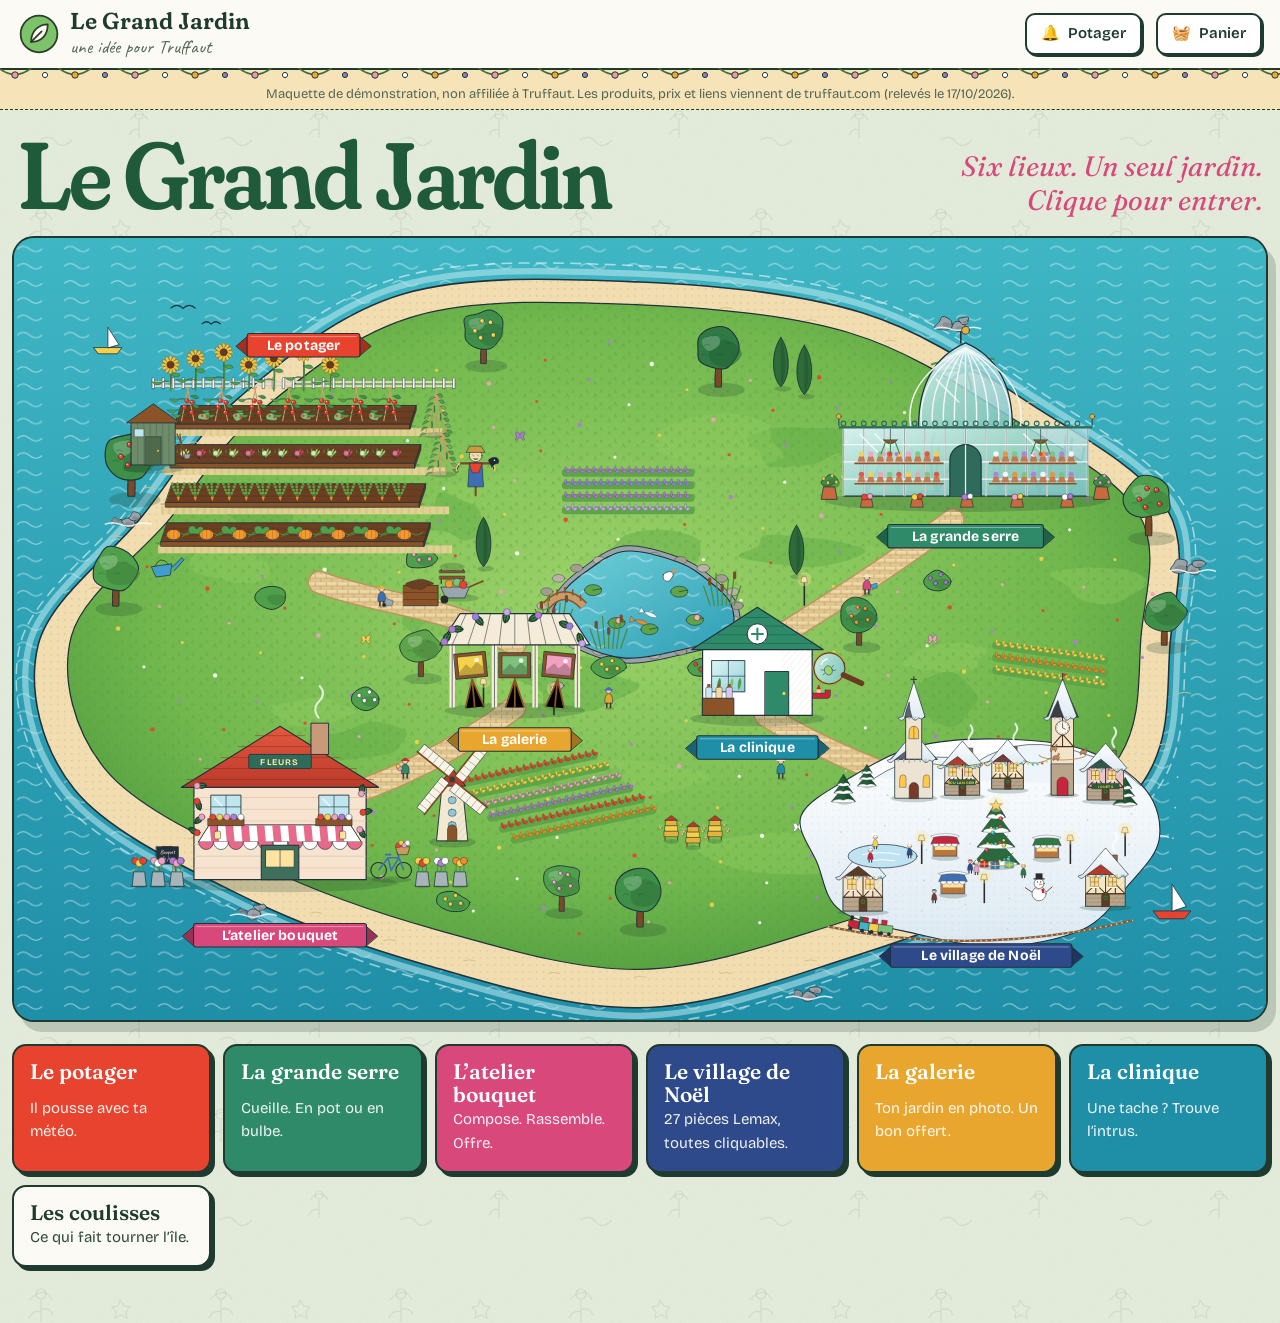
==== index.html @ f0d8591c "Grande serre : nouvelle allée « La serre tropicale » avec 8 plantes d'intérieur Monstera, ficus lyra" ====
<!doctype html>
<html lang="fr">
<head>
<meta charset="utf-8">
<meta name="viewport" content="width=device-width, initial-scale=1">
<title>Le Grand Jardin</title>
<meta name="description" content="Maquette de démonstration : un site ludique et interactif imaginé pour Truffaut — potager virtuel, jardin-boutique, atelier bouquet, village de Noël, galerie et clinique des plantes.">
<link rel="preconnect" href="https://fonts.googleapis.com">
<link rel="preconnect" href="https://fonts.gstatic.com" crossorigin>
<link href="https://fonts.googleapis.com/css2?family=Bricolage+Grotesque:opsz,wght@12..96,400;12..96,600;12..96,700&family=Caveat:wght@500;700&family=Fraunces:ital,opsz,wght,SOFT,WONK@0,9..144,400..700,0..100,0..1;1,9..144,400..700,0..100,0..1&display=swap" rel="stylesheet">
<style>:root {
  --sky: #E6EDDD;
  --paper: #FBFAF4;
  --ink: #1F3A2E;
  --ink-soft: #536656;
  --grass: #9BB86A;
  --leaf: #3F6B3A;
  --leaf-dark: #2B4F2B;
  --sun: #F0A830;
  --peony: #EE9AAE;
  --lilac: #8E7CC3;
  --wood: #B98556;
  --wood-dark: #7E5432;
  --tomato: #E04E2E;
  --water: #6FAFC9;
  --line: #1F3A2E;
  --r-big: 16px;
  --r: 12px;
  --shadow: 3px 4px 0 rgba(31, 58, 46, .22);
  --hand: 'Caveat', 'Segoe Print', cursive;
  --ui: 'Bricolage Grotesque', 'Segoe UI', sans-serif;
  --display: 'Fraunces', Georgia, serif;
}

* { box-sizing: border-box; }
html, body { margin: 0; }
body {
  min-height: 100vh;
  background-color: var(--sky);
  background-image:
    url("data:image/svg+xml,%3Csvg xmlns='http://www.w3.org/2000/svg' width='180' height='180'%3E%3Cg fill='none' stroke='%231F3A2E' stroke-opacity='.09' stroke-width='1.2'%3E%3Cpath d='M30 40c8-10 18-10 22 0M41 40v22M41 52c-6-2-10 2-12 6M41 50c6-3 10 0 12 5'/%3E%3Ccircle cx='41' cy='34' r='5'/%3E%3Cpath d='M130 120c6-8 14-8 18 0M139 120v18M139 130c-5-2-8 1-10 5'/%3E%3Ccircle cx='139' cy='115' r='4'/%3E%3Cpath d='M120 40l4 6 6 1-4 5 1 6-6-3-6 3 1-6-4-5 6-1z'/%3E%3Cpath d='M40 140q10-6 16 2t16-2'/%3E%3C/g%3E%3C/svg%3E"),
    url("data:image/svg+xml,%3Csvg xmlns='http://www.w3.org/2000/svg' width='220' height='220'%3E%3Cfilter id='n'%3E%3CfeTurbulence type='fractalNoise' baseFrequency='.9' numOctaves='2'/%3E%3CfeColorMatrix values='0 0 0 0 .12 0 0 0 0 .2 0 0 0 0 .15 0 0 0 .06 0'/%3E%3C/filter%3E%3Crect width='220' height='220' filter='url(%23n)'/%3E%3C/svg%3E");
  color: var(--ink);
  font-family: var(--ui);
  font-size: 17px;
  line-height: 1.55;
}
h1, h2, .modal h2 { font-family: var(--display); font-weight: 600; font-variation-settings: "SOFT" 100, "WONK" 1; letter-spacing: -.015em; }
button, input, select, textarea { font: inherit; color: inherit; }
img { max-width: 100%; }
a { color: var(--leaf-dark); }
:focus-visible { outline: 2px dashed var(--tomato); outline-offset: 3px; }
[hidden] { display: none !important; }
h1:focus { outline: none; }
.sr { position: absolute; width: 1px; height: 1px; overflow: hidden; clip: rect(0 0 0 0); }
/* Trait plus fin et plus « gravure » sur tous les dessins */
svg [stroke-width="3"] { stroke-width: 2; }
svg [stroke-width="2.5"] { stroke-width: 1.7; }
svg [stroke-width="4"] { stroke-width: 2.6; }
svg [stroke-width="5"] { stroke-width: 3; }

/* ---------- top bar ---------- */
.topbar {
  position: sticky; top: env(safe-area-inset-top, 0px); z-index: 40;
  display: flex; align-items: center; gap: 14px;
  padding: 10px 18px;
  background: var(--paper);
  border-bottom: 2px solid var(--line);
}
.topbar::after { content: ''; position: absolute; left: 0; right: 0; bottom: -14px; height: 14px; pointer-events: none;
  background: url("data:image/svg+xml,%3Csvg xmlns='http://www.w3.org/2000/svg' width='120' height='14'%3E%3Cg stroke='%231F3A2E' stroke-width='1' %3E%3Cpath d='M0 1 Q15 12 30 1 T60 1 T90 1 T120 1' fill='none' stroke='%233F6B3A' stroke-width='1.6'/%3E%3Ccircle cx='15' cy='7' r='3.2' fill='%23EE9AAE'/%3E%3Ccircle cx='45' cy='7' r='2.6' fill='%23FFFFFF'/%3E%3Ccircle cx='75' cy='7' r='3.2' fill='%23F0A830'/%3E%3Ccircle cx='105' cy='7' r='2.6' fill='%238E7CC3'/%3E%3C/g%3E%3C/svg%3E") repeat-x; }
.brand { display: flex; align-items: center; gap: 10px; color: var(--ink); text-decoration: none; }
.brand svg { width: 42px; height: 42px; }
.brand b { font-family: var(--display); font-size: 23px; font-weight: 600; line-height: 1; font-variation-settings: "SOFT" 100, "WONK" 1; }
.brand small { display: block; font-family: var(--hand); font-size: 19px; color: var(--ink-soft); line-height: 1.1; }
.topbar .spacer { flex: 1; }
.chip-btn {
  position: relative;
  display: inline-flex; align-items: center; gap: 8px;
  padding: 7px 14px;
  border: 2px solid var(--line); border-radius: 10px;
  background: #fff; cursor: pointer; text-decoration: none; color: var(--ink);
  font-weight: 600; font-size: 15px;
  box-shadow: 2px 2px 0 var(--line);
  transition: transform .12s, box-shadow .12s;
}
.chip-btn:hover { transform: translate(-1px, -1px); box-shadow: 3px 3px 0 var(--line); }
.chip-btn:active { transform: translate(1px, 1px); box-shadow: 0 0 0 var(--line); }
.chip-btn .count {
  position: absolute; top: -9px; right: -9px;
  min-width: 24px; height: 24px; padding: 0 6px;
  display: grid; place-items: center;
  border: 2px solid var(--line); border-radius: 999px;
  background: var(--tomato); color: #fff; font-size: 13px;
}
.chip-btn .count:empty { display: none; }
.ribbon {
  padding: 5px 18px;
  margin-top: 0; padding-top: 14px; background: #F6E4B8; border-bottom: 1px dashed var(--line);
  font-size: 13px; text-align: center; color: var(--ink-soft);
}

/* ---------- generic pieces ---------- */
.view { min-height: calc(100vh - 110px); }
.page { width: min(1200px, 100% - 32px); margin: 0 auto; padding: 28px 0 60px; }
.page-head { display: flex; flex-wrap: wrap; align-items: end; justify-content: space-between; gap: 16px; margin-bottom: 20px; }
.page-head h1 { margin: 0; font-size: clamp(36px, 5.6vw, 64px); line-height: .98; }
.page-head p { margin: 6px 0 0; max-width: 60ch; color: var(--ink-soft); }
.hand { font-family: var(--hand); font-size: 1.2em; line-height: 1.15; }
.panel {
  background: var(--paper);
  border: 2px solid var(--line); border-radius: var(--r-big);
  box-shadow: var(--shadow);
}
.btn {
  display: inline-flex; align-items: center; justify-content: center; gap: 8px;
  padding: 10px 20px;
  border: 2px solid var(--line); border-radius: 10px;
  background: var(--leaf); color: #fff;
  font-weight: 600; font-size: 16px; text-decoration: none; cursor: pointer;
  box-shadow: 3px 3px 0 var(--line);
  transition: transform .12s, box-shadow .12s, background .2s;
}
.btn:hover { transform: translate(-1px, -1px); box-shadow: 4px 4px 0 var(--line); }
.btn:active { transform: translate(2px, 2px); box-shadow: 0 0 0 var(--line); }
.btn.sun { background: var(--sun); color: var(--ink); }
.btn.white { background: #fff; color: var(--ink); }
.btn.red { background: var(--tomato); color: #fff; }
.btn.small { padding: 6px 14px; font-size: 14px; }
.btn[disabled] { opacity: .5; pointer-events: none; }
.tag {
  display: inline-block; padding: 2px 10px;
  border: 1.5px solid var(--line); border-radius: 999px;
  background: #fff; font-size: 13px; font-weight: 600;
}
.field { display: grid; gap: 4px; font-weight: 600; font-size: 15px; }
.field input, .field select, .field textarea {
  padding: 9px 12px; border: 2px solid var(--line); border-radius: 10px; background: #fff; font-weight: 400;
}

/* ---------- toasts & modal ---------- */
.toasts { position: fixed; right: 16px; bottom: 16px; z-index: 80; display: grid; gap: 10px; width: min(360px, calc(100% - 32px)); }
.toast {
  display: flex; gap: 12px; align-items: flex-start;
  padding: 12px 14px;
  background: var(--paper); border: 2px solid var(--line); border-radius: 12px;
  box-shadow: var(--shadow);
  animation: pop .35s cubic-bezier(.3, 1.6, .5, 1);
}
.toast .ico { font-size: 26px; line-height: 1; }
.toast b { display: block; }
.toast span { font-size: 15px; color: var(--ink-soft); }
@keyframes pop { from { transform: scale(.6) translateY(20px); opacity: 0; } }
.modal-back {
  position: fixed; inset: 0; z-index: 70;
  display: grid; place-items: center; padding: 16px;
  background: rgba(31, 58, 46, .5);
  animation: fade .2s;
}
@keyframes fade { from { opacity: 0; } }
.modal {
  position: relative;
  width: min(560px, 100%); max-height: calc(100vh - 32px); overflow: auto;
  padding: 26px 26px 22px;
  background: var(--paper); border: 2px solid var(--line); border-radius: var(--r-big);
  box-shadow: 6px 8px 0 rgba(31, 58, 46, .28);
  animation: pop .3s cubic-bezier(.3, 1.6, .5, 1);
}
.modal h2 { margin: 0 0 6px; font-size: 30px; line-height: 1.08; padding-right: 36px; }
.modal .close {
  position: absolute; top: 12px; right: 12px;
  width: 36px; height: 36px; border: 2px solid var(--line); border-radius: 50%;
  background: #fff; font-size: 20px; font-weight: 600; cursor: pointer;
}
.modal .actions { display: flex; flex-wrap: wrap; gap: 10px; margin-top: 18px; }

/* ---------- hub map ---------- */
.hub { width: min(1240px, 100% - 24px); margin: 0 auto; padding: 22px 0 50px; }
.hub-intro { display: flex; flex-wrap: wrap; align-items: end; justify-content: space-between; gap: 12px 30px; margin: 0 8px 16px; }
.hub-intro h1 { margin: 0; font-size: clamp(40px, 6.5vw, 82px); line-height: .9; }
.hub-intro p { margin: 0; max-width: 44ch; font-size: 18px; line-height: 1.45; color: var(--ink-soft); }
.map-wrap { position: relative; border: 2px solid var(--line); border-radius: 22px; overflow: hidden; background: #A9D3DB; box-shadow: 6px 8px 0 rgba(31,58,46,.22); }
.map-wrap svg { display: block; width: 100%; height: auto; }
.place { cursor: pointer; }
.place .bob { transform-box: fill-box; transform-origin: 50% 100%; transition: transform .25s cubic-bezier(.3, 1.8, .5, 1); }
.place:hover .bob, .place:focus .bob { transform: translateY(-8px) scale(1.04); }
.place:focus { outline: none; }
.place:focus .sign rect { stroke-width: 3.5; }
.sign text { font-family: var(--hand); font-size: 28px; font-weight: 700; fill: var(--ink); }
.hub-list { display: grid; grid-template-columns: repeat(auto-fill, minmax(230px, 1fr)); gap: 14px; margin-top: 20px; }
.hub-card { display: flex; gap: 12px; align-items: center; padding: 14px 16px; text-decoration: none; color: var(--ink); }
.hub-card:hover { background: #fff; }
.hub-card .em { width: 54px; height: 54px; flex: none; display: grid; place-items: center; font-size: 28px; border: 1.5px solid var(--line); border-radius: 50%; background: #F6E4B8; }
.hub-card b { display: block; font-family: var(--display); font-weight: 600; font-size: 19px; line-height: 1.15; }
.hub-card span { font-size: 14px; color: var(--ink-soft); line-height: 1.3; display: block; }

/* clouds drifting over the map: the one ambient motion of the hub */
.cloud { animation: drift 60s linear infinite; }
.cloud.c2 { animation-duration: 85s; animation-delay: -30s; }
@keyframes drift { from { transform: translateX(-260px); } to { transform: translateX(1500px); } }
.wave { animation: wave 4s ease-in-out infinite; }
@keyframes wave { 50% { transform: translateY(5px); } }

@media (prefers-reduced-motion: reduce) {
  *, *::before, *::after { animation-duration: .01ms !important; animation-iteration-count: 1 !important; transition-duration: .01ms !important; }
}
@media (max-width: 640px) {
  body { font-size: 16px; }
  .topbar { padding: 8px 12px; gap: 8px; }
  .brand small { display: none; }
  .brand b { font-size: 18px; }
  .chip-btn { padding: 6px 10px; font-size: 14px; }
  .chip-btn .lbl { display: none; }
  .ribbon { font-size: 14px; }
}

/* ---------- en-têtes fleuris & Gaston ---------- */
.deco-head { position: relative; align-items: center; min-height: 170px; padding: 18px 0 6px; margin-bottom: 0; }
.deco-head .head-text { position: relative; z-index: 2; max-width: 700px; padding-left: clamp(0px, 13vw, 200px); }
.deco-head .head-text p { font-size: 18px; }
.corner { position: absolute; z-index: 1; pointer-events: none; width: clamp(150px, 20vw, 250px); }
.corner svg { display: block; width: 100%; height: auto; }
.c-left { left: -110px; top: -40px; transform: rotate(-10deg); }
.c-right { right: -110px; top: -40px; transform: scaleX(-1) rotate(-6deg); opacity: .95; }
.garland { display: block; width: 100%; height: 34px; margin: 4px 0 22px; }
.gaston { position: relative; z-index: 3; display: flex; align-items: flex-end; gap: 0; margin-right: clamp(0px, 8vw, 150px); padding: 0; border: 0; background: none; cursor: pointer; }
.gaston-svg { width: 130px; height: auto; flex: none; transition: transform .3s; }
.gaston:hover .gaston-svg { transform: translateX(-4px) rotate(-3deg); }
.bubble { position: relative; max-width: 230px; margin: 0 -6px 66px 0; padding: 10px 14px; background: #fff; border: 2px solid var(--line); border-radius: 16px 16px 4px 16px;
  font-family: var(--hand); font-size: 22px; line-height: 1.1; text-align: left; box-shadow: 3px 3px 0 rgba(31,58,46,.2); }
.bubble::after { content: ''; position: absolute; right: -10px; bottom: 8px; width: 16px; height: 16px; background: #fff; border-right: 2px solid var(--line); border-bottom: 2px solid var(--line); transform: rotate(-45deg) skew(10deg, 10deg); }
.bubble.pop { animation: pop .35s cubic-bezier(.3, 1.6, .5, 1); }
@media (max-width: 860px) {
  .deco-head .head-text { padding-left: 0; padding-top: 70px; }
  .c-left { left: -40px; top: -30px; width: 150px; }
  .c-right { display: none; }
  .gaston { margin: 0 0 0 auto; }
  .gaston-svg { width: 96px; }
  .bubble { font-size: 19px; max-width: 200px; margin-bottom: 46px; }
}

.walk-bar { display: flex; justify-content: flex-end; margin: -8px 0 12px; }
.bq-stats { margin-top: 10px; }

.hub-intro { position: relative; }
.hub-intro .gaston { margin-right: 0; }

/* ---------- Accueil : carte illustrée ---------- */
.hub2 { width: min(1320px, 100% - 24px); margin: 0 auto; padding: 22px 0 56px; }
.hub2-head { display: flex; flex-wrap: wrap; align-items: end; justify-content: space-between; gap: 10px 28px; margin: 0 6px 18px; }
.hub2-head h1 { margin: 0; font-size: clamp(44px, 7.4vw, 96px); line-height: .9; color: #1F5A3A; letter-spacing: -.03em; }
.hub2-head p { margin: 0; font-family: var(--display); font-size: clamp(20px, 2.2vw, 28px); line-height: 1.2; color: #D9487A; font-style: italic; text-align: right; }
.map2 { border: 2px solid var(--line); border-radius: 22px; overflow: hidden; box-shadow: 8px 10px 0 rgba(31, 58, 46, .2); background: #1F8FA8; }
.map2 svg { display: block; width: 100%; height: auto; }
.map2 .place { cursor: pointer; }
.map2 .place .bob { transform-box: fill-box; transform-origin: 50% 100%; transition: transform .3s cubic-bezier(.3, 1.6, .5, 1), filter .3s; }
.map2 .place:hover .bob, .map2 .place:focus-visible .bob { transform: translateY(-6px); filter: drop-shadow(0 10px 8px rgba(0, 0, 0, .18)); }
.map2 .place:focus { outline: none; }
.hsign text { font-family: var(--ui); font-weight: 700; font-size: 18px; fill: #fff; letter-spacing: .01em; }
.hsign { transition: transform .3s; }
.map2 .place:hover .hsign, .map2 .place:focus-visible .hsign { transform-box: fill-box; transform-origin: center; }
.hsmall { font-family: var(--ui); font-weight: 700; font-size: 11px; letter-spacing: .14em; fill: #FFE3A0; }
.tiles { display: grid; grid-template-columns: repeat(auto-fill, minmax(190px, 1fr)); gap: 12px; margin-top: 22px; }
.tile { display: grid; gap: 2px; padding: 14px 16px 16px; border: 2px solid var(--line); border-radius: 14px; background: var(--c); color: #fff; text-decoration: none;
  box-shadow: 4px 4px 0 var(--line); transition: transform .15s, box-shadow .15s; }
.tile:hover { transform: translate(-2px, -2px); box-shadow: 6px 6px 0 var(--line); }
.tile b { font-family: var(--display); font-weight: 600; font-size: 21px; line-height: 1.1; }
.tile span { font-size: 15px; opacity: .92; }
.tile-ghost { background: #FBFAF4; color: var(--ink); }
@media (max-width: 640px) { .hub2-head p { text-align: left; } .tiles { grid-template-columns: 1fr 1fr; } .tile b { font-size: 18px; } .tile span { font-size: 13px; } }

.hchalk { font-family: var(--hand); font-size: 8px; fill: #FBF5E8; }

.hsign2 { font-family: var(--ui); font-weight: 700; font-size: 4.6px; letter-spacing: .08em; fill: #F6D04A; }
.hbulb { animation: blink 1.6s steps(2) infinite; }

/* ---------- Silence ça truffe ---------- */
.logo-title { display: inline-flex; flex-wrap: wrap; align-items: baseline; gap: 0 .25em; }
.logo-title span:first-child { color: var(--leaf-dark); }
.logo-title span:last-child { position: relative; font-style: italic; font-weight: 500; color: var(--tomato); }
.logo-title span:last-child::after { content: ''; position: absolute; left: 0; right: -4px; bottom: -6px; height: 12px;
  background: url("data:image/svg+xml,%3Csvg xmlns='http://www.w3.org/2000/svg' viewBox='0 0 200 12' preserveAspectRatio='none'%3E%3Cpath d='M2 8 C40 2 80 12 120 6 S180 4 198 7' fill='none' stroke='%23F0A830' stroke-width='4' stroke-linecap='round'/%3E%3C/svg%3E") no-repeat center / 100% 100%; }
.potager .time { display: flex; align-items: center; gap: 12px; flex-wrap: wrap; margin-top: 12px; }
.potager .time .hand { font-size: 21px; line-height: 1.2; }
.potager .time-btns { display: flex; gap: 8px; flex-wrap: wrap; }
.pg-grid { display: grid; grid-template-columns: 210px minmax(0, 1fr) 290px; gap: 18px; align-items: start; }
.seeds { padding: 16px; }
.seeds h2, .alerts h2, .advice h2 { margin: 0; font-size: 21px; line-height: 1.2; }
.seeds > p.hand { margin: 4px 0 12px; font-size: 16px; line-height: 1.2; color: var(--ink-soft); }
.seed-list { display: grid; grid-template-columns: 1fr 1fr; gap: 8px; }
.seed {
  position: relative; display: grid; justify-items: center; gap: 0;
  padding: 6px 4px 6px; border: 2px solid var(--line); border-radius: 16px; background: #fff; cursor: pointer;
  font-weight: 700; font-size: 14px; line-height: 1.1;
  transition: transform .12s;
}
.seed svg { width: 52px; height: 52px; }
.seed:hover { transform: translateY(-2px); }
.seed.on { background: var(--sun); transform: rotate(-3deg) scale(1.04); }
.seed.season::after { content: ''; position: absolute; top: 6px; right: 6px; width: 10px; height: 10px; border-radius: 50%; background: var(--grass); border: 2px solid var(--line); }
.seed em { font-style: normal; font-family: var(--hand); font-weight: 400; color: var(--ink-soft); font-size: 13px; }
.legend { display: flex; align-items: center; gap: 6px; margin: 10px 0 0; font-size: 13px; color: var(--ink-soft); }
.dot-season { width: 10px; height: 10px; border-radius: 50%; background: var(--grass); border: 2px solid var(--line); }

.toolbar { display: flex; flex-wrap: wrap; align-items: center; gap: 12px; margin-bottom: 12px; }
.tool-btn {
  display: inline-flex; align-items: center; gap: 10px;
  padding: 6px 16px 6px 8px; border: 2px solid var(--line); border-radius: 10px; background: #fff; cursor: pointer;
  font-weight: 600; box-shadow: 3px 3px 0 var(--line);
}
.tool-btn svg { width: 54px; height: 40px; transition: transform .3s; }
.tool-btn.on { background: #CDEBFA; }
.tool-btn.on svg { transform: rotate(-22deg); }
.harvest { font-weight: 700; }
.board { position: relative; border-radius: 34px; }
.board-svg { display: block; width: 100%; height: auto; }
.plot { cursor: pointer; }
.plot:focus { outline: none; }
.plot:focus > rect:first-child, .plot:hover > rect:first-child { stroke-width: 5; }
.seeding .plot:hover > rect:nth-child(2) { fill: #9C6B42; }
.plot-label { font-family: var(--hand); font-size: 21px; font-weight: 700; fill: var(--ink); }
.bounce { animation: bob 1.6s ease-in-out infinite; }
@keyframes bob { 50% { transform: translateY(-4px); } }
.can-cursor { position: absolute; left: 0; top: 0; font-size: 34px; pointer-events: none; display: none; transform-origin: 0 0; }
.tool-water { cursor: none; }
.tool-water .plot { cursor: none; }
.tool-water .can-cursor { display: block; }
.pour-can { animation: tilt 1.2s ease-in-out forwards; transform-origin: 0 20px; transform-box: fill-box; }
@keyframes tilt { 30%, 80% { transform: rotate(-35deg); } }
.drop { opacity: 0; animation: fall .7s ease-in 3 forwards; }
@keyframes fall { 0% { opacity: 1; transform: translateY(0); } 100% { opacity: 0; transform: translateY(70px); } }

.side { display: grid; gap: 16px; }
.weather { padding: 14px 16px; }
.w-now { display: grid; grid-template-columns: auto 1fr; gap: 4px 12px; align-items: center; }
.w-ico { font-size: 44px; line-height: 1; grid-row: span 2; }
.w-now b { font-size: 30px; line-height: 1; }
.w-now b small { font-size: 18px; color: var(--ink-soft); }
.w-now > div span { display: block; font-size: 14px; color: var(--ink-soft); }
.w-now .btn { grid-column: 2; justify-self: start; margin-top: 4px; }
.w-days { display: grid; grid-template-columns: repeat(5, 1fr); gap: 4px; margin-top: 12px; text-align: center; }
.w-days div { display: grid; padding: 4px 0; border: 2px solid var(--line); border-radius: 12px; background: #fff; font-size: 13px; line-height: 1.2; }
.w-days i { font-style: normal; font-size: 20px; }
.w-src { margin: 8px 0 0; font-size: 12px; color: var(--ink-soft); }
.alerts { padding: 14px 16px; }
.alerts h2 { display: flex; align-items: center; gap: 8px; }
.alerts ul { list-style: none; margin: 10px 0 12px; padding: 0; display: grid; gap: 8px; max-height: 330px; overflow: auto; }
.alerts li { display: flex; gap: 10px; padding: 8px 10px; border: 2px solid var(--line); border-radius: 14px; background: #fff; font-size: 14px; line-height: 1.25; }
.alerts li[data-goto] { cursor: pointer; }
.alerts li[data-goto]:hover { background: #FFF6D6; }
.alerts li > span { font-size: 22px; }
.alerts li b { display: block; }
.alerts li div span { color: var(--ink-soft); }
.alerts .hand { font-size: 18px; }

.advice { display: grid; grid-template-columns: 260px 1fr; gap: 24px; margin-top: 22px; padding: 22px; }
.advice-intro .field { margin: 12px 0 8px; }
.advice-intro .hand { color: var(--ink-soft); line-height: 1.2; }
.adv-head { display: flex; gap: 14px; align-items: center; margin-bottom: 8px; }
.adv-head b { display: block; font-size: 24px; line-height: 1.1; }
.adv-ico svg { width: 66px; height: 66px; }
.tag.ok { background: #CFF0B9; }
.tag.wait { background: #FFE8B0; }
.advice dl { display: grid; grid-template-columns: max-content 1fr; gap: 4px 16px; margin: 0; font-size: 15px; }
.advice dt { font-weight: 700; }
.advice dd { margin: 0; color: var(--ink-soft); }
.tip { font-size: 19px; line-height: 1.25; margin: 12px 0; }

.choice-row { display: grid; grid-template-columns: 1fr 1fr; gap: 10px; margin: 12px 0 14px; }
.choice { padding: 12px; border: 2px solid var(--line); border-radius: 16px; background: #fff; cursor: pointer; font-weight: 700; line-height: 1.25; }
.choice.on { background: var(--sun); }
.small { font-size: 14px; }
.stage-pick { display: grid; grid-template-columns: repeat(5, 1fr); gap: 6px; }
.stage-opt { display: grid; justify-items: center; padding: 4px; border: 2px solid var(--line); border-radius: 14px; background: #fff; cursor: pointer; font-size: 12px; font-weight: 700; line-height: 1.1; }
.stage-opt svg { width: 100%; height: 64px; }
.stage-opt.on { background: #CFF0B9; }
#pl-prev { display: block; max-height: 160px; margin: 10px 0; border: 2px solid var(--line); border-radius: 14px; }
.city-res { list-style: none; padding: 0; margin: 10px 0 0; display: grid; gap: 6px; }
.city-res button { width: 100%; text-align: left; padding: 8px 12px; border: 2px solid var(--line); border-radius: 12px; background: #fff; cursor: pointer; }
.city-res small { color: var(--ink-soft); }
.plot-sheet { display: grid; grid-template-columns: 170px 1fr; gap: 18px; align-items: start; }
.ps-art { display: grid; gap: 8px; }
.ps-art svg { width: 100%; background: #9AD67C; border: 2px solid var(--line); border-radius: 18px; }
.ps-art img { border: 2px solid var(--line); border-radius: 14px; }
.plot-sheet .tag { margin: 0 0 10px; }
.meter { display: grid; grid-template-columns: 120px 1fr 48px; gap: 8px; align-items: center; margin: 6px 0; font-size: 14px; font-weight: 700; }
.m-track { height: 16px; border: 2px solid var(--line); border-radius: 999px; background: #fff; overflow: hidden; }
.m-fill { height: 100%; border-right: 2px solid var(--line); }
.m-fill.grow { background: var(--sun); }
.m-fill.wet { background: var(--water); }
.m-fill.dry { background: var(--tomato); }
.m-fill.health { background: var(--grass); }
.confetti { position: fixed; inset: 0; pointer-events: none; z-index: 90; overflow: hidden; }
.confetti i { position: absolute; top: -20px; width: 12px; height: 18px; border: 2px solid var(--line); border-radius: 3px; animation: conf 1.8s ease-in forwards; }
@keyframes conf { to { top: 110%; transform: rotate(540deg); } }

@media (max-width: 1100px) {
  .pg-grid { grid-template-columns: 190px minmax(0, 1fr); }
  .side { grid-column: 1 / -1; grid-template-columns: 1fr 1fr; }
}
@media (max-width: 760px) {
  .pg-grid { grid-template-columns: 1fr; }
  .seed-list { grid-template-columns: repeat(5, 1fr); }
  .seed svg { width: 40px; height: 40px; }
  .seed { font-size: 12px; }
  .side { grid-template-columns: 1fr; }
  .advice { grid-template-columns: 1fr; }
  .plot-sheet { grid-template-columns: 1fr; }
  .ps-art svg { max-width: 220px; }
  .potager .time .hand { text-align: left; }
  .choice-row { grid-template-columns: 1fr; }
  .meter { grid-template-columns: 100px 1fr 44px; }
}
@media (max-width: 460px) {
  .seed-list { grid-template-columns: repeat(4, 1fr); }
}

/* ---------- Jardin-boutique ---------- */
.walk-ctrl { display: flex; gap: 8px; align-items: center; }
.walk-ctrl .btn { padding: 8px 16px; }
.walk-ctrl select { padding: 9px 12px; border: 2px solid var(--line); border-radius: 999px; background: #fff; font-weight: 700; }
.garden-scroll { overflow-x: auto; overflow-y: hidden; border-radius: 30px; padding: 0; scrollbar-color: var(--leaf) transparent; }
.garden-svg { display: block; }
.zone-sign { font-family: var(--hand); font-size: 23px; fill: var(--ink); }
.plant-tag { font-family: var(--hand); font-size: 15px; fill: var(--ink); }
.shop-plant { cursor: pointer; }
.shop-plant:focus { outline: none; }
.shop-plant:hover .sway, .shop-plant:focus .sway { animation: shake .5s ease-in-out; }
.shop-plant:focus > g:nth-child(2) rect { stroke-width: 5; }
.sway { transform-box: fill-box; transform-origin: 50% 100%; }
@keyframes shake { 25% { transform: rotate(-4deg); } 75% { transform: rotate(4deg); } }
.walking .hopper { animation: hop .35s ease-in-out infinite; }
.walking .l1 { animation: legA .35s ease-in-out infinite; }
.walking .l2 { animation: legA .35s ease-in-out infinite reverse; }
@keyframes hop { 50% { transform: translateY(-5px); } }
@keyframes legA { 50% { transform: translateY(-4px); } }
.fly { animation: flyleaf .9s cubic-bezier(.4, -0.3, .6, 1) forwards; }
@keyframes flyleaf { to { transform: translate(var(--dx), var(--dy)) scale(.4) rotate(220deg); opacity: .6; } }
.hint { color: var(--ink-soft); font-size: 18px; margin: 10px 4px 0; }
.form-opt { display: grid; grid-template-columns: auto 1fr auto; gap: 12px; align-items: center; padding: 12px; margin: 8px 0; border: 2px solid var(--line); border-radius: 18px; background: #fff; }
.form-opt.off { opacity: .55; border-style: dashed; grid-template-columns: auto 1fr; }
.fo-em { font-size: 32px; }
.form-opt b { display: block; font-size: 18px; }
.form-opt span { display: block; font-size: 14px; color: var(--ink-soft); line-height: 1.3; }
.form-opt .fo-price { color: var(--ink); font-weight: 700; font-size: 16px; }
.basket-list { list-style: none; padding: 0; margin: 12px 0; display: grid; gap: 8px; }
.basket-list li { display: flex; justify-content: space-between; gap: 12px; align-items: center; padding: 10px 12px; border: 2px solid var(--line); border-radius: 14px; background: #fff; }
.basket-list li span { display: block; font-size: 13px; color: var(--ink-soft); }
.qty { display: flex; align-items: center; gap: 8px; }
.qty button { width: 30px; height: 30px; border: 2px solid var(--line); border-radius: 50%; background: var(--sun); font-weight: 700; cursor: pointer; }
.basket-total { font-size: 20px; text-align: right; margin: 6px 0 0; }
.link-list { padding-left: 20px; }
.link-list li { margin: 6px 0; }
.jiggle { animation: jig .5s; }
@keyframes jig { 25% { transform: rotate(-10deg) scale(1.1); } 75% { transform: rotate(8deg) scale(1.1); } }
@media (max-width: 640px) {
  .walk-ctrl { width: 100%; }
  .walk-ctrl select { flex: 1; min-width: 0; }
  .form-opt { grid-template-columns: auto 1fr; }
  .form-opt .btn { grid-column: 1 / -1; }
}

/* ---------- Mon bouquet ---------- */
.bq-stats { display: flex; gap: 8px; }
.bq-stats .tag { font-size: 16px; padding: 4px 14px; }
.shelf { display: flex; gap: 10px; overflow-x: auto; padding: 14px 14px 10px; border-radius: 26px 26px 10px 10px; background: #E9D2A8; }
.bucket { flex: 0 0 auto; position: relative; display: grid; justify-items: center; width: 118px; padding: 0 0 4px; border: 3px solid transparent; border-radius: 18px; background: transparent; cursor: pointer; }
.bucket:hover { background: rgba(255,255,255,.4); }
.bucket.on { border-color: var(--line); background: var(--sun); }
.b-scene { width: 108px; height: 157px; display: block; overflow: visible; }
.b-name { font-family: var(--hand); font-size: 15px; line-height: 1.05; text-align: center; margin-top: 2px; }
.workbench { display: grid; grid-template-columns: minmax(0, 1fr) 300px; gap: 18px; margin-top: 14px; }
.table {
  position: relative; overflow: hidden; height: min(62vh, 560px); min-height: 420px;
  border: 2px solid var(--line); border-radius: 26px;
  background:
    repeating-linear-gradient(0deg, transparent 0 86px, rgba(70, 40, 15, .35) 86px 89px),
    repeating-linear-gradient(90deg, rgba(255,255,255,.05) 0 3px, transparent 3px 22px),
    linear-gradient(180deg, #D49A62, #C0844C);
  box-shadow: inset 0 0 40px rgba(60, 30, 10, .25), var(--shadow);
  touch-action: none;
}
.table.holding { cursor: none; }
.table-empty { position: absolute; inset: 0; z-index: 1; display: grid; place-items: center; margin: 0; padding: 40px; text-align: center; font-size: 30px; color: #FFF3DE; text-shadow: 0 2px 0 rgba(60,30,10,.4); pointer-events: none; }
.hand-cursor { position: absolute; left: 0; top: 0; z-index: 50; display: none; pointer-events: none; width: 80px; }
.hand-cursor .held { transform: rotate(-12deg); transform-origin: 50% 60%; }
.hand-cursor .held svg { width: 80px; height: 240px; display: block; }
.hand-cursor .hand-svg { position: absolute; left: 6px; top: 96px; width: 70px; }
.stem { position: absolute; width: 80px; height: 240px; transform-origin: 50% 100%; cursor: grab; touch-action: none; filter: drop-shadow(3px 8px 5px rgba(60, 30, 10, .35)); }
.stem svg { display: block; pointer-events: none; overflow: visible; }
.stem.dragging { cursor: grabbing; filter: drop-shadow(10px 18px 10px rgba(60, 30, 10, .3)); }
.stem:focus { outline: none; }
.stem.sel svg { filter: drop-shadow(0 0 0 #fff) drop-shadow(0 0 4px #fff); }
.stem-tools { position: absolute; top: -8px; left: 50%; display: none; gap: 4px; transform: translateX(-50%); }
.stem.sel .stem-tools { display: flex; }
.done .stem-tools { display: none !important; }
.stem-tools button { width: 28px; height: 28px; padding: 0; border: 2px solid var(--line); border-radius: 50%; background: #fff; font-weight: 700; cursor: pointer; font-size: 14px; line-height: 1; }
.stem.gather { transition: left 1s cubic-bezier(.5, 0, .3, 1), top 1s cubic-bezier(.5, 0, .3, 1), transform 1s cubic-bezier(.5, 0, .3, 1); cursor: default; }
.wrap-layer { position: absolute; inset: 0; width: 100%; height: 100%; pointer-events: none; z-index: 40; }
.wrap-in { animation: pop .5s cubic-bezier(.3, 1.6, .5, 1); transform-box: fill-box; transform-origin: 50% 0; }
.bq-side { padding: 18px; display: grid; gap: 12px; align-content: start; }
.bq-side h2 { margin: 0; font-size: 22px; }
.bq-side .hand { font-size: 18px; line-height: 1.25; color: var(--ink-soft); margin: 0; }
.bq-list { list-style: none; margin: 0; padding: 0; display: grid; gap: 4px; }
.bq-list li { display: flex; justify-content: space-between; gap: 8px; padding: 4px 0; border-bottom: 2px dotted rgba(46,58,42,.3); font-size: 15px; }
.o-mode { border: 2px solid var(--line); border-radius: 14px; padding: 8px 12px; font-size: 15px; }
.o-mode legend { font-weight: 700; padding: 0 4px; }
.o-mode label { display: flex; gap: 8px; align-items: center; margin: 4px 0; }
.bq-total { margin: 0; font-size: 18px; }
.ref { color: var(--ink-soft); margin-top: 10px; }
@media (max-width: 900px) {
  .workbench { grid-template-columns: 1fr; }
  .table { height: 460px; }
}

.table-props { position: absolute; inset: 0; width: 100%; height: 100%; pointer-events: none; z-index: 0; }
.table .stem { z-index: 3; }
.b-name { font-size: 17px; font-weight: 700; }

.bq-cats { display: flex; flex-wrap: wrap; gap: 8px; margin: 4px 0 10px; }
.bq-cat { border: 2px solid var(--line); border-radius: 999px; background: #fff; padding: 6px 14px; font: inherit; font-weight: 700; font-size: 15px; cursor: pointer; }
.bq-cat small { font-weight: 400; opacity: .7; margin-left: 2px; }
.bq-cat:hover { background: #FFF6E2; }
.bq-cat.on { background: var(--sun); }

/* plantes en pot à offrir avec le bouquet */
.bq-pots { margin-top: 26px; }
.bq-pots h2 { margin: 0; font-size: 26px; }
.bq-pots > .hand { margin: 2px 0 14px; font-size: 20px; color: var(--ink-soft); }
.pot-grid { list-style: none; margin: 0; padding: 0; display: grid; grid-template-columns: repeat(auto-fill, minmax(170px, 1fr)); gap: 16px; }
.pot-card { display: grid; gap: 2px; padding: 0 0 12px; background: #fff; border: 2px solid var(--line); border-radius: 18px; overflow: hidden; text-align: center; box-shadow: 0 6px 0 rgba(46,58,42,.12); transition: transform .2s; }
.pot-card:hover { transform: translateY(-3px); }
.pot-card img { display: block; width: 100%; height: auto; aspect-ratio: 300 / 340; margin-bottom: 4px; }
.pot-card b { font-size: 17px; padding: 0 10px; }
.pot-card i { font-size: 14px; color: var(--ink-soft); padding: 0 10px; }
.pot-card span { justify-self: center; margin-top: 6px; padding: 3px 10px; border-radius: 999px; background: #EAF6EE; font-size: 13px; font-weight: 600; }

/* ---------- Village de Noël ---------- */
.village-wrap { overflow: auto; max-height: 78vh; border-radius: 16px; padding: 0; cursor: grab; scrollbar-color: var(--leaf) transparent; }
.village-wrap.grabbing { cursor: grabbing; }
.vzoom { min-width: 100%; }
.zoom { display: inline-flex; align-items: center; gap: 8px; margin-right: 8px; white-space: nowrap; font-weight: 600; font-variant-numeric: tabular-nums; }
.zoom .btn { width: 38px; padding: 4px 0; font-size: 20px; }
.lantern { animation: swing 2.4s ease-in-out infinite; transform-box: fill-box; transform-origin: 50% 0; }
@keyframes swing { 50% { transform: rotate(8deg); } }
.village-svg { display: block; width: 100%; height: auto; }
.village-svg.night .sky1 { stop-color: #1E2A5A; }
.village-svg.night .sky2 { stop-color: #5A6DB0; }
.village-svg.day .sky1 { stop-color: #8FD3F2; }
.village-svg.day .sky2 { stop-color: #DDF2FB; }
.village-svg.day .stars, .village-svg.day .glow { display: none; }
.village-svg.night .moon-cut { fill: #2A3770; }
.village-svg.day .moon { opacity: 0; }
.village-svg.day .moon-cut { fill: transparent; }
.village-svg.day .lit { fill: #F6E7C1; }
.stars circle { animation: twinkle 3s ease-in-out infinite; }
@keyframes twinkle { 50% { opacity: .3; } }
.bulb.b0 { fill: #EE5D45; } .bulb.b1 { fill: #FFD35A; } .bulb.b2 { fill: #5BB7E6; }
.night .bulb { animation: blink 1.4s steps(2) infinite; }
.night .bulb.b1 { animation-delay: .45s; } .night .bulb.b2 { animation-delay: .9s; }
@keyframes blink { 50% { opacity: .35; } }
.vsign { font-family: var(--hand); font-size: 13px; fill: var(--ink); }
.vitem { cursor: pointer; }
.vitem:focus { outline: none; }
.vitem:hover, .vitem:focus, .vitem.hl { filter: drop-shadow(0 0 6px #FFE58A) drop-shadow(0 0 2px #fff); }
.bell { animation: ring 1.2s ease-in-out infinite; transform-box: fill-box; transform-origin: 50% 0; }
@keyframes ring { 25% { transform: rotate(18deg); } 75% { transform: rotate(-18deg); } }
.ringer { animation: pull 1.2s ease-in-out infinite; }
@keyframes pull { 25%, 75% { transform: translateY(0); } 0%, 50%, 100% { transform: translateY(4px); } }
.cup { animation: cupspin 1.6s linear infinite; transform-box: fill-box; transform-origin: 50% 50%; }
@keyframes cupspin { to { transform: rotate(360deg); } }
.flame { animation: flick .5s ease-in-out infinite alternate; transform-box: fill-box; transform-origin: 50% 100%; }
@keyframes flick { to { transform: scale(1.12, .9) skewX(4deg); } }
.musician { animation: bob 0.9s ease-in-out infinite; }
.note { fill: #fff; animation: notes 2.4s ease-out infinite; }
.day .note { fill: var(--ink); }
.note.n2 { animation-delay: 1.2s; }
@keyframes notes { from { transform: translateY(10px); opacity: 0; } 40% { opacity: 1; } to { transform: translateY(-30px); opacity: 0; } }
.smoke { animation: smoke 2s ease-out infinite; }
@keyframes smoke { from { opacity: .9; transform: translateY(0); } to { opacity: 0; transform: translateY(-16px); } }
.tail { animation: wag .4s ease-in-out infinite alternate; transform-box: fill-box; transform-origin: 100% 100%; }
@keyframes wag { to { transform: rotate(25deg); } }
.snow circle { animation: snowfall linear infinite; }
@keyframes snowfall { to { transform: translate(30px, 840px); } }
.v-ctrl { display: flex; gap: 8px; }
.v-list { margin-top: 18px; padding: 18px 22px; }
.v-list h2 { margin: 0 0 10px; font-size: 22px; }
.v-list ul { list-style: none; margin: 0; padding: 0; display: grid; grid-template-columns: repeat(auto-fill, minmax(280px, 1fr)); gap: 6px 18px; }
.v-list button { width: 100%; display: flex; justify-content: space-between; gap: 10px; padding: 6px 4px; border: 0; border-bottom: 2px dotted rgba(46,58,42,.3); background: none; cursor: pointer; text-align: left; font-size: 15px; }
.v-list button:hover { color: var(--leaf-dark); }
.v-list button b { white-space: nowrap; }
.v-price { font-size: 26px; font-weight: 700; margin: 8px 0 0; }

.decor { pointer-events: none; }
.day .glow, .day [fill="url(#lampG)"] { display: none; }
.sparkle circle { animation: twinkle 2.6s ease-in-out infinite; }
.sparkle circle:nth-child(3n) { animation-delay: .9s; }
.sparkle circle:nth-child(3n+1) { animation-delay: 1.7s; }
.v-ctrl { flex-wrap: wrap; justify-content: flex-end; gap: 8px; }

/* ---------- Village en photos ---------- */
.diorama { position: relative; width: 100%; aspect-ratio: 1400 / 820; overflow: hidden; background: #E9DCCB; }
.dio-bg, .dio-snow { position: absolute; inset: 0; width: 100%; height: 100%; }
.dio-snow { pointer-events: none; z-index: 2000; }
.dio-snow circle { animation: snowfall linear infinite; }
.bok { animation: twinkle 4s ease-in-out infinite; }
.ph { position: absolute; aspect-ratio: 1; padding: 0; border: 0; background: none; cursor: pointer; mix-blend-mode: multiply; transition: transform .25s; }
.ph img { display: block; width: 100%; height: 100%; object-fit: contain;
  -webkit-mask-image: radial-gradient(closest-side, #000 72%, transparent 100%); mask-image: radial-gradient(closest-side, #000 72%, transparent 100%); }
.ph:hover, .ph:focus-visible { transform: translateY(-6px) scale(1.06); z-index: 1999 !important; outline: none; }
.ph:focus-visible img { outline: 2px dashed var(--tomato); }

.ph.fly { animation: fly 6s ease-in-out infinite; }
@keyframes fly { 50% { transform: translate(18px, -12px) rotate(-2deg); } }
.ph-tag { position: absolute; left: 50%; bottom: 4%; transform: translateX(-50%); padding: 3px 9px; border: 1.5px solid var(--line); border-radius: 999px; background: #FBFAF4; color: var(--ink);
  font-size: 12px; font-weight: 600; white-space: nowrap; opacity: 0; transition: opacity .2s; pointer-events: none; }
.ph:hover .ph-tag, .ph:focus-visible .ph-tag { opacity: 1; }
.ph.noimg img { display: none; }
.seg-mode { display: inline-flex; gap: 6px; }

/* ---------- Promenade ---------- */
.nwalk-ctrl { display: flex; gap: 8px; align-items: center; justify-content: center; margin: 0 0 10px; }
.nwalk-ctrl .btn { padding: 8px 18px; font-size: 18px; }
.nwalk-ctrl select { padding: 9px 12px; border: 2px solid var(--line); border-radius: 10px; background: #fff; font-weight: 600; }
.walkwrap { position: relative; overflow-x: auto; overflow-y: hidden; max-height: none; cursor: pointer; scrollbar-color: var(--leaf) transparent; }
.walk-svg { display: block; max-width: none; }
.walk-snow { position: absolute; inset: 0; width: 100%; height: 100%; pointer-events: none; }
.walk-snow circle { animation: snowfall linear infinite; }
.walkbox { position: relative; }
.walk-snow { border-radius: 16px; }
.npass { position: absolute; left: 12px; bottom: 14px; display: inline-flex; flex-wrap: wrap; align-items: center; gap: 8px; max-width: calc(100% - 24px); padding: 8px 10px;
  background: rgba(251, 250, 244, .95); border: 2px solid var(--line); border-radius: 12px; box-shadow: 3px 3px 0 rgba(31,58,46,.25); z-index: 5; }
.npass .hand { font-size: 18px; color: var(--ink-soft); }
.np-lbl { font-size: 12px; font-weight: 700; color: var(--ink-soft); }
.np-item { display: grid; padding: 4px 10px; border: 1.5px solid var(--line); border-radius: 8px; background: var(--sun); cursor: pointer; text-align: left; line-height: 1.2; }
.np-item b { font-size: 14px; }
.np-item span { font-size: 12px; }
.zone-post { font-family: var(--hand); font-size: 20px; font-weight: 700; fill: var(--ink); }
.arch-txt { font-family: var(--display); font-style: italic; font-size: 26px; font-weight: 600; fill: #F6D36A; }
.walking .nhop { animation: hop .32s ease-in-out infinite; }

.walk-svg .layer-photo image { mix-blend-mode: multiply; }
.walk-svg.photo-wait .layer-photo, .walk-svg.photo-ko .layer-photo { display: none; }
.walk-svg.photo-ok .layer-drawn { display: none; }
.walk-svg.photo-wait .layer-drawn { opacity: .0; }
.walk-svg .ph-s { transition: transform .25s; transform-box: fill-box; transform-origin: 50% 100%; }
.walk-svg .ph-s:hover, .walk-svg .ph-s:focus { transform: translateY(-6px) scale(1.04); filter: none; }
.walk-svg .ph-s.fly { animation: fly 6s ease-in-out infinite; }

.walk-svg .sky-pale { display: none; }
.walk-svg.photo-ok .sky-pale { display: inline; }
.walk-svg.photo-ok .stars, .walk-svg.photo-ok .moon { display: none; }

/* ---------- Promenade en 5 scènes illustrées ---------- */
.scene-stage { position: relative; aspect-ratio: 16 / 9; overflow: hidden; border: 2px solid var(--line); border-radius: 18px; background: #0d1838; box-shadow: var(--shadow); outline: none; }
.scene-stage:focus-visible { box-shadow: 0 0 0 4px var(--sun), var(--shadow); }
.scene-layer { position: absolute; inset: 0; opacity: 0; transition: opacity .85s ease, transform .9s cubic-bezier(.4, 0, .2, 1); }
.scene-layer.from-far { transform: scale(.88); }
.scene-layer.from-near { transform: scale(1.14); }
.scene-layer.on, .scene-layer.from-far.on, .scene-layer.from-near.on { opacity: 1; transform: none; }
.scene-layer.to-near { opacity: 0; transform: scale(1.35); pointer-events: none; }
.scene-layer.to-far { opacity: 0; transform: scale(.85); pointer-events: none; }
.sc-img { position: absolute; inset: 0; width: 100%; height: 100%; object-fit: cover; display: block; animation: drift 24s ease-in-out infinite alternate; }
@keyframes drift { from { transform: scale(1); } to { transform: scale(1.045) translateY(-.6%); } }
.scene-stage .walk-snow { z-index: 3; border-radius: 16px; }

/* points produits */
.spot { position: absolute; z-index: 4; width: 44px; height: 44px; margin: -22px 0 0 -22px; padding: 0; border: 0; background: none; cursor: pointer; }
.spot-dot { position: absolute; left: 50%; top: 50%; width: 22px; height: 22px; margin: -11px 0 0 -11px; border: 3px solid #fff; border-radius: 50%; background: radial-gradient(circle at 40% 35%, #FFF6C8, #F2B33A 70%);
  box-shadow: 0 0 0 0 rgba(255, 214, 110, .75), 0 2px 8px rgba(0, 0, 0, .45); animation: spot-pulse 2.2s ease-out infinite; animation-delay: inherit; }
.spot-dot::after { content: '+'; position: absolute; inset: 0; display: grid; place-items: center; font: 800 15px/1 var(--sans, sans-serif); color: #5A3412; }
@keyframes spot-pulse { 0% { box-shadow: 0 0 0 0 rgba(255, 214, 110, .75), 0 2px 8px rgba(0,0,0,.45); } 70% { box-shadow: 0 0 0 16px rgba(255, 214, 110, 0), 0 2px 8px rgba(0,0,0,.45); } 100% { box-shadow: 0 0 0 0 rgba(255, 214, 110, 0), 0 2px 8px rgba(0,0,0,.45); } }
.spot-tag { position: absolute; left: 50%; bottom: calc(100% + 4px); transform: translate(-50%, 6px); display: grid; gap: 1px; min-width: 150px; max-width: 240px; padding: 7px 11px; border: 2px solid var(--line); border-radius: 12px;
  background: #FBFAF4; color: var(--ink); text-align: center; line-height: 1.2; opacity: 0; pointer-events: none; transition: opacity .2s, transform .2s; box-shadow: 3px 3px 0 rgba(31, 58, 46, .25); }
.spot-tag b { font-size: 13.5px; } .spot-tag span { font-size: 12.5px; color: var(--ink-soft); font-weight: 700; }
.spot:hover .spot-tag, .spot:focus-visible .spot-tag, .spot.hl .spot-tag { opacity: 1; transform: translate(-50%, 0); }
.spot:hover .spot-dot, .spot:focus-visible .spot-dot, .spot.hl .spot-dot { transform: scale(1.25); background: radial-gradient(circle at 40% 35%, #FFFFFF, #FFC94A 70%); }
.spot:focus-visible { outline: none; }

/* panneaux de navigation dans la scène d'entrée */
.spot-nav { position: absolute; z-index: 4; transform: translate(-50%, -50%); padding: 0; border: 0; background: none; cursor: pointer; }
.spot-nav span { display: inline-block; padding: 5px 11px; border: 2px solid rgba(255, 233, 168, .9); border-radius: 999px; background: rgba(13, 24, 56, .55); color: #FFE9A8; font-weight: 700; font-size: 13px;
  white-space: nowrap; opacity: 0; transition: opacity .2s; backdrop-filter: blur(2px); }
.scene-stage:hover .spot-nav span { opacity: .75; }
.spot-nav:hover span, .spot-nav:focus-visible span { opacity: 1; background: rgba(13, 24, 56, .85); }
.spot-nav:focus-visible { outline: none; }

/* flèches, légende */
.sc-arrow { position: absolute; z-index: 5; top: 50%; width: 52px; height: 52px; margin-top: -26px; border: 2px solid rgba(255, 255, 255, .85); border-radius: 50%; background: rgba(13, 24, 56, .5);
  color: #fff; font-size: 34px; line-height: 1; cursor: pointer; backdrop-filter: blur(3px); transition: background .2s; }
.sc-arrow:hover, .sc-arrow:focus-visible { background: rgba(13, 24, 56, .85); outline: none; }
.sc-arrow.prev { left: 14px; } .sc-arrow.next { right: 14px; }
.sc-caption { position: absolute; z-index: 5; left: 50%; bottom: 14px; transform: translateX(-50%); margin: 0; max-width: calc(100% - 150px); padding: 8px 16px; border-radius: 14px;
  background: rgba(13, 24, 56, .62); color: #F6EFDC; font-size: 15px; text-align: center; backdrop-filter: blur(3px); }
.sc-caption b { font-family: var(--display, Georgia, serif); font-size: 19px; color: #FFE2A0; margin-right: 6px; }

/* vignettes des scènes */
.sc-strip { list-style: none; display: grid; grid-template-columns: repeat(5, minmax(0, 1fr)); gap: 10px; margin: 12px 0 0; padding: 0; }
.sc-strip button { width: 100%; display: grid; gap: 4px; padding: 5px; border: 2px solid transparent; border-radius: 12px; background: none; cursor: pointer; font-weight: 700; font-size: 13.5px; color: var(--ink); text-align: left; }
.sc-strip img { width: 100%; height: auto; aspect-ratio: 16 / 9; object-fit: cover; border-radius: 8px; display: block; opacity: .7; transition: opacity .2s; }
.sc-strip button:hover img, .sc-strip button[aria-current="step"] img { opacity: 1; }
.sc-strip button[aria-current="step"] { border-color: var(--line); background: var(--sun); }
.sc-here { display: flex; flex-wrap: wrap; align-items: center; gap: 8px; margin-top: 12px; padding: 12px 14px; }
@media (max-width: 700px) {
  .sc-strip { grid-template-columns: repeat(5, 120px); overflow-x: auto; }
  .sc-caption { display: none; }
  .sc-arrow { width: 40px; height: 40px; margin-top: -20px; font-size: 26px; }
  .spot { transform: scale(.85); }
}
@media (prefers-reduced-motion: reduce) { .sc-img, .spot-dot { animation: none; } .scene-layer { transition: opacity .3s; } }

.v-photo { display: block; width: 180px; height: 180px; object-fit: contain; margin: 0 auto 6px; border-radius: 12px; background: #fff; }

/* ---------- Galerie ---------- */
.gal-grid { display: grid; grid-template-columns: 330px minmax(0, 1fr); gap: 24px; align-items: start; }
.share { padding: 20px; display: grid; gap: 12px; position: sticky; top: 90px; }
.share h2 { margin: 0; font-size: 22px; }
.dropzone { position: relative; display: grid; place-items: center; min-height: 130px; border: 2px dashed var(--line); border-radius: 18px; background: #fff; cursor: pointer; text-align: center; font-weight: 700; overflow: hidden; }
.dropzone input { position: absolute; inset: 0; opacity: 0; cursor: pointer; }
.dropzone img { max-height: 180px; margin-top: 6px; border-radius: 10px; }
.seg { display: flex; gap: 14px; border: 0; padding: 0; margin: 0; font-weight: 700; font-size: 15px; }
.seg legend { padding: 0; margin-bottom: 4px; }
.seg label { display: flex; gap: 6px; align-items: center; font-weight: 500; }
.consent { display: flex; gap: 8px; align-items: flex-start; font-size: 14px; line-height: 1.3; }
.gal-filter, .cl-filter { display: flex; flex-wrap: wrap; gap: 8px; align-items: center; margin-bottom: 16px; }
.chip-btn.on { background: var(--sun); }
.wall { display: grid; grid-template-columns: repeat(auto-fill, minmax(230px, 1fr)); gap: 26px 20px; }
.polaroid { margin: 0; padding: 10px 10px 12px; background: #fff; border: 2px solid var(--line); border-radius: 6px; box-shadow: 0 6px 0 rgba(46,58,42,.18); transform: rotate(var(--r)); transition: transform .2s; }
.polaroid:hover { transform: rotate(0) scale(1.02); }
.polaroid svg, .polaroid img { display: block; width: 100%; aspect-ratio: 300 / 220; object-fit: cover; border: 2px solid var(--line); border-radius: 3px; }
.polaroid figcaption { display: grid; grid-template-columns: 1fr auto; gap: 0 8px; margin-top: 8px; font-family: var(--hand); font-size: 18px; line-height: 1.2; }
.polaroid figcaption span { grid-column: 1; font-size: 15px; color: var(--ink-soft); }
.polaroid figcaption b { font-weight: 400; }
.like { grid-row: 1 / span 2; grid-column: 2; align-self: center; padding: 4px 10px; border: 2px solid var(--line); border-radius: 999px; background: #fff; cursor: pointer; font-family: var(--ui); font-weight: 700; font-size: 14px; }
.like.on { background: #FBD0DC; color: #B0233F; }
.coupon { text-align: center; }
.c-em { font-size: 54px; }
.c-ticket { display: grid; gap: 2px; margin: 14px auto; padding: 16px; max-width: 320px; border: 2px dashed var(--line); border-radius: 18px; background: var(--sun); }
.c-ticket b { font-size: 44px; line-height: 1; }
.c-ticket code { font-size: 22px; font-weight: 700; letter-spacing: .08em; margin-top: 6px; }
.coupon .actions { justify-content: center; }
@media (max-width: 860px) { .gal-grid { grid-template-columns: 1fr; } .share { position: static; } }

/* ---------- Coulisses ---------- */
.cs-head { display: grid; grid-template-columns: 60px 1fr 1.3fr; gap: 20px; padding: 0 22px 8px; font-family: var(--hand); font-size: 20px; }
.cs-list { list-style: none; margin: 0; padding: 0; display: grid; gap: 14px; }
.cs-list li { display: grid; grid-template-columns: 60px 1fr 1.3fr; gap: 20px; align-items: center; padding: 18px 22px; }
.cs-em { font-size: 40px; }
.cs-list h2 { margin: 0 0 2px; font-size: 21px; line-height: 1.2; }
.cs-list p { margin: 0; }
.cs-back { padding: 12px 16px; border: 2px dashed var(--line); border-radius: 16px; background: #EAF6EE; font-size: 15px; color: var(--ink-soft); }
@media (max-width: 760px) { .cs-head { display: none; } .cs-list li { grid-template-columns: 48px 1fr; } .cs-back { grid-column: 1 / -1; } }

/* ---------- Clinique des plantes ---------- */
.cl-filter .hand { font-size: 20px; margin-right: 4px; }
.pest-grid { display: grid; grid-template-columns: repeat(auto-fill, minmax(170px, 1fr)); gap: 16px; }
.pest { display: grid; justify-items: start; gap: 6px; padding: 10px 10px 14px; text-align: left; cursor: pointer; border-radius: 22px; transition: transform .15s; }
.pest:hover { transform: translateY(-3px) rotate(-1deg); background: #fff; }
.pest svg { width: 100%; border: 2px solid var(--line); border-radius: 14px; }
.pest b { font-size: 17px; line-height: 1.15; }
.pest .tag { line-height: 1.3; padding: 1px 9px; }
.pest-sheet { display: grid; grid-template-columns: 150px 1fr; gap: 18px; align-items: start; margin-bottom: 12px; }
.pest-sheet svg { width: 100%; border: 2px solid var(--line); border-radius: 18px; }
.pest-sheet h2 { margin: 6px 0; }
.pest-sheet p { margin: 0; }
.remedy { padding: 12px 14px; margin: 8px 0; border: 2px solid var(--line); border-radius: 16px; }
.remedy p { margin: 4px 0 0; font-size: 15px; }
.r1 { background: #E3F5D8; } .r2 { background: #FFF1CC; } .r3 { background: #E2F1FA; }
.photo-help { display: grid; grid-template-columns: 1fr 1fr; gap: 24px; margin-top: 26px; padding: 22px; }
.photo-help h2 { margin: 0 0 6px; font-size: 22px; }
.photo-help label.btn { cursor: pointer; margin-top: 6px; }
.ph-res { display: grid; gap: 10px; align-content: start; justify-items: start; min-height: 120px; padding: 14px; border: 2px dashed var(--line); border-radius: 18px; background: #fff; }
.ph-res img { max-height: 220px; border-radius: 12px; border: 2px solid var(--line); }
.ph-res .hand { color: var(--ink-soft); font-size: 18px; margin: 0; }
.steps-mini { margin: 0; padding-left: 20px; font-size: 15px; }
@media (max-width: 760px) { .photo-help { grid-template-columns: 1fr; } .pest-sheet { grid-template-columns: 100px 1fr; } }
.pest > .tag { align-self: start; line-height: 1.2; padding: 2px 9px; }
</style>
</head>
<body>
<div id="deco-defs"></div>
<header class="topbar">
  <a class="brand" href="#" aria-label="Le Grand Jardin, retour à la carte">
    <svg viewBox="0 0 48 48" aria-hidden="true"><circle cx="24" cy="24" r="21" fill="#7CC46A" stroke="#2E3A2A" stroke-width="3"/><path d="M15 33 C15 20 24 13 34 13 C34 25 27 33 15 33 Z" fill="#FFFCF2" stroke="#2E3A2A" stroke-width="3" stroke-linejoin="round"/><path d="M15 33 L27 21" stroke="#2E3A2A" stroke-width="3" stroke-linecap="round"/></svg>
    <span><b>Le Grand Jardin</b><small>une idée pour Truffaut</small></span>
  </a>
  <span class="spacer"></span>
  <a class="chip-btn" id="home-btn" href="#" hidden><span aria-hidden="true">🗺️</span><span class="lbl">La carte</span></a>
  <a class="chip-btn" id="bell-btn" href="#potager" aria-label="Alertes du potager"><span aria-hidden="true">🔔</span><span class="lbl">Potager</span><span class="count" id="bell-count"></span></a>
  <button class="chip-btn" id="basket-btn" type="button" aria-label="Mon panier"><span aria-hidden="true">🧺</span><span class="lbl">Panier</span><span class="count" id="basket-count"></span></button>
</header>
<div class="ribbon">Maquette de démonstration, non affiliée à Truffaut. Les produits, prix et liens viennent de truffaut.com (relevés le 17/10/2026).</div>
<main id="view" class="view"></main>
<div class="toasts" id="toasts" aria-live="polite"></div>
<script>/* ============================================================
   DONNÉES — produits relevés sur truffaut.com le 17/10/2026
   (noms, prix et liens réels ; susceptibles d'évoluer)
   ============================================================ */
const T = 'https://www.truffaut.com/';

/* ---------- Potager « Silence ça truffe » ---------- */
// base : température de base (°C) ; gdd : degrés-jours jusqu'à la récolte
// water : besoin en eau (1 faible → 1.4 fort) ; tender : craint le gel
const VEGGIES = {
  tomate:   { name: 'Tomate', base: 10, gdd: 1150, water: 1.35, tender: true,  color: '#F2694A', bulb: false,
    when: 'Plantation de mi-mai à début juin, après les Saints de glace.', sun: 'Plein soleil, à l’abri du vent.',
    space: '60 cm entre les pieds.', drink: 'Arrosage au pied, régulier, sans mouiller les feuilles.',
    friends: 'Basilic, œillet d’Inde, carotte.', tip: 'Pince les gourmands à l’aisselle des feuilles pour des fruits plus gros.',
    product: { label: "Plant de tomate cerise 'Apéro' bio", url: T + 'plants-tomate-cerise-apero-ab-pot-1l-937644.html' } },
  courgette:{ name: 'Courgette', base: 10, gdd: 700, water: 1.35, tender: true, color: '#5BA84A', bulb: false,
    when: 'Plantation en mai, quand le sol a dépassé 15 °C.', sun: 'Plein soleil.', space: '1 m entre les pieds, elle s’étale !',
    drink: 'Beaucoup d’eau, au pied, le matin.', friends: 'Haricot, capucine, maïs.', tip: 'Récolte les courgettes jeunes (15-20 cm) : le pied en produira davantage.' },
  salade:   { name: 'Salade', base: 4, gdd: 520, water: 1.1, tender: false, color: '#9BD66B', bulb: false,
    when: 'De mars à septembre, par petites séries toutes les 3 semaines.', sun: 'Soleil doux ou mi-ombre en été.', space: '25-30 cm.',
    drink: 'Sol toujours frais, arrosage léger et fréquent.', friends: 'Radis, carotte, fraisier.', tip: 'Le paillage garde la fraîcheur et éloigne la terre des feuilles.',
    product: { label: "Plants de laitues 'Grenadine' et 'Kyrio' — 12 plants · 3,99 €", url: T + 'laitue-grenadine-laitue-kyrio-barquette-12-plants-552226.html' } },
  fraise:   { name: 'Fraisier', base: 5, gdd: 650, water: 1.1, tender: false, color: '#E8455B', bulb: false,
    when: 'Plantation de fin août à octobre, ou en mars-avril.', sun: 'Soleil.', space: '30-40 cm.',
    drink: 'Régulier, surtout pendant la formation des fruits.', friends: 'Salade, épinard, ail.', tip: 'Paille sous les fruits pour qu’ils restent propres et ne pourrissent pas.',
    product: { label: "Fraisiers 'Gariguette' — 6 plants · 7,99 €", url: T + 'fraisier-gariguette-barquette-6-plants-60385.html' } },
  carotte:  { name: 'Carotte', base: 5, gdd: 1100, water: 1.0, tender: false, color: '#F59A3A', bulb: false,
    when: 'Semis de mars à juillet, directement en terre.', sun: 'Soleil.', space: 'Rangs espacés de 25 cm, éclaircir à 5 cm.',
    drink: 'Modéré et régulier, sinon les racines se fendent.', friends: 'Poireau, oignon, salade.', tip: 'Associe-la au poireau : chacun éloigne la mouche de l’autre.' },
  radis:    { name: 'Radis', base: 5, gdd: 380, water: 1.1, tender: false, color: '#E5487A', bulb: false,
    when: 'De mars à septembre, prêt en un mois.', sun: 'Soleil ou mi-ombre.', space: '3-5 cm.', drink: 'Frais en permanence, sinon il devient piquant.',
    friends: 'Salade, carotte.', tip: 'Le légume idéal pour faire jardiner les enfants : récolte en 4 semaines.' },
  basilic:  { name: 'Basilic', base: 12, gdd: 600, water: 1.15, tender: true, color: '#3FA05A', bulb: false,
    when: 'En pleine terre à partir de mi-mai.', sun: 'Plein soleil, au chaud.', space: '25 cm.', drink: 'Le matin, au pied.',
    friends: 'Tomate, poivron.', tip: 'Coupe les fleurs dès qu’elles apparaissent pour garder des feuilles parfumées.' },
  ail:      { name: 'Ail', base: 3, gdd: 1500, water: 0.7, tender: false, color: '#EDE3C8', bulb: true,
    when: 'Bulbes plantés d’octobre à février, pointe vers le haut.', sun: 'Plein soleil.', space: '10-15 cm.',
    drink: 'Très peu : l’ail craint l’humidité.', friends: 'Fraisier, tomate, carotte.', tip: 'Récolte quand les feuilles jaunissent, puis laisse sécher au soleil.',
    product: { label: "Bulbes d'ail 'Thermidrome' — 500 g · 6,79 €", url: T + 'ail-thermidrome-60-500g-677703.html' } },
  echalote: { name: 'Échalote', base: 4, gdd: 1300, water: 0.8, tender: false, color: '#C9805A', bulb: true,
    when: 'Bulbes plantés de février à avril (ou en automne pour les grises).', sun: 'Soleil.', space: '15 cm.',
    drink: 'Peu, sol bien drainé.', friends: 'Carotte, fraisier, salade.', tip: 'Ne recouvre pas totalement le bulbe : la pointe doit dépasser.',
    product: { label: "Bulbes d'échalote 'Griselle' — 250 g · 3,99 €", url: T + 'bulbes-echalotes-griselle-en-filet-250g-677706.html' } },
  tulipe:   { name: 'Tulipe', base: 3, gdd: 950, water: 0.8, tender: false, color: '#F0577B', bulb: true,
    when: 'Bulbes plantés d’octobre à décembre, floraison au printemps.', sun: 'Soleil.', space: '10 cm, à 3 fois la hauteur du bulbe.',
    drink: 'Très peu en hiver, un peu au démarrage.', friends: 'Muscari, myosotis, pensée.', tip: 'Après la floraison, laisse le feuillage jaunir : il recharge le bulbe pour l’an prochain.' },
};

const STAGES = ['Planté', 'Levée', 'Jeune pousse', 'En croissance', 'En fleurs', 'Prêt à récolter'];
const STAGE_AT = [0, 0.06, 0.22, 0.48, 0.75, 1];

/* ---------- Jardin-boutique ---------- */
// forms : 'plante' (en pot / en godet) et/ou 'bulbe'. Seuls les formats réellement vendus ont un prix.
const SHOP = [
  { id: 'monstera', zone: 'serre', name: 'Monstera deliciosa', kind: 'monstera', color: '#3F8F4E',
    forms: { plante: { label: 'H 45-50 cm, pot 14 cm', price: 10.49, url: T + 'monstera-deliciosa-45-50-cm-pot-d14-cm-1024371.html' } } },
  { id: 'ficus-lyrata', zone: 'serre', name: 'Ficus lyrata', kind: 'lyrata', color: '#4A8A3E',
    forms: { plante: { label: 'Pot de 17 cm', price: 25.99, url: T + 'ficus-lyrata-pot-d-17cm-1092183.html' } } },
  { id: 'sansevieria', zone: 'serre', name: "Sansevieria 'Laurentii'", tag: 'Sansevieria', kind: 'sansevieria', color: '#3B7445',
    forms: { plante: { label: 'H 55 cm, pot 17 cm', price: 16.99, url: T + 'sansevieria-laurentii-h55-cm-pot-d17-cm-873392.html' } } },
  { id: 'pothos', zone: 'serre', name: 'Pothos en suspension', tag: 'Pothos', kind: 'pothos', color: '#6DB04A',
    forms: { plante: { label: 'Suspension Ø 18/20 cm', price: 15.99, url: T + 'pothos-suspension-18-20cm-63130.html' } } },
  { id: 'orchidee', zone: 'serre', name: 'Orchidée Phalaenopsis 2 tiges', tag: 'Orchidée', kind: 'orchid', color: '#F2A0C8',
    forms: { plante: { label: 'Pot de 12 cm, coloris variables', price: 17.99, url: T + 'phaleno-plante-12cm-2-tiges-pot-coloris-variables-261303.html' } } },
  { id: 'anthurium', zone: 'serre', name: 'Anthurium', kind: 'anthurium', color: '#D8263A',
    forms: { plante: { label: 'Pot de 12 cm, H 35 cm, 4-5 fleurs', price: 10.99, url: T + 'anthurium-plante-12cm-35cm-4-5-fleurs-pot-296367.html' } } },
  { id: 'cactee', zone: 'serre', name: 'Cactée', kind: 'cactus', color: '#4E9A5E',
    forms: { plante: { label: 'Pot de 15 cm', price: 14.99, url: T + 'cactee-pot-d-15cm-63236.html' } } },
  { id: 'ficus-ginseng', zone: 'serre', name: 'Bonsaï Ficus Ginseng', tag: 'Ficus Ginseng', kind: 'bonsai', color: '#5DA64E',
    forms: { plante: { label: 'H 30-40 cm, pot 17 cm', price: 33.99, url: T + 'ficus-ginseng-bonsai-plantes-d-interieur-depolluante-30-40-cm-de-haut-pot-17-cm.html' } } },
  { id: 'rosier-jv', zone: 'roseraie', name: "Rosier 'Jules Verne®'", kind: 'rose', color: '#F3A6B8',
    forms: { plante: { label: 'Pot de 5 L', price: 29.99, url: T + 'rosier-jules-verne-adecohuit-c5l-627891.html' } } },
  { id: 'rosier-ep', zone: 'roseraie', name: "Rosier 'Edith Piaf®'", kind: 'rose', color: '#C8243C',
    forms: { plante: { label: 'Pot de 5 L', price: 29.99, url: T + 'rosier-edith-piaf-c-5l-627883.html' } } },
  { id: 'rosier-ann', zone: 'roseraie', name: "Rosier 'Annapurna®'", kind: 'rose', color: '#FFFFFF',
    forms: { plante: { label: 'Pot de 5 L', price: 29.99, url: T + 'rosier-annapurna-pot-5l-830735.html' } } },
  { id: 'rosier-nd', zone: 'roseraie', name: "Rosier grimpant 'New Dawn'", kind: 'climber', color: '#F8D2D8',
    forms: { plante: { label: 'Pot de 5 L', price: 44.99, url: T + 'rosier-grimpant-new-dawn-pot-5-litres-830746.html' } } },
  { id: 'olivier', zone: 'mediterranee', name: 'Olivier sur tige', kind: 'olive', color: '#8FA86A',
    forms: { plante: { label: 'H 80-100 cm, pot 19 cm', price: 43.99, url: T + 'olea-europaea-olivier-sur-tige-plantes-de-jardin-80-100-cm-de-haut-pot-19-cm.html' } } },
  { id: 'citron', zone: 'mediterranee', name: "Citronnier 'Eureka' 4 saisons", kind: 'lemon', color: '#FFD94A',
    forms: { plante: { label: 'Pot de 10 L, 140-160 cm', price: 122.74, url: T + 'citrus-limon-var-eureka-citron-toute-l-annee-4-saisons-couleur-floraison-blanc-taille-pot-de-10-litres-140-160-cm.html' } } },
  { id: 'lavande', zone: 'mediterranee', name: 'Lavande officinale', kind: 'lavender', color: '#9C7FD6',
    forms: { plante: { label: 'Pot de 1 L', price: 5.99, url: T + 'lavande-officinale-ctr-1-litre-26562.html' } } },
  { id: 'mimosa', zone: 'mediterranee', name: 'Mimosa chenille', kind: 'mimosa', color: '#FFE04D',
    forms: { plante: { label: '80-90 cm, pot 19 cm', price: 104.95, url: T + 'mimosa-chenille-acacia-longifolia-plante-fleurie-80-90-cm-19-cm-plante-d-exterieur.html' } } },
  { id: 'hortensia', zone: 'ombre', name: "Hortensia paniculé 'Phantom'", kind: 'hydrangea', color: '#F4EEDC',
    forms: { plante: { label: 'Conteneur de 10 L', price: 46.99, url: T + 'hydrangea-paniculata-phantom-conteneur-10-litres-489852.html' } } },
  { id: 'camelia', zone: 'ombre', name: 'Camélia blanc', kind: 'camellia', color: '#FFFFFF',
    forms: { plante: { label: 'H 60-80 cm', price: 53.0, url: T + 'camelia-blanc-camellia-japonica-wit-60-80-cm-pot.html' } } },
  { id: 'bambou', zone: 'ombre', name: "Bambou non traçant 'Asian Wonder'", kind: 'bamboo', color: '#6DAF4C',
    forms: { plante: { label: 'Pot de 5 L', price: 39.99, url: T + 'fargesia-scabrida-asian-wonder-c5l-814658.html' } } },
  { id: 'cyclamen', zone: 'ombre', name: "Cyclamen Indiaka® en jardinière", kind: 'cyclamen', color: '#E14C8B',
    forms: { plante: { label: 'Jardinière 40 cm', price: 24.99, url: T + 'cyclamen-indiaka-jardiniere-l40cm-804087.html' } } },
  { id: 'pensee', zone: 'massif', name: 'Pensées', kind: 'pansy', color: '#7A5BD0',
    forms: { plante: { label: 'Barquette de 10 plants', price: 8.49, url: T + 'pensee-barquette-10-plants-coloris-variables-25130.html' } } },
  { id: 'dahlia', zone: 'massif', name: "Dahlia décoratif 'Byzance'", kind: 'dahlia', color: '#E8563F',
    forms: { bulbe: { label: '1 bulbe', price: null, url: T + '1-bulbe-dahlia-decoratif-byzance-1126242.html' } } },
  { id: 'dahlia-p', zone: 'massif', name: "Dahlia pompon 'Sorbet'", kind: 'dahlia', color: '#F6A0C0',
    forms: { bulbe: { label: 'Bulbes, spécial pot', price: null, url: T + 'bulbe-fleurs-garden-container-dahlia-pompon-sorbet-1055197.html' } } },
  { id: 'lis', zone: 'massif', name: "Lis nain 'Sunshine'", kind: 'lily', color: '#FFC23D',
    forms: { bulbe: { label: 'Bulbes, spécial pot', price: null, url: T + 'bulbe-fleurs-garden-container-lis-nain-sunshine-831764.html' } } },
  { id: 'glaieul', zone: 'massif', name: 'Glaïeuls en mélange', kind: 'gladiolus', color: '#F2694A',
    forms: { bulbe: { label: 'Bulbes en mélange', price: null, url: T + 'bulbe-fleurs-promotion-glaieul-mix-1055190.html' } } },
  { id: 'freesia', zone: 'massif', name: 'Freesias en mélange', kind: 'freesia', color: '#FFE36B',
    forms: { bulbe: { label: 'Bulbes en mélange', price: null, url: T + 'bulbe-fleurs-promotion-freesia-mix-1055195.html' } } },
  { id: 'fraisier', zone: 'potager', name: "Fraisiers 'Gariguette'", kind: 'strawberry', color: '#E8455B',
    forms: { plante: { label: 'Barquette de 6 plants', price: 7.99, url: T + 'fraisier-gariguette-barquette-6-plants-60385.html' } } },
  { id: 'laitue', zone: 'potager', name: "Laitues 'Grenadine' et 'Kyrio'", kind: 'lettuce', color: '#9BD66B',
    forms: { plante: { label: 'Barquette de 12 plants', price: 3.99, url: T + 'laitue-grenadine-laitue-kyrio-barquette-12-plants-552226.html' } } },
  { id: 'tomate', zone: 'potager', name: "Tomate cerise 'Apéro' bio", kind: 'tomato', color: '#F2694A',
    forms: { plante: { label: 'Pot de 1 L', price: null, url: T + 'plants-tomate-cerise-apero-ab-pot-1l-937644.html' } } },
  { id: 'romarin', zone: 'potager', name: 'Romarin', kind: 'herb', color: '#5E8C61',
    forms: { plante: { label: 'Pot de 1 L', price: 5.99, url: T + 'romarin-ctr-1-litre-26564.html' } } },
  { id: 'menthe', zone: 'potager', name: 'Menthe verte', kind: 'herb', color: '#57B86A',
    forms: { plante: { label: 'Pot de 1 L', price: 5.99, url: T + 'menthe-verte-ctr-1-litre-19931.html' } } },
  { id: 'ciboulette', zone: 'potager', name: 'Ciboulette', kind: 'chive', color: '#4E9E4E',
    forms: { plante: { label: 'Pot de 1 L', price: 5.99, url: T + 'ciboulette-ctr-1-litre-25071.html' } } },
  { id: 'ail-s', zone: 'potager', name: "Ail 'Thermidrome'", kind: 'garlic', color: '#EDE3C8',
    forms: { bulbe: { label: 'Filet de 500 g', price: 6.79, url: T + 'ail-thermidrome-60-500g-677703.html' } } },
  { id: 'echalote-s', zone: 'potager', name: "Échalote 'Griselle'", kind: 'garlic', color: '#C9805A',
    forms: { bulbe: { label: 'Filet de 250 g', price: 3.99, url: T + 'bulbes-echalotes-griselle-en-filet-250g-677706.html' } } },
];
const ZONES = [
  { id: 'serre', name: 'La serre tropicale' },
  { id: 'roseraie', name: 'La roseraie' },
  { id: 'mediterranee', name: 'Le coin méditerranéen' },
  { id: 'ombre', name: 'Le sous-bois' },
  { id: 'massif', name: 'Les massifs à bulbes' },
  { id: 'potager', name: 'Le potager' },
];

/* ---------- Atelier bouquet ----------
   Toutes les fleurs et feuillages des bouquets de fleurs fraîches vendus par Truffaut
   (compositions relevées sur truffaut.com le 18/10/2026).
   Prix à la tige = indicatif (Bouquet XL 22 tiges à 38,99 € ÷ 22). */
const BOUQUET_REF = { label: 'Bouquet de fleurs XL - 22 tiges', price: 38.99, url: T + 'bouquet-fleurs-xl-22-tiges-1136745.html' };
const BOUQUETS = {
  xl: ['Bouquet XL 22 tiges', 'bouquet-fleurs-xl-22-tiges-1136745.html'],
  octobre: ['Bouquet « Octobre Rose » 14 tiges', 'bouquet-fleurs-octobre-rose-14-tiges-1136746.html'],
  bulle: ['Bouquet « Bulle » 15 tiges', 'bouquet-fleurs-bulle-15-tiges-1136744.html'],
  bulle2: ['Bouquet « Bulle » 15 tiges', 'bouquet-fleurs-bulle-15-tiges-1136720.html'],
  bulle3: ['Bouquet « Bulle » 15 tiges', 'bouquet-fleurs-bulle-15-tiges-1125274.html'],
  promo16: ['Bouquet « Promo » 16 tiges', 'bouquet-fleurs-promo-16-tiges-1136743.html'],
  promo15: ['Bouquet « Promo » 15 tiges', 'bouquet-fleurs-promo-15-tiges-1125272.html'],
  promo16b: ['Bouquet « Promo » 16 tiges', 'bouquet-fleurs-promo-16-tiges-1112015.html'],
  promo17: ['Bouquet « Promo » 17 tiges', 'bouquet-fleurs-promo-17-tiges-1100434.html'],
  malin9: ['Bouquet « Prix Malin » 9 tiges', 'bouquet-fleurs-prix-malin-9-tiges-1136742.html'],
  malin12: ['Bouquet « Prix Malin » 12 tiges', 'bouquet-fleurs-prix-malin-12-tiges-1136718.html'],
  malin12b: ['Bouquet « Prix Malin » 12 tiges', 'bouquet-fleurs-prix-malin-12-tiges-1125269.html'],
  malin12c: ['Bouquet « Prix Malin » 12 tiges', 'bouquet-fleurs-malin-12-tiges-1125266.html'],
  france21: ['Bouquet Fleurs de France 21 tiges', 'bouquet-fleurs-france-21-tiges-1125264.html'],
  france19: ['Bouquet Fleurs de France 19 tiges', 'bouquet-fleurs-19-tiges-fleurs-france-1125263.html'],
  floRouge: ['Bouquet « Florelites » rouge/blanc', 'bouquet-fleurs-florelites-rouge-1057675.html'],
  floRose: ['Bouquet « Florelites » rose', 'bouquet-fleurs-florelites-rose-1057674.html'],
  floBlanc: ['Bouquet « Florelites » blanc', 'bouquet-fleurs-florelites-blanc-1057673.html'],
  rosophila: ['Bouquet « Rosophila Premium » orange', 'bouquet-fleurs-rosophila-premium-orange-20-tiges-1137381.html'],
  message: ['Bouquet « Message »', 'bouquet-fleurs-variees-message-fleurs-france-1053674.html'],
  ceremonie: ['Bouquet « Luxe cérémonie » 25 tiges', 'bouquet-fleurs-luxe-ceremonie-1071977.html'],
  mojito: ['Bouquet exotique « Mojito »', 'bouquet-fleurs-exotiques-mojito-8-tiges-814324.html'],
};
const STEM_CATS = [
  { id: 'roses', name: 'Roses' },
  { id: 'vedettes', name: 'Fleurs vedettes' },
  { id: 'legeres', name: 'Fleurs légères' },
  { id: 'feuillages', name: 'Feuillages et graminées' },
  { id: 'exotiques', name: 'Exotiques' },
];
const STEM_DEF = (cat, id, name, petal, heart, type, from, extra = {}) => ({ cat, id, name, petal, heart, type, from, ...extra });
const STEMS = [
  // Roses
  STEM_DEF('roses', 'rose', "Rose 'Heidi'", '#F5A3BC', '#E2789A', 'rose', ['xl']),
  STEM_DEF('roses', 'rose_rouge', 'Rose rouge', '#C8102E', '#8E0B22', 'rose', ['floRouge']),
  STEM_DEF('roses', 'rose_blanche', "Rose 'Athena Royal'", '#F8F4EA', '#E6DCC4', 'rose', ['bulle', 'malin12b', 'floBlanc']),
  STEM_DEF('roses', 'rose_jaune', 'Rose jaune', '#F7D046', '#E8A800', 'rose', ['malin12']),
  STEM_DEF('roses', 'rose_orange', 'Rose orange', '#F58A3C', '#E0601E', 'rose', ['promo15', 'rosophila']),
  STEM_DEF('roses', 'rose_penny', "Rose 'Penny Lane'", '#F6E7C1', '#E9C98E', 'rose', ['promo17']),
  STEM_DEF('roses', 'rose_sorbet', "Rose 'Avalanche Sorbet'", '#F8C9B5', '#F09C8A', 'rose', ['france21']),
  STEM_DEF('roses', 'rose_wedding', "Rose rose 'Wedding'", '#F4B6C6', '#E58AA3', 'rose', ['ceremonie', 'floRose', 'malin9', 'france19']),
  STEM_DEF('roses', 'rose_ramonda', "Rose branchue 'Ramonda'", '#F2A7A0', '#E07B78', 'sprayrose', ['octobre', 'bulle2', 'rosophila']),
  // Fleurs vedettes
  STEM_DEF('vedettes', 'chrys', "Chrysanthème 'Serenity'", '#F7F1D8', '#C9D86B', 'pompom', ['xl']),
  STEM_DEF('vedettes', 'chrys_fuego', "Chrysanthème unifleur 'Fuego'", '#E8532A', '#B83216', 'disbud', ['promo16']),
  STEM_DEF('vedettes', 'chrys_barca', "Chrysanthème unifleur 'Barca'", '#B3202E', '#7C1020', 'disbud', ['malin12', 'floRouge']),
  STEM_DEF('vedettes', 'chrys_couture', "Chrysanthème unifleur 'Couture'", '#F3E6B8', '#B9C86A', 'disbud', ['bulle2', 'france19']),
  STEM_DEF('vedettes', 'germini', "Germini 'Lollipop'", '#FF8A4C', '#7A4B2A', 'daisy', ['xl', 'promo16', 'bulle3']),
  STEM_DEF('vedettes', 'germini_cerise', "Germini 'Fancy' cerise", '#D6246E', '#3A1F12', 'daisy', ['bulle']),
  STEM_DEF('vedettes', 'germini_rose', 'Germini rose cœur vert', '#F49AC1', '#7DA23C', 'daisy', ['floRose', 'bulle2', 'france19']),
  STEM_DEF('vedettes', 'germini_blanc', 'Germini blanc cœur noir', '#FAF8F2', '#2A1E14', 'daisy', ['floBlanc']),
  STEM_DEF('vedettes', 'germini_rouge', 'Germini rouge cœur noir', '#D3202A', '#24140C', 'daisy', ['floRouge']),
  STEM_DEF('vedettes', 'germini_lila', "Germini 'Dusty' lilas", '#C9A2D8', '#5A3A2A', 'daisy', ['promo16b', 'promo15']),
  STEM_DEF('vedettes', 'tournesol', 'Tournesol (Helianthus)', '#F6C21C', '#4A2C12', 'sunflower', ['promo15', 'malin12b']),
  STEM_DEF('vedettes', 'dahlia', 'Dahlia orange', '#F07A2E', '#C24E10', 'dahlia', ['bulle3']),
  STEM_DEF('vedettes', 'dahlia_fox', "Dahlia 'Purple Fox'", '#8A2C72', '#561446', 'dahlia', ['promo15']),
  STEM_DEF('vedettes', 'pivoine_corail', "Pivoine 'Coral Sunset'", '#F58C74', '#F2C46A', 'peony', ['france21']),
  STEM_DEF('vedettes', 'pivoine_rose', 'Pivoine rose', '#F2A6BE', '#F7D7E2', 'peony', ['france19', 'ceremonie']),
  STEM_DEF('vedettes', 'lys_blanc', 'Lys asiatique blanc', '#FBFAF4', '#DCE3B0', 'lily', ['floBlanc', 'floRouge', 'ceremonie']),
  STEM_DEF('vedettes', 'lys_rose', 'Lys oriental rose', '#F07FA8', '#C2305E', 'lily', ['floRose', 'message'], { spots: true }),
  STEM_DEF('vedettes', 'calla', 'Calla jaune', '#F9D23C', '#E3A100', 'calla', ['bulle3']),
  STEM_DEF('vedettes', 'hortensia', "Hortensia 'Hard Blue'", '#6F93D8', '#4A6DC0', 'hydrangea', ['promo17']),
  STEM_DEF('vedettes', 'oeillet', 'Œillet cerise', '#D4245C', '#9E1440', 'carnation', ['malin12c']),
  STEM_DEF('vedettes', 'oeillet_antiqua', "Œillet 'Antiqua'", '#E7B7A4', '#C98272', 'carnation', ['promo16b']),
  STEM_DEF('vedettes', 'brassica', "Chou d'ornement 'Crane Queen'", '#E9B7D3', '#B04C8C', 'cabbage', ['xl']),
  STEM_DEF('vedettes', 'brassica_red', "Chou d'ornement 'Red Crane'", '#B0477E', '#6E1446', 'cabbage', ['promo16', 'malin9']),
  STEM_DEF('vedettes', 'agapanthe', 'Agapanthe blanche', '#F4F6F8', '#B8C6D8', 'agapanthus', ['bulle3', 'malin12c']),
  STEM_DEF('vedettes', 'muflier', 'Muflier rose', '#F28DB2', '#D9628F', 'spike', ['xl', 'malin12c']),
  STEM_DEF('vedettes', 'giroflee_rose', 'Giroflée rose', '#F2A2C9', '#D96BA6', 'stock', ['france21']),
  STEM_DEF('vedettes', 'giroflee_blanche', 'Giroflée blanche', '#FBF8F0', '#E4DCC6', 'stock', ['ceremonie']),
  // Fleurs légères
  STEM_DEF('legeres', 'trach', 'Trachelium bleu', '#8E7BD9', '#6E5CC0', 'cloud', ['xl']),
  STEM_DEF('legeres', 'limo', 'Limonium bleu', '#7D9BE6', '#5C78C8', 'spray', ['xl', 'promo16', 'malin9']),
  STEM_DEF('legeres', 'limo_rouge', "Limonium 'Fijn' rouge", '#C2263E', '#8C1528', 'spray', ['bulle2', 'promo16b']),
  STEM_DEF('legeres', 'limo_blanc', 'Limonium blanc', '#F4F2EA', '#D8D4C4', 'spray', ['floBlanc', 'floRouge']),
  STEM_DEF('legeres', 'limo_rose', 'Limonium rose', '#F09AC0', '#D86A98', 'spray', ['floRose']),
  STEM_DEF('legeres', 'santini_orange', "Chrysanthème 'Santini Doria' orange", '#F28A2E', '#7AA03A', 'santini', ['promo16', 'promo16b', 'bulle']),
  STEM_DEF('legeres', 'santini_rose', "Chrysanthème 'Santini Doria' rose", '#F29BB5', '#E7C83A', 'santini', ['malin12b']),
  STEM_DEF('legeres', 'santini_mauve', "Chrysanthème 'Santini Purpetta'", '#B47CC7', '#E8D24A', 'santini', ['bulle2']),
  STEM_DEF('legeres', 'santini_saumon', 'Chrysanthème Santini saumon', '#F6A68A', '#9AB84A', 'santini', ['malin12c', 'promo17']),
  STEM_DEF('legeres', 'santini_bicolore', "Chrysanthème 'Santini Yin Yang'", '#8E3E5E', '#F2D7A0', 'santini', ['malin9', 'france19']),
  STEM_DEF('legeres', 'alstro_rose', 'Alstroemeria rose', '#F48FB0', '#F6C744', 'alstro', ['bulle', 'malin12b', 'rosophila']),
  STEM_DEF('legeres', 'alstro_mauve', 'Alstroemeria mauve', '#B48AD6', '#F3D34A', 'alstro', ['promo16b']),
  STEM_DEF('legeres', 'alstro_blanc', 'Alstroemeria blanche', '#FBF8F2', '#F2D64B', 'alstro', ['ceremonie']),
  STEM_DEF('legeres', 'mini_oeillet', 'Mini-œillet cerise', '#C8205A', '#8F1240', 'minicarnation', ['france21', 'france19']),
  STEM_DEF('legeres', 'spraycar', "Mini-œillet 'Spraycar' orange", '#F2853A', '#C9561A', 'minicarnation', ['promo16']),
  STEM_DEF('legeres', 'dianthus', 'Œillet de poète', '#E86AA0', '#8E1A4E', 'barbatus', ['france19']),
  STEM_DEF('legeres', 'gypso', 'Gypsophile', '#FFFFFF', '#E3E8DA', 'gypso', ['floRouge', 'floRose', 'floBlanc', 'rosophila']),
  STEM_DEF('legeres', 'aster', 'Aster blanc', '#FBFBF6', '#F2C230', 'asters', ['france19', 'ceremonie']),
  STEM_DEF('legeres', 'matricaire', "Matricaire 'Vegmo Single'", '#FFFFFF', '#F5C518', 'matricaria', ['france21', 'promo17']),
  STEM_DEF('legeres', 'solidago', "Solidago (verge d'or)", '#F2C524', '#D9A20C', 'solidago', ['promo17', 'malin12b', 'malin12c']),
  STEM_DEF('legeres', 'astilbe', 'Astilbe cerise', '#D2306E', '#A8174E', 'astilbe', ['bulle']),
  STEM_DEF('legeres', 'hypericum_peche', 'Hypericum pêche', '#F6B58E', '#E58A5A', 'hypericum', ['bulle']),
  STEM_DEF('legeres', 'hypericum_rose', 'Hypericum rose', '#E98AA2', '#C9587A', 'hypericum', ['malin9']),
  STEM_DEF('legeres', 'hypericum_rouge', 'Hypericum rouge', '#B81E2C', '#7E0E18', 'hypericum', ['malin12']),
  STEM_DEF('legeres', 'thlaspi', 'Thlaspi', '#B6CC6A', '#8EAA48', 'thlaspi', ['france19', 'ceremonie']),
  STEM_DEF('legeres', 'alchemille', 'Alchémille et buplèvre', '#C9D84A', '#A4B82E', 'alchemilla', ['bulle3', 'promo15']),
  STEM_DEF('legeres', 'carthame', 'Carthame', '#F28A1E', '#F6C02C', 'carthamus', ['malin12', 'malin12b']),
  STEM_DEF('legeres', 'kniphofia', 'Kniphofia (tritoma)', '#E8452A', '#F5C842', 'kniphofia', ['promo15']),
  STEM_DEF('legeres', 'amarante_rouge', 'Amarante rouge', '#9E1F3A', '#6E0F26', 'amaranth', ['bulle2']),
  STEM_DEF('legeres', 'amarante_verte', 'Amarante verte', '#9DB84E', '#6E8E2A', 'amaranth', ['malin12'], { upright: true }),
  // Feuillages et graminées
  STEM_DEF('feuillages', 'pistache', 'Feuillage de pistachier', '#6C9E57', '#4E7F3E', 'foliage', ['xl', 'octobre', 'bulle', 'promo16', 'promo15', 'promo17', 'france21', 'floRose']),
  STEM_DEF('feuillages', 'euca', "Eucalyptus 'Cinerea'", '#9FBFB4', '#7FA69A', 'euca', ['xl', 'octobre', 'france21']),
  STEM_DEF('feuillages', 'euca_baby', "Eucalyptus 'Baby Blue'", '#9DBFC2', '#7FA4A8', 'eucababy', ['ceremonie']),
  STEM_DEF('feuillages', 'chene_orange', 'Feuille de chêne peinte orange', '#E67A2C', '#B8501A', 'oak', ['bulle']),
  STEM_DEF('feuillages', 'chene_rouge', 'Feuille de chêne teintée rouge', '#B8322A', '#7E1A14', 'oak', ['promo16', 'malin9']),
  STEM_DEF('feuillages', 'chene_nature', 'Feuille de chêne naturelle', '#8E8A3E', '#6E6A2A', 'oak', ['malin12']),
  STEM_DEF('feuillages', 'panicum', "Panicum 'Warrior'", '#9C5C5A', '#C6A79A', 'panicum', ['promo16', 'bulle2', 'malin12']),
  STEM_DEF('feuillages', 'aralia', 'Aralia', '#3E7E3A', '#2E6A2A', 'aralia', ['promo17']),
  STEM_DEF('feuillages', 'phoenix', 'Phoenix (palmier)', '#4F8A3A', '#3A6E2C', 'phoenix', ['floRouge', 'floRose', 'floBlanc', 'message']),
  STEM_DEF('feuillages', 'beargrass', 'Beargrass', '#6E9A4A', '#4E7A34', 'beargrass', ['message']),
  STEM_DEF('feuillages', 'dracena', 'Dracaena mauve', '#8E4E7E', '#5E2A50', 'dracaena', ['promo16b']),
  // Exotiques
  STEM_DEF('exotiques', 'nutans', 'Nutans (protéa pique-fleurs)', '#F27A1E', '#F6C23C', 'nutans', ['bulle', 'bulle3']),
  STEM_DEF('exotiques', 'heliconia', 'Héliconia', '#D8262E', '#F2C230', 'heliconia', ['mojito']),
  STEM_DEF('exotiques', 'heliconia_tropic', "Héliconia 'Tropic'", '#F0568A', '#F6A23A', 'heliconia', ['mojito']),
  STEM_DEF('exotiques', 'alpinia', 'Alpinia (gingembre rouge)', '#D21F3C', '#9E1028', 'alpinia', ['mojito']),
  STEM_DEF('exotiques', 'ananas', 'Mini-ananas décoratif', '#E86E3A', '#5E9A48', 'ananas', ['mojito']),
];
const STEM_PRICE = Math.round((BOUQUET_REF.price / 22) * 100) / 100; // ≈ 1,77 €

/* ---------- Village de Noël (gamme Lemax et villages de Noël) ---------- */
const VIMG = 'https://images.truffaut.com/media/catalog/';
const VILLAGE = [
  { id: 'tour', img: VIMG + 'productcdn:///Articles/jpg/0516000/516798_2569040.jpg', name: "Tour horloge illuminée 'Christmas Clock Tower' + adaptateur 4,5 V", price: 89.0, url: T + 'tour-horloge-illumine-avec-adaptateur-4-5v-516798.html',
    note: 'L’horloge s’illumine, s’anime et sonne les douze coups de minuit.' },
  { id: 'place', img: VIMG + 'product/6/3/636c464b370071.84502216.jpg', name: 'La Place du Village et ses boutiques, lumineuse et animée', price: null, url: T + 'village-de-noel-lumineux-et-anime-la-place-du-village-et-ses-boutiques.html',
    note: '7 LED multicolores. Actuellement indisponible.' },
  { id: 'bonbons', img: VIMG + 'product/6/3/6342befc216ea1.81805563.jpg', name: 'La maison des bonbons de Noël + adaptateur 4,5 V', price: null, url: T + 'la-maison-des-bonbons-de-noel-avec-adaptateur-4-5-v.html',
    note: 'Lumineuse, musicale et animée. Actuellement indisponible.' },
  { id: 'photo', img: VIMG + 'productcdn:///Articles/jpg/1132000/1132038_2953836.jpg', name: 'Lot de 3 figurines : séance photo givrée', price: 12.99, url: T + 'lot-3-figurines-noel-seance-photo-givree-8-3cm-1132038.html' },
  { id: 'cloches', img: VIMG + 'productcdn:///Articles/jpg/1132000/1132050_2953971.jpg', name: "Scène animée 'Les cloches de Noël sonnent'", price: 49.99, url: T + 'scene-animee-noel-cloches-noel-sonnent-19cm-1132050.html',
    note: 'Trois jeunes sonneurs tirent les cordes des cloches en rythme.' },
  { id: 'tasses', img: VIMG + 'productcdn:///Articles/jpg/1111000/1111068_2823271.jpg', name: "Scène animée Carnival 'Tasses du Père Noël'", price: 59.99, url: T + 'la-toupie-the-menthe-poivree-pere-noel-20x18-5cm-17-5cm-1111068.html',
    note: 'Les enfants tourbillonnent dans des tasses colorées.' },
  { id: 'feu', img: VIMG + 'productcdn:///Articles/jpg/1090000/1090831_2711971.jpg', name: 'Scène animée : Festival de musique autour du feu', price: 39.99, url: T + 'scene-animee-festival-musique-autour-feu-17-9x11-4x12-0cm-1090831.html',
    note: 'Des musiciens animent la scène autour d’un feu rougeoyant.' },
  { id: 'traineau', img: VIMG + 'productcdn:///Articles/jpg/0414000/414421_1514119.jpg', name: 'Père Noël dans les airs', price: 49.99, url: T + 'pere-noel-dans-airs-414421.html',
    note: 'Le traîneau du Père Noël passe dans le ciel sous les yeux d’un papa et de ses enfants.' },
  { id: 'train', img: VIMG + 'productcdn:///Articles/jpg/0938000/938569_1451419.jpg', name: 'Train express du Père Noël 1:76', price: 149.0, url: T + 'train-express-pere-noel-1-76-92x77cm-938569.html',
    note: 'Une locomotive et deux wagons chargés de cadeaux.' },
  { id: 'caravane', img: VIMG + 'productcdn:///Articles/jpg/0725000/725144_2821033.jpg', name: 'Caravane ambiance Noël', price: 44.99, url: T + 'caravane-ambiance-noel-725144.html',
    note: 'Deux campeurs dans leurs fauteuils, un chien et un bonhomme de neige.' },
  { id: 'rennes', img: VIMG + 'product/d/0/d072357f7e4d205e.jpg', name: 'Maison des rennes lumineuse (LuVille)', price: null, url: T + 'village-de-noel-miniature-maison-des-rennes-h15-5.html',
    note: 'Un renne s’est pris dans les guirlandes du sapin. Actuellement indisponible.' },
  { id: 'churros', img: VIMG + 'productcdn:///Articles/jpg/1132000/1132047_2953950.jpg', name: "Stand de marché de Noël 'Churros'", price: 19.99, url: T + 'stand-marche-noel-churros-13cm-1132047.html' },
  { id: 'crepes', img: VIMG + 'productcdn:///Articles/jpg/1132000/1132048_2953953.jpg', name: "Stand de marché de Noël 'Crêpes'", price: 18.99, url: T + 'stand-marche-noel-crepes-11cm-1132048.html' },
  { id: 'choco', img: VIMG + 'productcdn:///Articles/jpg/1132000/1132046_2953947.jpg', name: "Stand de marché de Noël 'Chocolatier'", price: 18.99, url: T + 'stand-marche-noel-chocolatier-11-5cm-1132046.html' },
  { id: 'bretzels', img: VIMG + 'productcdn:///Articles/jpg/1132000/1132049_2953956.jpg', name: "Stand de marché de Noël 'Bretzels'", price: 18.99, url: T + 'stand-marche-noel-bretzels-12-7cm-1132049.html' },
  { id: 'marrons', img: VIMG + 'productcdn:///Articles/jpg/0771000/771049_2821036.jpg', name: 'Stand de marrons chauds', price: 12.99, url: T + 'figurine-stand-marrons-chaud-771049.html' },
  { id: 'glace', img: VIMG + 'productcdn:///Articles/jpg/1132000/1132029_2953920.jpg', name: 'Figurine : rendez-vous sur la glace', price: 6.19, url: T + 'figurine-noel-rendez-vous-sur-glace-7cm-1132029.html' },
  { id: 'ski', img: VIMG + 'productcdn:///Articles/jpg/1132000/1132033_2953926.jpg', name: 'Figurine : leçon de ski', price: 8.19, url: T + 'figurine-noel-lecon-ski-6cm-1132033.html' },
  { id: 'sapin', img: VIMG + 'productcdn:///Articles/jpg/1064000/1064959_2711785.jpg', name: 'Sapin de Noël enneigé H.16,5 cm', price: 17.99, url: T + 'arbre-noel-enneige-1064959.html' },
  { id: 'arbre-led', img: VIMG + 'productcdn:///Articles/jpg/0663000/663504_2569097.jpg', name: 'Arbre électrique multicolore 24 lampes', price: 15.99, url: T + 'arbre-electrique-multicolor-24-lampes-sur-piles-663504.html' },
  { id: 'ecureuils', img: VIMG + 'productcdn:///Articles/jpg/0222000/222270_2568989.jpg', name: 'Figurine : écureuils sur tronc', price: 3.99, url: T + 'ecureuils-sur-tronc-222270.html' },
  { id: 'horloge', img: VIMG + 'productcdn:///Articles/jpg/0556000/556683_2569100.jpg', name: 'Figurine : horloge sur la voie publique', price: 2.99, url: T + 'horloge-voie-publique-556683.html' },
  { id: 'puits', img: VIMG + 'productcdn:///Articles/jpg/0613000/613146_2568998.jpg', name: 'Figurine : puits avec seaux', price: 4.39, url: T + 'puits-613146.html' },
  { id: 'scout', img: VIMG + 'productcdn:///Articles/jpg/1064000/1064954_2069509.jpg', name: 'Figurine : la maison du scout', price: 5.99, url: T + 'figurine-maison-scout-1064954.html' },
  { id: 'chef', img: VIMG + 'productcdn:///Articles/jpg/0613000/613265_2823349.jpg', name: 'Le chef de train', price: 3.79, url: T + 'le-chef-train-613265.html' },
  { id: 'acheteurs', img: VIMG + 'productcdn:///Articles/jpg/1132000/1132036_2953938.jpg', name: 'Lot de 4 figurines : les acheteurs festifs', price: 9.99, url: T + 'lot-4-figurines-noel-acheteurs-festifs-5cm-1132036.html' },
  { id: 'niche', img: VIMG + 'productcdn:///Articles/jpg/1111000/1111044_2823259.jpg', name: 'Figurine : niche de Noël', price: 16.99, url: T + 'figurine-noel-dans-niche-8-4cm-1111044.html' },
];

/* ---------- Clinique des plantes ---------- */
const PESTS = [
  { id: 'pucerons', name: 'Pucerons', cat: 'insecte', plants: ['rosier', 'potager', 'fruitier', 'interieur'],
    signs: 'Petits insectes verts ou noirs en colonies sur les jeunes pousses, feuilles enroulées et collantes, fourmis qui vont et viennent.',
    soft: 'Jet d’eau puissant, puis pulvérisation de savon noir dilué (1 c. à soupe par litre) le soir. Installe des coccinelles : une larve dévore jusqu’à 100 pucerons par jour.',
    strong: 'Insecticide autorisé en agriculture biologique à base de pyrèthre naturel, en dernier recours et jamais sur des fleurs butinées.',
    resist: 'Rosiers rustiques comme ‘New Dawn’ ou les rosiers botaniques ; capucines plantées en « plante piège » à côté.',
    prevent: 'Évite l’excès d’engrais azoté qui fait des pousses tendres, très appréciées des pucerons.' },
  { id: 'cochenilles', name: 'Cochenilles', cat: 'insecte', plants: ['interieur', 'mediterraneen', 'fruitier'],
    signs: 'Petits amas blancs cotonneux ou carapaces brunes collées aux tiges, miellat collant, feuilles qui noircissent (fumagine).',
    soft: 'Retire-les avec un coton imbibé d’alcool à 70°, puis pulvérise savon noir + huile de colza.',
    strong: 'Huile blanche (paraffinique) en fin d’hiver sur les agrumes et oliviers.',
    resist: 'Plantes d’intérieur au feuillage coriace comme le zamioculcas, moins touchées.',
    prevent: 'Aère la pièce et douche régulièrement le feuillage : elles aiment l’air sec et chaud.' },
  { id: 'limaces', name: 'Limaces et escargots', cat: 'mollusque', plants: ['potager', 'massif'],
    signs: 'Feuilles trouées de grands trous irréguliers, jeunes plants rasés en une nuit, traces argentées brillantes.',
    soft: 'Barrières de cendre, coquilles d’œufs broyées ou laine de mouton autour des plants ; ramassage le soir à la lampe après la pluie.',
    strong: 'Granulés anti-limaces au phosphate ferrique, utilisables en agriculture biologique et sans danger pour les hérissons.',
    resist: 'Aromatiques (romarin, thym, sauge), lavande et géraniums vivaces, qu’elles boudent.',
    prevent: 'Arrose le matin plutôt que le soir pour que le sol soit sec la nuit.' },
  { id: 'doryphore', name: 'Doryphores', cat: 'insecte', plants: ['potager'],
    signs: 'Coléoptères rayés jaune et noir et larves orangées sur les pommes de terre et aubergines, feuillage dévoré jusqu’aux nervures.',
    soft: 'Ramassage manuel tous les deux jours, en regardant sous les feuilles pour écraser les pontes orange.',
    strong: 'Produit à base de Bacillus thuringiensis var. tenebrionis sur les jeunes larves.',
    resist: 'Variétés de pommes de terre précoces, récoltées avant le pic des doryphores.',
    prevent: 'Fais tourner les cultures : ne replante pas de pommes de terre au même endroit pendant 3 ans.' },
  { id: 'pyrale', name: 'Pyrale du buis', cat: 'insecte', plants: ['haie'],
    signs: 'Chenilles vertes rayées de noir dans des toiles soyeuses, buis qui brunit et se dénude par l’intérieur.',
    soft: 'Pièges à phéromones pour capturer les papillons mâles ; taille et destruction des rameaux infestés.',
    strong: 'Bacillus thuringiensis var. kurstaki (biologique) pulvérisé dès l’apparition des chenilles.',
    resist: 'Remplace le buis par l’ilex crenata, le chèvrefeuille arbustif ou le Ligustrum delavayanum, à l’allure très proche.',
    prevent: 'Inspecte l’intérieur des buis dès mars, au réveil des chenilles.' },
  { id: 'aleurodes', name: 'Aleurodes (mouches blanches)', cat: 'insecte', plants: ['potager', 'interieur'],
    signs: 'Nuage de petites mouches blanches qui s’envolent quand on secoue la plante, surtout sur tomates et sous serre.',
    soft: 'Pièges jaunes englués suspendus au-dessus des plants ; pulvérisation de savon noir sous les feuilles.',
    strong: 'Lâcher d’Encarsia formosa, une micro-guêpe qui parasite les larves (sous serre).',
    resist: 'Œillets d’Inde plantés entre les tomates, réputés pour les éloigner.',
    prevent: 'Aère bien la serre, les aleurodes adorent la chaleur confinée.' },
  { id: 'acariens', name: 'Araignées rouges', cat: 'insecte', plants: ['interieur', 'potager', 'fruitier'],
    signs: 'Feuilles piquetées de points jaunâtres, aspect plombé, très fines toiles sous les feuilles.',
    soft: 'Brumise le feuillage tous les jours : elles détestent l’humidité. Douche complète pour les plantes en pot.',
    strong: 'Acaricide à base d’huile de colza ou lâcher de Phytoseiulus, un acarien prédateur.',
    resist: 'Plantes à feuillage épais et ciré, moins sensibles.',
    prevent: 'Éloigne les plantes d’intérieur des radiateurs.' },
  { id: 'otiorhynque', name: 'Otiorhynques', cat: 'insecte', plants: ['haie', 'interieur', 'massif'],
    signs: 'Encoches régulières en demi-lune sur le bord des feuilles (rhododendrons, fusains, fraisiers), plante qui dépérit car les larves mangent les racines.',
    soft: 'Nématodes Heterorhabditis arrosés au sol au printemps ou à la fin de l’été, quand la terre dépasse 12 °C.',
    strong: 'Pas de traitement chimique autorisé pour le jardin amateur : les nématodes sont la solution.',
    resist: 'Arbustes au feuillage fin, moins attaqués que les persistants à larges feuilles.',
    prevent: 'Secoue les branches le soir au-dessus d’un drap pour ramasser les adultes.' },
  { id: 'carpocapse', name: 'Carpocapse (ver des pommes)', cat: 'insecte', plants: ['fruitier'],
    signs: 'Pommes et poires véreuses avec un trou entouré de sciure brune, fruits qui tombent avant maturité.',
    soft: 'Bandes-pièges en carton ondulé autour du tronc dès juin ; nichoirs à mésanges, grandes dévoreuses de chenilles.',
    strong: 'Virus de la granulose (Carpovirusine), biologique, au moment des éclosions.',
    resist: 'Variétés anciennes et rustiques, moins attaquées.',
    prevent: 'Ramasse les fruits tombés au sol chaque semaine.' },
  { id: 'oidium', name: 'Oïdium (blanc)', cat: 'maladie', plants: ['rosier', 'potager', 'fruitier'],
    signs: 'Feutrage blanc poudreux sur les feuilles, comme saupoudrées de farine, surtout par temps chaud et humide.',
    soft: 'Pulvérisation de lait écrémé dilué à 10 % ou de bicarbonate de soude (1 c. à café par litre).',
    strong: 'Soufre mouillable, autorisé en agriculture biologique, hors forte chaleur.',
    resist: "Rosiers labellisés ADR (résistants aux maladies), courgettes 'Partenon' ou 'Diamant' tolérantes.",
    prevent: 'Espace les plants pour que l’air circule.' },
  { id: 'mildiou', name: 'Mildiou', cat: 'maladie', plants: ['potager'],
    signs: 'Taches brunes huileuses sur les feuilles de tomates et pommes de terre, duvet blanc dessous, fruits qui brunissent.',
    soft: 'Supprime et jette (pas au compost) les feuilles touchées ; arrose uniquement au pied.',
    strong: 'Bouillie bordelaise en prévention après les pluies, en respectant les doses de cuivre.',
    resist: "Tomates greffées ou tolérantes comme 'Fantasio F1'.",
    prevent: 'Abrite les tomates sous un auvent : la pluie sur le feuillage déclenche la maladie.' },
  { id: 'rouille', name: 'Rouille', cat: 'maladie', plants: ['rosier', 'massif', 'potager'],
    signs: 'Pustules orangées sous les feuilles, taches jaunes dessus ; touche rosiers, poireaux, roses trémières.',
    soft: 'Retire les feuilles atteintes ; purin de prêle en pulvérisation préventive.',
    strong: 'Soufre ou bouillie bordelaise au début de l’attaque.',
    resist: 'Rosiers ADR, résistants aux maladies du feuillage.',
    prevent: 'Ramasse les feuilles mortes à l’automne : la rouille y passe l’hiver.' },
  { id: 'taches-noires', name: 'Maladie des taches noires', cat: 'maladie', plants: ['rosier'],
    signs: 'Taches noires à bords frangés sur les feuilles de rosier, qui jaunissent et tombent dès l’été.',
    soft: 'Ramasse toutes les feuilles tombées ; purin de prêle en prévention au printemps.',
    strong: 'Fongicide autorisé pour le jardin amateur dès les premières taches.',
    resist: "Rosiers ADR, comme 'Jules Verne®' ou 'Brocéliande®'.",
    prevent: 'Arrose le pied, jamais le feuillage.' },
  { id: 'processionnaire', name: 'Chenilles processionnaires', cat: 'insecte', plants: ['arbre'],
    signs: 'Nids soyeux blancs au bout des branches de pins ou de chênes, chenilles qui se déplacent en file indienne. Poils très urticants.',
    soft: 'Écopiège autour du tronc en hiver et nichoirs à mésanges. Ne jamais les toucher.',
    strong: 'Bacillus thuringiensis en automne sur les jeunes chenilles ; retrait des nids par un professionnel.',
    resist: 'Essences peu attaquées comme le cèdre ou les feuillus hors chênes.',
    prevent: 'Garde chiens et enfants à distance des nids et des processions.' },
];
const PLANT_FILTERS = [
  { id: 'tous', name: 'Tout voir' }, { id: 'potager', name: 'Potager' }, { id: 'rosier', name: 'Rosiers' },
  { id: 'fruitier', name: 'Arbres fruitiers' }, { id: 'interieur', name: 'Plantes d’intérieur' },
  { id: 'haie', name: 'Haies et buis' }, { id: 'massif', name: 'Massifs' }, { id: 'arbre', name: 'Grands arbres' },
  { id: 'mediterraneen', name: 'Agrumes et oliviers' },
];

/* ============================================================
   CŒUR : outils, stockage, notifications, fenêtres, routeur
   ============================================================ */
const $ = (sel, root = document) => root.querySelector(sel);
const $$ = (sel, root = document) => Array.from(root.querySelectorAll(sel));
const esc = (s) => String(s).replace(/[&<>"']/g, (c) => ({ '&': '&amp;', '<': '&lt;', '>': '&gt;', '"': '&quot;', "'": '&#39;' }[c]));
const euro = (n) => (n == null ? 'Prix en magasin' : n.toFixed(2).replace('.', ',') + ' €');
const rand = (a, b) => a + Math.random() * (b - a);
const clamp = (v, a, b) => Math.max(a, Math.min(b, v));
const todayISO = (offset = 0) => { const d = new Date(); d.setDate(d.getDate() + offset); return d.toISOString().slice(0, 10); };

const store = {
  get(key, fallback) { try { const v = localStorage.getItem('gj-' + key); return v ? JSON.parse(v) : fallback; } catch (e) { return fallback; } },
  set(key, value) { try { localStorage.setItem('gj-' + key, JSON.stringify(value)); return true; } catch (e) { return false; } },
};

function toast(icon, title, text = '', ms = 4200) {
  const box = $('#toasts');
  const el = document.createElement('div');
  el.className = 'toast';
  el.setAttribute('role', 'status');
  el.innerHTML = `<div class="ico" aria-hidden="true">${icon}</div><div><b>${esc(title)}</b>${text ? `<span>${esc(text)}</span>` : ''}</div>`;
  box.appendChild(el);
  while (box.children.length > 3) box.firstElementChild.remove();
  setTimeout(() => { el.style.transition = 'opacity .3s'; el.style.opacity = '0'; setTimeout(() => el.remove(), 320); }, ms);
}

function modal(html, { onMount, wide } = {}) {
  closeModal();
  const back = document.createElement('div');
  back.className = 'modal-back';
  back.id = 'modal-back';
  back.innerHTML = `<div class="modal" role="dialog" aria-modal="true" ${wide ? 'style="width:min(760px,100%)"' : ''}>
      <button class="close" type="button" aria-label="Fermer">×</button>${html}</div>`;
  document.body.appendChild(back);
  const box = $('.modal', back);
  back.addEventListener('click', (e) => { if (e.target === back) closeModal(); });
  $('.close', back).addEventListener('click', closeModal);
  const first = box.querySelector('button:not(.close), a, input, select');
  (first || $('.close', back)).focus();
  if (onMount) onMount(box);
  return box;
}
function closeModal() { const m = $('#modal-back'); if (m) m.remove(); }
document.addEventListener('keydown', (e) => { if (e.key === 'Escape') closeModal(); });

/* Shared hand-drawn helpers (SVG strings) */
const INK = '#1F3A2E';
const S = (d, fill, extra = '') => `<path d="${d}" fill="${fill}" stroke="${INK}" stroke-width="3" stroke-linejoin="round" stroke-linecap="round" ${extra}/>`;
const C = (x, y, r, fill, extra = '') => `<circle cx="${x}" cy="${y}" r="${r}" fill="${fill}" stroke="${INK}" stroke-width="3" ${extra}/>`;
// a soft, irregular blob (for bushes, clouds, islands)
function blob(cx, cy, rx, ry, n = 9, jitter = 0.18, seed = 1) {
  let s = seed;
  const rnd = () => { s = (s * 9301 + 49297) % 233280; return s / 233280; };
  const pts = [];
  for (let i = 0; i < n; i++) {
    const a = (i / n) * Math.PI * 2;
    const k = 1 + (rnd() - 0.5) * jitter * 2;
    pts.push([cx + Math.cos(a) * rx * k, cy + Math.sin(a) * ry * k]);
  }
  let d = '';
  for (let i = 0; i < n; i++) {
    const p0 = pts[(i - 1 + n) % n], p1 = pts[i], p2 = pts[(i + 1) % n], p3 = pts[(i + 2) % n];
    if (i === 0) d += `M${p1[0].toFixed(1)},${p1[1].toFixed(1)}`;
    const c1 = [p1[0] + (p2[0] - p0[0]) / 6, p1[1] + (p2[1] - p0[1]) / 6];
    const c2 = [p2[0] - (p3[0] - p1[0]) / 6, p2[1] - (p3[1] - p1[1]) / 6];
    d += `C${c1[0].toFixed(1)},${c1[1].toFixed(1)} ${c2[0].toFixed(1)},${c2[1].toFixed(1)} ${p2[0].toFixed(1)},${p2[1].toFixed(1)}`;
  }
  return d + 'Z';
}

/* ---------- Router ---------- */
const ROUTES = {};
let current = null;
function route(path, mod) { ROUTES[path] = mod; }
function go(path) { location.hash = "#" + path; }
function render() {
  const path = (location.hash.replace(/^#\/?/, '') || '').split('?')[0];
  const mod = ROUTES[path] || ROUTES[''];
  if (current && current.unmount) current.unmount();
  closeModal();
  const view = $('#view');
  view.innerHTML = '';
  view.className = 'view view-' + (path || 'hub');
  current = mod;
  document.title = (mod.title ? mod.title + ' — ' : '') + 'Le Grand Jardin';
  $('#home-btn').hidden = !path;
  mod.mount(view);
  window.scrollTo(0, 0);
  const h = view.querySelector('h1');
  if (h) { h.setAttribute('tabindex', '-1'); h.focus({ preventScroll: true }); }
}
window.addEventListener('hashchange', render);

/* ---------- Hub : la carte de l'île ---------- */
const PLACES = [
  { path: 'potager', em: '🥕', name: 'Silence ça truffe', sub: 'Ton potager virtuel qui pousse avec la météo' },
  { path: 'jardin', em: '🧺', name: 'Le jardin-boutique', sub: 'Balade-toi et cueille plantes et bulbes' },
  { path: 'bouquet', em: '💐', name: 'Mon bouquet', sub: 'Compose ton bouquet sur la table du fleuriste' },
  { path: 'noel', em: '🎄', name: 'Le village de Noël', sub: 'Un village enneigé où tout s’achète en miniature' },
  { path: 'galerie', em: '📸', name: 'Montre ton jardin', sub: 'Partage une photo, reçois un bon de réduction' },
  { path: 'clinique', em: '🔍', name: 'Ma plante est envahie', sub: 'Trouve l’intrus et le bon remède' },
];

function hubMap() {
  const sea = `<rect width="1200" height="760" fill="#A9D3DB"/><rect width="1200" height="760" fill="url(#hatchL)"/>
    <g class="wave" stroke="#fff" stroke-width="3" fill="none" stroke-linecap="round" opacity=".7">
      <path d="M60 90 q15 -10 30 0 t30 0"/><path d="M1080 650 q15 -10 30 0 t30 0"/><path d="M120 640 q15 -10 30 0 t30 0"/><path d="M1060 120 q15 -10 30 0 t30 0"/>
    </g>`;
  const island = `<path d="${blob(600, 395, 545, 330, 14, 0.12, 7)}" fill="#EBD9A8" stroke="${INK}" stroke-width="4"/>
    <path d="${blob(600, 388, 515, 300, 14, 0.12, 7)}" fill="#A9CB86" stroke="${INK}" stroke-width="3"/>`;
  const river = `<path d="M600 95 C640 200 560 260 610 360 S700 520 640 690" fill="none" stroke="${INK}" stroke-width="30" stroke-linecap="round"/>
    <path d="M600 95 C640 200 560 260 610 360 S700 520 640 690" fill="none" stroke="#8CC3CF" stroke-width="22" stroke-linecap="round"/>
    <rect x="575" y="342" width="70" height="30" rx="6" fill="#C48A55" stroke="${INK}" stroke-width="3" transform="rotate(-8 610 357)"/>`;
  const paths = `<path d="M330 250 Q450 330 600 360 T880 270 M600 360 Q480 480 330 560 M600 360 Q760 470 900 560 M600 360 L600 420" fill="none" stroke="#E3CF9C" stroke-width="18" stroke-linecap="round" stroke-dasharray="1 0"/>`;
  const tree = (x, y, i) => `<g><rect x="${x - 5}" y="${y}" width="10" height="24" fill="#7E5432" stroke="${INK}" stroke-width="3"/><path d="${blob(x, y - 12, 32, 28, 9, .16, i + 3)}" fill="${i % 2 ? '#4E7D3A' : '#5E9446'}" stroke="${INK}" stroke-width="3"/><path d="${blob(x + 7, y - 6, 22, 18, 8, .16, i + 9)}" fill="url(#hatch)"/>${[0, 1, 2, 3].map((k) => `<path d="M${x - 16 + (k * 11)} ${y - 18 + (k % 2) * 10} q5 -6 10 0" fill="none" stroke="${INK}" stroke-width="1" opacity=".6"/>`).join('')}${i % 3 === 0 ? Deco.berries(x + 10, y - 20, '#E04E2E') : ''}</g>`;
  const trees = [[180, 400], [230, 450], [990, 400], [1040, 340], [470, 620], [760, 640], [420, 170], [800, 170], [700, 250], [140, 300]].map(([x, y], i) => tree(x, y, i)).join('');
  const cluster = (x, y, i, n = 6) => Array.from({ length: n }, (_, k) => { const a = k * 2.3 + i, r = 6 + k * 3.2, fx = x + Math.cos(a) * r, fy = y + Math.sin(a) * r * .6;
      return (k % 4 === 0 ? Deco.leaf(fx - 6, fy + 4, 13, -40 - k * 20, '#4E7D3A') : '') + (k % 3 === 2 ? Deco.tulip(fx, fy + 8, .62, ['#E04E2E', '#F0A830', '#EE9AAE'][(i + k) % 3]) : Deco.daisy(fx, fy, 10, ['#FFFFFF', '#EE9AAE', '#F0A830', '#8E7CC3', '#FFFFFF'][(i + k) % 5], '#F0A830', 9)); }).join('');
  const meadow = [[520, 470], [700, 470], [560, 560], [380, 470], [820, 420], [930, 650], [140, 470], [1080, 450], [480, 300], [740, 545], [300, 420], [1000, 200], [660, 150], [560, 205], [250, 640], [1110, 560], [820, 690], [390, 700]]
    .map(([x, y], i) => cluster(x, y, i)).join('')
    + Array.from({ length: 30 }, (_, k) => { const a = (k / 30) * Math.PI * 2; return cluster(600 + Math.cos(a) * 488, 392 + Math.sin(a) * 282, k, 3); }).join('');
  const shore = `<path d="${blob(600, 395, 545, 330, 14, 0.12, 7)}" fill="url(#dots)"/>`;
  const arch = `<g transform="translate(610 345)"><path d="M-46 14 V-26 Q0 -66 46 -26 V14" fill="none" stroke="${INK}" stroke-width="7"/><path d="M-46 14 V-26 Q0 -66 46 -26 V14" fill="none" stroke="#B98556" stroke-width="4"/>${[[-46, -10], [-40, -36], [-20, -52], [6, -55], [30, -46], [46, -22], [46, 4]].map(([x, y], k) => Deco.leaf(x, y, 12, k * 50, '#4E7D3A') + Deco.rose(x, y, 6, k % 2 ? '#EE9AAE' : '#D9475C')).join('')}</g>`;

  const sign = (x, y, label, w) => `<g class="sign" transform="translate(${x} ${y})">
      <rect x="-3" y="0" width="6" height="34" fill="#8C5A31" stroke="${INK}" stroke-width="3"/>
      <rect x="${-w / 2}" y="-32" width="${w}" height="40" rx="5" fill="#E9CFA0" stroke="${INK}" stroke-width="3"/><path d="M${-w / 2 + 8} -24 h${w * .4} M${w * .1} 2 h${w * .35}" stroke="${INK}" stroke-width=".8" opacity=".4"/>
      <text x="0" y="-3" text-anchor="middle">${label}</text></g>`;

  const potager = `<g class="bob">
      ${[0, 1, 2].map((i) => `<rect x="${250 + i * 60}" y="210" width="48" height="90" rx="10" fill="#8B5E3C" stroke="${INK}" stroke-width="3"/>
      ${[0, 1, 2].map((j) => `<path d="M${274 + i * 60} ${236 + j * 26} q-10 -14 0 -20 q10 6 0 20" fill="#5DB565" stroke="${INK}" stroke-width="2.5"/>`).join('')}`).join('')}
      <path d="M445 300 L445 220 M425 245 L465 245" stroke="${INK}" stroke-width="5" stroke-linecap="round"/>
      <path d="M432 244 h26 l-4 30 h-18 z" fill="#C25B4A" stroke="${INK}" stroke-width="2"/><path d="M436 252 h18 M435 262 h20" stroke="${INK}" stroke-width="1" opacity=".5"/>
      <circle cx="445" cy="208" r="15" fill="#F3E2C0" stroke="${INK}" stroke-width="3"/><path d="M439 205 l3 3 M442 205 l-3 3 M448 205 l3 3 M451 205 l-3 3" stroke="${INK}" stroke-width="1.5"/><path d="M439 215 q6 4 12 0" stroke="${INK}" stroke-width="1.5" fill="none"/>
      <g transform="translate(470 222) rotate(10)"><path d="M0 0 c10 -10 22 -4 18 6 l-8 2 l-4 6 z" fill="#2B2B2B" stroke="${INK}" stroke-width="1.5"/><circle cx="12" cy="0" r="1.5" fill="#fff"/></g>
      <path d="M425 200 L465 200 L455 186 L435 186 Z" fill="#E7B84A" stroke="${INK}" stroke-width="3"/>
    </g>${sign(350, 320, 'Silence ça truffe', 210)}`;
  const serre = `<g class="bob">
      <path d="M770 300 L770 230 Q840 170 910 230 L910 300 Z" fill="#CFEFF6" stroke="${INK}" stroke-width="3"/>
      <path d="M793 300 L793 212 M817 300 L817 196 M840 300 L840 190 M863 300 L863 196 M887 300 L887 212 M770 262 L910 262" stroke="${INK}" stroke-width="2.5" fill="none"/>
      ${Deco.leaf(782, 296, 22, -60, '#4E7D3A')}${Deco.leaf(820, 298, 24, -110, '#5E9446')}${Deco.leaf(850, 296, 20, -70, '#4E7D3A')}${Deco.leaf(892, 298, 22, -120, '#5E9446')}
      ${Deco.rose(802, 284, 9, '#EE9AAE')}${Deco.daisy(840, 276, 9, '#FFFFFF')}${Deco.tulip(870, 300, .6, '#F0A830')}${Deco.rose(890, 282, 8, '#D9475C')}
      <path d="M770 300 L770 230 Q840 170 910 230 L910 300" fill="url(#hatchL)"/>
    </g>${sign(830, 330, 'Le jardin-boutique', 200)}`;
  const atelier = `<g class="bob" transform="translate(130 40)">
      <rect x="240" y="500" width="130" height="80" fill="#F7D9C4" stroke="${INK}" stroke-width="3"/>
      <path d="M228 504 L305 450 L382 504 Z" fill="#E86F5A" stroke="${INK}" stroke-width="3"/>
      <path d="M240 520 h130 M240 540 h130 M240 560 h130" stroke="${INK}" stroke-width=".8" opacity=".25"/><rect x="335" y="500" width="35" height="80" fill="url(#hatch)"/>
      <path d="M246 488 L364 488 M262 474 L348 474 M282 462 L330 462" stroke="${INK}" stroke-width="1" opacity=".5"/>
      <rect x="290" y="530" width="30" height="50" fill="#C48A55" stroke="${INK}" stroke-width="3"/><circle cx="314" cy="556" r="2.5" fill="${INK}"/>
      <rect x="246" y="544" width="36" height="9" fill="#B98556" stroke="${INK}" stroke-width="2"/>${Deco.daisy(252, 542, 5, '#EE9AAE', '#F0A830', 8)}${Deco.daisy(264, 540, 5, '#FFFFFF', '#F0A830', 8)}${Deco.daisy(276, 542, 5, '#F0A830', '#E04E2E', 8)}
      <rect x="250" y="520" width="28" height="24" fill="#CFEFF6" stroke="${INK}" stroke-width="3"/>
      <rect x="390" y="545" width="60" height="30" rx="5" fill="#C48A55" stroke="${INK}" stroke-width="3"/>
      ${['#F5A3BC', '#FFD35A', '#8E7BD9', '#FF8A4C'].map((c, i) => `<circle cx="${400 + i * 13}" cy="${538 - (i % 2) * 6}" r="8" fill="${c}" stroke="${INK}" stroke-width="2.5"/>`).join('')}
    </g>${sign(450, 650, 'Mon bouquet', 160)}`;
  const noel = `<g class="bob">
      <path d="${blob(905, 520, 120, 70, 10, .1, 4)}" fill="#FFFFFF" stroke="${INK}" stroke-width="3"/>
      <rect x="850" y="490" width="44" height="40" fill="#E86F5A" stroke="${INK}" stroke-width="3"/><path d="M843 492 L872 466 L901 492 Z" fill="#fff" stroke="${INK}" stroke-width="3"/>
      <rect x="912" y="498" width="40" height="34" fill="#5B8FD6" stroke="${INK}" stroke-width="3"/><path d="M906 500 L932 478 L958 500 Z" fill="#fff" stroke="${INK}" stroke-width="3"/>
      <rect x="864" y="505" width="14" height="12" fill="#FFD35A" stroke="${INK}" stroke-width="2"/><rect x="925" y="510" width="12" height="10" fill="#FFD35A" stroke="${INK}" stroke-width="2"/>
      <path d="M975 530 L990 480 L1005 530 Z" fill="#3D8B4C" stroke="${INK}" stroke-width="3"/><circle cx="990" cy="478" r="5" fill="#FFD35A" stroke="${INK}" stroke-width="2"/>
    </g>${sign(905, 610, 'Le village de Noël', 210)}`;
  const galerie = `<g class="bob" transform="translate(-15 150)">
      <rect x="160" y="300" width="8" height="60" fill="#8C5A31" stroke="${INK}" stroke-width="3"/><rect x="262" y="300" width="8" height="60" fill="#8C5A31" stroke="${INK}" stroke-width="3"/>
      <rect x="150" y="240" width="130" height="80" rx="8" fill="#C48A55" stroke="${INK}" stroke-width="3"/>
      <rect x="162" y="252" width="40" height="30" fill="#BFE6A8" stroke="${INK}" stroke-width="2.5" transform="rotate(-6 182 267)"/>
      <rect x="212" y="256" width="40" height="30" fill="#FCE6A0" stroke="${INK}" stroke-width="2.5" transform="rotate(5 232 271)"/>
      <rect x="190" y="286" width="44" height="26" fill="#F7C9D6" stroke="${INK}" stroke-width="2.5"/>
    </g>${sign(200, 545, 'Montre ton jardin', 200)}`;
  const clinique = `<g class="bob" transform="translate(15 0)">
      <rect x="975" y="230" width="100" height="70" fill="#FFFFFF" stroke="${INK}" stroke-width="3"/>
      <path d="M965 234 L1025 190 L1085 234 Z" fill="#5DB565" stroke="${INK}" stroke-width="3"/>
      <rect x="1012" y="258" width="26" height="42" fill="#C48A55" stroke="${INK}" stroke-width="3"/>
      <circle cx="1025" cy="214" r="11" fill="#fff" stroke="${INK}" stroke-width="3"/>
      <path d="M1025 207 V221 M1018 214 H1032" stroke="${INK}" stroke-width="3"/><rect x="1045" y="234" width="30" height="66" fill="url(#hatch)"/>
      ${Deco.daisy(985, 296, 6, '#EE9AAE', '#F0A830', 8)}${Deco.daisy(998, 300, 6, '#FFFFFF', '#F0A830', 8)}${Deco.tulip(1060, 304, .5, '#E04E2E')}
      <circle cx="1095" cy="275" r="15" fill="#CFEFF6" stroke="${INK}" stroke-width="4"/><path d="M1105 287 L1120 302" stroke="${INK}" stroke-width="6" stroke-linecap="round"/>
    </g>${sign(1048, 330, 'Plante envahie ?', 180)}`;

  const clouds = `<g class="cloud"><path d="${blob(120, 70, 70, 26, 9, .2, 11)}" fill="#fff" stroke="${INK}" stroke-width="3" opacity=".95"/></g>
    <g class="cloud c2"><path d="${blob(80, 150, 55, 20, 9, .2, 21)}" fill="#fff" stroke="${INK}" stroke-width="3" opacity=".95"/></g>`;

  const place = (path, label, inner) => `<a class="place" href="#${path}" aria-label="${label}">${inner}</a>`;
  return `<svg viewBox="0 0 1200 760" role="img" aria-label="Carte de l’île du Grand Jardin">
    ${sea}${island}${shore}${river}${paths}${meadow}${trees}${arch}
    ${place('potager', 'Silence ça truffe, ton potager virtuel', potager)}
    ${place('jardin', 'Le jardin-boutique', serre)}
    ${place('bouquet', 'Mon bouquet, l’atelier du fleuriste', atelier)}
    ${place('noel', 'Le village de Noël', noel)}
    ${place('galerie', 'Montre ton jardin', galerie)}
    ${place('clinique', 'Ma plante est envahie', clinique)}
    ${clouds}
  </svg>`;
}

route('', {
  title: '',
  mount(el) {
    el.innerHTML = `<div class="hub">
      <div class="hub-intro">
        <h1>Le Grand<br>Jardin</h1>
        <p>Une île où les tomates poussent avec la vraie météo, où l’on cueille les rosiers au lieu de les commander, et où un escargot a un avis sur tout. Choisis un endroit sur la carte.</p>
        ${Deco.gaston(['Bienvenue. Je fais la visite, mais prévois la journée.', 'Le potager, c’est par là. Enfin, je crois.', 'On m’a dit qu’il y avait des churros au village de Noël.'])}
      </div>
      <div class="map-wrap">${hubMap()}</div>
      <nav class="hub-list" aria-label="Tous les espaces">
        ${PLACES.map((p) => `<a class="hub-card panel" href="#${p.path}"><span class="em" aria-hidden="true">${p.em}</span><span><b>${p.name}</b><span>${p.sub}</span></span></a>`).join('')}
        <a class="hub-card panel" href="#coulisses"><span class="em" aria-hidden="true">⚙️</span><span><b>Dans les coulisses</b><span>Les automatisations qui font tourner l’île</span></span></a>
      </nav>
    </div>`;
  },
});

/* ============================================================
   DÉCOR : motifs, fleurs détaillées, bouquets d'angle, guirlandes, Gaston
   ============================================================ */
const Deco = (() => {
  // Motifs partagés (hachures, papier) injectés une seule fois dans la page
  const DEFS = `<svg width="0" height="0" style="position:absolute" aria-hidden="true" focusable="false"><defs>
    <pattern id="hatch" width="6" height="6" patternUnits="userSpaceOnUse" patternTransform="rotate(40)"><path d="M0 0 V6" stroke="${INK}" stroke-width="1.1" opacity=".38"/></pattern>
    <pattern id="hatchL" width="5" height="5" patternUnits="userSpaceOnUse" patternTransform="rotate(-35)"><path d="M0 0 V5" stroke="#fff" stroke-width="1.2" opacity=".55"/></pattern>
    <pattern id="dots" width="9" height="9" patternUnits="userSpaceOnUse"><circle cx="2" cy="2" r="1" fill="${INK}" opacity=".3"/></pattern>
    <radialGradient id="petalShade" cx=".5" cy=".85" r=".9"><stop offset="0" stop-color="#000" stop-opacity=".18"/><stop offset=".6" stop-color="#000" stop-opacity="0"/></radialGradient>
  </defs></svg>`;

  const shade = (c, k = -0.18) => { // assombrit ou éclaircit une couleur hex
    const n = parseInt(c.slice(1), 16); let r = n >> 16, g = (n >> 8) & 255, b = n & 255;
    const f = (v) => Math.round(clamp(k < 0 ? v * (1 + k) : v + (255 - v) * k, 0, 255));
    return '#' + ((1 << 24) + (f(r) << 16) + (f(g) << 8) + f(b)).toString(16).slice(1);
  };

  /* Feuille nervurée, ombrée d'un côté */
  function leaf(x, y, len, ang, fill = '#5E9446', w = .42) {
    const L = len, W = len * w;
    const d = `M0 0 C${L * .25} ${-W} ${L * .7} ${-W * .9} ${L} 0 C${L * .7} ${W * .8} ${L * .25} ${W * .9} 0 0Z`;
    const half = `M0 0 C${L * .7} ${W * .1} ${L * .9} 0 ${L} 0 C${L * .7} ${W * .8} ${L * .25} ${W * .9} 0 0Z`;
    let veins = `<path d="M0 0 Q${L * .5} ${-W * .08} ${L * .96} 0" fill="none" stroke="${INK}" stroke-width="1.1"/>`;
    for (let i = 1; i <= 3; i++) { const t = i / 4.2; veins += `<path d="M${L * t} ${-W * .04} q${L * .12} ${-W * .35} ${L * .2} ${-W * .55} M${L * t} ${W * .02} q${L * .12} ${W * .32} ${L * .2} ${W * .5}" fill="none" stroke="${INK}" stroke-width=".8" opacity=".7"/>`; }
    return `<g transform="translate(${x} ${y}) rotate(${ang})"><path d="${d}" fill="${fill}" stroke="${INK}" stroke-width="1.6" stroke-linejoin="round"/><path d="${half}" fill="url(#hatch)"/>${veins}</g>`;
  }

  /* Pivoine : pétales en couches avec ombre */
  function peony(x, y, r, c = '#EE9AAE') {
    const dark = shade(c, -0.22), light = shade(c, 0.35);
    let g = '';
    for (let i = 0; i < 9; i++) { const a = i * 40; g += `<path d="M0 0 C${-r * .7} ${-r * .5} ${-r * .55} ${-r * 1.1} 0 ${-r} C${r * .55} ${-r * 1.1} ${r * .7} ${-r * .5} 0 0Z" fill="${dark}" stroke="${INK}" stroke-width="1.4" transform="rotate(${a})"/>`; }
    for (let i = 0; i < 7; i++) { const a = i * 51 + 20; g += `<path d="M0 0 C${-r * .55} ${-r * .35} ${-r * .45} ${-r * .82} 0 ${-r * .76} C${r * .45} ${-r * .82} ${r * .55} ${-r * .35} 0 0Z" fill="${c}" stroke="${INK}" stroke-width="1.3" transform="rotate(${a})"/>`; }
    for (let i = 0; i < 6; i++) { const a = i * 60 + 10; g += `<path d="M0 0 C${-r * .35} ${-r * .2} ${-r * .3} ${-r * .5} 0 ${-r * .48} C${r * .3} ${-r * .5} ${r * .35} ${-r * .2} 0 0Z" fill="${light}" stroke="${INK}" stroke-width="1.1" transform="rotate(${a})"/>`; }
    g += `<circle r="${r * .16}" fill="#F6D36A" stroke="${INK}" stroke-width="1"/><circle r="${r * 1.02}" fill="url(#petalShade)"/>`;
    return `<g transform="translate(${x} ${y})">${g}</g>`;
  }

  /* Rose ancienne vue de face, spirale de pétales */
  function rose(x, y, r, c = '#D9475C') {
    const dark = shade(c, -0.25), light = shade(c, 0.25);
    let g = `<circle r="${r}" fill="${dark}" stroke="${INK}" stroke-width="1.5"/>`;
    for (let i = 0; i < 5; i++) g += `<path d="M${-r * .9} 0 A${r * .9} ${r * .9} 0 0 1 ${r * .5} ${-r * .72}" fill="none" stroke="${INK}" stroke-width="1.2" transform="rotate(${i * 72})"/>`;
    g += `<circle r="${r * .66}" fill="${c}" stroke="${INK}" stroke-width="1.3"/>`;
    g += `<path d="M${-r * .45} ${r * .1} A${r * .45} ${r * .45} 0 1 1 ${r * .2} ${r * .42} M${-r * .2} ${-r * .05} A${r * .22} ${r * .22} 0 1 1 ${r * .12} ${r * .18}" fill="none" stroke="${INK}" stroke-width="1.2" stroke-linecap="round"/>`;
    g += `<path d="M${-r * .5} ${-r * .3} q${r * .2} ${-r * .2} ${r * .45} ${-r * .15}" fill="none" stroke="${light}" stroke-width="2" stroke-linecap="round"/><circle r="${r}" fill="url(#petalShade)"/>`;
    return `<g transform="translate(${x} ${y})">${g}</g>`;
  }

  /* Marguerite / cosmos */
  function daisy(x, y, r, c = '#FFFFFF', heart = '#F0A830', n = 13) {
    let g = '';
    for (let i = 0; i < n; i++) g += `<path d="M0 ${-r * .2} C${-r * .22} ${-r * .55} ${-r * .14} ${-r} 0 ${-r} C${r * .14} ${-r} ${r * .22} ${-r * .55} 0 ${-r * .2}Z" fill="${c}" stroke="${INK}" stroke-width="1.2" transform="rotate(${(360 / n) * i})"/><path d="M0 ${-r * .3} V${-r * .8}" stroke="${INK}" stroke-width=".6" opacity=".4" transform="rotate(${(360 / n) * i})"/>`;
    g += `<circle r="${r * .3}" fill="${heart}" stroke="${INK}" stroke-width="1.3"/><circle r="${r * .3}" fill="url(#dots)"/>`;
    return `<g transform="translate(${x} ${y})">${g}</g>`;
  }

  /* Tulipe en coupe */
  function tulip(x, y, s, c = '#E04E2E') {
    const dark = shade(c, -0.25);
    return `<g transform="translate(${x} ${y}) scale(${s})"><path d="M-14 -4 C-18 -22 -12 -34 -6 -36 L0 -26 L6 -36 C12 -34 18 -22 14 -4 C8 4 -8 4 -14 -4Z" fill="${c}" stroke="${INK}" stroke-width="1.5"/>
      <path d="M-6 -36 C-2 -22 2 -22 6 -36 L0 -26Z" fill="${dark}" stroke="${INK}" stroke-width="1.2"/><path d="M4 -2 C10 -10 12 -20 10 -28" fill="none" stroke="${INK}" stroke-width=".9" opacity=".6"/><path d="M-14 -4 C-8 4 8 4 14 -4 C6 0 -6 0 -14 -4Z" fill="url(#hatch)"/></g>`;
  }

  /* Petit bouton floral, brin de lavande, baies */
  const bud = (x, y, a, c) => `<g transform="translate(${x} ${y}) rotate(${a})"><path d="M0 0 C-6 -6 -5 -14 0 -18 C5 -14 6 -6 0 0Z" fill="${c}" stroke="${INK}" stroke-width="1.2"/><path d="M-4 -2 L0 4 L4 -2" fill="#5E9446" stroke="${INK}" stroke-width="1"/></g>`;
  function lavender(x, y, h, a) {
    let g = `<path d="M0 0 Q2 ${-h * .5} 0 ${-h}" fill="none" stroke="#6E8B55" stroke-width="1.6"/>`;
    for (let i = 0; i < 7; i++) g += `<ellipse cx="${i % 2 ? 3 : -3}" cy="${-h + i * 5}" rx="3.2" ry="4.4" fill="${i % 3 ? '#8E7CC3' : '#A897D8'}" stroke="${INK}" stroke-width=".9"/>`;
    return `<g transform="translate(${x} ${y}) rotate(${a})">${g}</g>`;
  }
  const berries = (x, y, c = '#C8243C') => [[0, 0], [7, -3], [3, 6], [-6, 4]].map(([dx, dy]) => `<circle cx="${x + dx}" cy="${y + dy}" r="4" fill="${c}" stroke="${INK}" stroke-width="1"/><circle cx="${x + dx - 1.3}" cy="${y + dy - 1.3}" r="1.1" fill="#fff" opacity=".7"/>`).join('');

  /* Bouquet d'angle : pivoines, roses, marguerites, lavande, feuillage */
  function corner(variant = 0) {
    const pal = [['#EE9AAE', '#D9475C', '#F0A830'], ['#F3B6A0', '#B9475E', '#FFFFFF'], ['#C9B6E8', '#E04E2E', '#F6D36A']][variant % 3];
    return `<svg viewBox="0 0 300 240" aria-hidden="true" class="corner-svg">
      ${leaf(40, 60, 90, -20, '#4E7D3A')}${leaf(30, 110, 100, 10, '#6B9A4E')}${leaf(120, 30, 80, -70, '#5E9446')}${leaf(150, 120, 70, 30, '#4E7D3A')}
      ${leaf(200, 40, 70, -10, '#6B9A4E')}${leaf(60, 160, 80, 50, '#5E9446')}
      ${lavender(210, 120, 70, 40)}${lavender(225, 110, 60, 55)}${lavender(30, 200, 60, -30)}
      ${berries(250, 70)}${berries(110, 190, '#8E7CC3')}
      ${peony(90, 80, 46, pal[0])}${rose(170, 70, 28, pal[1])}${daisy(60, 150, 22, pal[2] === '#FFFFFF' ? '#FFFFFF' : '#FFFFFF', pal[2] === '#FFFFFF' ? '#F0A830' : pal[2])}
      ${rose(140, 140, 20, pal[1])}${daisy(200, 160, 14)}${bud(240, 30, 30, pal[0])}${bud(18, 30, -40, pal[1])}${tulip(250, 180, .9, '#F0A830')}
    </svg>`;
  }

  /* Guirlande horizontale : tige ondulante, feuilles et petites fleurs */
  function garland(w = 600, seed = 1) {
    let d = `M0 20`; const step = 60;
    for (let x = 0; x < w; x += step) d += ` Q${x + step / 4} ${x / step % 2 ? 6 : 34} ${x + step / 2} 20 T${x + step} 20`;
    let g = `<path d="${d}" fill="none" stroke="#4E7D3A" stroke-width="2"/>`;
    const pal = ['#EE9AAE', '#F0A830', '#FFFFFF', '#8E7CC3', '#E04E2E'];
    for (let x = 20, i = seed; x < w - 10; x += 34, i++) {
      g += leaf(x, 20, 18, i % 2 ? -40 : 140, i % 3 ? '#5E9446' : '#7FA85A');
      if (i % 3 === 0) g += daisy(x + 12, 20 + (i % 2 ? -8 : 8), 7, pal[i % 5], '#F0A830', 9);
      else if (i % 5 === 1) g += bud(x + 6, 18, i % 2 ? 20 : -20, pal[(i + 2) % 5]);
    }
    return `<svg class="garland" viewBox="0 0 ${w} 40" preserveAspectRatio="xMidYMid slice" aria-hidden="true">${g}</svg>`;
  }

  /* Gaston, l'escargot pince-sans-rire */
  function snail(s = 1) {
    return `<svg viewBox="0 0 150 100" class="gaston-svg" aria-hidden="true"><g transform="scale(${s})">
      <path d="M8 88 C20 70 50 74 70 76 L118 80 C132 80 138 70 134 58 C132 50 136 40 128 36" fill="#E8C9A0" stroke="${INK}" stroke-width="2"/>
      <path d="M8 88 H128 C136 88 140 82 136 76" fill="#E8C9A0" stroke="${INK}" stroke-width="2"/>
      <path d="M12 86 C30 80 60 82 120 84" fill="url(#hatch)" stroke="none"/>
      <path d="M128 36 L122 14 M134 38 L140 16" stroke="${INK}" stroke-width="2" stroke-linecap="round"/>
      <circle cx="122" cy="12" r="5" fill="#fff" stroke="${INK}" stroke-width="1.6"/><circle cx="140" cy="14" r="5" fill="#fff" stroke="${INK}" stroke-width="1.6"/>
      <path d="M118 11 h8" stroke="${INK}" stroke-width="2.4"/><path d="M136 13 h8" stroke="${INK}" stroke-width="2.4"/>
      <path d="M126 58 q6 4 10 -1" fill="none" stroke="${INK}" stroke-width="1.6" stroke-linecap="round"/>
      <circle cx="68" cy="50" r="34" fill="#C77A45" stroke="${INK}" stroke-width="2.2"/>
      <path d="M68 50 m-24 0 a24 24 0 1 1 24 24 a18 18 0 1 1 -14 -22 a11 11 0 1 1 10 14 a5 5 0 1 1 -4 -6" fill="none" stroke="${INK}" stroke-width="1.8"/>
      <path d="M42 66 A34 34 0 0 0 100 64 A30 30 0 0 1 42 66Z" fill="url(#hatch)"/>
      <path d="M50 28 q10 -8 22 -6" fill="none" stroke="#F3D3A8" stroke-width="3" stroke-linecap="round"/>
      <path d="M40 22 C46 10 60 8 66 16 C60 14 50 16 40 22Z" fill="#5E9446" stroke="${INK}" stroke-width="1.4"/>${daisy(66, 17, 7, '#FFFFFF', '#F0A830', 9)}
    </g></svg>`;
  }
  function gaston(lines, id = 'g') {
    return `<button class="gaston" type="button" data-lines="${esc(JSON.stringify(lines))}" data-i="0" aria-label="Gaston l’escargot. Cliquer pour qu’il parle encore.">
      <span class="bubble" aria-live="polite">${esc(lines[0])}</span>${snail()}</button>`;
  }
  // Un clic sur Gaston : il passe à sa réplique suivante
  document.addEventListener('click', (e) => {
    const g = e.target.closest('.gaston'); if (!g) return;
    const lines = JSON.parse(g.dataset.lines); const i = (+g.dataset.i + 1) % lines.length;
    g.dataset.i = i; const b = $('.bubble', g); b.textContent = lines[i]; b.classList.remove('pop'); void b.offsetWidth; b.classList.add('pop');
  });

  /* En-tête de page fleuri */
  function head(title, intro, lines, variant = 0, extra = '') {
    return `<div class="page-head deco-head">
      <div class="corner c-left">${corner(variant)}</div><div class="corner c-right">${corner(variant + 1)}</div>
      <div class="head-text"><h1>${title}</h1><p>${intro}</p>${extra}</div>
      ${lines ? gaston(lines) : ''}
    </div>${garland(1200, variant + 2)}`;
  }

  return { DEFS, leaf, peony, rose, daisy, tulip, bud, lavender, berries, corner, garland, snail, gaston, head, shade };
})();

/* ============================================================
   FLEURS ILLUSTRÉES — rendu « film d'animation » pour l'atelier bouquet
   Volume, lumière venant d'en haut à gauche, dégradés, pas de contour noir.
   Chaque tige se dessine dans un cadre 80 × 240 (base de la tige en bas au milieu).
   ============================================================ */
const Fleurs = (() => {
  const sh = (c, k) => Deco.shade(c, k);
  const n1 = (v) => (+v).toFixed(1);
  let seed = 1;
  const rnd = () => { seed = (seed * 16807) % 2147483647; return (seed - 1) / 2147483646; };
  const r = (a, b) => a + rnd() * (b - a);
  const reseed = (s) => { seed = 1 + Math.abs(Math.round(s * 7919)) % 2147483000; for (let i = 0; i < 12; i++) rnd(); };

  /* ---------- dégradés partagés ---------- */
  const petalGrad = (id, c) => `
    <linearGradient id="fl-${id}" x1="0" y1="0" x2="0" y2="1"><stop offset="0" stop-color="${sh(c, .5)}"/><stop offset=".42" stop-color="${sh(c, .08)}"/><stop offset="1" stop-color="${sh(c, -.38)}"/></linearGradient>
    <linearGradient id="fl-${id}-in" x1="0" y1="0" x2="0" y2="1"><stop offset="0" stop-color="${sh(c, .15)}"/><stop offset="1" stop-color="${sh(c, -.5)}"/></linearGradient>
    <linearGradient id="fl-${id}-sat" x1="0" y1="0" x2="0" y2="1"><stop offset="0" stop-color="${sh(c, .28)}"/><stop offset=".5" stop-color="${c}"/><stop offset="1" stop-color="${sh(c, -.32)}"/></linearGradient>
    <radialGradient id="fl-${id}-dome" cx=".38" cy=".3" r=".75"><stop offset="0" stop-color="${sh(c, .4)}"/><stop offset=".55" stop-color="${c}"/><stop offset="1" stop-color="${sh(c, -.5)}"/></radialGradient>`;
  const DEFS = `<svg width="0" height="0" style="position:absolute" aria-hidden="true" focusable="false"><defs>
    ${STEMS.map((f) => petalGrad(f.id, f.petal) + petalGrad(f.id + '-h', f.heart)).join('')}
    <linearGradient id="fl-ao" x1="0" y1="1" x2="0" y2="0"><stop offset="0" stop-color="#1d1206" stop-opacity=".45"/><stop offset=".55" stop-color="#1d1206" stop-opacity="0"/></linearGradient>
    <linearGradient id="fl-leafshade" x1="0" y1="0" x2="1" y2="0"><stop offset="0" stop-color="#0d2208" stop-opacity=".38"/><stop offset=".5" stop-color="#0d2208" stop-opacity="0"/><stop offset="1" stop-color="#fff8c0" stop-opacity=".12"/></linearGradient>
    <radialGradient id="fl-shadow" cx=".5" cy=".5" r=".5"><stop offset="0" stop-color="#1d1206" stop-opacity=".35"/><stop offset="1" stop-color="#1d1206" stop-opacity="0"/></radialGradient>
    <radialGradient id="fl-gloss" cx=".35" cy=".3" r=".6"><stop offset="0" stop-color="#fff" stop-opacity=".55"/><stop offset="1" stop-color="#fff" stop-opacity="0"/></radialGradient>
    <radialGradient id="fl-euca" cx=".38" cy=".35" r=".75"><stop offset="0" stop-color="#E4EFEA"/><stop offset=".45" stop-color="#A9C7BD"/><stop offset="1" stop-color="#6C9488"/></radialGradient>
    <radialGradient id="fl-ger-disc" cx=".45" cy=".4" r=".6"><stop offset="0" stop-color="#3A2112"/><stop offset=".7" stop-color="#5A3418"/><stop offset="1" stop-color="#2A160A"/></radialGradient>
    <linearGradient id="fl-zinc" x1="0" y1="0" x2="1" y2="0"><stop offset="0" stop-color="#6F7E86"/><stop offset=".22" stop-color="#C9D3D8"/><stop offset=".38" stop-color="#F2F6F7"/><stop offset=".6" stop-color="#A9B6BD"/><stop offset="1" stop-color="#5E6C74"/></linearGradient>
    <linearGradient id="fl-water" x1="0" y1="0" x2="0" y2="1"><stop offset="0" stop-color="#2E3E45"/><stop offset="1" stop-color="#55707A"/></linearGradient>
    <linearGradient id="fl-skin" x1="0" y1="0" x2="1" y2="1"><stop offset="0" stop-color="#FBE0CB"/><stop offset=".6" stop-color="#F0C4A4"/><stop offset="1" stop-color="#D99C7A"/></linearGradient>
    <linearGradient id="fl-kraft" x1="0" y1="0" x2="1" y2="0"><stop offset="0" stop-color="#B98C5A"/><stop offset=".3" stop-color="#E2C08F"/><stop offset=".55" stop-color="#D3AC77"/><stop offset="1" stop-color="#A57744"/></linearGradient>
    <linearGradient id="fl-ribbon" x1="0" y1="0" x2="0" y2="1"><stop offset="0" stop-color="#F58A74"/><stop offset=".5" stop-color="#E04E3A"/><stop offset="1" stop-color="#A92A1E"/></linearGradient>
  </defs></svg>`;

  /* ---------- outils de forme ---------- */
  // Contour fermé à partir de points, lissé (Catmull-Rom → Bézier)
  function smooth(pts, closed = true) {
    const P = pts, n = P.length; let d = `M${n1(P[0][0])} ${n1(P[0][1])}`;
    const last = closed ? n : n - 1;
    for (let i = 0; i < last; i++) {
      const p0 = P[(i - 1 + n) % n], p1 = P[i], p2 = P[(i + 1) % n], p3 = P[(i + 2) % n];
      const a = closed || i > 0 ? p0 : p1, b = closed || i < n - 2 ? p3 : p2;
      d += ` C${n1(p1[0] + (p2[0] - a[0]) / 6)} ${n1(p1[1] + (p2[1] - a[1]) / 6)} ${n1(p2[0] - (b[0] - p1[0]) / 6)} ${n1(p2[1] - (b[1] - p1[1]) / 6)} ${n1(p2[0])} ${n1(p2[1])}`;
    }
    return d + (closed ? 'Z' : '');
  }
  // Pétale vertical (base en 0,0, pointe vers le haut) : largeur maxi w, longueur L
  function petalPath(L, w, { tip = .55, notch = 0, wave = 0, base = .12 } = {}) {
    const pts = [[0, 0]], N = 9;
    for (let i = 1; i <= N; i++) { const t = i / N, y = -L * t, ww = w * Math.pow(Math.sin(Math.PI * (base + (1 - base) * t * (1 - tip * .3))), .8) * (t > .85 ? 1 - (t - .85) * 2.6 : 1); pts.push([ww + (wave ? Math.sin(t * 11) * wave : 0), y]); }
    pts.push([w * .18, -L - (notch ? 0 : w * .1)]);
    if (notch) pts.push([0, -L + notch]);
    pts.push([-w * .18, -L - (notch ? 0 : w * .1)]);
    for (let i = N; i >= 1; i--) { const p = pts[i]; pts.push([-p[0] + (wave ? Math.sin(i * 1.7) * wave * .6 : 0), p[1]]); }
    return smooth(pts);
  }
  // Bord froncé (chou) : lobe arrondi ondulé
  function ruffleLobe(L, W, waves = 5, amp = .1) {
    const pts = [[0, 0]], N = 26;
    for (let i = 0; i <= N; i++) {
      const a = Math.PI * i / N, k = 1 + amp * Math.sin(a * waves * 2 + .6);
      pts.push([-W * Math.cos(a) * k, (-L * .45 - L * .55 * Math.sin(a)) * k]);
    }
    return smooth(pts);
  }

  /* ---------- feuille réaliste : deux moitiés (pli central), nervures, brillance ---------- */
  function leaf(x, y, L, ang, { col = '#4E8A3A', w = .36, serr = 0, curl = 0, gloss = .25, veins = 4 } = {}) {
    const W = L * w, N = serr ? 22 : 12, top = [], bot = [];
    for (let i = 0; i <= N; i++) {
      const t = i / N, prof = Math.pow(Math.sin(Math.PI * Math.pow(t, .72)), .9), z = serr && i % 2 && i < N ? 1 - serr : 1;
      const mid = -W * .12 * Math.sin(Math.PI * t) + curl * t * t * L * .2;
      top.push([L * t, mid - W * prof * z]); bot.push([L * t, mid + W * prof * .92 * z]);
    }
    const ribPts = top.map((p, i) => [p[0], (p[1] + bot[i][1]) / 2]);
    const line = (pts) => pts.map((p, i) => `${i ? 'L' : 'M'}${n1(p[0])} ${n1(p[1])}`).join(' ');
    const upper = line(top) + ' ' + line([...ribPts].reverse()).replace('M', 'L') + 'Z';
    const lower = line(bot) + ' ' + line([...ribPts].reverse()).replace('M', 'L') + 'Z';
    const all = line(top) + ' ' + line([...bot].reverse()).replace('M', 'L') + 'Z';
    let v = '';
    for (let i = 1; i <= veins; i++) { const t = i / (veins + 1.2), k = Math.round(t * N), rp = ribPts[k]; const k2 = Math.min(N, k + 2);
      v += `<path d="M${n1(rp[0])} ${n1(rp[1])} Q${n1(top[k2][0] - L * .02)} ${n1((rp[1] + top[k2][1]) / 2)} ${n1(top[k2][0])} ${n1(top[k2][1] * .8 + rp[1] * .2)} M${n1(rp[0])} ${n1(rp[1])} Q${n1(bot[k2][0] - L * .02)} ${n1((rp[1] + bot[k2][1]) / 2)} ${n1(bot[k2][0])} ${n1(bot[k2][1] * .8 + rp[1] * .2)}" fill="none" stroke="${sh(col, .35)}" stroke-width=".5" opacity=".7"/>`; }
    return `<g transform="translate(${n1(x)} ${n1(y)}) rotate(${n1(ang)})">
      <path d="${lower}" fill="${sh(col, -.2)}"/><path d="${upper}" fill="${sh(col, .14)}"/>
      <path d="${all}" fill="url(#fl-leafshade)"/>${v}
      <path d="${line(ribPts)}" fill="none" stroke="${sh(col, .45)}" stroke-width=".8" stroke-linecap="round"/>
      ${gloss ? `<path d="M${n1(L * .2)} ${n1(top[3][1] * .45)} Q${n1(L * .45)} ${n1(top[6][1] * .7)} ${n1(L * .7)} ${n1(top[Math.round(N * .7)][1] * .5)}" fill="none" stroke="#fff" stroke-width="1.3" stroke-linecap="round" opacity="${gloss}"/>` : ''}
      <path d="${all}" fill="none" stroke="${sh(col, -.5)}" stroke-width=".6" stroke-linejoin="round"/></g>`;
  }

  /* ---------- tige cylindrique (ombre à droite, reflet à gauche) ---------- */
  function stalk(top, { w = 3.4, col = '#5E9A48', bend = -4, x2 = 40 } = {}) {
    const d = `M40 238 Q${40 + bend} ${(238 + top) / 2} ${x2} ${top}`;
    return `<path d="${d}" stroke="${sh(col, -.55)}" stroke-width="${w + 1.2}" fill="none" stroke-linecap="round"/>
      <path d="${d}" stroke="${sh(col, -.12)}" stroke-width="${w}" fill="none" stroke-linecap="round"/>
      <path d="${d}" stroke="${sh(col, .3)}" stroke-width="${w * .32}" fill="none" stroke-linecap="round" transform="translate(${-w * .22} 0)" opacity=".9"/>
      <ellipse cx="40" cy="237.5" rx="${w * .55}" ry="${w * .22}" fill="${sh(col, .45)}"/>`;
  }
  const pointOn = (top, t, bend = -4, x2 = 40) => { const u = 1 - t; return [u * u * 40 + 2 * u * t * (40 + bend) + t * t * x2, u * u * 238 + 2 * u * t * ((238 + top) / 2) + t * t * top]; };

  /* =================== LES FLEURS =================== */

  // Rose 'Heidi' : rose en coupe vue de trois quarts
  function rose(f) {
    const id = f.id, c = f.petal, ol = sh(c, -.55);
    const P = (d, fill, sw = .6) => `<path d="${d}" fill="${fill}" stroke="${ol}" stroke-width="${sw}" stroke-linejoin="round"/>`;
    const sepal = (a) => `<path d="M0 0 C-3 4 -4 12 -1 18 C1 12 2 5 2 0Z" fill="#4C7F36" stroke="#21401A" stroke-width=".5" transform="rotate(${a})"/>`;
    return `<g>
      <g transform="translate(0 15)">${[-120, -70, 70, 120, 180].map(sepal).join('')}</g>
      ${P('M-2 -4 C-10 -27 -30 -26 -31 -12 C-32 -3 -26 5 -17 9 Z', `url(#fl-${id}-in)`)}
      ${P('M2 -4 C10 -29 31 -27 31 -11 C32 -2 26 6 17 9 Z', `url(#fl-${id}-in)`)}
      ${P('M-13 -6 C-12 -31 13 -33 15 -7 Z', `url(#fl-${id}-in)`)}
      <path d="M-29 -14 C-26 -22 -16 -24 -10 -19 M28 -14 C25 -23 14 -25 9 -20 M-10 -25 C-5 -31 5 -31 10 -26" fill="none" stroke="${sh(c, .4)}" stroke-width="1.2" stroke-linecap="round" opacity=".55"/>
      ${P('M-13 -8 C-13 -21 13 -23 13 -8 C13 1 -13 1 -13 -8Z', `url(#fl-${id}-h-in)`)}
      <path d="M-7 -10 C-6 -17 7 -17 6 -10 C5 -5 -3 -5 -3 -10 C-3 -13 2 -13 2 -10" fill="none" stroke="${sh(f.heart, -.5)}" stroke-width="1" stroke-linecap="round"/>
      <path d="M-9 -15 C-6 -19 0 -19 3 -17" fill="none" stroke="${sh(c, .6)}" stroke-width="1.3" stroke-linecap="round"/>
      ${P('M-27 -7 C-32 8 -19 23 -2 23 C-7 12 -9 0 -5 -9 C-13 -13 -23 -13 -27 -7Z', `url(#fl-${id})`)}
      ${P('M27 -7 C32 8 19 23 2 23 C7 12 9 0 5 -9 C13 -13 23 -13 27 -7Z', `url(#fl-${id})`)}
      ${P('M-17 -3 C-17 14 -8 23 0 23 C8 23 17 14 17 -3 C10 4 -10 4 -17 -3Z', `url(#fl-${id})`)}
      <path d="M-17 -3 C-10 4 10 4 17 -3 C11 8 -11 8 -17 -3Z" fill="${sh(c, .55)}" opacity=".95"/>
      <path d="M-27 -7 C-23 -12 -14 -13 -6 -9 C-14 -8 -22 -6 -27 -7Z M27 -7 C23 -12 14 -13 6 -9 C14 -8 22 -6 27 -7Z" fill="${sh(c, .6)}"/>
      <path d="M-22 4 C-20 12 -14 17 -8 19 M9 10 C10 15 8 19 5 21" fill="none" stroke="${sh(c, -.35)}" stroke-width=".8" opacity=".7"/>
      <path d="M-24 0 C-23 6 -20 10 -16 13" fill="none" stroke="#fff" stroke-width="1.6" stroke-linecap="round" opacity=".45"/>
      <ellipse cx="0" cy="20" rx="17" ry="4" fill="url(#fl-shadow)"/>
    </g>`;
  }

  // Chrysanthème 'Serenity' : pompon en dôme, centaines de pétales-cuillères
  function pompom(f) {
    const c = f.petal, h = f.heart, RX = 25, RY = 20, H = 11;
    const spoon = 'M0 0 C-2.6 -1.5 -3.6 -6.5 -1.6 -8.6 C-.6 -9.6 .6 -9.6 1.6 -8.6 C3.6 -6.5 2.6 -1.5 0 0Z';
    let g = `<ellipse cx="0" cy="8" rx="${RX * .85}" ry="${RY * .55}" fill="${sh('#5B8A3C', -.3)}"/>`;
    const rings = [1, .88, .76, .64, .53, .43, .33, .24, .15, .07];
    rings.forEach((rr, j) => {
      const n = Math.max(5, Math.round(30 * rr) + 3);
      for (let i = 0; i < n; i++) {
        const th = (i / n) * Math.PI * 2 + j * .37 + r(-.06, .06);
        const px = Math.cos(th) * rr * RX, py = Math.sin(th) * rr * RY - (1 - rr * rr) * H;
        const light = -(px / RX) * .22 - (py / RY) * .28 + (1 - rr) * .15 - (rr > .9 && Math.sin(th) > 0 ? .12 : 0);
        const base = rr < .2 ? h : (rr < .35 ? sh(h, .45) : c);
        const fill = sh(base, Math.max(-.45, Math.min(.35, light - .05)));
        const s = (.62 + .55 * rr) * r(.9, 1.1);
        g += `<path d="${spoon}" fill="${fill}" stroke="${sh(base, -.42)}" stroke-width=".35" transform="translate(${n1(px)} ${n1(py)}) rotate(${n1(th * 180 / Math.PI + 90)}) scale(${n1(s)} ${n1(s * (.75 + .25 * Math.abs(Math.cos(th))))})"/>`;
      }
    });
    g += `<ellipse cx="-7" cy="-11" rx="12" ry="8" fill="url(#fl-gloss)" opacity=".7"/>`;
    return `<g>${g}</g>`;
  }

  // Germini : mini-gerbera vu de trois quarts
  function gerbera(f) {
    return `<g transform="rotate(-8) scale(1.12)">${ray({ id: f.id, c: f.petal, heart: f.heart, n: 22, L: 31, w: 4, sq: .66, disc: 10, notch: 1.6 })}</g>`;
  }

  // Trachelium : dôme de minuscules fleurs étoilées violettes
  function trachelium(f) {
    const c = f.petal, RX = 24, RY = 17;
    let g = `<ellipse cx="0" cy="6" rx="${RX * .7}" ry="7" fill="#3E6630"/><ellipse cx="0" cy="0" rx="${RX}" ry="${RY}" fill="url(#fl-${f.id}-dome)"/>`;
    const pts = [];
    for (let i = 0; i < 170; i++) { let u, v; do { u = r(-1, 1); v = r(-1, 1); } while (u * u + v * v > 1); pts.push([u * RX * 1.02, v * RY - (1 - u * u - v * v) * 4]); }
    pts.sort((a, b) => a[1] - b[1]).forEach(([x, y]) => {
      const light = -(x / RX) * .25 - (y / RY) * .3;
      const fill = sh(c, Math.max(-.45, Math.min(.42, light + r(-.08, .08))));
      const rot = r(0, 72);
      g += `<path d="M0 -2.3 L.7 -.7 L2.2 -.7 L1 .3 L1.4 1.9 L0 1 L-1.4 1.9 L-1 .3 L-2.2 -.7 L-.7 -.7Z" fill="${fill}" stroke="${sh(c, -.45)}" stroke-width=".25" transform="translate(${n1(x)} ${n1(y)}) rotate(${n1(rot)})"/>`;
      if (rnd() < .35) g += `<path d="M${n1(x)} ${n1(y)} l${n1(r(-1.5, 1.5))} ${n1(r(-3.5, -2))}" stroke="${sh(c, .55)}" stroke-width=".35"/>`;
    });
    g += `<ellipse cx="-8" cy="-7" rx="10" ry="6" fill="url(#fl-gloss)" opacity=".5"/>`;
    return `<g>${g}</g>`;
  }

  // Limonium (statice) : tiges ramifiées et grappes de calices papier
  function limonium(f) {
    const c = f.petal;
    let st = '', fl = '';
    const tips = [];
    const branch = (x, y, ang, len, depth) => {
      const rad = ang * Math.PI / 180, x2 = x + Math.sin(rad) * len, y2 = y - Math.cos(rad) * len;
      st += `<path d="M${n1(x)} ${n1(y)} Q${n1((x + x2) / 2 + r(-2, 2))} ${n1((y + y2) / 2)} ${n1(x2)} ${n1(y2)}" stroke="#6F8F5A" stroke-width="${n1(1.6 - (3 - depth) * .35)}" fill="none" stroke-linecap="round"/>`;
      if (depth <= 0) { tips.push([x2, y2, ang]); return; }
      branch(x2, y2, ang - r(18, 30), len * r(.6, .75), depth - 1);
      branch(x2, y2, ang + r(18, 30), len * r(.6, .75), depth - 1);
      if (rnd() < .5) tips.push([(x + x2) / 2, (y + y2) / 2, ang + 40]);
    };
    [-24, -6, 12, 28].forEach((a) => branch(40, 118, a + r(-4, 4), r(30, 38), 2));
    tips.forEach(([x, y, a]) => {
      for (let k = 0; k < 5; k++) {
        const t = k / 5, rad = a * Math.PI / 180, cx = x - Math.sin(rad) * t * 9 + (k % 2 ? 2 : -2), cy = y + Math.cos(rad) * t * 9 - 1;
        const col = sh(c, r(-.3, .25));
        fl += `<path d="M${n1(cx - 2.6)} ${n1(cy + 1)} C${n1(cx - 3)} ${n1(cy - 2.6)} ${n1(cx + 2.8)} ${n1(cy - 3)} ${n1(cx + 2.6)} ${n1(cy + .6)} C${n1(cx + 1)} ${n1(cy + 2.2)} ${n1(cx - 1)} ${n1(cy + 2.2)} ${n1(cx - 2.6)} ${n1(cy + 1)}Z" fill="${col}" stroke="${sh(c, -.5)}" stroke-width=".3"/>`;
        if (rnd() < .6) fl += `<circle cx="${n1(cx + r(-.6, .6))}" cy="${n1(cy - 1.4)}" r=".9" fill="#FFF8E6"/>`;
      }
    });
    return st + fl;
  }

  // Chou d'ornement 'Crane Queen' : rosette froncée, cœur fuchsia
  function cabbage(f) {
    const c = f.petal, h = f.heart, sq = .74;
    const layer = (n, L, W, off, col, waves, vein) => {
      const items = [];
      for (let i = 0; i < n; i++) {
        const a = off + i * 360 / n + r(-6, 6), rad = a * Math.PI / 180;
        const lobe = ruffleLobe(L * r(.92, 1.06), W, waves, .14);
        items.push([Math.cos(rad), `<g transform="scale(1 ${sq}) rotate(${n1(a)})"><path d="${lobe}" fill="${col}" stroke="${sh(col, -.5)}" stroke-width=".5"/><path d="${lobe}" fill="url(#fl-ao)" opacity=".8"/>
          <path d="M0 -2 L0 ${-L * .85} M0 ${-L * .4} l${-W * .5} ${-L * .3} M0 ${-L * .4} l${W * .5} ${-L * .3} M0 ${-L * .62} l${-W * .35} ${-L * .22} M0 ${-L * .62} l${W * .35} ${-L * .22}" stroke="${vein}" stroke-width=".7" fill="none" opacity=".85"/></g>`]);
      }
      return items.sort((a, b) => b[0] - a[0]).map((x) => x[1]).join('');
    };
    return `<g transform="translate(0 4)">
      <ellipse cx="0" cy="10" rx="24" ry="7" fill="url(#fl-shadow)"/>
      ${layer(8, 30, 15, 10, '#86A893', 7, '#E8D7E4')}
      <g transform="translate(0 -6) scale(1 .95)">${layer(7, 23, 12, 34, sh(c, -.12), 6, '#F7E6F0')}</g>
      <g transform="translate(0 -11) scale(1 .9)">${layer(6, 16, 10, 5, sh(h, .25), 5, sh(h, .6))}</g>
      <g transform="translate(0 -15) scale(1 .85)">${layer(5, 9, 7, 20, sh(h, -.05), 4, sh(h, .5))}</g>
      <g transform="translate(0 -17)"><ellipse rx="6" ry="4.4" fill="url(#fl-${f.id}-h-dome)"/>
        <path d="M-5 -1 q2 -3 4 -1 q2 -3 4 0 M-3 2 q2 -2 4 0 q1 -2 3 0" fill="none" stroke="${sh(h, -.45)}" stroke-width=".7"/>
        <ellipse cx="-2" cy="-1.6" rx="3" ry="1.4" fill="#fff" opacity=".25"/></g>
    </g>`;
  }

  // Muflier (gueule-de-loup) : épi de fleurs à deux lèvres, boutons au sommet
  function snapdragon(f) {
    const c = f.petal, ol = sh(c, -.55);
    let g = '';
    const N = 17;
    for (let i = 0; i < N; i++) {
      const t = i / (N - 1), y = 12 + t * 100, side = i % 2 ? 1 : -1, x = 40 + side * .8;
      if (t < .26) { // boutons serrés au sommet
        const s = .45 + t * 1.8;
        g += `<g transform="translate(${n1(x)} ${n1(y)}) rotate(${side * 28}) scale(${n1(s)})"><path d="M0 2 C-3 -2 -2.5 -8 0 -10 C2.5 -8 3 -2 0 2Z" fill="${t < .1 ? '#A5C46E' : `url(#fl-${f.id}-sat)`}" stroke="${ol}" stroke-width=".5"/><path d="M-2.6 1 L0 4.5 L2.6 1" fill="#5E8C3E"/></g>`;
        continue;
      }
      const s = .5 + t * .38;
      g += `<g transform="translate(${n1(x)} ${n1(y)}) scale(${n1(side * s)} ${n1(s)}) rotate(${n1(-6 + r(-6, 6))})">
        <path d="M-1 1 L3 5 L4 -1Z" fill="#5E8C3E"/>
        <path d="M1 -1.5 C4 -6 8 -10 12.5 -10 C14 -13 18 -12.5 18 -9 C21 -10.5 23.5 -6.5 20.5 -4 C16 -2.5 8 -1.5 1 -1.5Z" fill="url(#fl-${f.id})" stroke="${ol}" stroke-width=".5"/>
        <path d="M14.5 -10 C14.5 -7.5 16 -5.5 18 -5" fill="none" stroke="${ol}" stroke-width=".45" opacity=".7"/>
        <path d="M1 0 C7 1 14 .8 20 0 C23.5 1.2 24 5.5 20 6.5 C18 9.5 12.5 9.5 10.5 7.5 C7 7.5 2.5 4.5 1 0Z" fill="url(#fl-${f.id}-sat)" stroke="${ol}" stroke-width=".5"/>
        <path d="M13 5 C14 7 16 8 18 7.5" fill="none" stroke="${ol}" stroke-width=".4" opacity=".6"/>
        <path d="M9 -1.2 C13 -.6 17 -.6 21 -1.6" fill="none" stroke="${sh(c, -.65)}" stroke-width="1" stroke-linecap="round"/>
        <ellipse cx="15.5" cy="1.8" rx="3.6" ry="1.7" fill="#F5C842"/><ellipse cx="15" cy="1.3" rx="1.6" ry=".7" fill="#FFF0A8"/>
        <path d="M4 -4 C7 -7.5 10 -8.6 13 -8.6" fill="none" stroke="#fff" stroke-width=".9" opacity=".55" stroke-linecap="round"/></g>`;
    }
    return g;
  }

  // Feuillage de pistachier : feuilles composées vernissées, rachis rougeâtre
  function pistachio(f) {
    let g = '';
    const compound = (x, y, ang, len, k) => {
      let s = `<g transform="translate(${n1(x)} ${n1(y)}) rotate(${n1(ang)})"><path d="M0 0 Q${n1(len * .1)} ${n1(-len * .5)} 0 ${n1(-len)}" stroke="#8A4E3A" stroke-width="1.1" fill="none"/>`;
      const pairs = 4;
      for (let i = 0; i < pairs; i++) {
        const t = .18 + i * .21, yy = -len * t, L = 15 - i * 1.2;
        const col = [f.petal, f.heart, '#3F6E34'][(i + k) % 3];
        s += leaf(0, yy, L, -150 + i * 8, { col, w: .34, gloss: .4, veins: 2 }) + leaf(0, yy, L, -30 - i * 8, { col: sh(col, -.08), w: .34, gloss: .4, veins: 2 });
      }
      s += leaf(0, -len, 13, -90, { col: f.petal, w: .34, gloss: .4, veins: 2 }) + '</g>';
      return s;
    };
    g += stalk(16, { w: 2.6, col: '#7B5A3E', bend: -3 });
    [[.12, -48], [.3, 42], [.46, -40], [.6, 38], [.74, -30], [.86, 24]].forEach(([t, a], k) => {
      const [x, y] = pointOn(16, t, -3); g += compound(x, y, a, 46 - k * 3, k);
    });
    g += compound(40, 18, -4, 34, 2);
    return g;
  }

  // Eucalyptus 'Cinerea' : feuilles rondes argentées, paires opposées
  function eucalyptus() {
    let g = stalk(12, { w: 2.2, col: '#8C7466', bend: -3 });
    const one = (x, y, side, R, tilt) => {
      const rx = R, ry = R * r(.78, .92), ang = side * tilt;
      return `<g transform="translate(${n1(x + side * R * .78)} ${n1(y - R * .25)}) rotate(${n1(ang)})"><path d="M${n1(-rx)} 0 C${n1(-rx)} ${n1(-ry * 1.1)} ${n1(rx * .9)} ${n1(-ry * 1.15)} ${n1(rx)} ${n1(-ry * .1)} C${n1(rx * 1.02)} ${n1(ry * .9)} ${n1(-rx * .95)} ${n1(ry * 1.1)} ${n1(-rx)} 0Z" fill="url(#fl-euca)" stroke="#557A70" stroke-width=".5" transform="scale(${side} 1)"/>
        <path d="M${n1(-side * rx * .95)} 0 Q0 ${n1(-ry * .12)} ${n1(side * rx * .75)} ${n1(-ry * .2)}" stroke="#E8F2EE" stroke-width=".55" fill="none" opacity=".75"/>
        <ellipse cx="${n1(-rx * .25)}" cy="${n1(-ry * .4)}" rx="${n1(rx * .32)}" ry="${n1(ry * .18)}" fill="#fff" opacity=".3"/></g>`;
    };
    for (let i = 0; i < 12; i++) {
      const t = .07 + i * .079, [x, y] = pointOn(12, t, -3), R = 13.5 - i * .7;
      const front = i % 2 ? one(x, y, 1, R * r(.9, 1.05), r(-28, -12)) : one(x, y, -1, R * r(.9, 1.05), r(-28, -12));
      const back = i % 2 ? one(x, y + 3, -1, R * r(.75, .9), r(-30, -15)) : one(x, y + 3, 1, R * r(.75, .9), r(-30, -15));
      g += back + front;
    }
    return g;
  }

  /* =================== NOUVELLES ESPÈCES (tous les bouquets Truffaut) =================== */
  const lum = (c) => { const n = parseInt(c.slice(1), 16); return ((n >> 16) * .3 + ((n >> 8) & 255) * .59 + (n & 255) * .11) / 255; };
  // Tige fine (rameau) ombrée
  function twig(x0, y0, x1, y1, w = 1.4, col = '#5E9A48', bow = 0) {
    const d = `M${n1(x0)} ${n1(y0)} Q${n1((x0 + x1) / 2 + bow)} ${n1((y0 + y1) / 2)} ${n1(x1)} ${n1(y1)}`;
    return `<path d="${d}" stroke="${sh(col, -.5)}" stroke-width="${n1(w + .7)}" fill="none" stroke-linecap="round"/><path d="${d}" stroke="${col}" stroke-width="${n1(w)}" fill="none" stroke-linecap="round"/><path d="${d}" stroke="${sh(col, .35)}" stroke-width="${n1(w * .3)}" fill="none" stroke-linecap="round" transform="translate(${n1(-w * .2)} 0)"/>`;
  }
  const leaves = (ys, L, o = {}, x = 40) => ys.map((y, i) => leaf(x, y, L * r(.9, 1.08), i % 2 ? -28 + r(-8, 8) : -152 + r(-8, 8), o)).join('');
  const isDark = (c) => lum(c) < .35;

  // Fleur radiée générique : germini, tournesol, marguerites…
  function ray({ id, c, heart, n = 20, L = 28, w = 4, sq = .66, inner = true, notch = 1.4, disc = 10, tip = .2, discFill, ring, seeds = 0, outline }) {
    const ol = outline || sh(c, -.5);
    const layer = (n, L, w, off, fill) => {
      let back = '', front = '';
      for (let i = 0; i < n; i++) {
        const a = off + i * 360 / n + r(-3, 3), rad = a * Math.PI / 180;
        const p = `<g transform="scale(1 ${sq}) rotate(${n1(a)})"><path d="${petalPath(L * r(.93, 1.05), w, { notch, base: .05, tip })}" fill="${fill}" stroke="${ol}" stroke-width=".45"/><path d="M0 ${-disc * .4} L0 ${n1(-L * .85)}" stroke="${sh(c, -.25)}" stroke-width=".45" opacity=".55"/></g>`;
        if (Math.cos(rad) > 0) back += p; else front += p;
      }
      return back + front;
    };
    let g = layer(n, L, w, 0, `url(#fl-${id}-sat)`);
    if (inner) g += layer(Math.round(n * .9), L * .78, w * .9, 180 / n, `url(#fl-${id}-in)`);
    const dark = isDark(heart), dRy = disc * sq;
    g += `<ellipse cy="1" rx="${n1(disc * 1.2)}" ry="${n1(dRy * 1.2)}" fill="url(#fl-shadow)"/><ellipse rx="${disc}" ry="${n1(dRy)}" fill="${discFill || (dark ? 'url(#fl-ger-disc)' : `url(#fl-${id}-h-dome)`)}"/>`;
    if (seeds) for (let i = 0; i < seeds; i++) { const a = i * 2.39996, rr = Math.sqrt(i / seeds) * disc * .92; g += `<circle cx="${n1(Math.cos(a) * rr)}" cy="${n1(Math.sin(a) * rr * sq)}" r="${n1(.35 + rr / disc * .35)}" fill="${i % 4 ? '#6A3E18' : '#C88A2A'}"/>`; }
    else {
      const rn = Math.round(disc * 2.6);
      for (let i = 0; i < rn; i++) { const a = i / rn * Math.PI * 2; g += `<circle cx="${n1(Math.cos(a) * disc * .82)}" cy="${n1(Math.sin(a) * disc * .82 * sq)}" r="${n1(disc * .12)}" fill="${ring || (dark ? (i % 3 ? '#F2B230' : '#FFD25A') : sh(heart, .45))}"/>`; }
    }
    g += `<ellipse cx="${n1(-disc * .28)}" cy="${n1(-dRy * .3)}" rx="${n1(disc * .34)}" ry="${n1(dRy * .25)}" fill="#fff" opacity=".2"/>`;
    return g;
  }

  // Rosette de lobes froncés (pivoine, chou)
  function rosette(layers, id, sq = .72) {
    return layers.map(({ n, L, W, off = 0, fill, waves = 5, amp = .1, dy = 0, sy = 1, vein }) => {
      const items = [];
      for (let i = 0; i < n; i++) {
        const a = off + i * 360 / n + r(-7, 7), rad = a * Math.PI / 180, lobe = ruffleLobe(L * r(.9, 1.07), W * r(.92, 1.06), waves, amp);
        const col = fill.startsWith('url') ? null : fill;
        items.push([Math.cos(rad), `<g transform="scale(1 ${sq}) rotate(${n1(a)})"><path d="${lobe}" fill="${fill}" stroke="${col ? sh(col, -.45) : 'rgba(80,20,30,.45)'}" stroke-width=".45"/><path d="${lobe}" fill="url(#fl-ao)" opacity=".65"/>${vein ? `<path d="M0 -2 L0 ${n1(-L * .8)}" stroke="${vein}" stroke-width=".6" opacity=".7"/>` : ''}</g>`]);
      }
      return `<g transform="translate(0 ${dy}) scale(1 ${sy})">${items.sort((a, b) => b[0] - a[0]).map((x) => x[1]).join('')}</g>`;
    }).join('');
  }
  // Disque froncé (fleurons de giroflée)
  function ruffDisc(R, waves = 7, amp = .14) {
    const pts = []; for (let i = 0; i < 28; i++) { const a = i / 28 * Math.PI * 2, k = R * (1 + amp * Math.sin(a * waves + R)); pts.push([Math.cos(a) * k, Math.sin(a) * k]); }
    return smooth(pts);
  }

  /* ----- Roses branchues ----- */
  function rosebud(f, x, y, ang, s) {
    return `<g transform="translate(${n1(x)} ${n1(y)}) rotate(${n1(ang)}) scale(${n1(s)})"><path d="M0 2 C-5 -2 -5 -11 0 -16 C5 -11 5 -2 0 2Z" fill="url(#fl-${f.id})" stroke="${sh(f.petal, -.55)}" stroke-width=".6"/><path d="M-1 -14 C1 -10 1 -5 -1 0" stroke="${sh(f.petal, -.4)}" stroke-width=".6" fill="none"/>
      <path d="M0 3 C-4 0 -7 -4 -6 -8 C-4 -4 -2 -2 0 0 C2 -2 4 -4 6 -8 C7 -4 4 0 0 3Z" fill="#4C7F36" stroke="#21401A" stroke-width=".4"/></g>`;
  }
  function sprayrose(f) {
    let g = stalk(110, { w: 2.8 }) + leaves([180, 150], 22, { col: '#3F6E30', serr: .18 });
    const heads = [[22, 52, .5], [40, 34, .58], [58, 50, .5]];
    heads.forEach(([x, y]) => { g += twig(40, 110, x, y + 10, 1.5, '#5E9A48', (x - 40) * -.2); });
    g += twig(40, 90, 14, 32, 1.1) + twig(40, 96, 66, 30, 1.1);
    g += rosebud(f, 14, 32, -25, .7) + rosebud(f, 66, 30, 25, .65);
    heads.forEach(([x, y, s]) => { g += `<g transform="translate(${x} ${y}) scale(${s})">${rose(f)}</g>`; });
    return g;
  }

  /* ----- Chrysanthèmes ----- */
  function disbud(f) {
    // Grosse boule de pétales incurvés (chrysanthème unifleur), vue un peu en plongée
    const c = f.petal, h = f.heart, R = 24;
    const pet = 'M0 0 C-4.4 -2 -5.6 -9 -3 -12.6 C-1.6 -14.4 1.6 -14.4 3 -12.6 C5.6 -9 4.4 -2 0 0Z';
    const items = [];
    for (let k = 0; k < 10; k++) {
      const phi = -.5 + k * .17, rr = Math.cos(phi), y0 = -Math.sin(phi) * R * .9, n = Math.round(30 * rr) + 4;
      for (let i = 0; i < n; i++) {
        const th = (i / n) * Math.PI * 2 + k * .37, z = Math.sin(th) * rr;
        if (z < -.35 && k < 8) continue;
        const x = Math.cos(th) * rr * R, y = y0 + Math.sin(th) * rr * R * .32;
        const ax = 0, ay = -R * .95, ang = Math.atan2(ax - x, -(ay - y)) * 180 / Math.PI;
        const light = -(x / R) * .25 - (y / R) * .22 + z * .12 + (k > 8 ? .1 : 0);
        const base = k > 8 ? sh(h, .3) : c, sc = (.5 + .45 * rr) * (1 - Math.max(0, k - 6) * .08);
        items.push([z + k * .05, `<g transform="translate(${n1(x)} ${n1(y + 7)}) rotate(${n1(ang + r(-8, 8))}) scale(${n1(sc * .95)} ${n1(sc)})"><path d="${pet}" fill="${sh(base, Math.max(-.48, Math.min(.38, light)))}" stroke="${sh(base, -.5)}" stroke-width=".4"/><path d="M-2.6 -12 C-1.2 -13.6 1.2 -13.6 2.6 -12" stroke="${sh(base, Math.min(.6, light + .35))}" stroke-width=".9" fill="none" stroke-linecap="round"/></g>`]);
      }
    }
    for (let i = 0; i < 9; i++) { const a = i * 40 + r(-10, 10); items.push([9, `<g transform="translate(${n1(Math.cos(i) * 2.5)} ${n1(-R * .78 + Math.sin(i) * 1.6)}) rotate(${n1(a)}) scale(.42)"><path d="${pet}" fill="${sh(h, .2 + r(-.1, .1))}" stroke="${sh(h, -.4)}" stroke-width=".6"/></g>`]); }
    items.sort((a, b) => a[0] - b[0]);
    return `<g><ellipse cx="0" cy="16" rx="18" ry="5" fill="url(#fl-shadow)"/><ellipse cx="0" cy="13" rx="9" ry="4.4" fill="#4C7A36"/>${items.map((x) => x[1]).join('')}<ellipse cx="-8" cy="-10" rx="10" ry="7" fill="url(#fl-gloss)" opacity=".5"/></g>`;
  }
  const chrysLeaf = (x, y, L, ang) => leaf(x, y, L, ang, { col: '#4C7A3A', w: .42, serr: .3, gloss: .15 });
  function sprayHeads(f, pts, head, { split = 96, leafY = [170, 135], leafFn = chrysLeaf } = {}) {
    let g = stalk(split, { w: 2.8 }) + leafY.map((y, i) => leafFn(40, y, 28, i % 2 ? -30 : -150)).join('');
    pts.forEach(([x, y], i) => { g += twig(40, split, x, y + 3, 1.3, '#5E9A48', (x - 40) * -.25 + (i % 2 ? 3 : -3)); });
    [...pts].sort((a, b) => a[1] - b[1]).forEach(([x, y, s = 1]) => { g += `<g transform="translate(${n1(x)} ${n1(y)}) rotate(${n1(r(-14, 14))}) scale(${n1(s)})">${head()}</g>`; });
    return g;
  }
  function santini(f) {
    const mid = isDark(f.petal) && !isDark(f.heart);
    return sprayHeads(f, [[20, 44, .9], [40, 26, 1], [60, 40, .95], [28, 66, .85], [53, 64, .85]], () => ray({ id: f.id, c: f.petal, heart: f.heart, n: 16, L: 11, w: 2.7, sq: .8, disc: 4.2, notch: .6, ring: mid ? sh(f.heart, -.2) : null }));
  }
  function asters(f) {
    return sprayHeads(f, [[16, 46, .9], [30, 32, 1], [46, 22, 1], [62, 36, .95], [24, 62, .85], [50, 52, .9], [66, 58, .8]], () => ray({ id: f.id, c: f.petal, heart: f.heart, n: 18, L: 8.5, w: 1.5, sq: .78, disc: 2.8, notch: 0, inner: false, tip: .6, outline: '#9AA090' }), { split: 100, leafFn: (x, y, L, a) => leaf(x, y, L * .8, a, { col: '#4E7D3A', w: .18 }) });
  }
  function matricaria(f) {
    const pts = [[14, 50, .85], [26, 36, .95], [40, 26, 1], [55, 34, .95], [67, 48, .85], [22, 62, .8], [40, 50, .9], [58, 62, .8], [32, 74, .75]];
    return sprayHeads(f, pts, () => ray({ id: f.id, c: f.petal, heart: f.heart, n: 13, L: 6.5, w: 2.1, sq: .8, disc: 3.2, notch: .5, inner: false, ring: '#F8DA4A', outline: '#9AA090' }) + `<ellipse cy="-1" rx="2.6" ry="1.8" fill="#F8D23A"/><ellipse cx="-.8" cy="-1.6" rx="1" ry=".6" fill="#FFF3A0"/>`,
      { split: 104, leafFn: (x, y, L, a) => leaf(x, y, L * .9, a, { col: '#5E8E44', w: .3, serr: .45, gloss: 0, veins: 2 }) });
  }
  function sunflower(f) {
    let g = stalk(52, { w: 4.6, col: '#5E8E40' }) + leaf(40, 170, 40, -160, { col: '#4E7D34', w: .55, serr: .08 }) + leaf(39, 120, 36, -22, { col: '#5A8A3E', w: .55, serr: .08 });
    for (let y = 60; y < 230; y += 6) g += `<path d="M${40 + (y % 12 ? 2.5 : -2.5)} ${y} l${y % 12 ? 1.6 : -1.6} -1.2" stroke="#B9D69A" stroke-width=".5"/>`;
    g += `<g transform="translate(40 38) rotate(-6)">${ray({ id: f.id, c: f.petal, heart: f.heart, n: 24, L: 23, w: 5, sq: .72, disc: 13, notch: 0, tip: .55, seeds: 150, discFill: 'url(#fl-ger-disc)' })}</g>`;
    return g;
  }

  /* ----- Dahlia ----- */
  function dahlia(f) {
    const id = f.id, c = f.petal, sq = .7;
    let g = `<ellipse cy="4" rx="26" ry="10" fill="url(#fl-shadow)"/>`;
    [[16, 27, 6], [15, 22, 5.6], [14, 17.5, 4.8], [12, 13, 4], [10, 9, 3.2], [8, 5.5, 2.4]].forEach(([n, L, w], k) => {
      let back = '', front = '';
      for (let i = 0; i < n; i++) {
        const a = k * 11 + i * 360 / n + r(-3, 3), rad = a * Math.PI / 180;
        const p = `<g transform="scale(1 ${sq}) rotate(${n1(a)})"><path d="${petalPath(L, w, { tip: .95, base: .05 })}" fill="url(#fl-${id}${k % 2 ? '' : '-sat'})" stroke="${sh(c, -.5)}" stroke-width=".4"/><path d="M0 -2 L0 ${n1(-L * .82)}" stroke="${sh(c, -.3)}" stroke-width=".7" opacity=".5"/><path d="M${n1(-w * .35)} ${n1(-L * .25)} Q${n1(-w * .45)} ${n1(-L * .6)} ${n1(-w * .1)} ${n1(-L * .85)}" stroke="#fff" stroke-width=".6" fill="none" opacity=".35"/></g>`;
        if (Math.cos(rad) > 0) back += p; else front += p;
      }
      g += `<g transform="translate(0 ${n1(-k * 2)})">${back}${front}</g>`;
    });
    g += `<g transform="translate(0 -12)">${Array.from({ length: 9 }, (_, i) => `<circle cx="${n1(Math.cos(i * 2.4) * i * .3)}" cy="${n1(Math.sin(i * 2.4) * i * .22)}" r="1.5" fill="${sh(f.heart, i % 2 ? .1 : -.15)}"/>`).join('')}</g>`;
    return `<g>${g}</g>`;
  }

  /* ----- Pivoine ----- */
  function peony(f) {
    const id = f.id, c = f.petal;
    return `<g><ellipse cy="12" rx="22" ry="6" fill="url(#fl-shadow)"/>
      <g transform="translate(0 12)">${[-140, -40, 90].map((a) => `<path d="M0 0 C-3 5 -3 12 0 16 C3 12 3 5 0 0Z" fill="#4C7F36" transform="rotate(${a + 180})"/>`).join('')}</g>
      ${rosette([
        { n: 6, L: 27, W: 16, waves: 3, amp: .06, fill: `url(#fl-${id}-in)` },
        { n: 7, L: 22, W: 13, off: 25, waves: 4, amp: .09, fill: `url(#fl-${id})`, dy: -4, sy: .95 },
        { n: 9, L: 15, W: 9, off: 10, waves: 5, amp: .16, fill: sh(c, .12), dy: -9, sy: .9 },
        { n: 9, L: 10, W: 6.5, off: 30, waves: 4, amp: .2, fill: sh(c, .28), dy: -13, sy: .85 },
        { n: 6, L: 6, W: 4.5, off: 0, waves: 3, amp: .22, fill: sh(c, .4), dy: -16, sy: .8 },
      ], id, .7)}
      ${lum(f.heart) > .6 && f.heart !== '#F7D7E2' ? Array.from({ length: 10 }, (_, i) => `<circle cx="${n1(Math.cos(i * 2.4) * (2 + i * .4))}" cy="${n1(-16 + Math.sin(i * 2.4) * (1 + i * .25))}" r=".9" fill="${f.heart}"/>`).join('') : ''}
      <ellipse cx="-8" cy="-12" rx="10" ry="6" fill="url(#fl-gloss)" opacity=".45"/></g>`;
  }

  /* ----- Lys ----- */
  function lilyHead(f) {
    const id = f.id, c = f.petal, sq = .74;
    let back = '', front = '';
    for (let i = 0; i < 6; i++) {
      const a = i * 60 + 30 + r(-5, 5), rad = a * Math.PI / 180, outer = i % 2 === 0, L = outer ? 29 : 31, w = outer ? 6.2 : 7.8;
      let spots = '';
      if (f.spots) for (let k = 0; k < 9; k++) spots += `<circle cx="${n1(r(-w * .5, w * .5))}" cy="${n1(-r(4, L * .55))}" r="${n1(r(.5, 1))}" fill="${sh(f.heart, -.25)}"/>`;
      const p = `<g transform="scale(1 ${sq}) rotate(${n1(a)})"><path d="${petalPath(L, w, { tip: .95, base: .06, wave: f.spots ? .45 : 0 })}" fill="url(#fl-${id})" stroke="${sh(c, -.42)}" stroke-width=".45"/>
        <path d="M0 -3 L0 ${n1(-L * .78)}" stroke="${f.spots ? f.heart : '#C9D88A'}" stroke-width="${f.spots ? 2 : 1.4}" opacity=".6" stroke-linecap="round"/>${spots}
        <path d="M${n1(-w * .45)} ${n1(-L * .3)} Q${n1(-w * .5)} ${n1(-L * .62)} ${n1(-w * .15)} ${n1(-L * .86)}" stroke="#fff" stroke-width=".8" fill="none" opacity=".45"/></g>`;
      if (Math.cos(rad) > 0) back += p; else front += p;
    }
    let st = `<circle r="3.2" fill="#B9C870"/>`;
    for (let i = 0; i < 6; i++) { const a = i * 60 - 60 + r(-8, 8), rad = a * Math.PI / 180, ex = Math.sin(rad) * 13, ey = -Math.cos(rad) * 13 * sq - 9;
      st += `<path d="M0 0 Q${n1(ex * .4)} ${n1(ey * .8)} ${n1(ex)} ${n1(ey)}" stroke="#D8DFA8" stroke-width=".7" fill="none"/><ellipse cx="${n1(ex)}" cy="${n1(ey)}" rx="2.4" ry=".9" fill="#9A4A1E" transform="rotate(${n1(r(-30, 30))} ${n1(ex)} ${n1(ey)})"/>`; }
    st += `<path d="M0 0 Q1 -8 2 -15" stroke="#B9C870" stroke-width="1.1" fill="none"/><circle cx="2" cy="-15.5" r="1.5" fill="#8EA650"/>`;
    return back + st + front;
  }
  function lily(f) {
    let g = stalk(50, { w: 3.4 });
    for (let i = 0; i < 9; i++) g += leaf(40, 220 - i * 17, 26 - i, i % 2 ? -40 : -140, { col: '#4C8038', w: .16, veins: 0, gloss: .3 });
    g += twig(40, 80, 64, 58, 1.6) + `<g transform="translate(64 58) rotate(28)"><path d="M0 2 C-5 -6 -4 -22 0 -30 C4 -22 5 -6 0 2Z" fill="${lum(f.petal) > .85 ? '#DDE6C2' : sh(f.petal, -.05)}" stroke="#5E7A3E" stroke-width=".5"/><path d="M0 -2 L0 -27" stroke="#9AB070" stroke-width=".5"/><path d="M-2 -8 Q-3 -18 -1 -25" stroke="#fff" stroke-width=".8" opacity=".45" fill="none"/></g>`;
    g += `<g transform="translate(40 38) rotate(-8) scale(1.05)">${lilyHead(f)}</g>`;
    return g;
  }

  /* ----- Calla ----- */
  function calla(f) {
    const id = f.id, c = f.petal;
    return stalk(56, { w: 4.2, col: '#6BA24E', bend: -6 }) + `<g transform="translate(40 40) rotate(-14)">
      <path d="M-10 -18 C-13 -33 5 -40 15 -30 C11 -24 5 -19 -1 -15 Z" fill="url(#fl-${id}-in)" stroke="${sh(c, -.45)}" stroke-width=".5"/>
      <path d="M-1 6 C-2 -5 0 -15 3 -22" stroke="${sh(f.heart, -.1)}" stroke-width="3.6" stroke-linecap="round" fill="none"/><path d="M-1.6 2 C-2.4 -6 -1 -14 1.6 -20" stroke="#FFE27A" stroke-width="1" stroke-linecap="round" fill="none"/>
      <path d="M0 20 C-8 12 -14 -4 -12 -19 C-10 -26 -4 -24 -2 -15 C2 -19 10 -24 16 -30 C13 -13 8 6 0 20Z" fill="url(#fl-${id})" stroke="${sh(c, -.45)}" stroke-width=".5"/>
      <path d="M-12 -19 C-9 -24 -5 -22 -2 -15 M-2 -15 C4 -20 10 -25 16 -30" fill="none" stroke="${sh(c, .55)}" stroke-width="1.4" stroke-linecap="round"/>
      <path d="M-9 -6 C-8 4 -4 12 0 16" stroke="#fff" stroke-width="1.4" opacity=".45" fill="none" stroke-linecap="round"/>
      <path d="M-3 16 C-1 19 1 20 2 21 C2 23 -1 24 -3 21Z" fill="#7FB05A"/></g>`;
  }

  /* ----- Hortensia ----- */
  function hydrangea(f) {
    const c = f.petal, RX = 26, RY = 20;
    let g = stalk(52, { w: 4, col: '#5E8E40' }) + leaf(40, 150, 40, -155, { col: '#3F7230', w: .5, serr: .1 }) + leaf(39, 112, 38, -25, { col: '#487C36', w: .5, serr: .1 });
    let h = `<ellipse cy="8" rx="${RX * .8}" ry="8" fill="#3E6630"/><ellipse rx="${RX}" ry="${RY}" fill="url(#fl-${f.id}-dome)"/>`;
    const pts = []; for (let i = 0; i < 64; i++) { let u, v; do { u = r(-1, 1); v = r(-1, 1); } while (u * u + v * v > .95); pts.push([u * RX, v * RY - (1 - u * u - v * v) * 5]); }
    pts.sort((a, b) => a[1] - b[1]).forEach(([x, y]) => {
      const light = -(x / RX) * .25 - (y / RY) * .3 + r(-.06, .06), col = sh(lum(c) > .5 ? c : sh(c, r(-.05, .1)), Math.max(-.4, Math.min(.4, light)));
      const s = r(.85, 1.15), rot = r(0, 90);
      h += `<g transform="translate(${n1(x)} ${n1(y)}) rotate(${n1(rot)}) scale(${n1(s)})">${[0, 90, 180, 270].map((k) => `<ellipse cy="-2.6" rx="2.3" ry="2.9" fill="${col}" stroke="${sh(c, -.45)}" stroke-width=".3" transform="rotate(${k})"/>`).join('')}<circle r=".8" fill="${sh(c, .5)}"/></g>`;
    });
    return g + `<g transform="translate(40 36)">${h}<ellipse cx="-9" cy="-8" rx="10" ry="6" fill="url(#fl-gloss)" opacity=".35"/></g>`;
  }

  /* ----- Œillets ----- */
  function carnHead(f, s = 1) {
    const id = f.id;
    let g = `<path d="M-4 18 C-4.5 11 -5 5 -6 0 L6 0 C5 5 4.5 11 4 18Z" fill="#86AE76" stroke="#3E5E32" stroke-width=".5"/><path d="M-3.2 16 C-3.6 10 -4 5 -4.6 1" stroke="#C4DCB4" stroke-width="1" fill="none"/>
      <path d="M-6 1 L-4.5 -3 L-3 1 M3 1 L4.5 -3 L6 1" fill="#86AE76" stroke="#3E5E32" stroke-width=".4"/>`;
    [[[-70, -38, -6, 26, 70], 15, 7.5, `url(#fl-${id}-in)`, 0], [[-50, -18, 18, 50], 12.5, 6.8, `url(#fl-${id})`, -1.5], [[-30, 0, 30], 9.5, 5.6, `url(#fl-${id}-sat)`, -3]].forEach(([angs, L, W, fill, dy]) => {
      [...angs].sort((a, b) => Math.abs(b) - Math.abs(a)).forEach((a) => {
        g += `<g transform="translate(0 ${-1 + dy}) rotate(${n1(a + r(-5, 5))}) scale(1 .85)"><path d="${ruffleLobe(L * r(.92, 1.06), W, 11, .09)}" fill="${fill}" stroke="${sh(f.petal, -.45)}" stroke-width=".4"/><path d="M0 -2 L0 ${n1(-L * .7)}" stroke="${sh(f.petal, -.3)}" stroke-width=".4" opacity=".5"/></g>`;
      });
    });
    g += `<ellipse cx="-4" cy="-11" rx="5" ry="3" fill="url(#fl-gloss)" opacity=".45"/>`;
    return `<g transform="scale(${s})">${g}</g>`;
  }
  const narrowLeaves = (ys, col = '#6E9E8E') => ys.map((y, i) => leaf(40, y, 26, i % 2 ? -35 : -145, { col, w: .12, veins: 0, gloss: .2 })).join('');
  function carnation(f) { return stalk(56, { w: 3, col: '#78A88E' }) + narrowLeaves([200, 170, 140, 110]) + `<g transform="translate(40 42) rotate(-6)">${carnHead(f, 1.65)}</g>`; }
  function minicarnation(f) {
    let g = stalk(100, { w: 2.6, col: '#78A88E' }) + narrowLeaves([200, 165, 132]);
    [[22, 40, .75], [42, 28, .85], [60, 46, .72]].forEach(([x, y]) => { g += twig(40, 100, x, y + 14, 1.4, '#78A88E', (x - 40) * -.2); });
    g += twig(40, 104, 70, 70, 1.1, '#78A88E') + `<g transform="translate(70 70) rotate(30) scale(.6)"><path d="M-4 14 C-4.5 9 -5 4 -5 0 L5 0 C5 4 4.5 9 4 14Z" fill="#86AE76" stroke="#3E5E32" stroke-width=".5"/><path d="M-4 0 C-3 -5 3 -5 4 0Z" fill="url(#fl-${f.id})"/></g>`;
    [[22, 40, 1], [42, 28, 1.12], [60, 46, .95]].forEach(([x, y, s]) => { g += `<g transform="translate(${x} ${y}) rotate(${n1(r(-12, 12))})">${carnHead(f, s)}</g>`; });
    return g;
  }
  function barbatus(f) {
    let g = stalk(52, { w: 3, col: '#5E8E50' }) + narrowLeaves([200, 165, 130, 95], '#4E7E40');
    let h = `<ellipse cy="5" rx="20" ry="7" fill="#3E6630"/>${Array.from({ length: 12 }, (_, i) => `<path d="M0 0 L-1.4 -9 L1.4 -9Z" fill="#5E8E44" transform="rotate(${i * 30}) scale(1 .45)"/>`).join('')}`;
    const pts = []; for (let i = 0; i < 26; i++) { let u, v; do { u = r(-1, 1); v = r(-1, 1); } while (u * u + v * v > 1); pts.push([u * 18, v * 8 - (1 - u * u - v * v) * 4]); }
    pts.sort((a, b) => a[1] - b[1]).forEach(([x, y], k) => {
      const col = sh(k % 3 ? f.petal : sh(f.petal, .35), -(y / 8) * .15 - (x / 18) * .1);
      h += `<g transform="translate(${n1(x)} ${n1(y)}) scale(1 .8) rotate(${n1(r(0, 72))})">${[0, 72, 144, 216, 288].map((a) => `<path d="${ruffleLobe(4.4, 2.2, 5, .12)}" fill="${col}" stroke="${sh(f.petal, -.45)}" stroke-width=".25" transform="rotate(${a})"/>`).join('')}<circle r="1.6" fill="none" stroke="${f.heart}" stroke-width="1"/><circle r=".6" fill="#fff"/></g>`;
    });
    return g + `<g transform="translate(40 40)">${h}</g>`;
  }

  /* ----- Agapanthe ----- */
  function agapanthus(f) {
    const c = f.petal;
    let g = stalk(52, { w: 3.8, col: '#6E9E5A', bend: -3 });
    let h = '';
    const pts = []; for (let i = 0; i < 52; i++) { const u = 1 - 2 * (i + .5) / 52, th = i * 2.39996 + r(-.2, .2), rr = Math.sqrt(1 - u * u); pts.push([Math.cos(th) * rr, u, Math.sin(th) * rr]); }
    pts.sort((a, b) => a[2] - b[2]).forEach(([x, y, z]) => {
      const px = x * 22, py = y * 19 - 4, ang = Math.atan2(px, -(py + 4)) * 180 / Math.PI;
      h += `<path d="M0 6 L${n1(px * .85)} ${n1(py * .85)}" stroke="#7FA86A" stroke-width=".55"/>`;
      const sc = 1 + z * .15, tint = sh(c, -.12 + z * .12);
      h += `<g transform="translate(${n1(px)} ${n1(py)}) rotate(${n1(ang)}) scale(${n1(sc)})">${[-34, 0, 34].map((a) => `<path d="${petalPath(7.5, 2, { tip: .8 })}" fill="${tint}" stroke="#7E8CA4" stroke-width=".4" transform="rotate(${a})"/><path d="M0 -1 L0 -6" stroke="${sh(f.heart, -.25)}" stroke-width=".8" transform="rotate(${a})"/>`).join('')}</g>`;
    });
    return g + `<g transform="translate(40 38)">${h}</g>`;
  }

  /* ----- Giroflée ----- */
  function stock(f) {
    const c = f.petal;
    let g = stalk(14, { w: 3.6, col: '#7E9E86' }) + leaves([215, 195, 175, 155, 135], 26, { col: '#7E9E86', w: .2, gloss: .15, veins: 0 });
    for (let i = 0; i < 20; i++) {
      const t = i / 19, y = 14 + t * 102, col = i % 3, x = 40 + (col - 1) * (4 + t * 5) + r(-1, 1), R = 2.5 + t * 4.2;
      if (t < .15) { g += `<ellipse cx="${n1(x)}" cy="${n1(y)}" rx="${n1(R * .6)}" ry="${n1(R)}" fill="#AFC48E" stroke="#5E7A4E" stroke-width=".4"/><ellipse cx="${n1(x)}" cy="${n1(y - R * .4)}" rx="${n1(R * .4)}" ry="${n1(R * .5)}" fill="${sh(c, .1)}"/>`; continue; }
      g += `<g transform="translate(${n1(x)} ${n1(y)}) rotate(${n1(r(0, 60))})"><path d="${ruffDisc(R, 6)}" fill="${sh(c, col === 1 ? .05 : -.12)}" stroke="${sh(c, -.45)}" stroke-width=".4"/><path d="${ruffDisc(R * .62, 5, .18)}" fill="${sh(c, .25)}" stroke="${sh(c, -.3)}" stroke-width=".3"/><circle r="${n1(R * .18)}" fill="${sh(c, -.25)}"/><ellipse cx="${n1(-R * .3)}" cy="${n1(-R * .35)}" rx="${n1(R * .3)}" ry="${n1(R * .18)}" fill="#fff" opacity=".4"/></g>`;
    }
    return g;
  }

  /* ----- Gypsophile ----- */
  function gypso() {
    let st = '', fl = '';
    const br = (x, y, ang, len, d) => {
      const rad = ang * Math.PI / 180, x2 = x + Math.sin(rad) * len, y2 = y - Math.cos(rad) * len;
      st += `<path d="M${n1(x)} ${n1(y)} L${n1(x2)} ${n1(y2)}" stroke="#7E9A6E" stroke-width="${n1(.4 + d * .3)}"/>`;
      if (!d) { for (let k = 0; k < 4; k++) { const fx = x2 + r(-2.4, 2.4), fy = y2 + r(-2.4, 2.4); fl += `<circle cx="${n1(fx)}" cy="${n1(fy)}" r="${n1(r(1, 1.5))}" fill="#FFFFFF" stroke="#C9CDBE" stroke-width=".3"/><circle cx="${n1(fx - .3)}" cy="${n1(fy - .3)}" r=".45" fill="#F6F2E0"/>`; } return; }
      for (let k = 0; k < 3; k++) br(x2, y2, ang + r(-35, 35), len * r(.55, .7), d - 1);
    };
    [-28, -10, 8, 26].forEach((a) => br(40, 108, a + r(-5, 5), r(26, 32), 3));
    return stalk(108, { w: 2, col: '#7E9A6E' }) + leaf(40, 190, 18, -150, { col: '#6E8E5E', w: .14, veins: 0 }) + st + fl;
  }

  /* ----- Astilbe ----- */
  function astilbe(f) {
    let g = stalk(16, { w: 2.4, col: '#7A5A44', bend: -3 }) + leaf(40, 190, 22, -150, { col: '#3F6E30', serr: .22 }) + leaf(40, 170, 20, -30, { col: '#3F6E30', serr: .22 }) + leaf(40, 150, 18, -200, { col: '#4A7D38', serr: .22 });
    let d = '';
    for (let i = 0; i < 22; i++) {
      const t = i / 21, y = 18 + t * 92, len = 3 + t * 15, side = i % 2 ? 1 : -1;
      g += `<path d="M40 ${n1(y)} q${n1(side * len * .5)} ${n1(-len * .5)} ${n1(side * len)} ${n1(-len * .7)}" stroke="#9A5A5E" stroke-width=".45" fill="none"/>`;
      for (let k = 0; k < 4 + t * 8; k++) {
        const u = k / (4 + t * 8), px = 40 + side * len * u + r(-1.3, 1.3), py = y - len * .7 * u * u - len * .2 * u + r(-1.3, 1.3);
        d += `<circle cx="${n1(px)}" cy="${n1(py)}" r="${n1(r(.7, 1.1))}" fill="${sh(f.petal, r(-.25, .3) - (px - 40) * .008)}"/>`;
      }
    }
    return g + d;
  }

  /* ----- Kniphofia ----- */
  function kniphofia(f) {
    let g = stalk(70, { w: 3.6, col: '#6E9A50' });
    const mix = (a, b, t) => { const A = parseInt(a.slice(1), 16), B = parseInt(b.slice(1), 16); const ch = (s) => Math.round(((A >> s) & 255) * (1 - t) + ((B >> s) & 255) * t); return '#' + ((1 << 24) + (ch(16) << 16) + (ch(8) << 8) + ch(0)).toString(16).slice(1); };
    for (let row = 0; row < 16; row++) {
      const t = row / 15, y = 12 + t * 58, n = 5;
      for (let k = 0; k < n; k++) {
        const u = (k / (n - 1)) * 2 - 1, x = 40 + u * (5 + t * 3), col = t < .12 ? mix('#9AB860', f.petal, t / .12) : mix(f.petal, f.heart, Math.min(1, Math.max(0, (t - .35) / .6)));
        g += `<path d="M0 0 C-1.4 2.5 -1.3 8 0 11 C1.3 8 1.4 2.5 0 0Z" fill="${sh(col, -u * .12 * Math.sign(u) - .02)}" stroke="${sh(col, -.45)}" stroke-width=".3" transform="translate(${n1(x)} ${n1(y)}) rotate(${n1(u * 28)}) scale(${n1(.8 + t * .3)})"/>`;
      }
    }
    return g;
  }

  /* ----- Carthame ----- */
  function carthHead(f) {
    let g = `<ellipse cy="2" rx="7" ry="8" fill="#6E9A48" stroke="#3E5E2A" stroke-width=".5"/>`;
    for (let i = 0; i < 9; i++) g += `<path d="M0 0 L-2 -9 L2 -9Z" fill="#7FA858" stroke="#3E5E2A" stroke-width=".3" transform="translate(0 4) rotate(${-120 + i * 30})"/>`;
    g += `<ellipse cy="-1" rx="5" ry="3" fill="#8DB662"/>`;
    for (let i = 0; i < 26; i++) { const x = r(-4.5, 4.5), h = r(4, 9); g += `<path d="M${n1(x * .6)} -2 Q${n1(x)} ${n1(-h * .6)} ${n1(x * 1.3)} ${n1(-h)}" stroke="${sh(f.petal, r(-.2, .25))}" stroke-width="1.1" fill="none" stroke-linecap="round"/>`; }
    return g;
  }
  function carthamus(f) {
    let g = stalk(100, { w: 2.8, col: '#7FA858' }) + leaf(40, 180, 26, -150, { col: '#5E8E40', serr: .35, w: .3 }) + leaf(40, 140, 22, -30, { col: '#5E8E40', serr: .35, w: .3 });
    const pts = [[24, 44], [42, 30], [58, 48]];
    pts.forEach(([x, y]) => { g += twig(40, 100, x, y + 8, 1.6, '#7FA858', (x - 40) * -.2) + leaf(x + (x - 40) * .1, y + 26, 12, x < 40 ? -150 : -30, { col: '#5E8E40', serr: .35, w: .3, veins: 1 }); });
    pts.forEach(([x, y]) => { g += `<g transform="translate(${x} ${y}) rotate(${n1((x - 40) * .4)})">${carthHead(f)}</g>`; });
    return g;
  }

  /* ----- Amarante ----- */
  function amaranth(f) {
    let g = stalk(40, { w: 3, col: f.upright ? '#7E9E50' : '#7A3A40' }) + leaves([190, 160, 125], 26, { col: f.upright ? '#5E8E40' : '#6E5040', w: .38 });
    const chain = (x0, y0, pts, rad0) => {
      let s = '';
      pts.forEach(([x, y], i) => { const t = i / pts.length, rr = rad0 * (1 - t * .55); for (let k = 0; k < 3; k++) s += `<circle cx="${n1(x + r(-rr * .6, rr * .6))}" cy="${n1(y + r(-1, 1))}" r="${n1(rr * r(.5, .8))}" fill="${sh(f.petal, r(-.25, .2) - t * .1)}"/>`; });
      return s;
    };
    const curve = (x0, y0, dx, dy, n, up) => Array.from({ length: n }, (_, i) => { const t = i / (n - 1); return up ? [x0 + dx * t + Math.sin(t * 3) * 2, y0 - dy * t] : [x0 + dx * t * (1 - t * .6), y0 + dy * t * t + t * 8]; });
    if (f.upright) {
      [[40, 44, 0, 34, 3.6], [40, 54, -12, 22, 2.8], [40, 54, 12, 24, 2.8], [40, 66, -18, 14, 2.2], [40, 66, 17, 14, 2.2]].forEach(([x, y, dx, dy, rr]) => { g += twig(40, 72, x + dx * .1, y, 1.2, '#7E9E50') + chain(x, y, curve(x, y, dx, dy, 14, true), rr); });
    } else {
      [[40, 40, -18, 70, 3.4], [40, 40, 14, 80, 3.6], [40, 42, -4, 92, 3.8], [40, 44, 22, 52, 2.8], [40, 44, -26, 46, 2.6]].forEach(([x, y, dx, dy, rr]) => { g += chain(x, y, curve(x, y, dx, dy, 22, false), rr); });
      g += `<ellipse cx="40" cy="40" rx="6" ry="4" fill="${sh(f.petal, -.2)}"/>`;
    }
    return g;
  }

  /* ----- Hypericum ----- */
  function berry(f, x, y, s) {
    return `<g transform="translate(${n1(x)} ${n1(y)}) scale(${n1(s)})"><path d="M-2 3.4 L-3.6 5.4 M2 3.4 L3.6 5.4 M0 4 L0 6" stroke="#4E7D3A" stroke-width=".8"/><ellipse rx="3.3" ry="4" fill="url(#fl-${f.id}-dome)" stroke="${sh(f.petal, -.5)}" stroke-width=".4"/><ellipse cx="-1.1" cy="-1.5" rx="1.1" ry="1.5" fill="#fff" opacity=".55"/><circle cy="-4" r=".55" fill="${sh(f.heart, -.5)}"/></g>`;
  }
  function hypericum(f) {
    let g = stalk(104, { w: 2.4, col: '#7A6A44' }) + leaves([196, 176, 150, 128], 18, { col: '#4E8038', w: .4, veins: 2 });
    const clusters = [[20, 52], [40, 36], [60, 50], [30, 74], [54, 76]];
    clusters.forEach(([x, y]) => { g += twig(40, 104, x, y + 6, 1.1, '#7A6A44', (x - 40) * -.2) + leaf(x, y + 14, 11, x < 40 ? -160 : -20, { col: '#4E8038', w: .4, veins: 1 }); });
    clusters.forEach(([x, y]) => { for (let k = 0; k < 5; k++) { const bx = x + Math.cos(k * 1.3) * 4.5, by = y + Math.sin(k * 1.3) * 3 - (k ? 0 : 3); g += `<path d="M${x} ${y + 5} L${n1(bx)} ${n1(by + 3)}" stroke="#6A7A44" stroke-width=".6"/>` + berry(f, bx, by, r(.85, 1.05)); } });
    return g;
  }

  /* ----- Thlaspi ----- */
  function thlaspi(f) {
    let g = stalk(110, { w: 2.2, col: '#8EAA48' }) + leaves([196, 170], 16, { col: '#7E9E40', w: .3 });
    [[26, 20, -14], [42, 12, 0], [58, 22, 14]].forEach(([x, y, a]) => {
      g += twig(40, 110, x, y, 1.1, '#8EAA48', -a * .2);
      for (let k = 0; k < 13; k++) { const t = k / 12, px = 40 + (x - 40) * (1 - t * .55) + (k % 2 ? 4 : -4), py = y + (110 - y) * t * .7, s = 1 - t * .35;
        g += `<path d="M${n1(px - (k % 2 ? 4 : -4))} ${n1(py + 2)} L${n1(px)} ${n1(py)}" stroke="#8EAA48" stroke-width=".5"/><g transform="translate(${n1(px)} ${n1(py)}) scale(${n1(s)})"><path d="M0 2.6 C-3.4 2.6 -3.4 -2.8 -.6 -2.6 L0 -1.4 L.6 -2.6 C3.4 -2.8 3.4 2.6 0 2.6Z" fill="${sh(f.petal, r(-.12, .12))}" stroke="${sh(f.petal, -.45)}" stroke-width=".35"/><ellipse cx="-.9" cy=".2" rx=".8" ry="1.1" fill="#fff" opacity=".35"/></g>`; }
    });
    return g;
  }

  /* ----- Alchémille / buplèvre ----- */
  function alchemilla(f) {
    let g = stalk(104, { w: 2.2, col: '#8EAA48' });
    for (let i = 0; i < 4; i++) { const y = 200 - i * 26; g += `<g transform="translate(40 ${y}) rotate(${i % 2 ? 12 : -12})"><ellipse rx="${n1(11 - i)}" ry="${n1(9.5 - i * .8)}" fill="url(#fl-${f.id}-h-dome)" stroke="${sh(f.heart, -.45)}" stroke-width=".4"/><path d="M${n1(-9 + i)} 0 L${n1(9 - i)} 0" stroke="${sh(f.heart, .4)}" stroke-width=".5"/></g>`; }
    [[18, 46], [32, 30], [48, 26], [62, 42], [26, 64], [54, 62]].forEach(([x, y]) => {
      g += twig(40, 104, x, y, .9, '#8EAA48', (x - 40) * -.2);
      for (let k = 0; k < 14; k++) { const px = x + r(-6, 6), py = y + r(-4.5, 4.5); g += `<g transform="translate(${n1(px)} ${n1(py)}) rotate(${n1(r(0, 90))})"><path d="M0 -1.6 L.5 -.5 L1.6 0 L.5 .5 L0 1.6 L-.5 .5 L-1.6 0 L-.5 -.5Z" fill="${sh(f.petal, r(-.2, .25))}"/></g>`; }
    });
    return g;
  }

  /* ----- Solidago ----- */
  function solidago(f) {
    let g = stalk(20, { w: 2.4, col: '#7E9A4A', bend: -2 }) + leaves([210, 190, 170, 150, 132, 116], 20, { col: '#5E8E40', w: .16, veins: 0, serr: .08 });
    for (let i = 0; i < 12; i++) {
      const t = i / 11, y = 22 + t * 78, len = 4 + t * 18, side = i % 2 ? 1 : -1;
      g += `<path d="M40 ${n1(y)} q${n1(side * len * .6)} ${n1(-len * .5)} ${n1(side * len)} ${n1(-len * .1)}" stroke="#7E9A4A" stroke-width=".6" fill="none"/>`;
      for (let k = 0; k < len * .9; k++) { const u = k / (len * .9), px = 40 + side * len * u, py = y - len * .5 * Math.sin(u * Math.PI * .8) * .9 - 1.4; g += `<circle cx="${n1(px + r(-.6, .6))}" cy="${n1(py)}" r="${n1(r(.8, 1.2))}" fill="${sh(f.petal, r(-.18, .25))}"/>`; }
    }
    return g;
  }

  /* ----- Exotiques ----- */
  function nutans(f) {
    let g = stalk(56, { w: 4, col: '#6E8E60' });
    for (let i = 0; i < 9; i++) g += `<g transform="translate(40 ${200 - i * 16}) rotate(${i % 2 ? -40 : 220})"><path d="M0 0 C4 -5 14 -6 17 -2 C14 3 4 4 0 0Z" fill="${sh('#7E9A78', r(-.1, .1))}" stroke="#4E6A48" stroke-width=".5"/><path d="M15 -3 L18 -2.2 L15 -.8" fill="#C84A2A"/></g>`;
    let h = `<ellipse cy="8" rx="15" ry="6" fill="#7E9A68"/><ellipse cy="2" rx="13" ry="9" fill="url(#fl-${f.id}-dome)"/>`;
    const styles = [];
    for (let i = 0; i < 46; i++) { const a = r(-170, -10) * Math.PI / 180, rr = r(.2, 1), L = 18 + r(-3, 3); styles.push([Math.cos(a) * rr * 8, Math.sin(a) * rr * 4, Math.cos(a), Math.sin(a), L, Math.sin(a) * rr]); }
    styles.sort((a, b) => b[5] - a[5]).forEach(([x, y, cx, cy, L]) => {
      const ex = x + cx * L, ey = y + cy * L * .9 - 6, mx = x + cx * L * .3, my = y + cy * L * .9 - 10;
      h += `<path d="M${n1(x)} ${n1(y)} Q${n1(mx)} ${n1(my)} ${n1(ex)} ${n1(ey)}" stroke="${sh(f.petal, -.3)}" stroke-width="1.6" fill="none" stroke-linecap="round"/><path d="M${n1(x)} ${n1(y)} Q${n1(mx)} ${n1(my)} ${n1(ex)} ${n1(ey)}" stroke="${sh(f.petal, .15)}" stroke-width=".8" fill="none" stroke-linecap="round"/><ellipse cx="${n1(ex)}" cy="${n1(ey)}" rx="1.6" ry="1.2" fill="${f.heart}" stroke="${sh(f.heart, -.45)}" stroke-width=".3"/>`;
    });
    return g + `<g transform="translate(40 46)">${h}</g>`;
  }
  function heliconia(f) {
    let g = stalk(110, { w: 4, col: '#4E7E3A' });
    let pts = '';
    for (let i = 0; i < 7; i++) {
      const t = i / 6, y = 110 - t * 92, side = i % 2 ? 1 : -1, x = 40 + side * 2, s = 1.1 - t * .45;
      pts += `${i ? 'L' : 'M'}${x} ${y} `;
      g += `<g transform="translate(${x} ${y}) scale(${n1(side * s)} ${n1(s)})"><path d="M0 0 C6 1 20 -2 26 -14 C18 -12 8 -9 0 -6Z" fill="url(#fl-${f.id}-sat)" stroke="${sh(f.petal, -.5)}" stroke-width=".5"/><path d="M0 -6 C8 -9 18 -12 26 -14" stroke="${f.heart}" stroke-width="2" fill="none" stroke-linecap="round"/><path d="M4 -2 C10 -3 16 -5 21 -10" stroke="#fff" stroke-width=".8" opacity=".4" fill="none"/>${i < 5 ? `<path d="M8 -9 l3 -6 l2 5" fill="#E6D25A" stroke="#8A7A2A" stroke-width=".3"/>` : ''}</g>`;
    }
    g = g.replace(stalk(110, { w: 4, col: '#4E7E3A' }), stalk(110, { w: 4, col: '#4E7E3A' }) + `<path d="${pts}" stroke="${sh(f.petal, -.3)}" stroke-width="2.4" fill="none" stroke-linejoin="round"/>`);
    return g;
  }
  function alpinia(f) {
    let g = stalk(62, { w: 4, col: '#4E7E3A' }) + leaf(40, 200, 48, -160, { col: '#3E7230', w: .22 });
    for (let row = 0; row < 11; row++) {
      const t = row / 10, y = 64 - t * 48, w = 12 - t * 7;
      for (let k = -1; k <= 1; k++) {
        const x = 40 + k * w * .6 + (row % 2 ? 2 : -2);
        g += `<g transform="translate(${n1(x)} ${n1(y)}) rotate(${n1(k * 22)})"><path d="M0 4 C-${n1(w * .55)} 2 -${n1(w * .5)} -6 0 -9 C${n1(w * .5)} -6 ${n1(w * .55)} 2 0 4Z" fill="${sh(f.petal, -k * .1 - t * .05 + (row % 2 ? .05 : -.05))}" stroke="${sh(f.petal, -.5)}" stroke-width=".4"/><path d="M-${n1(w * .2)} -1 Q-${n1(w * .25)} -5 0 -7" stroke="#fff" stroke-width=".7" opacity=".4" fill="none"/></g>`;
        if (row % 3 === 1 && k === 1) g += `<path d="M${n1(x + 3)} ${n1(y - 2)} q4 -2 6 1 q-3 2 -6 -1z" fill="#FBF6EA" stroke="#C8B8A0" stroke-width=".3"/>`;
      }
    }
    return g;
  }
  function ananas(f) {
    let g = stalk(62, { w: 4, col: '#8E8A60' });
    let fr = `<ellipse rx="10" ry="13" fill="url(#fl-${f.id}-dome)" stroke="${sh(f.petal, -.5)}" stroke-width=".5"/>`;
    for (let i = -3; i <= 3; i++) for (let j = -4; j <= 4; j++) { const x = i * 3 + (j % 2 ? 1.5 : 0), y = j * 3; if ((x / 10) ** 2 + (y / 13) ** 2 > .82) continue;
      fr += `<path d="M${n1(x)} ${n1(y - 1.6)} L${n1(x + 1.5)} ${n1(y)} L${n1(x)} ${n1(y + 1.6)} L${n1(x - 1.5)} ${n1(y)}Z" fill="none" stroke="${sh(f.petal, -.45)}" stroke-width=".45"/><circle cx="${n1(x)}" cy="${n1(y)}" r=".4" fill="#5A3A1A"/>`; }
    fr += `<ellipse cx="-3.5" cy="-4" rx="3" ry="5" fill="#fff" opacity=".2"/>`;
    let crown = '';
    for (let i = 0; i < 11; i++) { const a = -60 + i * 12; crown += `<path d="M0 0 C-1.6 -6 -1 -14 0 ${-18 + Math.abs(a) * .12} C1 -14 1.6 -6 0 0Z" fill="${sh(f.heart, (i % 2 ? .1 : -.15))}" stroke="${sh(f.heart, -.5)}" stroke-width=".35" transform="rotate(${a})"/>`; }
    return g + `<g transform="translate(40 30) scale(1.25)">${crown}</g><g transform="translate(40 48) scale(1.3)">${fr}</g>`;
  }

  /* ----- Feuillages ----- */
  function oakLeaf(x, y, L, ang, col) {
    const W = L * .36, top = [], bot = [], N = 30;
    for (let i = 0; i <= N; i++) { const t = i / N, lobe = .6 + .4 * Math.abs(Math.sin(t * Math.PI * 4.5)), prof = Math.pow(Math.sin(Math.PI * Math.pow(t, .8)), .8) * lobe; top.push([L * t, -W * prof]); bot.push([L * t, W * prof * .95]); }
    const d = smooth([...top, ...bot.reverse()]);
    return `<g transform="translate(${n1(x)} ${n1(y)}) rotate(${n1(ang)})"><path d="${d}" fill="${col}" stroke="${sh(col, -.5)}" stroke-width=".5"/><path d="${d}" fill="url(#fl-leafshade)"/><path d="M0 0 L${n1(L * .95)} 0" stroke="${sh(col, .35)}" stroke-width=".8"/>${[.25, .45, .65].map((t) => `<path d="M${n1(L * t)} 0 l${n1(L * .1)} ${n1(-W * .6)} M${n1(L * t)} 0 l${n1(L * .1)} ${n1(W * .6)}" stroke="${sh(col, .3)}" stroke-width=".5"/>`).join('')}</g>`;
  }
  function oak(f) {
    let g = stalk(20, { w: 2.4, col: '#7A5A3A', bend: -3 });
    [[.12, -150], [.28, -30], [.44, -160], [.6, -24], [.74, -150], [.88, -40]].forEach(([t, a], i) => { const [x, y] = pointOn(20, t, -3); g += oakLeaf(x, y, 30 - i * 2, a + r(-8, 8), sh(i % 2 ? f.petal : f.heart, r(-.05, .08))); });
    return g + oakLeaf(40, 22, 24, -96, f.petal);
  }
  function panicum(f) {
    let g = stalk(30, { w: 1.8, col: '#8E6A5A', bend: -2 });
    for (let i = 0; i < 4; i++) g += leaf(40, 210 - i * 30, 46, i % 2 ? -62 : -118, { col: '#7E8A5A', w: .06, veins: 0, gloss: .2 });
    let st = '', sd = '';
    const br = (x, y, ang, len, d) => {
      const rad = ang * Math.PI / 180, x2 = x + Math.sin(rad) * len, y2 = y - Math.cos(rad) * len;
      st += `<path d="M${n1(x)} ${n1(y)} L${n1(x2)} ${n1(y2)}" stroke="${f.petal}" stroke-width="${n1(.25 + d * .15)}"/>`;
      if (!d) { sd += `<ellipse cx="${n1(x2)}" cy="${n1(y2)}" rx=".7" ry="1.1" fill="${sh(f.petal, r(-.2, .2))}" transform="rotate(${n1(ang)} ${n1(x2)} ${n1(y2)})"/>`; return; }
      for (let k = 0; k < 3; k++) br(x2, y2, ang + r(-30, 30), len * r(.5, .7), d - 1);
    };
    for (let i = 0; i < 8; i++) { const y = 34 + i * 9; br(40, y, (i % 2 ? 1 : -1) * r(20, 50), 12 + i * 2.5, 2); }
    br(40, 32, 0, 14, 2);
    return g + st + sd;
  }
  function aralia(f) {
    let g = stalk(62, { w: 2.8, col: '#5E8E40', bend: -3 });
    let h = '';
    const lobes = 9;
    for (let i = 0; i < lobes; i++) {
      const a = -100 + i * (200 / (lobes - 1)), L = 30 - Math.abs(a) * .06;
      h += `<g transform="scale(1 .82) rotate(${n1(a)})"><path d="${petalPath(L, 6.5, { tip: .9, base: .02, wave: .5 })}" fill="${sh(f.petal, i % 2 ? .05 : -.05)}" stroke="${sh(f.petal, -.5)}" stroke-width=".5"/><path d="M0 0 L0 ${n1(-L * .92)}" stroke="${sh(f.petal, .45)}" stroke-width=".8"/><path d="M-2 ${n1(-L * .3)} Q-3.4 ${n1(-L * .55)} -1.6 ${n1(-L * .8)}" stroke="#fff" stroke-width="1" opacity=".35" fill="none"/></g>`;
    }
    return g + `<g transform="translate(40 62) scale(1.55)">${h}<circle r="2.4" fill="${sh(f.petal, .3)}"/></g>`;
  }
  function phoenix(f) {
    let g = '';
    const rach = (t) => [40 - 10 * t * t, 238 - 222 * t];
    g += `<path d="M40 238 Q40 120 30 16" stroke="${sh(f.petal, -.45)}" stroke-width="2.6" fill="none"/><path d="M40 238 Q40 120 30 16" stroke="${sh(f.petal, .15)}" stroke-width="1.6" fill="none"/>`;
    for (let i = 0; i < 26; i++) {
      const t = .22 + i * .03, [x, y] = rach(t), L = 30 - i * .7;
      g += leaf(x, y, L, -150 + i * 1.5, { col: sh(f.petal, i % 2 ? .05 : -.08), w: .07, veins: 0, gloss: .25 }) + leaf(x, y, L, -30 - i * 1.5, { col: sh(f.petal, i % 2 ? -.08 : .05), w: .07, veins: 0, gloss: .25 });
    }
    return g;
  }
  function beargrass(f) {
    let g = '';
    for (let i = 0; i < 16; i++) {
      const a = r(-1, 1), ex = 40 + a * 30, ey = 14 + Math.abs(a) * 30 + r(0, 14), cx = 40 + a * 6;
      const col = sh(f.petal, r(-.15, .15));
      g += `<path d="M${n1(39 + r(-1.2, 1.2))} 238 Q${n1(cx)} 100 ${n1(ex)} ${n1(ey)}" stroke="${sh(col, -.4)}" stroke-width="1.6" fill="none" stroke-linecap="round"/><path d="M${n1(39.2)} 238 Q${n1(cx)} 100 ${n1(ex)} ${n1(ey)}" stroke="${col}" stroke-width=".9" fill="none" stroke-linecap="round"/>`;
    }
    return g;
  }
  function dracaena(f) {
    let g = stalk(100, { w: 3.4, col: '#6E5A4A' });
    [-60, -38, -18, 0, 16, 36, 58].forEach((a, i) => { g += leaf(40, 100 - Math.abs(a) * .2, 64 - Math.abs(a) * .3, a - 90, { col: sh(f.petal, i % 2 ? .06 : -.06), w: .13, gloss: .3, veins: 0 }); });
    return g;
  }
  function eucababy(f) {
    let g = stalk(14, { w: 2, col: '#8C7466', bend: -3 });
    [[.35, 20, -28], [.55, -18, -24], [.7, 16, -18]].forEach(([t, dx, dy]) => { const [x, y] = pointOn(14, t, -3); g += twig(x, y, x + dx, y + dy, 1, '#8C7466'); });
    const spots = [];
    for (let i = 0; i < 46; i++) { const t = .05 + i * .02, [x, y] = pointOn(14, t, -3); spots.push([x + r(-11, 11) * (1 - t * .4), y + r(-3, 3), r(4, 6.5) * (1 - t * .3)]); }
    [[.35, 20, -28], [.55, -18, -24], [.7, 16, -18]].forEach(([t, dx, dy]) => { const [x, y] = pointOn(14, t, -3); for (let k = 0; k < 6; k++) spots.push([x + dx * k / 5 + r(-3, 3), y + dy * k / 5 + r(-3, 3), r(3.5, 5)]); });
    spots.forEach(([x, y, R]) => { g += `<g transform="translate(${n1(x)} ${n1(y)}) rotate(${n1(r(0, 180))})"><ellipse rx="${n1(R)}" ry="${n1(R * r(.55, .9))}" fill="url(#fl-euca)" stroke="#557A70" stroke-width=".4"/><ellipse cx="${n1(-R * .3)}" cy="${n1(-R * .25)}" rx="${n1(R * .3)}" ry="${n1(R * .15)}" fill="#fff" opacity=".3"/></g>`; });
    return g;
  }

  /* ----- Alstroemeria ----- */
  function alstroFlower(f) {
    const id = f.id, c = f.petal, sq = .78;
    let back = '', front = '';
    for (let i = 0; i < 6; i++) {
      const a = i * 60 + r(-6, 6), rad = a * Math.PI / 180, outer = i % 2 === 0, L = outer ? 13 : 12.5, w = outer ? 5.6 : 3.8;
      let streaks = '';
      if (!outer && i !== 0) for (let k = 0; k < 5; k++) streaks += `<path d="M${n1(r(-1.4, 1.4))} ${n1(-r(3, 5))} l${n1(r(-.4, .4))} ${n1(-r(1.6, 3))}" stroke="#4A1E2A" stroke-width=".45" stroke-linecap="round"/>`;
      const p = `<g transform="scale(1 ${sq}) rotate(${n1(a)})"><path d="${petalPath(L, w, { tip: .5, base: .08, notch: outer ? 0 : 0 })}" fill="url(#fl-${id}${outer ? '-sat' : '-in'})" stroke="${sh(c, -.45)}" stroke-width=".4"/>
        ${!outer ? `<path d="${petalPath(L * .55, w * .75, { tip: .5, base: .1 })}" fill="${f.heart}" opacity=".85"/>` : `<path d="M0 -2 L0 ${n1(-L * .8)}" stroke="${sh(c, -.2)}" stroke-width=".4" opacity=".5"/><ellipse cx="0" cy="${n1(-L * .92)}" rx="1" ry=".6" fill="#6E9A48"/>`}${streaks}</g>`;
      if (Math.cos(rad) > 0) back += p; else front += p;
    }
    let st = '';
    for (let i = 0; i < 6; i++) { const ex = -6 + i * 2.4, ey = -9 - Math.abs(i - 2.5) * .6; st += `<path d="M0 0 Q${n1(ex * .4)} ${n1(ey * .4)} ${n1(ex)} ${n1(ey)}" stroke="${sh(c, .3)}" stroke-width=".55" fill="none"/><ellipse cx="${n1(ex)}" cy="${n1(ey)}" rx="1" ry=".55" fill="#7A3A2A"/>`; }
    return back + st + front;
  }
  function alstro(f) {
    let g = stalk(84, { w: 2.8 });
    for (let i = 0; i < 7; i++) g += leaf(40, 210 - i * 17, 22, i % 2 ? -30 : -150, { col: '#5A8E44', w: .16, veins: 0, curl: i % 2 ? 1 : -1 });
    const fl = [[18, 46, .95, -22], [38, 32, 1.05, -4], [60, 44, .95, 20], [28, 64, .85, -30], [54, 66, .85, 28]];
    for (let i = 0; i < 7; i++) g += leaf(40, 86, 13, -180 + i * 30, { col: '#5A8E44', w: .2, veins: 0 });
    fl.forEach(([x, y]) => { g += twig(40, 84, x, y + 4, 1.1, '#6E9E52', (x - 40) * -.3); });
    g += twig(40, 84, 70, 74, .9, '#6E9E52') + `<g transform="translate(70 74) rotate(50)"><path d="M0 2 C-3 -2 -2.6 -9 0 -11 C2.6 -9 3 -2 0 2Z" fill="${sh(f.petal, -.05)}" stroke="#5E7A3E" stroke-width=".4"/><path d="M0 -10 L0 -2" stroke="#7FA858" stroke-width=".8"/></g>`;
    fl.sort((a, b) => a[1] - b[1]).forEach(([x, y, s, rot]) => { g += `<g transform="translate(${x} ${y}) rotate(${rot}) scale(${s})">${alstroFlower(f)}</g>`; });
    return g;
  }

  const FULL = { sprayrose, alstro, disbud: (f) => stalk(54, { w: 3.6 }) + chrysLeaf(40, 165, 34, -155) + chrysLeaf(39, 125, 32, -25) + `<g transform="translate(40 40)">${disbud(f)}</g>`,
    santini, asters, matricaria, sunflower, dahlia: (f) => stalk(50, { w: 3.4 }) + leaf(40, 160, 34, -155, { col: '#3F6E30', w: .4, serr: .12 }) + leaf(39, 118, 30, -25, { col: '#487A38', w: .4, serr: .12 }) + `<g transform="translate(40 42)">${dahlia(f)}</g>`,
    peony: (f) => stalk(54, { w: 3.6 }) + leaf(40, 160, 34, -155, { col: '#3F6E30', w: .3 }) + leaf(39, 120, 30, -25, { col: '#487A38', w: .3 }) + `<g transform="translate(40 42) scale(1.05)">${peony(f)}</g>`,
    lily, calla, hydrangea, carnation, minicarnation, barbatus, agapanthus, stock, gypso, astilbe, kniphofia, carthamus, amaranth, hypericum, thlaspi, alchemilla, solidago,
    nutans, heliconia, alpinia, ananas, oak, panicum, aralia, phoenix, beargrass, dracaena, eucababy };
  const FOLIAGE = ['foliage', 'euca', 'eucababy', 'oak', 'panicum', 'aralia', 'phoenix', 'beargrass', 'dracaena'];

  /* ---------- assemblage d'une tige ---------- */
  const CFG = {
    rose: { top: 52, at: [40, 40], leaves: (s) => leaf(40, 150, 26, -150, { col: '#3F6E30', serr: .18 }) + leaf(39, 150, 22, -100, { col: '#4A7D38', serr: .18 }) + leaf(41, 150, 22, -205, { col: '#4A7D38', serr: .18 }) + leaf(39, 105, 24, -28, { col: '#45783A', serr: .18 }) + [190, 172, 128, 90].map((y, i) => `<path d="M${40 + (i % 2 ? 1.8 : -1.8)} ${y} l${i % 2 ? 3.5 : -3.5} -1.5 l${i % 2 ? -3.2 : 3.2} -1.8z" fill="#7A4A2A"/>`).join('') },
    pompom: { top: 50, at: [40, 38], leaves: () => leaf(40, 160, 34, -155, { col: '#4C7A3A', w: .42, serr: .28, gloss: .15 }) + leaf(39, 120, 32, -25, { col: '#557F40', w: .42, serr: .28, gloss: .15 }) },
    daisy: { top: 40, at: [40, 36], leaves: () => '', hairy: true },
    cloud: { top: 44, at: [40, 36], leaves: () => leaf(40, 150, 30, -150, { col: '#4E7D3A', serr: .12 }) + leaf(39, 108, 28, -30, { col: '#58864A', serr: .12 }) + leaf(39, 75, 20, -160, { col: '#4E7D3A', serr: .1 }) },
    spray: { top: 118, at: [0, 0], leaves: () => leaf(40, 196, 16, -160, { col: '#6F8F5A', w: .22 }) + leaf(40, 160, 14, -20, { col: '#6F8F5A', w: .22 }), col: '#6F8F5A', w: 2.4 },
    cabbage: { top: 52, at: [40, 40], leaves: () => [200, 176, 150, 124, 98].map((y, i) => `<path d="M37.4 ${y} q2.6 -2 5.2 0" stroke="#7F9C78" stroke-width="1" fill="none"/>`).join(''), col: '#9DB98E', w: 5.2 },
    spike: { top: 12, at: [0, 0], leaves: () => leaf(40, 205, 34, -160, { col: '#4F7E3C', w: .18 }) + leaf(40, 180, 32, -18, { col: '#5A8A45', w: .18 }) + leaf(40, 150, 28, -165, { col: '#4F7E3C', w: .18 }) + leaf(40, 128, 24, -12, { col: '#5A8A45', w: .18 }) },
  };
  const HEADS = { rose, pompom: pompom, daisy: gerbera, cloud: trachelium, spray: limonium, cabbage, spike: snapdragon, foliage: pistachio, euca: eucalyptus };

  function stemInner(f, v = 0) {
    reseed(v + f.id.length * 31 + f.id.charCodeAt(0));
    if (FULL[f.type]) return FULL[f.type](f);
    if (f.type === 'foliage' || f.type === 'euca') return HEADS[f.type](f);
    const C = CFG[f.type];
    let s = stalk(C.top, { w: C.w || 3.2, col: C.col || '#5E9A48' }) + C.leaves(v);
    if (C.hairy) for (let y = 60; y < 230; y += 7) s += `<path d="M${40 + (y % 14 ? 1.8 : -1.8)} ${y} l${y % 14 ? 1.6 : -1.6} -1.2" stroke="#B9D69A" stroke-width=".5"/>`;
    const head = HEADS[f.type](f);
    s += f.type === 'spray' || f.type === 'spike' ? head : `<g transform="translate(${C.at[0]} ${C.at[1]})">${head}</g>`;
    return s;
  }
  function stem(f, v = 0, W = 80, H = 240) {
    return `<svg viewBox="0 0 80 240" width="${W}" height="${H}" overflow="visible" aria-hidden="true">${stemInner(f, v)}</svg>`;
  }

  /* ---------- seau en zinc garni ---------- */
  function bucket(f) {
    const fan = FOLIAGE.includes(f.type) ? [-16, 0, 16] : [-15, -5, 5, 15];
    const stems = fan.map((a, i) => `<g transform="translate(55 128) rotate(${a}) translate(-20 -118) scale(.5)">${stemInner(f, i + 1)}</g>`).join('');
    return `<svg class="b-scene" viewBox="0 0 110 160" overflow="visible" aria-hidden="true">
      <ellipse cx="55" cy="156" rx="34" ry="4" fill="url(#fl-shadow)"/>
      <ellipse cx="55" cy="104" rx="33" ry="7" fill="url(#fl-water)"/>
      ${stems}
      <path d="M22 104 L28 152 Q55 158 82 152 L88 104 Q55 113 22 104Z" fill="url(#fl-zinc)" stroke="#4E5B62" stroke-width=".8"/>
      <path d="M24 118 Q55 126 86 118 M26.5 138 Q55 145 83.5 138" fill="none" stroke="#7D8C93" stroke-width="1.6"/>
      <path d="M24 119.4 Q55 127.4 86 119.4 M26.5 139.4 Q55 146.4 83.5 139.4" fill="none" stroke="#F4F8F9" stroke-width=".7" opacity=".8"/>
      <path d="M21 104 Q55 114 89 104" fill="none" stroke="#E9EFF1" stroke-width="3.4" stroke-linecap="round"/><path d="M21 104 Q55 114 89 104" fill="none" stroke="#4E5B62" stroke-width=".7"/>
      <circle cx="24.5" cy="110" r="2.4" fill="#9AA8AF" stroke="#4E5B62" stroke-width=".6"/><circle cx="85.5" cy="110" r="2.4" fill="#9AA8AF" stroke="#4E5B62" stroke-width=".6"/>
      <path d="M36 112 L39 150" stroke="#fff" stroke-width="3" opacity=".25" stroke-linecap="round"/>
    </svg>`;
  }

  /* ---------- main du fleuriste ---------- */
  const hand = () => `<svg class="hand-svg" viewBox="0 0 80 70" overflow="visible"><path d="M18 30 q-6 -18 8 -18 q6 0 8 10 q2 -14 12 -12 q8 2 6 14 q6 -10 14 -4 q6 6 -2 18 q-4 24 -26 26 q-22 0 -24 -20 q-8 -8 -2 -14z" fill="url(#fl-skin)" stroke="#B57A5A" stroke-width="1.2" stroke-linejoin="round"/>
    <path d="M34 22 q1 7 0 14 M46 24 q1 6 0 12" stroke="#C98A68" stroke-width="1.4" stroke-linecap="round" fill="none"/>
    <path d="M24 16 q3 -2 6 1 M38 13 q3 -2 6 1 M57 21 q2 -2 5 0" stroke="#fff" stroke-width="1.4" stroke-linecap="round" fill="none" opacity=".55"/>
    <path d="M22 50 q14 14 34 2" stroke="#C98A68" stroke-width="1" fill="none" opacity=".6"/></svg>`;

  /* ---------- papier kraft et ruban ---------- */
  const wrap = (cx = 0, cy = 0) => `
    <path d="M${cx - 72} ${cy - 72} Q${cx} ${cy - 84} ${cx + 72} ${cy - 72} L${cx + 14} ${cy + 30} L${cx - 14} ${cy + 30} Z" fill="url(#fl-kraft)" stroke="#8A6236" stroke-width="1" stroke-linejoin="round"/>
    <path d="M${cx - 72} ${cy - 72} L${cx - 40} ${cy - 50} L${cx - 14} ${cy + 30}Z" fill="#9C7040" opacity=".35"/>
    <path d="M${cx + 72} ${cy - 72} L${cx + 42} ${cy - 48} L${cx + 14} ${cy + 30}" fill="none" stroke="#F3DDB4" stroke-width="1.2" opacity=".8"/>
    <path d="M${cx - 30} ${cy - 60} L${cx - 6} ${cy + 20} M${cx + 26} ${cy - 62} L${cx + 6} ${cy + 18}" stroke="#8A6236" stroke-width=".7" opacity=".5"/>
    <path d="M${cx - 22} ${cy - 6} q-24 -18 -6 -22 q14 0 6 22 q16 -24 26 -12 q4 14 -26 12" fill="url(#fl-ribbon)" stroke="#8E2216" stroke-width="1"/>
    <path d="M${cx - 4} ${cy - 4} q-4 14 -10 26 M${cx + 2} ${cy - 4} q6 12 12 24" stroke="#C93A2A" stroke-width="4" stroke-linecap="round" fill="none"/>
    <ellipse cx="${cx - 2}" cy="${cy - 5}" rx="4" ry="3.4" fill="#C93A2A" stroke="#8E2216" stroke-width=".8"/>
    <path d="M${cx - 26} ${cy - 18} q4 -4 8 -1" stroke="#fff" stroke-width="1.2" fill="none" opacity=".5" stroke-linecap="round"/>`;

  return { DEFS, stem, stemInner, bucket, hand, wrap, FOLIAGE };
})();

/* ============================================================
   PAGE D'ACCUEIL — carte illustrée détaillée et colorée
   ============================================================ */
const HubMap = (() => {
  const K = '#22303A'; // encre de la carte
  const sw = (w = 1.2) => `stroke="${K}" stroke-width="${w}" stroke-linejoin="round" stroke-linecap="round"`;
  const shadow = (x, y, rx, ry) => `<ellipse cx="${x}" cy="${y}" rx="${rx}" ry="${ry}" fill="#1E3B2A" opacity=".22"/>`;

  /* ---- motifs ---- */
  const defs = `<defs>
    <linearGradient id="hSea" x1="0" y1="0" x2="0" y2="1"><stop offset="0" stop-color="#3FB6C4"/><stop offset="1" stop-color="#1F8FA8"/></linearGradient>
    <radialGradient id="hIsle" cx=".5" cy=".45" r=".6"><stop offset="0" stop-color="#9ED36A"/><stop offset=".7" stop-color="#72B84E"/><stop offset="1" stop-color="#4E9A3E"/></radialGradient>
    <linearGradient id="hPond" x1="0" y1="0" x2="1" y2="1"><stop offset="0" stop-color="#6FD0D8"/><stop offset="1" stop-color="#2E9DB5"/></linearGradient>
    <linearGradient id="hGlass" x1="0" y1="0" x2="1" y2="1"><stop offset="0" stop-color="#DDF4F6" stop-opacity=".95"/><stop offset=".5" stop-color="#A7DCE3" stop-opacity=".8"/><stop offset="1" stop-color="#7CC3CF" stop-opacity=".85"/></linearGradient>
    <linearGradient id="hWood" x1="0" y1="0" x2="0" y2="1"><stop offset="0" stop-color="#B9773E"/><stop offset="1" stop-color="#8A5428"/></linearGradient>
    <linearGradient id="hRoofR" x1="0" y1="0" x2="0" y2="1"><stop offset="0" stop-color="#E5583E"/><stop offset="1" stop-color="#B83A2A"/></linearGradient>
    <linearGradient id="hSnow" x1="0" y1="0" x2="0" y2="1"><stop offset="0" stop-color="#FFFFFF"/><stop offset="1" stop-color="#DCE9F2"/></linearGradient>
    <linearGradient id="hPath" x1="0" y1="0" x2="0" y2="1"><stop offset="0" stop-color="#F1DDB0"/><stop offset="1" stop-color="#DDBF86"/></linearGradient>
    <pattern id="hCobble" width="14" height="10" patternUnits="userSpaceOnUse"><rect width="14" height="10" fill="url(#hPath)"/><path d="M0 5 h14 M7 0 v5 M0 5 v5 M14 5 v5" stroke="#B9965C" stroke-width=".8"/></pattern>
    <pattern id="hWaves" width="60" height="22" patternUnits="userSpaceOnUse"><path d="M4 14 q8 -7 16 0 t16 0" fill="none" stroke="#fff" stroke-width="1.6" opacity=".45"/></pattern>
    <pattern id="hGrass" width="18" height="16" patternUnits="userSpaceOnUse"><path d="M3 12 l2 -5 l2 5 M11 6 l1.5 -4 l1.5 4" stroke="#4E9A3E" stroke-width="1" fill="none" opacity=".55"/></pattern>
    <filter id="hSoft"><feGaussianBlur stdDeviation="1.2"/></filter>
  </defs>`;

  /* ---- éléments ---- */
  const tree = (x, y, s = 1, c = '#3E8F48', fruit = null) => `<g transform="translate(${x} ${y}) scale(${s})">${shadow(4, 4, 30, 9)}
    <path d="M-4 0 Q-5 -18 -2 -30 L3 -30 Q5 -18 4 0Z" fill="#7A4A26" ${sw(1.2)}/>
    <path d="${blob(0, -48, 30, 26, 10, .14, Math.round(x))}" fill="${c}" ${sw(1.4)}/><path d="${blob(8, -42, 20, 16, 8, .16, Math.round(y))}" fill="${Deco.shade(c, -0.2)}" opacity=".55"/>
    <path d="${blob(-9, -56, 12, 9, 7, .2, 3)}" fill="${Deco.shade(c, 0.25)}" opacity=".8"/>
    ${[[-14, -52], [-4, -64], [12, -54], [2, -40], [-18, -40]].map(([a, b]) => `<path d="M${a - 4} ${b} q4 -4 8 0" fill="none" stroke="${K}" stroke-width=".7" opacity=".5"/>`).join('')}
    ${fruit ? [[-12, -46], [10, -58], [14, -40], [-4, -36], [-2, -60]].map(([a, b]) => `<circle cx="${a}" cy="${b}" r="3.2" fill="${fruit}" ${sw(.7)}/><circle cx="${a - 1}" cy="${b - 1}" r=".9" fill="#fff" opacity=".7"/>`).join('') : ''}</g>`;
  const cypress = (x, y, s = 1) => `<g transform="translate(${x} ${y}) scale(${s})">${shadow(3, 3, 12, 4)}<path d="M0 -70 C14 -50 14 -14 0 0 C-14 -14 -14 -50 0 -70Z" fill="#2E6B3A" ${sw(1.2)}/><path d="M0 -70 C8 -50 8 -14 0 0Z" fill="#22552E" opacity=".6"/></g>`;
  const bush = (x, y, s = 1, c = '#4FA04A', fl = null) => `<g transform="translate(${x} ${y}) scale(${s})"><path d="${blob(0, -10, 18, 12, 8, .2, Math.round(x + y))}" fill="${c}" ${sw(1.1)}/><path d="${blob(5, -7, 11, 7, 7, .2, 2)}" fill="${Deco.shade(c, -0.22)}" opacity=".5"/>${fl ? [[-8, -14], [4, -18], [10, -9], [-2, -8]].map(([a, b]) => `<circle cx="${a}" cy="${b}" r="2.4" fill="${fl}" ${sw(.5)}/>`).join('') : ''}</g>`;
  const fence = (x1, y1, x2, y2, n) => { let g = `<path d="M${x1} ${y1 - 8} L${x2} ${y2 - 8} M${x1} ${y1 - 3} L${x2} ${y2 - 3}" stroke="#F4EBD9" stroke-width="2.6"/><path d="M${x1} ${y1 - 8} L${x2} ${y2 - 8} M${x1} ${y1 - 3} L${x2} ${y2 - 3}" stroke="${K}" stroke-width=".5" opacity=".6"/>`;
    for (let i = 0; i <= n; i++) { const t = i / n, x = x1 + (x2 - x1) * t, y = y1 + (y2 - y1) * t; g += `<path d="M${x - 1.6} ${y} v-12 l1.6 -2.4 l1.6 2.4 v12z" fill="#FBF5E8" ${sw(.6)}/>`; } return g; };
  const tulipRow = (x, y, len, c, ang = 0) => `<g transform="translate(${x} ${y}) rotate(${ang})"><rect x="0" y="-5" width="${len}" height="10" rx="5" fill="#5DA548"/>${Array.from({ length: Math.floor(len / 9) }, (_, i) => `<path d="M${5 + i * 9} -1 q-3 -5 0 -7 q3 2 0 7 q3 -5 6 -1 q-3 4 -6 1z" fill="${c}" stroke="${Deco.shade(c, -0.35)}" stroke-width=".5"/>`).join('')}</g>`;
  const bannerSign = (x, y, label, c) => { const w = label.length * 11 + 34; return `<g class="hsign" transform="translate(${x} ${y})">
    <path d="M${-w / 2 - 14} 2 l14 -12 v24z M${w / 2 + 14} 2 l-14 -12 v24z" fill="${Deco.shade(c, -0.3)}" ${sw(1.1)}/>
    <rect x="${-w / 2}" y="-14" width="${w}" height="30" rx="3" fill="${c}" ${sw(1.3)}/><path d="M${-w / 2 + 4} -10 h${w - 8}" stroke="#fff" stroke-width="1" opacity=".5"/>
    <text x="0" y="7" text-anchor="middle">${label}</text></g>`; };

  /* ---- les six lieux ---- */
  const potager = () => {
    // planche de culture allongée, vue de trois-quarts
    const bed = (x, y, w, crop, seed) => {
      let g = `${shadow(x + w / 2, y + 26, w / 2 + 8, 6)}<path d="M${x + 8} ${y} H${x + w + 8} L${x + w} ${y + 24} H${x} Z" fill="#6B4022" ${sw(1.1)}/>
        <path d="M${x} ${y + 24} H${x + w} V${y + 30} H${x} Z" fill="#8A5428" ${sw(1)}/><path d="M${x + w} ${y + 24} L${x + w + 8} ${y} V${y + 6} L${x + w} ${y + 30} Z" fill="#6B3A1E" ${sw(1)}/>
        ${[0.33, 0.66].map((t) => `<path d="M${x + 8 - 8 * t} ${y + 24 * t} H${x + w + 8 - 8 * t}" stroke="#4E2E16" stroke-width=".8" opacity=".6"/>`).join('')}`;
      const n = Math.floor(w / 22);
      for (let i = 0; i < n; i++) {
        const cx = x + 16 + i * (w - 20) / n, cy = y + 14;
        if (crop === 'tomato' && i % 2 === 0) g += `<path d="M${cx - 8} ${cy + 6} L${cx} ${cy - 34} L${cx + 8} ${cy + 6} M${cx} ${cy - 34} l-2 -4 M${cx} ${cy - 34} l2 -4" stroke="#C9A06A" stroke-width="1.4" fill="none"/>
          ${[[-6, -8], [5, -14], [-3, -22], [4, -26], [0, -2]].map(([dx, dy], k) => `<path d="M${cx + dx} ${cy + dy} q${dx > 0 ? 7 : -7} -3 ${dx > 0 ? 10 : -10} 2 q-4 4 -10 -2z" fill="${k % 2 ? '#3E8F48' : '#4FA04A'}" ${sw(.4)}/>`).join('')}
          ${[[-4, -12], [5, -5], [-1, -20], [6, -18]].map(([dx, dy]) => `<circle cx="${cx + dx}" cy="${cy + dy}" r="3" fill="#E33B26" ${sw(.4)}/><circle cx="${cx + dx - 1}" cy="${cy + dy - 1}" r=".8" fill="#fff" opacity=".8"/>`).join('')}`;
        if (crop === 'tomato' && i % 2 === 1) g += `<path d="${blob(cx, cy, 7, 5, 7, .3, i)}" fill="#7DC27A" ${sw(.5)}/>${[[-3, -1], [3, 1]].map(([dx, dy]) => `<circle cx="${cx + dx}" cy="${cy + dy}" r="1.6" fill="#E8432E"/>`).join('')}`;
        if (crop === 'salad') { const red = (i + seed) % 3 === 0; g += Array.from({ length: 7 }, (_, k) => `<path d="M${cx} ${cy + 3} q${Math.cos(k * .9) * 10} ${-6 + Math.sin(k * .9) * 4} ${Math.cos(k * .9) * 8} ${-10 + Math.sin(k * .9) * 3} q-4 2 ${(-Math.cos(k * .9) * 8).toFixed(2)} ${(10 - Math.sin(k * .9) * 3).toFixed(2)}z" fill="${red ? (k % 2 ? '#B8344A' : '#D45468') : (k % 2 ? '#8CCB5E' : '#B2DD7A')}" ${sw(.35)}/>`).join('') + `<circle cx="${cx}" cy="${cy - 3}" r="3.4" fill="${red ? '#E07A8A' : '#D4EE9E'}" ${sw(.35)}/>`; }
        if (crop === 'carrot') g += `<path d="M${cx} ${cy + 4} q-6 -10 -9 -18 M${cx} ${cy + 4} q0 -12 -1 -20 M${cx} ${cy + 4} q6 -10 9 -17" stroke="#4E9A3E" stroke-width="1" fill="none"/>${[-8, -1, 8].map((dx) => Array.from({ length: 4 }, (_, k) => `<circle cx="${cx + dx * (0.4 + k * .18)}" cy="${cy - 2 - k * 4}" r="1.7" fill="#5DA548"/>`).join('')).join('')}<path d="M${cx - 2.4} ${cy + 3} q2.4 -2 4.8 0 l-2.4 6z" fill="#F28C28" ${sw(.4)}/>`;
        if (crop === 'pumpkin') g += `<path d="M${cx - 10} ${cy + 4} q8 -10 20 -4 q6 4 14 -2" stroke="#4E9A3E" stroke-width="1.2" fill="none"/>${i % 2 ? `<path d="M${cx} ${cy} c-8 -10 6 -14 8 -6 c6 -8 14 0 6 6z" fill="#4FA04A" ${sw(.5)}/>` : `<ellipse cx="${cx}" cy="${cy + 1}" rx="9" ry="6.5" fill="#F29A2E" ${sw(.6)}/>${[-5, 0, 5].map((dx) => `<path d="M${cx + dx} ${cy - 5} q${dx * .3} 6 0 12" stroke="#C26A1A" stroke-width=".7" fill="none"/>`).join('')}<path d="M${cx} ${cy - 5} l1 -4" stroke="#5E3B1E" stroke-width="1.6"/>`}`;
      }
      return `<g>${g}</g>`;
    };
    const sunflower = (x, y, h) => `<g transform="translate(${x} ${y})"><path d="M0 0 Q2 ${-h / 2} 0 ${-h}" stroke="#4E8A3E" stroke-width="2"/>${[-.35, -.65].map((t, k) => `<path d="M0 ${h * t} q${k ? 10 : -10} -4 ${k ? 12 : -12} 2 q-6 4 -12 -2z" fill="#4FA04A" ${sw(.4)}/>`).join('')}
      ${Array.from({ length: 12 }, (_, k) => `<ellipse cx="0" cy="${-h - 7}" rx="2.2" ry="5" fill="#F6C43A" ${sw(.35)} transform="rotate(${k * 30} 0 ${-h})"/>`).join('')}<circle cy="${-h}" r="4.6" fill="#6B3A1E" ${sw(.5)}/><circle cy="${-h}" r="4.6" fill="url(#dots)"/></g>`;
    const beans = (x, y) => `<g transform="translate(${x} ${y})">${shadow(0, 2, 18, 4)}<path d="M-14 0 L0 -54 L14 0 M-4 0 L0 -54 L4 0" stroke="#C9A06A" stroke-width="1.6" fill="none"/>${Array.from({ length: 14 }, (_, k) => { const t = k / 14, side = k % 2 ? 1 : -1; return `<path d="M${side * 14 * (1 - t)} ${-54 * t} q${side * 6} -3 ${side * 7} 3 q-4 3 ${-side * 7} -3z" fill="${k % 3 ? '#4FA04A' : '#6DB35A'}" ${sw(.35)}/>`; }).join('')}
      ${[[-6, -16], [5, -26], [-3, -36]].map(([a, b2]) => `<path d="M${a} ${b2} q1 6 0 9" stroke="#2F7A3A" stroke-width="1.6"/>`).join('')}</g>`;
    return `<g class="bob">
      
      ${fence(178, 192, 562, 192, 30)}
      ${[200, 232, 268, 300, 332, 370, 404].map((x, i) => sunflower(x, 196, 34 + (i % 3) * 8)).join('')}
      ${[0, 1, 2, 3].map((k) => `<path d="M${196 - k * 4} ${248 + k * 50} H${548 + k * 4}" stroke="#E9D59A" stroke-width="10" opacity=".9"/><path d="M${196 - k * 4} ${248 + k * 50} H${548 + k * 4}" stroke="#D9BE84" stroke-width="10" stroke-dasharray="3 6" opacity=".6"/>`).join('')}
      ${bed(206, 214, 300, 'tomato', 1)}${bed(200, 264, 312, 'salad', 2)}${bed(194, 314, 324, 'carrot', 3)}${bed(188, 364, 336, 'pumpkin', 4)}
      ${beans(540, 250)}${beans(548, 300)}
      ${shadow(560, 420, 16, 5)}<g transform="translate(590 330)"><path d="M0 0 V-58 M-20 -42 H20" stroke="#7A4A26" stroke-width="2.6"/><path d="M-8 -42 L-10 -12 L10 -12 L8 -42Z" fill="#3E6FB3" ${sw(.8)}/><path d="M-8 -42 L8 -42 L4 -30 L-4 -30Z" fill="#E8432E" ${sw(.6)}/>
        <path d="M-20 -42 q-6 4 -4 10 M20 -42 q6 4 4 10" stroke="#E2C27A" stroke-width="2"/><circle cy="-52" r="8" fill="#F0DDB0" ${sw(.8)}/><path d="M-12 -56 h24 l-5 -8 h-14z" fill="#C99A3E" ${sw(.8)}/><path d="M-4 -53 l2 2 M2 -53 l2 2 M-3 -48 q3 2 6 0" stroke="${K}" stroke-width=".7"/>
        <g transform="translate(16 -46)"><path d="M0 0 c7 -7 16 -3 13 4 l-5 1 l-3 4z" fill="#1F2A30" ${sw(.5)}/><circle cx="8" cy="0" r="1" fill="#fff"/></g></g>
      <g transform="translate(150 290)">${shadow(28, 4, 40, 7)}<rect x="0" y="-56" width="56" height="56" fill="#6E8B6A" ${sw(1.1)}/>${Array.from({ length: 7 }, (_, k) => `<path d="M${k * 8} -56 v56" stroke="${K}" stroke-width=".5" opacity=".5"/>`).join('')}
        <path d="M-6 -54 L28 -78 L62 -54Z" fill="#8A5428" ${sw(1.1)}/><rect x="18" y="-36" width="20" height="36" fill="#4E6A4A" ${sw(.7)}/><circle cx="34" cy="-18" r="1.4" fill="#E8B23A"/><rect x="4" y="-46" width="12" height="10" fill="#BFE6EE" ${sw(.5)}/>
        <path d="M58 -40 l14 30 M62 -40 l4 30" stroke="#7A4A26" stroke-width="1.6"/><path d="M68 -14 h8 l-2 6 h-6z" fill="#9AA6AE" ${sw(.5)}/></g>
      <g transform="translate(560 452)">${shadow(10, 8, 24, 5)}<path d="M-14 -6 h36 l-6 14 h-24z" fill="#9AA6AE" ${sw(.9)}/><circle cx="-10" cy="10" r="5" fill="#2A2A2A"/><path d="M22 -6 l18 -8" stroke="#7A4A26" stroke-width="2.4"/>${[[-4, -10, '#F29A2E'], [6, -12, '#7DC27A'], [14, -9, '#E8432E']].map(([a2, b2, cc]) => `<circle cx="${a2}" cy="${b2}" r="5" fill="${cc}" ${sw(.5)}/>`).join('')}</g>
      <g transform="translate(176 420) rotate(-8)"><path d="M0 0 h26 l-4 14 h-18z" fill="#3E9FCF" ${sw(.9)}/><path d="M26 4 l14 -10 l2 3 l-14 12" fill="#3E9FCF" ${sw(.9)}/><path d="M4 0 q9 -14 18 0" fill="none" ${sw(.9)}/></g>
      <g transform="translate(520 470)"><rect x="-22" y="-26" width="44" height="26" fill="#8A5428" ${sw(.9)}/>${[0, 1, 2].map((k) => `<path d="M-22 ${-26 + k * 9} h44" stroke="#6B3A1E" stroke-width="1"/>`).join('')}<path d="${blob(0, -28, 18, 6, 8, .4, 4)}" fill="#6B4022" ${sw(.5)}/></g></g>`;
  };

  const serre = () => {
    const x = 1060, y = 330;
    let ribs = '';
    for (let i = 0; i <= 12; i++) ribs += `<path d="M${x + i * 26} ${y} V${y - 88}" stroke="#F4F7F7" stroke-width="2.2"/><path d="M${x + i * 26} ${y} V${y - 88}" stroke="${K}" stroke-width=".5"/>`;
    for (let j = 1; j < 4; j++) ribs += `<path d="M${x} ${y - j * 22} H${x + 312}" stroke="#F4F7F7" stroke-width="1.6"/>`;
    let dome = '';
    for (let i = -5; i <= 5; i++) dome += `<path d="M${x + 156} ${y - 190} Q${x + 156 + i * 16} ${y - 150} ${x + 156 + i * 14} ${y - 88}" stroke="#F4F7F7" stroke-width="1.8" fill="none"/>`;
    const plants = [[x + 30, '#2F8A4A'], [x + 70, '#3FA05A'], [x + 120, '#2E7A44'], [x + 200, '#3FA05A'], [x + 250, '#2F8A4A'], [x + 290, '#45A85C']].map(([px, c], i) => `<path d="M${px} ${y - 4} q-14 -30 -4 -${50 + (i % 3) * 14} M${px} ${y - 4} q12 -26 18 -${40 + (i % 2) * 18} M${px} ${y - 4} q-2 -30 2 -${60 + (i % 2) * 10}" stroke="${c}" stroke-width="5" fill="none" opacity=".75" stroke-linecap="round"/>`).join('')
      + `<path d="M${x + 156} ${y - 4} C${x + 150} ${y - 80} ${x + 160} ${y - 130} ${x + 156} ${y - 160}" stroke="#7A4A26" stroke-width="4"/>${[0, 40, 80, 120, 160, 200, 240, 280, 320].map((a) => `<path d="M${x + 156} ${y - 160} q${Math.cos(a / 57) * 30} ${-10 + Math.sin(a / 57) * 16} ${Math.cos(a / 57) * 46} ${Math.sin(a / 57) * 24}" stroke="#2F8A4A" stroke-width="5" fill="none" opacity=".8" stroke-linecap="round"/>`).join('')}`;
    return `<g class="bob">${shadow(x + 156, y + 6, 180, 14)}
      ${plants}
      <path d="M${x} ${y} V${y - 88} H${x + 312} V${y}Z" fill="url(#hGlass)" ${sw(1.6)}/>
      <path d="M${x + 96} ${y - 88} Q${x + 96} ${y - 170} ${x + 156} ${y - 196} Q${x + 216} ${y - 170} ${x + 216} ${y - 88}Z" fill="url(#hGlass)" ${sw(1.6)}/>
      ${ribs}${dome}
      <path d="M${x + 20} ${y - 80} l30 30 M${x + 40} ${y - 80} l18 18 M${x + 230} ${y - 80} l30 30 M${x + 118} ${y - 150} l30 30" stroke="#fff" stroke-width="3" opacity=".7"/>
      ${[0, 1].map((r) => `<path d="M${x + 14} ${y - 16 - r * 26} H${x + 128} M${x + 186} ${y - 16 - r * 26} H${x + 298}" stroke="#8A5428" stroke-width="3"/>` + Array.from({ length: 9 }, (_, k) => `<path d="M${x + 18 + k * 12 + (k > 8 ? 60 : 0)} ${y - 18 - r * 26} l2 -7 h6 l2 7z" fill="#C8693E" opacity=".85"/><circle cx="${x + 23 + k * 12}" cy="${y - 28 - r * 26}" r="3.4" fill="${['#E8432E', '#F6D04A', '#F2A0C0', '#7DC27A'][(k + r) % 4]}" opacity=".85"/>` + `<path d="M${x + 190 + k * 12} ${y - 18 - r * 26} l2 -7 h6 l2 7z" fill="#C8693E" opacity=".85"/><circle cx="${x + 195 + k * 12}" cy="${y - 28 - r * 26}" r="3.4" fill="${['#B279D6', '#FFFFFF', '#F28C28', '#7DC27A'][(k + r) % 4]}" opacity=".85"/>`).join('')).join('')}
      <path d="M${x - 6} ${y - 88} H${x + 318}" stroke="#2F6B5A" stroke-width="4"/>${Array.from({ length: 24 }, (_, k) => `<circle cx="${x + k * 13}" cy="${y - 93}" r="3" fill="none" stroke="#2F6B5A" stroke-width="1.4"/>`).join('')}
      ${[x - 6, x + 318].map((px) => `<path d="M${px} ${y - 90} v-10" stroke="#2F6B5A" stroke-width="2"/><circle cx="${px}" cy="${y - 102}" r="3.2" fill="#E8B23A" ${sw(.6)}/>`).join('')}
      ${[x + 60, x + 252].map((px) => `<path d="M${px} ${y - 86} v14" stroke="${K}" stroke-width=".8"/><path d="M${px - 9} ${y - 72} q9 10 18 0z" fill="#8A5428" ${sw(.6)}/>${[-6, 0, 6].map((dx, k) => `<path d="M${px + dx} ${y - 70} q${dx * .6} 10 ${dx} 16" stroke="#3E8F48" stroke-width="1.4" fill="none"/><circle cx="${px + dx * 1.3}" cy="${y - 54}" r="2.6" fill="${['#F2A0C0', '#E8432E', '#B279D6'][k]}"/>`).join('')}`).join('')}<path d="M${x + 150} ${y - 196} v-14" ${sw(2)}/><circle cx="${x + 156}" cy="${y - 212}" r="5" fill="#E8B23A" ${sw(1)}/>
      <path d="M${x + 136} ${y} v-46 a20 20 0 0 1 40 0 v46" fill="#2F6B5A" ${sw(1.4)}/><path d="M${x + 156} ${y} v-66" stroke="#F4F7F7" stroke-width="1.6"/>
      ${[x - 18, x + 330].map((px, i) => `<g transform="translate(${px} ${y + 4})"><path d="M-10 0 h20 l-3 -16 h-14z" fill="#C8693E" ${sw(1)}/>${bush(0, -14, .9, '#3E8F48', i ? '#F2A0C0' : '#F6D04A')}</g>`).join('')}
      ${[0, 1, 2, 3, 4].map((k) => `<g transform="translate(${x + 30 + k * 64} ${y + 14})"><path d="M-8 0 h16 l-2 -10 h-12z" fill="#C8693E" ${sw(.8)}/><circle cx="-3" cy="-13" r="4" fill="${['#E8432E', '#F6D04A', '#B279D6', '#F2A0C0', '#FFFFFF'][k]}" ${sw(.6)}/><circle cx="4" cy="-14" r="3.6" fill="${['#F2A0C0', '#E8432E', '#FFFFFF', '#F6D04A', '#B279D6'][k]}" ${sw(.6)}/></g>`).join('')}</g>`;
  };

  const atelier = () => {
    const x = 230, y = 820;
    return `<g class="bob">${shadow(x + 110, y + 4, 150, 12)}
      <rect x="${x}" y="${y - 120}" width="220" height="120" fill="#F7E4D0" ${sw(1.5)}/>
      ${Array.from({ length: 8 }, (_, r) => `<path d="M${x} ${y - 120 + r * 15} h220" stroke="#E2C6A8" stroke-width="1"/>`).join('')}
      <path d="M${x - 16} ${y - 118} L${x + 110} ${y - 196} L${x + 236} ${y - 118}Z" fill="url(#hRoofR)" ${sw(1.5)}/>
      ${Array.from({ length: 5 }, (_, k) => { const yy = y - 128 - k * 14, half = 120 - k * 22; return `<path d="M${x + 110 - half} ${yy} h${half * 2}" stroke="#8E2A1E" stroke-width="1" opacity=".6"/>`; }).join('')}
      <rect x="${x + 150}" y="${y - 200}" width="22" height="40" fill="#C99A7A" ${sw(1.2)}/><path d="M${x + 160} ${y - 206} q-10 -12 0 -22 q10 -10 0 -20" stroke="#fff" stroke-width="4" fill="none" opacity=".75"/>
      <path d="M${x + 20} ${y - 70} h180 l14 22 h-208z" fill="#fff" ${sw(1.2)}/>${Array.from({ length: 9 }, (_, k) => `<path d="M${x + 20 + k * 20} ${y - 70} h10 l2 22 h-10z" fill="#E86A8A"/>`).join('')}
      ${Array.from({ length: 11 }, (_, k) => `<path d="M${x + 6 + k * 19} ${y - 48} a9.5 9.5 0 0 0 19 0" fill="${k % 2 ? '#fff' : '#E86A8A'}" ${sw(.8)}/>`).join('')}
      <rect x="${x + 86}" y="${y - 44}" width="48" height="44" fill="#3E6F5A" ${sw(1.3)}/><rect x="${x + 92}" y="${y - 38}" width="36" height="22" fill="#FFE3A0" ${sw(.8)}/><path d="M${x + 110} ${y - 38} v22" stroke="${K}" stroke-width=".8"/>
      ${[x + 22, x + 160].map((wx) => `<rect x="${wx}" y="${y - 108}" width="38" height="30" fill="#BFE6EE" ${sw(1.1)}/><path d="M${wx + 19} ${y - 108} v30 M${wx} ${y - 93} h38" stroke="${K}" stroke-width=".8"/><path d="M${wx + 4} ${y - 104} l10 10" stroke="#fff" stroke-width="2" opacity=".7"/>
        <rect x="${wx - 4}" y="${y - 78}" width="46" height="9" fill="#8A5428" ${sw(.8)}/>${[0, 1, 2, 3, 4].map((k) => `<circle cx="${wx + 2 + k * 9}" cy="${y - 80}" r="4" fill="${['#E8432E', '#F6D04A', '#F2A0C0', '#B279D6', '#FFFFFF'][k]}" ${sw(.5)}/>`).join('')}`).join('')}
      ${[[x + 4, y - 120], [x + 4, y - 100], [x + 10, y - 80], [x + 4, y - 60], [x + 214, y - 110], [x + 216, y - 86], [x + 212, y - 64]].map(([a, b], k) => Deco.leaf(a, b, 12, k * 70, '#3E8F48') + `<circle cx="${a}" cy="${b}" r="4" fill="${k % 2 ? '#E8432E' : '#F2A0C0'}" ${sw(.6)}/>`).join('')}
      <g transform="translate(${x + 252} ${y - 2})">${shadow(0, 2, 26, 4)}<circle cx="-16" cy="-10" r="10" fill="none" ${sw(1.4)}/><circle cx="16" cy="-10" r="10" fill="none" ${sw(1.4)}/><path d="M-16 -10 L-4 -26 L10 -26 L16 -10 M-4 -26 L0 -10 L10 -26 M-8 -30 h8 M10 -26 l-2 -6 h6" fill="none" stroke="#3E6FB3" stroke-width="2"/>
        <path d="M6 -40 h18 l-3 10 h-12z" fill="#C99A5A" ${sw(.8)}/>${[0, 1, 2, 3].map((k) => `<circle cx="${9 + k * 4}" cy="${-42 - (k % 2) * 3}" r="3.2" fill="${['#E8432E', '#F6D04A', '#F2A0C0', '#FFFFFF'][k]}" ${sw(.4)}/>`).join('')}</g>
      <g transform="translate(${x - 34} ${y - 2})"><path d="M-12 0 l6 -40 h12 l6 40 M-6 -20 h12" stroke="#8A5428" stroke-width="2" fill="none"/><rect x="-14" y="-40" width="28" height="22" fill="#22303A" ${sw(1)}/><text x="0" y="-31" text-anchor="middle" class="hchalk">Bouquet</text><text x="0" y="-23" text-anchor="middle" class="hchalk">du jour</text></g>
      ${[x + 30, x + 190].map((lx) => `<path d="M${lx} ${y - 70} v8" stroke="${K}" stroke-width=".8"/><rect x="${lx - 4}" y="${y - 62}" width="8" height="10" rx="2" fill="#FFE59A" ${sw(.6)}/>`).join('')}
      <rect x="${x + 70}" y="${y - 160}" width="80" height="18" rx="2" fill="#2F6B5A" ${sw(1)}/><text x="${x + 110}" y="${y - 147}" text-anchor="middle" class="hsmall">FLEURS</text>
      ${[0, 1, 2, 3, 4, 5].map((k) => { const bx = x - 70 + k * 24 + (k > 2 ? 290 : 0), by = y + 8; const cols = [['#E8432E', '#F6D04A'], ['#F2A0C0', '#FFFFFF'], ['#B279D6', '#F2A0C0'], ['#F6D04A', '#E8432E'], ['#FFFFFF', '#B279D6'], ['#F28C28', '#F6D04A']][k];
        return `<g>${shadow(bx, by, 11, 3)}<path d="M${bx - 9} ${by} l2 -18 h14 l2 18z" fill="#A7B4BA" ${sw(.9)}/>${[-5, 0, 5].map((dx, j) => `<path d="M${bx + dx} ${by - 18} v-12" stroke="#3E8F48" stroke-width="1.2"/><circle cx="${bx + dx}" cy="${by - 32 + (j % 2) * 3}" r="4.6" fill="${cols[j % 2]}" ${sw(.6)}/>`).join('')}</g>`; }).join('')}</g>`;
  };

  const noel = () => {
    const snowRoof = (x1, y1, px, py, x2) => `<path d="M${x1 - 4} ${y1 + 1} L${px} ${py - 5} L${x2 + 4} ${y1 + 1} q-4 6 -8 2 q-4 6 -8 1 q-${(x2 - x1) * .2} -${(y1 - py) * .3} -${(x2 - px) - 6} -${(y1 - py) * .55} q-${(px - x1) * .4} ${(y1 - py) * .25} -${px - x1 - 4} ${(y1 - py) * .55} q-4 5 -8 0z" fill="url(#hSnow)" ${sw(.8)}/>
      ${Array.from({ length: Math.floor((x2 - x1) / 7) }, (_, k) => `<path d="M${x1 + 3 + k * 7} ${y1 + 2} l1 ${3 + (k % 3)} l1 ${-(3 + (k % 3))}" fill="#E8F4FA" ${sw(.3)}/>`).join('')}`;
    const win = (x, y, w, h) => `<rect x="${x}" y="${y}" width="${w}" height="${h}" fill="#FFC94A" ${sw(.6)}/><rect x="${x}" y="${y}" width="${w}" height="${h}" fill="#FFE9A8" opacity=".6"/><path d="M${x + w / 2} ${y} v${h} M${x} ${y + h / 2} h${w}" stroke="#6B3A22" stroke-width=".6"/><path d="M${x - 1} ${y + h + 1} h${w + 2}" stroke="#fff" stroke-width="1.6"/>`;
    const garland = (x1, y1, x2, y2, n) => { const mx = (x1 + x2) / 2, my = Math.max(y1, y2) + 8; let g = `<path d="M${x1} ${y1} Q${mx} ${my} ${x2} ${y2}" stroke="#2F5A3A" stroke-width=".8" fill="none"/>`; for (let i = 1; i < n; i++) { const t = i / n, x = (1 - t) * (1 - t) * x1 + 2 * (1 - t) * t * mx + t * t * x2, y = (1 - t) * (1 - t) * y1 + 2 * (1 - t) * t * my + t * t * y2; g += `<circle cx="${x.toFixed(1)}" cy="${(y + 1.6).toFixed(1)}" r="1.5" fill="${['#E8432E', '#F6D04A', '#3FB6C4', '#7DC27A'][i % 4]}" class="hbulb" style="animation-delay:${(i % 4) * .3}s"/>`; } return g; };
    const tudor = (x, y, w, h, wall, roof, sign) => { const py = y - h - w * .55;
      return `<g>${shadow(x + w / 2, y + 2, w * .66, 4)}<rect x="${x}" y="${y - h}" width="${w}" height="${h}" fill="${wall}" ${sw(1)}/>
      <rect x="${x}" y="${y - h * .38}" width="${w}" height="${h * .38}" fill="#B9A58A" ${sw(.8)}/>${Array.from({ length: 3 }, (_, r) => `<path d="M${x} ${y - h * .38 + r * h * .13} h${w}" stroke="${K}" stroke-width=".35" opacity=".5"/>`).join('')}
      <path d="M${x} ${y - h * .38} h${w} M${x + w * .25} ${y - h} v${h * .62} M${x + w * .5} ${y - h} v${h * .62} M${x + w * .75} ${y - h} v${h * .62} M${x} ${y - h * .38} l${w * .25} ${-h * .3} l${w * .25} ${h * .3} l${w * .25} ${-h * .3} l${w * .25} ${h * .3}" stroke="#4A2E1A" stroke-width="1.3" fill="none"/>
      <rect x="${x + w * .66}" y="${y - h}" width="${w * .34}" height="${h}" fill="url(#hatch)" opacity=".45"/>
      <rect x="${x + w * .68}" y="${py + 4}" width="${w * .12}" height="${h * .55}" fill="#9A6A4A" ${sw(.7)}/><path class="smoke" d="M${x + w * .74} ${py} q-5 -7 0 -13 q5 -6 0 -12" stroke="#fff" stroke-width="2.6" fill="none" opacity=".8" stroke-linecap="round"/>
      <path d="M${x - 3} ${y - h + 1} L${x + w / 2} ${py} L${x + w + 3} ${y - h + 1}Z" fill="${roof}" ${sw(1)}/>${Array.from({ length: 3 }, (_, k) => { const yy = y - h - (y - h - py) * ((k + 1) / 4), half = (w / 2 + 3) * (1 - (k + 1) / 4); return `<path d="M${x + w / 2 - half} ${yy} h${half * 2}" stroke="${K}" stroke-width=".4" opacity=".45"/>`; }).join('')}
      ${snowRoof(x, y - h, x + w / 2, py, x + w)}
      ${win(x + w * .12, y - h * .88, w * .2, h * .28)}${win(x + w * .58, y - h * .88, w * .2, h * .28)}
      <path d="M${x + w * .4} ${y} v${-h * .3} a${w * .1} ${w * .1} 0 0 1 ${w * .2} 0 v${h * .3}z" fill="#5E3B22" ${sw(.7)}/><circle cx="${x + w * .5}" cy="${y - h * .26}" r="${w * .045}" fill="none" stroke="#2F7A44" stroke-width="1.4"/>
      ${Array.from({ length: 6 }, (_, k) => `<circle cx="${x + 2 + k * (w - 4) / 5}" cy="${y - h + 3}" r="1.3" fill="${['#E8432E', '#F6D04A', '#3FB6C4'][k % 3]}" class="hbulb" style="animation-delay:${k * .2}s"/>`).join('')}
      ${sign ? `<rect x="${x + w * .12}" y="${y - h * .5}" width="${w * .76}" height="7" fill="#2F5A3A" ${sw(.5)}/><text x="${x + w / 2}" y="${y - h * .5 + 5.6}" text-anchor="middle" class="hsign2">${sign}</text>` : ''}</g>`; };
    const fir = (x, y, s) => `<g transform="translate(${x} ${y}) scale(${s})">${shadow(2, 2, 14, 4)}<rect x="-2.4" y="-4" width="4.8" height="6" fill="#6B4528"/>
      ${[[0, 22, 26], [-16, 17, 22], [-30, 12, 20]].map(([yy, w, h]) => `<path d="M${-w} ${yy} L0 ${yy - h} L${w} ${yy}Z" fill="#245F38" ${sw(.8)}/><path d="M0 ${yy - h} L${w} ${yy} L${w * .2} ${yy}Z" fill="#1B4A2C" opacity=".7"/><path d="M${-w * .9} ${yy - 1} q${w * .45} -5 ${w * .9} -1 q${w * .45} -5 ${w * .9} 1 l0 2 q-${w * .9} 3 -${w * 1.8} 0z" fill="#fff" ${sw(.4)}/>`).join('')}</g>`;
    const tree = (x, y) => `<g transform="translate(${x} ${y})">${shadow(0, 2, 24, 6)}<rect x="-3" y="-6" width="6" height="8" fill="#6B4528"/>
      ${[[0, 30, 34], [-22, 24, 28], [-42, 18, 24], [-60, 12, 20]].map(([yy, w, h]) => `<path d="M${-w} ${yy} L0 ${yy - h} L${w} ${yy}Z" fill="#2B6A3C" ${sw(.8)}/><path d="M${-w * .9} ${yy - 1} q${w * .45} -5 ${w * .9} -1 q${w * .45} -5 ${w * .9} 1 l0 2 q-${w * .9} 3 -${w * 1.8} 0z" fill="#fff" ${sw(.4)}/>`).join('')}
      ${garland(-24, -6, 22, -14, 8)}${garland(-16, -30, 15, -36, 6)}${garland(-10, -50, 9, -54, 5)}
      ${[[-12, -18, '#E8432E'], [10, -24, '#F6D04A'], [-4, -40, '#3FB6C4'], [6, -58, '#E8432E'], [-18, -4, '#F6D04A'], [16, -6, '#3FB6C4']].map(([a2, b2, c]) => `<circle cx="${a2}" cy="${b2}" r="2.6" fill="${c}" ${sw(.4)}/><circle cx="${a2 - .8}" cy="${b2 - .8}" r=".7" fill="#fff"/>`).join('')}
      <path d="M0 -82 l2.6 5 h5.4 l-4.4 3.4 l1.8 5.4 l-5.4 -3.4 l-5.4 3.4 l1.8 -5.4 l-4.4 -3.4 h5.4z" fill="#F6D04A" ${sw(.5)}/><circle cy="-76" r="10" fill="#FFE59A" opacity=".35"/>
      ${[[-20, 4, '#C8243C'], [-6, 6, '#3E6FB3'], [12, 5, '#7DC27A']].map(([a2, b2, c]) => `<rect x="${a2}" y="${b2 - 8}" width="10" height="8" fill="${c}" ${sw(.5)}/><path d="M${a2 + 5} ${b2 - 8} v8 M${a2} ${b2 - 4} h10" stroke="#F6D04A" stroke-width="1"/>`).join('')}</g>`;
    const stall = (x, y, c) => `<g transform="translate(${x} ${y})">${shadow(0, 2, 18, 4)}<rect x="-15" y="-16" width="30" height="16" fill="#B9773E" ${sw(.7)}/><rect x="-13" y="-14" width="26" height="6" fill="#FFE3A0"/><path d="M-18 -16 l4 -9 h28 l4 9z" fill="${c}" ${sw(.7)}/>${[-12, -4, 4, 12].map((dx) => `<path d="M${dx - 4} -16 a4 4 0 0 0 8 0" fill="#fff" ${sw(.4)}/>`).join('')}<path d="M-18 -26 q18 -6 36 0 l-2 2 q-16 -4 -32 0z" fill="#fff" ${sw(.4)}/></g>`;
    const kid = (x, y, c, h) => `<g transform="translate(${x} ${y})"><path d="M-1.6 0 v-4 M1.6 0 v-4" stroke="#2A2A2A" stroke-width="1.3"/><path d="M-3.4 -4 q0 -8 3.4 -9 q3.4 1 3.4 9z" fill="${c}" ${sw(.4)}/><circle cy="-15.5" r="2.6" fill="#F0C9A8" ${sw(.4)}/><path d="M-3 -16 q3 -4 6 0z" fill="${h}"/><circle cy="-19" r="1.2" fill="#fff"/></g>`;
    return `<g class="bob"><path d="${blob(1232, 770, 228, 132, 13, .1, 9)}" fill="url(#hSnow)" ${sw(1.4)}/><path d="${blob(1232, 770, 228, 132, 13, .1, 9)}" fill="url(#dots)" opacity=".25"/>
      ${Array.from({ length: 40 }, (_, i) => `<circle cx="${1010 + (i * 53) % 480}" cy="${650 + (i * 31) % 240}" r="1.1" fill="#BFD6EA"/>`).join('')}
      <path d="M1100 690 q60 -40 130 -20 q60 -40 140 -10 q40 10 70 40" fill="#EEF5FA" ${sw(.8)}/>
      ${fir(1060, 720, .7)}${fir(1090, 700, .55)}${fir(1420, 724, .7)}${fir(1398, 700, .55)}
      <g>${shadow(1150, 716, 30, 5)}<rect x="1126" y="664" width="48" height="52" fill="#EDE3D2" ${sw(1)}/><path d="M1120 666 L1150 636 L1180 666Z" fill="#5A6470" ${sw(1)}/>${snowRoof(1126, 664, 1150, 636, 1174)}
        <rect x="1140" y="610" width="20" height="56" fill="#EDE3D2" ${sw(1)}/><path d="M1136 612 L1150 570 L1164 612Z" fill="#5A6470" ${sw(1)}/><path d="M1150 570 v-10 M1146 564 h8" stroke="${K}" stroke-width="1.2"/>${snowRoof(1140, 610, 1150, 572, 1160)}
        <path d="M1144 630 a6 6 0 0 1 12 0 v10 h-12z" fill="#FFC94A" ${sw(.6)}/><path d="M1150 624 v16" stroke="#6B3A22" stroke-width=".6"/>${[1132, 1162].map((wx) => `<path d="M${wx} 690 a4 4 0 0 1 8 0 v12 h-8z" fill="#FFC94A" ${sw(.5)}/>`).join('')}<path d="M1144 716 v-14 a6 6 0 0 1 12 0 v14z" fill="#7A3A2A" ${sw(.6)}/></g>
      ${tudor(1190, 712, 44, 40, '#F3E3C8', '#B83A2A', 'BOULANGERIE')}
      <g>${shadow(1340, 712, 20, 4)}<rect x="1326" y="610" width="28" height="102" fill="#F3E3C8" ${sw(1)}/><path d="M1326 650 h28 M1340 610 v40 M1326 650 l14 -16 l14 16" stroke="#4A2E1A" stroke-width="1.3" fill="none"/>
        <rect x="1326" y="672" width="28" height="40" fill="#B9A58A" ${sw(.8)}/><path d="M1333 712 v-16 a7 7 0 0 1 14 0 v16z" fill="#C8243C" ${sw(.7)}/><circle cx="1340" cy="626" r="9" fill="#FBF6E6" ${sw(.8)}/><path d="M1340 626 v-6 M1340 626 l4 2" stroke="${K}" stroke-width=".9"/>
        ${Array.from({ length: 12 }, (_, k) => `<path d="M1340 618 v1.4" stroke="${K}" stroke-width=".6" transform="rotate(${k * 30} 1340 626)"/>`).join('')}
        <path d="M1320 612 L1340 566 L1360 612Z" fill="#3E3E46" ${sw(1)}/>${snowRoof(1326, 610, 1340, 568, 1354)}<path d="M1340 566 v-10" stroke="${K}" stroke-width="1"/><path d="M1340 556 l7 2 l-7 2" fill="#C8243C"/>
        <path d="M1310 660 a30 7 0 0 0 60 0" fill="none" stroke="#C99A6A" stroke-width="1.4"/>${[0, 1, 2].map((k) => `<g><g transform="scale(.5)"><path d="M-10 0 c0 -7 4 -10 11 -8 l4 -7 l3 2 l-3 6 c3 1 3 6 0 7 l-1 4 h-2 v-4 h-8 l-1 4 h-2z" fill="#C9874F" stroke="${K}" stroke-width=".8"/></g><animateMotion dur="8s" begin="${-k * 2.6}s" repeatCount="indefinite" path="M1312 660 a28 6 0 1 0 56 0 a28 6 0 1 0 -56 0"/></g>`).join('')}</g>
      ${tudor(1372, 718, 46, 42, '#E8C7C7', '#2F5A4A', 'JOUETS')}${tudor(1250, 704, 40, 36, '#F6E7C1', '#7A3A3A')}
      ${garland(1174, 672, 1250, 668, 10)}${garland(1290, 668, 1326, 664, 6)}
      ${tree(1255, 800)}
      ${stall(1190, 790, '#C8243C')}${stall(1320, 792, '#2F7A44')}${stall(1200, 838, '#3E6FB3')}
      ${tudor(1060, 860, 50, 46, '#F3E3C8', '#5E3B22')}${tudor(1370, 854, 50, 42, '#F6E7C1', '#B83A2A')}
      <ellipse cx="1110" cy="790" rx="44" ry="15" fill="#BFE3F2" ${sw(.9)}/><path d="M1084 788 q24 -5 48 0 M1092 796 q18 -3 34 0" stroke="#fff" stroke-width="1.2" fill="none"/>
      ${['#C8243C', '#2E4A8A', '#F6D04A'].map((c, k) => `<g>${kid(0, 0, c, '#fff')}<animateMotion dur="10s" begin="${-k * 3.3}s" repeatCount="indefinite" path="M1074 790 a36 9 0 1 0 72 0 a36 9 0 1 0 -72 0"/></g>`).join('')}
      <g transform="translate(1310 846)"><circle cy="-8" r="9" fill="#fff" ${sw(.7)}/><circle cy="-21" r="6.4" fill="#fff" ${sw(.7)}/><path d="M0 -21 l6 1 l-6 1z" fill="#F28C28"/><circle cx="-2" cy="-23" r=".8" fill="${K}"/><circle cx="2" cy="-23" r=".8" fill="${K}"/><rect x="-4.4" y="-34" width="8.8" height="7" fill="#2A2A2A"/><path d="M-7 -27 h14" stroke="#2A2A2A" stroke-width="1.6"/><path d="M-6 -15 q6 3 12 0 l1 6 h-3 l-1 -4" fill="#C8243C"/><path d="M-9 -10 l-9 -6 M9 -10 l8 -7" stroke="#6B4528" stroke-width="1.2"/></g>
      ${[[1160, 800], [1350, 800], [1240, 850], [1420, 790]].map(([a2, b2]) => lamppost(a2, b2)).join('')}
      ${kid(1222, 812, '#2E4A8A', '#C8243C')}${kid(1230, 814, '#F2A0C0', '#fff')}${kid(1290, 818, '#2F7A44', '#F6D04A')}${kid(1176, 850, '#7A3A3A', '#2E4A8A')}
      <path d="M1040 880 Q1230 920 1430 872" stroke="#8C5A31" stroke-width="5" fill="none"/><path d="M1040 880 Q1230 920 1430 872" stroke="#CFC6B8" stroke-width="2" fill="none" stroke-dasharray="2 5"/><path id="hTrain" d="M1040 880 Q1230 920 1430 872" fill="none"/>
      ${[[0, 'loco'], [-.5, '#3FB6C4'], [-1, '#F6D04A'], [-1.5, '#7DC27A']].map(([d, c]) => `<g>${c === 'loco' ? `<g transform="translate(0 -6)"><rect x="-12" y="-8" width="16" height="10" rx="4" fill="#C8243C" ${sw(.6)}/><rect x="2" y="-14" width="10" height="16" fill="#2F6B3A" ${sw(.6)}/><rect x="-10" y="-14" width="4" height="6" fill="#2A2A2A"/><circle cx="-8" cy="3" r="2.6" fill="${K}"/><circle cx="7" cy="3" r="2.6" fill="${K}"/><circle cx="-13" cy="-3" r="1.6" fill="#FFE59A"/></g>` : `<g transform="translate(0 -6)"><rect x="-9" y="-8" width="18" height="10" fill="${c}" ${sw(.6)}/><rect x="-6" y="-14" width="7" height="6" fill="#C8243C" ${sw(.4)}/><circle cx="-5" cy="3" r="2.4" fill="${K}"/><circle cx="5" cy="3" r="2.4" fill="${K}"/></g>`}<animateMotion dur="16s" begin="${d}s" repeatCount="indefinite" rotate="auto" keyPoints="0;1" keyTimes="0;1" calcMode="linear"><mpath href="#hTrain"/></animateMotion></g>`).join('')}
      <g><g transform="translate(0 0)"><path d="M-30 0 l6 -9 l4 2 l2 -6 l4 4 l-4 9z M-16 2 l6 -9 l4 2 l2 -6 l4 4 l-4 9z" fill="#A9774C" ${sw(.5)}/><path d="M0 4 h22 q5 0 5 -5 v-6 h-7 v4 h-18z" fill="#C8243C" ${sw(.6)}/><circle cx="12" cy="-6" r="3" fill="#F0C9A8"/><path d="M9 -8 l3 -6 l3 6z" fill="#C8243C"/></g><animateMotion dur="20s" repeatCount="indefinite" path="M980 600 C1100 540 1260 560 1500 520"/></g>
    </g>`;
  };

  const galerie = () => {
    const x = 640, y = 600;
    return `<g class="bob">${shadow(x, y + 4, 90, 10)}
      <path d="M${x - 80} ${y} v-80 M${x + 80} ${y} v-80 M${x - 26} ${y} v-80 M${x + 26} ${y} v-80" stroke="#F4EBD9" stroke-width="7"/><path d="M${x - 80} ${y} v-80 M${x + 80} ${y} v-80 M${x - 26} ${y} v-80 M${x + 26} ${y} v-80" stroke="${K}" stroke-width=".8"/>
      <path d="M${x - 96} ${y - 80} H${x + 96} L${x + 70} ${y - 120} H${x - 70}Z" fill="#F4EBD9" ${sw(1.4)}/>${Array.from({ length: 9 }, (_, k) => `<path d="M${x - 80 + k * 20} ${y - 80} L${x - 62 + k * 15.5} ${y - 120}" stroke="${K}" stroke-width=".7"/>`).join('')}
      ${[[-80, -100], [-50, -116], [-10, -122], [30, -118], [70, -104], [86, -82], [-90, -84]].map(([a, b], k) => Deco.leaf(x + a, y + b, 14, k * 50, '#3E8F48') + `<circle cx="${x + a}" cy="${y + b}" r="4.4" fill="${['#B279D6', '#9C7FE6', '#C9A6F0'][k % 3]}" ${sw(.5)}/>`).join('')}
      ${[[-54, '#F6D04A', 'tilt-l'], [0, '#7DC27A', ''], [54, '#F2A0C0', 'tilt-r']].map(([dx, c, cl]) => `<g transform="translate(${x + dx} ${y - 30}) rotate(${dx / 10})"><path d="M-12 30 l12 -36 l12 36 M0 -6 v36" stroke="#8A5428" stroke-width="2.2"/>
        <rect x="-20" y="-40" width="40" height="32" fill="#8A5428" ${sw(1)}/><rect x="-16" y="-36" width="32" height="24" fill="${c}" ${sw(.6)}/><path d="M-16 -16 l10 -10 l6 6 l8 -8 l8 8 v8 h-32z" fill="${Deco.shade(c, -0.3)}" opacity=".7"/><circle cx="8" cy="-30" r="3" fill="#fff" opacity=".85"/></g>`).join('')}</g>`;
  };

  const clinique = () => {
    const x = 950, y = 610;
    return `<g class="bob">${shadow(x, y + 4, 86, 10)}
      <rect x="${x - 70}" y="${y - 86}" width="140" height="86" fill="#FFFFFF" ${sw(1.5)}/><rect x="${x + 30}" y="${y - 86}" width="40" height="86" fill="url(#hatch)" opacity=".35"/>
      <path d="M${x - 84} ${y - 84} L${x} ${y - 138} L${x + 84} ${y - 84}Z" fill="#2F8A6A" ${sw(1.5)}/>${Array.from({ length: 4 }, (_, k) => `<path d="M${x - 70 + k * 18} ${y - 92 - k * 11} h${140 - k * 36}" stroke="#1F6A4E" stroke-width="1"/>`).join('')}
      <circle cx="${x}" cy="${y - 104}" r="13" fill="#fff" ${sw(1.2)}/><path d="M${x} ${y - 112} v16 M${x - 8} ${y - 104} h16" stroke="#2F8A6A" stroke-width="4"/>
      <rect x="${x - 58}" y="${y - 70}" width="42" height="40" fill="url(#hGlass)" ${sw(1.1)}/><path d="M${x - 37} ${y - 70} v40 M${x - 58} ${y - 50} h42" stroke="${K}" stroke-width=".8"/>
      ${[[-50, '#3E8F48'], [-34, '#7DC27A'], [-24, '#4FA04A']].map(([dx, c]) => `<path d="M${x + dx} ${y - 32} q-3 -10 2 -16 q4 6 -2 16" fill="${c}"/>`).join('')}
      <rect x="${x + 10}" y="${y - 56}" width="30" height="56" fill="#2F8A6A" ${sw(1.2)}/><circle cx="${x + 34}" cy="${y - 28}" r="2" fill="#F6D04A"/>
      <rect x="${x - 70}" y="${y - 22}" width="40" height="22" fill="#8A5428" ${sw(1)}/>${[0, 1, 2].map((k) => `<g transform="translate(${x - 62 + k * 13} ${y - 22})"><rect x="-4" y="-14" width="8" height="14" rx="2" fill="${['#C8E7F0', '#F6D9A0', '#D8C8F0'][k]}" ${sw(.6)}/><rect x="-2" y="-18" width="4" height="4" fill="#8A5428"/></g>`).join('')}
      <g transform="translate(${x + 92} ${y - 60}) rotate(-20)"><circle r="20" fill="url(#hGlass)" stroke="#C99A3E" stroke-width="5"/><circle r="20" fill="none" ${sw(1)}/><path d="M-8 -8 a10 10 0 0 1 10 -4" stroke="#fff" stroke-width="3" fill="none"/><path d="M14 14 l18 18" stroke="#6B3A22" stroke-width="7" stroke-linecap="round"/>
        <g transform="translate(-2 2)"><ellipse rx="5" ry="6" fill="#9ED36A" ${sw(.6)}/><path d="M-5 -2 l-4 -2 M5 -2 l4 -2 M-5 2 l-4 1 M5 2 l4 1" stroke="${K}" stroke-width=".6"/></g></g></g>`;
  };

  const pond = () => `<g><path d="${blob(800, 470, 128, 68, 11, .14, 5)}" fill="#9AA3A8" ${sw(1.2)}/>${Array.from({ length: 22 }, (_, i) => { const a = i / 22 * Math.PI * 2; return `<ellipse cx="${(800 + Math.cos(a) * 124).toFixed(0)}" cy="${(470 + Math.sin(a) * 64).toFixed(0)}" rx="8" ry="5" fill="${i % 2 ? '#B9B2A6' : '#A39C90'}" ${sw(.5)}/>`; }).join('')}<path d="${blob(800, 470, 120, 62, 11, .14, 5)}" fill="url(#hPond)" ${sw(1.5)}/><path d="${blob(800, 470, 120, 62, 11, .14, 5)}" fill="url(#hWaves)"/>
    ${[[740, 450], [770, 492], [850, 452], [870, 488], [812, 500]].map(([a, b], i) => `<path d="M${a} ${b} m-11 0 a11 7 0 1 0 22 0 a11 7 0 1 0 -22 0 M${a} ${b} l11 -2" fill="#5DA548" ${sw(.8)}/>${i % 2 ? `<circle cx="${a + 3}" cy="${b - 3}" r="4" fill="#F7A8C4" ${sw(.6)}/><circle cx="${a + 3}" cy="${b - 3}" r="1.6" fill="#F6D04A"/>` : ''}`).join('')}
    <g transform="translate(830 430)"><path d="M0 0 c6 -6 14 -4 12 2 l-4 6 c-4 2 -10 0 -8 -8z" fill="#fff" ${sw(.8)}/><path d="M10 -2 l5 -6 l2 4" fill="#F28C28"/></g>
    <path d="M680 470 q24 -26 48 0" fill="none" stroke="#8A5428" stroke-width="12"/><path d="M680 470 q24 -26 48 0" fill="none" stroke="#C99A6A" stroke-width="8"/>${[0, 1, 2, 3, 4].map((k) => `<path d="M${684 + k * 10} ${466 - (k === 2 ? 12 : k % 4 ? 9 : 2)} v-8" stroke="#8A5428" stroke-width="2"/>`).join('')}</g>`;

  const paths = `<path d="M390 440 C470 470 560 470 640 520 M960 520 C1040 470 1120 420 1200 360 M640 600 C560 660 470 700 400 720 M960 610 C1040 660 1150 700 1220 720 M860 480 C900 490 930 500 950 520" fill="none" stroke="#B9965C" stroke-width="30" stroke-linecap="round"/>
    <path d="M390 440 C470 470 560 470 640 520 M960 520 C1040 470 1120 420 1200 360 M640 600 C560 660 470 700 400 720 M960 610 C1040 660 1150 700 1220 720 M860 480 C900 490 930 500 950 520" fill="none" stroke="url(#hCobble)" stroke-width="26" stroke-linecap="round"/>`;

  const fields = [[560, 700, '#E8432E'], [575, 714, '#F6D04A'], [590, 728, '#F2A0C0'], [605, 742, '#B279D6'], [620, 756, '#E8432E'], [635, 770, '#F28C28']].map(([x, y, c]) => tulipRow(x, y, 190, c, -12)).join('')
    + [[700, 300, '#B279D6'], [700, 316, '#9C7FE6'], [700, 332, '#B279D6'], [700, 348, '#C9A6F0']].map(([x, y, c]) => tulipRow(x, y, 170, c, 0)).join('')
    + [[1250, 520, '#F6D04A'], [1250, 536, '#F28C28'], [1250, 552, '#F6D04A']].map(([x, y, c]) => tulipRow(x, y, 150, c, 8)).join('');

  const greenery = [[150, 330, 1.1, '#3E8F48', '#E8432E'], [130, 470, 1, '#4FA04A', null], [600, 160, .9, '#3E8F48', '#F6D04A'], [900, 190, 1, '#2F7A44', null], [1450, 380, 1, '#4FA04A', '#E8432E'], [1470, 520, .9, '#3E8F48', null], [520, 560, .8, '#5DA548', null], [1080, 520, .8, '#3E8F48', '#F28C28'], [800, 880, 1, '#3E8F48', null], [700, 860, .8, '#4FA04A', '#F2A0C0']]
    .map(([x, y, s, c, f]) => tree(x, y, s, c, f)).join('')
    + [[980, 190], [1010, 200], [600, 420], [1000, 430]].map(([x, y]) => cypress(x, y, .9)).join('')
    + [[520, 420, '#F2A0C0'], [760, 560, '#F6D04A'], [880, 560, '#E8432E'], [1180, 450, '#B279D6'], [450, 600, '#FFFFFF'], [1040, 760, '#F2A0C0'], [560, 860, '#F6D04A'], [330, 470, null]].map(([x, y, f]) => bush(x, y, 1.1, '#4FA04A', f)).join('');

  const boats = `<g class="wave"><g transform="translate(1480 860)"><path d="M-24 0 h48 l-8 10 h-32z" fill="#E8432E" ${sw(1)}/><path d="M0 0 v-34 l18 28z" fill="#fff" ${sw(1)}/></g></g>
    <g class="wave" style="animation-delay:-2s"><g transform="translate(120 140)"><path d="M-18 0 h36 l-6 8 h-24z" fill="#F6D04A" ${sw(1)}/><path d="M0 0 v-26 l14 22z" fill="#fff" ${sw(1)}/></g></g>`;
  const birds = `<g class="cloud" style="animation-duration:70s"><path d="M200 90 q8 -8 16 0 q8 -8 16 0 M240 110 q6 -6 12 0 q6 -6 12 0" fill="none" stroke="${K}" stroke-width="1.6"/></g>`;


  /* ---- détails supplémentaires ---- */
  const person = (x, y, c = '#3E6FB3', hat = '#E8B23A', act = '') => `<g transform="translate(${x} ${y})">${shadow(1, 1, 6, 2)}
    <path d="M-2.4 0 v-6 M2.4 0 v-6" stroke="#3A3A3A" stroke-width="2" stroke-linecap="round"/><path d="M-5 -6 Q-5.5 -17 0 -18 Q5.5 -17 5 -6Z" fill="${c}" ${sw(.7)}/>
    <circle cy="-21.5" r="3.6" fill="#F0C9A8" ${sw(.6)}/><path d="M-5.5 -22.5 h11 M-3.4 -22.5 q3.4 -5 6.8 0" fill="${hat}" stroke="${hat}" stroke-width="1.6"/>${act}</g>`;
  const windmill = (x, y) => `<g transform="translate(${x} ${y})">${shadow(0, 2, 30, 7)}
    <path d="M-20 0 L-13 -70 L13 -70 L20 0Z" fill="#F3E9D2" ${sw(1.2)}/><path d="M5 -70 L13 -70 L20 0 L8 0Z" fill="url(#hatch)" opacity=".5"/>
    ${[-56, -40, -24].map((yy) => `<rect x="-5" y="${yy}" width="10" height="9" rx="4" fill="#8FC7D6" ${sw(.6)}/>`).join('')}<path d="M-6 0 v-14 a6 6 0 0 1 12 0 v14z" fill="#8A5428" ${sw(.7)}/>
    <path d="M-17 -70 L0 -92 L17 -70Z" fill="#B83A2A" ${sw(1.2)}/>
    <g><animateTransform attributeName="transform" type="rotate" from="0 0 -78" to="360 0 -78" dur="14s" repeatCount="indefinite"/>
      ${[0, 90, 180, 270].map((a) => `<g transform="rotate(${a} 0 -78)"><path d="M0 -78 V-136" stroke="#7A4A26" stroke-width="2.4"/><path d="M1 -84 h12 v-50 h-12" fill="#FBF5E8" ${sw(.7)}/>${[0, 1, 2, 3, 4].map((k) => `<path d="M1 ${-92 - k * 9} h12" stroke="${K}" stroke-width=".4"/>`).join('')}</g>`).join('')}
      <circle cx="0" cy="-78" r="3.5" fill="#3A3A3A"/></g></g>`;
  const beehive = (x, y) => `<g transform="translate(${x} ${y})">${shadow(0, 1, 10, 3)}<path d="M-8 0 v-6 M8 0 v-6" stroke="#7A4A26" stroke-width="1.6"/>${[0, 1, 2].map((k) => `<rect x="${-9 + k}" y="${-12 - k * 7}" width="${18 - k * 2}" height="7" fill="${k % 2 ? '#F6D04A' : '#E8B23A'}" ${sw(.6)}/>`).join('')}<path d="M-8 -26 L0 -32 L8 -26Z" fill="#B83A2A" ${sw(.6)}/>
    ${[[12, -20], [16, -12], [-14, -16]].map(([a, b]) => `<g transform="translate(${a} ${b})"><ellipse rx="2.2" ry="1.6" fill="#F6D04A" ${sw(.4)}/><path d="M-1 -1.5 q-1 -2 0.5 -2.5 M1 -1.5 q1 -2 -0.5 -2.5" stroke="#fff" stroke-width=".8"/></g>`).join('')}</g>`;
  const butterfly = (x, y, c, d) => `<g><g><path d="M0 0 c-6 -8 -12 -2 -6 3 c-6 3 -2 8 6 -1 c8 9 12 4 6 1 c6 -5 0 -11 -6 -3z" fill="${c}" ${sw(.5)}><animateTransform attributeName="transform" type="scale" values="1 1;.3 1;1 1" dur=".4s" repeatCount="indefinite"/></path></g>
    <animateMotion dur="${d}s" repeatCount="indefinite" path="M${x} ${y} c40 -30 80 30 120 0 s60 -40 20 -60 s-100 10 -140 60z"/></g>`;
  const reeds = (x, y) => Array.from({ length: 7 }, (_, i) => { const dx = (i - 3) * 5, h = 26 + (i % 3) * 8; return `<path d="M${x + dx} ${y} q${dx * .3} ${-h * .5} ${dx * .6} ${-h}" stroke="#4E8A3E" stroke-width="1.6" fill="none"/>${i % 2 ? `<rect x="${x + dx * 1.6 - 2}" y="${y - h - 2}" width="4" height="10" rx="2" fill="#7A4A26"/>` : ''}`; }).join('');
  const koi = (x, y, c, d) => `<g><path d="M0 0 c6 -4 14 -3 18 0 c-4 3 -12 4 -18 0z M0 0 l-6 -4 v8z" fill="${c}" ${sw(.4)} opacity=".9"/><animateMotion dur="${d}s" repeatCount="indefinite" rotate="auto" path="M${x} ${y} a50 22 0 1 0 100 0 a50 22 0 1 0 -100 0"/></g>`;
  const lamppost = (x, y) => `<g transform="translate(${x} ${y})"><path d="M0 0 v-30" stroke="#2A2A2A" stroke-width="2"/><path d="M-4 -30 h8 l-1.6 -7 h-4.8z" fill="#FFE59A" ${sw(.6)}/><circle cy="-34" r="9" fill="#FFE59A" opacity=".35"/></g>`;
  const shore = () => {
    const isle = blob(800, 520, 730, 450, 16, .08, 21);
    let rocks = '';
    [[140, 360], [110, 560], [300, 860], [1010, 965], [1440, 760], [1500, 420], [1200, 110], [520, 120]].forEach(([x, y], i) => {
      rocks += `<g transform="translate(${x} ${y})">${[[-10, 0, 12], [6, 4, 9], [14, -4, 7]].map(([a, b, r]) => `<path d="${blob(a, b, r, r * .7, 7, .3, i + a)}" fill="#9AA3A8" ${sw(1)}/><path d="${blob(a + 2, b + 2, r * .6, r * .35, 6, .3, i)}" fill="#7C858A" opacity=".7"/>`).join('')}<path d="M-24 6 q10 -4 20 0 t20 0 t20 0" stroke="#fff" stroke-width="2" fill="none" opacity=".8"/></g>`;
    });
    return `<path d="${blob(800, 520, 752, 470, 16, .08, 21)}" fill="none" stroke="#fff" stroke-width="3" stroke-dasharray="14 8" opacity=".55"/>
      <path d="${blob(800, 520, 741, 460, 16, .08, 21)}" fill="none" stroke="#BFEAF0" stroke-width="8" opacity=".55"/>${rocks}
      ${Array.from({ length: 40 }, (_, i) => { const a = i / 40 * Math.PI * 2; const x = 800 + Math.cos(a) * 705, y = 515 + Math.sin(a) * 430; return `<path d="M${(x - 8).toFixed(0)} ${y.toFixed(0)} q8 -3 16 0" stroke="#D9BE84" stroke-width="1.2" fill="none"/>`; }).join('')}`;
  };
  const patches = Array.from({ length: 26 }, (_, i) => { const a = i * 2.4, r = 120 + (i * 37) % 500; const x = 800 + Math.cos(a) * r, y = 510 + Math.sin(a) * r * .55; return `<path d="${blob(x, y, 40 + (i % 4) * 14, 18 + (i % 3) * 6, 9, .3, i)}" fill="${i % 2 ? '#8FCB5E' : '#5EA845'}" opacity=".45"/>`; }).join('');
  const extras = () => `
    ${windmill(560, 770)}
    ${[[840, 770], [868, 778], [896, 770]].map(([x, y]) => beehive(x, y)).join('')}
    ${reeds(690, 500)}${reeds(905, 470)}${reeds(760, 525)}
    ${koi(770, 470, '#F28C28', 11)}${koi(790, 462, '#FFFFFF', 15)}
    ${[[718, 520], [705, 545], [694, 572]].map(([x, y]) => `<ellipse cx="${x}" cy="${y}" rx="9" ry="5" fill="#B9B2A6" ${sw(.7)}/>`).join('')}
    <g transform="translate(860 520)"><path d="M0 0 l10 -1 M3 -1 l3 -6 M5 -1 l5 -5 M3 1 l3 6 M5 1 l5 5" stroke="#3FB6C4" stroke-width="1.4"/><animateMotion dur="7s" repeatCount="indefinite" path="M0 0 c20 -20 40 10 60 -10 s-20 -30 -60 10z"/></g>
    ${butterfly(420, 520, '#F6D04A', 18)}${butterfly(1150, 520, '#F2A0C0', 22)}${butterfly(620, 260, '#B279D6', 20)}${butterfly(980, 760, '#FFFFFF', 24)}
    ${person(470, 470, '#3E6FB3', '#E8B23A', `<path d="M5 -10 l10 4 l-2 6 h-10z" fill="#9AA6AE" stroke="${K}" stroke-width=".5"/><circle cx="3" cy="-1" r="2.4" fill="#2A2A2A"/>`)}
    ${person(1090, 455, '#D9487A', '#F6E7C1', `<path d="M5 -12 l8 -2 v6 l-6 2z" fill="#3E9FCF" stroke="${K}" stroke-width=".5"/>`)}
    ${person(500, 690, '#2F8A6A', '#B83A2A', `<circle cx="-7" cy="-12" r="3" fill="#F2A0C0" stroke="${K}" stroke-width=".5"/><circle cx="-9" cy="-15" r="2.6" fill="#F6D04A" stroke="${K}" stroke-width=".5"/>`)}
    ${person(1160, 690, '#2E4A8A', '#C8243C')}${person(1172, 694, '#F6D04A', '#fff')}
    ${person(760, 600, '#E8A62E', '#3E6FB3')}${person(980, 690, '#1F8FA8', '#F6E7C1')}
    <g transform="translate(560 440)"><rect x="-16" y="-8" width="32" height="4" fill="#8A5428" ${sw(.6)}/><rect x="-16" y="-15" width="32" height="3" fill="#8A5428" ${sw(.6)}/><path d="M-14 -4 v6 M14 -4 v6 M-14 -15 v-2 M14 -15 v-2" stroke="#2A2A2A" stroke-width="1.4"/></g>
    ${[[600, 600], [690, 610], [930, 610], [1010, 470]].map(([x, y]) => lamppost(x, y)).join('')}`;

  const place = (path, label, inner, sign) => `<a class="place" href="#${path}" aria-label="${label}">${inner}${sign}</a>`;
  function svg() {
    return `<svg viewBox="0 0 1600 1000" role="img" aria-label="Carte de l’île du Grand Jardin">${defs}
      <rect width="1600" height="1000" fill="url(#hSea)"/><rect width="1600" height="1000" fill="url(#hWaves)"/>
      <path d="${blob(800, 520, 730, 450, 16, .08, 21)}" fill="#F1DDB0" ${sw(2)}/><path d="${blob(800, 520, 730, 450, 16, .08, 21)}" fill="url(#dots)" opacity=".5"/>
      ${shore()}<path d="${blob(800, 510, 690, 412, 16, .08, 21)}" fill="url(#hIsle)" ${sw(1.6)}/>${patches}<path d="${blob(800, 510, 690, 412, 16, .08, 21)}" fill="url(#hGrass)"/>
      ${Array.from({ length: 220 }, (_, i) => { const a = i * 2.39996, r = 60 + Math.sqrt(i / 220) * 600; const x = 800 + Math.cos(a) * r * 1.02, y = 510 + Math.sin(a) * r * .58; return `<circle cx="${x.toFixed(0)}" cy="${y.toFixed(0)}" r="${i % 4 ? 2 : 2.8}" fill="${['#FFFFFF', '#F6D04A', '#F2A0C0', '#E8432E', '#B279D6'][i % 5]}" opacity=".9"/>`; }).join('')}
      ${paths}${fields}${pond()}${greenery}${boats}${extras()}
      ${place('potager', 'Silence ça truffe, le potager', potager(), bannerSign(370, 136, 'Le potager', '#E8432E'))}
      ${place('jardin', 'La grande serre, le jardin-boutique', serre(), bannerSign(1216, 380, 'La grande serre', '#2F8A6A'))}
      ${place('bouquet', 'L’atelier bouquet', atelier(), bannerSign(340, 890, 'L’atelier bouquet', '#D9487A'))}
      ${place('noel', 'Le village de Noël', noel(), bannerSign(1236, 916, 'Le village de Noël', '#2E4A8A'))}
      ${place('galerie', 'La galerie', galerie(), bannerSign(640, 640, 'La galerie', '#E8A62E'))}
      ${place('clinique', 'La clinique des plantes', clinique(), bannerSign(950, 650, 'La clinique', '#1F8FA8'))}
      ${birds}
    </svg>`;
  }

  const TILES = [
    ['potager', 'Le potager', 'Il pousse avec ta météo.', '#E8432E'],
    ['jardin', 'La grande serre', 'Cueille. En pot ou en bulbe.', '#2F8A6A'],
    ['bouquet', 'L’atelier bouquet', 'Compose. Rassemble. Offre.', '#D9487A'],
    ['noel', 'Le village de Noël', '27 pièces Lemax, toutes cliquables.', '#2E4A8A'],
    ['galerie', 'La galerie', 'Ton jardin en photo. Un bon offert.', '#E8A62E'],
    ['clinique', 'La clinique', 'Une tache ? Trouve l’intrus.', '#1F8FA8'],
  ];
  function mount(el) {
    el.innerHTML = `<div class="hub2">
      <header class="hub2-head"><h1>Le Grand Jardin</h1><p>Six lieux. Un seul jardin.<br>Clique pour entrer.</p></header>
      <div class="map2">${svg()}</div>
      <nav class="tiles" aria-label="Tous les espaces">${TILES.map(([p, n, t, c]) => `<a class="tile" href="#${p}" style="--c:${c}"><b>${n}</b><span>${t}</span></a>`).join('')}
        <a class="tile tile-ghost" href="#coulisses" style="--c:#22303A"><b>Les coulisses</b><span>Ce qui fait tourner l’île.</span></a></nav>
    </div>`;
  }
  return { mount };
})();
route('', { title: '', mount: (el) => HubMap.mount(el) });

/* ============================================================
   SILENCE ÇA TRUFFE — le potager virtuel qui pousse avec la météo
   ============================================================ */
const PLANT_MONTHS = { tomate: [5, 6], courgette: [5, 6], salade: [3, 4, 5, 6, 7, 8, 9], fraise: [3, 4, 8, 9, 10], carotte: [3, 4, 5, 6, 7],
  radis: [3, 4, 5, 6, 7, 8, 9], basilic: [5, 6, 7], ail: [10, 11, 12, 1, 2], echalote: [2, 3, 4, 10, 11], tulipe: [10, 11, 12] };
const MONTHS = ['janvier', 'février', 'mars', 'avril', 'mai', 'juin', 'juillet', 'août', 'septembre', 'octobre', 'novembre', 'décembre'];
const COLS = 4, ROWS = 3;
const PG = { x0: 60, y0: 70, w: 175, h: 135, gx: 22, gy: 42 };

const Potager = (() => {
  let state, el, tool = null, selectedSeed = null, onMove = null;
  const defaultState = () => ({ loc: { name: 'Paris', lat: 48.8566, lon: 2.3522 }, plots: Array(COLS * ROWS).fill(null), offset: 0, harvests: 0, weather: null });
  const load = () => { state = Object.assign(defaultState(), store.get('potager', {})); if (state.plots.length !== COLS * ROWS) state.plots = Array(COLS * ROWS).fill(null); };
  const save = () => store.set('potager', state);
  const viewDate = () => todayISO(state.offset);

  /* ---------- météo (Open-Meteo, gratuit, sans clé) ---------- */
  async function fetchWeather(force) {
    const w = state.weather;
    const fresh = w && w.lat === state.loc.lat && w.lon === state.loc.lon && Date.now() - w.at < 3 * 3600e3;
    if (fresh && !force) return;
    const url = `https://api.open-meteo.com/v1/forecast?latitude=${state.loc.lat}&longitude=${state.loc.lon}` +
      '&daily=temperature_2m_max,temperature_2m_min,precipitation_sum,weather_code&past_days=92&forecast_days=16&timezone=auto';
    try {
      const r = await fetch(url);
      if (!r.ok) throw new Error(r.status);
      const j = await r.json();
      const days = {};
      j.daily.time.forEach((d, i) => { days[d] = { tmax: j.daily.temperature_2m_max[i], tmin: j.daily.temperature_2m_min[i], rain: j.daily.precipitation_sum[i] || 0, code: j.daily.weather_code[i] }; });
      state.weather = { lat: state.loc.lat, lon: state.loc.lon, at: Date.now(), days, live: true };
    } catch (e) {
      state.weather = { lat: state.loc.lat, lon: state.loc.lon, at: Date.now(), days: {}, live: false };
    }
    save();
  }
  // Météo d'un jour : réelle si connue, sinon une saison moyenne pour la France
  function dayWeather(iso) {
    const real = state.weather && state.weather.days[iso];
    if (real && real.tmax != null) return real;
    const d = new Date(iso + 'T12:00:00');
    const doy = Math.floor((d - new Date(d.getFullYear(), 0, 0)) / 864e5);
    const mean = 12 + 8 * Math.sin((2 * Math.PI * (doy - 110)) / 365);
    let h = 0; for (const c of iso) h = (h * 31 + c.charCodeAt(0)) % 9973;
    const wet = h % 10 < 3;
    return { tmax: mean + 5, tmin: mean - 5, rain: wet ? (h % 9) + 1 : 0, code: wet ? 61 : (h % 3 ? 2 : 0), synthetic: true };
  }
  const wIcon = (c) => (c === 0 ? '☀️' : c <= 2 ? '🌤️' : c === 3 ? '☁️' : c <= 48 ? '🌫️' : c <= 67 ? '🌧️' : c <= 77 ? '❄️' : c <= 82 ? '🌦️' : '⛈️');

  /* ---------- simulation : rejouée jour après jour depuis la plantation ---------- */
  function simulate(p, until = viewDate()) {
    const v = VEGGIES[p.veg];
    let progress = p.start || 0, moisture = 60, health = 100, frost = false, thirstyDays = 0;
    const waterings = new Set(p.water || []);
    const d = new Date(p.planted + 'T12:00:00');
    const end = new Date(until + 'T12:00:00');
    let last = null;
    while (d <= end) {
      const iso = d.toISOString().slice(0, 10);
      const w = dayWeather(iso);
      if (waterings.has(iso)) moisture = Math.min(100, moisture + 45);
      const mean = (w.tmax + w.tmin) / 2;
      const gdd = Math.max(0, mean - v.base);
      const factor = moisture < 12 ? 0.15 : moisture < 30 ? 0.65 : 1;
      if (health > 0) progress += (gdd / v.gdd) * factor * (health / 100 * 0.5 + 0.5);
      const small = progress < STAGE_AT[2] ? 0.6 : 1;
      const loss = clamp(2.5 + 0.45 * Math.max(0, w.tmax - 10), 2, 14) * v.water * small;
      moisture = clamp(moisture - loss + w.rain * 6, 0, 100);
      if (moisture < 12) { health -= 7; thirstyDays++; } else if (moisture >= 30 && moisture <= 92) { health += 3; thirstyDays = 0; }
      if (w.rain > 20 && moisture > 96) health -= 3;
      if (w.tmin < 0 && v.tender && progress > STAGE_AT[1]) { health -= 30; frost = true; }
      health = clamp(health, 0, 100);
      last = w;
      d.setDate(d.getDate() + 1);
    }
    progress = Math.min(progress, 1);
    let stage = 0; STAGE_AT.forEach((t, i) => { if (progress >= t) stage = i; });
    const lastWater = (p.water || []).filter((x) => x <= until).sort().pop() || null;
    return { progress, moisture, health, stage, frost, lastWater, dead: health <= 0, thirstyDays, last };
  }

  /* ---------- alertes ---------- */
  function alerts() {
    const out = [];
    const tomorrow = dayWeather(todayISO(state.offset + 1));
    state.plots.forEach((p, i) => {
      if (!p) return;
      const s = simulate(p), v = VEGGIES[p.veg];
      const where = `${v.name} (carré ${i + 1})`;
      if (s.dead) out.push({ i, icon: '🥀', title: `${where} a rendu l’âme`, text: 'Trop longtemps sans eau. Une minute de silence, puis on replante.' });
      else if (s.moisture < 12) out.push({ i, icon: '🆘', title: `${where} : SOS arrosoir`, text: 'La terre est sèche comme un biscuit et les feuilles tombent. Vite !' });
      else if (s.moisture < 30 && tomorrow.rain < 3) out.push({ i, icon: '💧', title: `${where} fait la tête`, text: 'Elle a soif et aucune pluie n’est annoncée demain.' });
      if (!s.dead && v.tender && tomorrow.tmin < 1) out.push({ i, icon: '🥶', title: `Bonnet conseillé pour ${v.name.toLowerCase()}`, text: `${Math.round(tomorrow.tmin)} °C cette nuit. Un voile d’hivernage fera l’affaire.` });
      if (!s.dead && s.stage === 5) out.push({ i, icon: '🧺', title: `${where} est prêt`, text: 'Il n’attendra pas éternellement. Clique dessus pour récolter.' });
    });
    if (tomorrow.rain >= 5 && state.plots.some(Boolean)) out.push({ icon: '🌧️', title: `${Math.round(tomorrow.rain)} mm de pluie demain`, text: 'Pose l’arrosoir, le ciel s’en charge.' });
    return out;
  }
  function updateBell() {
    if (!state) load();
    const n = alerts().filter((a) => a.i != null && a.icon !== '🧺').length;
    const b = $('#bell-count'); if (b) b.textContent = n ? n : '';
  }

  /* ---------- dessins ---------- */
  function vegSVG(id, stage, opts = {}) {
    const v = VEGGIES[id];
    const thirsty = opts.thirsty, dead = opts.dead;
    const leaf = dead ? '#B08B5A' : thirsty ? '#B5C27A' : '#5E9446';
    const leaf2 = dead ? '#9A7448' : thirsty ? '#9DAA62' : '#3F6B3A';
    const droop = thirsty || dead ? 18 : 0;
    const L = (x, y, len, ang, c = leaf) => Deco.leaf(x, y, len, ang + (ang > -90 ? droop : -droop), c, .46);
    const stem = (h) => `<path d="M0 0 Q${droop / 3} ${-h / 2} ${droop / 2} ${-h}" stroke="${INK}" stroke-width="3" fill="none" stroke-linecap="round"/><path d="M0 0 Q${droop / 3} ${-h / 2} ${droop / 2} ${-h}" stroke="${leaf2}" stroke-width="1.5" fill="none" stroke-linecap="round"/>`;
    let g = '';
    const mound = `<ellipse cx="0" cy="2" rx="30" ry="9" fill="#7A4E2D" stroke="${INK}" stroke-width="2.5"/><ellipse cx="0" cy="2" rx="30" ry="9" fill="url(#dots)"/>`;
    if (stage === 0) {
      g = mound + (v.bulb
        ? `<path d="M-8 0 C-10 -12 -4 -18 0 -22 C4 -18 10 -12 8 0 Z" fill="#EAD9B5" stroke="${INK}" stroke-width="2.5"/>`
        : `<ellipse cx="-8" cy="-2" rx="4" ry="3" fill="#E8D7A6" stroke="${INK}" stroke-width="2"/><ellipse cx="7" cy="-1" rx="4" ry="3" fill="#E8D7A6" stroke="${INK}" stroke-width="2"/>`);
      return g;
    }
    const tall = ['ail', 'echalote', 'tulipe'].includes(id);
    if (tall) {
      const n = Math.min(stage + 1, 5), h = [0, 22, 38, 56, 70, 76][stage];
      for (let i = 0; i < n; i++) {
        const a = (i - (n - 1) / 2) * 14;
        g += `<path d="M0 0 Q${a * .4} ${-h * .6} ${a + droop} ${-h + Math.abs(a) * .6}" stroke="${INK}" stroke-width="7" fill="none" stroke-linecap="round"/><path d="M0 0 Q${a * .4} ${-h * .6} ${a + droop} ${-h + Math.abs(a) * .6}" stroke="${id === 'tulipe' ? leaf : '#7FBF5A'}" stroke-width="3.5" fill="none" stroke-linecap="round"/>`;
      }
      if (id === 'tulipe' && stage >= 4) g += `<path d="M${droop / 2} ${-h - 6} l-11 -6 l3 -16 l8 8 l8 -8 l3 16 Z" fill="${dead ? '#B08B5A' : v.color}" stroke="${INK}" stroke-width="2.5" stroke-linejoin="round"/>`;
      if (id !== 'tulipe' && stage >= 5) g += `<ellipse cx="0" cy="-3" rx="13" ry="10" fill="${v.color}" stroke="${INK}" stroke-width="2.5"/>`;
      return mound + g;
    }
    const sizes = [0, 12, 22, 34, 42, 46];
    const s = sizes[stage];
    if (id === 'salade') {
      const n = 4 + stage * 2;
      for (let i = 0; i < n; i++) g += L(0, -4, s * .9, -90 + (i - (n - 1) / 2) * (150 / n), i % 2 ? leaf : '#9BD66B');
      if (stage >= 4) g += `<ellipse cx="0" cy="-10" rx="${s * .45}" ry="${s * .32}" fill="#B9E37E" stroke="${INK}" stroke-width="2.5"/>`;
      return mound + g;
    }
    if (id === 'carotte' || id === 'radis') {
      const n = 3 + stage;
      for (let i = 0; i < n; i++) { const a = (i - (n - 1) / 2) * 11; g += `<path d="M0 -2 Q${a * .5} ${-s * .6} ${a + droop} ${-s}" stroke="${INK}" stroke-width="4" fill="none" stroke-linecap="round"/><path d="M0 -2 Q${a * .5} ${-s * .6} ${a + droop} ${-s}" stroke="${leaf}" stroke-width="2" fill="none"/>`; for (let k = 1; k < 4; k++) g += `<circle cx="${a * (k / 4) + droop * k / 4}" cy="${-s * k / 4 - 2}" r="${3 + stage * .4}" fill="${leaf}" stroke="${INK}" stroke-width="1.5"/>`; }
      if (stage >= 4) g += `<path d="M-9 0 Q0 ${id === 'radis' ? -14 : -10} 9 0 Q0 ${id === 'radis' ? 12 : 8} -9 0Z" fill="${v.color}" stroke="${INK}" stroke-width="2.5"/>`;
      return mound + g;
    }
    // plantes buissonnantes : tomate, courgette, fraise, basilic
    const h = s * (id === 'tomate' ? 1.5 : id === 'fraise' ? .7 : 1);
    g += stem(h);
    const pairs = Math.min(stage + 1, 5);
    for (let i = 0; i < pairs; i++) {
      const y = -h * (0.2 + i / (pairs + .5)) ;
      const len = (id === 'courgette' ? 26 : id === 'basilic' ? 15 : 19) * (0.6 + stage * .1);
      g += L(droop * (-y / h) / 2, y, len, -20 - i * 4) + L(droop * (-y / h) / 2, y, len, -160 + i * 4, leaf2);
    }
    if (id === 'courgette' && stage >= 3) g += `<path d="${blob(0, -h * .45, s * .8, s * .45, 8, .2, 3)}" fill="${leaf}" stroke="${INK}" stroke-width="2.5" opacity=".95"/>`;
    const top = `${droop / 2} ${-h}`;
    if (stage === 4) {
      const fc = id === 'fraise' ? '#FFFFFF' : id === 'basilic' ? '#FFFFFF' : '#FFD35A';
      g += `<g transform="translate(${top})">${[0, 72, 144, 216, 288].map((a) => `<ellipse cx="0" cy="-6" rx="3.5" ry="6" fill="${fc}" stroke="${INK}" stroke-width="1.8" transform="rotate(${a})"/>`).join('')}<circle r="3" fill="#F5A623" stroke="${INK}" stroke-width="1.5"/></g>`;
    }
    if (stage === 5 && !dead) {
      if (id === 'tomate') g += [[-14, -h * .45], [12, -h * .6], [-6, -h * .8], [16, -h * .3]].map(([x, y]) => C(x, y, 7, '#E04E2E') + `<path d="M${x - 3} ${y - 6} l3 3 l3 -3" stroke="#3F6B3A" stroke-width="2" fill="none"/><circle cx="${x - 2.5}" cy="${y - 2}" r="1.8" fill="#fff" opacity=".75"/>`).join('');
      if (id === 'courgette') g += `<rect x="-26" y="-14" width="34" height="12" rx="6" fill="#4E9E3E" stroke="${INK}" stroke-width="2.5" transform="rotate(-12)"/><rect x="2" y="-10" width="30" height="11" rx="5" fill="#5BA84A" stroke="${INK}" stroke-width="2.5" transform="rotate(10)"/>`;
      if (id === 'fraise') g += [[-16, -4], [14, -6], [2, -2]].map(([x, y]) => `<path d="M${x - 6} ${y - 6} Q${x} ${y - 9} ${x + 6} ${y - 6} Q${x + 5} ${y + 5} ${x} ${y + 8} Q${x - 5} ${y + 5} ${x - 6} ${y - 6}Z" fill="#E8455B" stroke="${INK}" stroke-width="2"/>`).join('');
      if (id === 'basilic') g += `<path d="${blob(0, -h * .55, s * .55, s * .5, 9, .25, 9)}" fill="#3FA05A" stroke="${INK}" stroke-width="2.5"/>`;
    }
    return g;
  }
  const iconSVG = (id) => `<svg viewBox="-40 -80 80 92" aria-hidden="true"><g>${vegSVG(id, 5)}</g></svg>`;

  /* ---------- rendu ---------- */
  function plotXY(i) { const c = i % COLS, r = Math.floor(i / COLS); return [PG.x0 + c * (PG.w + PG.gx), PG.y0 + r * (PG.h + PG.gy)]; }
  function boardSVG() {
    let plots = '';
    state.plots.forEach((p, i) => {
      const [x, y] = plotXY(i);
      let inner = '', label = 'Vide', lab = `Carré ${i + 1}, vide. Clique pour planter.`;
      let soil = '#8B5E3C';
      if (p) {
        const s = simulate(p), v = VEGGIES[p.veg];
        soil = s.moisture > 60 ? '#5E3B22' : s.moisture > 30 ? '#7A4E2D' : '#A87A4F';
        inner = `<g transform="translate(${x + PG.w / 2} ${y + PG.h - 30}) scale(1.5)">${vegSVG(p.veg, s.stage, { thirsty: s.moisture < 30, dead: s.dead })}</g>`;
        const drop = s.dead ? '🥀' : s.moisture < 12 ? '🆘' : s.moisture < 30 ? '💧' : '';
        if (drop) inner += `<text x="${x + PG.w - 26}" y="${y + 30}" font-size="24" class="bounce">${drop}</text>`;
        if (s.stage === 5 && !s.dead) inner += `<text x="${x + 10}" y="${y + 30}" font-size="24" class="bounce">✨</text>`;
        label = v.name;
        lab = `Carré ${i + 1} : ${v.name}, ${STAGES[s.stage].toLowerCase()}, humidité ${Math.round(s.moisture)} %.`;
      }
      plots += `<g class="plot" data-i="${i}" tabindex="0" role="button" aria-label="${lab}">
        <rect x="${x}" y="${y}" width="${PG.w}" height="${PG.h}" rx="16" fill="#B98556" stroke="${INK}" stroke-width="3"/><path d="M${x + 6} ${y + 4} h${PG.w - 20} M${x + 10} ${y + PG.h - 4} h${PG.w - 24}" stroke="${INK}" stroke-width=".8" opacity=".45"/>
        <rect x="${x + 9}" y="${y + 9}" width="${PG.w - 18}" height="${PG.h - 18}" rx="11" fill="${soil}" stroke="${INK}" stroke-width="2.5"/>
        ${[0, 1, 2].map((k) => `<path d="M${x + 22} ${y + 38 + k * 30} q${(PG.w - 44) / 2} -6 ${PG.w - 44} 0" stroke="rgba(0,0,0,.18)" stroke-width="3" fill="none"/>`).join('')}
        ${inner}
        <g transform="translate(${x + PG.w / 2} ${y + PG.h + 4})"><rect x="-58" y="0" width="116" height="26" rx="4" fill="#F3E9D2" stroke="${INK}" stroke-width="2.5"/>
        <text x="0" y="19" text-anchor="middle" class="plot-label">${label}</text></g>
      </g>`;
    });
    const fence = Array.from({ length: 20 }, (_, k) => `<path d="M${20 + k * 45} 640 v-34 l8 -9 l8 9 v34" fill="#F3E9D2" stroke="${INK}" stroke-width="2.5"/><path d="M${30 + k * 45} 640 v-30" stroke="${INK}" stroke-width=".8" opacity=".4"/>`).join('') + Array.from({ length: 10 }, (_, k) => Deco.rose(40 + k * 92, 612, 8, ['#D9475C', '#EE9AAE'][k % 2]) + Deco.leaf(50 + k * 92, 616, 14, -20, '#4E7D3A')).join('');
    return `<svg viewBox="0 0 900 650" class="board-svg" role="group" aria-label="Ton potager">
      <rect x="6" y="6" width="888" height="638" rx="34" fill="#A9CB86" stroke="${INK}" stroke-width="3"/>
      <rect x="6" y="6" width="888" height="638" rx="34" fill="url(#dots)" opacity=".5"/>
      ${Array.from({ length: 18 }, (_, k) => { const x = 30 + k * 49; return (k % 3 === 0 ? Deco.daisy(x, 36, 9, '#FFFFFF', '#F0A830', 11) : k % 3 === 1 ? Deco.tulip(x, 48, .55, ['#E04E2E', '#EE9AAE', '#F0A830'][k % 3]) : Deco.leaf(x - 8, 40, 20, -30, '#4E7D3A') + Deco.bud(x + 4, 40, 15, '#8E7CC3')); }).join('')}
      ${Array.from({ length: 6 }, (_, k) => Deco.daisy(24, 120 + k * 80, 7, k % 2 ? '#EE9AAE' : '#FFFFFF', '#F0A830', 9) + Deco.daisy(876, 120 + k * 80, 7, k % 2 ? '#FFFFFF' : '#8E7CC3', '#F0A830', 9)).join('')}
      ${plots}
      <path d="M14 622 H886" stroke="${INK}" stroke-width="3"/>${fence}
      <g id="fx"></g>
    </svg>`;
  }

  function weatherCard() {
    const w = state.weather;
    const t = dayWeather(viewDate());
    const next = [1, 2, 3, 4, 5].map((k) => ({ iso: todayISO(state.offset + k), ...dayWeather(todayISO(state.offset + k)) }));
    const live = w && w.live && !t.synthetic;
    return `<div class="weather panel">
      <div class="w-now">
        <span class="w-ico" aria-hidden="true">${wIcon(t.code)}</span>
        <div><b>${Math.round(t.tmax)}° <small>/ ${Math.round(t.tmin)}°</small></b>
        <span>${esc(state.loc.name)} · ${t.rain >= 0.5 ? `${Math.round(t.rain)} mm de pluie` : 'pas de pluie'}</span></div>
        <button class="btn white small" id="loc-btn" type="button">Changer de ville</button>
      </div>
      <div class="w-days">${next.map((d) => `<div><span>${new Date(d.iso + 'T12:00').toLocaleDateString('fr-FR', { weekday: 'short' })}</span><i aria-hidden="true">${wIcon(d.code)}</i><b>${Math.round(d.tmax)}°</b></div>`).join('')}</div>
      <p class="w-src">${live ? 'Météo réelle, mise à jour automatiquement (Open-Meteo).' : 'Météo simulée : connexion indisponible ou date hors prévisions.'}</p>
    </div>`;
  }

  function adviceCard(id) {
    const v = VEGGIES[id];
    const m = new Date(viewDate() + 'T12:00').getMonth() + 1;
    const ok = PLANT_MONTHS[id].includes(m);
    return `<div class="advice-card">
      <div class="adv-head"><span class="adv-ico">${iconSVG(id)}</span><div><b>${v.name}</b>
      <span class="tag ${ok ? 'ok' : 'wait'}">${ok ? `C’est le bon moment en ${MONTHS[m - 1]} !` : `Attends ${MONTHS[PLANT_MONTHS[id][0] - 1]}`}</span></div></div>
      <dl>
        <dt>Quand</dt><dd>${v.when}</dd><dt>Où</dt><dd>${v.sun}</dd><dt>Espacement</dt><dd>${v.space}</dd>
        <dt>Arrosage</dt><dd>${v.drink}</dd><dt>Bons voisins</dt><dd>${v.friends}</dd>
      </dl>
      <p class="hand tip">💡 ${v.tip}</p>
      ${v.product ? `<a class="btn small sun" href="${v.product.url}" target="_blank" rel="noopener">Acheter : ${esc(v.product.label)}</a>` : ''}
    </div>`;
  }

  function draw() {
    const al = alerts();
    const dateLabel = state.offset === 0 ? 'Aujourd’hui' : `Dans ${state.offset} jour${state.offset > 1 ? 's' : ''} (simulation)`;
    const nowM = new Date(viewDate() + 'T12:00').getMonth() + 1;
    el.innerHTML = `<div class="page potager">
      ${Deco.head('<span class="logo-title"><span>Silence</span> <span>ça truffe</span></span>',
        'Ton potager, en double. Il pousse avec la vraie météo de chez toi et il a soif quand le vrai a soif. Non, il ne s’arrose pas tout seul : c’est toi qui notes chaque arrosage.',
        ['Je ne dis rien, mais tes salades ont l’air délicieuses.', 'Un conseil : arrose le matin. Le soir, c’est l’heure de mes amis les limaces.', 'J’ai fait le tour du potager. Il m’a fallu la journée.', 'Les tomates, c’est surfait. Vive la laitue.'], 0,
        `<div class="time"><span class="hand">${new Date(viewDate() + 'T12:00').toLocaleDateString('fr-FR', { weekday: 'long', day: 'numeric', month: 'long' })} · <b>${dateLabel}</b></span>
          <div class="time-btns"><button class="btn white small" id="t-back" type="button" ${state.offset ? '' : 'disabled'}>Revenir à aujourd’hui</button>
          <button class="btn white small" id="t-next" type="button">Avancer d’un jour</button></div></div>`)}
      <div class="pg-grid">
        <aside class="seeds panel">
          <h2>Mes graines et bulbes</h2>
          <p class="hand">Choisis une plante, puis clique sur un carré vide.</p>
          <div class="seed-list">${Object.keys(VEGGIES).map((id) => `<button class="seed ${selectedSeed === id ? 'on' : ''} ${PLANT_MONTHS[id].includes(nowM) ? 'season' : ''}" data-seed="${id}" type="button" aria-pressed="${selectedSeed === id}">
            ${iconSVG(id)}<span>${VEGGIES[id].name}</span>${VEGGIES[id].bulb ? '<em>bulbe</em>' : ''}</button>`).join('')}</div>
          <p class="legend"><span class="dot-season"></span> à planter en ce moment</p>
        </aside>
        <section class="board-col">
          <div class="toolbar">
            <button class="tool-btn ${tool === 'water' ? 'on' : ''}" id="can-btn" type="button" aria-pressed="${tool === 'water'}">
              <svg viewBox="0 0 80 60" aria-hidden="true"><path d="M14 22 h34 v26 a6 6 0 0 1 -6 6 h-22 a6 6 0 0 1 -6 -6 Z" fill="#5BB7E6" stroke="${INK}" stroke-width="3"/><path d="M48 30 L72 14 L75 19 L50 40" fill="#5BB7E6" stroke="${INK}" stroke-width="3" stroke-linejoin="round"/><path d="M20 22 Q31 4 42 22" fill="none" stroke="${INK}" stroke-width="3"/></svg>
              <span>${tool === 'water' ? 'Arrosoir en main : clique sur un carré' : 'Prendre l’arrosoir'}</span></button>
            <span class="harvest">🧺 ${state.harvests} récolte${state.harvests > 1 ? 's' : ''}</span>
            ${state.plots.some(Boolean) ? '' : '<button class="btn sun small" id="demo-btn" type="button">Remplir avec un potager d’exemple</button>'}
          </div>
          <div class="board ${tool ? 'tool-' + tool : ''} ${selectedSeed ? 'seeding' : ''}">${boardSVG()}<div class="can-cursor" aria-hidden="true"><svg viewBox="0 0 80 60" width="64" height="48"><path d="M14 22 h34 v26 a6 6 0 0 1 -6 6 h-22 a6 6 0 0 1 -6 -6 Z" fill="#5BB7E6" stroke="#2E3A2A" stroke-width="3"/><path d="M48 30 L72 14 L75 19 L50 40" fill="#5BB7E6" stroke="#2E3A2A" stroke-width="3" stroke-linejoin="round"/><path d="M20 22 Q31 4 42 22" fill="none" stroke="#2E3A2A" stroke-width="3"/></svg></div></div>
        </section>
        <aside class="side">
          ${weatherCard()}
          <div class="alerts panel">
            <h2>Alertes <span class="tag">${al.length}</span></h2>
            ${al.length ? `<ul>${al.map((a) => `<li ${a.i != null ? `data-goto="${a.i}"` : ''}><span aria-hidden="true">${a.icon}</span><div><b>${esc(a.title)}</b><span>${esc(a.text)}</span></div></li>`).join('')}</ul>` : '<p class="hand">Rien à signaler. Les vers de terre font leur travail.</p>'}
            <button class="btn white small" id="notif-btn" type="button">Recevoir les alertes sur mon téléphone</button>
          </div>
        </aside>
      </div>
      <section class="advice panel">
        <div class="advice-intro"><h2>Que veux-tu planter ?</h2>
          <label class="field"><span class="sr">Plante</span><select id="adv-select">${Object.keys(VEGGIES).map((id) => `<option value="${id}">${VEGGIES[id].name}</option>`).join('')}</select></label>
          <p class="hand">Les conseils s’adaptent au mois en cours et à ta météo.</p></div>
        <div id="adv-body"></div>
      </section>
    </div>`;
    const firstSeason = Object.keys(VEGGIES).find((id) => PLANT_MONTHS[id].includes(nowM)) || 'tomate';
    const sel = $('#adv-select', el); sel.value = selectedSeed || firstSeason;
    $('#adv-body', el).innerHTML = adviceCard(sel.value);
    sel.addEventListener('change', () => { $('#adv-body', el).innerHTML = adviceCard(sel.value); });
    bind();
    updateBell();
  }

  function bind() {
    $$('.seed', el).forEach((b) => b.addEventListener('click', () => {
      selectedSeed = selectedSeed === b.dataset.seed ? null : b.dataset.seed; tool = null; draw();
      if (selectedSeed) toast('🌱', `${VEGGIES[selectedSeed].name} en main`, 'Clique sur un carré vide pour la planter.', 2500);
    }));
    $('#can-btn', el).addEventListener('click', () => { tool = tool === 'water' ? null : 'water'; selectedSeed = null; draw(); });
    $('#t-next', el).addEventListener('click', () => { state.offset++; save(); draw(); });
    $('#t-back', el).addEventListener('click', () => { state.offset = 0; save(); draw(); });
    $('#loc-btn', el).addEventListener('click', askLocation);
    $('#notif-btn', el).addEventListener('click', askNotif);
    const demo = $('#demo-btn', el); if (demo) demo.addEventListener('click', seedDemo);
    $$('.alerts li[data-goto]', el).forEach((li) => li.addEventListener('click', () => openPlot(+li.dataset.goto)));
    $$('.plot', el).forEach((g) => {
      const act = () => clickPlot(+g.dataset.i);
      g.addEventListener('click', act);
      g.addEventListener('keydown', (e) => { if (e.key === 'Enter' || e.key === ' ') { e.preventDefault(); act(); } });
    });
    const board = $('.board', el), cur = $('.can-cursor', el);
    board.addEventListener('mousemove', (e) => { const r = board.getBoundingClientRect(); cur.style.transform = `translate(${e.clientX - r.left + 6}px, ${e.clientY - r.top - 34}px)`; });
  }

  function clickPlot(i) {
    const p = state.plots[i];
    if (tool === 'water') { if (p) water(i); else toast('🤔', 'Tu arroses de la terre', 'Ce carré est vide. Plante d’abord, arrose ensuite.'); return; }
    if (!p) { if (selectedSeed) plantDialog(i, selectedSeed); else toast('👈', 'Choisis d’abord une graine', 'Dans la liste « Mes graines et bulbes ».'); return; }
    openPlot(i);
  }

  function water(i) {
    const p = state.plots[i];
    const before = simulate(p);
    p.water = p.water || [];
    const d = viewDate();
    if (!p.water.includes(d)) p.water.push(d);
    save();
    // animation : l'arrosoir penche et les gouttes tombent
    const [x, y] = plotXY(i);
    const fx = $('#fx', el);
    fx.innerHTML = `<g class="pour" transform="translate(${x + PG.w - 20} ${y - 6})">
      <g class="pour-can"><path d="M-30 0 h40 v30 a6 6 0 0 1 -6 6 h-28 a6 6 0 0 1 -6 -6 Z" fill="#5BB7E6" stroke="${INK}" stroke-width="3"/><path d="M-30 10 L-62 -6 L-65 -1 L-30 20" fill="#5BB7E6" stroke="${INK}" stroke-width="3" stroke-linejoin="round"/></g>
      ${Array.from({ length: 9 }, (_, k) => `<path class="drop" style="animation-delay:${(k % 3) * .15 + .3}s" d="M${-80 + (k % 3) * 12 - Math.floor(k / 3) * 8} 10 q4 7 0 10 q-4 -3 0 -10Z" fill="#5BB7E6" stroke="${INK}" stroke-width="1.5"/>`).join('')}
    </g>`;
    setTimeout(() => draw(), 1300);
    if (before.moisture > 85) toast('🌊', 'Elle nage déjà', 'La terre était bien humide : n’en fais pas une piscine.');
    else if (before.dead) toast('🥀', 'Trop tard pour celle-ci…', 'Arrache-la et replante.');
    else toast('💧', `${VEGGIES[p.veg].name} arrosée`, 'Glou glou. C’est noté dans ton carnet.');
  }

  function plantDialog(i, id) {
    const v = VEGGIES[id];
    const box = modal(`<h2>Planter : ${v.name}</h2>
      <p>Comment est ta plante dans ton vrai potager ?</p>
      <div class="choice-row">
        <button class="choice on" data-mode="new" type="button">${v.bulb ? '🧅 Je viens de planter le bulbe' : '🌰 Je viens de semer ou de planter'}</button>
        <button class="choice" data-mode="grown" type="button">📷 Elle a déjà poussé</button>
      </div>
      <div class="mode-new">
        <label class="field">Planté le<input type="date" id="pl-date" value="${viewDate()}" min="${todayISO(-90)}" max="${viewDate()}"></label>
        <p class="hand small">Si tu as planté il y a quelque temps, indique la date : on rejoue la vraie météo depuis ce jour-là.</p>
      </div>
      <div class="mode-grown" hidden>
        <label class="field">Prends ton potager en photo (facultatif)<input type="file" accept="image/*" capture="environment" id="pl-photo"></label>
        <img id="pl-prev" alt="" hidden>
        <p><b>À quoi ressemble-t-elle le plus ?</b></p>
        <div class="stage-pick">${[1, 2, 3, 4, 5].map((s) => `<button class="stage-opt ${s === 2 ? 'on' : ''}" data-stage="${s}" type="button"><svg viewBox="-40 -80 80 92" aria-hidden="true">${vegSVG(id, s)}</svg><span>${STAGES[s]}</span></button>`).join('')}</div>
      </div>
      <div class="actions"><button class="btn" id="pl-ok" type="button">Planter dans le carré ${i + 1}</button></div>`, {});
    let mode = 'new', stage = 2, photo = null;
    $$('.choice', box).forEach((b) => b.addEventListener('click', () => {
      mode = b.dataset.mode; $$('.choice', box).forEach((x) => x.classList.toggle('on', x === b));
      $('.mode-new', box).hidden = mode !== 'new'; $('.mode-grown', box).hidden = mode !== 'grown';
    }));
    $$('.stage-opt', box).forEach((b) => b.addEventListener('click', () => { stage = +b.dataset.stage; $$('.stage-opt', box).forEach((x) => x.classList.toggle('on', x === b)); }));
    $('#pl-photo', box).addEventListener('change', (e) => {
      const f = e.target.files[0]; if (!f) return;
      shrinkImage(f, 360).then((url) => { photo = url; const im = $('#pl-prev', box); im.src = url; im.hidden = false; im.alt = 'Ta photo'; });
    });
    $('#pl-ok', box).addEventListener('click', () => {
      const planted = mode === 'new' ? ($('#pl-date', box).value || viewDate()) : viewDate();
      state.plots[i] = { veg: id, planted, start: mode === 'grown' ? STAGE_AT[stage] + 0.01 : 0, water: [], photo };
      save(); closeModal(); selectedSeed = null; draw();
      toast('🌱', `${v.name} plantée`, 'Elle grandira au rythme de la météo. Maintenant, patience.');
    });
  }

  function openPlot(i) {
    const p = state.plots[i]; if (!p) return;
    const v = VEGGIES[p.veg], s = simulate(p);
    const bar = (val, cls, label) => `<div class="meter"><span>${label}</span><div class="m-track"><div class="m-fill ${cls}" style="width:${Math.round(val)}%"></div></div><b>${Math.round(val)} %</b></div>`;
    const box = modal(`<div class="plot-sheet">
        <div class="ps-art"><svg viewBox="-60 -110 120 125" aria-hidden="true"><g transform="scale(1.3)">${vegSVG(p.veg, s.stage, { thirsty: s.moisture < 30, dead: s.dead })}</g></svg>
        ${p.photo ? `<img src="${p.photo}" alt="Ta photo de ${v.name.toLowerCase()}">` : ''}</div>
        <div><h2>${v.name}</h2><p class="tag">${s.dead ? 'Fanée' : STAGES[s.stage]}</p>
        ${bar(s.progress * 100, 'grow', 'Croissance')}${bar(s.moisture, s.moisture < 30 ? 'dry' : 'wet', 'Humidité du sol')}${bar(s.health, s.health < 40 ? 'dry' : 'health', 'Santé')}
        <p class="small">Planté le ${new Date(p.planted + 'T12:00').toLocaleDateString('fr-FR')} · ${s.lastWater ? 'dernier arrosage le ' + new Date(s.lastWater + 'T12:00').toLocaleDateString('fr-FR') : 'jamais arrosé'}</p></div>
      </div>
      <p class="hand tip">💡 ${v.tip}</p>
      <div class="actions">
        ${s.stage === 5 && !s.dead ? '<button class="btn sun" id="ps-harvest" type="button">Récolter</button>' : ''}
        ${s.dead ? '' : '<button class="btn" id="ps-water" type="button">J’ai arrosé aujourd’hui</button>'}
        <button class="btn white" id="ps-remove" type="button">${s.dead ? 'Arracher' : 'Retirer du potager'}</button>
      </div>`);
    const w = $('#ps-water', box); if (w) w.addEventListener('click', () => { closeModal(); water(i); });
    const h = $('#ps-harvest', box); if (h) h.addEventListener('click', () => { state.plots[i] = null; state.harvests++; save(); closeModal(); draw(); confetti(); toast('🧺', `Belle récolte de ${v.name.toLowerCase()} !`, 'Le carré est libre pour une nouvelle plantation.'); });
    $('#ps-remove', box).addEventListener('click', () => { state.plots[i] = null; save(); closeModal(); draw(); });
  }

  function askLocation() {
    const box = modal(`<h2>Où est ton potager ?</h2><p>La météo de ta ville fait pousser tes plantes.</p>
      <label class="field">Ville<input id="city" placeholder="Ex. Lyon, Nantes, Lille…" autocomplete="off"></label>
      <ul class="city-res" id="city-res"></ul>
      <div class="actions"><button class="btn white" id="geo" type="button">📍 Utiliser ma position</button></div>`);
    const input = $('#city', box), res = $('#city-res', box);
    let timer;
    input.addEventListener('input', () => {
      clearTimeout(timer);
      timer = setTimeout(async () => {
        const q = input.value.trim(); if (q.length < 2) { res.innerHTML = ''; return; }
        try {
          const r = await fetch(`https://geocoding-api.open-meteo.com/v1/search?name=${encodeURIComponent(q)}&count=5&language=fr&format=json`);
          const j = await r.json();
          res.innerHTML = (j.results || []).map((c) => `<li><button type="button" data-lat="${c.latitude}" data-lon="${c.longitude}" data-name="${esc(c.name)}">${esc(c.name)} <small>${esc([c.admin1, c.country].filter(Boolean).join(', '))}</small></button></li>`).join('') || '<li class="hand">Aucune ville trouvée.</li>';
          $$('button', res).forEach((b) => b.addEventListener('click', () => setLoc(b.dataset.name, +b.dataset.lat, +b.dataset.lon)));
        } catch (e) { res.innerHTML = '<li class="hand">Recherche indisponible sans connexion.</li>'; }
      }, 300);
    });
    $('#geo', box).addEventListener('click', () => {
      if (!navigator.geolocation) return toast('📍', 'Position indisponible', 'Tape le nom de ta ville.');
      navigator.geolocation.getCurrentPosition((pos) => setLoc('Ma position', +pos.coords.latitude.toFixed(3), +pos.coords.longitude.toFixed(3)),
        () => toast('📍', 'Position refusée', 'Tape le nom de ta ville à la place.'));
    });
  }
  async function setLoc(name, lat, lon) {
    state.loc = { name, lat, lon }; save(); closeModal();
    toast('🌦️', `Météo de ${name}`, 'Mise à jour en cours…', 2500);
    await fetchWeather(true); draw();
  }

  async function askNotif() {
    if (!('Notification' in window)) return toast('🔔', 'Pas de notifications ici', 'Ton navigateur ne les gère pas : les alertes restent visibles dans la cloche.');
    try {
      const p = await Notification.requestPermission();
      if (p === 'granted') {
        const al = alerts();
        new Notification('Silence ça truffe', { body: al.length ? al[0].title + ' — ' + al[0].text : 'Tu seras prévenu·e quand tes plantes auront besoin de toi.' });
        toast('🔔', 'Alertes activées', 'Tu seras prévenu·e quand une plante a soif ou qu’il va geler.');
      } else toast('🔕', 'Alertes refusées', 'Tu peux les réactiver dans les réglages du navigateur.');
    } catch (e) { toast('🔔', 'Notifications indisponibles', 'Elles fonctionneront une fois le site en ligne (https).'); }
  }

  function seedDemo() {
    const d = (k) => todayISO(state.offset - k);
    const plan = [['ail', 30, [20, 8]], ['fraise', 55, [40, 25, 12, 3]], ['salade', 38, [30, 20, 10]], ['tulipe', 14, [10]], ['radis', 32, [25, 15, 6, 1]], ['echalote', 20, []],
      ['tomate', 85, [70, 50, 30, 15, 5]], null, ['carotte', 60, [45, 30, 15]], ['basilic', 40, [35]], null, null];
    state.plots = plan.map((x) => (x ? { veg: x[0], planted: d(x[1]), start: 0, water: x[2].map((k) => d(k)) } : null));
    save(); draw();
    toast('🌻', 'Potager d’exemple planté', 'Les plantes ont poussé avec la vraie météo des dernières semaines.');
  }

  function confetti() {
    const box = document.createElement('div'); box.className = 'confetti'; box.setAttribute('aria-hidden', 'true');
    box.innerHTML = Array.from({ length: 28 }, (_, k) => `<i style="left:${rand(5, 95)}%;background:${['#FFD35A', '#EE5D45', '#7CC46A', '#5BB7E6', '#F28DB2'][k % 5]};animation-delay:${rand(0, .4)}s;transform:rotate(${rand(0, 360)}deg)"></i>`).join('');
    document.body.appendChild(box); setTimeout(() => box.remove(), 2200);
  }

  return {
    title: 'Silence ça truffe',
    async mount(view) {
      el = view; load(); draw();
      await fetchWeather(); draw();
    },
    unmount() { tool = null; selectedSeed = null; },
    updateBell,
    vegSVG,
  };
})();
route('potager', Potager);

/* Réduit une photo pour la garder dans le navigateur */
function shrinkImage(file, max) {
  return new Promise((resolve) => {
    const r = new FileReader();
    r.onload = () => {
      const img = new Image();
      img.onload = () => {
        const k = Math.min(1, max / Math.max(img.width, img.height));
        const c = document.createElement('canvas'); c.width = img.width * k; c.height = img.height * k;
        c.getContext('2d').drawImage(img, 0, 0, c.width, c.height);
        resolve(c.toDataURL('image/jpeg', 0.75));
      };
      img.src = r.result;
    };
    r.readAsDataURL(file);
  });
}

/* ============================================================
   LE JARDIN-BOUTIQUE — balade et cueillette dans un jardin dessiné
   ============================================================ */
const Jardin = (() => {
  let el, walkerX = 140, target = 140, raf = null, facing = 1, keyHandler = null, k = 1;
  const H = 600, GROUND = 500;
  const basket = () => store.get('basket', []);
  const setBasket = (b) => { store.set('basket', b); updateCount(); };
  function updateCount() { const n = basket().reduce((s, x) => s + x.qty, 0); const c = $('#basket-count'); if (c) c.textContent = n || ''; }

  /* ---------- dessins de plantes (origine = pied de la plante) ---------- */
  const leafP = (x, y, l, a, c = '#5E9446') => Deco.leaf(x, y, l, a, c, .44);
  const bush = (cx, cy, rx, ry, n, j, seed, fill) => `<path d="${blob(cx, cy, rx, ry, n, j, seed)}" fill="${fill}" stroke="${INK}" stroke-width="3"/>`
    + `<path d="${blob(cx + rx * .2, cy + ry * .25, rx * .75, ry * .66, n, j, seed + 3)}" fill="url(#hatch)"/>`
    + Array.from({ length: 9 }, (_, i) => { const a = i * 0.83 + seed, x = cx + Math.cos(a) * rx * .6, y = cy + Math.sin(a) * ry * .55; return `<path d="M${(x - 7).toFixed(1)} ${y.toFixed(1)} q7 -8 14 0" fill="none" stroke="${INK}" stroke-width="1" opacity=".55"/>`; }).join('')
    + `<path d="${blob(cx - rx * .3, cy - ry * .4, rx * .32, ry * .2, 7, .2, seed + 5)}" fill="#fff" opacity=".16"/>`;
  const pot = (w = 60, c = '#D9774B') => `<path d="M${-w / 2} -${w * .7} L${w / 2} -${w * .7} L${w * .38} 0 L${-w * .38} 0 Z" fill="${c}" stroke="${INK}" stroke-width="3" stroke-linejoin="round"/><rect x="${-w / 2 - 4}" y="-${w * .7 + 10}" width="${w + 8}" height="12" rx="4" fill="${c}" stroke="${INK}" stroke-width="3"/>`;
  const trunk = (h, w = 12) => `<path d="M${-w / 2} 0 Q${-w / 3} ${-h / 2} -2 ${-h} L2 ${-h} Q${w / 3} ${-h / 2} ${w / 2} 0 Z" fill="#8C5A31" stroke="${INK}" stroke-width="3"/>`;
  const flower5 = (x, y, r, c, heart = '#F0A830') => Deco.daisy(x, y, r * 1.5, c, heart, 7);
  const rose = (x, y, r, c) => Deco.rose(x, y, r * 1.05, c);

  // plantes de la serre : dessinées dans un repère 300×340 (pied du pot en 150,320), ramené à l'échelle du jardin
  const SV = (inner) => `<g transform="translate(-105 -224) scale(.7)">${inner}</g>`;
  const IK = () => `stroke="${INK}" stroke-width="4.3"`;
  const DRAW = {
    rose: (c, s) => { let g = ''; for (let i = 0; i < 5; i++) g += `<path d="M0 0 Q${(i - 2) * 10} -60 ${(i - 2) * 26} -${100 + (i % 2) * 20}" stroke="${INK}" stroke-width="4" fill="none"/>`;
      g += bush(0, -95, 62, 52, 10, .18, s, '#4FA65A');
      [[-30, -110], [18, -128], [34, -88], [-8, -80], [-38, -78], [4, -140]].forEach(([x, y]) => { g += rose(x, y, 12, c); });
      return g; },
    climber: (c) => { let g = `<path d="M-70 0 V-170 Q0 -250 70 -170 V0" fill="none" stroke="${INK}" stroke-width="13"/><path d="M-70 0 V-170 Q0 -250 70 -170 V0" fill="none" stroke="#C48A55" stroke-width="7"/>`;
      for (let i = 0; i < 16; i++) { const t = i / 15, a = Math.PI * t; const x = -Math.cos(a) * 70, y = -170 - Math.sin(a) * 50; g += leafP(x, y, 22, i * 40, i % 2 ? '#5DB565' : '#3D8B4C'); }
      [[-70, -120], [-62, -190], [-30, -222], [10, -226], [48, -205], [70, -140], [70, -80], [-70, -60]].forEach(([x, y]) => { g += rose(x, y, 11, c); });
      return g; },
    olive: (c, s) => trunk(120, 18) + bush(0, -150, 75, 48, 10, .22, s, '#8FA86A') + Array.from({ length: 10 }, (_, i) => `<ellipse cx="${-50 + (i * 37) % 100}" cy="${-170 + (i * 23) % 50}" rx="5" ry="3.5" fill="#4E5B33" stroke="${INK}" stroke-width="1.5"/>`).join('') + pot(70, '#D9774B'),
    lemon: (c, s) => trunk(110, 14) + bush(0, -160, 68, 62, 10, .18, s, '#3F8F4E') + [[-30, -170], [22, -190], [30, -140], [-10, -130], [-40, -140]].map(([x, y]) => `<ellipse cx="${x}" cy="${y}" rx="10" ry="8" fill="#FFD94A" stroke="${INK}" stroke-width="2.5"/>`).join('') + pot(76, '#E8D9B8'),
    lavender: () => { let g = ''; for (let i = 0; i < 9; i++) { const a = (i - 4) * 9; g += `<path d="M0 0 Q${a * .4} -40 ${a * 1.4} -90" stroke="#7E9C6A" stroke-width="3" fill="none"/>`; for (let k2 = 0; k2 < 5; k2++) g += `<ellipse cx="${a * 1.4 - (a * .1) * k2}" cy="${-90 + k2 * 7}" rx="4" ry="5" fill="#9C7FD6" stroke="${INK}" stroke-width="1.5"/>`; }
      return bush(0, -18, 46, 22, 8, .2, 4, '#9DB88A') + g; },
    mimosa: (c, s) => trunk(110, 14) + bush(0, -150, 80, 55, 11, .2, s, '#8BB36A') + Array.from({ length: 26 }, (_, i) => `<circle cx="${(Math.sin(i * 12.9898) * 62).toFixed(1)}" cy="${(-150 + Math.cos(i * 78.233) * 40).toFixed(1)}" r="6" fill="#FFE04D" stroke="${INK}" stroke-width="1.5"/>`).join(''),
    hydrangea: (c, s) => bush(0, -70, 78, 58, 10, .15, s, '#4FA65A') + [[-40, -100, 0], [10, -118, 1], [44, -84, 2], [-12, -70, 3], [-52, -60, 4]].map(([x, y, i]) => `<path d="M${x} ${y - 26} Q${x + 18} ${y} ${x} ${y + 14} Q${x - 18} ${y} ${x} ${y - 26}Z" fill="${c}" stroke="${INK}" stroke-width="2.5"/>` + `<circle cx="${x}" cy="${y - 4}" r="3" fill="#E6DCC0"/>`).join(''),
    camellia: (c, s) => bush(0, -90, 62, 80, 10, .15, s, '#2F7A44') + [[-26, -130], [20, -110], [-8, -70], [30, -60], [-36, -84], [10, -150]].map(([x, y]) => Deco.peony(x, y, 13, c === '#FFFFFF' ? '#FBF6EE' : c)).join(''),
    bamboo: () => { let g = ''; for (let i = 0; i < 6; i++) { const x = -40 + i * 16; g += `<rect x="${x - 4}" y="-210" width="8" height="210" fill="#8CC56A" stroke="${INK}" stroke-width="2.5"/>`; for (let j = 1; j < 5; j++) g += `<path d="M${x - 5} ${-j * 45} h10" stroke="${INK}" stroke-width="2.5"/>` + leafP(x, -j * 45 - 10, 30, i % 2 ? -30 : -150, '#6DAF4C'); } return g; },
    cyclamen: (c) => `<rect x="-60" y="-34" width="120" height="34" rx="6" fill="#D9774B" stroke="${INK}" stroke-width="3"/>` + [-40, -14, 12, 38].map((x, i) => `<ellipse cx="${x}" cy="-40" rx="16" ry="11" fill="#3D7D4C" stroke="${INK}" stroke-width="2.5"/><path d="M${x} -46 Q${x + 4} -70 ${x} -84" stroke="${INK}" stroke-width="2.5" fill="none"/><path d="M${x - 2} -84 l-10 -18 l8 2 l4 -12 l4 12 l8 -2 l-10 18Z" fill="${c}" stroke="${INK}" stroke-width="2" transform="rotate(${180} ${x} -84)"/>`).join(''),
    pansy: (c) => [-44, -14, 16, 46].map((x, i) => `<path d="${blob(x, -14, 18, 12, 7, .2, i + 2)}" fill="#5DB565" stroke="${INK}" stroke-width="2.5"/><g transform="translate(${x} -30)"><circle cx="-7" cy="-6" r="9" fill="${['#7A5BD0', '#FFD35A', '#F28DB2', '#FFFFFF'][i]}" stroke="${INK}" stroke-width="2"/><circle cx="7" cy="-6" r="9" fill="${['#7A5BD0', '#FFD35A', '#F28DB2', '#FFFFFF'][i]}" stroke="${INK}" stroke-width="2"/><circle cx="0" cy="5" r="10" fill="${['#9C7FE6', '#FFC23D', '#E86FA0', '#C9B8F0'][i]}" stroke="${INK}" stroke-width="2"/><circle r="3" fill="${INK}"/></g>`).join(''),
    dahlia: (c) => { let g = ''; [[-28, -120], [24, -140], [0, -95]].forEach(([x, y], i) => { g += `<path d="M0 0 Q${x * .3} ${y * .5} ${x} ${y}" stroke="#4E8E3E" stroke-width="4" fill="none"/>` + leafP(x * .5, y * .5, 22, i % 2 ? -20 : -160); g += `<g transform="translate(${x} ${y})">${Array.from({ length: 12 }, (_, k2) => `<ellipse cx="0" cy="-12" rx="5" ry="12" fill="${c}" stroke="${INK}" stroke-width="1.8" transform="rotate(${k2 * 30})"/>`).join('')}<circle r="7" fill="${c}" stroke="${INK}" stroke-width="2"/></g>`; }); return g; },
    lily: (c) => `<path d="M0 0 V-110" stroke="#4E8E3E" stroke-width="5"/>` + [-20, -45, -70].map((y, i) => leafP(0, y, 26, i % 2 ? -30 : -150)).join('') + [[-20, -116], [18, -122], [0, -136]].map(([x, y]) => `<g transform="translate(${x} ${y})">${[0, 60, 120, 180, 240, 300].map((a) => `<path d="M0 0 Q6 -10 0 -20 Q-6 -10 0 0Z" fill="${c}" stroke="${INK}" stroke-width="2" transform="rotate(${a})"/>`).join('')}</g>`).join(''),
    gladiolus: (c) => [-18, 0, 18].map((x, i) => `<path d="M${x} 0 Q${x * .5} -80 ${x * 1.2} -160" stroke="#4E8E3E" stroke-width="4" fill="none"/>` + [0, 1, 2, 3, 4].map((j) => `<path d="M${x * 1.2 - j * x * .05} ${-80 - j * 18} q-12 -2 -10 -12 q10 -4 12 8 q2 -12 12 -8 q2 10 -10 12z" fill="${['#F2694A', '#F7B0C8', '#FFD35A'][i]}" stroke="${INK}" stroke-width="1.8"/>`).join('')).join(''),
    freesia: (c) => [-24, 0, 24].map((x, i) => `<path d="M${x} 0 Q${x} -60 ${x + 14} -90" stroke="#4E8E3E" stroke-width="3.5" fill="none"/>` + [0, 1, 2].map((j) => `<path d="M${x + 14 + j * 10} ${-90 + j * 3} q-8 -12 2 -18 q10 8 -2 18z" fill="${['#FFE36B', '#F6A0C0', '#FFFFFF'][i]}" stroke="${INK}" stroke-width="1.8"/>`).join('') + leafP(x, -20, 30, -100 + i * 10, '#6DAF4C')).join(''),
    strawberry: () => [-36, 0, 36].map((x, i) => `<path d="${blob(x, -18, 24, 18, 7, .2, i + 5)}" fill="#4FA65A" stroke="${INK}" stroke-width="2.5"/><path d="M${x - 10} -6 q4 -8 8 0 q-2 12 -4 14 q-2 -2 -4 -14z" fill="#E8455B" stroke="${INK}" stroke-width="2"/>${flower5(x + 10, -32, 5, '#FFFFFF')}`).join(''),
    lettuce: (c) => [-40, 0, 40].map((x, i) => `<g transform="translate(${x} 0)">${Array.from({ length: 7 }, (_, k2) => leafP(0, -6, 24, -170 + k2 * 27, i === 1 ? '#B7484A' : (k2 % 2 ? '#9BD66B' : '#7CC46A'))).join('')}<ellipse cx="0" cy="-12" rx="10" ry="8" fill="${i === 1 ? '#D86A6C' : '#B9E37E'}" stroke="${INK}" stroke-width="2"/></g>`).join(''),
    tomato: () => `<path d="M0 0 V-150 M-20 0 V-150 M20 0 V-150" stroke="#C48A55" stroke-width="5"/><path d="M0 0 Q-10 -70 4 -140" stroke="#4E8E3E" stroke-width="5" fill="none"/>` + [-30, -60, -90, -120].map((y, i) => leafP(2, y, 28, i % 2 ? -25 : -155, i % 2 ? '#5DB565' : '#3D8B4C')).join('') + [[-14, -70], [-4, -84], [16, -100], [8, -116], [-16, -126]].map(([x, y]) => C(x, y, 7, '#EE5D45')).join(''),
    herb: (c) => `<path d="${blob(0, -30, 40, 30, 9, .25, 6)}" fill="${c}" stroke="${INK}" stroke-width="3"/>` + Array.from({ length: 8 }, (_, i) => leafP(-28 + (i * 9), -40 - (i % 3) * 10, 14, -60 - i * 8, c)).join('') + pot(54),
    chive: () => Array.from({ length: 12 }, (_, i) => `<path d="M${-14 + i * 2.5} -38 Q${-20 + i * 4} -80 ${-34 + i * 6} -110" stroke="${INK}" stroke-width="5" fill="none" stroke-linecap="round"/><path d="M${-14 + i * 2.5} -38 Q${-20 + i * 4} -80 ${-34 + i * 6} -110" stroke="#5DB565" stroke-width="2.5" fill="none" stroke-linecap="round"/>`).join('') + [[-30, -112], [6, -116], [30, -106]].map(([x, y]) => `<circle cx="${x}" cy="${y}" r="7" fill="#C9A0E6" stroke="${INK}" stroke-width="2"/>`).join('') + pot(54),
    garlic: (c) => `<path d="M-36 0 Q-40 -30 -10 -38 L10 -38 Q40 -30 36 0 Z" fill="#E9D9A8" stroke="${INK}" stroke-width="3"/><path d="M-12 -38 l-6 -12 h36 l-6 12" fill="#E9D9A8" stroke="${INK}" stroke-width="3"/>` + [[-18, -16], [6, -20], [22, -10], [-4, -6]].map(([x, y]) => `<path d="M${x - 9} ${y + 6} C${x - 12} ${y - 6} ${x - 4} ${y - 12} ${x} ${y - 16} C${x + 4} ${y - 12} ${x + 12} ${y - 6} ${x + 9} ${y + 6} Z" fill="${c}" stroke="${INK}" stroke-width="2"/>`).join(''),
    /* ---------- la serre tropicale : plantes d'intérieur (dessinées sur une grille 300×340, ramenées à l'échelle .7) ---------- */
    monstera: (c) => { const L = 'M0 -6 C-34 0 -66 -22 -66 -58 C-66 -94 -32 -114 0 -108 C32 -114 66 -94 66 -58 C66 -22 34 0 0 -6Z';
      const lf = (x, y, r, s) => `<g transform="translate(${x} ${y}) rotate(${r}) scale(${s})"><g mask="url(#jd-mono)"><path d="${L}" fill="${c}" stroke="${INK}" stroke-width="${(3 / .7 / s).toFixed(1)}"/><path d="M0 -6 C34 0 66 -22 66 -58 C66 -94 32 -114 0 -108Z" fill="url(#hatch)"/><path d="M0 -6 Q2 -58 0 -104" stroke="${INK}" stroke-width="${(1.4 / .7 / s).toFixed(1)}" fill="none"/></g></g>`;
      const stems = ['M152 242 Q150 170 152 112', 'M142 242 Q122 200 104 152', 'M158 242 Q184 200 200 146', 'M140 244 Q112 230 88 210', 'M160 244 Q190 230 214 208'].map((d) => `<path d="${d}" stroke="${INK}" stroke-width="8" fill="none" stroke-linecap="round"/><path d="${d}" stroke="#4E8E3E" stroke-width="4" fill="none" stroke-linecap="round"/>`).join('');
      return SV(`<mask id="jd-mono" maskUnits="userSpaceOnUse" x="-80" y="-125" width="160" height="135"><path d="${L}" fill="#fff"/><path d="M-72 -60 L-24 -56 M-68 -88 L-22 -72 M-64 -26 L-24 -38 M-42 -114 L-14 -84 M-38 -2 L-14 -22 M72 -60 L24 -56 M68 -88 L22 -72 M64 -26 L24 -38 M42 -114 L14 -84 M38 -2 L14 -22" stroke="#000" stroke-width="6" stroke-linecap="round"/><ellipse cx="-40" cy="-45" rx="3.5" ry="5.5"/><ellipse cx="40" cy="-45" rx="3.5" ry="5.5"/></mask>
        <rect x="143" y="58" width="14" height="190" rx="7" fill="#8C6B4C" ${IK()}/><path d="M146 80 h8 M146 120 h8 M146 160 h8 M146 200 h8" stroke="#6E8A3C" stroke-width="3" stroke-linecap="round"/>${stems}`)
        + pot(76, '#F3F0E8') + SV(lf(152, 112, 0, .8) + lf(104, 152, -38, .88) + lf(200, 146, 36, .84) + lf(88, 210, -72, .66) + lf(214, 208, 70, .66)); },
    lyrata: (c) => { const L = 'M0 0 C-22 -6 -30 -30 -24 -46 C-20 -54 -27 -62 -23 -72 C-16 -86 16 -86 23 -72 C27 -62 20 -54 24 -46 C30 -30 22 -6 0 0Z';
      const lf = (x, y, r, s) => `<g transform="translate(${x} ${y}) rotate(${r}) scale(${s})"><path d="${L}" fill="${c}" stroke="${INK}" stroke-width="${(3 / .7 / s).toFixed(1)}" stroke-linejoin="round"/><path d="M0 0 C22 -6 30 -30 24 -46 C20 -54 27 -62 23 -72 C16 -86 0 -84 0 -84Z" fill="url(#hatch)"/><path d="M0 -2 Q1 -40 0 -80 M0 -18 Q-10 -22 -19 -32 M0 -18 Q10 -22 19 -32 M0 -40 Q-9 -44 -18 -54 M0 -40 Q9 -44 18 -54 M0 -60 Q-8 -64 -16 -74 M0 -60 Q8 -64 16 -74" stroke="${INK}" stroke-width="${(1.1 / .7 / s).toFixed(1)}" fill="none" opacity=".75"/></g>`;
      return SV(`<path d="M146 246 Q142 170 148 112 Q151 86 149 72 L153 72 Q156 88 154 114 Q150 172 156 246Z" fill="#8C5A31" ${IK()}/>`
        + [[153, 180, 112, .8], [148, 172, -108, .85], [153, 146, 82, .92], [147, 140, -78, .92], [153, 112, 52, .85], [147, 108, -48, .85], [151, 86, 28, .7], [149, 82, -8, .72]].map((a) => lf(...a)).join('')) + pot(80); },
    sansevieria: (c) => { const L = 'M-11 0 C-15 -50 -10 -120 0 -165 C10 -120 15 -50 11 0Z';
      const lf = (x, y, r, sx, sy) => `<g transform="translate(${x} ${y}) rotate(${r}) scale(${sx} ${sy})"><path d="${L}" fill="${c}" stroke="#E3D35A" stroke-width="7"/>
        ${[[-22, 12], [-46, 13], [-70, 12], [-94, 10], [-118, 7]].map(([yy, w]) => `<path d="M${-w} ${yy} q${w / 2} -6 ${w} 0 t${w} 0" stroke="#A9C98A" stroke-width="3" fill="none" opacity=".75"/>`).join('')}
        <path d="${L}" fill="none" stroke="${INK}" stroke-width="3.6" stroke-linejoin="round"/><path d="M2 -6 C6 -60 4 -120 0 -158 L4 -120 C9 -60 10 -30 9 -4Z" fill="url(#hatch)"/></g>`;
      return SV(lf(150, 246, 0, 1.05, 1.12) + lf(136, 246, -13, 1, 1) + lf(164, 246, 12, 1, 1.02) + lf(124, 248, -25, .95, .84) + lf(176, 248, 24, .95, .88) + lf(143, 248, -5, .92, .72) + lf(158, 248, 7, .92, .66)) + pot(72, '#4A504E'); },
    pothos: (c) => { const L = 'M0 0 C-7 -3 -17 0 -17 10 C-17 20 -7 25 0 32 C7 25 17 20 17 10 C17 0 7 -3 0 0Z';
      const lf = (x, y, r, s = 1) => `<g transform="translate(${x} ${y}) rotate(${r}) scale(${s})"><path d="${L}" fill="${c}" stroke="${INK}" stroke-width="3.4" stroke-linejoin="round"/><path d="M-2 4 C-8 10 -6 20 0 28 C2 18 4 10 -2 4Z" fill="#EDE27A" opacity=".8"/><path d="M0 0 C7 -3 17 0 17 10 C17 20 7 25 0 32Z" fill="url(#hatch)"/></g>`;
      const vines = ['M106 104 C90 140 96 200 82 260 C78 280 80 292 78 300', 'M194 104 C214 150 204 210 220 270 C224 284 222 294 222 300', 'M132 106 C122 160 136 220 126 288', 'M172 106 C182 150 170 200 184 252'];
      return `<path d="M-70 0 V-232 H-6" stroke="${INK}" stroke-width="7" fill="none" stroke-linejoin="round"/><path d="M-70 0 V-232 H-6" stroke="#4E5A55" stroke-width="3.5" fill="none" stroke-linejoin="round"/><path d="M-6 -232 q6 0 6 6 v4" stroke="${INK}" stroke-width="3" fill="none"/>`
        + SV(`<circle cx="150" cy="10" r="6" fill="none" ${IK()}/><path d="M150 16 L101 100 M150 16 L199 100" stroke="${INK}" stroke-width="2.6"/>`
        + [[118, 102, 140, .9], [132, 98, 160], [168, 98, 200], [182, 102, 220, .9], [150, 97, 180]].map((a) => lf(...a)).join('')
        + `<path d="M100 100 A50 7 0 0 0 200 100 L188 156 Q150 166 112 156Z" fill="#8FB09A" ${IK()}/><path d="M104 104 A46 6 0 0 0 196 104 L186 154 Q170 158 160 158Z" fill="url(#hatch)"/><path d="M150 16 L150 107" stroke="${INK}" stroke-width="2.6"/>`
        + vines.map((d) => `<path d="${d}" stroke="${INK}" stroke-width="5" fill="none" stroke-linecap="round"/><path d="${d}" stroke="#5C8F3E" stroke-width="2.4" fill="none" stroke-linecap="round"/>`).join('')
        + [[100, 130, 30], [91, 165, -35], [94, 196, 30, 1.05], [86, 230, -30], [81, 262, 25, .95], [222, 272, -25, .95], [205, 136, -30], [209, 170, 35, 1.05], [207, 205, -30], [215, 240, 30], [127, 168, 25, .95], [131, 205, -30], [131, 240, 25, .95], [127, 270, -20, .85], [178, 160, -25, .95], [175, 192, 30], [179, 225, -25, .9]].map((a) => lf(...a)).join('')); },
    orchid: (c) => { const F = (x, y, r, s) => `<g transform="translate(${x} ${y}) rotate(${r}) scale(${s})" stroke="${INK}" stroke-width="${(2.2 / .7 / s).toFixed(1)}">
        <ellipse cx="0" cy="-17" rx="9" ry="15" fill="#FBEAF2"/><ellipse cx="0" cy="16" rx="7.5" ry="14" transform="rotate(38)" fill="#FBEAF2"/><ellipse cx="0" cy="16" rx="7.5" ry="14" transform="rotate(-38)" fill="#FBEAF2"/>
        <ellipse cx="-17" cy="-1" rx="16" ry="14" fill="${c}"/><ellipse cx="17" cy="-1" rx="16" ry="14" fill="${c}"/><ellipse cx="17" cy="-1" rx="16" ry="14" fill="url(#hatch)" stroke="none"/>
        <path d="M-7 4 C-11 14 -5 22 0 22 C5 22 11 14 7 4 C4 1 -4 1 -7 4Z" fill="#B8205F"/><circle cx="0" cy="3" r="3" fill="#F2BE2E" stroke-width="1"/></g>`;
      const lf = (x, y, r, sx = 1, sy = 1) => `<g transform="translate(${x} ${y}) scale(${sx} ${sy}) rotate(${r})"><path d="M0 0 C18 -18 58 -22 80 -8 C86 -4 84 6 74 8 C50 13 18 10 0 0Z" fill="#4E8E3E" stroke="${INK}" stroke-width="4" stroke-linejoin="round"/><path d="M0 0 C30 10 60 10 74 8 C84 6 86 -4 80 -8 C60 4 30 4 0 0Z" fill="url(#hatch)"/><path d="M4 0 Q40 -8 76 -2" stroke="${INK}" stroke-width="1.6" fill="none"/></g>`;
      return SV(`<path d="M156 246 L162 70" stroke="${INK}" stroke-width="6" stroke-linecap="round"/><path d="M156 246 L162 70" stroke="#C9A66B" stroke-width="3" stroke-linecap="round"/><path d="M156 244 C158 170 160 104 166 80 C172 58 198 52 220 66 C236 78 246 100 250 122" stroke="${INK}" stroke-width="5" fill="none" stroke-linecap="round"/><path d="M156 244 C158 170 160 104 166 80 C172 58 198 52 220 66 C236 78 246 100 250 122" stroke="#6E8E3A" stroke-width="2.4" fill="none" stroke-linecap="round"/>
        <ellipse cx="251" cy="128" rx="6" ry="8" fill="#E6EFC8" stroke="${INK}" stroke-width="3"/><ellipse cx="252" cy="142" rx="4.4" ry="6" fill="#E6EFC8" stroke="${INK}" stroke-width="3"/>`
        + F(178, 62, -8, .78) + F(205, 62, 6, .88) + F(228, 82, 14, .9) + F(242, 106, 22, .8))
        + pot(64, '#F3F0E8') + SV(lf(152, 238, -38, .72, .72) + lf(146, 240, -14, -1, 1) + lf(154, 240, -10)
        + `<path d="M128 246 C116 254 112 266 120 274 M176 246 C190 252 194 264 186 272" stroke="${INK}" stroke-width="6.5" fill="none" stroke-linecap="round"/><path d="M128 246 C116 254 112 266 120 274 M176 246 C190 252 194 264 186 272" stroke="#B5C6A8" stroke-width="3.5" fill="none" stroke-linecap="round"/>`); },
    anthurium: (c) => { const L = 'M0 0 C-10 8 -30 6 -34 -10 C-38 -32 -20 -58 0 -80 C20 -58 38 -32 34 -10 C30 6 10 8 0 0Z', S = 'M0 0 C-8 6 -24 4 -28 -8 C-32 -26 -16 -44 0 -56 C16 -44 32 -26 28 -8 C24 4 8 6 0 0Z';
      const lf = (x, y, r, s = 1) => `<g transform="translate(${x} ${y}) rotate(${r}) scale(${s})"><path d="${L}" fill="#2F6B3A" stroke="${INK}" stroke-width="${(3 / .7 / s).toFixed(1)}" stroke-linejoin="round"/><path d="M0 0 C10 8 30 6 34 -10 C38 -32 20 -58 0 -80Z" fill="url(#hatch)"/><path d="M0 -2 Q1 -40 0 -76 M0 -4 Q-20 -10 -26 -28 Q-24 -46 -12 -62 M0 -4 Q20 -10 26 -28 Q24 -46 12 -62" stroke="${INK}" stroke-width="${(1.1 / .7 / s).toFixed(1)}" fill="none" opacity=".7"/></g>`;
      const sp = (x, y, r, s) => `<g transform="translate(${x} ${y}) rotate(${r}) scale(${s})"><path d="${S}" fill="${c}" stroke="${INK}" stroke-width="${(3 / .7 / s).toFixed(1)}" stroke-linejoin="round"/><path d="M0 0 C8 6 24 4 28 -8 C32 -26 16 -44 0 -56Z" fill="url(#hatch)"/><ellipse cx="-11" cy="-26" rx="5" ry="11" transform="rotate(-22 -11 -26)" fill="#fff" opacity=".5"/><path d="M0 -6 Q7 -24 5 -40" stroke="${INK}" stroke-width="9" stroke-linecap="round" fill="none"/><path d="M0 -6 Q7 -24 5 -40" stroke="#F3DE93" stroke-width="5" stroke-linecap="round" fill="none"/></g>`;
      const stems = ['M150 246 Q150 190 150 128', 'M146 246 Q124 200 108 154', 'M154 246 Q180 200 194 148', 'M144 246 Q114 230 90 204', 'M156 246 Q186 228 212 200', 'M148 246 Q136 180 126 124', 'M152 246 Q170 170 180 110', 'M152 246 Q158 210 160 168'].map((d) => `<path d="${d}" stroke="${INK}" stroke-width="6.5" fill="none" stroke-linecap="round"/><path d="${d}" stroke="#4E8E3E" stroke-width="3" fill="none" stroke-linecap="round"/>`).join('');
      return SV(stems) + pot(76, '#E8D9B8') + SV(lf(150, 128, -4, .88) + lf(108, 154, -42) + lf(194, 148, 40) + lf(90, 204, -76, .78) + lf(212, 200, 74, .78) + sp(126, 124, -20, .88) + sp(180, 110, 14, .92) + sp(160, 168, 6, .72)); },
    cactus: (c) => { const body = ['M134 246 L134 92 Q134 64 150 64 Q166 64 166 92 L166 246Z', 'M134 176 L120 176 Q106 176 106 162 L106 120 Q106 104 117 104 Q128 104 128 120 L128 160 L134 160Z', 'M166 156 L182 156 Q196 156 196 142 L196 98 Q196 84 185 84 Q174 84 174 98 L174 140 L166 140Z'];
      const ribs = [[144, 78, 246], [150, 70, 246], [156, 78, 246], [114, 110, 172], [120, 110, 172], [180, 92, 152], [188, 92, 152]];
      const fl = (x, y) => `<g transform="translate(${x} ${y})">${[0, 60, 120, 180, 240, 300].map((a) => `<ellipse cx="0" cy="-5" rx="2.8" ry="5.4" transform="rotate(${a})" fill="#F26C9E" stroke="${INK}" stroke-width="1.4"/>`).join('')}<circle r="2.4" fill="#FFD54A" stroke="${INK}" stroke-width="1"/></g>`;
      return SV(body.map((d) => `<path d="${d}" fill="${c}" ${IK()} stroke-linejoin="round"/>`).join('')
        + `<path d="M158 70 Q166 74 166 92 L166 246 L158 246Z M188 86 Q196 88 196 98 L196 142 Q196 156 182 156 L188 150Z" fill="url(#hatch)"/>`
        + ribs.map(([x, y0, y1]) => `<path d="M${x} ${y0} V${y1}" stroke="${INK}" stroke-width="1.6" opacity=".45"/>` + Array.from({ length: Math.floor((y1 - y0) / 12) }, (_, k) => `<path d="M${x + 3} ${y0 + 6 + k * 12} l-2.5 -2.5 M${x + 3} ${y0 + 6 + k * 12} l2.5 -2.5" stroke="#FFF6D8" stroke-width="1.6" stroke-linecap="round"/>`).join('')).join('')
        + `<ellipse cx="112" cy="214" rx="22" ry="17" fill="#5DAA6A" ${IK()}/><path d="M104 199 Q98 214 104 229 M112 197 V231 M120 199 Q126 214 120 229" stroke="${INK}" stroke-width="1.6" fill="none" opacity=".45"/>${fl(104, 199)}${fl(119, 197)}`) + pot(80); },
    bonsai: (c) => { const g = `<g transform="translate(-105 -212.8) scale(.7)">${[[70, 124, 19], [232, 120, 19], [98, 108, 30], [204, 104, 30], [150, 74, 34], [118, 84, 24], [184, 82, 24], [150, 108, 20]].map(([x, y, r], i) => bush(x, y, r * 1.1, r * .9, 9, .16, i + 3, c)).join('')}</g>`;
      return `<g transform="translate(-105 -212.8) scale(.7)"><rect x="76" y="292" width="20" height="12" rx="2" fill="#4A2F22" ${IK()}/><rect x="204" y="292" width="20" height="12" rx="2" fill="#4A2F22" ${IK()}/>
        <ellipse cx="150" cy="262" rx="96" ry="10" fill="#3B261B" ${IK()}/><ellipse cx="150" cy="263" rx="88" ry="7" fill="#7FAF4A"/>
        ${['M150 156 C140 132 122 120 100 112', 'M150 156 C162 130 180 118 202 108', 'M150 158 C150 132 149 110 150 82', 'M142 170 C120 156 96 140 72 126', 'M160 168 C184 150 206 134 230 122'].map((d) => `<path d="${d}" stroke="${INK}" stroke-width="9" fill="none" stroke-linecap="round"/><path d="${d}" stroke="#8C5A31" stroke-width="5" fill="none" stroke-linecap="round"/>`).join('')}
        <path d="M112 262 C108 244 120 232 128 222 C134 212 130 196 136 180 C140 168 146 160 150 150 C156 162 158 172 164 182 C170 196 166 212 172 222 C180 232 192 244 188 262Z" fill="#C49A6C" ${IK()}/><path d="M150 150 C156 162 158 172 164 182 C170 196 166 212 172 222 C180 232 192 244 188 262 L160 262 C162 230 156 190 150 150Z" fill="url(#hatch)"/>
        <path d="M118 262 C122 250 130 244 134 236 M182 262 C178 250 170 244 166 236" stroke="${INK}" stroke-width="2" fill="none" opacity=".6"/></g>${g}
        <g transform="translate(-105 -212.8) scale(.7)"><path d="M54 262 A96 10 0 0 0 246 262 L236 294 Q150 304 64 294Z" fill="#7A4E36" ${IK()}/><path d="M150 272 Q200 270 244 264 L236 294 Q190 300 150 302Z" fill="url(#hatch)"/></g>`; },
  };

  /* ---------- placement ---------- */
  function layout() {
    let x = 120; const items = [], signs = [];
    ZONES.forEach((z) => {
      const list = SHOP.filter((p) => p.zone === z.id);
      signs.push({ x: x + 10, name: z.name });
      x += 150;
      list.forEach((p, i) => { const wide = ['climber', 'olive', 'lemon', 'mimosa', 'hydrangea'].includes(p.kind) ? 300 : 225; items.push({ p, x: x + wide / 2, depth: i % 2 }); x += wide; });
      x += 90;
    });
    return { items, signs, W: x + 120 };
  }

  function sceneSVG() {
    const { items, signs, W } = layout();
    const hills = `<path d="M0 330 Q${W * .1} 250 ${W * .2} 320 T${W * .4} 310 T${W * .6} 300 T${W * .8} 320 T${W} 300 V${GROUND} H0Z" fill="#C9DDB0" stroke="${INK}" stroke-width="3"/>` + `<path d="M0 360 Q${W * .1} 300 ${W * .2} 350 T${W * .4} 340 T${W * .6} 330 T${W * .8} 350 T${W} 330 V${GROUND} H0Z" fill="url(#hatch)" opacity=".5"/>`;
    const sun = `<g transform="translate(260 110)"><circle r="44" fill="#FFD35A" stroke="${INK}" stroke-width="3"/>${Array.from({ length: 10 }, (_, i) => `<path d="M0 -58 v-14" stroke="${INK}" stroke-width="3" stroke-linecap="round" transform="rotate(${i * 36})"/>`).join('')}</g>`;
    const clouds = [600, 1500, 2600, 3500, 4400].filter((x) => x < W).map((x, i) => `<path d="${blob(x, 90 + (i % 2) * 40, 70, 24, 9, .22, i + 31)}" fill="#fff" stroke="${INK}" stroke-width="3"/>`).join('');
    const fence = Array.from({ length: Math.ceil(W / 42) }, (_, i) => `<path d="M${i * 42 + 6} ${GROUND - 40} v-56 l10 -12 l10 12 v56" fill="#F6E7C1" stroke="${INK}" stroke-width="2.5"/>`).join('') + `<rect x="0" y="${GROUND - 88}" width="${W}" height="10" fill="#F6E7C1" stroke="${INK}" stroke-width="2.5"/>`;
    const ground = `<rect x="0" y="${GROUND - 40}" width="${W}" height="${H - GROUND + 40}" fill="#A9CB86" stroke="${INK}" stroke-width="3"/><rect x="0" y="${GROUND - 40}" width="${W}" height="${H - GROUND + 40}" fill="url(#dots)" opacity=".5"/>
      <path d="M0 ${GROUND + 30} C${W * .25} ${GROUND + 10} ${W * .5} ${GROUND + 50} ${W} ${GROUND + 28} V${GROUND + 80} C${W * .5} ${GROUND + 100} ${W * .25} ${GROUND + 60} 0 ${GROUND + 82}Z" fill="#EBD9A2" stroke="${INK}" stroke-width="3"/>
      ${Array.from({ length: Math.ceil(W / 60) }, (_, i) => `<ellipse cx="${i * 60 + 20}" cy="${GROUND + 52 + (i % 3) * 8}" rx="9" ry="5" fill="#D9C68C"/>`).join('')}`;
    const border = Array.from({ length: Math.ceil(W / 88) }, (_, i) => { const x = 30 + i * 88, y = GROUND + 96;
      const k = i % 5; return Deco.leaf(x - 16, y + 2, 22, -150, '#4E7D3A') + Deco.leaf(x + 14, y + 2, 22, -30, '#5E9446') + (k === 0 ? Deco.daisy(x, y - 10, 11) : k === 1 ? Deco.tulip(x, y, .8, '#E04E2E') : k === 2 ? Deco.rose(x, y - 8, 10, '#EE9AAE') : k === 3 ? Deco.lavender(x, y, 34, -8) + Deco.lavender(x + 8, y, 30, 10) : Deco.tulip(x, y, .8, '#F0A830')); }).join('');
    const signSVG = signs.map((s) => `<g transform="translate(${s.x + 60} ${GROUND - 20})"><rect x="-4" y="-40" width="8" height="60" fill="#8C5A31" stroke="${INK}" stroke-width="3"/>
      <rect x="-112" y="-104" width="224" height="66" rx="12" fill="#F6E7C1" stroke="${INK}" stroke-width="3"/><text x="0" y="-62" text-anchor="middle" class="zone-sign">${s.name}</text></g>`).join('');
    const plants = items.map(({ p, x, depth }) => {
      const y = GROUND - 30 + depth * 16;
      const form = p.forms.bulbe && !p.forms.plante ? 'bulbe' : 'plante';
      const label = `${p.name}${form === 'bulbe' ? ', vendu en bulbes' : ''}. Cliquer pour cueillir.`;
      return `<g class="shop-plant" data-id="${p.id}" data-x="${x}" tabindex="0" role="button" aria-label="${esc(label)}" transform="translate(${x} ${y}) scale(1.45)">
        <g class="sway">${DRAW[p.kind](p.color, x % 17 + 2)}</g>
        <g transform="translate(0 30)"><rect x="-66" y="-12" width="132" height="26" rx="7" fill="#fff" stroke="${INK}" stroke-width="2.5"/>
        <text x="0" y="6" text-anchor="middle" class="plant-tag">${esc(p.tag || shortName(p.name))}</text></g>
        ${form === 'bulbe' ? `<g transform="translate(46 -8)"><circle r="15" fill="#EAD9B5" stroke="${INK}" stroke-width="2.5"/><text y="5" text-anchor="middle" font-size="13" font-weight="700">bulbe</text></g>` : ''}
      </g>`;
    }).join('');
    return { W, svg: `<svg class="garden-svg" viewBox="0 0 ${W} ${H}" style="width:${W * k}px;height:${H * k}px" role="group" aria-label="Le jardin-boutique">
      <rect width="${W}" height="${H}" fill="#D8EBEE"/>${sun}${clouds}${hills}${fence}${ground}${border}${signSVG}${plants}
      <g id="walker" transform="translate(${walkerX} ${GROUND + 40}) scale(1.3)">${walkerSVG()}</g>
      <g id="flyfx"></g></svg>` };
  }
  const shortName = (n) => n.replace(/^Rosier( grimpant)? /, 'Rosier ').replace(/ ?—.*$/, '').replace(/'([^']+)'.*$/, '‘$1’').slice(0, 20);

  function walkerSVG() {
    return `<g class="hopper"><g class="walker-body" transform="scale(${facing} 1)">
      <ellipse cx="0" cy="4" rx="26" ry="6" fill="rgba(0,0,0,.15)"/>
      <rect class="leg l1" x="-12" y="-34" width="10" height="34" rx="5" fill="#5B6FA8" stroke="${INK}" stroke-width="3"/>
      <rect class="leg l2" x="2" y="-34" width="10" height="34" rx="5" fill="#5B6FA8" stroke="${INK}" stroke-width="3"/>
      <path d="M-22 -30 Q-24 -84 0 -86 Q24 -84 22 -30 Z" fill="#5E9446" stroke="${INK}" stroke-width="3"/>
      <path d="M-14 -30 L-12 -66 Q0 -70 12 -66 L14 -30 Z" fill="#E9CFA0" stroke="${INK}" stroke-width="2"/><path d="M-12 -66 L-18 -82 M12 -66 L18 -82" stroke="${INK}" stroke-width="2"/>
      <rect x="-7" y="-52" width="14" height="10" rx="2" fill="none" stroke="${INK}" stroke-width="1.4"/><path d="M-4 -52 v-6 M3 -52 v-8" stroke="#7E5432" stroke-width="2"/>
      <path d="M8 -86 Q22 -80 22 -30 L16 -30 Q16 -70 6 -84Z" fill="url(#hatch)"/>
      <rect x="-14" y="-4" width="12" height="6" rx="3" fill="#7E5432" stroke="${INK}" stroke-width="2"/><rect x="2" y="-4" width="12" height="6" rx="3" fill="#7E5432" stroke="${INK}" stroke-width="2"/>
      <circle cx="0" cy="-104" r="22" fill="#F6D2B5" stroke="${INK}" stroke-width="3"/>
      <path d="M4 -108 q4 -3 8 0" stroke="${INK}" stroke-width="1.6" fill="none"/><circle cx="8" cy="-105" r="2" fill="${INK}"/><path d="M18 -104 q5 3 2 7 q-3 1 -4 -1" fill="#F0BFA0" stroke="${INK}" stroke-width="1.4"/>
      <path d="M2 -96 q8 4 14 -2 q-2 6 -8 6 q-4 0 -6 -4" fill="#7E5432" stroke="${INK}" stroke-width="1.2"/><path d="M6 -94 q4 3 8 0" stroke="${INK}" stroke-width="1.4" fill="none"/>
      <circle cx="14" cy="-98" r="4" fill="#F5A3BC" opacity=".7"/>
      <ellipse cx="0" cy="-120" rx="36" ry="8" fill="#F2D27A" stroke="${INK}" stroke-width="3"/>
      <path d="M-18 -122 Q-16 -146 0 -146 Q16 -146 18 -122 Z" fill="#F2D27A" stroke="${INK}" stroke-width="3"/>
      <path d="M-17 -126 H17" stroke="#E04E2E" stroke-width="5"/>${Deco.daisy(14, -127, 5, '#FFFFFF', '#F0A830', 8)}<path d="M-30 -118 q30 6 60 0" stroke="${INK}" stroke-width=".8" fill="none" opacity=".5"/>
      <path d="M14 -70 Q34 -60 36 -46" stroke="${INK}" stroke-width="9" fill="none" stroke-linecap="round"/><path d="M14 -70 Q34 -60 36 -46" stroke="#7CC46A" stroke-width="5" fill="none" stroke-linecap="round"/>
      <g transform="translate(40 -40)"><path d="M-22 -6 Q0 -40 22 -6" fill="none" stroke="${INK}" stroke-width="4"/><path d="M-24 -6 H24 L18 18 H-18 Z" fill="#D8A15F" stroke="${INK}" stroke-width="3"/><path d="M-20 2 H20 M-19 10 H19 M-8 -6 L-6 18 M8 -6 L6 18" stroke="${INK}" stroke-width="1.5"/>
      <g id="basket-load"></g></g>
    </g></g>`;
  }

  /* ---------- marche ---------- */
  function step() {
    const d = target - walkerX;
    const g = $('#walker', el); if (!g) return;
    if (Math.abs(d) < 2) { walkerX = target; g.classList.remove('walking'); raf = null; place(); return; }
    walkerX += Math.sign(d) * Math.min(Math.abs(d), 7);
    const f = Math.sign(d);
    if (f !== facing) { facing = f; $('.walker-body', g).setAttribute('transform', `scale(${facing} 1)`); }
    g.classList.add('walking');
    place();
    raf = requestAnimationFrame(step);
  }
  function place() {
    const g = $('#walker', el); if (!g) return;
    g.setAttribute('transform', `translate(${walkerX} ${GROUND + 40}) scale(1.3)`);
    const sc = $('.garden-scroll', el);
    const want = walkerX * k - sc.clientWidth / 2;
    if (Math.abs(sc.scrollLeft - want) > sc.clientWidth * 0.25) sc.scrollLeft += (want - sc.scrollLeft) * 0.12;
  }
  function walkTo(x, then) {
    target = x; if (!raf) raf = requestAnimationFrame(step);
    if (then) { const t0 = Date.now(); const wait = () => { if (Math.abs(walkerX - target) < 3 || Date.now() - t0 > 2500) then(); else setTimeout(wait, 60); }; wait(); }
  }

  /* ---------- cueillette ---------- */
  function pick(id, evt) {
    const item = SHOP.find((p) => p.id === id);
    const g = $(`.shop-plant[data-id="${id}"]`, el);
    walkTo(+g.dataset.x - 70 * facing, () => chooseForm(item, evt));
  }
  function chooseForm(item, evt) {
    const opt = (key, title, emoji) => {
      const f = item.forms[key];
      return f ? `<div class="form-opt"><span class="fo-em" aria-hidden="true">${emoji}</span><div><b>${title}</b><span>${esc(f.label)}</span><span class="fo-price">${euro(f.price)}</span></div>
          <button class="btn small" data-form="${key}" type="button">Mettre dans le panier</button></div>`
        : `<div class="form-opt off"><span class="fo-em" aria-hidden="true">${emoji}</span><div><b>${title}</b><span>Pas vendu sous cette forme en ligne</span></div></div>`;
    };
    const box = modal(`<h2>${esc(item.name)}</h2>
      <p class="hand" style="font-size:19px;margin:0 0 12px">Tu la veux en plante ou en bulbe ?</p>
      ${opt('plante', 'Plante en pot', '🪴')}${opt('bulbe', 'Bulbe à planter', '🧅')}
      <p class="small"><a href="${(item.forms.plante || item.forms.bulbe).url}" target="_blank" rel="noopener">Voir la fiche produit sur truffaut.com</a></p>`);
    $$('[data-form]', box).forEach((b) => b.addEventListener('click', () => { add(item, b.dataset.form); closeModal(); }));
  }
  function add(item, form) {
    const b = basket();
    const ex = b.find((x) => x.id === item.id && x.form === form);
    if (ex) ex.qty++; else b.push({ id: item.id, form, qty: 1 });
    setBasket(b);
    // une feuille s'envole de la plante vers le panier du jardinier
    const g = $(`.shop-plant[data-id="${item.id}"]`, el);
    const fx = $('#flyfx', el);
    const x0 = +g.dataset.x, y0 = GROUND - 120;
    const x1 = walkerX + 40 * facing, y1 = GROUND;
    fx.innerHTML = `<g class="fly" style="--dx:${x1 - x0}px;--dy:${y1 - y0}px"><g transform="translate(${x0} ${y0})">${leafP(0, 0, 30, -30, item.color === '#FFFFFF' ? '#5DB565' : item.color)}</g></g>`;
    setTimeout(() => { fx.innerHTML = ''; fillBasket(); }, 900);
    const btn = $('#basket-btn'); btn.classList.remove('jiggle'); void btn.offsetWidth; btn.classList.add('jiggle');
    toast('🧺', `${item.name} dans ton panier`, form === 'bulbe' ? 'En bulbe, à planter.' : 'En plante, prête à planter.', 2600);
  }
  function fillBasket() {
    const load = $('#basket-load'); if (!load) return;
    const items = basket().slice(-5);
    load.innerHTML = items.map((x, i) => { const p = SHOP.find((s) => s.id === x.id); return `<circle cx="${-14 + i * 7}" cy="${-8 - (i % 2) * 4}" r="7" fill="${p ? p.color : '#5DB565'}" stroke="${INK}" stroke-width="2"/>`; }).join('');
  }

  function openBasket() {
    const b = basket();
    const rows = b.map((x, i) => { const p = SHOP.find((s) => s.id === x.id); const f = p.forms[x.form];
      return `<li><div><b>${esc(p.name)}</b><span>${x.form === 'bulbe' ? 'Bulbe' : 'Plante'} · ${esc(f.label)} · ${euro(f.price)}</span></div>
        <div class="qty"><button type="button" data-i="${i}" data-d="-1" aria-label="Retirer un">−</button><b>${x.qty}</b><button type="button" data-i="${i}" data-d="1" aria-label="Ajouter un">+</button></div></li>`; }).join('');
    const total = b.reduce((s, x) => { const f = SHOP.find((p) => p.id === x.id).forms[x.form]; return s + (f.price || 0) * x.qty; }, 0);
    const unknown = b.some((x) => SHOP.find((p) => p.id === x.id).forms[x.form].price == null);
    const box = modal(`<h2>Mon panier</h2>
      ${b.length ? `<ul class="basket-list">${rows}</ul>
        <p class="basket-total">Total : <b>${euro(total)}</b>${unknown ? '<br><span class="small">+ articles dont le prix s’affiche sur la fiche produit</span>' : ''}</p>
        <div class="actions"><button class="btn sun" id="order" type="button">Commander</button><button class="btn white" id="empty" type="button">Vider le panier</button></div>`
      : `<p class="hand" style="font-size:20px">Ton panier est vide. Va te balader dans le jardin-boutique et clique sur les plantes pour les cueillir.</p>
         <div class="actions"><a class="btn" href="#jardin" id="to-garden">Aller au jardin</a></div>`}`);
    $$('.qty button', box).forEach((btn) => btn.addEventListener('click', () => {
      const bb = basket(); const it = bb[+btn.dataset.i]; it.qty += +btn.dataset.d; if (it.qty <= 0) bb.splice(+btn.dataset.i, 1); setBasket(bb); openBasket();
    }));
    const tg = $('#to-garden', box); if (tg) tg.addEventListener('click', closeModal);
    const em = $('#empty', box); if (em) em.addEventListener('click', () => { setBasket([]); openBasket(); });
    const or = $('#order', box); if (or) or.addEventListener('click', () => {
      modal(`<h2>Finaliser sur truffaut.com</h2>
        <p>Dans la version en ligne, ton panier serait transmis directement au panier Truffaut. Dans cette maquette, ouvre chaque fiche pour commander :</p>
        <ul class="link-list">${basket().map((x) => { const p = SHOP.find((s) => s.id === x.id); const f = p.forms[x.form]; return `<li><a href="${f.url}" target="_blank" rel="noopener">${esc(p.name)} (${x.qty})</a></li>`; }).join('')}</ul>`);
    });
  }

  function mount(view) {
    el = view;
    k = window.innerWidth < 700 ? 0.62 : window.innerHeight < 800 ? 0.8 : 0.92;
    const { svg } = sceneSVG();
    el.innerHTML = `<div class="page jardin">
      ${Deco.head('Le jardin-boutique', 'Promène-toi dans les allées et cueille ce qui te plaît. Ici, personne ne te dira « on ne touche pas aux fleurs ». Tu choisis en pot ou en bulbe, et hop, dans le panier.',
        ['Je te suis, mais à mon rythme.', 'Le rosier ‘Edith Piaf’ ? Je ne regrette rien.', 'Les bulbes, c’est comme moi : ça prend son temps, mais ça finit par sortir.'], 1)}
      <div class="walk-bar"><div class="walk-ctrl"><button class="btn white" id="go-l" type="button" aria-label="Marcher vers la gauche">◀</button>
        <select id="zone-jump" aria-label="Aller directement à">${ZONES.map((z) => `<option value="${z.id}">${z.name}</option>`).join('')}</select>
        <button class="btn white" id="go-r" type="button" aria-label="Marcher vers la droite">▶</button></div></div>
      <div class="garden-scroll panel" tabindex="0" aria-label="Le jardin. Flèches gauche et droite pour marcher.">${svg}</div>
      <p class="hand hint">Astuce : utilise les flèches du clavier pour te promener.</p>
    </div>`;
    fillBasket();
    const { W, items, signs } = layout();
    const sc = $('.garden-scroll', el);
    sc.scrollLeft = walkerX * k - sc.clientWidth / 2;
    $$('.shop-plant', el).forEach((g) => {
      g.addEventListener('click', (e) => pick(g.dataset.id, e));
      g.addEventListener('keydown', (e) => { if (e.key === 'Enter' || e.key === ' ') { e.preventDefault(); pick(g.dataset.id, e); } });
    });
    const move = (dir) => walkTo(clamp(target + dir * 260, 80, W - 80));
    $('#go-l', el).addEventListener('click', () => move(-1));
    $('#go-r', el).addEventListener('click', () => move(1));
    $('#zone-jump', el).addEventListener('change', (e) => { const i = ZONES.findIndex((z) => z.id === e.target.value); walkTo(signs[i].x + 150); });
    keyHandler = (e) => { if (document.querySelector('#modal-back')) return; if (e.key === 'ArrowRight') { e.preventDefault(); move(1); } if (e.key === 'ArrowLeft') { e.preventDefault(); move(-1); } };
    window.addEventListener('keydown', keyHandler);
  }

  return {
    title: 'Le jardin-boutique', mount,
    unmount() { if (raf) cancelAnimationFrame(raf); raf = null; window.removeEventListener('keydown', keyHandler); },
    openBasket, updateCount, DRAW,
  };
})();
route('jardin', Jardin);

/* ============================================================
   MON BOUQUET — la table du fleuriste
   ============================================================ */
const Bouquet = (() => {
  let el, table, cat = 'roses', inHand = null, stems = [], selected = null, finished = false, moveHandler = null, keyHandler = null;
  const SW = 80, SH = 240; // taille d'une tige dessinée (base au milieu du bas)

  const stemSVG = (f, v = 0) => Fleurs.stem(f, v, SW, SH);

  const fromText = (f) => (f.from || []).map((k) => BOUQUETS[k] ? BOUQUETS[k][0] : '').filter((v, i, a) => v && a.indexOf(v) === i).join(', ');
  function bucketsHTML() {
    return STEMS.filter((f) => f.cat === cat).map((f) => `<button class="bucket ${inHand === f.id ? 'on' : ''}" data-id="${f.id}" type="button" aria-pressed="${inHand === f.id}" aria-label="Prendre : ${esc(f.name)}" title="${esc(f.name)} — dans : ${esc(fromText(f))}">
      ${Fleurs.bucket(f)}<span class="b-name">${esc(f.name)}</span></button>`).join('');
  }
  function catsHTML() {
    return STEM_CATS.map((c) => `<button class="bq-cat ${c.id === cat ? 'on' : ''}" type="button" data-cat="${c.id}" aria-pressed="${c.id === cat}">${esc(c.name)} <small>${STEMS.filter((f) => f.cat === c.id).length}</small></button>`).join('');
  }
  function showCat(id) {
    cat = id;
    $$('.bq-cat', el).forEach((b) => { b.classList.toggle('on', b.dataset.cat === id); b.setAttribute('aria-pressed', b.dataset.cat === id); });
    const sh = $('#shelf', el); sh.innerHTML = bucketsHTML(); sh.scrollLeft = 0;
    $$('.bucket', sh).forEach((b) => b.addEventListener('click', () => take(b.dataset.id)));
  }

  const POTS = [
    ['monstera', 'Monstera', 'Monstera deliciosa', 'Lumière vive indirecte'],
    ['ficus-lyrata', 'Figuier lyre', 'Ficus lyrata', 'Lumière vive'],
    ['sansevieria', 'Langue de belle-mère', 'Sansevieria trifasciata', 'Arrosage rare'],
    ['pothos', 'Pothos', 'Epipremnum aureum', 'Mi-ombre, en suspension'],
    ['orchidee', 'Orchidée papillon', 'Phalaenopsis', 'Sans soleil direct'],
    ['anthurium', 'Anthurium', 'Anthurium andreanum', 'Air humide'],
    ['cactus', 'Cierge du Pérou', 'Cereus peruvianus', 'Plein soleil'],
    ['bonsai', 'Bonsaï Ficus Ginseng', 'Ficus microcarpa', 'Substrat légèrement humide'],
    ['olivier', 'Olivier', 'Olea europaea', 'Plein soleil, sol drainant'],
    ['lavande', 'Lavande vraie', 'Lavandula angustifolia', 'Plein soleil, sol sec'],
    ['hortensia', 'Hortensia', 'Hydrangea macrophylla', 'Mi-ombre, sol frais'],
    ['citronnier', 'Citronnier', 'Citrus limon', 'Hivernage hors gel'],
  ];
  function potsHTML() {
    return `<section class="bq-pots" aria-labelledby="bq-pots-t">
      <h2 id="bq-pots-t">Et une plante en pot avec ton bouquet ?</h2>
      <p class="hand">Des fleurs qui durent une semaine, une plante qui dure des années : le duo parfait à offrir.</p>
      <ul class="pot-grid">${POTS.map(([id, name, latin, tip]) => `<li class="pot-card">
        <img src="img/plantes/${id}.svg" alt="${esc(name)} en pot, illustration" width="300" height="340" loading="lazy">
        <b>${esc(name)}</b><i>${esc(latin)}</i><span>${esc(tip)}</span></li>`).join('')}</ul>
    </section>`;
  }

  function draw() {
    el.innerHTML = `${Fleurs.DEFS}<div class="page bouquet-page">
      ${Deco.head('Mon bouquet', 'À toi le tablier de fleuriste. Prends une fleur dans un seau, pose-la sur la table, recommence. Arrange, tourne, hésite, puis rassemble le tout dans ta main.',
        ['Un chou dans un bouquet ? Audacieux. J’adore.', 'Moi, je mange les fleurs. Mais je respecte ton art.', 'L’eucalyptus, c’est le jean blanc du bouquet : ça va avec tout.'], 2,
        '<div class="bq-stats"><span class="tag" id="bq-count">0 tige</span><span class="tag" id="bq-price">0,00 €</span></div>')}
      <div class="bq-cats" role="group" aria-label="Familles de fleurs">${catsHTML()}</div>
      <div class="shelf panel" id="shelf" role="group" aria-label="Les seaux de fleurs">${bucketsHTML()}</div>
      <div class="workbench">
        <div class="table" id="table" aria-label="La table du fleuriste">
          <p class="table-empty hand" id="table-empty">Clique sur un seau pour prendre une fleur en main, puis clique sur la table pour la poser.</p>
          <div class="hand-cursor" id="hand-cursor" aria-hidden="true"></div>
          <svg class="wrap-layer" id="wrap-layer" viewBox="0 0 400 300" aria-hidden="true"></svg>
          <svg class="table-props" viewBox="0 0 1000 560" preserveAspectRatio="xMaxYMax slice" aria-hidden="true">
            <g transform="translate(905 470)"><circle r="44" fill="#D9B98A" stroke="${INK}" stroke-width="2"/><circle r="44" fill="url(#hatch)"/><circle r="14" fill="#7E5432" stroke="${INK}" stroke-width="2"/>
              <path d="M-40 -18 C-80 -30 -120 10 -170 0" fill="none" stroke="#D9B98A" stroke-width="4"/><path d="M-40 -18 C-80 -30 -120 10 -170 0" fill="none" stroke="${INK}" stroke-width="1" stroke-dasharray="3 4"/></g>
            <g transform="translate(830 90) rotate(25)"><path d="M0 0 L-70 -12 M0 0 L-70 12" stroke="#9AA6AE" stroke-width="7" stroke-linecap="round"/><path d="M0 0 L-70 -12 M0 0 L-70 12" stroke="${INK}" stroke-width="1.2"/>
              <circle cx="16" cy="-12" r="12" fill="none" stroke="#E04E2E" stroke-width="6"/><circle cx="16" cy="12" r="12" fill="none" stroke="#E04E2E" stroke-width="6"/><circle r="3" fill="${INK}"/></g>
            ${Deco.leaf(80, 500, 40, -20, '#5E9446')}${Deco.leaf(120, 520, 34, 200, '#4E7D3A')}
            <path d="M200 520 c6 -8 14 -6 12 2 c-2 6 -10 6 -12 -2z" fill="#EE9AAE" stroke="${INK}" stroke-width="1"/><path d="M640 500 c6 -8 14 -6 12 2 c-2 6 -10 6 -12 -2z" fill="#F0A830" stroke="${INK}" stroke-width="1"/>
            <g transform="translate(60 70) rotate(-12)"><rect x="-40" y="-26" width="80" height="52" fill="#FBFAF4" stroke="${INK}" stroke-width="1.5"/><text x="0" y="-4" text-anchor="middle" font-family="Caveat, cursive" font-size="17" fill="${INK}">Commande n°42</text><text x="0" y="14" text-anchor="middle" font-family="Caveat, cursive" font-size="13" fill="${INK}">« faire joli »</text></g>
          </svg>
        </div>
        <aside class="bq-side panel" id="bq-side"></aside>
      </div>
      ${potsHTML()}
      <p class="small ref">${STEMS.length} fleurs et feuillages : toutes les variétés des bouquets de fleurs fraîches vendus par Truffaut (relevé du 18/10/2026). Survole un seau pour voir dans quels bouquets on la trouve. Prix à la tige indicatif : ${euro(STEM_PRICE)} (${esc(BOUQUET_REF.label)} à ${euro(BOUQUET_REF.price)} ÷ 22).</p>
    </div>`;
    table = $('#table', el);
    $$('.bucket', el).forEach((b) => b.addEventListener('click', () => take(b.dataset.id)));
    $$('.bq-cat', el).forEach((b) => b.addEventListener('click', () => showCat(b.dataset.cat)));
    table.addEventListener('click', onTableClick);
    moveHandler = (e) => {
      const r = table.getBoundingClientRect();
      const hc = $('#hand-cursor', el); if (!hc) return;
      hc.style.transform = `translate(${e.clientX - r.left - SW / 2}px, ${e.clientY - r.top - 40}px)`;
    };
    table.addEventListener('pointermove', moveHandler);
    stems.forEach(renderStem);
    side();
  }

  function take(id) {
    if (finished) undoFinish();
    inHand = inHand === id ? null : id;
    $$('.bucket', el).forEach((b) => { b.classList.toggle('on', b.dataset.id === inHand); b.setAttribute('aria-pressed', b.dataset.id === inHand); });
    const hc = $('#hand-cursor', el);
    if (inHand) {
      const f = STEMS.find((s) => s.id === inHand);
      hc.innerHTML = `<div class="held">${stemSVG(f)}</div>${handSVG()}`;
      hc.style.display = 'block';
      table.classList.add('holding');
      const r = table.getBoundingClientRect();
      hc.style.transform = `translate(${r.width / 2 - SW / 2}px, ${r.height / 3}px)`;
    } else { hc.style.display = 'none'; table.classList.remove('holding'); }
  }
  const handSVG = Fleurs.hand;

  function onTableClick(e) {
    if (!inHand || e.target.closest('.stem')) return;
    const r = table.getBoundingClientRect();
    const x = e.clientX - r.left, y = e.clientY - r.top;
    const s = { uid: Date.now() + Math.random(), id: inHand, x, y: Math.min(y + SH - 50, r.height + 40), rot: rand(-12, 12), v: Math.floor(rand(0, 1000)) };
    stems.push(s); renderStem(s); side();
    if (stems.length === 1) toast('🌸', 'Première fleur posée', 'Clique encore sur la table pour en ajouter une autre, ou change de seau.', 2400);
  }

  function renderStem(s) {
    const f = STEMS.find((x) => x.id === s.id);
    const d = document.createElement('div');
    d.className = 'stem'; d.dataset.uid = s.uid; d.tabIndex = 0;
    d.setAttribute('role', 'button'); d.setAttribute('aria-label', `${f.name} sur la table. Glisser pour déplacer, flèches pour tourner, Suppr pour retirer.`);
    d.innerHTML = stemSVG(f, s.v || 0) + `<span class="stem-tools"><button type="button" data-a="l" aria-label="Tourner à gauche">↺</button><button type="button" data-a="r" aria-label="Tourner à droite">↻</button><button type="button" data-a="x" aria-label="Retirer">✕</button></span>`;
    place(d, s);
    d.style.zIndex = Fleurs.FOLIAGE.includes(f.type) ? 2 : 5 + stems.indexOf(s);
    table.appendChild(d);
    $('#table-empty', el).hidden = true;
    let drag = null;
    d.addEventListener('pointerdown', (e) => {
      if (e.target.closest('.stem-tools') || finished) return;
      select(s);
      drag = { x: e.clientX, y: e.clientY, sx: s.x, sy: s.y };
      d.setPointerCapture(e.pointerId); d.classList.add('dragging');
    });
    d.addEventListener('pointermove', (e) => { if (!drag) return; s.x = drag.sx + e.clientX - drag.x; s.y = drag.sy + e.clientY - drag.y; place(d, s); });
    d.addEventListener('pointerup', () => { drag = null; d.classList.remove('dragging'); });
    d.addEventListener('wheel', (e) => { if (finished) return; e.preventDefault(); s.rot = clamp(s.rot + (e.deltaY > 0 ? 6 : -6), -80, 80); place(d, s); }, { passive: false });
    d.addEventListener('focus', () => select(s));
    d.addEventListener('keydown', (e) => {
      if (finished) return;
      if (e.key === 'ArrowLeft') { s.rot -= 6; place(d, s); e.preventDefault(); }
      if (e.key === 'ArrowRight') { s.rot += 6; place(d, s); e.preventDefault(); }
      if (e.key === 'Delete' || e.key === 'Backspace') { remove(s); e.preventDefault(); }
    });
    $$('.stem-tools button', d).forEach((b) => b.addEventListener('click', (e) => {
      e.stopPropagation();
      if (b.dataset.a === 'l') s.rot -= 10; if (b.dataset.a === 'r') s.rot += 10;
      if (b.dataset.a === 'x') return remove(s);
      place(d, s);
    }));
  }
  function place(d, s) { d.style.left = (s.x - SW / 2) + 'px'; d.style.top = (s.y - SH) + 'px'; d.style.transform = `rotate(${s.rot}deg)`; }
  function select(s) { selected = s; $$('.stem', table).forEach((x) => x.classList.toggle('sel', +x.dataset.uid === s.uid)); }
  function remove(s) { stems = stems.filter((x) => x !== s); const d = $(`.stem[data-uid="${s.uid}"]`, table); if (d) d.remove(); if (!stems.length) $('#table-empty', el).hidden = false; side(); }

  function counts() { const c = {}; stems.forEach((s) => { c[s.id] = (c[s.id] || 0) + 1; }); return c; }
  function side() {
    const n = stems.length, c = counts();
    $('#bq-count', el).textContent = `${n} tige${n > 1 ? 's' : ''}`;
    $('#bq-price', el).textContent = euro(n * STEM_PRICE);
    $('#bq-side', el).innerHTML = finished ? orderPanel() : `<h2>Sur la table</h2>
      ${n ? `<ul class="bq-list">${Object.keys(c).map((id) => `<li><span>${esc(STEMS.find((f) => f.id === id).name)}</span><b>× ${c[id]}</b></li>`).join('')}</ul>` : '<p class="hand">La table est vide. La recette des pros : 3 fleurs vedettes, 2 fleurs légères, et du feuillage pour faire chic.</p>'}
      <button class="btn sun" id="finish" type="button" ${n < 3 ? 'disabled' : ''}>Terminer mon bouquet</button>
      ${n && n < 3 ? '<p class="small">Encore au moins ' + (3 - n) + ' tige' + (3 - n > 1 ? 's' : '') + '.</p>' : ''}
      ${n ? '<button class="btn white small" id="clear" type="button">Tout débarrasser</button>' : ''}`;
    const fi = $('#finish', el); if (fi) fi.addEventListener('click', finish);
    const cl = $('#clear', el); if (cl) cl.addEventListener('click', () => { stems = []; $$('.stem', table).forEach((d) => d.remove()); $('#table-empty', el).hidden = false; side(); });
    if (finished) bindOrder();
  }

  /* ---------- le geste du fleuriste : rassembler les tiges dans la main ---------- */
  function finish() {
    take(null); inHand = null;
    const r = table.getBoundingClientRect();
    const bx = r.width / 2, by = r.height * 0.86;
    const sorted = [...stems].sort((a, b) => a.x - b.x);
    sorted.forEach((s, i) => {
      const t = sorted.length > 1 ? i / (sorted.length - 1) - 0.5 : 0;
      s.saved = { x: s.x, y: s.y, rot: s.rot };
      s.x = bx + t * 14; s.y = by + Math.abs(t) * 16; s.rot = t * 95 + rand(-4, 4);
      const d = $(`.stem[data-uid="${s.uid}"]`, table);
      d.classList.add('gather'); d.classList.remove('sel'); place(d, s);
    });
    finished = true;
    table.classList.add('done');
    setTimeout(() => {
      const w = $('#wrap-layer', el);
      const cx = 0, cy = 0;
      w.setAttribute('viewBox', `0 0 ${r.width} ${r.height}`);
      w.innerHTML = `<g transform="translate(${bx} ${by - 30}) scale(1.5)"><g class="wrap-in">
        ${Fleurs.wrap(cx, cy)}
        <g transform="translate(${cx - 26} ${cy + 4}) scale(.65)">${handSVG().replace('<svg class="hand-svg" viewBox="0 0 80 70" overflow="visible">', '').replace('</svg>', '')}</g>
      </g></g>`;
      side();
      toast('💐', 'Bouquet terminé', 'Le fleuriste du magasin est un peu jaloux. Tu peux le commander.');
    }, 1100);
  }
  function undoFinish() {
    finished = false; table.classList.remove('done'); $('#wrap-layer', el).innerHTML = '';
    stems.forEach((s) => { if (s.saved) Object.assign(s, s.saved); const d = $(`.stem[data-uid="${s.uid}"]`, table); if (d) { place(d, s); setTimeout(() => d.classList.remove('gather'), 1000); } });
    side();
  }

  function orderPanel() {
    const n = stems.length, c = counts();
    return `<h2>Ton bouquet</h2>
      <ul class="bq-list">${Object.keys(c).map((id) => `<li><span>${esc(STEMS.find((f) => f.id === id).name)}</span><b>× ${c[id]}</b></li>`).join('')}</ul>
      <label class="field">Emballage<select id="o-wrap"><option value="0">Papier kraft (inclus)</option><option value="2.5">Papier blanc et ruban (+2,50 €)</option></select></label>
      <label class="field">Petit mot sur la carte<textarea id="o-msg" rows="2" maxlength="140" placeholder="Joyeux anniversaire !"></textarea></label>
      <fieldset class="o-mode"><legend>Réception</legend>
        <label><input type="radio" name="o-mode" value="store" checked> Retrait gratuit en magasin en 2 h</label>
        <label><input type="radio" name="o-mode" value="home"> Livraison à domicile en 2 à 3 jours</label></fieldset>
      <p class="bq-total">Total indicatif : <b id="o-total">${euro(n * STEM_PRICE)}</b></p>
      <button class="btn sun" id="o-go" type="button">Commander ce bouquet</button>
      <button class="btn white small" id="o-back" type="button">Défaire et retoucher</button>`;
  }
  function bindOrder() {
    const tot = () => euro(stems.length * STEM_PRICE + +$('#o-wrap', el).value);
    $('#o-wrap', el).addEventListener('change', () => { $('#o-total', el).textContent = tot(); });
    $('#o-back', el).addEventListener('click', undoFinish);
    $('#o-go', el).addEventListener('click', () => {
      const msg = $('#o-msg', el).value.trim();
      const mode = el.querySelector('input[name="o-mode"]:checked').value;
      modal(`<h2>Commande prête 💐</h2>
        <p>${stems.length} tiges, ${$('#o-wrap', el).selectedOptions[0].text.toLowerCase()}, ${mode === 'store' ? 'à retirer en magasin dans 2 h' : 'livré à domicile en 2 à 3 jours'}.${msg ? ` Carte : « ${esc(msg)} ».` : ''}</p>
        <p><b>Total indicatif : ${tot()}</b></p>
        <p class="small">Dans la version en ligne, cette composition serait transmise à l’atelier floral du magasin choisi, qui la prépare à l’identique. Dans cette maquette, aucune commande n’est passée.</p>
        <div class="actions"><a class="btn" href="https://www.truffaut.com/plantes/bouquets-de-fleurs.html" target="_blank" rel="noopener">Voir les bouquets sur truffaut.com</a></div>`);
    });
  }

  return {
    title: 'Mon bouquet',
    mount(view) {
      el = view; inHand = null; finished = false; draw();
      keyHandler = (e) => { if (e.key === 'Escape' && inHand) take(inHand); };
      window.addEventListener('keydown', keyHandler);
    },
    unmount() { window.removeEventListener('keydown', keyHandler); },
  };
})();
route('bouquet', Bouquet);

/* ============================================================
   LE VILLAGE DE NOËL — chaque élément est un produit Truffaut
   ============================================================ */
const Noel = (() => {
  let keys = null;
  let el, mode = 'walk', fails = 0, zoom = window.innerWidth < 700 ? 1.8 : 1.4;
  const W = 1400, H = 820;
  const it = (id) => VILLAGE.find((v) => v.id === id);
  /* ---------- Village en photos : les vrais produits Truffaut posés sur un décor de neige ---------- */
  // [id, x centre, bas, largeur] dans un repère 1400 × 820
  const SPOTS = [
    ['traineau', 760, 300, 210, 'fly'],
    ['sapin', 70, 470, 120], ['bonbons', 270, 478, 250, 'glow'], ['place', 560, 480, 320, 'glow'], ['tour', 1000, 486, 330, 'glow'], ['rennes', 1250, 476, 220, 'glow'], ['sapin', 1370, 470, 110],
    ['ecureuils', 70, 640, 110], ['churros', 190, 626, 150], ['crepes', 320, 630, 150], ['choco', 450, 626, 150], ['bretzels', 580, 630, 150], ['marrons', 700, 636, 120],
    ['cloches', 830, 630, 180, 'glow'], ['horloge', 925, 640, 80], ['tasses', 1035, 634, 200, 'glow'], ['feu', 1200, 636, 180, 'glow'], ['arbre-led', 1335, 630, 120, 'glow'],
    ['glace', 120, 800, 140], ['ski', 245, 790, 120], ['train', 500, 805, 310], ['chef', 690, 790, 90], ['acheteurs', 800, 798, 140], ['photo', 925, 796, 130],
    ['caravane', 1090, 806, 200], ['scout', 1230, 790, 120], ['niche', 1310, 796, 100], ['puits', 1375, 792, 90],
  ];
  function backdrop() {
    const bokeh = Array.from({ length: 46 }, (_, i) => { const x = (i * 157) % 1400, y = 18 + (i * 83) % 140, r = 6 + (i % 5) * 4; return `<circle cx="${x}" cy="${y}" r="${r}" fill="${i % 4 ? '#FFB347' : '#FFD98A'}" opacity="${.35 + (i % 3) * .15}" class="bok" style="animation-delay:${(i % 9) * .5}s"/>`; }).join('');
    const tier = (y, h, seed, tone) => `<path d="M0 ${y} ${Array.from({ length: 15 }, (_, i) => `Q${i * 100 + 50} ${y - 10 - ((i * seed) % 4) * 6} ${(i + 1) * 100} ${y + ((i * 3 + seed) % 3) * 3}`).join(' ')} V${y + h} H0Z" fill="${tone}"/>`;
    const rocks = (y, seed) => Array.from({ length: 16 }, (_, i) => { const x = i * 92 + (seed * 13) % 40; return `<path d="M${x} ${y} l${20 + (i % 3) * 8} ${-18 - (i % 4) * 6} l${30 + (i % 2) * 10} ${10 + (i % 3) * 4} l${18 + (i % 4) * 6} ${14} Z" fill="#8E969B"/><path d="M${x + 20 + (i % 3) * 8} ${y - 18 - (i % 4) * 6} l${30 + (i % 2) * 10} ${10 + (i % 3) * 4} l${18 + (i % 4) * 6} 14 l-${40} 0z" fill="#6F777C"/>`; }).join('');
    const flockTree = (x, y, s) => `<g transform="translate(${x} ${y}) scale(${s})" opacity=".85">${[[0, 70], [-26, 56], [-50, 42], [-72, 28]].map(([yy, w]) => `<path d="M${-w} ${yy} Q0 ${yy - 50} ${w} ${yy} Q${w * .5} ${yy - 8} 0 ${yy - 4} Q${-w * .5} ${yy - 8} ${-w} ${yy}Z" fill="#7F9A86"/><path d="M${-w * .9} ${yy - 2} Q0 ${yy - 40} ${w * .9} ${yy - 2}" fill="none" stroke="#F4F8FA" stroke-width="6" stroke-linecap="round"/>`).join('')}</g>`;
    return `<svg class="dio-bg" viewBox="0 0 1400 820" preserveAspectRatio="none" aria-hidden="true">
      <defs><linearGradient id="dioSky" x1="0" y1="0" x2="0" y2="1"><stop offset="0" stop-color="#B9C6D6"/><stop offset=".6" stop-color="#EADFD6"/><stop offset="1" stop-color="#F7EFE6"/></linearGradient>
        <filter id="blur8"><feGaussianBlur stdDeviation="7"/></filter><filter id="blur2"><feGaussianBlur stdDeviation="1.6"/></filter>
        <linearGradient id="snowT" x1="0" y1="0" x2="0" y2="1"><stop offset="0" stop-color="#FFFFFF"/><stop offset="1" stop-color="#E4ECF2"/></linearGradient></defs>
      <rect width="1400" height="820" fill="url(#dioSky)"/>
      <g filter="url(#blur8)">${bokeh}</g>
      <g filter="url(#blur2)">${[120, 330, 900, 1180, 1300].map((x, i) => flockTree(x, 360 + (i % 2) * 20, .9 + (i % 3) * .2)).join('')}
        <path d="M0 330 L180 230 L300 290 L460 190 L620 280 L780 210 L950 300 L1120 220 L1280 290 L1400 240 V420 H0Z" fill="#C9D2DA"/><path d="M180 230 L210 250 L240 244 L300 290 M460 190 L500 220 L540 214 M780 210 L820 236 L860 228 M1120 220 L1160 246 L1200 240" fill="none" stroke="#fff" stroke-width="8" stroke-linecap="round"/></g>
      ${tier(470, 360, 2, 'url(#snowT)')}<path d="M0 474 Q700 492 1400 474" stroke="#D7E2EA" stroke-width="10" fill="none" opacity=".8"/>
      ${tier(632, 200, 5, 'url(#snowT)')}<path d="M0 636 Q700 652 1400 636" stroke="#D7E2EA" stroke-width="10" fill="none" opacity=".8"/>
      ${tier(796, 40, 7, '#FFFFFF')}<g transform="translate(0 50)">${rocks(770, 4)}</g><path d="M0 812 Q350 800 700 812 T1400 810 V820 H0Z" fill="#fff"/>
      <g fill="#fff" opacity=".9">${Array.from({ length: 90 }, (_, i) => `<circle cx="${(i * 211) % 1400}" cy="${470 + (i * 37) % 350}" r="${i % 6 ? .9 : 1.8}"/>`).join('')}</g>
    </svg>`;
  }
  function photoScene() {
    const cards = SPOTS.map(([id, x, yb, w, fx], i) => {
      const v = it(id); if (!v || !v.img) return '';
      const left = ((x - w / 2) / 1400) * 100, top = ((yb - w * .92) / 820) * 100, width = (w / 1400) * 100;
      return `<button class="ph ${fx || ''}" type="button" data-id="${id}" style="left:${left.toFixed(2)}%;top:${top.toFixed(2)}%;width:${width.toFixed(2)}%;z-index:${Math.round(yb)}" aria-label="${esc(v.name)}">
        <img src="${v.img}?width=700&height=700&store=fr&image-type=image" alt="" loading="lazy" decoding="async"><span class="ph-tag">${esc(v.name.replace(/\s*[-–:].*$/, '').slice(0, 34))}</span></button>`;
    }).join('');
    const snow = `<svg class="dio-snow" viewBox="0 0 1400 820" preserveAspectRatio="none" aria-hidden="true">${Array.from({ length: 80 }, (_, i) => `<circle cx="${(i * 173) % 1400}" cy="-10" r="${1.5 + (i % 3)}" fill="#fff" opacity=".85" style="animation-duration:${7 + (i % 5) * 1.7}s;animation-delay:${-(i % 13)}s"/>`).join('')}</svg>`;
    return `<div class="diorama">${backdrop()}${cards}${snow}</div>`;
  }



  /* ---------- La promenade : 5 scènes illustrées, on avance de l'une à l'autre ---------- */
  // Chaque scène : image, et les produits Truffaut posés dedans [id, x %, y %]
  // nav : panneaux cliquables qui mènent à une autre scène [index, x %, y %, libellé]
  const SCENES = [
    { id: 'entree', name: 'L’entrée du village', img: 'img/noel/1-entree',
      intro: 'Les panneaux t’indiquent le chemin. Passe sous l’arche pour entrer dans le village.',
      items: [['sapin', 14, 40], ['arbre-led', 88, 36], ['acheteurs', 50, 63]],
      nav: [[2, 22.5, 51, 'Marché de Noël'], [4, 21.5, 60.5, 'Atelier du Père Noël'], [1, 34.5, 47, 'Grande rue'], [3, 34.5, 56, 'Patinoire'], [1, 50, 42, 'Entrer dans le village']] },
    { id: 'rue', name: 'La grande rue', img: 'img/noel/2-grande-rue',
      intro: 'Vitrines, guirlandes et sucres d’orge : la rue des boutiques.',
      items: [['choco', 16, 35], ['bonbons', 77.5, 64], ['acheteurs', 53, 63], ['photo', 25, 62]] },
    { id: 'marche', name: 'Le marché de Noël', img: 'img/noel/3-marche',
      intro: 'Une allée de chalets en bois. Chaque stand existe en miniature.',
      items: [['churros', 9, 70], ['crepes', 26, 64], ['marrons', 38, 62], ['choco', 70, 66], ['bretzels', 88, 70]] },
    { id: 'patinoire', name: 'La patinoire', img: 'img/noel/4-patinoire',
      intro: 'On patine autour du sapin, la grande roue tourne au-dessus des toits.',
      items: [['glace', 58, 54], ['arbre-led', 49, 38], ['tasses', 63, 18], ['place', 34, 28], ['acheteurs', 13, 72]] },
    { id: 'atelier', name: 'L’atelier du Père Noël', img: 'img/noel/5-atelier',
      intro: 'Sous l’aurore boréale, l’atelier où naissent les jouets.',
      items: [['tour', 50, 13], ['traineau', 8, 82], ['rennes', 5, 47], ['cloches', 50, 47]] },
  ];
  let sc = 0, busy = false;
  const pin = (id, x, y, i) => { const v = it(id); if (!v) return '';
    return `<button class="spot" type="button" data-id="${id}" style="left:${x}%;top:${y}%;animation-delay:${(i * .37) % 2}s" aria-label="${esc(v.name)}${v.price ? ', ' + euro(v.price) : ''}">
      <span class="spot-dot" aria-hidden="true"></span><span class="spot-tag"><b>${esc(v.name.replace(/\s*\+\s*adaptateur.*$/i, ''))}</b><span>${v.price ? euro(v.price) : 'Prix en magasin'}</span></span></button>`; };
  const navPin = ([to, x, y, label]) => `<button class="spot-nav" type="button" data-go="${to}" style="left:${x}%;top:${y}%" aria-label="Aller à : ${esc(label)}"><span>${esc(label)} ›</span></button>`;
  function sceneHTML(i) {
    const S = SCENES[i];
    return `<picture><img class="sc-img" src="${S.img}.webp" alt="${esc(S.name)}" width="1600" height="900" decoding="async"></picture>
      ${S.items.map(([id, x, y], k) => pin(id, x, y, k)).join('')}${(S.nav || []).map(navPin).join('')}`;
  }
  function stage() {
    return `<div class="scene-stage" id="stage" tabindex="0" aria-label="${esc(SCENES[sc].name)}. Flèches gauche et droite pour changer de scène.">
        <div class="scene-layer on" id="layer">${sceneHTML(sc)}</div>
        <svg class="walk-snow" viewBox="0 0 1600 900" preserveAspectRatio="none" aria-hidden="true">${Array.from({ length: 90 }, (_, i) => `<circle cx="${(i * 197) % 1600}" cy="-10" r="${1.4 + (i % 3)}" fill="#fff" opacity=".85" style="animation-duration:${6 + (i % 5) * 1.6}s;animation-delay:${-(i % 13)}s"/>`).join('')}</svg>
        <button class="sc-arrow prev" id="sc-prev" type="button" aria-label="Scène précédente">‹</button>
        <button class="sc-arrow next" id="sc-next" type="button" aria-label="Scène suivante">›</button>
        <p class="sc-caption" id="sc-cap"><b>${esc(SCENES[sc].name)}</b> <span>${esc(SCENES[sc].intro)}</span></p>
      </div>
      <ol class="sc-strip" aria-label="Les scènes du village">${SCENES.map((S, i) => `<li><button type="button" data-sc="${i}" aria-current="${i === sc ? 'step' : 'false'}"><img src="${S.img}-mini.webp" alt="" width="160" height="90" loading="lazy"><span>${i + 1}. ${esc(S.name)}</span></button></li>`).join('')}</ol>
      <div class="sc-here panel" id="sc-here">${hereHTML()}</div>`;
  }
  function hereHTML() {
    const ids = [...new Set(SCENES[sc].items.map(([id]) => id))];
    return `<span class="np-lbl">Dans cette scène</span>${ids.map((id) => { const v = it(id); return `<button class="np-item" type="button" data-id="${id}"><b>${esc(v.name.replace(/\s*\+\s*adaptateur.*$/i, ''))}</b><span>${v.price ? euro(v.price) : 'Prix en magasin'}</span></button>`; }).join('')}`;
  }
  function bindScene() {
    $$('#layer .spot, #sc-here .np-item', el).forEach((b) => b.addEventListener('click', () => info(b.dataset.id)));
    $$('#layer .spot-nav', el).forEach((b) => b.addEventListener('click', () => goScene(+b.dataset.go)));
    $$('#sc-here .np-item', el).forEach((b) => {
      b.addEventListener('mouseenter', () => $$('#layer .spot', el).forEach((s) => s.classList.toggle('hl', s.dataset.id === b.dataset.id)));
      b.addEventListener('mouseleave', () => $$('#layer .spot', el).forEach((s) => s.classList.remove('hl')));
    });
  }
  // On « avance » : la scène actuelle zoome vers le centre et s'efface, la suivante apparaît
  function goScene(i) {
    i = (i + SCENES.length) % SCENES.length;
    if (busy || i === sc) return;
    busy = true;
    const fwd = i > sc, old = $('#layer', el), st = $('#stage', el);
    const nl = document.createElement('div');
    nl.className = 'scene-layer ' + (fwd ? 'from-far' : 'from-near');
    nl.innerHTML = sceneHTML(i);
    old.removeAttribute('id'); nl.id = 'layer';
    old.classList.add(fwd ? 'to-near' : 'to-far');
    st.insertBefore(nl, old.nextSibling);
    sc = i;
    requestAnimationFrame(() => requestAnimationFrame(() => nl.classList.add('on')));
    setTimeout(() => { old.remove(); busy = false; }, 900);
    $('#sc-cap', el).innerHTML = `<b>${esc(SCENES[sc].name)}</b> <span>${esc(SCENES[sc].intro)}</span>`;
    st.setAttribute('aria-label', `${SCENES[sc].name}. Flèches gauche et droite pour changer de scène.`);
    $$('.sc-strip button', el).forEach((b) => b.setAttribute('aria-current', +b.dataset.sc === sc ? 'step' : 'false'));
    $('#sc-here', el).innerHTML = hereHTML();
    bindScene();
  }

  function info(id) {
    const v = it(id);
    modal(`${v.img ? `<img class="v-photo" src="${v.img}?width=500&height=500&store=fr&image-type=image" alt="" onerror="this.remove()">` : ''}<h2>${esc(v.name)}</h2>
      ${v.note ? `<p>${esc(v.note)}</p>` : ''}
      <p class="v-price">${euro(v.price)}</p>
      <div class="actions"><a class="btn sun" href="${v.url}" target="_blank" rel="noopener">Voir le produit sur truffaut.com</a></div>`);
  }

  function draw() {
    el.innerHTML = `<div class="page noel">
      ${Deco.head('Le village de Noël', 'Une balade en cinq scènes, de l’arche d’entrée jusqu’à l’atelier du Père Noël. Les points lumineux sont des produits vendus chez Truffaut : clique pour voir la fiche.',
        ['Même en miniature, je reste le plus lent du village.', 'Le traîneau me double tous les soirs. Vexant.', 'Les churros, c’est pour qui ? Pour moi ? Non ? D’accord.'], 1)}
      <div class="walk-bar"><div class="v-ctrl">
        <span class="seg-mode" role="group" aria-label="Affichage"><button class="btn small ${mode === 'walk' ? '' : 'white'}" data-mode="walk" type="button" aria-pressed="${mode === 'walk'}">Se promener</button><button class="btn small ${mode === 'photo' ? '' : 'white'}" data-mode="photo" type="button" aria-pressed="${mode === 'photo'}">Vue d’ensemble</button></span>
        ${mode === 'photo' ? `<span class="zoom" role="group" aria-label="Zoom"><button class="btn white small" id="z-out" type="button" aria-label="Dézoomer">−</button><span id="z-val">${Math.round(zoom * 100)} %</span><button class="btn white small" id="z-in" type="button" aria-label="Zoomer">+</button></span>` : ''}</div></div>
      ${mode === 'walk' ? `${stage()}
        <p class="hand hint">Flèches du clavier, boutons ‹ › ou vignettes pour avancer. Sur l’entrée, les panneaux mènent directement aux autres scènes.</p>`
      : `<div class="village-wrap panel" id="vwrap"><div class="vzoom" style="width:${zoom * 100}%">${photoScene()}</div></div>
        <p class="hand hint">Chaque pièce est la vraie photo du produit vendu chez Truffaut. Zoome, fais glisser, clique pour ouvrir la fiche.</p>`}
      <section class="v-list panel"><h2>Dans le village</h2>
        <ul>${VILLAGE.map((v) => `<li><button type="button" data-id="${v.id}"><span>${esc(v.name)}</span><b>${euro(v.price)}</b></button></li>`).join('')}</ul>
        <p class="small">Décors : illustrations du village (5 scènes). Les produits sont ceux de la gamme village de Noël vendue par Truffaut ; leur position dans les scènes est une mise en situation.</p>
      </section></div>`;
    $$('.v-list button', el).forEach((b) => b.addEventListener('click', () => {
      const k = SCENES.findIndex((S) => S.items.some(([id]) => id === b.dataset.id));
      if (mode === 'walk' && k >= 0 && k !== sc) { goScene(k); setTimeout(() => $$('#layer .spot', el).forEach((s) => s.classList.toggle('hl', s.dataset.id === b.dataset.id)), 950); $('#stage', el).scrollIntoView({ behavior: 'smooth', block: 'center' }); }
      info(b.dataset.id);
    }));
    $$('.seg-mode button', el).forEach((b) => b.addEventListener('click', () => { mode = b.dataset.mode; draw(); }));
    $$('.ph', el).forEach((b) => b.addEventListener('click', () => info(b.dataset.id)));
    $$('.ph img', el).forEach((im) => im.addEventListener('error', () => {
      im.closest('.ph').classList.add('noimg'); fails++;
      if (fails === 4 && mode === 'photo') { mode = 'walk'; draw(); toast('🖼️', 'Les photos des produits ne s’affichent pas ici', 'Voici la promenade illustrée. Ouvre le site en ligne (GitHub Pages) pour voir les vraies photos.', 7000); }
    }));
    if (keys) window.removeEventListener('keydown', keys);
    keys = null;
    if (mode === 'walk') {
      bindScene();
      $('#sc-prev', el).addEventListener('click', () => goScene(sc - 1));
      $('#sc-next', el).addEventListener('click', () => goScene(sc + 1));
      $$('.sc-strip button', el).forEach((b) => b.addEventListener('click', () => goScene(+b.dataset.sc)));
      // glisser du doigt pour changer de scène
      let tx = null; const st = $('#stage', el);
      st.addEventListener('touchstart', (e) => { tx = e.touches[0].clientX; }, { passive: true });
      st.addEventListener('touchend', (e) => { if (tx === null) return; const dx = e.changedTouches[0].clientX - tx; if (Math.abs(dx) > 50) goScene(sc + (dx < 0 ? 1 : -1)); tx = null; });
      keys = (e) => { if (document.querySelector('#modal-back') || location.hash !== '#noel' || /INPUT|SELECT|TEXTAREA/.test(document.activeElement.tagName)) return; if (e.key === 'ArrowRight') { e.preventDefault(); goScene(sc + 1); } if (e.key === 'ArrowLeft') { e.preventDefault(); goScene(sc - 1); } };
      window.addEventListener('keydown', keys);
      // précharge les autres scènes
      SCENES.forEach((S) => { const im = new Image(); im.src = S.img + '.webp'; });
      return;
    }
    const wrap = $('#vwrap', el), zbox = $('.vzoom', el);
    const setZoom = (z, cx = .5) => { const old = zoom; zoom = clamp(Math.round(z * 10) / 10, 1, 3); const ratio = zoom / old;
      const center = wrap.scrollLeft + wrap.clientWidth * cx; zbox.style.width = zoom * 100 + '%'; wrap.scrollLeft = center * ratio - wrap.clientWidth * cx;
      wrap.scrollTop = wrap.scrollTop * ratio; $('#z-val', el).textContent = Math.round(zoom * 100) + ' %'; };
    $('#z-in', el).addEventListener('click', () => setZoom(zoom + .4));
    $('#z-out', el).addEventListener('click', () => setZoom(zoom - .4));
    let drag = null;
    wrap.addEventListener('pointerdown', (e) => { if (zoom <= 1 || e.target.closest('.ph')) return; drag = { x: e.clientX, y: e.clientY, l: wrap.scrollLeft, t: wrap.scrollTop }; wrap.setPointerCapture(e.pointerId); wrap.classList.add('grabbing'); });
    wrap.addEventListener('pointermove', (e) => { if (!drag) return; wrap.scrollLeft = drag.l - (e.clientX - drag.x); wrap.scrollTop = drag.t - (e.clientY - drag.y); });
    wrap.addEventListener('pointerup', () => { drag = null; wrap.classList.remove('grabbing'); });
    if (zoom > 1) { wrap.scrollLeft = (wrap.scrollWidth - wrap.clientWidth) * .55; wrap.scrollTop = (wrap.scrollHeight - wrap.clientHeight) * .5; }
  }

  return { title: 'Le village de Noël',
    mount(view) { el = view; busy = false; draw(); },
    unmount() { if (keys) window.removeEventListener('keydown', keys); keys = null; } };
})();
route('noel', Noel);

/* ============================================================
   MONTRE TON JARDIN — galerie publique + bon de réduction
   ============================================================ */
const Galerie = (() => {
  let el, filter = 'tous';
  // Exemples dessinés pour la démonstration
  const SAMPLES = [
    { id: 's1', who: 'Exemple · Lyon', type: 'potager', text: 'Mes premières courgettes en carré !', art: 'veg', likes: 24 },
    { id: 's2', who: 'Exemple · Nantes', type: 'jardin', text: 'Les hortensias ont adoré l’été pluvieux.', art: 'hydra', likes: 41 },
    { id: 's3', who: 'Exemple · Lille', type: 'potager', text: 'Balcon de 4 m² : tomates cerises et basilic.', art: 'balcon', likes: 17 },
    { id: 's4', who: 'Exemple · Bordeaux', type: 'jardin', text: 'La roseraie de ma grand-mère, 30 ans cette année.', art: 'roses', likes: 63 },
    { id: 's5', who: 'Exemple · Rennes', type: 'jardin', text: 'Un coin d’ombre enfin fleuri.', art: 'shade', likes: 12 },
    { id: 's6', who: 'Exemple · Marseille', type: 'potager', text: 'Fraises en jardinière, récolte tous les matins.', art: 'fraise', likes: 29 },
  ];
  const art = (k) => {
    const sky = '<rect width="300" height="220" fill="#CDEFFA"/><rect y="150" width="300" height="70" fill="#8ED16F"/>';
    const D = Jardin.DRAW;
    const g = {
      veg: [0, 1, 2].map((i) => `<rect x="${20 + i * 92}" y="140" width="80" height="60" rx="8" fill="#7A4E2D" stroke="${INK}" stroke-width="3"/><g transform="translate(${60 + i * 92} 182) scale(.75)">${Potager.vegSVG(['courgette', 'salade', 'tomate'][i], 5)}</g>`).join(''),
      hydra: `<g transform="translate(90 190) scale(1.1)">${D.hydrangea('#9BB6F0', 3)}</g><g transform="translate(220 195)">${D.hydrangea('#F4A6C8', 5)}</g>`,
      balcon: `<rect x="0" y="160" width="300" height="60" fill="#E9D2A8"/><path d="M0 160 H300 M20 160 V220 M60 160 V220 M100 160 V220 M140 160 V220 M180 160 V220 M220 160 V220 M260 160 V220" stroke="${INK}" stroke-width="3"/><g transform="translate(90 160) scale(.8)">${D.tomato()}</g><g transform="translate(200 160) scale(.9)">${D.herb('#3FA05A')}</g>`,
      roses: `<g transform="translate(80 195)">${D.rose('#C8243C', 2)}</g><g transform="translate(200 195) scale(.9)">${D.climber('#F8D2D8')}</g>`,
      shade: `<rect width="300" height="220" fill="#B9DDC0"/><rect y="150" width="300" height="70" fill="#6FB35A"/><g transform="translate(80 200)">${D.camellia('#FFFFFF', 4)}</g><g transform="translate(210 200)">${D.cyclamen('#E14C8B')}</g>`,
      fraise: `<g transform="translate(150 190) scale(1.3)">${D.strawberry()}</g><rect x="60" y="190" width="180" height="24" rx="6" fill="#D9774B" stroke="${INK}" stroke-width="3"/>`,
    }[k];
    return `<svg viewBox="0 0 300 220" aria-hidden="true">${sky}${g}</svg>`;
  };
  const posts = () => store.get('posts', []);
  const likes = () => store.get('likes', {});

  function draw() {
    const all = [...posts(), ...SAMPLES].filter((p) => filter === 'tous' || p.type === filter);
    const lk = likes();
    el.innerHTML = `<div class="page galerie">
      ${Deco.head('Montre ton jardin', 'Publie une photo de ton jardin ou de ton potager sur le mur des jardiniers. On ne juge pas les pissenlits. En remerciement, un bon de réduction t’attend.',
        ['Joli jardin. Je passerai ce soir.', 'Ta laitue a un grand avenir. Dans mon estomac.', 'Moi je poste surtout des photos de feuilles. De près.'], 0)}
      <div class="gal-grid">
        <form class="share panel" id="share">
          <h2>Partager ma photo</h2>
          <label class="dropzone" id="drop"><input type="file" accept="image/*" capture="environment" id="g-file" required>
            <span id="drop-txt">📷 Prendre ou choisir une photo</span><img id="g-prev" alt="" hidden></label>
          <label class="field">Prénom<input id="g-name" maxlength="30" required placeholder="Camille"></label>
          <label class="field">Ville<input id="g-city" maxlength="40" placeholder="Tours"></label>
          <fieldset class="seg"><legend>C’est…</legend>
            <label><input type="radio" name="g-type" value="jardin" checked> un jardin</label>
            <label><input type="radio" name="g-type" value="potager"> un potager</label></fieldset>
          <label class="field">Un mot sur ta photo<textarea id="g-text" rows="2" maxlength="140" placeholder="Ce que tu as planté, ce dont tu es fier·e…"></textarea></label>
          <label class="consent"><input type="checkbox" id="g-ok" required> J’accepte que ma photo soit visible par tous les visiteurs.</label>
          <button class="btn sun" type="submit">Publier et recevoir mon bon</button>
        </form>
        <section>
          <div class="gal-filter" role="group" aria-label="Filtrer">${['tous', 'jardin', 'potager'].map((f) => `<button type="button" class="chip-btn ${filter === f ? 'on' : ''}" data-f="${f}" aria-pressed="${filter === f}">${{ tous: 'Tout', jardin: 'Jardins', potager: 'Potagers' }[f]}</button>`).join('')}</div>
          <div class="wall">${all.map((p, i) => `<figure class="polaroid" style="--r:${((i * 37) % 7) - 3}deg">
            ${p.img ? `<img src="${p.img}" alt="Photo de ${esc(p.who)}">` : art(p.art)}
            <figcaption><b>${esc(p.text || (p.type === 'potager' ? 'Mon potager' : 'Mon jardin'))}</b><span>${esc(p.who)}</span>
            <button type="button" class="like ${lk[p.id] ? 'on' : ''}" data-id="${p.id}" aria-pressed="${!!lk[p.id]}" aria-label="J’aime">♥ ${(p.likes || 0) + (lk[p.id] ? 1 : 0)}</button></figcaption></figure>`).join('')}</div>
        </section>
      </div></div>`;
    let img = null;
    $('#g-file', el).addEventListener('change', (e) => {
      const f = e.target.files[0]; if (!f) return;
      shrinkImage(f, 700).then((url) => { img = url; const p = $('#g-prev', el); p.src = url; p.hidden = false; p.alt = 'Aperçu'; $('#drop-txt', el).textContent = 'Changer de photo'; });
    });
    $('#share', el).addEventListener('submit', (e) => {
      e.preventDefault();
      if (!img) return toast('📷', 'Ajoute une photo', 'C’est elle qui débloque ton bon de réduction.');
      const name = $('#g-name', el).value.trim(), city = $('#g-city', el).value.trim();
      const post = { id: 'p' + Date.now(), img, who: city ? `${name} · ${city}` : name, type: el.querySelector('input[name="g-type"]:checked').value, text: $('#g-text', el).value.trim(), likes: 0 };
      const ps = posts(); ps.unshift(post);
      while (ps.length && !store.set('posts', ps)) ps.pop();
      const code = 'JARDIN-' + Math.random().toString(36).slice(2, 6).toUpperCase();
      draw();
      modal(`<div class="coupon"><span class="c-em" aria-hidden="true">🎁</span><h2>Merci ${esc(name)} !</h2><p>Ta photo est sur le mur. Voici ton bon :</p>
        <div class="c-ticket"><b>-10 %</b><span>sur ton prochain achat de plantes</span><code>${code}</code></div>
        <p class="small">Exemple pour la maquette : le montant, la durée et les conditions du bon seraient fixés par Truffaut, et le code généré automatiquement par la caisse.</p>
        <div class="actions"><button class="btn" type="button" id="c-copy">Copier le code</button></div></div>`, {
        onMount: (b) => $('#c-copy', b).addEventListener('click', () => { const ok = () => toast('📋', 'Code copié', code); if (navigator.clipboard) navigator.clipboard.writeText(code).then(ok, () => toast('📋', 'Sélectionne le code pour le copier', code)); else toast('📋', 'Sélectionne le code pour le copier', code); }),
      });
    });
    $$('.gal-filter button', el).forEach((b) => b.addEventListener('click', () => { filter = b.dataset.f; draw(); }));
    $$('.like', el).forEach((b) => b.addEventListener('click', () => { const l = likes(); l[b.dataset.id] = !l[b.dataset.id]; store.set('likes', l); draw(); }));
  }
  return { title: 'Montre ton jardin', mount(view) { el = view; draw(); } };
})();
route('galerie', Galerie);

/* ============================================================
   MA PLANTE EST ENVAHIE — trouver l'intrus, puis le remède
   ============================================================ */
const Clinique = (() => {
  let el, filter = 'tous';
  const leaf = (fill = '#7CC46A', extra = '') => `<path d="M20 120 C20 60 70 20 130 22 C132 82 90 124 20 120Z" fill="${fill}" stroke="${INK}" stroke-width="3" stroke-linejoin="round"/><path d="M20 120 C60 110 100 80 130 22 C132 82 90 124 20 120Z" fill="url(#hatch)"/><path d="M20 120 L120 32" stroke="${INK}" stroke-width="2"/>${[0.25, 0.42, 0.58, 0.74].map((t) => { const x = 20 + 100 * t, y = 120 - 88 * t; return `<path d="M${x} ${y} q-16 -6 -22 -22 M${x} ${y} q8 12 24 14" fill="none" stroke="${INK}" stroke-width="1" opacity=".6"/>`; }).join('')}${extra}`;
  const bug = (x, y, c, s = 1, a = 0) => `<g transform="translate(${x} ${y}) rotate(${a}) scale(${s})">
      <path d="M-7 -2 l-8 -5 l-3 -6 M7 -2 l8 -5 l3 -6 M-7 3 l-9 1 l-3 4 M7 3 l9 1 l3 4 M-6 7 l-6 6 M6 7 l6 6" fill="none" stroke="${INK}" stroke-width="1.1" stroke-linecap="round"/>
      <path d="M0 -14 C-9 -12 -10 4 -6 10 C-3 14 3 14 6 10 C10 4 9 -12 0 -14Z" fill="${c}" stroke="${INK}" stroke-width="1.5"/>
      <path d="M-7 0 q7 3 14 0 M-6 5 q6 3 12 0" fill="none" stroke="${INK}" stroke-width=".8" opacity=".6"/>
      <path d="M-4 9 l-3 5 M4 9 l3 5" stroke="${INK}" stroke-width="1.6" stroke-linecap="round"/>
      <circle cy="-15" r="4.5" fill="${Deco.shade(c, -0.25)}" stroke="${INK}" stroke-width="1.3"/><circle cx="-1.6" cy="-16" r="1" fill="#fff"/>
      <path d="M-2 -19 q-6 -8 -12 -9 M2 -19 q6 -8 12 -9" fill="none" stroke="${INK}" stroke-width="1"/>
      <path d="M-3 -10 q-2 6 0 12" stroke="#fff" stroke-width="1.4" fill="none" opacity=".6"/></g>`;
  const ART = {
    pucerons: () => leaf('#8BCB6A', [[58, 74, 20], [74, 62, -10], [88, 72, 40], [64, 90, 70], [94, 54, -30], [80, 86, 10]].map(([x, y, a]) => bug(x, y, '#B5DB6E', .62, a)).join('') + `<path d="M110 40 q10 -8 14 -2" stroke="${INK}" stroke-width="2" fill="none"/>`),
    cochenilles: () => `<path d="M30 130 L120 20" stroke="#8C5A31" stroke-width="12" stroke-linecap="round"/><path d="M30 130 L120 20" stroke="${INK}" stroke-width="2" fill="none"/>` + [[50, 104], [66, 86], [82, 66], [98, 48], [60, 96]].map(([x, y]) => `<path d="${blob(x, y, 9, 7, 7, .35, x)}" fill="#fff" stroke="${INK}" stroke-width="2"/>`).join(''),
    limaces: () => leaf('#8BCB6A', `<path d="${blob(70, 70, 14, 11, 9, .35, 3)}" fill="#FBFAF4" stroke="${INK}" stroke-width="1.6"/><path d="${blob(98, 50, 10, 8, 9, .35, 5)}" fill="#FBFAF4" stroke="${INK}" stroke-width="1.6"/><path d="M130 22 C131 30 128 34 124 38 q-6 -2 -4 -8 q-4 -4 2 -8z" fill="#FBFAF4" stroke="${INK}" stroke-width="1.4"/>`)
        + `<path d="M6 144 q50 -8 100 -2" stroke="#D6E9EE" stroke-width="5" fill="none" stroke-linecap="round"/><path d="M28 142 C34 126 70 124 98 128 C112 130 118 122 116 116 L122 106 M112 118 L114 104" fill="none" stroke="${INK}" stroke-width="1.6"/>
        <path d="M24 144 C30 126 70 122 100 128 C112 130 120 126 118 116 C114 110 106 112 104 118 C96 134 50 136 24 144Z" fill="#B88A5A" stroke="${INK}" stroke-width="2"/><path d="M40 136 q20 -6 40 -4" stroke="${INK}" stroke-width=".9" fill="none" opacity=".6"/><ellipse cx="72" cy="130" rx="14" ry="5" fill="url(#hatch)"/>
        <circle cx="122" cy="105" r="2.4" fill="${INK}"/><circle cx="114" cy="103" r="2.4" fill="${INK}"/>`,
    doryphore: () => leaf('#6FB35A', `<path d="M56 64 q8 -6 14 4 q6 10 -2 14 q-8 4 -10 -6z M92 44 q8 0 6 10 q-6 4 -10 -4z" fill="#FBFAF4" stroke="${INK}" stroke-width="1.4"/>`) + `<g transform="translate(92 92) rotate(-20)"><path d="M-16 -6 l-10 -6 M16 -6 l10 -6 M-17 4 l-12 2 M17 4 l12 2 M-14 14 l-8 8 M14 14 l8 8" stroke="${INK}" stroke-width="1.6" stroke-linecap="round"/>
        <path d="M0 -18 C-20 -16 -22 18 0 24 C22 18 20 -16 0 -18Z" fill="#F6D36A" stroke="${INK}" stroke-width="2"/><path d="M0 -18 V24" stroke="${INK}" stroke-width="1.6"/>
        ${[-13, -7, 7, 13].map((x) => `<path d="M${x} -12 Q${x * 1.1} 4 ${x * .8} 18" stroke="${INK}" stroke-width="2.6" fill="none"/>`).join('')}
        <path d="M-9 -22 C-8 -30 8 -30 9 -22 Z" fill="#F0A830" stroke="${INK}" stroke-width="1.6"/><circle cx="-3" cy="-25" r="1.6" fill="${INK}"/><circle cx="3" cy="-25" r="1.6" fill="${INK}"/><circle cx="0" cy="-22" r="1.3" fill="${INK}"/>
        <path d="M-12 -10 q-2 10 0 20" stroke="#fff" stroke-width="2" opacity=".6" fill="none"/></g>`,
    pyrale: () => `<path d="${blob(75, 80, 60, 50, 9, .2, 4)}" fill="#A4B66A" stroke="${INK}" stroke-width="3"/>` + `<path d="M40 70 q20 10 40 0 q20 -10 40 4" stroke="#fff" stroke-width="2" fill="none" opacity=".9"/><g transform="translate(70 94)"><path d="M-30 0 q8 -10 16 0 q8 -10 16 0 q8 -10 16 0 q8 -10 16 0" fill="none" stroke="${INK}" stroke-width="12" stroke-linecap="round"/><path d="M-30 0 q8 -10 16 0 q8 -10 16 0 q8 -10 16 0 q8 -10 16 0" fill="none" stroke="#9ED36A" stroke-width="7" stroke-linecap="round"/><circle cx="36" cy="-2" r="6" fill="${INK}"/></g>`,
    aleurodes: () => leaf('#8BCB6A', Array.from({ length: 16 }, (_, i) => `<circle cx="${50 + (i * 23) % 60}" cy="${60 + (i * 31) % 45}" r="1.4" fill="#F4F0D8" stroke="${INK}" stroke-width=".4"/>`).join('')) + [[46, 38, -20], [90, 28, 15], [112, 66, 30], [68, 18, -5], [124, 40, 10]].map(([x, y, a]) => `<g transform="translate(${x} ${y}) rotate(${a})"><path d="M0 0 C-14 -12 -18 2 -12 8 C-6 12 -2 6 0 0 C2 6 6 12 12 8 C18 2 14 -12 0 0Z" fill="#fff" stroke="${INK}" stroke-width="1.3"/><path d="M-3 1 l-8 2 M3 1 l8 2 M-4 -2 l-7 -5 M4 -2 l7 -5" stroke="${INK}" stroke-width=".6" opacity=".6"/><ellipse cx="0" cy="3" rx="1.8" ry="5" fill="#F6D36A" stroke="${INK}" stroke-width=".9"/><path d="M-1 -2 q-3 -5 -6 -6 M1 -2 q3 -5 6 -6" stroke="${INK}" stroke-width=".7" fill="none"/></g>`).join(''),
    acariens: () => leaf('#B8C77A', Array.from({ length: 30 }, (_, i) => `<circle cx="${40 + (i * 37) % 80}" cy="${40 + (i * 53) % 70}" r="2" fill="#F3E58A"/>`).join('') + `<path d="M50 90 l30 -40 M60 100 l40 -40 M50 70 l50 10" stroke="#fff" stroke-width="1" opacity=".9"/>`) + [[70, 66], [92, 78]].map(([x, y]) => `<circle cx="${x}" cy="${y}" r="3.5" fill="#EE5D45" stroke="${INK}" stroke-width="1"/>`).join(''),
    otiorhynque: () => leaf('#3D7D4C', `<path d="M130 22 C132 40 128 50 120 62 a8 8 0 0 1 -6 -12 a8 8 0 0 1 -8 -10" fill="#FFFCF2" stroke="${INK}" stroke-width="2"/>`) + `<g transform="translate(70 128)"><ellipse rx="16" ry="11" fill="#5A4B3A" stroke="${INK}" stroke-width="2.5"/><path d="M14 -2 l12 -6" stroke="${INK}" stroke-width="3"/><path d="M-10 8 l-4 8 M0 10 v8 M10 8 l4 8" stroke="${INK}" stroke-width="2"/></g>`,
    carpocapse: () => `<circle cx="75" cy="80" r="46" fill="#9ED36A" stroke="${INK}" stroke-width="3"/><path d="M75 34 q-4 -14 4 -20" stroke="#8C5A31" stroke-width="4" fill="none"/><circle cx="92" cy="74" r="8" fill="#7A4E2D" stroke="${INK}" stroke-width="2"/><path d="M92 74 q20 -10 22 14" stroke="#B88A5A" stroke-width="5" fill="none"/><path d="M110 92 q8 0 8 8" stroke="#F3D0B5" stroke-width="7" stroke-linecap="round" fill="none"/>`,
    oidium: () => leaf('#7CC46A', Array.from({ length: 22 }, (_, i) => `<circle cx="${42 + (i * 31) % 80}" cy="${44 + (i * 47) % 70}" r="${5 + (i % 3) * 2}" fill="#F4F4EE" opacity=".9"/>`).join('')),
    mildiou: () => leaf('#6FB35A', [[60, 80, 14], [95, 50, 11], [80, 95, 8]].map(([x, y, r]) => `<path d="${blob(x, y, r, r * .8, 7, .3, x)}" fill="#7A5A3A" stroke="${INK}" stroke-width="2"/>`).join('')) + `<circle cx="120" cy="120" r="20" fill="#C9803A" stroke="${INK}" stroke-width="2.5"/><path d="M110 112 q8 -6 14 4" stroke="#6B4A2A" stroke-width="5" fill="none"/>`,
    rouille: () => leaf('#8BCB6A', Array.from({ length: 14 }, (_, i) => `<circle cx="${45 + (i * 29) % 75}" cy="${45 + (i * 41) % 65}" r="4" fill="#F59A3A" stroke="${INK}" stroke-width="1.5"/>`).join('')),
    'taches-noires': () => leaf('#B8D06A', [[60, 80, 10], [90, 56, 8], [100, 84, 7], [70, 50, 6]].map(([x, y, r]) => `<path d="${blob(x, y, r, r, 9, .4, y)}" fill="#2E2A22"/><circle cx="${x}" cy="${y}" r="${r + 5}" fill="none" stroke="#E8D46A" stroke-width="3" opacity=".7"/>`).join('')),
    processionnaire: () => `<path d="M10 40 L140 30" stroke="#8C5A31" stroke-width="8" stroke-linecap="round"/><path d="${blob(110, 50, 24, 18, 8, .2, 9)}" fill="#F4F4EE" stroke="${INK}" stroke-width="2.5"/>` + Array.from({ length: 6 }, (_, i) => `<g transform="translate(${20 + i * 20} ${120})"><ellipse rx="9" ry="5" fill="#7A6040" stroke="${INK}" stroke-width="1.8"/><path d="M-6 -4 l-2 -5 M0 -5 v-6 M6 -4 l2 -5" stroke="#E8B04A" stroke-width="1.5"/></g>`).join(''),
  };
  const catLabel = { insecte: 'Insecte', maladie: 'Maladie', mollusque: 'Mollusque' };

  function card(p) {
    return `<button class="pest panel" type="button" data-id="${p.id}"><svg viewBox="0 0 150 150" aria-hidden="true"><rect width="150" height="150" fill="#FFFCF2"/>${ART[p.id]()}</svg>
      <span class="tag">${catLabel[p.cat]}</span><b>${esc(p.name)}</b></button>`;
  }
  function sheet(id) {
    const p = PESTS.find((x) => x.id === id);
    modal(`<div class="pest-sheet"><svg viewBox="0 0 150 150" aria-hidden="true"><rect width="150" height="150" fill="#fff"/>${ART[p.id]()}</svg>
      <div><span class="tag">${catLabel[p.cat]}</span><h2>${esc(p.name)}</h2><p>${esc(p.signs)}</p></div></div>
      <div class="remedy r1"><b>🌿 La solution douce</b><p>${esc(p.soft)}</p></div>
      <div class="remedy r2"><b>🧴 Si ça ne suffit pas</b><p>${esc(p.strong)}</p></div>
      <div class="remedy r3"><b>🌱 Des plantes qui résistent</b><p>${esc(p.resist)}</p></div>
      <p class="hand tip">💡 ${esc(p.prevent)}</p>
      <p class="small">Conseils généraux. En magasin, un conseiller Truffaut confirme le diagnostic et le produit adapté.</p>`, { wide: true });
  }

  function draw() {
    const list = PESTS.filter((p) => filter === 'tous' || p.plants.includes(filter));
    el.innerHTML = `<div class="page clinique">
      ${Deco.head('Ma plante est envahie', 'Une tache, un trou, une petite bête qui ricane ? Désigne le suspect qui ressemble le plus à ce que tu vois : on te donne son nom et la sentence.',
        ['Les limaces ? Je ne connais pas ces gens-là.', 'Je plaide non coupable. Enfin, presque.', 'Le puceron, c’est le colocataire qui ne paie jamais son loyer.'], 2)}
      <div class="cl-filter" role="group" aria-label="Quelle plante est touchée ?"><span class="hand">Quelle plante ?</span>
        ${PLANT_FILTERS.map((f) => `<button type="button" class="chip-btn ${filter === f.id ? 'on' : ''}" data-f="${f.id}" aria-pressed="${filter === f.id}">${f.name}</button>`).join('')}</div>
      <div class="pest-grid">${list.map(card).join('')}</div>
      <section class="photo-help panel">
        <div><h2>Rien ne ressemble à ta plante ?</h2>
          <p>Prends-la en photo, au plus près de la zone abîmée, et lance une recherche d’image. Tu pourras ensuite comparer avec les fiches ci-dessus.</p>
          <label class="btn white"><input type="file" accept="image/*" capture="environment" id="cl-file" class="sr"> 📷 Prendre ma plante en photo</label></div>
        <div class="ph-res" id="ph-res"><p class="hand">Ta photo apparaîtra ici.</p></div>
      </section></div>`;
    $$('.pest', el).forEach((b) => b.addEventListener('click', () => sheet(b.dataset.id)));
    $$('.cl-filter button', el).forEach((b) => b.addEventListener('click', () => { filter = b.dataset.f; draw(); }));
    $('#cl-file', el).addEventListener('change', (e) => {
      const f = e.target.files[0]; if (!f) return;
      shrinkImage(f, 600).then((url) => {
        $('#ph-res', el).innerHTML = `<img src="${url}" alt="Ta photo de plante">
          <ol class="steps-mini"><li>Ouvre Google Lens avec le bouton ci-dessous.</li><li>Dépose ta photo : Google cherche des images semblables.</li><li>Reviens ici et ouvre la fiche du nom trouvé.</li></ol>
          <a class="btn sun" href="https://lens.google.com/" target="_blank" rel="noopener">Chercher avec Google Lens</a>`;
      });
    });
  }
  return { title: 'Ma plante est envahie', mount(view) { el = view; draw(); } };
})();
route('clinique', Clinique);

/* ============================================================
   DANS LES COULISSES — les automatisations derrière l'île
   ============================================================ */
route('coulisses', {
  title: 'Dans les coulisses',
  mount(el) {
    const rows = [
      ['🌦️', 'Le potager pousse tout seul', 'Les plantes grandissent avec la météo réelle de la ville du client.',
        'Chaque nuit, la météo du jour est récupérée automatiquement (service Open-Meteo, déjà branché dans la maquette). Un modèle de croissance par degrés-jours calcule l’avancement et l’humidité du sol de chaque plante.'],
      ['🔔', 'Des alertes au bon moment', '« Ta tomate a soif », « gel annoncé cette nuit », « tes radis sont prêts ».',
        'Les alertes partent en notification sur le téléphone ou par e-mail, avec le produit utile en magasin (voile d’hivernage, paillage…). Un levier d’achat déclenché par un vrai besoin.'],
      ['🛒', 'Un catalogue toujours à jour', 'Le jardin-boutique, l’atelier bouquet et le village de Noël affichent les vrais produits, prix et disponibilités.',
        'Synchronisation automatique avec le catalogue truffaut.com : un produit retiré disparaît du jardin, un nouveau santon apparaît dans le village. Le panier est transmis directement au panier du site.'],
      ['💐', 'Le bouquet arrive à l’atelier', 'Le client compose son bouquet tige par tige.',
        'La composition (fleurs, quantités, emballage, message) part automatiquement à l’atelier floral du magasin choisi, avec le dessin du bouquet, pour un retrait en 2 h ou une livraison.'],
      ['🔍', 'Un diagnostic par photo', 'Le client photographie sa plante malade.',
        'Un modèle d’intelligence artificielle de reconnaissance d’images propose les intrus les plus probables, puis la fiche remède et les produits. En cas de doute, la demande est transmise à un conseiller.'],
      ['🎁', 'Des bons de réduction automatiques', 'Une photo publiée = un bon de réduction.',
        'Les photos sont vérifiées automatiquement (contenu, doublons) avant publication. Le code est généré et relié à la carte de fidélité, puis utilisable en caisse comme en ligne.'],
      ['📬', 'Des conseils personnalisés', 'En octobre, ceux qui ont un potager reçoivent : « C’est le moment de planter l’ail ».',
        'Les données du potager virtuel nourrissent des e-mails saisonniers sur mesure, au lieu d’une newsletter identique pour tout le monde.'],
    ];
    el.innerHTML = `<div class="page coulisses">
      ${Deco.head('Dans les coulisses', 'Ce que le client voit d’un côté, les automatisations qui le rendent possible de l’autre.', ['Ici, c’est le moteur. Moi, je suis plutôt diesel.'], 1)}
      <div class="cs-head" aria-hidden="true"><span></span><span>Côté client</span><span>En coulisses</span></div>
      <ol class="cs-list">${rows.map(([em, t, a, b]) => `<li class="panel"><span class="cs-em" aria-hidden="true">${em}</span>
        <div><h2>${t}</h2><p>${a}</p></div><p class="cs-back">${b}</p></li>`).join('')}</ol>
    </div>`;
  },
});

/* ============================================================
   DÉMARRAGE
   ============================================================ */
document.getElementById('basket-btn').addEventListener('click', () => {
  if (typeof Jardin !== 'undefined') Jardin.openBasket(); else go('jardin');
});
document.getElementById('deco-defs').innerHTML = Deco.DEFS;
render();
Potager.updateBell();
if (typeof Jardin !== 'undefined') Jardin.updateCount();
</script>
</body>
</html>
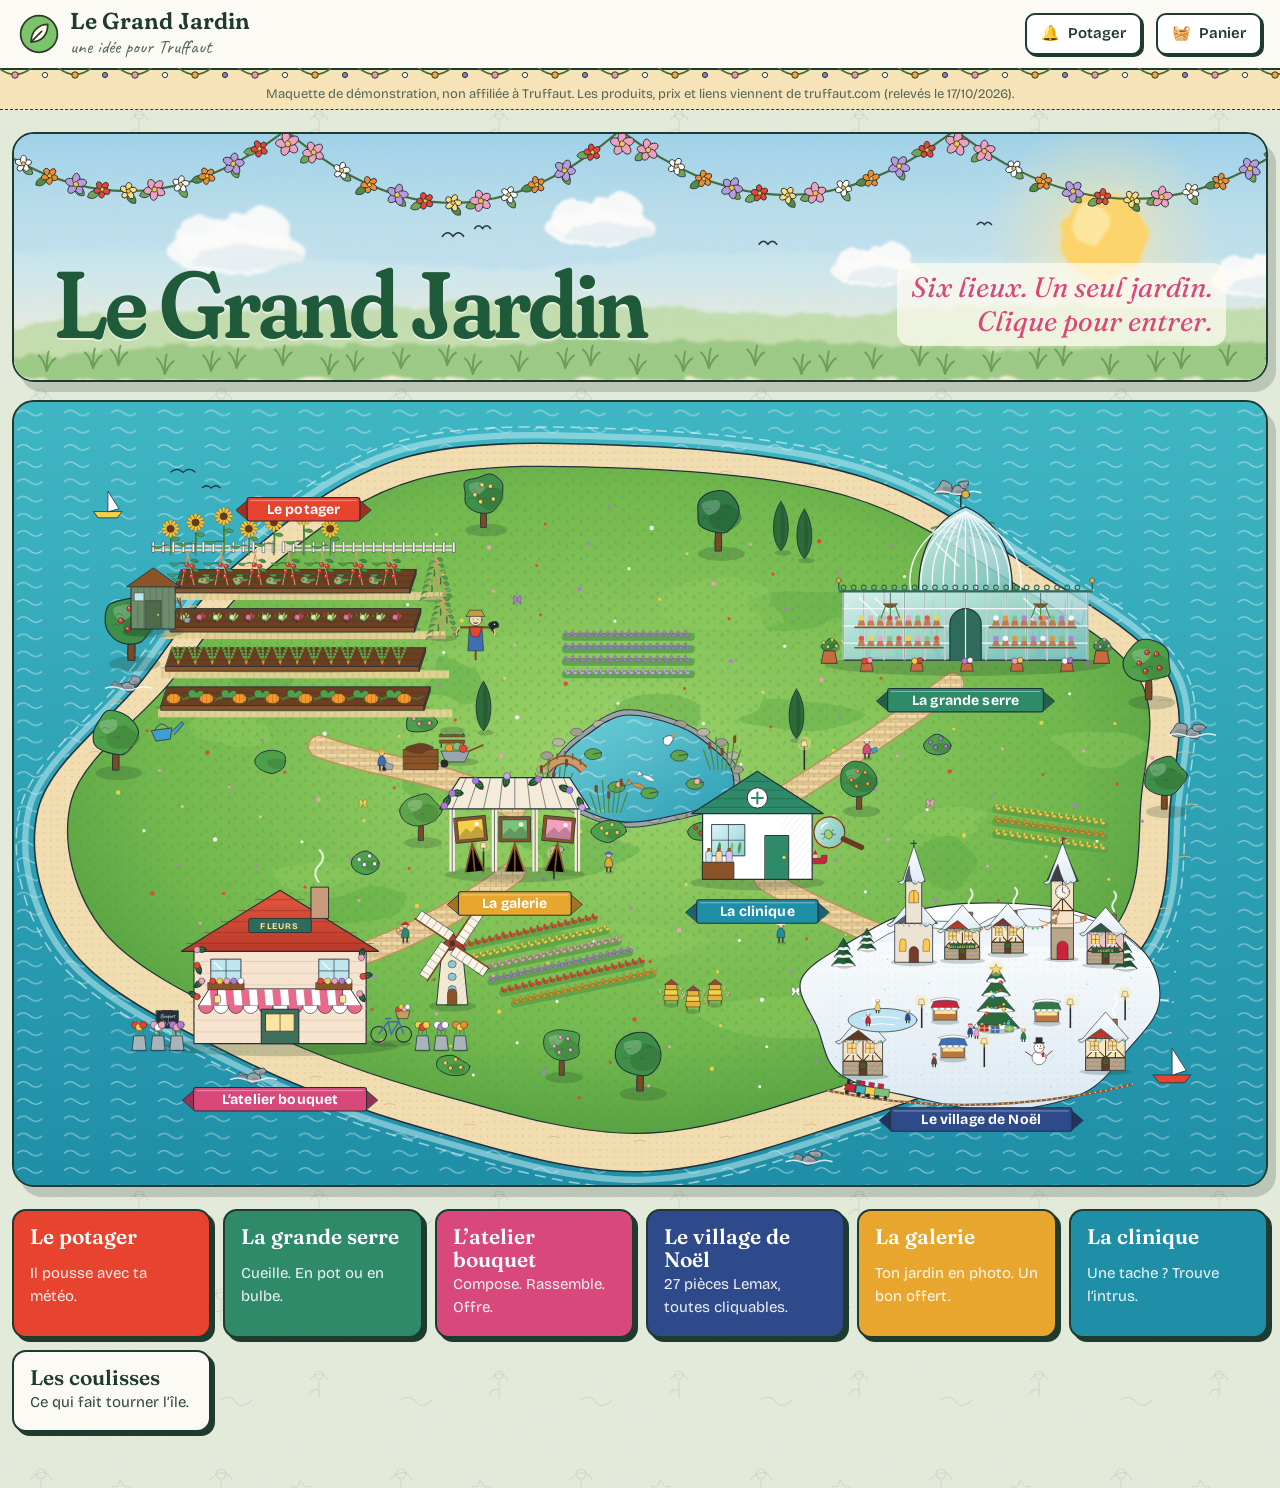
==== commit 94387c88: "Accueil : nouveau décor du haut, un ciel de jardin peint à l'aquarelle Bandeau peint derrière le tit" ====
--- a/index.html
+++ b/index.html
@@ -247,7 +247,11 @@
 
 /* ---------- Accueil : carte illustrée ---------- */
 .hub2 { width: min(1320px, 100% - 24px); margin: 0 auto; padding: 22px 0 56px; }
-.hub2-head { display: flex; flex-wrap: wrap; align-items: end; justify-content: space-between; gap: 10px 28px; margin: 0 6px 18px; }
+.hub2-head { position: relative; isolation: isolate; overflow: hidden; display: flex; flex-wrap: wrap; align-items: end; justify-content: space-between; gap: 10px 28px; min-height: 250px; box-sizing: border-box; margin: 0 0 18px; padding: 96px 40px 34px; border: 2px solid var(--line); border-radius: 22px; box-shadow: 8px 10px 0 rgba(31, 58, 46, .2); background: #CDE9F1; }
+.hub2-sky { position: absolute; inset: 0; z-index: -1; }
+.hub2-sky svg { display: block; width: 100%; height: 100%; }
+.hub2-head h1 { text-shadow: 0 2px 0 rgba(255, 255, 255, .55); }
+.hub2-head p { padding: 8px 14px; border-radius: 14px; background: rgba(255, 252, 242, .72); }
 .hub2-head h1 { margin: 0; font-size: clamp(44px, 7.4vw, 96px); line-height: .9; color: #1F5A3A; letter-spacing: -.03em; }
 .hub2-head p { margin: 0; font-family: var(--display); font-size: clamp(20px, 2.2vw, 28px); line-height: 1.2; color: #D9487A; font-style: italic; text-align: right; }
 .map2 { border: 2px solid var(--line); border-radius: 22px; overflow: hidden; box-shadow: 8px 10px 0 rgba(31, 58, 46, .2); background: #1F8FA8; }
@@ -267,7 +271,7 @@
 .tile b { font-family: var(--display); font-weight: 600; font-size: 21px; line-height: 1.1; }
 .tile span { font-size: 15px; opacity: .92; }
 .tile-ghost { background: #FBFAF4; color: var(--ink); }
-@media (max-width: 640px) { .hub2-head p { text-align: left; } .tiles { grid-template-columns: 1fr 1fr; } .tile b { font-size: 18px; } .tile span { font-size: 13px; } }
+@media (max-width: 640px) { .hub2-head { padding: 80px 20px 22px; min-height: 0; } .hub2-head p { text-align: left; } .tiles { grid-template-columns: 1fr 1fr; } .tile b { font-size: 18px; } .tile span { font-size: 13px; } }
 
 .hchalk { font-family: var(--hand); font-size: 8px; fill: #FBF5E8; }
 
@@ -2724,6 +2728,49 @@
     </svg>`;
   }
 
+  /* ---- le haut de l'accueil : un ciel de jardin peint à l'aquarelle ---- */
+  function paintedSky() {
+    const W = 1320, H = 250;
+    const flower = (x, y, r, c, k) => `<g transform="translate(${x.toFixed(1)} ${y.toFixed(1)}) rotate(${k * 37})">${[0, 72, 144, 216, 288].map((a) => `<ellipse cx="0" cy="${-r * .62}" rx="${r * .42}" ry="${r * .62}" fill="${c}" ${sw(.9)} transform="rotate(${a})"/>`).join('')}<circle r="${r * .3}" fill="#F6C343" ${sw(.7)}/></g>`;
+    const leafy = (x, y, a, c) => `<path d="M0 0 C4 -5 11 -5 14 0 C11 5 4 5 0 0Z" fill="${c}" ${sw(.8)} transform="translate(${x.toFixed(1)} ${y.toFixed(1)}) rotate(${a})"/>`;
+    // guirlandes de fleurs suspendues en festons sur le haut
+    const cols = ['#F2A0C0', '#FFFFFF', '#F28C28', '#B79BE0', '#E8432E', '#FFE07A'];
+    let garl = '', k = 0;
+    const span = [[-20, 300, 62], [300, 640, 74], [640, 980, 66], [980, 1340, 70]];
+    span.forEach(([x1, x2, sag]) => {
+      const mx = (x1 + x2) / 2, my = sag * 2 - 4;
+      garl += `<path d="M${x1} -4 Q${mx} ${my} ${x2} -4" fill="none" stroke="#3F6B3A" stroke-width="2.2"/>`;
+      for (let i = 1; i < 12; i++) {
+        const t = i / 12, x = (1 - t) * (1 - t) * x1 + 2 * (1 - t) * t * mx + t * t * x2, y = (1 - t) * (1 - t) * -4 + 2 * (1 - t) * t * my + t * t * -4;
+        garl += leafy(x - 2, y + 2, (i % 2 ? 140 : 30) + i * 3, i % 3 ? '#6FA552' : '#4E8A3E');
+        garl += flower(x, y, i % 3 === 1 ? 9 : 7, cols[k++ % cols.length], k);
+      }
+      garl += `<path d="M${x1 + 2} -2 l0 10" stroke="#3F6B3A" stroke-width="2"/>${flower(x1 + 2, 10, 10, '#F2A0C0', k++)}`;
+    });
+    const cloud = (x, y, s) => `<g transform="translate(${x} ${y}) scale(${s})" filter="url(#skyWc)"><ellipse cx="0" cy="0" rx="70" ry="22" fill="#fff" opacity=".9"/><ellipse cx="-28" cy="-14" rx="34" ry="22" fill="#fff" opacity=".9"/><ellipse cx="18" cy="-20" rx="38" ry="26" fill="#fff" opacity=".92"/><ellipse cx="10" cy="6" rx="60" ry="12" fill="#E3EEF6" opacity=".7"/></g>`;
+    const bird = (x, y, s) => `<path d="M${x - 9 * s} ${y} q${4.5 * s} ${-6 * s} ${9 * s} 0 q${4.5 * s} ${-6 * s} ${9 * s} 0" fill="none" stroke="${K}" stroke-width="1.6" stroke-linecap="round"/>`;
+    const tufts = Array.from({ length: 34 }, (_, i) => { const x = 10 + i * 40 + (i % 3) * 7, y = 244 - (i % 4) * 3; return `<path d="M${x} ${y} q-3 -12 -8 -16 M${x} ${y} q0 -14 2 -20 M${x} ${y} q4 -10 9 -13" fill="none" stroke="#5E9446" stroke-width="2" stroke-linecap="round" opacity=".8"/>`; }).join('');
+    return `<svg viewBox="0 0 ${W} ${H}" preserveAspectRatio="xMidYMin slice" aria-hidden="true" focusable="false">
+      <defs>
+        <linearGradient id="skyGrad" x1="0" y1="0" x2="0" y2="1"><stop offset="0" stop-color="#9FD3EC"/><stop offset=".55" stop-color="#CDE9F1"/><stop offset="1" stop-color="#FCEFD6"/></linearGradient>
+        <radialGradient id="skyGlow" cx=".5" cy=".5" r=".5"><stop offset="0" stop-color="#FFE9A6" stop-opacity=".95"/><stop offset=".5" stop-color="#FFE9A6" stop-opacity=".35"/><stop offset="1" stop-color="#FFE9A6" stop-opacity="0"/></radialGradient>
+        <filter id="skyWc" x="-20%" y="-30%" width="140%" height="160%"><feTurbulence type="fractalNoise" baseFrequency=".035" numOctaves="3" seed="7"/><feDisplacementMap in="SourceGraphic" scale="14"/><feGaussianBlur stdDeviation="1.4"/></filter>
+        <filter id="skyPaper"><feTurbulence type="fractalNoise" baseFrequency=".9" numOctaves="2" seed="3"/><feColorMatrix values="0 0 0 0 .45  0 0 0 0 .38  0 0 0 0 .25  0 0 0 .09 0"/></filter>
+      </defs>
+      <rect width="${W}" height="${H}" fill="url(#skyGrad)"/>
+      <g filter="url(#skyWc)" opacity=".5"><path d="M0 70 C200 40 420 110 640 74 C860 40 1080 100 ${W} 66 V120 C1080 150 860 96 640 128 C420 160 200 92 0 124Z" fill="#B9DDF0"/></g>
+      <circle cx="1130" cy="104" r="120" fill="url(#skyGlow)"/>
+      <circle cx="1130" cy="104" r="44" fill="#FFD66B" filter="url(#skyWc)"/><circle cx="1118" cy="92" r="20" fill="#FFF1B8" opacity=".7" filter="url(#skyWc)"/>
+      ${cloud(250, 120, 1)}${cloud(620, 96, .8)}${cloud(900, 140, .65)}${cloud(1290, 150, .7)}
+      ${bird(470, 104, 1.2)}${bird(500, 96, .9)}${bird(790, 112, 1)}${bird(1010, 92, .8)}
+      <g filter="url(#skyWc)"><path d="M0 206 C140 166 300 188 440 174 C600 158 760 194 900 180 C1060 164 1200 186 ${W} 172 V${H} H0Z" fill="#BFDDA8" opacity=".85"/>
+        <path d="M0 232 C180 206 360 222 560 212 C760 202 980 228 1160 214 C1240 208 1290 214 ${W} 210 V${H} H0Z" fill="#9CCB86"/></g>
+      ${tufts}
+      ${garl}
+      <rect width="${W}" height="${H}" filter="url(#skyPaper)"/>
+    </svg>`;
+  }
+
   const TILES = [
     ['potager', 'Le potager', 'Il pousse avec ta météo.', '#E8432E'],
     ['jardin', 'La grande serre', 'Cueille. En pot ou en bulbe.', '#2F8A6A'],
@@ -2734,7 +2781,7 @@
   ];
   function mount(el) {
     el.innerHTML = `<div class="hub2">
-      <header class="hub2-head"><h1>Le Grand Jardin</h1><p>Six lieux. Un seul jardin.<br>Clique pour entrer.</p></header>
+      <header class="hub2-head"><div class="hub2-sky" aria-hidden="true">${paintedSky()}</div><h1>Le Grand Jardin</h1><p>Six lieux. Un seul jardin.<br>Clique pour entrer.</p></header>
       <div class="map2">${svg()}</div>
       <nav class="tiles" aria-label="Tous les espaces">${TILES.map(([p, n, t, c]) => `<a class="tile" href="#${p}" style="--c:${c}"><b>${n}</b><span>${t}</span></a>`).join('')}
         <a class="tile tile-ghost" href="#coulisses" style="--c:#22303A"><b>Les coulisses</b><span>Ce qui fait tourner l’île.</span></a></nav>
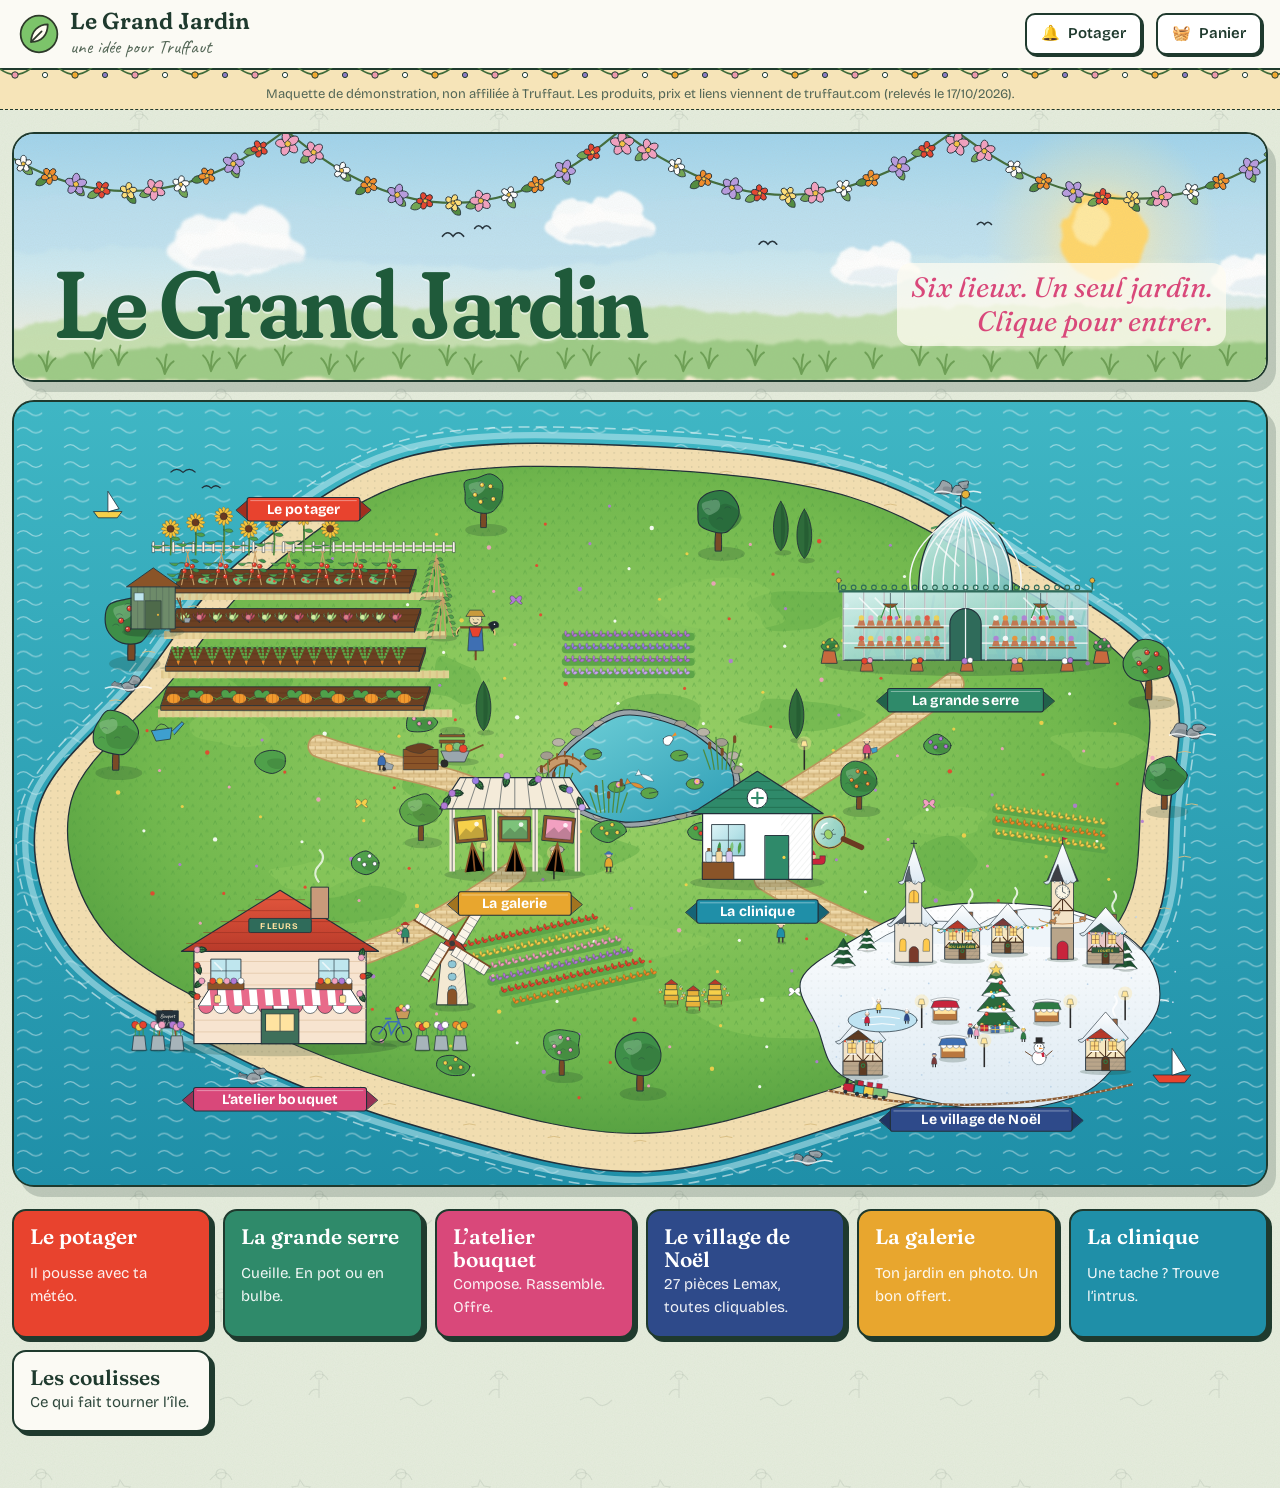
==== commit db54e16d: "Village de Noël : chaque bâtiment ouvre son équivalent Truffaut - 11 pièces Lemax ajoutées (brasseri" ====
--- a/index.html
+++ b/index.html
@@ -665,6 +665,7 @@
 .scene-layer.to-near { opacity: 0; transform: scale(1.35); pointer-events: none; }
 .scene-layer.to-far { opacity: 0; transform: scale(.85); pointer-events: none; }
 .sc-img { position: absolute; inset: 0; width: 100%; height: 100%; object-fit: cover; display: block; animation: drift 24s ease-in-out infinite alternate; }
+.sc-signs { position: absolute; inset: 0; width: 100%; height: 100%; pointer-events: none; animation: drift 24s ease-in-out infinite alternate; }
 @keyframes drift { from { transform: scale(1); } to { transform: scale(1.045) translateY(-.6%); } }
 .scene-stage .walk-snow { z-index: 3; border-radius: 16px; }
 
@@ -711,7 +712,7 @@
   .sc-arrow { width: 40px; height: 40px; margin-top: -20px; font-size: 26px; }
   .spot { transform: scale(.85); }
 }
-@media (prefers-reduced-motion: reduce) { .sc-img, .spot-dot { animation: none; } .scene-layer { transition: opacity .3s; } }
+@media (prefers-reduced-motion: reduce) { .sc-img, .sc-signs, .spot-dot { animation: none; } .scene-layer { transition: opacity .3s; } }
 
 .v-photo { display: block; width: 180px; height: 180px; object-fit: contain; margin: 0 auto 6px; border-radius: 12px; background: #fff; }
 
@@ -1059,6 +1060,21 @@
 /* ---------- Village de Noël (gamme Lemax et villages de Noël) ---------- */
 const VIMG = 'https://images.truffaut.com/media/catalog/';
 const VILLAGE = [
+  // équivalents des bâtiments dessinés dans la promenade (catalogue Lemax de truffaut.com, relevé le 21/10/2026)
+  { id: 'brasserie', img: VIMG + 'productcdn:///Articles/jpg/1132000/1132055_2982684.jpg', name: "Scène animée 'Yulesteiner Brewery', la brasserie", price: 139.0, url: T + 'scene-animee-noel-yulesteiner-brewery-27cm-1132055.html',
+    note: 'La brasserie du village, en version miniature animée (H. 27 cm).' },
+  { id: 'atelier', img: VIMG + 'productcdn:///Articles/jpg/0481000/481122_2569007.jpg', name: "Le magasin du Père Noël 'Santa's Workshop'", price: 139.0, url: T + 'le-magasin-pere-noel-481122.html',
+    note: 'L’atelier du Père Noël en scène lumineuse.' },
+  { id: 'jouets', img: VIMG + 'productcdn:///Articles/jpg/1132000/1132059_2969049.jpg', name: "Scène animée 'Fabrique de jouets Elf Made'", price: 139.0, url: T + 'scene-animee-noel-fabrique-jouets-elf-made-26-5cm-1132059.html',
+    note: 'La fabrique où les lutins préparent les jouets (H. 26,5 cm).' },
+  { id: 'lucy', img: VIMG + 'productcdn:///Articles/jpg/0163000/163106_2820859.jpg', name: 'La boutique aux chocolats de Lucy', price: 36.99, url: T + 'maison-lucys-chocolate-163106.html' },
+  { id: 'hollyjolly', img: VIMG + 'productcdn:///Articles/jpg/1132000/1132058_2953983.jpg', name: "Scène animée 'Chocolaterie Holly Jolly café Mme Claus'", price: 199.0, url: T + 'scene-animee-chocolaterie-holly-jolly-cafe-mme-claus-28cm-1132058.html' },
+  { id: 'patisserie', img: VIMG + 'productcdn:///Articles/jpg/0142000/142438_2820778.jpg', name: 'Pâtisserie Devaney', price: 35.99, url: T + 'patisserie-devaney-142438.html' },
+  { id: 'christkindl', img: VIMG + 'productcdn:///Articles/jpg/1132000/1132051_2953863.jpg', name: "Scène lumineuse 'Place Christkindl'", price: 129.0, url: T + 'scene-lumineuse-noel-place-christkind-27-5cm-1132051.html' },
+  { id: 'patinage', img: VIMG + 'productcdn:///Articles/jpg/0324000/324514_1508284.jpg', name: "Patinage d'hiver 'Winter Skating'", price: 39.99, url: T + 'patinoire-danse-s-glace-4-5-v-324514.html' },
+  { id: 'patins', img: VIMG + 'productcdn:///Articles/jpg/0365000/365380_1383631.jpg', name: 'Stand de location de patins, 3 éléments', price: 21.99, url: T + 'stand-location-patin-set3-365380.html' },
+  { id: 'visite', img: VIMG + 'productcdn:///Articles/jpg/1132000/1132039_2968911.jpg', name: 'Lot de 3 figurines : visite au Père Noël', price: 15.99, url: T + 'lot-3-figurines-visite-au-pere-noel-7-2cm-1132039.html' },
+  { id: 'promenade', img: VIMG + 'productcdn:///Articles/jpg/1132000/1132044_2953842.jpg', name: 'Figurine : promenade en traîneau', price: 24.99, url: T + 'figurine-noel-promenade-en-traineau-pendant-vacances-1132044.html' },
   { id: 'tour', img: VIMG + 'productcdn:///Articles/jpg/0516000/516798_2569040.jpg', name: "Tour horloge illuminée 'Christmas Clock Tower' + adaptateur 4,5 V", price: 89.0, url: T + 'tour-horloge-illumine-avec-adaptateur-4-5v-516798.html',
     note: 'L’horloge s’illumine, s’anime et sonne les douze coups de minuit.' },
   { id: 'place', img: VIMG + 'product/6/3/636c464b370071.84502216.jpg', name: 'La Place du Village et ses boutiques, lumineuse et animée', price: null, url: T + 'village-de-noel-lumineux-et-anime-la-place-du-village-et-ses-boutiques.html',
@@ -3883,26 +3899,36 @@
       items: [['sapin', 14, 40], ['arbre-led', 88, 36], ['acheteurs', 50, 63]],
       nav: [[2, 22.5, 51, 'Marché de Noël'], [4, 21.5, 60.5, 'Atelier du Père Noël'], [1, 34.5, 47, 'Grande rue'], [3, 34.5, 56, 'Patinoire'], [1, 50, 42, 'Entrer dans le village']] },
     { id: 'rue', name: 'La grande rue', img: 'img/noel/2-grande-rue',
-      intro: 'Vitrines, guirlandes et sucres d’orge : la rue des boutiques.',
-      items: [['choco', 16, 35], ['bonbons', 77.5, 64], ['acheteurs', 53, 63], ['photo', 25, 62]] },
+      intro: 'Chocolatiers, pâtisserie et brasserie : chaque vitrine existe en miniature.',
+      items: [['lucy', 16.5, 33], ['patisserie', 28.6, 46.5], ['brasserie', 73.4, 52], ['hollyjolly', 95, 39], ['photo', 25, 62], ['bonbons', 77.5, 64], ['acheteurs', 53, 63]],
+      signs: [{ pts: '1129,407 1228,384 1228,422 1129,442', text: 'Brasserie', x: 1178, y: 421, size: 21, len: 84, sk: -13.5 }] },
     { id: 'marche', name: 'Le marché de Noël', img: 'img/noel/3-marche',
       intro: 'Une allée de chalets en bois. Chaque stand existe en miniature.',
-      items: [['churros', 9, 70], ['crepes', 26, 64], ['marrons', 38, 62], ['choco', 70, 66], ['bretzels', 88, 70]] },
+      items: [['churros', 8, 20], ['bretzels', 32, 36], ['crepes', 82, 38], ['marrons', 30, 62], ['choco', 70, 66]],
+      signs: [{ pts: '-4,-8 148,42 205,134 205,187 -4,86', text: 'Churros', x: 98, y: 118, size: 64, len: 190, rot: 26 },
+        { pts: '1226,230 1412,193 1412,238 1228,307', text: 'Crêpes', x: 1318, y: 283, size: 52, len: 160, sk: -11.5 }] },
     { id: 'patinoire', name: 'La patinoire', img: 'img/noel/4-patinoire',
-      intro: 'On patine autour du sapin, la grande roue tourne au-dessus des toits.',
-      items: [['glace', 58, 54], ['arbre-led', 49, 38], ['tasses', 63, 18], ['place', 34, 28], ['acheteurs', 13, 72]] },
+      intro: 'On patine autour du sapin, sur la place bordée de maisons illuminées.',
+      items: [['place', 30, 28], ['christkindl', 78, 33], ['arbre-led', 49, 38], ['patinage', 60, 56], ['glace', 41, 55], ['patins', 20, 69], ['acheteurs', 86, 70]] },
     { id: 'atelier', name: 'L’atelier du Père Noël', img: 'img/noel/5-atelier',
       intro: 'Sous l’aurore boréale, l’atelier où naissent les jouets.',
-      items: [['tour', 50, 13], ['traineau', 8, 82], ['rennes', 5, 47], ['cloches', 50, 47]] },
+      items: [['atelier', 50, 47], ['tour', 50, 13], ['jouets', 93, 67], ['rennes', 4, 47], ['visite', 59, 74], ['promenade', 8, 82], ['traineau', 24, 15]],
+      signs: [{ pts: '1426,520 1600,520 1600,547 1426,547', text: 'Fabrique de jouets', x: 1510, y: 540, size: 17, len: 150 }] },
   ];
   let sc = 0, busy = false;
   const pin = (id, x, y, i) => { const v = it(id); if (!v) return '';
     return `<button class="spot" type="button" data-id="${id}" style="left:${x}%;top:${y}%;animation-delay:${(i * .37) % 2}s" aria-label="${esc(v.name)}${v.price ? ', ' + euro(v.price) : ''}">
       <span class="spot-dot" aria-hidden="true"></span><span class="spot-tag"><b>${esc(v.name.replace(/\s*\+\s*adaptateur.*$/i, ''))}</b><span>${v.price ? euro(v.price) : 'Prix en magasin'}</span></span></button>`; };
   const navPin = ([to, x, y, label]) => `<button class="spot-nav" type="button" data-go="${to}" style="left:${x}%;top:${y}%" aria-label="Aller à : ${esc(label)}"><span>${esc(label)} ›</span></button>`;
+  // enseignes repeintes sur le décor, pour que chaque bâtiment porte le nom de son équivalent Truffaut
+  const tfOf = (g, x, y) => `translate(${x} ${y})${g.sk ? ` skewY(${g.sk})` : ''}${g.rot ? ` rotate(${g.rot})` : ''} translate(${-x} ${-y})`;
+  const signsSVG = (S) => !S.signs ? '' : `<svg class="sc-signs" viewBox="0 0 1600 900" preserveAspectRatio="none" aria-hidden="true">${S.signs.map((g) => `
+    <polygon points="${g.pts}" fill="#2A1A10" stroke="#2A1A10" stroke-width="6" stroke-linejoin="round"/><polygon points="${g.pts}" fill="#E2B04A"/>
+    <g transform="${tfOf(g, g.x, g.y)}"><text x="${g.x}" y="${g.y}" text-anchor="middle" font-family="Georgia, 'Times New Roman', serif" font-weight="700" font-size="${g.size}" fill="#FFF4D6" textLength="${g.len}" lengthAdjust="spacingAndGlyphs">${esc(g.text)}</text></g>
+    ${g.mug ? `<g transform="${tfOf(g, g.mug[0], g.mug[1])} translate(${g.mug[0]} ${g.mug[1]})"><rect x="-6" y="-9" width="10" height="13" rx="1.5" fill="#F6C343" stroke="#2A1A10" stroke-width="1.4"/><path d="M-6 -9 q5 -5 10 0" fill="#FFF8E8" stroke="#2A1A10" stroke-width="1.2"/><path d="M4 -6 h3 a2 2 0 0 1 0 6 h-3" fill="none" stroke="#2A1A10" stroke-width="1.4"/></g>` : ''}`).join('')}</svg>`;
   function sceneHTML(i) {
     const S = SCENES[i];
-    return `<picture><img class="sc-img" src="${S.img}.webp" alt="${esc(S.name)}" width="1600" height="900" decoding="async"></picture>
+    return `<picture><img class="sc-img" src="${S.img}.webp" alt="${esc(S.name)}" width="1600" height="900" decoding="async"></picture>${signsSVG(S)}
       ${S.items.map(([id, x, y], k) => pin(id, x, y, k)).join('')}${(S.nav || []).map(navPin).join('')}`;
   }
   function stage() {
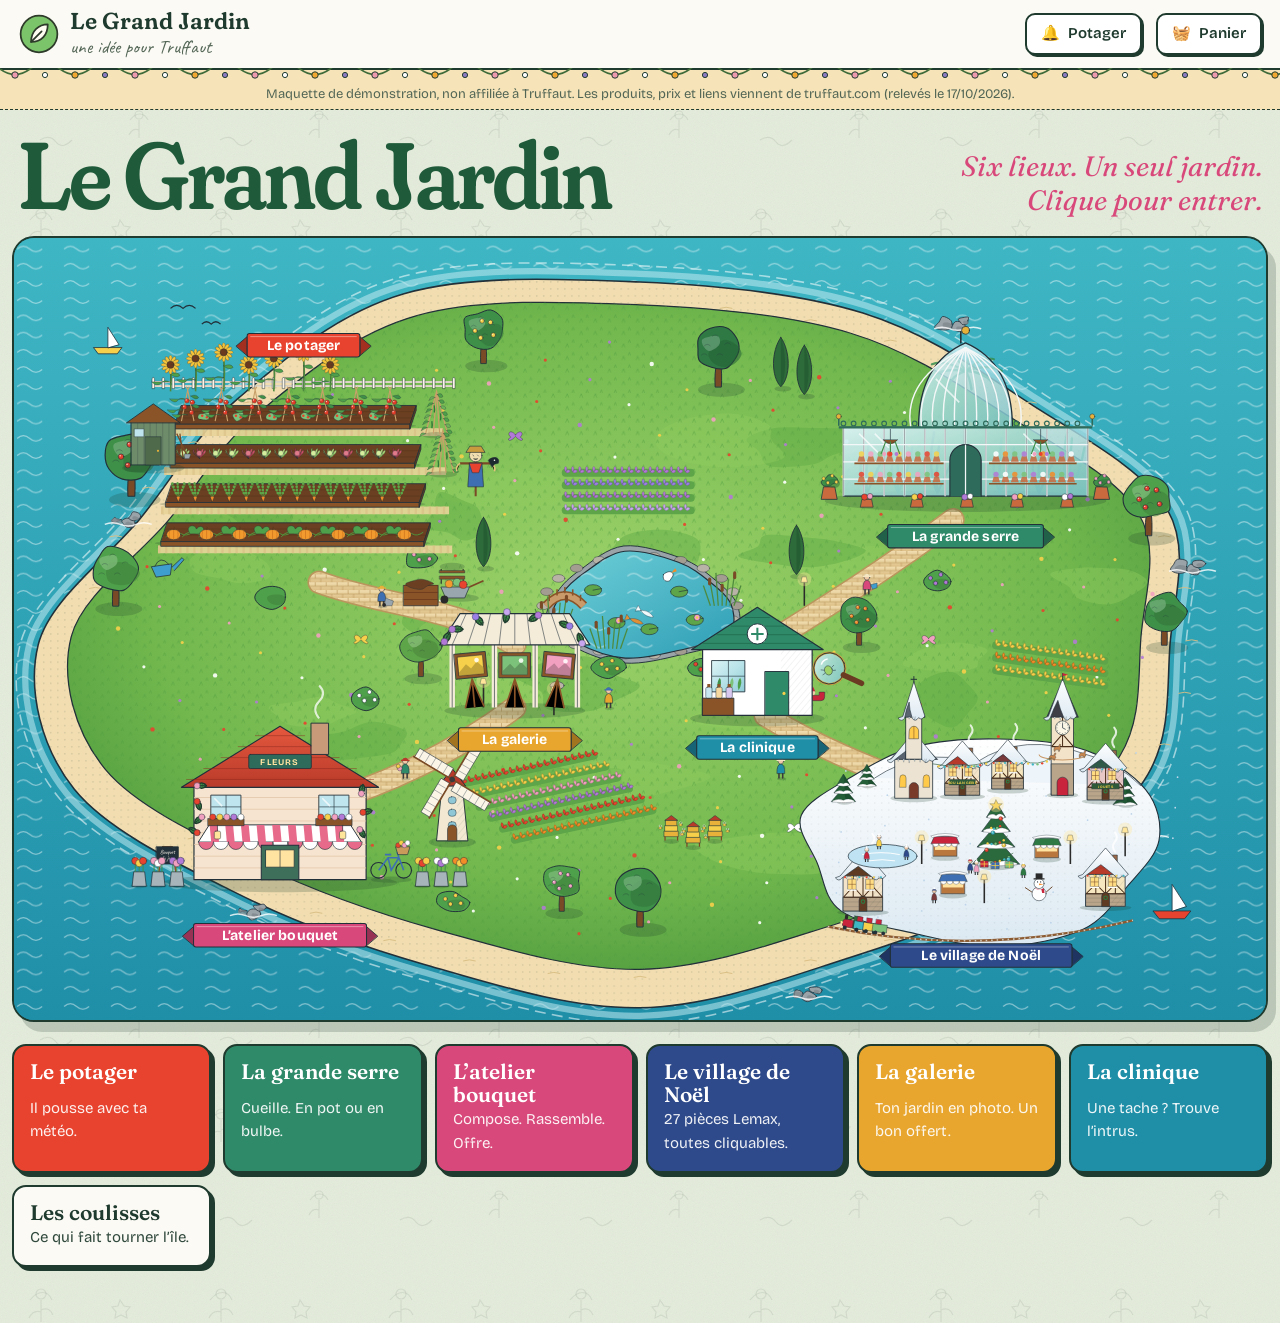
==== commit c073379d: "Jardin-boutique façon jardinerie Truffaut et plantes redessinées - Nouvelle balade : façade d'entrée" ====
--- a/index.html
+++ b/index.html
@@ -247,11 +247,7 @@
 
 /* ---------- Accueil : carte illustrée ---------- */
 .hub2 { width: min(1320px, 100% - 24px); margin: 0 auto; padding: 22px 0 56px; }
-.hub2-head { position: relative; isolation: isolate; overflow: hidden; display: flex; flex-wrap: wrap; align-items: end; justify-content: space-between; gap: 10px 28px; min-height: 250px; box-sizing: border-box; margin: 0 0 18px; padding: 96px 40px 34px; border: 2px solid var(--line); border-radius: 22px; box-shadow: 8px 10px 0 rgba(31, 58, 46, .2); background: #CDE9F1; }
-.hub2-sky { position: absolute; inset: 0; z-index: -1; }
-.hub2-sky svg { display: block; width: 100%; height: 100%; }
-.hub2-head h1 { text-shadow: 0 2px 0 rgba(255, 255, 255, .55); }
-.hub2-head p { padding: 8px 14px; border-radius: 14px; background: rgba(255, 252, 242, .72); }
+.hub2-head { display: flex; flex-wrap: wrap; align-items: end; justify-content: space-between; gap: 10px 28px; margin: 0 6px 18px; }
 .hub2-head h1 { margin: 0; font-size: clamp(44px, 7.4vw, 96px); line-height: .9; color: #1F5A3A; letter-spacing: -.03em; }
 .hub2-head p { margin: 0; font-family: var(--display); font-size: clamp(20px, 2.2vw, 28px); line-height: 1.2; color: #D9487A; font-style: italic; text-align: right; }
 .map2 { border: 2px solid var(--line); border-radius: 22px; overflow: hidden; box-shadow: 8px 10px 0 rgba(31, 58, 46, .2); background: #1F8FA8; }
@@ -271,7 +267,7 @@
 .tile b { font-family: var(--display); font-weight: 600; font-size: 21px; line-height: 1.1; }
 .tile span { font-size: 15px; opacity: .92; }
 .tile-ghost { background: #FBFAF4; color: var(--ink); }
-@media (max-width: 640px) { .hub2-head { padding: 80px 20px 22px; min-height: 0; } .hub2-head p { text-align: left; } .tiles { grid-template-columns: 1fr 1fr; } .tile b { font-size: 18px; } .tile span { font-size: 13px; } }
+@media (max-width: 640px) { .hub2-head p { text-align: left; } .tiles { grid-template-columns: 1fr 1fr; } .tile b { font-size: 18px; } .tile span { font-size: 13px; } }
 
 .hchalk { font-family: var(--hand); font-size: 8px; fill: #FBF5E8; }
 
@@ -425,21 +421,47 @@
 .walk-ctrl select { padding: 9px 12px; border: 2px solid var(--line); border-radius: 999px; background: #fff; font-weight: 700; }
 .garden-scroll { overflow-x: auto; overflow-y: hidden; border-radius: 30px; padding: 0; scrollbar-color: var(--leaf) transparent; }
 .garden-svg { display: block; }
-.zone-sign { font-family: var(--hand); font-size: 23px; fill: var(--ink); }
-.plant-tag { font-family: var(--hand); font-size: 15px; fill: var(--ink); }
+.garden-scroll { background: #DDEEF0; box-shadow: inset 0 0 0 1px rgba(31,58,46,.08); cursor: pointer; }
+.garden-svg text { pointer-events: none; }
+.zone-sign { font-family: var(--display); font-size: 21px; font-weight: 600; fill: #F7F3E6; letter-spacing: .01em; }
+.store-sign { font-family: var(--display); font-size: 23px; font-weight: 600; fill: #F7F3E6; }
+.store-sub { font-family: var(--ui); font-size: 9px; font-weight: 700; letter-spacing: .06em; fill: #CFE3C9; }
+.door-label { font-family: var(--hand); font-size: 20px; fill: #F7F3E6; opacity: .9; }
+.rack-head { font-family: var(--ui); font-size: 10px; font-weight: 800; letter-spacing: .22em; fill: #F7F3E6; }
+.till { font-family: var(--ui); font-size: 11px; font-weight: 700; fill: #1F3A2E; }
+.till-note { font-family: var(--hand); font-size: 11px; fill: #1F3A2E; }
+.ptag-name { font-family: var(--ui); font-size: 12px; font-weight: 700; fill: #1F3A2E; }
+.ptag-price { font-family: var(--ui); font-size: 15px; font-weight: 800; fill: #2E6B3F; }
+.ptag-note { font-family: var(--ui); font-size: 10.5px; fill: #6B776F; }
 .shop-plant { cursor: pointer; }
 .shop-plant:focus { outline: none; }
-.shop-plant:hover .sway, .shop-plant:focus .sway { animation: shake .5s ease-in-out; }
-.shop-plant:focus > g:nth-child(2) rect { stroke-width: 5; }
+.shop-plant .glow { fill: #FFF6C8; opacity: 0; transition: opacity .25s; }
+.shop-plant:hover .glow, .shop-plant:focus-visible .glow { opacity: .75; }
+.shop-plant .ptag { transition: transform .2s; }
+.shop-plant:hover .ptag, .shop-plant:focus-visible .ptag { transform: translateY(-4px); }
+.shop-plant:hover .ptag rect:first-child, .shop-plant:focus-visible .ptag rect:first-child { stroke: #2E6B3F; stroke-width: 2.5; }
+.shop-plant:hover .sway, .shop-plant:focus-visible .sway { animation: shake .6s ease-in-out; }
 .sway { transform-box: fill-box; transform-origin: 50% 100%; }
-@keyframes shake { 25% { transform: rotate(-4deg); } 75% { transform: rotate(4deg); } }
-.walking .hopper { animation: hop .35s ease-in-out infinite; }
-.walking .l1 { animation: legA .35s ease-in-out infinite; }
-.walking .l2 { animation: legA .35s ease-in-out infinite reverse; }
-@keyframes hop { 50% { transform: translateY(-5px); } }
+@keyframes shake { 25% { transform: rotate(-2.5deg); } 75% { transform: rotate(2.5deg); } }
+.hang { animation: hang 5s ease-in-out infinite alternate; }
+@keyframes hang { from { transform: rotate(-1.6deg); } to { transform: rotate(1.6deg); } }
+.checkout { cursor: pointer; }
+.checkout:focus { outline: none; }
+.checkout:hover rect:first-of-type, .checkout:focus-visible rect:first-of-type { stroke: #F0A830; stroke-width: 3; }
+.walking .hopper { animation: hop .36s ease-in-out infinite; }
+.walking .l1 { animation: legA .36s ease-in-out infinite; }
+.walking .l2 { animation: legA .36s ease-in-out infinite reverse; }
+.walking .wheel { animation: roll .5s linear infinite; }
+.wheel { transform-box: fill-box; transform-origin: center; }
+@keyframes roll { to { transform: rotate(360deg); } }
+@keyframes hop { 50% { transform: translateY(-3px); } }
 @keyframes legA { 50% { transform: translateY(-4px); } }
 .fly { animation: flyleaf .9s cubic-bezier(.4, -0.3, .6, 1) forwards; }
-@keyframes flyleaf { to { transform: translate(var(--dx), var(--dy)) scale(.4) rotate(220deg); opacity: .6; } }
+@keyframes flyleaf { to { transform: translate(var(--dx), var(--dy)) scale(.6); opacity: .7; } }
+.pick-head { display: flex; gap: 14px; align-items: center; margin-bottom: 8px; }
+.pick-head h2 { margin: 0 0 4px; }
+.pick-art { width: 110px; height: 148px; flex: 0 0 auto; background: radial-gradient(circle at 50% 60%, #F1F5EA, #fff 70%); border-radius: 16px; }
+@media (prefers-reduced-motion: reduce) { .hang, .walking .hopper, .walking .wheel, .walking .l1, .walking .l2 { animation: none; } }
 .hint { color: var(--ink-soft); font-size: 18px; margin: 10px 4px 0; }
 .form-opt { display: grid; grid-template-columns: auto 1fr auto; gap: 12px; align-items: center; padding: 12px; margin: 8px 0; border: 2px solid var(--line); border-radius: 18px; background: #fff; }
 .form-opt.off { opacity: .55; border-style: dashed; grid-template-columns: auto 1fr; }
@@ -467,12 +489,19 @@
 /* ---------- Mon bouquet ---------- */
 .bq-stats { display: flex; gap: 8px; }
 .bq-stats .tag { font-size: 16px; padding: 4px 14px; }
-.shelf { display: flex; gap: 10px; overflow-x: auto; padding: 14px 14px 10px; border-radius: 26px 26px 10px 10px; background: #E9D2A8; }
+/* étal du fleuriste : lambris clair, tablette en bois sous les seaux */
+.shelf { display: flex; gap: 10px; overflow-x: auto; padding: 18px 14px 12px; border-radius: 26px 26px 10px 10px;
+  background:
+    linear-gradient(180deg, transparent 0 calc(100% - 76px), #9C7448 calc(100% - 76px) calc(100% - 72px), #D9B88A calc(100% - 72px) calc(100% - 62px), #C49A66 calc(100% - 62px)),
+    repeating-linear-gradient(90deg, rgba(120, 100, 70, .14) 0 1px, transparent 1px 34px),
+    linear-gradient(180deg, #F3ECDC, #E6DBC2);
+  box-shadow: inset 0 -2px 0 #8A6236; }
+.b-price { font-family: var(--ui); font-size: 6.6px; font-weight: 800; fill: #3B2A16; }
 .bucket { flex: 0 0 auto; position: relative; display: grid; justify-items: center; width: 118px; padding: 0 0 4px; border: 3px solid transparent; border-radius: 18px; background: transparent; cursor: pointer; }
 .bucket:hover { background: rgba(255,255,255,.4); }
 .bucket.on { border-color: var(--line); background: var(--sun); }
 .b-scene { width: 108px; height: 157px; display: block; overflow: visible; }
-.b-name { font-family: var(--hand); font-size: 15px; line-height: 1.05; text-align: center; margin-top: 2px; }
+.b-name { font-family: var(--hand); font-size: 15px; line-height: 1.05; text-align: center; margin-top: 4px; color: #2A1E10; }
 .workbench { display: grid; grid-template-columns: minmax(0, 1fr) 300px; gap: 18px; margin-top: 14px; }
 .table {
   position: relative; overflow: hidden; height: min(62vh, 560px); min-height: 420px;
@@ -665,7 +694,6 @@
 .scene-layer.to-near { opacity: 0; transform: scale(1.35); pointer-events: none; }
 .scene-layer.to-far { opacity: 0; transform: scale(.85); pointer-events: none; }
 .sc-img { position: absolute; inset: 0; width: 100%; height: 100%; object-fit: cover; display: block; animation: drift 24s ease-in-out infinite alternate; }
-.sc-signs { position: absolute; inset: 0; width: 100%; height: 100%; pointer-events: none; animation: drift 24s ease-in-out infinite alternate; }
 @keyframes drift { from { transform: scale(1); } to { transform: scale(1.045) translateY(-.6%); } }
 .scene-stage .walk-snow { z-index: 3; border-radius: 16px; }
 
@@ -712,7 +740,7 @@
   .sc-arrow { width: 40px; height: 40px; margin-top: -20px; font-size: 26px; }
   .spot { transform: scale(.85); }
 }
-@media (prefers-reduced-motion: reduce) { .sc-img, .sc-signs, .spot-dot { animation: none; } .scene-layer { transition: opacity .3s; } }
+@media (prefers-reduced-motion: reduce) { .sc-img, .spot-dot { animation: none; } .scene-layer { transition: opacity .3s; } }
 
 .v-photo { display: block; width: 180px; height: 180px; object-fit: contain; margin: 0 auto 6px; border-radius: 12px; background: #fff; }
 
@@ -851,22 +879,6 @@
 /* ---------- Jardin-boutique ---------- */
 // forms : 'plante' (en pot / en godet) et/ou 'bulbe'. Seuls les formats réellement vendus ont un prix.
 const SHOP = [
-  { id: 'monstera', zone: 'serre', name: 'Monstera deliciosa', kind: 'monstera', color: '#3F8F4E',
-    forms: { plante: { label: 'H 45-50 cm, pot 14 cm', price: 10.49, url: T + 'monstera-deliciosa-45-50-cm-pot-d14-cm-1024371.html' } } },
-  { id: 'ficus-lyrata', zone: 'serre', name: 'Ficus lyrata', kind: 'lyrata', color: '#4A8A3E',
-    forms: { plante: { label: 'Pot de 17 cm', price: 25.99, url: T + 'ficus-lyrata-pot-d-17cm-1092183.html' } } },
-  { id: 'sansevieria', zone: 'serre', name: "Sansevieria 'Laurentii'", tag: 'Sansevieria', kind: 'sansevieria', color: '#3B7445',
-    forms: { plante: { label: 'H 55 cm, pot 17 cm', price: 16.99, url: T + 'sansevieria-laurentii-h55-cm-pot-d17-cm-873392.html' } } },
-  { id: 'pothos', zone: 'serre', name: 'Pothos en suspension', tag: 'Pothos', kind: 'pothos', color: '#6DB04A',
-    forms: { plante: { label: 'Suspension Ø 18/20 cm', price: 15.99, url: T + 'pothos-suspension-18-20cm-63130.html' } } },
-  { id: 'orchidee', zone: 'serre', name: 'Orchidée Phalaenopsis 2 tiges', tag: 'Orchidée', kind: 'orchid', color: '#F2A0C8',
-    forms: { plante: { label: 'Pot de 12 cm, coloris variables', price: 17.99, url: T + 'phaleno-plante-12cm-2-tiges-pot-coloris-variables-261303.html' } } },
-  { id: 'anthurium', zone: 'serre', name: 'Anthurium', kind: 'anthurium', color: '#D8263A',
-    forms: { plante: { label: 'Pot de 12 cm, H 35 cm, 4-5 fleurs', price: 10.99, url: T + 'anthurium-plante-12cm-35cm-4-5-fleurs-pot-296367.html' } } },
-  { id: 'cactee', zone: 'serre', name: 'Cactée', kind: 'cactus', color: '#4E9A5E',
-    forms: { plante: { label: 'Pot de 15 cm', price: 14.99, url: T + 'cactee-pot-d-15cm-63236.html' } } },
-  { id: 'ficus-ginseng', zone: 'serre', name: 'Bonsaï Ficus Ginseng', tag: 'Ficus Ginseng', kind: 'bonsai', color: '#5DA64E',
-    forms: { plante: { label: 'H 30-40 cm, pot 17 cm', price: 33.99, url: T + 'ficus-ginseng-bonsai-plantes-d-interieur-depolluante-30-40-cm-de-haut-pot-17-cm.html' } } },
   { id: 'rosier-jv', zone: 'roseraie', name: "Rosier 'Jules Verne®'", kind: 'rose', color: '#F3A6B8',
     forms: { plante: { label: 'Pot de 5 L', price: 29.99, url: T + 'rosier-jules-verne-adecohuit-c5l-627891.html' } } },
   { id: 'rosier-ep', zone: 'roseraie', name: "Rosier 'Edith Piaf®'", kind: 'rose', color: '#C8243C',
@@ -921,7 +933,6 @@
     forms: { bulbe: { label: 'Filet de 250 g', price: 3.99, url: T + 'bulbes-echalotes-griselle-en-filet-250g-677706.html' } } },
 ];
 const ZONES = [
-  { id: 'serre', name: 'La serre tropicale' },
   { id: 'roseraie', name: 'La roseraie' },
   { id: 'mediterranee', name: 'Le coin méditerranéen' },
   { id: 'ombre', name: 'Le sous-bois' },
@@ -1060,21 +1071,6 @@
 /* ---------- Village de Noël (gamme Lemax et villages de Noël) ---------- */
 const VIMG = 'https://images.truffaut.com/media/catalog/';
 const VILLAGE = [
-  // équivalents des bâtiments dessinés dans la promenade (catalogue Lemax de truffaut.com, relevé le 21/10/2026)
-  { id: 'brasserie', img: VIMG + 'productcdn:///Articles/jpg/1132000/1132055_2982684.jpg', name: "Scène animée 'Yulesteiner Brewery', la brasserie", price: 139.0, url: T + 'scene-animee-noel-yulesteiner-brewery-27cm-1132055.html',
-    note: 'La brasserie du village, en version miniature animée (H. 27 cm).' },
-  { id: 'atelier', img: VIMG + 'productcdn:///Articles/jpg/0481000/481122_2569007.jpg', name: "Le magasin du Père Noël 'Santa's Workshop'", price: 139.0, url: T + 'le-magasin-pere-noel-481122.html',
-    note: 'L’atelier du Père Noël en scène lumineuse.' },
-  { id: 'jouets', img: VIMG + 'productcdn:///Articles/jpg/1132000/1132059_2969049.jpg', name: "Scène animée 'Fabrique de jouets Elf Made'", price: 139.0, url: T + 'scene-animee-noel-fabrique-jouets-elf-made-26-5cm-1132059.html',
-    note: 'La fabrique où les lutins préparent les jouets (H. 26,5 cm).' },
-  { id: 'lucy', img: VIMG + 'productcdn:///Articles/jpg/0163000/163106_2820859.jpg', name: 'La boutique aux chocolats de Lucy', price: 36.99, url: T + 'maison-lucys-chocolate-163106.html' },
-  { id: 'hollyjolly', img: VIMG + 'productcdn:///Articles/jpg/1132000/1132058_2953983.jpg', name: "Scène animée 'Chocolaterie Holly Jolly café Mme Claus'", price: 199.0, url: T + 'scene-animee-chocolaterie-holly-jolly-cafe-mme-claus-28cm-1132058.html' },
-  { id: 'patisserie', img: VIMG + 'productcdn:///Articles/jpg/0142000/142438_2820778.jpg', name: 'Pâtisserie Devaney', price: 35.99, url: T + 'patisserie-devaney-142438.html' },
-  { id: 'christkindl', img: VIMG + 'productcdn:///Articles/jpg/1132000/1132051_2953863.jpg', name: "Scène lumineuse 'Place Christkindl'", price: 129.0, url: T + 'scene-lumineuse-noel-place-christkind-27-5cm-1132051.html' },
-  { id: 'patinage', img: VIMG + 'productcdn:///Articles/jpg/0324000/324514_1508284.jpg', name: "Patinage d'hiver 'Winter Skating'", price: 39.99, url: T + 'patinoire-danse-s-glace-4-5-v-324514.html' },
-  { id: 'patins', img: VIMG + 'productcdn:///Articles/jpg/0365000/365380_1383631.jpg', name: 'Stand de location de patins, 3 éléments', price: 21.99, url: T + 'stand-location-patin-set3-365380.html' },
-  { id: 'visite', img: VIMG + 'productcdn:///Articles/jpg/1132000/1132039_2968911.jpg', name: 'Lot de 3 figurines : visite au Père Noël', price: 15.99, url: T + 'lot-3-figurines-visite-au-pere-noel-7-2cm-1132039.html' },
-  { id: 'promenade', img: VIMG + 'productcdn:///Articles/jpg/1132000/1132044_2953842.jpg', name: 'Figurine : promenade en traîneau', price: 24.99, url: T + 'figurine-noel-promenade-en-traineau-pendant-vacances-1132044.html' },
   { id: 'tour', img: VIMG + 'productcdn:///Articles/jpg/0516000/516798_2569040.jpg', name: "Tour horloge illuminée 'Christmas Clock Tower' + adaptateur 4,5 V", price: 89.0, url: T + 'tour-horloge-illumine-avec-adaptateur-4-5v-516798.html',
     note: 'L’horloge s’illumine, s’anime et sonne les douze coups de minuit.' },
   { id: 'place', img: VIMG + 'product/6/3/636c464b370071.84502216.jpg', name: 'La Place du Village et ses boutiques, lumineuse et animée', price: null, url: T + 'village-de-noel-lumineux-et-anime-la-place-du-village-et-ses-boutiques.html',
@@ -2414,8 +2410,12 @@
 
   /* ---------- seau en zinc garni ---------- */
   function bucket(f) {
-    const fan = FOLIAGE.includes(f.type) ? [-16, 0, 16] : [-15, -5, 5, 15];
-    const stems = fan.map((a, i) => `<g transform="translate(55 128) rotate(${a}) translate(-20 -118) scale(.5)">${stemInner(f, i + 1)}</g>`).join('');
+    // brassée naturelle : tiges de hauteurs et d'inclinaisons différentes, les plus hautes au fond
+    const fan = FOLIAGE.includes(f.type)
+      ? [[-22, .47, 6], [-8, .52, 0], [6, .5, 2], [20, .46, 6]]
+      : [[-4, .53, -4], [-22, .48, 4], [14, .52, -1], [-12, .5, 1], [24, .46, 6], [3, .49, 5]];
+    const stems = fan.map(([a, sc, dy], i) => `<g transform="translate(55 ${128 + dy}) rotate(${a}) translate(${-40 * sc} ${-236 * sc}) scale(${sc})">${stemInner(f, i + 1)}</g>`).join('');
+    const price = typeof STEM_PRICE === 'number' ? euro(STEM_PRICE) : '';
     return `<svg class="b-scene" viewBox="0 0 110 160" overflow="visible" aria-hidden="true">
       <ellipse cx="55" cy="156" rx="34" ry="4" fill="url(#fl-shadow)"/>
       <ellipse cx="55" cy="104" rx="33" ry="7" fill="url(#fl-water)"/>
@@ -2426,6 +2426,7 @@
       <path d="M21 104 Q55 114 89 104" fill="none" stroke="#E9EFF1" stroke-width="3.4" stroke-linecap="round"/><path d="M21 104 Q55 114 89 104" fill="none" stroke="#4E5B62" stroke-width=".7"/>
       <circle cx="24.5" cy="110" r="2.4" fill="#9AA8AF" stroke="#4E5B62" stroke-width=".6"/><circle cx="85.5" cy="110" r="2.4" fill="#9AA8AF" stroke="#4E5B62" stroke-width=".6"/>
       <path d="M36 112 L39 150" stroke="#fff" stroke-width="3" opacity=".25" stroke-linecap="round"/>
+      ${price ? `<g transform="translate(70 128) rotate(8)"><path d="M0 -14 Q-6 -20 -12 -16" fill="none" stroke="#8A6236" stroke-width=".7"/><path d="M-1 -12 h26 l6 9 l-6 9 h-26z" fill="url(#fl-kraft)" stroke="#8A6236" stroke-width=".7"/><circle cx="2.5" cy="-3" r="1.4" fill="#F4F1E6" stroke="#8A6236" stroke-width=".5"/><text x="15" y=".2" text-anchor="middle" class="b-price">${price}</text></g>` : ''}
     </svg>`;
   }
 
@@ -2744,49 +2745,6 @@
     </svg>`;
   }
 
-  /* ---- le haut de l'accueil : un ciel de jardin peint à l'aquarelle ---- */
-  function paintedSky() {
-    const W = 1320, H = 250;
-    const flower = (x, y, r, c, k) => `<g transform="translate(${x.toFixed(1)} ${y.toFixed(1)}) rotate(${k * 37})">${[0, 72, 144, 216, 288].map((a) => `<ellipse cx="0" cy="${-r * .62}" rx="${r * .42}" ry="${r * .62}" fill="${c}" ${sw(.9)} transform="rotate(${a})"/>`).join('')}<circle r="${r * .3}" fill="#F6C343" ${sw(.7)}/></g>`;
-    const leafy = (x, y, a, c) => `<path d="M0 0 C4 -5 11 -5 14 0 C11 5 4 5 0 0Z" fill="${c}" ${sw(.8)} transform="translate(${x.toFixed(1)} ${y.toFixed(1)}) rotate(${a})"/>`;
-    // guirlandes de fleurs suspendues en festons sur le haut
-    const cols = ['#F2A0C0', '#FFFFFF', '#F28C28', '#B79BE0', '#E8432E', '#FFE07A'];
-    let garl = '', k = 0;
-    const span = [[-20, 300, 62], [300, 640, 74], [640, 980, 66], [980, 1340, 70]];
-    span.forEach(([x1, x2, sag]) => {
-      const mx = (x1 + x2) / 2, my = sag * 2 - 4;
-      garl += `<path d="M${x1} -4 Q${mx} ${my} ${x2} -4" fill="none" stroke="#3F6B3A" stroke-width="2.2"/>`;
-      for (let i = 1; i < 12; i++) {
-        const t = i / 12, x = (1 - t) * (1 - t) * x1 + 2 * (1 - t) * t * mx + t * t * x2, y = (1 - t) * (1 - t) * -4 + 2 * (1 - t) * t * my + t * t * -4;
-        garl += leafy(x - 2, y + 2, (i % 2 ? 140 : 30) + i * 3, i % 3 ? '#6FA552' : '#4E8A3E');
-        garl += flower(x, y, i % 3 === 1 ? 9 : 7, cols[k++ % cols.length], k);
-      }
-      garl += `<path d="M${x1 + 2} -2 l0 10" stroke="#3F6B3A" stroke-width="2"/>${flower(x1 + 2, 10, 10, '#F2A0C0', k++)}`;
-    });
-    const cloud = (x, y, s) => `<g transform="translate(${x} ${y}) scale(${s})" filter="url(#skyWc)"><ellipse cx="0" cy="0" rx="70" ry="22" fill="#fff" opacity=".9"/><ellipse cx="-28" cy="-14" rx="34" ry="22" fill="#fff" opacity=".9"/><ellipse cx="18" cy="-20" rx="38" ry="26" fill="#fff" opacity=".92"/><ellipse cx="10" cy="6" rx="60" ry="12" fill="#E3EEF6" opacity=".7"/></g>`;
-    const bird = (x, y, s) => `<path d="M${x - 9 * s} ${y} q${4.5 * s} ${-6 * s} ${9 * s} 0 q${4.5 * s} ${-6 * s} ${9 * s} 0" fill="none" stroke="${K}" stroke-width="1.6" stroke-linecap="round"/>`;
-    const tufts = Array.from({ length: 34 }, (_, i) => { const x = 10 + i * 40 + (i % 3) * 7, y = 244 - (i % 4) * 3; return `<path d="M${x} ${y} q-3 -12 -8 -16 M${x} ${y} q0 -14 2 -20 M${x} ${y} q4 -10 9 -13" fill="none" stroke="#5E9446" stroke-width="2" stroke-linecap="round" opacity=".8"/>`; }).join('');
-    return `<svg viewBox="0 0 ${W} ${H}" preserveAspectRatio="xMidYMin slice" aria-hidden="true" focusable="false">
-      <defs>
-        <linearGradient id="skyGrad" x1="0" y1="0" x2="0" y2="1"><stop offset="0" stop-color="#9FD3EC"/><stop offset=".55" stop-color="#CDE9F1"/><stop offset="1" stop-color="#FCEFD6"/></linearGradient>
-        <radialGradient id="skyGlow" cx=".5" cy=".5" r=".5"><stop offset="0" stop-color="#FFE9A6" stop-opacity=".95"/><stop offset=".5" stop-color="#FFE9A6" stop-opacity=".35"/><stop offset="1" stop-color="#FFE9A6" stop-opacity="0"/></radialGradient>
-        <filter id="skyWc" x="-20%" y="-30%" width="140%" height="160%"><feTurbulence type="fractalNoise" baseFrequency=".035" numOctaves="3" seed="7"/><feDisplacementMap in="SourceGraphic" scale="14"/><feGaussianBlur stdDeviation="1.4"/></filter>
-        <filter id="skyPaper"><feTurbulence type="fractalNoise" baseFrequency=".9" numOctaves="2" seed="3"/><feColorMatrix values="0 0 0 0 .45  0 0 0 0 .38  0 0 0 0 .25  0 0 0 .09 0"/></filter>
-      </defs>
-      <rect width="${W}" height="${H}" fill="url(#skyGrad)"/>
-      <g filter="url(#skyWc)" opacity=".5"><path d="M0 70 C200 40 420 110 640 74 C860 40 1080 100 ${W} 66 V120 C1080 150 860 96 640 128 C420 160 200 92 0 124Z" fill="#B9DDF0"/></g>
-      <circle cx="1130" cy="104" r="120" fill="url(#skyGlow)"/>
-      <circle cx="1130" cy="104" r="44" fill="#FFD66B" filter="url(#skyWc)"/><circle cx="1118" cy="92" r="20" fill="#FFF1B8" opacity=".7" filter="url(#skyWc)"/>
-      ${cloud(250, 120, 1)}${cloud(620, 96, .8)}${cloud(900, 140, .65)}${cloud(1290, 150, .7)}
-      ${bird(470, 104, 1.2)}${bird(500, 96, .9)}${bird(790, 112, 1)}${bird(1010, 92, .8)}
-      <g filter="url(#skyWc)"><path d="M0 206 C140 166 300 188 440 174 C600 158 760 194 900 180 C1060 164 1200 186 ${W} 172 V${H} H0Z" fill="#BFDDA8" opacity=".85"/>
-        <path d="M0 232 C180 206 360 222 560 212 C760 202 980 228 1160 214 C1240 208 1290 214 ${W} 210 V${H} H0Z" fill="#9CCB86"/></g>
-      ${tufts}
-      ${garl}
-      <rect width="${W}" height="${H}" filter="url(#skyPaper)"/>
-    </svg>`;
-  }
-
   const TILES = [
     ['potager', 'Le potager', 'Il pousse avec ta météo.', '#E8432E'],
     ['jardin', 'La grande serre', 'Cueille. En pot ou en bulbe.', '#2F8A6A'],
@@ -2797,7 +2755,7 @@
   ];
   function mount(el) {
     el.innerHTML = `<div class="hub2">
-      <header class="hub2-head"><div class="hub2-sky" aria-hidden="true">${paintedSky()}</div><h1>Le Grand Jardin</h1><p>Six lieux. Un seul jardin.<br>Clique pour entrer.</p></header>
+      <header class="hub2-head"><h1>Le Grand Jardin</h1><p>Six lieux. Un seul jardin.<br>Clique pour entrer.</p></header>
       <div class="map2">${svg()}</div>
       <nav class="tiles" aria-label="Tous les espaces">${TILES.map(([p, n, t, c]) => `<a class="tile" href="#${p}" style="--c:${c}"><b>${n}</b><span>${t}</span></a>`).join('')}
         <a class="tile tile-ghost" href="#coulisses" style="--c:#22303A"><b>Les coulisses</b><span>Ce qui fait tourner l’île.</span></a></nav>
@@ -3299,220 +3257,791 @@
 }
 
 /* ============================================================
-   LE JARDIN-BOUTIQUE — balade et cueillette dans un jardin dessiné
+   JARDIN-BOUTIQUE — kit de dessin botanique
+   Dégradés partagés, feuillages en volume, fleurs détaillées,
+   pots de pépinière, sachets de bulbes, étiquettes prix.
+   Chaque plante a son origine au pied (0,0) et pousse vers le haut.
+   ============================================================ */
+const JArt = (() => {
+  const sh = (c, k) => Deco.shade(c, k);
+  const f = (n) => Math.round(n * 10) / 10;
+  const rng = (seed) => { let s = (Math.abs(Math.round(seed * 9973)) % 2147483646) + 1; return () => { s = (s * 16807) % 2147483647; return (s - 1) / 2147483646; }; };
+  const tint = (c) => (c.toUpperCase() === '#FFFFFF' ? '#F8F3E7' : c);
+  const at = (x, y, inner, extra = '') => `<g transform="translate(${f(x)} ${f(y)})${extra}">${inner}</g>`;
+
+  /* ---------- dégradés partagés, injectés une seule fois dans la page ---------- */
+  let host = null; const seen = new Set();
+  function def(id, markup) {
+    if (!host || !host.isConnected) {
+      const s = document.createElementNS('http://www.w3.org/2000/svg', 'svg');
+      s.setAttribute('aria-hidden', 'true'); s.setAttribute('focusable', 'false');
+      s.style.cssText = 'position:absolute;width:0;height:0;overflow:hidden;pointer-events:none';
+      s.innerHTML = '<defs></defs>';
+      document.body.appendChild(s); host = s.firstChild; seen.clear();
+    }
+    if (!seen.has(id)) { seen.add(id); host.insertAdjacentHTML('beforeend', markup); }
+    return `url(#${id})`;
+  }
+  const hx = (c) => c.slice(1).toUpperCase();
+  const nk = (k) => String(Math.round(k * 100)).replace('-', 'm');
+  /* b : volume sphérique (lumière haut-gauche) · c : cylindre (pots, troncs)
+     l : feuille/pétale (clair en haut) · v : dégradé vertical simple */
+  function grad(kind, c, a = .35, b = -.35) {
+    const id = `j${kind}${hx(c)}${nk(a)}${nk(b)}`;
+    const stops = {
+      b: `<stop offset="0" stop-color="${sh(c, a)}"/><stop offset=".55" stop-color="${c}"/><stop offset="1" stop-color="${sh(c, b)}"/>`,
+      c: `<stop offset="0" stop-color="${sh(c, b)}"/><stop offset=".3" stop-color="${sh(c, a)}"/><stop offset=".62" stop-color="${c}"/><stop offset="1" stop-color="${sh(c, b * 1.25)}"/>`,
+      l: `<stop offset="0" stop-color="${sh(c, a)}"/><stop offset=".5" stop-color="${c}"/><stop offset="1" stop-color="${sh(c, b)}"/>`,
+      v: `<stop offset="0" stop-color="${sh(c, a)}"/><stop offset="1" stop-color="${sh(c, b)}"/>`,
+    }[kind];
+    const tag = kind === 'b' ? `<radialGradient id="${id}" cx=".36" cy=".3" r=".8">${stops}</radialGradient>`
+      : kind === 'c' ? `<linearGradient id="${id}" x1="0" y1="0" x2="1" y2="0">${stops}</linearGradient>`
+      : `<linearGradient id="${id}" x1="0" y1="0" x2="0" y2="1">${stops}</linearGradient>`;
+    return def(id, tag);
+  }
+  const shadowFill = () => def('jshadow', '<radialGradient id="jshadow"><stop offset="0" stop-color="#1B2A1E" stop-opacity=".38"/><stop offset=".6" stop-color="#1B2A1E" stop-opacity=".14"/><stop offset="1" stop-color="#1B2A1E" stop-opacity="0"/></radialGradient>');
+  const shadow = (x, y, rx, ry = rx * .18) => `<ellipse cx="${f(x)}" cy="${f(y)}" rx="${f(rx)}" ry="${f(ry)}" fill="${shadowFill()}"/>`;
+
+  /* ---------- feuilles et feuillages ---------- */
+  function leaf(x, y, L, ang, c, w = .38, rib = true) {
+    const W = L * w, tr = `translate(${f(x)} ${f(y)}) rotate(${Math.round(ang)})`;
+    const d = `M0 0C${f(L * .25)} ${f(-W)} ${f(L * .72)} ${f(-W * .85)} ${f(L)} 0C${f(L * .72)} ${f(W * .8)} ${f(L * .25)} ${f(W * .9)} 0 0Z`;
+    return `<path transform="${tr}" d="${d}" fill="${grad('l', c, .28, -.28)}" stroke="${sh(c, -.55)}" stroke-width=".7"/>`
+      + (rib && L > 13 ? `<path transform="${tr}" d="M${f(L * .1)} 0Q${f(L * .5)} ${f(-W * .12)} ${f(L * .88)} 0" fill="none" stroke="${sh(c, -.42)}" stroke-width=".6" opacity=".75"/>` : '');
+  }
+  /* Masse de feuillage : des dizaines de feuilles, plus claires côté lumière */
+  function crown(cx, cy, rx, ry, { c = '#4C8A3E', n = 60, L = 18, w = .42, seed = 1, base = true, spread = 70, up = 0 } = {}) {
+    const R = rng(seed);
+    let g = base ? `<path d="${blob(cx, cy, rx * .9, ry * .86, 11, .16, seed + 2)}" fill="${grad('b', sh(c, -.4), .2, -.35)}"/>` : '';
+    const pts = [];
+    for (let i = 0; i < n; i++) {
+      const a = R() * 6.2832, rr = Math.sqrt(R()) * 1.02, x = cx + Math.cos(a) * rx * rr, y = cy + Math.sin(a) * ry * rr;
+      pts.push({ x, y, a, t: -((x - cx) / rx) * .45 - ((y - cy) / ry) * .7 + (R() - .5) * .45 });
+    }
+    pts.sort((p, q) => p.t - q.t).forEach((p) => {
+      const tone = clamp(Math.round(p.t * 2), -2, 2) * .12, len = L * (.78 + R() * .45);
+      const ang = p.a * 57.3 * (1 - up) + -90 * up + (R() - .5) * spread;
+      g += leaf(p.x - Math.cos(p.a) * len * .3, p.y - Math.sin(p.a) * len * .3, len, ang, sh(c, tone), w);
+    });
+    return g;
+  }
+  const stalk = (x0, y0, x1, y1, w = 2.4, c = '#5A8A3C', bow = 0) => `<path d="M${f(x0)} ${f(y0)}Q${f((x0 + x1) / 2 + bow)} ${f((y0 + y1) / 2)} ${f(x1)} ${f(y1)}" fill="none" stroke="${sh(c, -.35)}" stroke-width="${f(w + 1)}" stroke-linecap="round"/><path d="M${f(x0)} ${f(y0)}Q${f((x0 + x1) / 2 + bow)} ${f((y0 + y1) / 2)} ${f(x1)} ${f(y1)}" fill="none" stroke="${c}" stroke-width="${f(w)}" stroke-linecap="round"/>`;
+
+  /* ---------- fleurs ---------- */
+  function roseHead(x, y, r, c, rot = 0) {
+    c = tint(c); const o = sh(c, -.5);
+    let g = '';
+    for (let i = 0; i < 5; i++) g += `<path d="M0 0C${f(-r * .95)} ${f(-r * .15)} ${f(-r * .85)} ${f(-r * 1.08)} 0 ${f(-r * 1.04)}C${f(r * .85)} ${f(-r * 1.08)} ${f(r * .95)} ${f(-r * .15)} 0 0Z" transform="rotate(${i * 72 + rot})" fill="${grad('b', sh(c, -.1), .3, -.3)}" stroke="${o}" stroke-width=".6"/>`;
+    g += `<circle r="${f(r * .64)}" fill="${grad('b', c, .45, -.22)}" stroke="${o}" stroke-width=".6"/>`;
+    g += `<path d="M${f(-r * .56)} ${f(r * .06)}A${f(r * .56)} ${f(r * .5)} 0 0 1 ${f(r * .46)} ${f(-r * .3)}M${f(-r * .3)} ${f(r * .32)}A${f(r * .42)} ${f(r * .4)} 0 0 0 ${f(r * .52)} ${f(r * .1)}M${f(-r * .18)} ${f(-r * .06)}A${f(r * .2)} ${f(r * .2)} 0 1 1 ${f(r * .1)} ${f(r * .17)}" fill="none" stroke="${sh(c, -.34)}" stroke-width="${f(Math.max(.6, r * .07))}" stroke-linecap="round"/>`;
+    g += `<ellipse cx="${f(-r * .3)}" cy="${f(-r * .4)}" rx="${f(r * .24)}" ry="${f(r * .12)}" fill="#fff" opacity=".38" transform="rotate(-30 ${f(-r * .3)} ${f(-r * .4)})"/>`;
+    return at(x, y, g);
+  }
+  function bud(x, y, r, c, ang = 0) {
+    c = tint(c);
+    return at(x, y, `<path d="M0 0C${f(-r)} ${f(-r * .6)} ${f(-r * .5)} ${f(-r * 1.8)} 0 ${f(-r * 2)}C${f(r * .5)} ${f(-r * 1.8)} ${f(r)} ${f(-r * .6)} 0 0Z" fill="${grad('b', c, .3, -.3)}" stroke="${sh(c, -.5)}" stroke-width=".6"/><path d="M0 0L${f(-r * .9)} ${f(-r * .95)}M0 0L${f(r * .9)} ${f(-r * 1.05)}M0 0L0 ${f(-r * 1.15)}" stroke="#4A7A35" stroke-width="${f(Math.max(.8, r * .32))}" stroke-linecap="round"/>`, ` rotate(${ang})`);
+  }
+  function doubleFlower(x, y, r, c) {
+    c = tint(c); const o = sh(c, c === '#F8F3E7' ? -.28 : -.45);
+    let g = '';
+    [[9, 1, -.1, 0], [8, .76, -.02, 20], [6, .52, .08, 8], [5, .3, .16, 36]].forEach(([n, k, t, off]) => {
+      const rr = r * k, col = sh(c, t);
+      for (let i = 0; i < n; i++) g += `<ellipse cx="0" cy="${f(-rr * .55)}" rx="${f(rr * .48)}" ry="${f(rr * .56)}" transform="rotate(${Math.round(i * 360 / n + off)})" fill="${grad('l', col, .3, -.16)}" stroke="${o}" stroke-width=".5"/>`;
+    });
+    return at(x, y, g + `<circle r="${f(r * .12)}" fill="${sh(c, -.12)}"/>`);
+  }
+  function dahliaHead(x, y, r, c, pompon = false) {
+    const o = sh(c, -.5); let g = '';
+    const layers = pompon ? [[13, 1, -.2], [12, .82, -.08], [10, .63, .04], [8, .44, .14], [6, .26, .24]] : [[14, 1, -.16], [13, .8, -.05], [11, .58, .07], [8, .36, .18]];
+    layers.forEach(([n, k, t], li) => {
+      const rr = r * k, col = sh(c, t);
+      for (let i = 0; i < n; i++) {
+        const d = pompon ? `M${f(-rr * .25)} 0Q${f(-rr * .34)} ${f(-rr * .9)} 0 ${f(-rr)}Q${f(rr * .34)} ${f(-rr * .9)} ${f(rr * .25)} 0Z` : `M${f(-rr * .19)} 0Q${f(-rr * .27)} ${f(-rr * .66)} 0 ${f(-rr)}Q${f(rr * .27)} ${f(-rr * .66)} ${f(rr * .19)} 0Z`;
+        g += `<path d="${d}" transform="rotate(${Math.round(i * 360 / n + li * 13)})" fill="${grad('l', col, .32, -.24)}" stroke="${o}" stroke-width=".5"/>`;
+      }
+    });
+    return at(x, y, g + `<circle r="${f(r * .12)}" fill="${sh(c, .3)}"/>`);
+  }
+  function lilyHead(x, y, r, c, rot = 0) {
+    const o = sh(c, -.5); let g = '';
+    for (let i = 0; i < 6; i++) {
+      const a = i * 60 + rot + (i % 2) * 6, k = i % 2 ? .9 : 1;
+      g += `<g transform="rotate(${a})"><path d="M0 0C${f(-r * .38 * k)} ${f(-r * .3)} ${f(-r * .3 * k)} ${f(-r * .8 * k)} 0 ${f(-r * k)}C${f(r * .3 * k)} ${f(-r * .8 * k)} ${f(r * .38 * k)} ${f(-r * .3)} 0 0Z" fill="${grad('l', sh(c, i % 2 ? -.06 : .05), .38, -.26)}" stroke="${o}" stroke-width=".6"/>`
+        + `<path d="M0 ${f(-r * .14)}V${f(-r * .72 * k)}" stroke="${sh(c, -.22)}" stroke-width=".7"/>`
+        + [.28, .38, .48].map((t, j) => `<circle cx="${f((j % 2 ? 1 : -1) * r * .07)}" cy="${f(-r * t)}" r="${f(r * .028 + .35)}" fill="#8A3A1C"/>`).join('') + '</g>';
+    }
+    for (let i = 0; i < 6; i++) g += `<g transform="rotate(${i * 60 + 30 + rot})"><path d="M0 0V${f(-r * .5)}" stroke="#C9D27A" stroke-width=".8"/><ellipse cy="${f(-r * .53)}" rx="${f(r * .05 + .6)}" ry="${f(r * .1 + .8)}" fill="#9A4A1E"/></g>`;
+    return at(x, y, g + `<circle r="${f(r * .08 + .6)}" fill="#7FA34A"/>`);
+  }
+  function funnel(x, y, s, c, side = 1) {
+    const o = sh(c, -.48);
+    return at(x, y, `<path d="M0 ${f(s * .2)}C${f(-s * 1.05)} ${f(-s * .2)} ${f(-s * 1.15)} ${f(-s * 1.15)} ${f(-s * .3)} ${f(-s * 1.2)}C${f(-s * .05)} ${f(-s * .9)} ${f(s * .05)} ${f(-s * .9)} ${f(s * .3)} ${f(-s * 1.2)}C${f(s * 1.15)} ${f(-s * 1.15)} ${f(s * 1.05)} ${f(-s * .2)} 0 ${f(s * .2)}Z" fill="${grad('l', c, .3, -.25)}" stroke="${o}" stroke-width=".55"/>`
+      + `<path d="M0 ${f(s * .15)}C${f(-s * .7)} ${f(-s * .1)} ${f(-s * .5)} ${f(-s * .7)} 0 ${f(-s * .55)}C${f(s * .5)} ${f(-s * .7)} ${f(s * .7)} ${f(-s * .1)} 0 ${f(s * .15)}Z" fill="${grad('l', sh(c, .12), .35, -.15)}" stroke="${o}" stroke-width=".45"/>`
+      + `<ellipse cy="${f(-s * .2)}" rx="${f(s * .18)}" ry="${f(s * .28)}" fill="${sh(c, .55)}" opacity=".9"/>`, ` rotate(${side * 14})`);
+  }
+  function gladSpike(x, y, h, c, lean = 0) {
+    let g = stalk(x, y, x + lean, y - h, 2.2, '#5E8C3E', lean * .2);
+    g += leaf(x, y - 4, h * .55, -96 + lean * .2, '#5E8C3E', .1, false) + leaf(x, y - 2, h * .45, -80, '#6B9A48', .1, false);
+    for (let i = 7; i >= 0; i--) {
+      const t = .38 + i * .085, px = x + lean * t * t, py = y - h * t, s = (1.08 - t * .6) * 10.5, side = i % 2 ? 1 : -1;
+      g += t > .93 ? bud(px, py, 2.6, '#7DA650', side * 10) : funnel(px + side * s * .35, py, s, sh(c, (i % 3) * .05), side);
+    }
+    return g;
+  }
+  function freesiaSpray(x, y, h, c, dir = 1) {
+    let g = stalk(x, y, x + dir * h * .3, y - h, 1.6, '#5E8C3E', -dir * 8);
+    const tx = x + dir * h * .3, ty = y - h;
+    g += `<path d="M${f(tx)} ${f(ty)}q${f(dir * 16)} -4 ${f(dir * 34)} 8" fill="none" stroke="#5E8C3E" stroke-width="1.4"/>`;
+    for (let i = 0; i < 5; i++) {
+      const px = tx + dir * (4 + i * 7.5), py = ty + (i > 2 ? (i - 2) * 2.5 : 0) - 1, s = i < 3 ? 7.5 - i * .6 : 0;
+      g += s ? at(px, py, `<path d="M0 0C-5 -2 ${f(-s)} ${f(-s * 1.1)} ${f(-s * .2)} ${f(-s * 1.5)}C${f(s * .3)} ${f(-s * 1.7)} ${f(s * 1.1)} ${f(-s * 1.3)} ${f(s * .9)} ${f(-s * .7)}C${f(s * .7)} -2 3 1 0 0Z" fill="${grad('l', c, .35, -.2)}" stroke="${sh(c, -.45)}" stroke-width=".5"/><ellipse cx="${f(s * .1)}" cy="${f(-s * .9)}" rx="${f(s * .3)}" ry="${f(s * .25)}" fill="${sh(c, .45)}"/>`, ` rotate(${dir * -16})`)
+        : `<ellipse cx="${f(px)}" cy="${f(py)}" rx="2.6" ry="1.7" fill="${grad('b', i === 3 ? sh(c, -.1) : '#8DB35A')}" stroke="#4E7A35" stroke-width=".4"/>`;
+    }
+    return g + leaf(x, y - 2, h * .5, -100 + dir * 10, '#6B9A48', .12, false);
+  }
+  function pansyFace(x, y, r, top, low, eye = '#2C1E3E') {
+    const o = sh(low, -.5), petal = (cx, cy, rx, ry, a, c) => `<ellipse cx="${f(cx)}" cy="${f(cy)}" rx="${f(rx)}" ry="${f(ry)}" transform="rotate(${a} ${f(cx)} ${f(cy)})" fill="${grad('b', c, .3, -.25)}" stroke="${o}" stroke-width=".55"/>`;
+    let g = petal(-r * .42, -r * .5, r * .5, r * .55, -20, top) + petal(r * .42, -r * .5, r * .5, r * .55, 20, top)
+      + petal(-r * .55, r * .05, r * .42, r * .38, 10, low) + petal(r * .55, r * .05, r * .42, r * .38, -10, low) + petal(0, r * .38, r * .58, r * .48, 0, low);
+    g += `<path d="M0 ${f(r * .05)}L${f(-r * .4)} ${f(r * .45)}M0 ${f(r * .05)}L0 ${f(r * .7)}M0 ${f(r * .05)}L${f(r * .4)} ${f(r * .45)}M0 0L${f(-r * .62)} ${f(r * .02)}M0 0L${f(r * .62)} ${f(r * .02)}" stroke="${eye}" stroke-width="${f(r * .1)}" stroke-linecap="round" opacity=".8"/>`;
+    g += `<ellipse cy="${f(r * .14)}" rx="${f(r * .36)}" ry="${f(r * .3)}" fill="${eye}" opacity=".55"/><circle cy="${f(r * .02)}" r="${f(r * .1)}" fill="#F7C531"/>`;
+    return at(x, y, g);
+  }
+  function cycFlower(x, y, s, c, lean = 0) {
+    const o = sh(c, -.45);
+    const pet = (a, k) => `<path d="M0 0C${f(-s * .35)} ${f(-s * .5)} ${f(-s * .5)} ${f(-s * 1.4)} ${f(-s * .1)} ${f(-s * 2)}C${f(s * .25)} ${f(-s * 1.5)} ${f(s * .3)} ${f(-s * .6)} 0 0Z" transform="rotate(${a})" fill="${grad('l', sh(c, k), .35, -.2)}" stroke="${o}" stroke-width=".5"/>`;
+    return at(x, y, pet(-30, -.06) + pet(26, -.02) + pet(-4, .06) + `<path d="M${f(-s * .3)} ${f(s * .1)}Q0 ${f(s * .45)} ${f(s * .3)} ${f(s * .1)}" fill="${sh(c, -.35)}" stroke="${o}" stroke-width=".4"/>`, ` rotate(${lean})`);
+  }
+  // fleuron d'hortensia à 4 pétales, en un seul tracé
+  function floret4(x, y, s) {
+    let d = '';
+    [[0, -s * .55], [s * .55, 0], [0, s * .55], [-s * .55, 0]].forEach(([dx, dy]) => { const cx = x + dx, cy = y + dy, r = s * .5; d += `M${f(cx + r)} ${f(cy)}a${f(r)} ${f(r)} 0 1 0 ${f(-2 * r)} 0a${f(r)} ${f(r)} 0 1 0 ${f(2 * r)} 0`; });
+    return d;
+  }
+  function lavSpike(x, y, h, c = '#8E72C8', lean = 0, seed = 1) {
+    const R = rng(seed);
+    let g = `<path d="M${f(x)} ${f(y)}Q${f(x + lean * .4)} ${f(y - h * .55)} ${f(x + lean)} ${f(y - h)}" fill="none" stroke="#8FA27E" stroke-width="1.2"/>`;
+    for (let i = 0; i < 8; i++) {
+      const t = .62 + i * .052, px = x + lean * t * t, py = y - h * t, s = 3.2 - i * .22, col = sh(c, (R() - .5) * .2 + i * .02);
+      g += `<ellipse cx="${f(px - s * .7)}" cy="${f(py)}" rx="${f(s)}" ry="${f(s * 1.25)}" fill="${grad('b', col, .3, -.3)}"/><ellipse cx="${f(px + s * .7)}" cy="${f(py - 1)}" rx="${f(s)}" ry="${f(s * 1.25)}" fill="${grad('b', sh(col, -.06), .3, -.3)}"/>`;
+    }
+    return g;
+  }
+  const fruit = (x, y, rx, ry, c, hl = .5) => `<ellipse cx="${f(x)}" cy="${f(y)}" rx="${f(rx)}" ry="${f(ry)}" fill="${grad('b', c, hl, -.35)}" stroke="${sh(c, -.55)}" stroke-width=".6"/>`;
+  function lemon(x, y, s, ang = 0) {
+    return at(x, y, `<path d="M${f(-s * 1.1)} 0C${f(-s * 1.1)} ${f(-s * .9)} ${f(s * 1.1)} ${f(-s * .9)} ${f(s * 1.1)} 0C${f(s * 1.1)} ${f(s * .9)} ${f(-s * 1.1)} ${f(s * .9)} ${f(-s * 1.1)} 0Z" fill="${grad('b', '#F5CF2E', .55, -.3)}" stroke="#A88414" stroke-width=".6"/><path d="M${f(s * 1.05)} 0l${f(s * .3)} -1l0 2Z" fill="#E2B620"/><ellipse cx="${f(-s * .35)}" cy="${f(-s * .38)}" rx="${f(s * .35)}" ry="${f(s * .16)}" fill="#fff" opacity=".45"/>`, ` rotate(${ang})`);
+  }
+  function blossom(x, y, r, c = '#FFFFFF', heart = '#F1C94B') {
+    c = tint(c); let g = '';
+    for (let i = 0; i < 5; i++) g += `<ellipse cy="${f(-r * .55)}" rx="${f(r * .38)}" ry="${f(r * .55)}" transform="rotate(${i * 72})" fill="${grad('b', c, .3, -.15)}" stroke="${sh(c, -.3)}" stroke-width=".4"/>`;
+    return at(x, y, g + `<circle r="${f(r * .22)}" fill="${heart}"/>`);
+  }
+  function strawberryFruit(x, y, s, ang = 0) {
+    let seeds = '';
+    for (let i = 0; i < 7; i++) seeds += `<circle cx="${f(((i % 3) - 1) * s * .38)}" cy="${f(s * (.2 + Math.floor(i / 3) * .38))}" r=".55" fill="#F6D46B"/>`;
+    return at(x, y, `<path d="M${f(-s * .85)} 0C${f(-s * .95)} ${f(s * .8)} ${f(-s * .2)} ${f(s * 1.5)} 0 ${f(s * 1.55)}C${f(s * .2)} ${f(s * 1.5)} ${f(s * .95)} ${f(s * .8)} ${f(s * .85)} 0C${f(s * .5)} ${f(-s * .3)} ${f(-s * .5)} ${f(-s * .3)} ${f(-s * .85)} 0Z" fill="${grad('b', '#D9283A', .4, -.38)}" stroke="#7E1420" stroke-width=".55"/>${seeds}<path d="M0 0l${f(-s * .7)} ${f(-s * .1)}M0 0l${f(s * .7)} ${f(-s * .1)}M0 0l${f(-s * .3)} ${f(-s * .45)}M0 0l${f(s * .3)} ${f(-s * .45)}" stroke="#4A8A35" stroke-width="1.3" stroke-linecap="round"/>`, ` rotate(${ang})`);
+  }
+  function trifoliate(x, y, s, ang, c = '#3F8A3A') {
+    return at(x, y, [-40, 0, 40].map((a) => `<g transform="rotate(${a})"><path d="M0 0C${f(-s * .5)} ${f(-s * .3)} ${f(-s * .55)} ${f(-s * 1.1)} 0 ${f(-s * 1.2)}C${f(s * .55)} ${f(-s * 1.1)} ${f(s * .5)} ${f(-s * .3)} 0 0Z" fill="${grad('l', sh(c, a ? -.05 : .08), .3, -.28)}" stroke="${sh(c, -.55)}" stroke-width=".55"/><path d="M0 -1V${f(-s * 1.05)}" stroke="${sh(c, -.4)}" stroke-width=".5"/></g>`).join(''), ` rotate(${ang})`);
+  }
+
+  /* ---------- contenants ---------- */
+  // pot de pépinière en plastique noir, origine au fond
+  function nursery(w, h, c = '#2F3431') {
+    return shadow(0, 1, w * .62) + `<path d="M${f(-w / 2)} ${f(-h)}L${f(w / 2)} ${f(-h)}L${f(w * .4)} 0L${f(-w * .4)} 0Z" fill="${grad('c', c, .28, -.4)}" stroke="#151916" stroke-width=".8"/>`
+      + `<rect x="${f(-w / 2 - 2)}" y="${f(-h - 5)}" width="${f(w + 4)}" height="7" rx="1.5" fill="${grad('c', sh(c, .1), .32, -.35)}" stroke="#151916" stroke-width=".8"/>`
+      + `<path d="M${f(-w * .43)} ${f(-h * .45)}H${f(w * .43)}" stroke="#151916" stroke-width=".6" opacity=".5"/>`;
+  }
+  function terracotta(w, h, c = '#C66B40') {
+    return shadow(0, 1, w * .62) + `<path d="M${f(-w / 2)} ${f(-h)}L${f(w / 2)} ${f(-h)}L${f(w * .38)} 0L${f(-w * .38)} 0Z" fill="${grad('c', c, .3, -.36)}" stroke="${sh(c, -.55)}" stroke-width=".8"/>`
+      + `<rect x="${f(-w / 2 - 4)}" y="${f(-h - 11)}" width="${f(w + 8)}" height="13" rx="2.5" fill="${grad('c', sh(c, .05), .34, -.32)}" stroke="${sh(c, -.55)}" stroke-width=".8"/>`
+      + `<path d="M${f(-w * .3)} ${f(-h * .75)}L${f(-w * .26)} ${f(-h * .12)}" stroke="#fff" stroke-width="3" opacity=".18" stroke-linecap="round"/>`;
+  }
+  const soil = (w, y) => `<ellipse cx="0" cy="${f(y)}" rx="${f(w / 2)}" ry="${f(w * .07 + 1)}" fill="#3A2A1E"/>`;
+  // étiquette plastique piquée dans le pot, avec la « photo » de la plante
+  const stake = (x, y, c) => at(x, y, `<path d="M-1.6 0V-10" stroke="#E9ECE6" stroke-width="3.2"/><rect x="-8" y="-28" width="16" height="20" rx="2" fill="#F7F8F4" stroke="#9AA197" stroke-width=".6"/><rect x="-6" y="-26" width="12" height="9" rx="1" fill="${grad('b', tint(c), .3, -.25)}"/><path d="M-5.5 -14.5h11M-5.5 -12h8" stroke="#9AA197" stroke-width=".9"/>`, ' rotate(-6)');
+  // barquette de plants alvéolée
+  function tray(w, n, c = '#25292A') {
+    let g = shadow(0, 1, w * .56) + `<path d="M${f(-w / 2)} -18L${f(w / 2)} -18L${f(w / 2 - 4)} 0L${f(-w / 2 + 4)} 0Z" fill="${grad('c', c, .25, -.35)}" stroke="#101213" stroke-width=".8"/>`;
+    for (let i = 1; i < n; i++) g += `<path d="M${f(-w / 2 + 2 + (w - 4) * i / n)} -16V-2" stroke="#101213" stroke-width=".7" opacity=".6"/>`;
+    return g + `<path d="M${f(-w / 2)} -18H${f(w / 2)}" stroke="#545A5B" stroke-width="1.6"/>`;
+  }
+  // cagette en bois
+  function crate(w, h) {
+    const c = '#D4A86C';
+    let g = shadow(0, 2, w * .6) + `<rect x="${f(-w / 2)}" y="${f(-h)}" width="${f(w)}" height="${f(h)}" fill="${sh(c, -.45)}"/>`;
+    [0, .38, .72].forEach((t) => { g += `<rect x="${f(-w / 2)}" y="${f(-h + h * t)}" width="${f(w)}" height="${f(h * .24)}" fill="${grad('v', c, .18, -.18)}" stroke="${sh(c, -.5)}" stroke-width=".6"/>`; });
+    g += `<rect x="${f(-w / 2 - 2)}" y="${f(-h - 2)}" width="8" height="${f(h + 2)}" fill="${grad('c', sh(c, -.08), .2, -.3)}" stroke="${sh(c, -.5)}" stroke-width=".6"/><rect x="${f(w / 2 - 6)}" y="${f(-h - 2)}" width="8" height="${f(h + 2)}" fill="${grad('c', sh(c, -.08), .2, -.3)}" stroke="${sh(c, -.5)}" stroke-width=".6"/>`;
+    return g;
+  }
+  // sachet de bulbes : la fleur est « photographiée » dans la fenêtre
+  function sachet(w, h, art, band = '#2E6B3F') {
+    return `<rect x="${f(-w / 2)}" y="${f(-h)}" width="${f(w)}" height="${f(h)}" rx="2" fill="#FBF8F0" stroke="#B9B4A4" stroke-width=".7"/>`
+      + `<rect x="${f(-w / 2)}" y="${f(-h)}" width="${f(w)}" height="${f(h * .14)}" rx="2" fill="${band}"/><circle cy="${f(-h + h * .07)}" r="2.4" fill="#F4F1E6"/>`
+      + `<svg x="${f(-w / 2 + 4)}" y="${f(-h + h * .17)}" width="${f(w - 8)}" height="${f(h * .6)}" viewBox="-40 -80 80 80" preserveAspectRatio="xMidYMid slice"><rect x="-40" y="-80" width="80" height="80" fill="${grad('v', '#CFE6D6', .3, -.08)}"/><ellipse cy="0" rx="60" ry="14" fill="#9DC68A"/>${art}</svg>`
+      + `<path d="M${f(-w / 2 + 6)} ${f(-h * .15)}h${f(w * .55)}M${f(-w / 2 + 6)} ${f(-h * .08)}h${f(w * .38)}" stroke="#7D7A70" stroke-width="1.6" stroke-linecap="round"/>`
+      + `<circle cx="${f(w / 2 - 10)}" cy="${f(-h * .11)}" r="6.5" fill="#F0A830"/>`;
+  }
+
+  /* ---------- étiquette prix de rayon ---------- */
+  function priceTag(name, price, note) {
+    const w = 156;
+    return `<g class="ptag"><rect x="${-w / 2}" y="0" width="${w}" height="46" rx="5" fill="#FFFFFF" stroke="#C9CEC4" stroke-width="1"/>
+      <rect x="${-w / 2}" y="0" width="7" height="46" rx="3" fill="#2E6B3F"/>
+      <text x="${-w / 2 + 15}" y="18" class="ptag-name">${esc(name)}</text>
+      <text x="${-w / 2 + 15}" y="37" class="ptag-price">${esc(price)}</text>
+      ${note ? `<text x="${w / 2 - 8}" y="37" text-anchor="end" class="ptag-note">${esc(note)}</text>` : ''}</g>`;
+  }
+
+  /* ============================================================
+     LES PLANTES DU JARDIN-BOUTIQUE  (c = couleur, s = graine)
+     ============================================================ */
+  const DRAW = {
+    rose: (c, s = 1) => {
+      const R = rng(s + 3); let g = '';
+      [-26, -12, 2, 14, 26].forEach((x, i) => { g += stalk(x * .3, -40, x, -120 - (i % 2) * 22, 2.2, '#5B7F3A', (i - 2) * 4); });
+      g += crown(0, -138, 62, 50, { c: '#3F7D3A', n: 70, L: 15, w: .55, seed: s + 1 });
+      const heads = [[-34, -150], [6, -172], [36, -142], [-12, -128], [20, -112], [-44, -116], [10, -146]];
+      heads.forEach(([x, y], i) => { g += roseHead(x + R() * 4, y, 11 + R() * 3, sh(tint(c), (R() - .5) * .1), Math.round(R() * 60)); });
+      [[-26, -178, -20], [30, -170, 25], [52, -120, 50], [-56, -140, -50]].forEach(([x, y, a]) => { g += bud(x, y, 4.5, c, a); });
+      return soil(46, -44) + g + nursery(46, 44) + stake(14, -40, c);
+    },
+    climber: (c, s = 2) => {
+      const R = rng(s + 11); let g = '';
+      // treillage en éventail
+      [-62, -40, -20, 0, 20, 40, 62].forEach((x) => { g += `<path d="M0 -52L${x} -300" stroke="#8B6A44" stroke-width="3.2" stroke-linecap="round"/><path d="M0 -52L${x} -300" stroke="#C49A66" stroke-width="1.4"/>`; });
+      [-150, -220, -280].forEach((y) => { const k = (-y - 52) / 248; g += `<path d="M${f(-62 * k - 4)} ${y}Q0 ${y - 10} ${f(62 * k + 4)} ${y}" fill="none" stroke="#8B6A44" stroke-width="2.6"/>`; });
+      g += crown(-20, -190, 44, 100, { c: '#3F7D3A', n: 70, L: 15, w: .55, seed: s, base: false });
+      g += crown(28, -220, 46, 80, { c: '#468A3E', n: 55, L: 15, w: .55, seed: s + 4, base: false });
+      for (let i = 0; i < 16; i++) { const x = -62 + R() * 124, y = -110 - R() * 190; g += roseHead(x, y, 9 + R() * 3, sh(tint(c), (R() - .5) * .14), Math.round(R() * 70)); }
+      for (let i = 0; i < 6; i++) g += bud(-60 + R() * 120, -120 - R() * 180, 3.6, c, -40 + R() * 80);
+      return soil(56, -52) + g + nursery(56, 52) + stake(-16, -48, c);
+    },
+    olive: (c, s = 3) => {
+      const R = rng(s + 5);
+      let g = `<path d="M-9 -58C-12 -100 4 -120 -4 -160C-8 -185 6 -200 2 -214L10 -214C14 -196 2 -182 6 -160C14 -122 -2 -100 9 -58Z" fill="${grad('c', '#8C826F', .3, -.4)}" stroke="#4B4436" stroke-width=".8"/>`
+        + `<path d="M-4 -150q-2 -14 4 -26M2 -110q-4 -10 0 -22" stroke="#5E5546" stroke-width="1" fill="none"/>`;
+      g += crown(0, -250, 88, 58, { c: '#8FA47E', n: 170, L: 19, w: .2, seed: s, spread: 90 });
+      for (let i = 0; i < 16; i++) g += fruit(-70 + R() * 140, -270 + R() * 50, 3.4, 2.4, R() > .5 ? '#3E4630' : '#6C7A3E', .35);
+      return soil(70, -62) + g + terracotta(70, 62) + stake(18, -58, '#7F9470');
+    },
+    lemon: (c, s = 4) => {
+      const R = rng(s + 9);
+      let g = `<path d="M-7 -70C-6 -120 -4 -160 -3 -200L4 -200C5 -160 7 -120 8 -70Z" fill="${grad('c', '#8A6B4A', .3, -.4)}" stroke="#4E3A26" stroke-width=".8"/>`;
+      g += crown(0, -240, 80, 70, { c: '#327535', n: 110, L: 18, w: .45, seed: s });
+      for (let i = 0; i < 9; i++) g += lemon(-60 + R() * 120, -275 + R() * 80, 8 + R() * 2, -30 + R() * 60);
+      for (let i = 0; i < 6; i++) g += blossom(-60 + R() * 120, -280 + R() * 80, 4);
+      return soil(80, -70) + g + terracotta(80, 70, '#E5D6B8') + stake(-22, -66, '#F5CF2E');
+    },
+    lavender: (c = '#8E72C8', s = 5) => [-62, 0, 62].map((x, i) => {
+      let g = crown(0, -42, 32, 18, { c: '#8FA27E', n: 46, L: 12, w: .16, seed: s + i, up: .6, spread: 80 });
+      for (let k = 0; k < 13; k++) g += lavSpike((k - 6) * 3.4, -36, 70 + (k * 7) % 22, c, (k - 6) * 4.2, s + k + i);
+      return at(x, 0, soil(34, -30) + g + nursery(34, 30) + (i === 1 ? stake(9, -27, c) : ''));
+    }).join(''),
+    mimosa: (c = '#FFE04D', s = 6) => {
+      const R = rng(s + 2);
+      let g = `<path d="M-7 -62C-8 -110 -2 -150 -2 -190L5 -190C6 -150 9 -110 8 -62Z" fill="${grad('c', '#7B6650', .3, -.4)}" stroke="#46392A" stroke-width=".8"/>`;
+      g += crown(0, -235, 96, 66, { c: '#6E9A4A', n: 120, L: 24, w: .14, seed: s, spread: 90 });
+      for (let i = 0; i < 46; i++) {
+        const x = -86 + R() * 172, y = -290 + R() * 106, a = -90 + (x / 86) * 60 + (R() - .5) * 50, L = 10 + R() * 5;
+        g += at(x, y, `<rect x="0" y="-3.2" width="${f(L)}" height="6.4" rx="3.2" fill="${grad('b', sh('#F6D02C', (R() - .5) * .14), .55, -.22)}" stroke="#C9A21E" stroke-width="1.4" stroke-dasharray="1 1.4"/>`, ` rotate(${Math.round(a)})`);
+      }
+      return soil(70, -62) + g + terracotta(70, 62) + stake(16, -58, '#F6D02C');
+    },
+    hydrangea: (c = '#F4EEDC', s = 7) => {
+      const R = rng(s + 7);
+      let g = crown(0, -112, 84, 56, { c: '#4C8A3E', n: 70, L: 22, w: .55, seed: s });
+      const cream = tint(c);
+      [[-52, -150, -14], [-14, -178, -4], [28, -168, 10], [60, -138, 22], [-30, -122, -10], [8, -130, 4]].forEach(([x, y, a]) => {
+        const h = 54 + R() * 14, w = 30 + R() * 6;
+        let p = `<path d="M${f(-w / 2)} 0C${f(-w / 2)} ${f(-h * .5)} ${f(-w * .18)} ${f(-h)} 0 ${f(-h)}C${f(w * .18)} ${f(-h)} ${f(w / 2)} ${f(-h * .5)} ${f(w / 2)} 0C${f(w / 4)} ${f(h * .14)} ${f(-w / 4)} ${f(h * .14)} ${f(-w / 2)} 0Z" fill="${grad('b', sh(cream, -.08), .3, -.25)}" stroke="${sh(cream, -.35)}" stroke-width=".6"/>`;
+        let d1 = '', d2 = '';
+        for (let k = 0; k < 46; k++) { const t = R(), yy = -h * t * .95, half = (w / 2) * (1 - t * .8) * .9, xx = (R() * 2 - 1) * half, fs = 2.1 + (1 - t) * 1.1; (R() > .62 ? (d2 += floret4(xx, yy, fs)) : (d1 += floret4(xx, yy, fs))); }
+        p += `<path d="${d1}" fill="${cream}" stroke="${sh(cream, -.3)}" stroke-width=".35"/><path d="${d2}" fill="${sh('#F2C9CF', .2)}" stroke="${sh('#E6A8B2', -.15)}" stroke-width=".35"/>`;
+        g += at(x, y, p, ` rotate(${a})`);
+      });
+      return soil(64, -54) + g + nursery(64, 54) + stake(-20, -50, cream);
+    },
+    camellia: (c = '#FFFFFF', s = 8) => {
+      const R = rng(s + 13);
+      let g = stalk(0, -46, 0, -90, 4, '#6B5236');
+      g += crown(0, -150, 60, 92, { c: '#255E33', n: 95, L: 18, w: .5, seed: s });
+      for (let i = 0; i < 18; i++) { const x = -48 + R() * 96, y = -220 + R() * 140; g += `<ellipse cx="${f(x)}" cy="${f(y)}" rx="4" ry="1.6" fill="#fff" opacity=".22" transform="rotate(-35 ${f(x)} ${f(y)})"/>`; }
+      [[-30, -196], [22, -214], [36, -150], [-40, -130], [4, -164], [-8, -104], [30, -98]].forEach(([x, y]) => { g += doubleFlower(x + R() * 4, y, 12 + R() * 3, c); });
+      return soil(54, -50) + g + nursery(54, 50) + stake(14, -46, c);
+    },
+    bamboo: (c, s = 9) => {
+      const R = rng(s + 1); let g = '', l = '';
+      for (let i = 0; i < 13; i++) {
+        const x0 = -16 + i * 2.6, x1 = (i - 6) * 13 + (R() - .5) * 10, y1 = -260 - R() * 70;
+        g += `<path d="M${f(x0)} -46Q${f(x0 + (x1 - x0) * .2)} ${f((y1 - 46) / 2)} ${f(x1)} ${f(y1)}" fill="none" stroke="#5E7E3A" stroke-width="3.6" stroke-linecap="round"/><path d="M${f(x0)} -46Q${f(x0 + (x1 - x0) * .2)} ${f((y1 - 46) / 2)} ${f(x1)} ${f(y1)}" fill="none" stroke="#9DBB62" stroke-width="1.6" stroke-linecap="round"/>`;
+        for (let k = 1; k < 6; k++) { const t = k / 6, xx = x0 + (x1 - x0) * (t * t * .8 + t * .2), yy = -46 + (y1 + 46) * t; g += `<path d="M${f(xx - 2.2)} ${f(yy)}h4.4" stroke="#4A6630" stroke-width="1.2"/>`; if (t > .35) l += `<g>${leaf(xx, yy, 20 + R() * 8, (x1 > 0 ? -20 : -160) + (R() - .5) * 60, sh('#6A9E45', (R() - .5) * .3), .15, false)}</g>`; }
+      }
+      return soil(52, -48) + g + l + crown(0, -250, 70, 70, { c: '#5E9640', n: 70, L: 22, w: .15, seed: s + 3, base: false }) + nursery(52, 48) + stake(-12, -44, '#6A9E45');
+    },
+    cyclamen: (c = '#E14C8B', s = 10) => {
+      const R = rng(s + 4);
+      let g = '';
+      for (let i = 0; i < 16; i++) {
+        const x = -52 + i * 7 + (R() - .5) * 6, y = -30 - R() * 14;
+        g += at(x, y, `<path d="M0 0C-12 -2 -14 -16 -6 -20C-2 -22 0 -18 0 -16C0 -18 2 -22 6 -20C14 -16 12 -2 0 0Z" fill="${grad('l', '#2F5E35', .2, -.3)}" stroke="#1D3B22" stroke-width=".55"/><path d="M0 -3C-6 -5 -8 -13 -4 -15C-2 -16 0 -13 0 -12C0 -13 2 -16 4 -15C8 -13 6 -5 0 -3Z" fill="none" stroke="#B9CDB0" stroke-width="1.2" opacity=".75"/>`, ` rotate(${Math.round((R() - .5) * 40)}) scale(${f(.9 + R() * .3)})`);
+      }
+      for (let i = 0; i < 11; i++) { const x = -48 + i * 9.6 + (R() - .5) * 5, top = -70 - R() * 22; g += `<path d="M${f(x)} -30Q${f(x + 3)} ${f(top + 10)} ${f(x)} ${f(top + 4)}" fill="none" stroke="#7A2E4A" stroke-width="1.1"/>` + cycFlower(x, top + 4, 7 + R() * 1.5, sh(c, (R() - .5) * .16), (R() - .5) * 20); }
+      const pc = '#5D6D63';
+      return shadow(0, 1, 70) + g + `<path d="M-64 -32H64L60 0H-60Z" fill="${grad('c', pc, .25, -.35)}" stroke="#2C3530" stroke-width=".8"/><rect x="-66" y="-36" width="132" height="7" rx="1.5" fill="${grad('c', sh(pc, .1), .3, -.3)}" stroke="#2C3530" stroke-width=".8"/>`;
+    },
+    pansy: (c, s = 11) => {
+      const R = rng(s + 2), cols = [['#4B2F8F', '#7A5BD0'], ['#F6C230', '#FFD94F'], ['#6E82D8', '#F4F2FA'], ['#E36A2E', '#F79A3C'], ['#8A2E6E', '#C25BA0']];
+      let g = '';
+      for (let i = 0; i < 5; i++) {
+        const x = -52 + i * 26;
+        g += crown(x, -24, 14, 9, { c: '#3F7D3A', n: 16, L: 9, w: .6, seed: s + i, base: false });
+        const [t, l] = cols[(i + s) % 5];
+        g += pansyFace(x - 5, -36 - R() * 4, 7.5, t, l) + pansyFace(x + 6, -28 - R() * 4, 6.5, t, l);
+      }
+      return g + tray(140, 5);
+    },
+    dahlia: (c, s = 12, p) => bulbDisplay('dahlia', c, s, p),
+    lily: (c, s = 13, p) => bulbDisplay('lily', c, s, p),
+    gladiolus: (c, s = 14, p) => bulbDisplay('glad', c, s, p),
+    freesia: (c, s = 15, p) => bulbDisplay('freesia', c, s, p),
+    strawberry: (c, s = 16) => {
+      const R = rng(s + 3); let g = '';
+      for (let i = 0; i < 6; i++) {
+        const x = -55 + i * 22;
+        for (let k = 0; k < 5; k++) g += `<path d="M${f(x)} -16Q${f(x + (k - 2) * 4)} -26 ${f(x + (k - 2) * 7)} -34" fill="none" stroke="#5E8C3E" stroke-width="1"/>` + trifoliate(x + (k - 2) * 7, -34, 6.5, (k - 2) * 22 + (R() - .5) * 10);
+        if (i % 2 === 0) g += strawberryFruit(x + 7, -18, 4.6, -15) + blossom(x - 8, -40, 3.2);
+        else g += strawberryFruit(x - 6, -16, 4, 20);
+      }
+      return g + tray(140, 6);
+    },
+    lettuce: (c, s = 17) => {
+      let g = '';
+      for (let i = 0; i < 6; i++) { const x = -60 + i * 24, red = i % 2 === 0; g += crown(x, -26, 13, 11, { c: red ? '#8E2E3A' : '#7DBA4A', n: 22, L: 10, w: .75, seed: s + i, base: true, spread: 40 }) + (red ? `<ellipse cx="${x}" cy="-28" rx="5" ry="4" fill="${grad('b', '#9CC65A', .3, -.2)}"/>` : ''); }
+      return g + tray(150, 6);
+    },
+    tomato: (c, s = 18) => [-58, 0, 58].map((x, i) => {
+      const R = rng(s + i);
+      let g = `<path d="M8 -26V-150" stroke="#C49A5C" stroke-width="3"/><path d="M8 -26V-150" stroke="#E2C18A" stroke-width="1.2"/>`;
+      g += stalk(0, -26, 4, -130, 2.4, '#5E8C3E', -6);
+      [-50, -72, -94, -116].forEach((y, k) => { const d = k % 2 ? 1 : -1; g += stalk(2, y, 2 + d * 26, y - 10, 1.2, '#5E8C3E') + [0, 1, 2].map((j) => leaf(2 + d * (8 + j * 8), y - 3 - j * 3, 10, d > 0 ? -30 + j * 10 : -150 - j * 10, '#4A8A3E', .45)).join(''); });
+      [[-12, -70], [16, -96]].forEach(([tx, ty]) => { for (let j = 0; j < 5; j++) g += fruit(tx + (j % 3) * 4.5 - 4, ty + Math.floor(j / 3) * 6 + j * 1.5, 3.6, 3.6, j === 4 ? '#F0A13A' : '#E2402E'); });
+      return at(x, 0, soil(30, -26) + g + nursery(30, 26) + (i === 1 ? stake(-9, -24, '#E2402E') : ''));
+    }).join(''),
+    herb: (c = '#5E8C61', s = 19, p) => {
+      const romarin = p ? p.id === 'romarin' : c === '#5E8C61';
+      return [-56, 0, 56].map((x, i) => {
+        const g = romarin
+          ? crown(0, -62, 25, 34, { c: '#5A8466', n: 150, L: 11, w: .12, seed: s + i, up: .55, spread: 50, base: false }) + Array.from({ length: 8 }, (_, k) => `<circle cx="${f(-16 + k * 4.5)}" cy="${f(-64 - (k * 7) % 18)}" r="1.6" fill="#A9B8E8"/>`).join('')
+          : crown(0, -54, 28, 26, { c: '#4FA34E', n: 64, L: 13, w: .62, seed: s + i, spread: 60 });
+        return at(x, 0, soil(30, -26) + g + nursery(30, 26) + (i === 1 ? stake(9, -24, romarin ? '#A9B8E8' : '#4FA34E') : ''));
+      }).join('');
+    },
+    chive: (c, s = 20) => [-56, 0, 56].map((x, i) => {
+      const R = rng(s + i); let g = '';
+      for (let k = 0; k < 18; k++) { const bx = -10 + k * 1.2, tx = (k - 9) * 3.2 + (R() - .5) * 4, ty = -80 - R() * 26; g += `<path d="M${f(bx)} -26Q${f(bx + (tx - bx) * .3)} -60 ${f(tx)} ${f(ty)}" fill="none" stroke="${sh('#4E9E4E', (R() - .5) * .3)}" stroke-width="1.7" stroke-linecap="round"/>`; }
+      [[-12, -100], [6, -110], [16, -92]].forEach(([fx, fy]) => { g += `<circle cx="${fx}" cy="${fy}" r="5.5" fill="${grad('b', '#B48AD9', .4, -.3)}" stroke="#7A5AA0" stroke-width=".5"/>` + Array.from({ length: 6 }, (_, k) => `<path d="M${fx} ${fy}l${f(Math.cos(k) * 5)} ${f(Math.sin(k) * 5)}" stroke="#E2CDF2" stroke-width=".6"/>`).join(''); });
+      return at(x, 0, soil(30, -26) + g + nursery(30, 26) + (i === 1 ? stake(9, -24, '#B48AD9') : ''));
+    }).join(''),
+    garlic: (c = '#EDE3C8', s = 21, p) => {
+      const shallot = p ? p.id.startsWith('echalote') : c !== '#EDE3C8';
+      const bulb = (x, y, k) => shallot
+        ? `<path d="M${f(x)} ${f(y + 9 * k)}C${f(x - 9 * k)} ${f(y + 6 * k)} ${f(x - 7 * k)} ${f(y - 6 * k)} ${f(x)} ${f(y - 12 * k)}C${f(x + 7 * k)} ${f(y - 6 * k)} ${f(x + 9 * k)} ${f(y + 6 * k)} ${f(x)} ${f(y + 9 * k)}Z" fill="${grad('b', '#B8683E', .35, -.35)}" stroke="#6E3618" stroke-width=".55"/>`
+        : `<path d="M${f(x)} ${f(y + 8 * k)}C${f(x - 12 * k)} ${f(y + 7 * k)} ${f(x - 11 * k)} ${f(y - 6 * k)} ${f(x)} ${f(y - 10 * k)}C${f(x + 11 * k)} ${f(y - 6 * k)} ${f(x + 12 * k)} ${f(y + 7 * k)} ${f(x)} ${f(y + 8 * k)}Z" fill="${grad('b', '#F1E8D6', .4, -.22)}" stroke="#9C8E70" stroke-width=".55"/><path d="M${f(x - 4 * k)} ${f(y + 6 * k)}Q${f(x - 5 * k)} ${f(y - 2 * k)} ${f(x)} ${f(y - 9 * k)}M${f(x + 4 * k)} ${f(y + 6 * k)}Q${f(x + 5 * k)} ${f(y - 2 * k)} ${f(x)} ${f(y - 9 * k)}" stroke="#C4A0B8" stroke-width=".7" fill="none"/>`;
+      let g = '';
+      [[-36, 0], [0, -6], [36, 0]].forEach(([bx, by], i) => {
+        let b = '';
+        [[-9, -36], [8, -38], [0, -24], [-10, -16], [10, -18], [0, -50]].forEach(([x, y]) => { b += bulb(x, y, 1); });
+        const net = shallot ? '#C8462E' : '#E2DCC6', nid = shallot ? 'jnetR' : 'jnetW';
+        const pat = def(nid, `<pattern id="${nid}" width="7" height="7" patternUnits="userSpaceOnUse" patternTransform="rotate(45)"><path d="M0 0H7M0 0V7" stroke="${net}" stroke-width="1.2"/></pattern>`);
+        b += `<path d="M-22 -10C-26 -40 -14 -60 0 -64C14 -60 26 -40 22 -10Z" fill="${pat}" stroke="${net}" stroke-width="1"/>`;
+        b += `<path d="M-3 -64q3 -10 8 -6l-5 6" fill="none" stroke="${net}" stroke-width="1.6"/><rect x="-10" y="-70" width="20" height="8" rx="1" fill="#F6E7C1" stroke="#9C8E70" stroke-width=".5"/>`;
+        g += at(bx, by - 26, b);
+      });
+      return crate(130, 40) + g;
+    },
+  };
+
+  /* Présentoir de bulbes : cagette de bulbes + panneau de sachets illustrés */
+  function bulbArt(type, c) {
+    if (type === 'dahlia') {
+      const pom = c === '#F6A0C0';
+      return leaf(-30, -12, 26, -40, '#3F7D3A', .5) + leaf(26, -10, 24, -150, '#46863E', .5) + stalk(-6, 0, -12, -44, 2, '#5E8C3E') + stalk(4, 0, 16, -30, 2, '#5E8C3E')
+        + dahliaHead(-12, -48, pom ? 17 : 22, c, pom) + dahliaHead(17, -28, pom ? 13 : 16, sh(c, .06), pom);
+    }
+    if (type === 'lily') return leaf(-20, -6, 22, -60, '#3F7D3A', .25) + leaf(18, -8, 22, -120, '#46863E', .25) + stalk(0, 0, -10, -36, 2, '#5E8C3E') + stalk(0, 0, 14, -28, 2, '#5E8C3E') + lilyHead(-11, -44, 22, c, 8) + lilyHead(16, -26, 16, sh(c, .05), -14);
+    if (type === 'glad') return gladSpike(-18, 4, 78, '#F2694A', 6) + gladSpike(2, 4, 70, '#F7B0C8', -2) + gladSpike(20, 4, 64, '#FFD35A', -8);
+    return freesiaSpray(-22, 2, 52, '#FFE36B', 1) + freesiaSpray(18, 2, 46, '#F6A0C0', -1) + freesiaSpray(-2, 2, 62, '#F4F2FA', 1);
+  }
+  function bulbsIn(type, s) {
+    const R = rng(s); let g = '';
+    for (let i = 0; i < 14; i++) {
+      const x = -48 + (i % 7) * 16 + (R() - .5) * 6, y = -36 - Math.floor(i / 7) * 8 + (R() - .5) * 4;
+      if (type === 'dahlia') g += at(x, y, [-18, 10, 40].map((a) => `<ellipse cx="0" cy="-6" rx="3.6" ry="8" transform="rotate(${a})" fill="${grad('b', '#9A6B43', .3, -.35)}" stroke="#5C3C22" stroke-width=".5"/>`).join(''));
+      else if (type === 'lily') g += at(x, y, `<ellipse rx="8" ry="6.5" fill="${grad('b', '#E9C8B8', .35, -.3)}" stroke="#9C7464" stroke-width=".5"/><path d="M-4 -4q4 -6 8 0M-6 1q6 -6 12 0" stroke="#B99484" stroke-width=".6" fill="none"/>`);
+      else g += at(x, y, `<ellipse rx="${type === 'glad' ? 8 : 5}" ry="${type === 'glad' ? 4.5 : 4.5}" fill="${grad('b', '#B88A5A', .35, -.35)}" stroke="#6E4C2E" stroke-width=".5"/><path d="M0 -4v-3" stroke="#9AB46A" stroke-width="1"/>`);
+    }
+    return g;
+  }
+  function bulbDisplay(type, c, s, p) {
+    const art = bulbArt(type, c);
+    let g = `<path d="M-58 -40V-262M58 -40V-262" stroke="#5E4630" stroke-width="5"/><path d="M-58 -40V-262M58 -40V-262" stroke="#8C6A48" stroke-width="2.4"/>`
+      + `<rect x="-74" y="-270" width="148" height="172" rx="4" fill="${grad('v', '#E9DCC0', .1, -.08)}" stroke="#8C7A5C" stroke-width=".8"/>`
+      + `<rect x="-74" y="-270" width="148" height="20" rx="4" fill="#2E6B3F"/><text x="0" y="-256" text-anchor="middle" class="rack-head">BULBES</text>`;
+    g += at(-35, -104, `<path d="M0 -142v-6" stroke="#6E6A60" stroke-width="1.4"/>` + sachet(66, 140, art)) + at(35, -104, `<path d="M0 -142v-6" stroke="#6E6A60" stroke-width="1.4"/>` + sachet(66, 140, art));
+    return g + crate(118, 44) + bulbsIn(type, s);
+  }
+
+  return { DRAW, grad, shadow, leaf, crown, stalk, roseHead, blossom, dahliaHead, lilyHead, pansyFace, nursery, terracotta, crate, priceTag, tint, rng, f, at, sh };
+})();
+
+/* ============================================================
+   LE JARDIN-BOUTIQUE — balade dans une jardinerie dessinée
+   Entrée → pépinière (roseraie, coin méditerranéen) → ombrière (sous-bois)
+   → serre vitrée (massifs à bulbes, potager) → caisses.
+   Les dessins des plantes sont dans jardin-art.js (JArt).
    ============================================================ */
 const Jardin = (() => {
-  let el, walkerX = 140, target = 140, raf = null, facing = 1, keyHandler = null, k = 1;
-  const H = 600, GROUND = 500;
+  let el, walkerX = 210, target = 210, raf = null, facing = 1, keyHandler = null, k = 1, geo = null;
+  const H = 640, BACK = 470, FLOOR = 548, TOP = 458, FEET = 624;
+  const { grad, shadow, crown, nursery, priceTag, tint, rng, f, at, sh } = JArt;
+  const DRAW = JArt.DRAW;
   const basket = () => store.get('basket', []);
   const setBasket = (b) => { store.set('basket', b); updateCount(); };
   function updateCount() { const n = basket().reduce((s, x) => s + x.qty, 0); const c = $('#basket-count'); if (c) c.textContent = n || ''; }
 
-  /* ---------- dessins de plantes (origine = pied de la plante) ---------- */
-  const leafP = (x, y, l, a, c = '#5E9446') => Deco.leaf(x, y, l, a, c, .44);
-  const bush = (cx, cy, rx, ry, n, j, seed, fill) => `<path d="${blob(cx, cy, rx, ry, n, j, seed)}" fill="${fill}" stroke="${INK}" stroke-width="3"/>`
-    + `<path d="${blob(cx + rx * .2, cy + ry * .25, rx * .75, ry * .66, n, j, seed + 3)}" fill="url(#hatch)"/>`
-    + Array.from({ length: 9 }, (_, i) => { const a = i * 0.83 + seed, x = cx + Math.cos(a) * rx * .6, y = cy + Math.sin(a) * ry * .55; return `<path d="M${(x - 7).toFixed(1)} ${y.toFixed(1)} q7 -8 14 0" fill="none" stroke="${INK}" stroke-width="1" opacity=".55"/>`; }).join('')
-    + `<path d="${blob(cx - rx * .3, cy - ry * .4, rx * .32, ry * .2, 7, .2, seed + 5)}" fill="#fff" opacity=".16"/>`;
-  const pot = (w = 60, c = '#D9774B') => `<path d="M${-w / 2} -${w * .7} L${w / 2} -${w * .7} L${w * .38} 0 L${-w * .38} 0 Z" fill="${c}" stroke="${INK}" stroke-width="3" stroke-linejoin="round"/><rect x="${-w / 2 - 4}" y="-${w * .7 + 10}" width="${w + 8}" height="12" rx="4" fill="${c}" stroke="${INK}" stroke-width="3"/>`;
-  const trunk = (h, w = 12) => `<path d="M${-w / 2} 0 Q${-w / 3} ${-h / 2} -2 ${-h} L2 ${-h} Q${w / 3} ${-h / 2} ${w / 2} 0 Z" fill="#8C5A31" stroke="${INK}" stroke-width="3"/>`;
-  const flower5 = (x, y, r, c, heart = '#F0A830') => Deco.daisy(x, y, r * 1.5, c, heart, 7);
-  const rose = (x, y, r, c) => Deco.rose(x, y, r * 1.05, c);
-
-  // plantes de la serre : dessinées dans un repère 300×340 (pied du pot en 150,320), ramené à l'échelle du jardin
-  const SV = (inner) => `<g transform="translate(-105 -224) scale(.7)">${inner}</g>`;
-  const IK = () => `stroke="${INK}" stroke-width="4.3"`;
-  const DRAW = {
-    rose: (c, s) => { let g = ''; for (let i = 0; i < 5; i++) g += `<path d="M0 0 Q${(i - 2) * 10} -60 ${(i - 2) * 26} -${100 + (i % 2) * 20}" stroke="${INK}" stroke-width="4" fill="none"/>`;
-      g += bush(0, -95, 62, 52, 10, .18, s, '#4FA65A');
-      [[-30, -110], [18, -128], [34, -88], [-8, -80], [-38, -78], [4, -140]].forEach(([x, y]) => { g += rose(x, y, 12, c); });
-      return g; },
-    climber: (c) => { let g = `<path d="M-70 0 V-170 Q0 -250 70 -170 V0" fill="none" stroke="${INK}" stroke-width="13"/><path d="M-70 0 V-170 Q0 -250 70 -170 V0" fill="none" stroke="#C48A55" stroke-width="7"/>`;
-      for (let i = 0; i < 16; i++) { const t = i / 15, a = Math.PI * t; const x = -Math.cos(a) * 70, y = -170 - Math.sin(a) * 50; g += leafP(x, y, 22, i * 40, i % 2 ? '#5DB565' : '#3D8B4C'); }
-      [[-70, -120], [-62, -190], [-30, -222], [10, -226], [48, -205], [70, -140], [70, -80], [-70, -60]].forEach(([x, y]) => { g += rose(x, y, 11, c); });
-      return g; },
-    olive: (c, s) => trunk(120, 18) + bush(0, -150, 75, 48, 10, .22, s, '#8FA86A') + Array.from({ length: 10 }, (_, i) => `<ellipse cx="${-50 + (i * 37) % 100}" cy="${-170 + (i * 23) % 50}" rx="5" ry="3.5" fill="#4E5B33" stroke="${INK}" stroke-width="1.5"/>`).join('') + pot(70, '#D9774B'),
-    lemon: (c, s) => trunk(110, 14) + bush(0, -160, 68, 62, 10, .18, s, '#3F8F4E') + [[-30, -170], [22, -190], [30, -140], [-10, -130], [-40, -140]].map(([x, y]) => `<ellipse cx="${x}" cy="${y}" rx="10" ry="8" fill="#FFD94A" stroke="${INK}" stroke-width="2.5"/>`).join('') + pot(76, '#E8D9B8'),
-    lavender: () => { let g = ''; for (let i = 0; i < 9; i++) { const a = (i - 4) * 9; g += `<path d="M0 0 Q${a * .4} -40 ${a * 1.4} -90" stroke="#7E9C6A" stroke-width="3" fill="none"/>`; for (let k2 = 0; k2 < 5; k2++) g += `<ellipse cx="${a * 1.4 - (a * .1) * k2}" cy="${-90 + k2 * 7}" rx="4" ry="5" fill="#9C7FD6" stroke="${INK}" stroke-width="1.5"/>`; }
-      return bush(0, -18, 46, 22, 8, .2, 4, '#9DB88A') + g; },
-    mimosa: (c, s) => trunk(110, 14) + bush(0, -150, 80, 55, 11, .2, s, '#8BB36A') + Array.from({ length: 26 }, (_, i) => `<circle cx="${(Math.sin(i * 12.9898) * 62).toFixed(1)}" cy="${(-150 + Math.cos(i * 78.233) * 40).toFixed(1)}" r="6" fill="#FFE04D" stroke="${INK}" stroke-width="1.5"/>`).join(''),
-    hydrangea: (c, s) => bush(0, -70, 78, 58, 10, .15, s, '#4FA65A') + [[-40, -100, 0], [10, -118, 1], [44, -84, 2], [-12, -70, 3], [-52, -60, 4]].map(([x, y, i]) => `<path d="M${x} ${y - 26} Q${x + 18} ${y} ${x} ${y + 14} Q${x - 18} ${y} ${x} ${y - 26}Z" fill="${c}" stroke="${INK}" stroke-width="2.5"/>` + `<circle cx="${x}" cy="${y - 4}" r="3" fill="#E6DCC0"/>`).join(''),
-    camellia: (c, s) => bush(0, -90, 62, 80, 10, .15, s, '#2F7A44') + [[-26, -130], [20, -110], [-8, -70], [30, -60], [-36, -84], [10, -150]].map(([x, y]) => Deco.peony(x, y, 13, c === '#FFFFFF' ? '#FBF6EE' : c)).join(''),
-    bamboo: () => { let g = ''; for (let i = 0; i < 6; i++) { const x = -40 + i * 16; g += `<rect x="${x - 4}" y="-210" width="8" height="210" fill="#8CC56A" stroke="${INK}" stroke-width="2.5"/>`; for (let j = 1; j < 5; j++) g += `<path d="M${x - 5} ${-j * 45} h10" stroke="${INK}" stroke-width="2.5"/>` + leafP(x, -j * 45 - 10, 30, i % 2 ? -30 : -150, '#6DAF4C'); } return g; },
-    cyclamen: (c) => `<rect x="-60" y="-34" width="120" height="34" rx="6" fill="#D9774B" stroke="${INK}" stroke-width="3"/>` + [-40, -14, 12, 38].map((x, i) => `<ellipse cx="${x}" cy="-40" rx="16" ry="11" fill="#3D7D4C" stroke="${INK}" stroke-width="2.5"/><path d="M${x} -46 Q${x + 4} -70 ${x} -84" stroke="${INK}" stroke-width="2.5" fill="none"/><path d="M${x - 2} -84 l-10 -18 l8 2 l4 -12 l4 12 l8 -2 l-10 18Z" fill="${c}" stroke="${INK}" stroke-width="2" transform="rotate(${180} ${x} -84)"/>`).join(''),
-    pansy: (c) => [-44, -14, 16, 46].map((x, i) => `<path d="${blob(x, -14, 18, 12, 7, .2, i + 2)}" fill="#5DB565" stroke="${INK}" stroke-width="2.5"/><g transform="translate(${x} -30)"><circle cx="-7" cy="-6" r="9" fill="${['#7A5BD0', '#FFD35A', '#F28DB2', '#FFFFFF'][i]}" stroke="${INK}" stroke-width="2"/><circle cx="7" cy="-6" r="9" fill="${['#7A5BD0', '#FFD35A', '#F28DB2', '#FFFFFF'][i]}" stroke="${INK}" stroke-width="2"/><circle cx="0" cy="5" r="10" fill="${['#9C7FE6', '#FFC23D', '#E86FA0', '#C9B8F0'][i]}" stroke="${INK}" stroke-width="2"/><circle r="3" fill="${INK}"/></g>`).join(''),
-    dahlia: (c) => { let g = ''; [[-28, -120], [24, -140], [0, -95]].forEach(([x, y], i) => { g += `<path d="M0 0 Q${x * .3} ${y * .5} ${x} ${y}" stroke="#4E8E3E" stroke-width="4" fill="none"/>` + leafP(x * .5, y * .5, 22, i % 2 ? -20 : -160); g += `<g transform="translate(${x} ${y})">${Array.from({ length: 12 }, (_, k2) => `<ellipse cx="0" cy="-12" rx="5" ry="12" fill="${c}" stroke="${INK}" stroke-width="1.8" transform="rotate(${k2 * 30})"/>`).join('')}<circle r="7" fill="${c}" stroke="${INK}" stroke-width="2"/></g>`; }); return g; },
-    lily: (c) => `<path d="M0 0 V-110" stroke="#4E8E3E" stroke-width="5"/>` + [-20, -45, -70].map((y, i) => leafP(0, y, 26, i % 2 ? -30 : -150)).join('') + [[-20, -116], [18, -122], [0, -136]].map(([x, y]) => `<g transform="translate(${x} ${y})">${[0, 60, 120, 180, 240, 300].map((a) => `<path d="M0 0 Q6 -10 0 -20 Q-6 -10 0 0Z" fill="${c}" stroke="${INK}" stroke-width="2" transform="rotate(${a})"/>`).join('')}</g>`).join(''),
-    gladiolus: (c) => [-18, 0, 18].map((x, i) => `<path d="M${x} 0 Q${x * .5} -80 ${x * 1.2} -160" stroke="#4E8E3E" stroke-width="4" fill="none"/>` + [0, 1, 2, 3, 4].map((j) => `<path d="M${x * 1.2 - j * x * .05} ${-80 - j * 18} q-12 -2 -10 -12 q10 -4 12 8 q2 -12 12 -8 q2 10 -10 12z" fill="${['#F2694A', '#F7B0C8', '#FFD35A'][i]}" stroke="${INK}" stroke-width="1.8"/>`).join('')).join(''),
-    freesia: (c) => [-24, 0, 24].map((x, i) => `<path d="M${x} 0 Q${x} -60 ${x + 14} -90" stroke="#4E8E3E" stroke-width="3.5" fill="none"/>` + [0, 1, 2].map((j) => `<path d="M${x + 14 + j * 10} ${-90 + j * 3} q-8 -12 2 -18 q10 8 -2 18z" fill="${['#FFE36B', '#F6A0C0', '#FFFFFF'][i]}" stroke="${INK}" stroke-width="1.8"/>`).join('') + leafP(x, -20, 30, -100 + i * 10, '#6DAF4C')).join(''),
-    strawberry: () => [-36, 0, 36].map((x, i) => `<path d="${blob(x, -18, 24, 18, 7, .2, i + 5)}" fill="#4FA65A" stroke="${INK}" stroke-width="2.5"/><path d="M${x - 10} -6 q4 -8 8 0 q-2 12 -4 14 q-2 -2 -4 -14z" fill="#E8455B" stroke="${INK}" stroke-width="2"/>${flower5(x + 10, -32, 5, '#FFFFFF')}`).join(''),
-    lettuce: (c) => [-40, 0, 40].map((x, i) => `<g transform="translate(${x} 0)">${Array.from({ length: 7 }, (_, k2) => leafP(0, -6, 24, -170 + k2 * 27, i === 1 ? '#B7484A' : (k2 % 2 ? '#9BD66B' : '#7CC46A'))).join('')}<ellipse cx="0" cy="-12" rx="10" ry="8" fill="${i === 1 ? '#D86A6C' : '#B9E37E'}" stroke="${INK}" stroke-width="2"/></g>`).join(''),
-    tomato: () => `<path d="M0 0 V-150 M-20 0 V-150 M20 0 V-150" stroke="#C48A55" stroke-width="5"/><path d="M0 0 Q-10 -70 4 -140" stroke="#4E8E3E" stroke-width="5" fill="none"/>` + [-30, -60, -90, -120].map((y, i) => leafP(2, y, 28, i % 2 ? -25 : -155, i % 2 ? '#5DB565' : '#3D8B4C')).join('') + [[-14, -70], [-4, -84], [16, -100], [8, -116], [-16, -126]].map(([x, y]) => C(x, y, 7, '#EE5D45')).join(''),
-    herb: (c) => `<path d="${blob(0, -30, 40, 30, 9, .25, 6)}" fill="${c}" stroke="${INK}" stroke-width="3"/>` + Array.from({ length: 8 }, (_, i) => leafP(-28 + (i * 9), -40 - (i % 3) * 10, 14, -60 - i * 8, c)).join('') + pot(54),
-    chive: () => Array.from({ length: 12 }, (_, i) => `<path d="M${-14 + i * 2.5} -38 Q${-20 + i * 4} -80 ${-34 + i * 6} -110" stroke="${INK}" stroke-width="5" fill="none" stroke-linecap="round"/><path d="M${-14 + i * 2.5} -38 Q${-20 + i * 4} -80 ${-34 + i * 6} -110" stroke="#5DB565" stroke-width="2.5" fill="none" stroke-linecap="round"/>`).join('') + [[-30, -112], [6, -116], [30, -106]].map(([x, y]) => `<circle cx="${x}" cy="${y}" r="7" fill="#C9A0E6" stroke="${INK}" stroke-width="2"/>`).join('') + pot(54),
-    garlic: (c) => `<path d="M-36 0 Q-40 -30 -10 -38 L10 -38 Q40 -30 36 0 Z" fill="#E9D9A8" stroke="${INK}" stroke-width="3"/><path d="M-12 -38 l-6 -12 h36 l-6 12" fill="#E9D9A8" stroke="${INK}" stroke-width="3"/>` + [[-18, -16], [6, -20], [22, -10], [-4, -6]].map(([x, y]) => `<path d="M${x - 9} ${y + 6} C${x - 12} ${y - 6} ${x - 4} ${y - 12} ${x} ${y - 16} C${x + 4} ${y - 12} ${x + 12} ${y - 6} ${x + 9} ${y + 6} Z" fill="${c}" stroke="${INK}" stroke-width="2"/>`).join(''),
-    /* ---------- la serre tropicale : plantes d'intérieur (dessinées sur une grille 300×340, ramenées à l'échelle .7) ---------- */
-    monstera: (c) => { const L = 'M0 -6 C-34 0 -66 -22 -66 -58 C-66 -94 -32 -114 0 -108 C32 -114 66 -94 66 -58 C66 -22 34 0 0 -6Z';
-      const lf = (x, y, r, s) => `<g transform="translate(${x} ${y}) rotate(${r}) scale(${s})"><g mask="url(#jd-mono)"><path d="${L}" fill="${c}" stroke="${INK}" stroke-width="${(3 / .7 / s).toFixed(1)}"/><path d="M0 -6 C34 0 66 -22 66 -58 C66 -94 32 -114 0 -108Z" fill="url(#hatch)"/><path d="M0 -6 Q2 -58 0 -104" stroke="${INK}" stroke-width="${(1.4 / .7 / s).toFixed(1)}" fill="none"/></g></g>`;
-      const stems = ['M152 242 Q150 170 152 112', 'M142 242 Q122 200 104 152', 'M158 242 Q184 200 200 146', 'M140 244 Q112 230 88 210', 'M160 244 Q190 230 214 208'].map((d) => `<path d="${d}" stroke="${INK}" stroke-width="8" fill="none" stroke-linecap="round"/><path d="${d}" stroke="#4E8E3E" stroke-width="4" fill="none" stroke-linecap="round"/>`).join('');
-      return SV(`<mask id="jd-mono" maskUnits="userSpaceOnUse" x="-80" y="-125" width="160" height="135"><path d="${L}" fill="#fff"/><path d="M-72 -60 L-24 -56 M-68 -88 L-22 -72 M-64 -26 L-24 -38 M-42 -114 L-14 -84 M-38 -2 L-14 -22 M72 -60 L24 -56 M68 -88 L22 -72 M64 -26 L24 -38 M42 -114 L14 -84 M38 -2 L14 -22" stroke="#000" stroke-width="6" stroke-linecap="round"/><ellipse cx="-40" cy="-45" rx="3.5" ry="5.5"/><ellipse cx="40" cy="-45" rx="3.5" ry="5.5"/></mask>
-        <rect x="143" y="58" width="14" height="190" rx="7" fill="#8C6B4C" ${IK()}/><path d="M146 80 h8 M146 120 h8 M146 160 h8 M146 200 h8" stroke="#6E8A3C" stroke-width="3" stroke-linecap="round"/>${stems}`)
-        + pot(76, '#F3F0E8') + SV(lf(152, 112, 0, .8) + lf(104, 152, -38, .88) + lf(200, 146, 36, .84) + lf(88, 210, -72, .66) + lf(214, 208, 70, .66)); },
-    lyrata: (c) => { const L = 'M0 0 C-22 -6 -30 -30 -24 -46 C-20 -54 -27 -62 -23 -72 C-16 -86 16 -86 23 -72 C27 -62 20 -54 24 -46 C30 -30 22 -6 0 0Z';
-      const lf = (x, y, r, s) => `<g transform="translate(${x} ${y}) rotate(${r}) scale(${s})"><path d="${L}" fill="${c}" stroke="${INK}" stroke-width="${(3 / .7 / s).toFixed(1)}" stroke-linejoin="round"/><path d="M0 0 C22 -6 30 -30 24 -46 C20 -54 27 -62 23 -72 C16 -86 0 -84 0 -84Z" fill="url(#hatch)"/><path d="M0 -2 Q1 -40 0 -80 M0 -18 Q-10 -22 -19 -32 M0 -18 Q10 -22 19 -32 M0 -40 Q-9 -44 -18 -54 M0 -40 Q9 -44 18 -54 M0 -60 Q-8 -64 -16 -74 M0 -60 Q8 -64 16 -74" stroke="${INK}" stroke-width="${(1.1 / .7 / s).toFixed(1)}" fill="none" opacity=".75"/></g>`;
-      return SV(`<path d="M146 246 Q142 170 148 112 Q151 86 149 72 L153 72 Q156 88 154 114 Q150 172 156 246Z" fill="#8C5A31" ${IK()}/>`
-        + [[153, 180, 112, .8], [148, 172, -108, .85], [153, 146, 82, .92], [147, 140, -78, .92], [153, 112, 52, .85], [147, 108, -48, .85], [151, 86, 28, .7], [149, 82, -8, .72]].map((a) => lf(...a)).join('')) + pot(80); },
-    sansevieria: (c) => { const L = 'M-11 0 C-15 -50 -10 -120 0 -165 C10 -120 15 -50 11 0Z';
-      const lf = (x, y, r, sx, sy) => `<g transform="translate(${x} ${y}) rotate(${r}) scale(${sx} ${sy})"><path d="${L}" fill="${c}" stroke="#E3D35A" stroke-width="7"/>
-        ${[[-22, 12], [-46, 13], [-70, 12], [-94, 10], [-118, 7]].map(([yy, w]) => `<path d="M${-w} ${yy} q${w / 2} -6 ${w} 0 t${w} 0" stroke="#A9C98A" stroke-width="3" fill="none" opacity=".75"/>`).join('')}
-        <path d="${L}" fill="none" stroke="${INK}" stroke-width="3.6" stroke-linejoin="round"/><path d="M2 -6 C6 -60 4 -120 0 -158 L4 -120 C9 -60 10 -30 9 -4Z" fill="url(#hatch)"/></g>`;
-      return SV(lf(150, 246, 0, 1.05, 1.12) + lf(136, 246, -13, 1, 1) + lf(164, 246, 12, 1, 1.02) + lf(124, 248, -25, .95, .84) + lf(176, 248, 24, .95, .88) + lf(143, 248, -5, .92, .72) + lf(158, 248, 7, .92, .66)) + pot(72, '#4A504E'); },
-    pothos: (c) => { const L = 'M0 0 C-7 -3 -17 0 -17 10 C-17 20 -7 25 0 32 C7 25 17 20 17 10 C17 0 7 -3 0 0Z';
-      const lf = (x, y, r, s = 1) => `<g transform="translate(${x} ${y}) rotate(${r}) scale(${s})"><path d="${L}" fill="${c}" stroke="${INK}" stroke-width="3.4" stroke-linejoin="round"/><path d="M-2 4 C-8 10 -6 20 0 28 C2 18 4 10 -2 4Z" fill="#EDE27A" opacity=".8"/><path d="M0 0 C7 -3 17 0 17 10 C17 20 7 25 0 32Z" fill="url(#hatch)"/></g>`;
-      const vines = ['M106 104 C90 140 96 200 82 260 C78 280 80 292 78 300', 'M194 104 C214 150 204 210 220 270 C224 284 222 294 222 300', 'M132 106 C122 160 136 220 126 288', 'M172 106 C182 150 170 200 184 252'];
-      return `<path d="M-70 0 V-232 H-6" stroke="${INK}" stroke-width="7" fill="none" stroke-linejoin="round"/><path d="M-70 0 V-232 H-6" stroke="#4E5A55" stroke-width="3.5" fill="none" stroke-linejoin="round"/><path d="M-6 -232 q6 0 6 6 v4" stroke="${INK}" stroke-width="3" fill="none"/>`
-        + SV(`<circle cx="150" cy="10" r="6" fill="none" ${IK()}/><path d="M150 16 L101 100 M150 16 L199 100" stroke="${INK}" stroke-width="2.6"/>`
-        + [[118, 102, 140, .9], [132, 98, 160], [168, 98, 200], [182, 102, 220, .9], [150, 97, 180]].map((a) => lf(...a)).join('')
-        + `<path d="M100 100 A50 7 0 0 0 200 100 L188 156 Q150 166 112 156Z" fill="#8FB09A" ${IK()}/><path d="M104 104 A46 6 0 0 0 196 104 L186 154 Q170 158 160 158Z" fill="url(#hatch)"/><path d="M150 16 L150 107" stroke="${INK}" stroke-width="2.6"/>`
-        + vines.map((d) => `<path d="${d}" stroke="${INK}" stroke-width="5" fill="none" stroke-linecap="round"/><path d="${d}" stroke="#5C8F3E" stroke-width="2.4" fill="none" stroke-linecap="round"/>`).join('')
-        + [[100, 130, 30], [91, 165, -35], [94, 196, 30, 1.05], [86, 230, -30], [81, 262, 25, .95], [222, 272, -25, .95], [205, 136, -30], [209, 170, 35, 1.05], [207, 205, -30], [215, 240, 30], [127, 168, 25, .95], [131, 205, -30], [131, 240, 25, .95], [127, 270, -20, .85], [178, 160, -25, .95], [175, 192, 30], [179, 225, -25, .9]].map((a) => lf(...a)).join('')); },
-    orchid: (c) => { const F = (x, y, r, s) => `<g transform="translate(${x} ${y}) rotate(${r}) scale(${s})" stroke="${INK}" stroke-width="${(2.2 / .7 / s).toFixed(1)}">
-        <ellipse cx="0" cy="-17" rx="9" ry="15" fill="#FBEAF2"/><ellipse cx="0" cy="16" rx="7.5" ry="14" transform="rotate(38)" fill="#FBEAF2"/><ellipse cx="0" cy="16" rx="7.5" ry="14" transform="rotate(-38)" fill="#FBEAF2"/>
-        <ellipse cx="-17" cy="-1" rx="16" ry="14" fill="${c}"/><ellipse cx="17" cy="-1" rx="16" ry="14" fill="${c}"/><ellipse cx="17" cy="-1" rx="16" ry="14" fill="url(#hatch)" stroke="none"/>
-        <path d="M-7 4 C-11 14 -5 22 0 22 C5 22 11 14 7 4 C4 1 -4 1 -7 4Z" fill="#B8205F"/><circle cx="0" cy="3" r="3" fill="#F2BE2E" stroke-width="1"/></g>`;
-      const lf = (x, y, r, sx = 1, sy = 1) => `<g transform="translate(${x} ${y}) scale(${sx} ${sy}) rotate(${r})"><path d="M0 0 C18 -18 58 -22 80 -8 C86 -4 84 6 74 8 C50 13 18 10 0 0Z" fill="#4E8E3E" stroke="${INK}" stroke-width="4" stroke-linejoin="round"/><path d="M0 0 C30 10 60 10 74 8 C84 6 86 -4 80 -8 C60 4 30 4 0 0Z" fill="url(#hatch)"/><path d="M4 0 Q40 -8 76 -2" stroke="${INK}" stroke-width="1.6" fill="none"/></g>`;
-      return SV(`<path d="M156 246 L162 70" stroke="${INK}" stroke-width="6" stroke-linecap="round"/><path d="M156 246 L162 70" stroke="#C9A66B" stroke-width="3" stroke-linecap="round"/><path d="M156 244 C158 170 160 104 166 80 C172 58 198 52 220 66 C236 78 246 100 250 122" stroke="${INK}" stroke-width="5" fill="none" stroke-linecap="round"/><path d="M156 244 C158 170 160 104 166 80 C172 58 198 52 220 66 C236 78 246 100 250 122" stroke="#6E8E3A" stroke-width="2.4" fill="none" stroke-linecap="round"/>
-        <ellipse cx="251" cy="128" rx="6" ry="8" fill="#E6EFC8" stroke="${INK}" stroke-width="3"/><ellipse cx="252" cy="142" rx="4.4" ry="6" fill="#E6EFC8" stroke="${INK}" stroke-width="3"/>`
-        + F(178, 62, -8, .78) + F(205, 62, 6, .88) + F(228, 82, 14, .9) + F(242, 106, 22, .8))
-        + pot(64, '#F3F0E8') + SV(lf(152, 238, -38, .72, .72) + lf(146, 240, -14, -1, 1) + lf(154, 240, -10)
-        + `<path d="M128 246 C116 254 112 266 120 274 M176 246 C190 252 194 264 186 272" stroke="${INK}" stroke-width="6.5" fill="none" stroke-linecap="round"/><path d="M128 246 C116 254 112 266 120 274 M176 246 C190 252 194 264 186 272" stroke="#B5C6A8" stroke-width="3.5" fill="none" stroke-linecap="round"/>`); },
-    anthurium: (c) => { const L = 'M0 0 C-10 8 -30 6 -34 -10 C-38 -32 -20 -58 0 -80 C20 -58 38 -32 34 -10 C30 6 10 8 0 0Z', S = 'M0 0 C-8 6 -24 4 -28 -8 C-32 -26 -16 -44 0 -56 C16 -44 32 -26 28 -8 C24 4 8 6 0 0Z';
-      const lf = (x, y, r, s = 1) => `<g transform="translate(${x} ${y}) rotate(${r}) scale(${s})"><path d="${L}" fill="#2F6B3A" stroke="${INK}" stroke-width="${(3 / .7 / s).toFixed(1)}" stroke-linejoin="round"/><path d="M0 0 C10 8 30 6 34 -10 C38 -32 20 -58 0 -80Z" fill="url(#hatch)"/><path d="M0 -2 Q1 -40 0 -76 M0 -4 Q-20 -10 -26 -28 Q-24 -46 -12 -62 M0 -4 Q20 -10 26 -28 Q24 -46 12 -62" stroke="${INK}" stroke-width="${(1.1 / .7 / s).toFixed(1)}" fill="none" opacity=".7"/></g>`;
-      const sp = (x, y, r, s) => `<g transform="translate(${x} ${y}) rotate(${r}) scale(${s})"><path d="${S}" fill="${c}" stroke="${INK}" stroke-width="${(3 / .7 / s).toFixed(1)}" stroke-linejoin="round"/><path d="M0 0 C8 6 24 4 28 -8 C32 -26 16 -44 0 -56Z" fill="url(#hatch)"/><ellipse cx="-11" cy="-26" rx="5" ry="11" transform="rotate(-22 -11 -26)" fill="#fff" opacity=".5"/><path d="M0 -6 Q7 -24 5 -40" stroke="${INK}" stroke-width="9" stroke-linecap="round" fill="none"/><path d="M0 -6 Q7 -24 5 -40" stroke="#F3DE93" stroke-width="5" stroke-linecap="round" fill="none"/></g>`;
-      const stems = ['M150 246 Q150 190 150 128', 'M146 246 Q124 200 108 154', 'M154 246 Q180 200 194 148', 'M144 246 Q114 230 90 204', 'M156 246 Q186 228 212 200', 'M148 246 Q136 180 126 124', 'M152 246 Q170 170 180 110', 'M152 246 Q158 210 160 168'].map((d) => `<path d="${d}" stroke="${INK}" stroke-width="6.5" fill="none" stroke-linecap="round"/><path d="${d}" stroke="#4E8E3E" stroke-width="3" fill="none" stroke-linecap="round"/>`).join('');
-      return SV(stems) + pot(76, '#E8D9B8') + SV(lf(150, 128, -4, .88) + lf(108, 154, -42) + lf(194, 148, 40) + lf(90, 204, -76, .78) + lf(212, 200, 74, .78) + sp(126, 124, -20, .88) + sp(180, 110, 14, .92) + sp(160, 168, 6, .72)); },
-    cactus: (c) => { const body = ['M134 246 L134 92 Q134 64 150 64 Q166 64 166 92 L166 246Z', 'M134 176 L120 176 Q106 176 106 162 L106 120 Q106 104 117 104 Q128 104 128 120 L128 160 L134 160Z', 'M166 156 L182 156 Q196 156 196 142 L196 98 Q196 84 185 84 Q174 84 174 98 L174 140 L166 140Z'];
-      const ribs = [[144, 78, 246], [150, 70, 246], [156, 78, 246], [114, 110, 172], [120, 110, 172], [180, 92, 152], [188, 92, 152]];
-      const fl = (x, y) => `<g transform="translate(${x} ${y})">${[0, 60, 120, 180, 240, 300].map((a) => `<ellipse cx="0" cy="-5" rx="2.8" ry="5.4" transform="rotate(${a})" fill="#F26C9E" stroke="${INK}" stroke-width="1.4"/>`).join('')}<circle r="2.4" fill="#FFD54A" stroke="${INK}" stroke-width="1"/></g>`;
-      return SV(body.map((d) => `<path d="${d}" fill="${c}" ${IK()} stroke-linejoin="round"/>`).join('')
-        + `<path d="M158 70 Q166 74 166 92 L166 246 L158 246Z M188 86 Q196 88 196 98 L196 142 Q196 156 182 156 L188 150Z" fill="url(#hatch)"/>`
-        + ribs.map(([x, y0, y1]) => `<path d="M${x} ${y0} V${y1}" stroke="${INK}" stroke-width="1.6" opacity=".45"/>` + Array.from({ length: Math.floor((y1 - y0) / 12) }, (_, k) => `<path d="M${x + 3} ${y0 + 6 + k * 12} l-2.5 -2.5 M${x + 3} ${y0 + 6 + k * 12} l2.5 -2.5" stroke="#FFF6D8" stroke-width="1.6" stroke-linecap="round"/>`).join('')).join('')
-        + `<ellipse cx="112" cy="214" rx="22" ry="17" fill="#5DAA6A" ${IK()}/><path d="M104 199 Q98 214 104 229 M112 197 V231 M120 199 Q126 214 120 229" stroke="${INK}" stroke-width="1.6" fill="none" opacity=".45"/>${fl(104, 199)}${fl(119, 197)}`) + pot(80); },
-    bonsai: (c) => { const g = `<g transform="translate(-105 -212.8) scale(.7)">${[[70, 124, 19], [232, 120, 19], [98, 108, 30], [204, 104, 30], [150, 74, 34], [118, 84, 24], [184, 82, 24], [150, 108, 20]].map(([x, y, r], i) => bush(x, y, r * 1.1, r * .9, 9, .16, i + 3, c)).join('')}</g>`;
-      return `<g transform="translate(-105 -212.8) scale(.7)"><rect x="76" y="292" width="20" height="12" rx="2" fill="#4A2F22" ${IK()}/><rect x="204" y="292" width="20" height="12" rx="2" fill="#4A2F22" ${IK()}/>
-        <ellipse cx="150" cy="262" rx="96" ry="10" fill="#3B261B" ${IK()}/><ellipse cx="150" cy="263" rx="88" ry="7" fill="#7FAF4A"/>
-        ${['M150 156 C140 132 122 120 100 112', 'M150 156 C162 130 180 118 202 108', 'M150 158 C150 132 149 110 150 82', 'M142 170 C120 156 96 140 72 126', 'M160 168 C184 150 206 134 230 122'].map((d) => `<path d="${d}" stroke="${INK}" stroke-width="9" fill="none" stroke-linecap="round"/><path d="${d}" stroke="#8C5A31" stroke-width="5" fill="none" stroke-linecap="round"/>`).join('')}
-        <path d="M112 262 C108 244 120 232 128 222 C134 212 130 196 136 180 C140 168 146 160 150 150 C156 162 158 172 164 182 C170 196 166 212 172 222 C180 232 192 244 188 262Z" fill="#C49A6C" ${IK()}/><path d="M150 150 C156 162 158 172 164 182 C170 196 166 212 172 222 C180 232 192 244 188 262 L160 262 C162 230 156 190 150 150Z" fill="url(#hatch)"/>
-        <path d="M118 262 C122 250 130 244 134 236 M182 262 C178 250 170 244 166 236" stroke="${INK}" stroke-width="2" fill="none" opacity=".6"/></g>${g}
-        <g transform="translate(-105 -212.8) scale(.7)"><path d="M54 262 A96 10 0 0 0 246 262 L236 294 Q150 304 64 294Z" fill="#7A4E36" ${IK()}/><path d="M150 272 Q200 270 244 264 L236 294 Q190 300 150 302Z" fill="url(#hatch)"/></g>`; },
-  };
-
-  /* ---------- placement ---------- */
+  const STYLE = { roseraie: 'outdoor', mediterranee: 'outdoor', ombre: 'shade', massif: 'serre', potager: 'serre' };
+  const TABLE = ['lavender', 'cyclamen', 'pansy', 'strawberry', 'lettuce', 'tomato', 'herb', 'chive'];
+  const WIDTH = { rose: 200, climber: 230, olive: 250, lemon: 240, mimosa: 270, hydrangea: 240, camellia: 205, bamboo: 210, dahlia: 200, lily: 196, gladiolus: 196, freesia: 196, garlic: 196, lavender: 230, cyclamen: 200, pansy: 200, strawberry: 200, lettuce: 210, tomato: 220, herb: 210, chive: 210 };
+  const SCALE = { pansy: 1.25, strawberry: 1.25, lettuce: 1.2, cyclamen: 1.15 };
+  const shortName = (n) => n.replace(/^Rosier( grimpant)? /, 'Rosier ').replace(/ (non traçant|décoratif|sur tige|officinale)/, '').replace(/ ?—.*$/, '').replace(/'([^']+)'.*$/, '‘$1’').replace(/ en (jardinière|mélange)$/, '').slice(0, 22);
+  const shortForm = (l) => l.split(',')[0].replace('Barquette de', 'Barq.').replace('Conteneur de', 'Cont.').replace('Bulbes, spécial pot', 'Spécial pot').replace('Bulbes en mélange', 'En mélange').slice(0, 15);
+
+  /* ---------- plan de la jardinerie ---------- */
   function layout() {
-    let x = 120; const items = [], signs = [];
+    let x = 330; const items = [], zones = [];
     ZONES.forEach((z) => {
-      const list = SHOP.filter((p) => p.zone === z.id);
-      signs.push({ x: x + 10, name: z.name });
-      x += 150;
-      list.forEach((p, i) => { const wide = ['climber', 'olive', 'lemon', 'mimosa', 'hydrangea'].includes(p.kind) ? 300 : 225; items.push({ p, x: x + wide / 2, depth: i % 2 }); x += wide; });
-      x += 90;
+      const zone = { ...z, style: STYLE[z.id] || 'outdoor', x0: x - 40, signX: x + 70 };
+      x += 190;
+      SHOP.filter((p) => p.zone === z.id).forEach((p, i) => {
+        const w = WIDTH[p.kind] || 210;
+        items.push({ p, x: x + w / 2, w, table: TABLE.includes(p.kind), depth: TABLE.includes(p.kind) ? 0 : i % 2, zone: z.id });
+        x += w;
+      });
+      x += 80; zone.x1 = x; zones.push(zone);
     });
-    return { items, signs, W: x + 120 };
-  }
-
+    // les tables de présentation regroupent les articles voisins de petite taille
+    const tables = [];
+    items.forEach((it, i) => {
+      if (!it.table) return;
+      const prev = items[i - 1];
+      if (prev && prev.table && prev.zone === it.zone) tables[tables.length - 1].x1 = it.x + it.w / 2 - 6;
+      else tables.push({ x0: it.x - it.w / 2 + 6, x1: it.x + it.w / 2 - 6 });
+    });
+    const checkout = { x0: x, x1: x + 400 };
+    return { items, zones, tables, checkout, W: x + 400 };
+  }
+
+  /* ---------- décor lointain (parallaxe) ---------- */
+  function farLayer(W) {
+    const R = rng(7); let g = '';
+    const W2 = W * 1.4;
+    g += `<path d="M0 360 ${Array.from({ length: Math.ceil(W2 / 300) + 1 }, (_, i) => `Q${i * 300 + 150} ${300 + (i % 3) * 18} ${(i + 1) * 300} ${352 + (i % 2) * 14}`).join(' ')} V${BACK} H0Z" fill="#B9CFAE"/>`;
+    for (let x = -40; x < W2; x += 70 + R() * 50) {
+      const h = 70 + R() * 70, w = 34 + R() * 26, y = 400 + R() * 20;
+      g += `<path d="${blob(x, y - h * .5, w, h * .55, 9, .18, Math.round(x))}" fill="${sh('#7FA27A', (R() - .5) * .2)}" opacity=".85"/>`;
+    }
+    for (let x = 0; x < W2; x += 120 + R() * 60) g += `<path d="${blob(x, 438, 70, 26, 9, .2, Math.round(x) + 3)}" fill="#97B78A"/>`;
+    for (let x = 300; x < W2; x += 700 + R() * 400) {
+      const y = 70 + R() * 70;
+      g += `<g opacity=".95"><path d="${blob(x, y, 70, 20, 10, .2, Math.round(x))}" fill="#FFFFFF"/><path d="${blob(x + 30, y - 12, 44, 18, 9, .2, Math.round(x) + 1)}" fill="#FFFFFF"/><path d="${blob(x + 6, y + 8, 60, 9, 9, .1, Math.round(x) + 2)}" fill="#E4EEF2"/></g>`;
+    }
+    return g;
+  }
+
+  /* ---------- façade d'entrée ---------- */
+  function entrance() {
+    let g = `<rect x="0" y="150" width="320" height="${BACK - 150}" fill="${grad('v', '#EEE6D3', .1, -.1)}"/>`;
+    for (let x = 8; x < 320; x += 16) g += `<path d="M${x} 176V${BACK}" stroke="#D6CBB3" stroke-width="1"/>`;
+    g += `<path d="M-10 150H330L320 176H0Z" fill="${grad('v', '#2E6B3F', .15, -.25)}"/><path d="M0 176H320" stroke="#1E4A2B" stroke-width="2"/>`;
+    g += `<rect x="30" y="192" width="270" height="64" rx="8" fill="${grad('v', '#2E6B3F', .12, -.2)}" stroke="#1E4A2B" stroke-width="1.5"/>
+      <g transform="translate(70 224)"><circle r="17" fill="#F4F1E6"/><path d="M-8 8C-10 -6 0 -12 10 -10C10 2 2 10 -8 8ZM-8 8L4 -4" fill="#4E9A4E" stroke="#2E6B3F" stroke-width="1.6" stroke-linecap="round"/></g>
+      <text x="96" y="222" class="store-sign">Le Grand Jardin</text><text x="97" y="243" class="store-sub">JARDINERIE · FLEURS · POTAGER</text>`;
+    g += `<rect x="92" y="282" width="136" height="${BACK - 282}" fill="#2D3B35"/><rect x="98" y="288" width="60" height="${BACK - 288}" fill="${grad('v', '#5E7C70', .15, -.3)}" stroke="#AEB5B0" stroke-width="2"/><rect x="162" y="288" width="60" height="${BACK - 288}" fill="${grad('v', '#5E7C70', .15, -.3)}" stroke="#AEB5B0" stroke-width="2"/>
+      <path d="M104 300L150 260M112 420L156 370M168 330L214 290" stroke="#fff" stroke-width="8" opacity=".12"/><rect x="88" y="276" width="144" height="8" fill="#AEB5B0"/>
+      <text x="160" y="310" text-anchor="middle" class="door-label">Bienvenue</text>`;
+    [44, 276].forEach((x, i) => { g += at(x, BACK + 6, `${shadow(0, 0, 30)}<path d="M-3 -40V-78" stroke="#6B5236" stroke-width="5"/>${crown(0, -100, 30, 30, { c: '#3E7D3A', n: 50, L: 11, w: .5, seed: 40 + i })}${JArt.terracotta(40, 40, '#B65A35')}`); });
+    return g;
+  }
+
+  /* ---------- fonds de chaque espace ---------- */
+  function hedge(x0, x1, y = 396) {
+    let g = `<path d="M${x0} ${BACK}V${y + 20}${Array.from({ length: Math.ceil((x1 - x0) / 60) }, (_, i) => `q30 ${-22 - (i % 3) * 6} 60 0`).join('')}V${BACK}Z" fill="${grad('v', '#4A7C43', .1, -.3)}"/>`;
+    for (let x = x0 + 30; x < x1 - 10; x += 110) g += crown(x, y + 26, 52, 22, { c: '#4E8446', n: 26, L: 13, w: .5, seed: Math.round(x), base: false });
+    return g;
+  }
+  function backStock(x0, x1, y, palette, seed) {
+    const R = rng(seed); let g = '';
+    for (let x = x0 + 24; x < x1 - 20; x += 40 + R() * 10) {
+      const c = palette[Math.floor(R() * palette.length)], h = 18 + R() * 12;
+      g += at(x, y, `<path d="M-11 -14H11L9 0H-9Z" fill="#33393A"/><path d="${blob(0, -14 - h * .5, 15, h * .6, 8, .2, Math.round(x))}" fill="${grad('b', '#5F8C55', .2, -.3)}"/>`
+        + (c ? Array.from({ length: 5 }, (_, i) => `<circle cx="${f(-9 + i * 4.5 + R() * 2)}" cy="${f(-14 - h * (.4 + R() * .6))}" r="${f(2.4 + R() * 1.4)}" fill="${grad('b', c, .4, -.3)}"/>`).join('') : ''));
+    }
+    return `<g opacity=".92">${g}</g>`;
+  }
+  function pergola(x0, x1) {
+    let g = '';
+    for (let x = x0 + 60; x < x1; x += 220) g += `<rect x="${x - 6}" y="250" width="12" height="${BACK - 246}" fill="${grad('c', '#9A7650', .25, -.35)}" stroke="#5E4630" stroke-width=".8"/>`;
+    g += `<rect x="${x0}" y="240" width="${x1 - x0}" height="14" fill="${grad('v', '#A98258', .2, -.3)}" stroke="#5E4630" stroke-width=".8"/>`;
+    for (let x = x0 + 20; x < x1; x += 46) g += `<rect x="${x - 4}" y="232" width="8" height="30" rx="2" fill="${grad('c', '#B48C60', .2, -.3)}" stroke="#5E4630" stroke-width=".6"/>`;
+    const R = rng(x0);
+    for (let x = x0 + 30; x < x1; x += 90) {
+      g += crown(x, 246, 50, 16, { c: '#4A8440', n: 22, L: 12, w: .5, seed: Math.round(x), base: false });
+      for (let i = 0; i < 4; i++) g += `<circle cx="${f(x - 40 + R() * 80)}" cy="${f(236 + R() * 24)}" r="${f(4 + R() * 2)}" fill="${grad('b', R() > .5 ? '#F2B6C4' : '#E7859C', .4, -.3)}"/>`;
+    }
+    for (let x = x0 + 60; x < x1; x += 220) g += crown(x, 340, 14, 80, { c: '#4A8440', n: 24, L: 11, w: .5, seed: Math.round(x) + 9, base: false });
+    return g;
+  }
+  function stoneWall(x0, x1) {
+    const R = rng(x0 + 1);
+    let g = '';
+    for (let x = x0 + 50; x < x1; x += 130 + R() * 60) g += `<path d="M${f(x)} ${BACK - 30}C${f(x - 22)} 380 ${f(x - 10)} 260 ${f(x)} ${f(200 + R() * 30)}C${f(x + 10)} 260 ${f(x + 22)} 380 ${f(x)} ${BACK - 30}Z" fill="${grad('b', '#3E6A3E', .2, -.35)}"/>`;
+    g += `<rect x="${x0}" y="420" width="${x1 - x0}" height="${BACK - 420}" fill="#CDBA94"/>`;
+    for (let row = 0; row < 3; row++) for (let x = x0 - (row % 2) * 20; x < x1; x += 34 + R() * 12) {
+      const w = 28 + R() * 12, y = 422 + row * 16;
+      g += `<rect x="${f(x)}" y="${y}" width="${f(w)}" height="14" rx="5" fill="${grad('b', sh('#DCC9A2', (R() - .5) * .16), .25, -.2)}" stroke="#A48E66" stroke-width=".6"/>`;
+    }
+    g += `<rect x="${x0}" y="414" width="${x1 - x0}" height="9" rx="3" fill="${grad('v', '#E2D2AE', .1, -.15)}" stroke="#A48E66" stroke-width=".6"/>`;
+    return g;
+  }
+  function ombriere(x0, x1) {
+    const R = rng(x0 + 5);
+    let g = `<rect x="${x0}" y="60" width="${x1 - x0}" height="${BACK - 60}" fill="${grad('v', '#5F8A64', .1, -.35)}"/>`;
+    for (let x = x0 + 20; x < x1; x += 50 + R() * 40) g += `<path d="M${f(x)} ${BACK}V120" stroke="#3E5A40" stroke-width="${f(6 + R() * 8)}" opacity=".6"/>`;
+    for (let x = x0; x < x1; x += 90) g += `<path d="${blob(x + R() * 30, 160 + R() * 60, 80, 50, 9, .2, Math.round(x))}" fill="${sh('#4D7A50', (R() - .5) * .2)}" opacity=".7"/>`;
+    for (let x = x0 + 20; x < x1; x += 70) { const y = BACK - 2; for (let i = 0; i < 7; i++) { const a = -150 + i * 20; g += JArt.leaf(x, y, 34 + R() * 10, a, '#3F7A45', .22, false); } }
+    for (let x = x0 + 10; x < x1; x += 260) g += `<rect x="${x - 4}" y="62" width="8" height="${BACK - 62}" fill="${grad('c', '#3D4B42', .3, -.3)}"/>`;
+    const net = '#24402D';
+    g += `<path d="M${x0} 50${Array.from({ length: Math.ceil((x1 - x0) / 260) }, () => 'q130 26 260 0').join('')}V80${Array.from({ length: Math.ceil((x1 - x0) / 260) }, () => 'q-130 26 -260 0').join('')}Z" fill="${net}" opacity=".88"/>`;
+    g += `<path d="M${x0} 50${Array.from({ length: Math.ceil((x1 - x0) / 260) }, () => 'q130 26 260 0').join('')}" fill="none" stroke="#14261A" stroke-width="2"/>`;
+    for (let i = 0; i < 26; i++) { const x = x0 + R() * (x1 - x0), y = 120 + R() * 320; g += `<ellipse cx="${f(x)}" cy="${f(y)}" rx="${f(10 + R() * 18)}" ry="${f(4 + R() * 6)}" fill="#F7F3D0" opacity=".14"/>`; }
+    return g;
+  }
+  function serre(x0, x1) {
+    let g = `<rect x="${x0}" y="128" width="${x1 - x0}" height="${BACK - 128}" fill="#FFFFFF" opacity=".26"/>`;
+    // panneaux vitrés, reflets et montants
+    for (let x = x0; x < x1; x += 100) {
+      g += `<path d="M${x + 14} 330L${x + 60} 150M${x + 30} 440L${x + 90} 210" stroke="#FFFFFF" stroke-width="10" opacity=".14"/>`;
+      g += `<rect x="${x - 3}" y="128" width="6" height="${BACK - 128}" fill="${grad('c', '#F2F4F1', .3, -.2)}" stroke="#AFB8B2" stroke-width=".6"/>`;
+    }
+    g += `<rect x="${x0}" y="300" width="${x1 - x0}" height="5" fill="#E9ECE8" stroke="#AFB8B2" stroke-width=".6"/>`;
+    g += `<rect x="${x0}" y="430" width="${x1 - x0}" height="${BACK - 430}" fill="${grad('v', '#CFC9BC', .1, -.12)}"/><path d="M${x0} 430H${x1}" stroke="#A9A293" stroke-width="1.5"/>`;
+    // toit en dents de scie (serre Venlo)
+    let roof = '';
+    for (let x = x0; x < x1; x += 160) roof += `<path d="M${x} 128L${x + 80} 44L${x + 160} 128Z" fill="#FFFFFF" fill-opacity=".22" stroke="#E8EBE7" stroke-width="4"/><path d="M${x + 80} 44V128M${x + 40} 86V128M${x + 120} 86V128" stroke="#E8EBE7" stroke-width="2"/>`;
+    g += roof + `<rect x="${x0}" y="124" width="${x1 - x0}" height="10" fill="${grad('v', '#F4F6F3', .2, -.2)}" stroke="#AFB8B2" stroke-width=".7"/>`;
+    // poutre treillis
+    let tr = `<path d="M${x0} 150H${x1}M${x0} 168H${x1}" stroke="#EEF1ED" stroke-width="3"/>`;
+    for (let x = x0; x < x1; x += 24) tr += `<path d="M${x} 150L${x + 12} 168L${x + 24} 150" fill="none" stroke="#EEF1ED" stroke-width="1.6"/>`;
+    g += `<g opacity=".95">${tr}</g>`;
+    // tablette du fond chargée de plantes
+    g += `<rect x="${x0}" y="452" width="${x1 - x0}" height="8" fill="${grad('v', '#9AA49C', .2, -.2)}"/>`;
+    return g;
+  }
+  function hangingBasket(x, seed, flower) {
+    const R = rng(seed);
+    let g = `<path d="M${x} 168L${x - 16} 228M${x} 168L${x + 16} 228M${x} 168V226" stroke="#6F7570" stroke-width=".9"/>`;
+    let trail = '';
+    for (let s = 0; s < 6; s++) { const sx = x - 22 + s * 9, len = 30 + R() * 50; for (let y = 236; y < 236 + len; y += 9) trail += JArt.leaf(sx + Math.sin(y * .2 + s) * 3, y, 9, s % 2 ? 60 : 120, '#4F9A4A', .6, false); if (flower) trail += `<circle cx="${f(sx)}" cy="${f(236 + len)}" r="3.2" fill="${grad('b', flower, .4, -.3)}"/>`; }
+    g += `<path d="M${x - 24} 228Q${x} 262 ${x + 24} 228Z" fill="${grad('b', '#8C6A44', .25, -.35)}" stroke="#5E4630" stroke-width=".7"/>` + crown(x, 224, 26, 10, { c: '#4F9A4A', n: 22, L: 10, w: .6, seed, base: false }) + trail;
+    return `<g class="hang" style="transform-origin:${x}px 168px">${g}</g>`;
+  }
+  function zoneSign(z) {
+    if (z.style === 'serre') return `<g transform="translate(${z.signX} 0)"><path d="M-80 168V198M80 168V198" stroke="#6F7570" stroke-width="1"/><rect x="-128" y="196" width="256" height="46" rx="6" fill="${grad('v', '#2E6B3F', .12, -.2)}" stroke="#1E4A2B" stroke-width="1.2"/><text y="226" text-anchor="middle" class="zone-sign">${esc(z.name)}</text></g>`;
+    const top = z.style === 'shade' ? 280 : 300;
+    return `<g transform="translate(${z.signX} 0)">${shadow(0, FLOOR - 2, 50)}<rect x="-5" y="${top}" width="10" height="${FLOOR - top}" fill="${grad('c', '#3D4B42', .3, -.3)}"/>
+      <rect x="-106" y="${top - 26}" width="212" height="52" rx="6" fill="${grad('v', '#2E6B3F', .12, -.2)}" stroke="#1E4A2B" stroke-width="1.2"/><text y="${top + 7}" text-anchor="middle" class="zone-sign">${esc(z.name)}</text></g>`;
+  }
+
+  /* ---------- sol ---------- */
+  function floorSeg(x0, x1, style) {
+    const base = { outdoor: '#E2D5B3', shade: '#CDBB97', serre: '#D9D4C8', entry: '#DAD3C4', checkout: '#D9D4C8' }[style];
+    const pat = style === 'outdoor' || style === 'shade'
+      ? JArt.grad('v', base, .1, -.12)
+      : JArt.grad('v', base, .1, -.1);
+    let g = `<rect x="${x0}" y="${BACK}" width="${x1 - x0}" height="${H - BACK}" fill="${pat}"/>`;
+    if (style === 'outdoor' || style === 'shade') g += `<rect x="${x0}" y="${BACK}" width="${x1 - x0}" height="${H - BACK}" fill="url(#jgravel)"/>`;
+    else for (let x = x0 + 80; x < x1; x += 160) g += `<path d="M${x} ${BACK}L${x - 40} ${H}" stroke="#BFB8A8" stroke-width="1"/>`;
+    if (style !== 'outdoor' && style !== 'shade') g += `<path d="M${x0} 560H${x1}" stroke="#BFB8A8" stroke-width="1"/>`;
+    g += `<rect x="${x0}" y="${BACK}" width="${x1 - x0}" height="16" fill="#000" opacity=".06"/>`;
+    return g;
+  }
+
+  /* ---------- mobilier ---------- */
+  function table(x0, x1) {
+    let g = shadow((x0 + x1) / 2, FLOOR, (x1 - x0) / 2 + 10, 8);
+    for (let x = x0 + 14; x <= x1 - 10; x += Math.max(60, (x1 - x0 - 28) / Math.max(1, Math.round((x1 - x0) / 220)))) g += `<rect x="${f(x - 3)}" y="${TOP + 10}" width="6" height="${FLOOR - TOP - 10}" fill="${grad('c', '#566760', .3, -.3)}"/>`;
+    g += `<rect x="${x0 - 4}" y="${TOP - 4}" width="${x1 - x0 + 8}" height="10" fill="${grad('v', '#C99D69', .25, -.1)}"/>`;
+    for (let x = x0; x < x1; x += 34) g += `<path d="M${x} ${TOP - 4}v10" stroke="#9C7448" stroke-width=".8"/>`;
+    g += `<rect x="${x0 - 6}" y="${TOP + 6}" width="${x1 - x0 + 12}" height="12" rx="2" fill="${grad('v', '#A57A4C', .15, -.3)}" stroke="#6E4E2E" stroke-width=".8"/>`;
+    g += `<rect x="${x0 + 10}" y="${FLOOR - 26}" width="${x1 - x0 - 20}" height="4" fill="#566760" opacity=".8"/>`;
+    return g;
+  }
+  function checkoutSVG(c) {
+    const x = c.x0 + 170;
+    let g = floorSeg(c.x0, c.x1, 'checkout');
+    g += `<rect x="${c.x0}" y="150" width="${c.x1 - c.x0}" height="${BACK - 150}" fill="${grad('v', '#EEE6D3', .1, -.1)}"/>`;
+    for (let xx = c.x0 + 8; xx < c.x1; xx += 16) g += `<path d="M${xx} 150V${BACK}" stroke="#D6CBB3" stroke-width="1"/>`;
+    g += `<g class="checkout" tabindex="0" role="button" aria-label="Passer en caisse : ouvrir mon panier">
+      <path d="M${x - 80} 168V196M${x + 80} 168V196" stroke="#6F7570" stroke-width="1"/><path d="M${c.x0} 168H${c.x1}" stroke="#AFB8B2" stroke-width="3"/>
+      <rect x="${x - 110}" y="194" width="220" height="50" rx="6" fill="${grad('v', '#2E6B3F', .12, -.2)}" stroke="#1E4A2B" stroke-width="1.2"/><text x="${x}" y="226" text-anchor="middle" class="zone-sign">Caisses →</text>
+      ${shadow(x, FLOOR + 2, 130, 10)}
+      <path d="M${x - 120} ${FLOOR}V420H${x + 120}V${FLOOR}Z" fill="${grad('v', '#C99D69', .15, -.25)}" stroke="#6E4E2E" stroke-width="1"/>
+      <rect x="${x - 128}" y="410" width="256" height="14" rx="3" fill="${grad('v', '#E9E4D8', .2, -.15)}" stroke="#8E877A" stroke-width=".8"/>
+      ${Array.from({ length: 7 }, (_, i) => `<path d="M${x - 110 + i * 36} 430V${FLOOR - 8}" stroke="#9C7448" stroke-width="1"/>`).join('')}
+      <rect x="${x + 40}" y="366" width="56" height="40" rx="4" fill="${grad('v', '#3C4743', .2, -.3)}"/><rect x="${x + 46}" y="372" width="44" height="22" rx="2" fill="#9FD3B2"/><text x="${x + 68}" y="388" text-anchor="middle" class="till">0,00</text>
+      <rect x="${x + 50}" y="402" width="36" height="8" fill="#3C4743"/>
+      ${at(x - 80, 410, `<path d="M-20 0H20L16 -22H-16Z" fill="${grad('c', '#C66B40', .3, -.35)}"/>${crown(0, -34, 22, 16, { c: '#4C8A3E', n: 26, L: 9, w: .5, seed: 5 })}${JArt.roseHead(-8, -38, 6, '#F3A6B8')}${JArt.roseHead(8, -34, 5.5, '#F8F3E7')}`)}
+      <g transform="translate(${x - 20} 380)"><rect x="-26" y="0" width="52" height="30" rx="3" fill="#FBF8F0" stroke="#B9B4A4"/><text y="13" text-anchor="middle" class="till-note">Clique ici</text><text y="24" text-anchor="middle" class="till-note">pour payer</text></g>
+    </g>`;
+    return g;
+  }
+
+  /* ---------- la scène complète ---------- */
   function sceneSVG() {
-    const { items, signs, W } = layout();
-    const hills = `<path d="M0 330 Q${W * .1} 250 ${W * .2} 320 T${W * .4} 310 T${W * .6} 300 T${W * .8} 320 T${W} 300 V${GROUND} H0Z" fill="#C9DDB0" stroke="${INK}" stroke-width="3"/>` + `<path d="M0 360 Q${W * .1} 300 ${W * .2} 350 T${W * .4} 340 T${W * .6} 330 T${W * .8} 350 T${W} 330 V${GROUND} H0Z" fill="url(#hatch)" opacity=".5"/>`;
-    const sun = `<g transform="translate(260 110)"><circle r="44" fill="#FFD35A" stroke="${INK}" stroke-width="3"/>${Array.from({ length: 10 }, (_, i) => `<path d="M0 -58 v-14" stroke="${INK}" stroke-width="3" stroke-linecap="round" transform="rotate(${i * 36})"/>`).join('')}</g>`;
-    const clouds = [600, 1500, 2600, 3500, 4400].filter((x) => x < W).map((x, i) => `<path d="${blob(x, 90 + (i % 2) * 40, 70, 24, 9, .22, i + 31)}" fill="#fff" stroke="${INK}" stroke-width="3"/>`).join('');
-    const fence = Array.from({ length: Math.ceil(W / 42) }, (_, i) => `<path d="M${i * 42 + 6} ${GROUND - 40} v-56 l10 -12 l10 12 v56" fill="#F6E7C1" stroke="${INK}" stroke-width="2.5"/>`).join('') + `<rect x="0" y="${GROUND - 88}" width="${W}" height="10" fill="#F6E7C1" stroke="${INK}" stroke-width="2.5"/>`;
-    const ground = `<rect x="0" y="${GROUND - 40}" width="${W}" height="${H - GROUND + 40}" fill="#A9CB86" stroke="${INK}" stroke-width="3"/><rect x="0" y="${GROUND - 40}" width="${W}" height="${H - GROUND + 40}" fill="url(#dots)" opacity=".5"/>
-      <path d="M0 ${GROUND + 30} C${W * .25} ${GROUND + 10} ${W * .5} ${GROUND + 50} ${W} ${GROUND + 28} V${GROUND + 80} C${W * .5} ${GROUND + 100} ${W * .25} ${GROUND + 60} 0 ${GROUND + 82}Z" fill="#EBD9A2" stroke="${INK}" stroke-width="3"/>
-      ${Array.from({ length: Math.ceil(W / 60) }, (_, i) => `<ellipse cx="${i * 60 + 20}" cy="${GROUND + 52 + (i % 3) * 8}" rx="9" ry="5" fill="#D9C68C"/>`).join('')}`;
-    const border = Array.from({ length: Math.ceil(W / 88) }, (_, i) => { const x = 30 + i * 88, y = GROUND + 96;
-      const k = i % 5; return Deco.leaf(x - 16, y + 2, 22, -150, '#4E7D3A') + Deco.leaf(x + 14, y + 2, 22, -30, '#5E9446') + (k === 0 ? Deco.daisy(x, y - 10, 11) : k === 1 ? Deco.tulip(x, y, .8, '#E04E2E') : k === 2 ? Deco.rose(x, y - 8, 10, '#EE9AAE') : k === 3 ? Deco.lavender(x, y, 34, -8) + Deco.lavender(x + 8, y, 30, 10) : Deco.tulip(x, y, .8, '#F0A830')); }).join('');
-    const signSVG = signs.map((s) => `<g transform="translate(${s.x + 60} ${GROUND - 20})"><rect x="-4" y="-40" width="8" height="60" fill="#8C5A31" stroke="${INK}" stroke-width="3"/>
-      <rect x="-112" y="-104" width="224" height="66" rx="12" fill="#F6E7C1" stroke="${INK}" stroke-width="3"/><text x="0" y="-62" text-anchor="middle" class="zone-sign">${s.name}</text></g>`).join('');
-    const plants = items.map(({ p, x, depth }) => {
-      const y = GROUND - 30 + depth * 16;
-      const form = p.forms.bulbe && !p.forms.plante ? 'bulbe' : 'plante';
-      const label = `${p.name}${form === 'bulbe' ? ', vendu en bulbes' : ''}. Cliquer pour cueillir.`;
-      return `<g class="shop-plant" data-id="${p.id}" data-x="${x}" tabindex="0" role="button" aria-label="${esc(label)}" transform="translate(${x} ${y}) scale(1.45)">
-        <g class="sway">${DRAW[p.kind](p.color, x % 17 + 2)}</g>
-        <g transform="translate(0 30)"><rect x="-66" y="-12" width="132" height="26" rx="7" fill="#fff" stroke="${INK}" stroke-width="2.5"/>
-        <text x="0" y="6" text-anchor="middle" class="plant-tag">${esc(p.tag || shortName(p.name))}</text></g>
-        ${form === 'bulbe' ? `<g transform="translate(46 -8)"><circle r="15" fill="#EAD9B5" stroke="${INK}" stroke-width="2.5"/><text y="5" text-anchor="middle" font-size="13" font-weight="700">bulbe</text></g>` : ''}
+    geo = layout();
+    const { items, zones, tables, checkout, W } = geo;
+    def();
+    let back = '', floor = floorSeg(0, 330, 'entry'), stock = '', signs = '', light = '';
+    zones.forEach((z, i) => {
+      const x0 = z.x0, x1 = (zones[i + 1] ? zones[i + 1].x0 : z.x1) + 1;
+      floor += floorSeg(x0, x1, z.style);
+      if (z.style === 'outdoor') {
+        back += hedge(x0, x1) + (z.id === 'roseraie' ? pergola(x0, x1) : stoneWall(x0, x1));
+        stock += backStock(x0, x1, BACK + 8, z.id === 'roseraie' ? ['#F3A6B8', '#C8243C', '#F8F3E7', null] : ['#9C7FD6', null, '#F5CF2E', null], i + 1);
+        for (let x = x0 + 100; x < x1; x += 520) light += `<path d="M${x} 0L${x + 140} 0L${x + 340} ${BACK}L${x + 120} ${BACK}Z" fill="url(#jray)"/>`;
+      } else if (z.style === 'shade') {
+        back += ombriere(x0, x1);
+        stock += backStock(x0, x1, BACK + 8, ['#F8F3E7', null, '#E14C8B', null], i + 9);
+      } else {
+        back += serre(x0, x1);
+        stock += backStock(x0, x1, 456, z.id === 'massif' ? ['#7A5BD0', '#FFD35A', '#F28DB2', '#F2694A'] : [null, '#E2402E', null, '#F5CF2E'], i + 17);
+        for (let x = x0 + 140; x < x1 - 60; x += 300) stock += hangingBasket(x, Math.round(x), ['#E0447A', '#F28DB2', null][Math.round(x / 300) % 3]);
+        for (let x = x0 + 60; x < x1; x += 480) light += `<path d="M${x} 130L${x + 70} 130L${x + 260} ${FLOOR}L${x + 120} ${FLOOR}Z" fill="url(#jray)"/>`;
+      }
+      signs += zoneSign(z);
+    });
+    // la serre se termine par un pignon, l'ombrière par un poteau
+    zones.forEach((z, i) => { if (z.style === 'serre' && (!zones[i - 1] || zones[i - 1].style !== 'serre')) back += `<rect x="${z.x0 - 8}" y="40" width="16" height="${BACK - 40}" fill="${grad('c', '#F2F4F1', .3, -.25)}" stroke="#AFB8B2" stroke-width=".8"/>`; });
+
+    const tablesSVG = tables.map((t) => table(t.x0, t.x1)).join('');
+    const plants = items.map(({ p, x, table: onTable, depth }, i) => {
+      const y = onTable ? TOP : FLOOR + depth * 10, sc = (SCALE[p.kind] || 1) * (onTable ? 1 : 1 - depth * .04);
+      const form = p.forms.plante ? 'plante' : 'bulbe', fm = p.forms[form];
+      const price = fm.price == null ? 'Prix sur la fiche' : euro(fm.price);
+      const tagY = onTable ? TOP + 22 : FLOOR + 18;
+      const label = `${p.name}, ${form === 'bulbe' ? 'vendu en bulbes' : 'en plante'}, ${fm.price == null ? 'prix affiché sur la fiche produit' : euro(fm.price)}. Cliquer pour cueillir.`;
+      return `<g class="shop-plant" data-id="${p.id}" data-x="${f(x)}" tabindex="0" role="button" aria-label="${esc(label)}">
+        <ellipse class="glow" cx="${f(x)}" cy="${f(y - 4)}" rx="${f(WIDTH[p.kind] * .42)}" ry="16"/>
+        <g transform="translate(${f(x)} ${f(y)}) scale(${f(sc)})"><g class="sway">${DRAW[p.kind](p.color, i + 2, p)}</g></g>
+        ${onTable ? '' : `<path d="M${f(x - 50)} ${tagY - 2}V${tagY + 2}" stroke="#7E8781" stroke-width="2"/>`}
+        <g transform="translate(${f(x)} ${tagY})">${priceTag(shortName(p.name), price, fm.price == null ? '' : shortForm(fm.label))}</g>
       </g>`;
     }).join('');
-    return { W, svg: `<svg class="garden-svg" viewBox="0 0 ${W} ${H}" style="width:${W * k}px;height:${H * k}px" role="group" aria-label="Le jardin-boutique">
-      <rect width="${W}" height="${H}" fill="#D8EBEE"/>${sun}${clouds}${hills}${fence}${ground}${border}${signSVG}${plants}
-      <g id="walker" transform="translate(${walkerX} ${GROUND + 40}) scale(1.3)">${walkerSVG()}</g>
-      <g id="flyfx"></g></svg>` };
-  }
-  const shortName = (n) => n.replace(/^Rosier( grimpant)? /, 'Rosier ').replace(/ ?—.*$/, '').replace(/'([^']+)'.*$/, '‘$1’').slice(0, 20);
-
+    const border = (() => { let g = `<rect x="0" y="${H - 12}" width="${W}" height="12" fill="${grad('v', '#7A5A3A', .2, -.2)}"/>`; const R = rng(3); for (let x = 6; x < W; x += 26 + R() * 30) { for (let j = 0; j < 5; j++) g += `<path d="M${f(x)} ${H - 10}q${f((j - 2) * 3)} -10 ${f((j - 2) * 6 + (R() - .5) * 4)} ${f(-14 - R() * 10)}" stroke="${sh('#5E8C3E', (R() - .5) * .3)}" stroke-width="1.6" fill="none" stroke-linecap="round"/>`; } return g; })();
+
+    const svg = `<svg class="garden-svg" viewBox="0 0 ${W} ${H}" style="width:${f(W * k)}px;height:${f(H * k)}px" role="group" aria-label="Le jardin-boutique, une jardinerie à parcourir">
+      <rect width="${W}" height="${H}" fill="url(#jsky)"/>
+      <g id="far">${farLayer(W)}</g>
+      ${entrance()}${back}${floor}${stock}${checkoutSVG(checkout)}${tablesSVG}${signs}${plants}
+      <g id="walker" transform="translate(${walkerX} ${FEET}) scale(1.1)">${walkerSVG()}</g>
+      <g id="flyfx"></g>${border}
+      <g class="light" pointer-events="none">${light}</g></svg>`;
+    return { W, svg };
+  }
+  // dégradés propres à la scène
+  function def() {
+    grad('v', '#FFFFFF');
+    const host = document.querySelector('svg[aria-hidden="true"] > defs');
+    if (!host || host.querySelector('#jsky')) return;
+    host.insertAdjacentHTML('beforeend', `<linearGradient id="jsky" x1="0" y1="0" x2="0" y2="1"><stop offset="0" stop-color="#A9D3E6"/><stop offset=".6" stop-color="#DDEEF0"/><stop offset="1" stop-color="#F2F0E2"/></linearGradient>
+      <linearGradient id="jray" x1="0" y1="0" x2="0" y2="1"><stop offset="0" stop-color="#FFF8DC" stop-opacity=".34"/><stop offset="1" stop-color="#FFF8DC" stop-opacity="0"/></linearGradient>
+      <pattern id="jgravel" width="22" height="14" patternUnits="userSpaceOnUse"><circle cx="3" cy="3" r="1.3" fill="#A8977A" opacity=".55"/><circle cx="14" cy="9" r="1.6" fill="#FFFFFF" opacity=".45"/><circle cx="9" cy="12" r="1" fill="#8E7E62" opacity=".5"/><circle cx="19" cy="4" r="1.1" fill="#C9BA98"/></pattern>`);
+  }
+
+  /* ---------- le jardinier et son chariot ---------- */
   function walkerSVG() {
     return `<g class="hopper"><g class="walker-body" transform="scale(${facing} 1)">
-      <ellipse cx="0" cy="4" rx="26" ry="6" fill="rgba(0,0,0,.15)"/>
-      <rect class="leg l1" x="-12" y="-34" width="10" height="34" rx="5" fill="#5B6FA8" stroke="${INK}" stroke-width="3"/>
-      <rect class="leg l2" x="2" y="-34" width="10" height="34" rx="5" fill="#5B6FA8" stroke="${INK}" stroke-width="3"/>
-      <path d="M-22 -30 Q-24 -84 0 -86 Q24 -84 22 -30 Z" fill="#5E9446" stroke="${INK}" stroke-width="3"/>
-      <path d="M-14 -30 L-12 -66 Q0 -70 12 -66 L14 -30 Z" fill="#E9CFA0" stroke="${INK}" stroke-width="2"/><path d="M-12 -66 L-18 -82 M12 -66 L18 -82" stroke="${INK}" stroke-width="2"/>
-      <rect x="-7" y="-52" width="14" height="10" rx="2" fill="none" stroke="${INK}" stroke-width="1.4"/><path d="M-4 -52 v-6 M3 -52 v-8" stroke="#7E5432" stroke-width="2"/>
-      <path d="M8 -86 Q22 -80 22 -30 L16 -30 Q16 -70 6 -84Z" fill="url(#hatch)"/>
-      <rect x="-14" y="-4" width="12" height="6" rx="3" fill="#7E5432" stroke="${INK}" stroke-width="2"/><rect x="2" y="-4" width="12" height="6" rx="3" fill="#7E5432" stroke="${INK}" stroke-width="2"/>
-      <circle cx="0" cy="-104" r="22" fill="#F6D2B5" stroke="${INK}" stroke-width="3"/>
-      <path d="M4 -108 q4 -3 8 0" stroke="${INK}" stroke-width="1.6" fill="none"/><circle cx="8" cy="-105" r="2" fill="${INK}"/><path d="M18 -104 q5 3 2 7 q-3 1 -4 -1" fill="#F0BFA0" stroke="${INK}" stroke-width="1.4"/>
-      <path d="M2 -96 q8 4 14 -2 q-2 6 -8 6 q-4 0 -6 -4" fill="#7E5432" stroke="${INK}" stroke-width="1.2"/><path d="M6 -94 q4 3 8 0" stroke="${INK}" stroke-width="1.4" fill="none"/>
-      <circle cx="14" cy="-98" r="4" fill="#F5A3BC" opacity=".7"/>
-      <ellipse cx="0" cy="-120" rx="36" ry="8" fill="#F2D27A" stroke="${INK}" stroke-width="3"/>
-      <path d="M-18 -122 Q-16 -146 0 -146 Q16 -146 18 -122 Z" fill="#F2D27A" stroke="${INK}" stroke-width="3"/>
-      <path d="M-17 -126 H17" stroke="#E04E2E" stroke-width="5"/>${Deco.daisy(14, -127, 5, '#FFFFFF', '#F0A830', 8)}<path d="M-30 -118 q30 6 60 0" stroke="${INK}" stroke-width=".8" fill="none" opacity=".5"/>
-      <path d="M14 -70 Q34 -60 36 -46" stroke="${INK}" stroke-width="9" fill="none" stroke-linecap="round"/><path d="M14 -70 Q34 -60 36 -46" stroke="#7CC46A" stroke-width="5" fill="none" stroke-linecap="round"/>
-      <g transform="translate(40 -40)"><path d="M-22 -6 Q0 -40 22 -6" fill="none" stroke="${INK}" stroke-width="4"/><path d="M-24 -6 H24 L18 18 H-18 Z" fill="#D8A15F" stroke="${INK}" stroke-width="3"/><path d="M-20 2 H20 M-19 10 H19 M-8 -6 L-6 18 M8 -6 L6 18" stroke="${INK}" stroke-width="1.5"/>
-      <g id="basket-load"></g></g>
+      <ellipse cx="40" cy="2" rx="96" ry="9" fill="url(#jshadow)"/>
+      <g class="cart">
+        <path d="M40 -40V-112" stroke="#1E4A2B" stroke-width="5" stroke-linecap="round"/><path d="M40 -40V-112" stroke="#3C8A50" stroke-width="2.6" stroke-linecap="round"/>
+        <rect x="32" y="-118" width="16" height="7" rx="3.5" fill="#2A2F2C"/>
+        <rect x="40" y="-46" width="118" height="10" rx="2" fill="${grad('v', '#C99D69', .25, -.2)}" stroke="#6E4E2E" stroke-width="1"/>
+        <path d="M40 -36H158M48 -36V-12M150 -36V-12" stroke="#1E4A2B" stroke-width="3.5"/><path d="M40 -36H158" stroke="#3C8A50" stroke-width="1.6"/>
+        <g transform="translate(52 -9)"><g class="wheel"><circle r="9" fill="#2A2F2C"/><circle r="3.4" fill="#9AA39D"/><path d="M0 -9V9M-9 0H9" stroke="#5A615C" stroke-width="1"/></g></g>
+        <g transform="translate(146 -9)"><g class="wheel"><circle r="9" fill="#2A2F2C"/><circle r="3.4" fill="#9AA39D"/><path d="M0 -9V9M-9 0H9" stroke="#5A615C" stroke-width="1"/></g></g>
+        <g id="basket-load" transform="translate(99 -46)"></g>
+      </g>
+      <rect class="leg l1" x="-12" y="-36" width="10" height="36" rx="5" fill="${grad('c', '#4F5F94', .25, -.3)}" stroke="${INK}" stroke-width="1.6"/>
+      <rect class="leg l2" x="2" y="-36" width="10" height="36" rx="5" fill="${grad('c', '#4F5F94', .25, -.3)}" stroke="${INK}" stroke-width="1.6"/>
+      <rect x="-14" y="-5" width="13" height="7" rx="3.5" fill="#5E4630" stroke="${INK}" stroke-width="1.2"/><rect x="2" y="-5" width="13" height="7" rx="3.5" fill="#5E4630" stroke="${INK}" stroke-width="1.2"/>
+      <path d="M-22 -32Q-24 -86 0 -88Q24 -86 22 -32Z" fill="${grad('c', '#3F7D46', .25, -.35)}" stroke="${INK}" stroke-width="1.8"/>
+      <path d="M-14 -32L-12 -68Q0 -72 12 -68L14 -32Z" fill="${grad('v', '#E9D3A8', .2, -.1)}" stroke="${INK}" stroke-width="1.4"/><path d="M-12 -68L-18 -84M12 -68L18 -84" stroke="${INK}" stroke-width="1.4"/>
+      <rect x="-7" y="-54" width="14" height="10" rx="2" fill="none" stroke="${INK}" stroke-width="1"/><path d="M-4 -54v-6M3 -54v-8" stroke="#7E5432" stroke-width="1.6"/>
+      <path d="M12 -76Q30 -84 38 -112" stroke="${INK}" stroke-width="9" fill="none" stroke-linecap="round"/><path d="M12 -76Q30 -84 38 -112" stroke="#3F7D46" stroke-width="6" fill="none" stroke-linecap="round"/><circle cx="39" cy="-114" r="5" fill="#F3CDB0" stroke="${INK}" stroke-width="1.2"/>
+      <circle cx="0" cy="-106" r="22" fill="${grad('b', '#F6D2B5', .2, -.15)}" stroke="${INK}" stroke-width="1.8"/>
+      <path d="M4 -110q4 -3 8 0" stroke="${INK}" stroke-width="1.4" fill="none"/><circle cx="8" cy="-107" r="2" fill="${INK}"/><path d="M18 -106q5 3 2 7q-3 1 -4 -1" fill="#F0BFA0" stroke="${INK}" stroke-width="1.1"/>
+      <path d="M2 -98q8 4 14 -2q-2 6 -8 6q-4 0 -6 -4" fill="#7E5432" stroke="${INK}" stroke-width="1"/><path d="M6 -96q4 3 8 0" stroke="${INK}" stroke-width="1.2" fill="none"/>
+      <circle cx="14" cy="-100" r="4" fill="#F5A3BC" opacity=".6"/>
+      <ellipse cx="0" cy="-122" rx="36" ry="8" fill="${grad('v', '#F4D98A', .2, -.2)}" stroke="${INK}" stroke-width="1.8"/>
+      <path d="M-18 -124Q-16 -148 0 -148Q16 -148 18 -124Z" fill="${grad('b', '#F2D27A', .3, -.2)}" stroke="${INK}" stroke-width="1.8"/>
+      <path d="M-17 -128H17" stroke="#2E6B3F" stroke-width="5"/>${Deco.daisy(14, -129, 5, '#FFFFFF', '#F0A830', 8)}
     </g></g>`;
   }
 
   /* ---------- marche ---------- */
+  function zoneAt(x) { const z = geo.zones.find((zz) => x >= zz.x0 && x < zz.x1 + 40); return z ? z.id : geo.zones[0].id; }
   function step() {
     const d = target - walkerX;
     const g = $('#walker', el); if (!g) return;
     if (Math.abs(d) < 2) { walkerX = target; g.classList.remove('walking'); raf = null; place(); return; }
-    walkerX += Math.sign(d) * Math.min(Math.abs(d), 7);
-    const f = Math.sign(d);
-    if (f !== facing) { facing = f; $('.walker-body', g).setAttribute('transform', `scale(${facing} 1)`); }
+    walkerX += Math.sign(d) * Math.min(Math.abs(d), Math.max(8, Math.abs(d) * .07));
+    const fc = Math.sign(d);
+    if (fc !== facing) { facing = fc; $('.walker-body', g).setAttribute('transform', `scale(${facing} 1)`); }
     g.classList.add('walking');
     place();
     raf = requestAnimationFrame(step);
   }
   function place() {
     const g = $('#walker', el); if (!g) return;
-    g.setAttribute('transform', `translate(${walkerX} ${GROUND + 40}) scale(1.3)`);
+    g.setAttribute('transform', `translate(${walkerX} ${FEET}) scale(1.1)`);
     const sc = $('.garden-scroll', el);
     const want = walkerX * k - sc.clientWidth / 2;
-    if (Math.abs(sc.scrollLeft - want) > sc.clientWidth * 0.25) sc.scrollLeft += (want - sc.scrollLeft) * 0.12;
-  }
+    if (Math.abs(sc.scrollLeft - want) > sc.clientWidth * 0.22) sc.scrollLeft += (want - sc.scrollLeft) * 0.12;
+    const sel = $('#zone-jump', el); const z = zoneAt(walkerX); if (sel && sel.value !== z && document.activeElement !== sel) sel.value = z;
+  }
+  function parallax() { const sc = $('.garden-scroll', el), far = $('#far', el); if (sc && far) far.setAttribute('transform', `translate(${f(sc.scrollLeft / k * .4)} 0)`); }
   function walkTo(x, then) {
-    target = x; if (!raf) raf = requestAnimationFrame(step);
-    if (then) { const t0 = Date.now(); const wait = () => { if (Math.abs(walkerX - target) < 3 || Date.now() - t0 > 2500) then(); else setTimeout(wait, 60); }; wait(); }
+    target = clamp(x, 80, geo.W - 120); if (!raf) raf = requestAnimationFrame(step);
+    if (then) { const t0 = Date.now(); const wait = () => { if (Math.abs(walkerX - target) < 3 || Date.now() - t0 > 6000) then(); else setTimeout(wait, 60); }; wait(); }
   }
 
   /* ---------- cueillette ---------- */
-  function pick(id, evt) {
+  function pick(id) {
     const item = SHOP.find((p) => p.id === id);
-    const g = $(`.shop-plant[data-id="${id}"]`, el);
-    walkTo(+g.dataset.x - 70 * facing, () => chooseForm(item, evt));
-  }
-  function chooseForm(item, evt) {
+    const x = +$(`.shop-plant[data-id="${id}"]`, el).dataset.x;
+    walkTo(walkerX < x ? x - 150 : x + 150, () => chooseForm(item));
+  }
+  function chooseForm(item) {
     const opt = (key, title, emoji) => {
-      const f = item.forms[key];
-      return f ? `<div class="form-opt"><span class="fo-em" aria-hidden="true">${emoji}</span><div><b>${title}</b><span>${esc(f.label)}</span><span class="fo-price">${euro(f.price)}</span></div>
-          <button class="btn small" data-form="${key}" type="button">Mettre dans le panier</button></div>`
+      const fm = item.forms[key];
+      return fm ? `<div class="form-opt"><span class="fo-em" aria-hidden="true">${emoji}</span><div><b>${title}</b><span>${esc(fm.label)}</span><span class="fo-price">${euro(fm.price)}</span></div>
+          <button class="btn small" data-form="${key}" type="button">Mettre dans le chariot</button></div>`
         : `<div class="form-opt off"><span class="fo-em" aria-hidden="true">${emoji}</span><div><b>${title}</b><span>Pas vendu sous cette forme en ligne</span></div></div>`;
     };
-    const box = modal(`<h2>${esc(item.name)}</h2>
-      <p class="hand" style="font-size:19px;margin:0 0 12px">Tu la veux en plante ou en bulbe ?</p>
+    const art = `<svg class="pick-art" viewBox="-130 -330 260 350" aria-hidden="true">${DRAW[item.kind](item.color, 3, item)}</svg>`;
+    const box = modal(`<div class="pick-head">${art}<div><h2>${esc(item.name)}</h2>
+      <p class="hand" style="font-size:19px;margin:0 0 4px">Tu la veux en plante ou en bulbe ?</p></div></div>
       ${opt('plante', 'Plante en pot', '🪴')}${opt('bulbe', 'Bulbe à planter', '🧅')}
       <p class="small"><a href="${(item.forms.plante || item.forms.bulbe).url}" target="_blank" rel="noopener">Voir la fiche produit sur truffaut.com</a></p>`);
     $$('[data-form]', box).forEach((b) => b.addEventListener('click', () => { add(item, b.dataset.form); closeModal(); }));
@@ -3522,73 +4051,77 @@
     const ex = b.find((x) => x.id === item.id && x.form === form);
     if (ex) ex.qty++; else b.push({ id: item.id, form, qty: 1 });
     setBasket(b);
-    // une feuille s'envole de la plante vers le panier du jardinier
     const g = $(`.shop-plant[data-id="${item.id}"]`, el);
     const fx = $('#flyfx', el);
-    const x0 = +g.dataset.x, y0 = GROUND - 120;
-    const x1 = walkerX + 40 * facing, y1 = GROUND;
-    fx.innerHTML = `<g class="fly" style="--dx:${x1 - x0}px;--dy:${y1 - y0}px"><g transform="translate(${x0} ${y0})">${leafP(0, 0, 30, -30, item.color === '#FFFFFF' ? '#5DB565' : item.color)}</g></g>`;
+    const x0 = +g.dataset.x, y0 = FLOOR - 140;
+    const x1 = walkerX + 110 * facing, y1 = FEET - 60;
+    fx.innerHTML = `<g class="fly" style="--dx:${x1 - x0}px;--dy:${y1 - y0}px"><g transform="translate(${x0} ${y0})">${miniPot(item.color, 1.6)}</g></g>`;
     setTimeout(() => { fx.innerHTML = ''; fillBasket(); }, 900);
     const btn = $('#basket-btn'); btn.classList.remove('jiggle'); void btn.offsetWidth; btn.classList.add('jiggle');
-    toast('🧺', `${item.name} dans ton panier`, form === 'bulbe' ? 'En bulbe, à planter.' : 'En plante, prête à planter.', 2600);
-  }
+    toast('🛒', `${item.name} dans ton chariot`, form === 'bulbe' ? 'En bulbes, à planter.' : 'En plante, prête à planter.', 2600);
+  }
+  const miniPot = (c, s = 1) => `<g transform="scale(${s})"><path d="M-7 -12H7L5.5 0H-5.5Z" fill="${grad('c', '#C66B40', .3, -.35)}" stroke="#6E3618" stroke-width=".5"/><circle cx="-3" cy="-17" r="6" fill="${grad('b', '#4C8A3E', .3, -.3)}"/><circle cx="4" cy="-18" r="5.5" fill="${grad('b', '#5A9A48', .3, -.3)}"/><circle cx="1" cy="-21" r="4" fill="${grad('b', tint(c), .4, -.3)}" stroke="${sh(tint(c), -.4)}" stroke-width=".4"/></g>`;
   function fillBasket() {
-    const load = $('#basket-load'); if (!load) return;
-    const items = basket().slice(-5);
-    load.innerHTML = items.map((x, i) => { const p = SHOP.find((s) => s.id === x.id); return `<circle cx="${-14 + i * 7}" cy="${-8 - (i % 2) * 4}" r="7" fill="${p ? p.color : '#5DB565'}" stroke="${INK}" stroke-width="2"/>`; }).join('');
+    const load = $('#basket-load', el); if (!load) return;
+    const items = basket().flatMap((x) => Array(Math.min(x.qty, 3)).fill(x)).slice(-8);
+    load.innerHTML = items.map((x, i) => { const p = SHOP.find((s) => s.id === x.id); return at(-46 + (i % 6) * 18 + (i >= 6 ? 9 : 0), i >= 6 ? -12 : 0, miniPot(p ? p.color : '#5DB565', 1.3)); }).join('');
   }
 
   function openBasket() {
     const b = basket();
-    const rows = b.map((x, i) => { const p = SHOP.find((s) => s.id === x.id); const f = p.forms[x.form];
-      return `<li><div><b>${esc(p.name)}</b><span>${x.form === 'bulbe' ? 'Bulbe' : 'Plante'} · ${esc(f.label)} · ${euro(f.price)}</span></div>
+    const rows = b.map((x, i) => { const p = SHOP.find((s) => s.id === x.id); const fm = p.forms[x.form];
+      return `<li><div><b>${esc(p.name)}</b><span>${x.form === 'bulbe' ? 'Bulbe' : 'Plante'} · ${esc(fm.label)} · ${euro(fm.price)}</span></div>
         <div class="qty"><button type="button" data-i="${i}" data-d="-1" aria-label="Retirer un">−</button><b>${x.qty}</b><button type="button" data-i="${i}" data-d="1" aria-label="Ajouter un">+</button></div></li>`; }).join('');
-    const total = b.reduce((s, x) => { const f = SHOP.find((p) => p.id === x.id).forms[x.form]; return s + (f.price || 0) * x.qty; }, 0);
+    const total = b.reduce((s, x) => { const fm = SHOP.find((p) => p.id === x.id).forms[x.form]; return s + (fm.price || 0) * x.qty; }, 0);
     const unknown = b.some((x) => SHOP.find((p) => p.id === x.id).forms[x.form].price == null);
     const box = modal(`<h2>Mon panier</h2>
       ${b.length ? `<ul class="basket-list">${rows}</ul>
         <p class="basket-total">Total : <b>${euro(total)}</b>${unknown ? '<br><span class="small">+ articles dont le prix s’affiche sur la fiche produit</span>' : ''}</p>
         <div class="actions"><button class="btn sun" id="order" type="button">Commander</button><button class="btn white" id="empty" type="button">Vider le panier</button></div>`
-      : `<p class="hand" style="font-size:20px">Ton panier est vide. Va te balader dans le jardin-boutique et clique sur les plantes pour les cueillir.</p>
+      : `<p class="hand" style="font-size:20px">Ton chariot est vide. Va te balader dans le jardin-boutique et clique sur les plantes pour les cueillir.</p>
          <div class="actions"><a class="btn" href="#jardin" id="to-garden">Aller au jardin</a></div>`}`);
     $$('.qty button', box).forEach((btn) => btn.addEventListener('click', () => {
-      const bb = basket(); const it = bb[+btn.dataset.i]; it.qty += +btn.dataset.d; if (it.qty <= 0) bb.splice(+btn.dataset.i, 1); setBasket(bb); openBasket();
+      const bb = basket(); const it = bb[+btn.dataset.i]; it.qty += +btn.dataset.d; if (it.qty <= 0) bb.splice(+btn.dataset.i, 1); setBasket(bb); fillBasket(); openBasket();
     }));
     const tg = $('#to-garden', box); if (tg) tg.addEventListener('click', closeModal);
-    const em = $('#empty', box); if (em) em.addEventListener('click', () => { setBasket([]); openBasket(); });
+    const em = $('#empty', box); if (em) em.addEventListener('click', () => { setBasket([]); fillBasket(); openBasket(); });
     const or = $('#order', box); if (or) or.addEventListener('click', () => {
       modal(`<h2>Finaliser sur truffaut.com</h2>
         <p>Dans la version en ligne, ton panier serait transmis directement au panier Truffaut. Dans cette maquette, ouvre chaque fiche pour commander :</p>
-        <ul class="link-list">${basket().map((x) => { const p = SHOP.find((s) => s.id === x.id); const f = p.forms[x.form]; return `<li><a href="${f.url}" target="_blank" rel="noopener">${esc(p.name)} (${x.qty})</a></li>`; }).join('')}</ul>`);
+        <ul class="link-list">${basket().map((x) => { const p = SHOP.find((s) => s.id === x.id); const fm = p.forms[x.form]; return `<li><a href="${fm.url}" target="_blank" rel="noopener">${esc(p.name)} (${x.qty})</a></li>`; }).join('')}</ul>`);
     });
   }
 
   function mount(view) {
     el = view;
-    k = window.innerWidth < 700 ? 0.62 : window.innerHeight < 800 ? 0.8 : 0.92;
+    k = window.innerWidth < 700 ? 0.6 : window.innerHeight < 800 ? 0.78 : 0.9;
     const { svg } = sceneSVG();
     el.innerHTML = `<div class="page jardin">
-      ${Deco.head('Le jardin-boutique', 'Promène-toi dans les allées et cueille ce qui te plaît. Ici, personne ne te dira « on ne touche pas aux fleurs ». Tu choisis en pot ou en bulbe, et hop, dans le panier.',
-        ['Je te suis, mais à mon rythme.', 'Le rosier ‘Edith Piaf’ ? Je ne regrette rien.', 'Les bulbes, c’est comme moi : ça prend son temps, mais ça finit par sortir.'], 1)}
+      ${Deco.head('Le jardin-boutique', 'Pousse la porte et promène-toi dans les allées : la pépinière, l’ombrière, puis la grande serre. Clique sur une plante pour la mettre dans ton chariot, en pot ou en bulbe, et passe en caisse au bout de l’allée.',
+        ['Je te suis, mais à mon rythme.', 'Le rosier ‘Edith Piaf’ ? Je ne regrette rien.', 'Les bulbes, c’est comme moi : ça prend son temps, mais ça finit par sortir.', 'Dans la serre, il fait bon. J’y passerais l’hiver.'], 1)}
       <div class="walk-bar"><div class="walk-ctrl"><button class="btn white" id="go-l" type="button" aria-label="Marcher vers la gauche">◀</button>
         <select id="zone-jump" aria-label="Aller directement à">${ZONES.map((z) => `<option value="${z.id}">${z.name}</option>`).join('')}</select>
         <button class="btn white" id="go-r" type="button" aria-label="Marcher vers la droite">▶</button></div></div>
       <div class="garden-scroll panel" tabindex="0" aria-label="Le jardin. Flèches gauche et droite pour marcher.">${svg}</div>
-      <p class="hand hint">Astuce : utilise les flèches du clavier pour te promener.</p>
+      <p class="hand hint">Astuce : flèches du clavier pour te promener, ou clique sur l’allée pour y aller.</p>
     </div>`;
     fillBasket();
-    const { W, items, signs } = layout();
     const sc = $('.garden-scroll', el);
     sc.scrollLeft = walkerX * k - sc.clientWidth / 2;
+    sc.addEventListener('scroll', parallax, { passive: true }); parallax();
     $$('.shop-plant', el).forEach((g) => {
-      g.addEventListener('click', (e) => pick(g.dataset.id, e));
-      g.addEventListener('keydown', (e) => { if (e.key === 'Enter' || e.key === ' ') { e.preventDefault(); pick(g.dataset.id, e); } });
+      g.addEventListener('click', (e) => { e.stopPropagation(); pick(g.dataset.id); });
+      g.addEventListener('keydown', (e) => { if (e.key === 'Enter' || e.key === ' ') { e.preventDefault(); pick(g.dataset.id); } });
     });
-    const move = (dir) => walkTo(clamp(target + dir * 260, 80, W - 80));
+    const co = $('.checkout', el);
+    const goPay = (e) => { e.stopPropagation(); walkTo(geo.checkout.x0 + 30, openBasket); };
+    co.addEventListener('click', goPay); co.addEventListener('keydown', (e) => { if (e.key === 'Enter' || e.key === ' ') { e.preventDefault(); goPay(e); } });
+    $('.garden-svg', el).addEventListener('click', (e) => { const r = e.currentTarget.getBoundingClientRect(); walkTo((e.clientX - r.left) / k); });
+    const move = (dir) => walkTo(target + dir * 280);
     $('#go-l', el).addEventListener('click', () => move(-1));
     $('#go-r', el).addEventListener('click', () => move(1));
-    $('#zone-jump', el).addEventListener('change', (e) => { const i = ZONES.findIndex((z) => z.id === e.target.value); walkTo(signs[i].x + 150); });
-    keyHandler = (e) => { if (document.querySelector('#modal-back')) return; if (e.key === 'ArrowRight') { e.preventDefault(); move(1); } if (e.key === 'ArrowLeft') { e.preventDefault(); move(-1); } };
+    $('#zone-jump', el).addEventListener('change', (e) => { const z = geo.zones.find((zz) => zz.id === e.target.value); walkTo(z.signX + 80); });
+    keyHandler = (e) => { if (document.querySelector('#modal-back')) return; if (e.target.closest && e.target.closest('select')) return; if (e.key === 'ArrowRight') { e.preventDefault(); move(1); } if (e.key === 'ArrowLeft') { e.preventDefault(); move(-1); } };
     window.addEventListener('keydown', keyHandler);
   }
 
@@ -3899,36 +4432,26 @@
       items: [['sapin', 14, 40], ['arbre-led', 88, 36], ['acheteurs', 50, 63]],
       nav: [[2, 22.5, 51, 'Marché de Noël'], [4, 21.5, 60.5, 'Atelier du Père Noël'], [1, 34.5, 47, 'Grande rue'], [3, 34.5, 56, 'Patinoire'], [1, 50, 42, 'Entrer dans le village']] },
     { id: 'rue', name: 'La grande rue', img: 'img/noel/2-grande-rue',
-      intro: 'Chocolatiers, pâtisserie et brasserie : chaque vitrine existe en miniature.',
-      items: [['lucy', 16.5, 33], ['patisserie', 28.6, 46.5], ['brasserie', 73.4, 52], ['hollyjolly', 95, 39], ['photo', 25, 62], ['bonbons', 77.5, 64], ['acheteurs', 53, 63]],
-      signs: [{ pts: '1129,407 1228,384 1228,422 1129,442', text: 'Brasserie', x: 1178, y: 421, size: 21, len: 84, sk: -13.5 }] },
+      intro: 'Vitrines, guirlandes et sucres d’orge : la rue des boutiques.',
+      items: [['choco', 16, 35], ['bonbons', 77.5, 64], ['acheteurs', 53, 63], ['photo', 25, 62]] },
     { id: 'marche', name: 'Le marché de Noël', img: 'img/noel/3-marche',
       intro: 'Une allée de chalets en bois. Chaque stand existe en miniature.',
-      items: [['churros', 8, 20], ['bretzels', 32, 36], ['crepes', 82, 38], ['marrons', 30, 62], ['choco', 70, 66]],
-      signs: [{ pts: '-4,-8 148,42 205,134 205,187 -4,86', text: 'Churros', x: 98, y: 118, size: 64, len: 190, rot: 26 },
-        { pts: '1226,230 1412,193 1412,238 1228,307', text: 'Crêpes', x: 1318, y: 283, size: 52, len: 160, sk: -11.5 }] },
+      items: [['churros', 9, 70], ['crepes', 26, 64], ['marrons', 38, 62], ['choco', 70, 66], ['bretzels', 88, 70]] },
     { id: 'patinoire', name: 'La patinoire', img: 'img/noel/4-patinoire',
-      intro: 'On patine autour du sapin, sur la place bordée de maisons illuminées.',
-      items: [['place', 30, 28], ['christkindl', 78, 33], ['arbre-led', 49, 38], ['patinage', 60, 56], ['glace', 41, 55], ['patins', 20, 69], ['acheteurs', 86, 70]] },
+      intro: 'On patine autour du sapin, la grande roue tourne au-dessus des toits.',
+      items: [['glace', 58, 54], ['arbre-led', 49, 38], ['tasses', 63, 18], ['place', 34, 28], ['acheteurs', 13, 72]] },
     { id: 'atelier', name: 'L’atelier du Père Noël', img: 'img/noel/5-atelier',
       intro: 'Sous l’aurore boréale, l’atelier où naissent les jouets.',
-      items: [['atelier', 50, 47], ['tour', 50, 13], ['jouets', 93, 67], ['rennes', 4, 47], ['visite', 59, 74], ['promenade', 8, 82], ['traineau', 24, 15]],
-      signs: [{ pts: '1426,520 1600,520 1600,547 1426,547', text: 'Fabrique de jouets', x: 1510, y: 540, size: 17, len: 150 }] },
+      items: [['tour', 50, 13], ['traineau', 8, 82], ['rennes', 5, 47], ['cloches', 50, 47]] },
   ];
   let sc = 0, busy = false;
   const pin = (id, x, y, i) => { const v = it(id); if (!v) return '';
     return `<button class="spot" type="button" data-id="${id}" style="left:${x}%;top:${y}%;animation-delay:${(i * .37) % 2}s" aria-label="${esc(v.name)}${v.price ? ', ' + euro(v.price) : ''}">
       <span class="spot-dot" aria-hidden="true"></span><span class="spot-tag"><b>${esc(v.name.replace(/\s*\+\s*adaptateur.*$/i, ''))}</b><span>${v.price ? euro(v.price) : 'Prix en magasin'}</span></span></button>`; };
   const navPin = ([to, x, y, label]) => `<button class="spot-nav" type="button" data-go="${to}" style="left:${x}%;top:${y}%" aria-label="Aller à : ${esc(label)}"><span>${esc(label)} ›</span></button>`;
-  // enseignes repeintes sur le décor, pour que chaque bâtiment porte le nom de son équivalent Truffaut
-  const tfOf = (g, x, y) => `translate(${x} ${y})${g.sk ? ` skewY(${g.sk})` : ''}${g.rot ? ` rotate(${g.rot})` : ''} translate(${-x} ${-y})`;
-  const signsSVG = (S) => !S.signs ? '' : `<svg class="sc-signs" viewBox="0 0 1600 900" preserveAspectRatio="none" aria-hidden="true">${S.signs.map((g) => `
-    <polygon points="${g.pts}" fill="#2A1A10" stroke="#2A1A10" stroke-width="6" stroke-linejoin="round"/><polygon points="${g.pts}" fill="#E2B04A"/>
-    <g transform="${tfOf(g, g.x, g.y)}"><text x="${g.x}" y="${g.y}" text-anchor="middle" font-family="Georgia, 'Times New Roman', serif" font-weight="700" font-size="${g.size}" fill="#FFF4D6" textLength="${g.len}" lengthAdjust="spacingAndGlyphs">${esc(g.text)}</text></g>
-    ${g.mug ? `<g transform="${tfOf(g, g.mug[0], g.mug[1])} translate(${g.mug[0]} ${g.mug[1]})"><rect x="-6" y="-9" width="10" height="13" rx="1.5" fill="#F6C343" stroke="#2A1A10" stroke-width="1.4"/><path d="M-6 -9 q5 -5 10 0" fill="#FFF8E8" stroke="#2A1A10" stroke-width="1.2"/><path d="M4 -6 h3 a2 2 0 0 1 0 6 h-3" fill="none" stroke="#2A1A10" stroke-width="1.4"/></g>` : ''}`).join('')}</svg>`;
   function sceneHTML(i) {
     const S = SCENES[i];
-    return `<picture><img class="sc-img" src="${S.img}.webp" alt="${esc(S.name)}" width="1600" height="900" decoding="async"></picture>${signsSVG(S)}
+    return `<picture><img class="sc-img" src="${S.img}.webp" alt="${esc(S.name)}" width="1600" height="900" decoding="async"></picture>
       ${S.items.map(([id, x, y], k) => pin(id, x, y, k)).join('')}${(S.nav || []).map(navPin).join('')}`;
   }
   function stage() {
@@ -4065,11 +4588,11 @@
     const D = Jardin.DRAW;
     const g = {
       veg: [0, 1, 2].map((i) => `<rect x="${20 + i * 92}" y="140" width="80" height="60" rx="8" fill="#7A4E2D" stroke="${INK}" stroke-width="3"/><g transform="translate(${60 + i * 92} 182) scale(.75)">${Potager.vegSVG(['courgette', 'salade', 'tomate'][i], 5)}</g>`).join(''),
-      hydra: `<g transform="translate(90 190) scale(1.1)">${D.hydrangea('#9BB6F0', 3)}</g><g transform="translate(220 195)">${D.hydrangea('#F4A6C8', 5)}</g>`,
-      balcon: `<rect x="0" y="160" width="300" height="60" fill="#E9D2A8"/><path d="M0 160 H300 M20 160 V220 M60 160 V220 M100 160 V220 M140 160 V220 M180 160 V220 M220 160 V220 M260 160 V220" stroke="${INK}" stroke-width="3"/><g transform="translate(90 160) scale(.8)">${D.tomato()}</g><g transform="translate(200 160) scale(.9)">${D.herb('#3FA05A')}</g>`,
-      roses: `<g transform="translate(80 195)">${D.rose('#C8243C', 2)}</g><g transform="translate(200 195) scale(.9)">${D.climber('#F8D2D8')}</g>`,
-      shade: `<rect width="300" height="220" fill="#B9DDC0"/><rect y="150" width="300" height="70" fill="#6FB35A"/><g transform="translate(80 200)">${D.camellia('#FFFFFF', 4)}</g><g transform="translate(210 200)">${D.cyclamen('#E14C8B')}</g>`,
-      fraise: `<g transform="translate(150 190) scale(1.3)">${D.strawberry()}</g><rect x="60" y="190" width="180" height="24" rx="6" fill="#D9774B" stroke="${INK}" stroke-width="3"/>`,
+      hydra: `<g transform="translate(95 200) scale(.62)">${D.hydrangea('#DCE6FA', 3)}</g><g transform="translate(215 205) scale(.58)">${D.hydrangea('#F8DDE6', 5)}</g>`,
+      balcon: `<rect x="0" y="160" width="300" height="60" fill="#E9D2A8"/><path d="M0 160 H300 M20 160 V220 M60 160 V220 M100 160 V220 M140 160 V220 M180 160 V220 M220 160 V220 M260 160 V220" stroke="${INK}" stroke-width="3"/><g transform="translate(90 162) scale(.62)">${D.tomato()}</g><g transform="translate(215 162) scale(.75)">${D.herb('#3FA05A', 3, { id: 'menthe' })}</g>`,
+      roses: `<g transform="translate(90 200) scale(.78)">${D.rose('#C8243C', 2)}</g><g transform="translate(215 205) scale(.6)">${D.climber('#F8D2D8')}</g>`,
+      shade: `<rect width="300" height="220" fill="#B9DDC0"/><rect y="150" width="300" height="70" fill="#6FB35A"/><g transform="translate(85 205) scale(.72)">${D.camellia('#FFFFFF', 4)}</g><g transform="translate(210 200)">${D.cyclamen('#E14C8B')}</g>`,
+      fraise: `<g transform="translate(150 196) scale(1.4)">${D.strawberry()}</g><rect x="40" y="192" width="220" height="26" rx="6" fill="#D9774B" stroke="${INK}" stroke-width="3"/>`,
     }[k];
     return `<svg viewBox="0 0 300 220" aria-hidden="true">${sky}${g}</svg>`;
   };
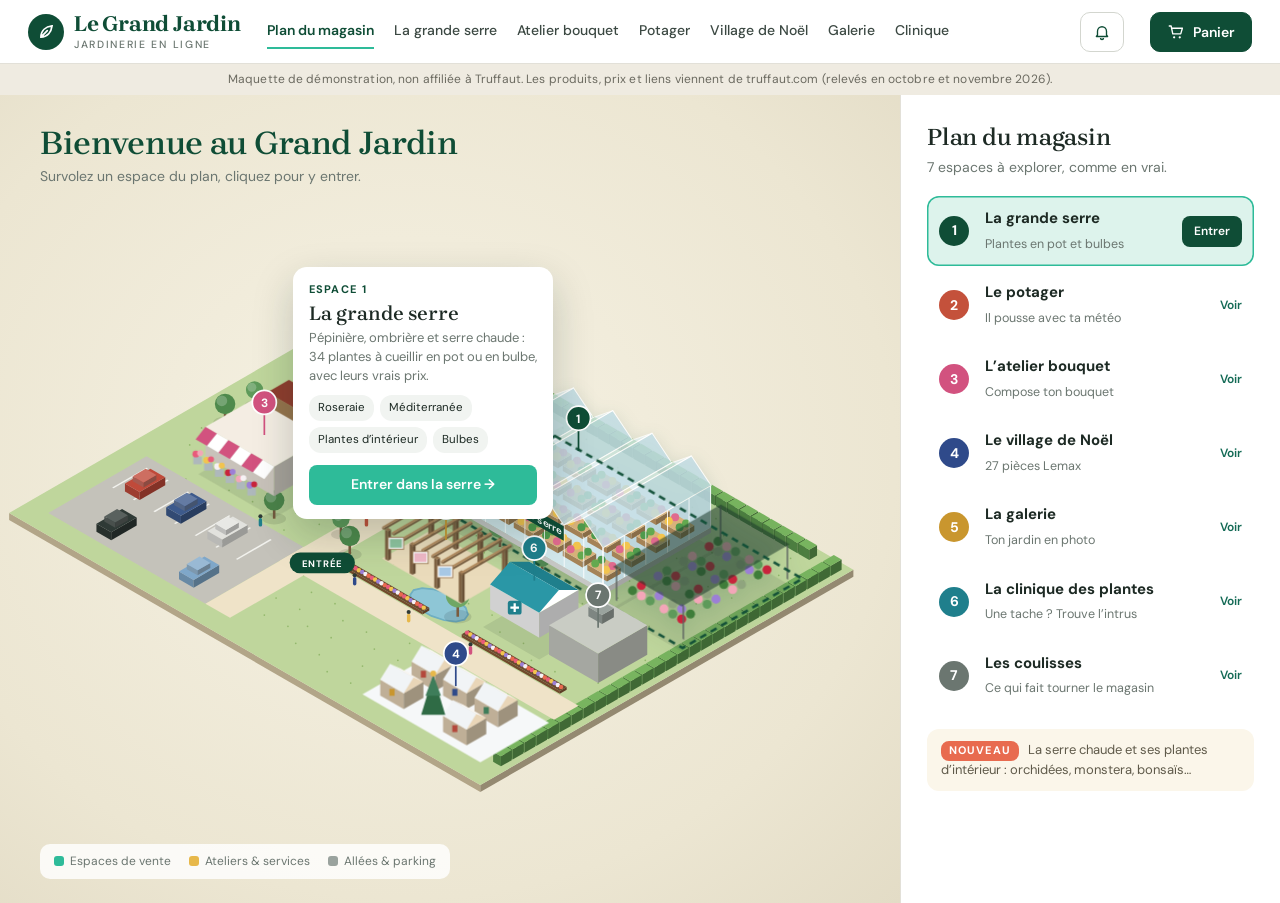
==== commit 0e1e8ebd: "Nouveau design : plan du magasin en accueil, allée de serre en perspective - Accueil : plan isométri" ====
--- a/index.html
+++ b/index.html
@@ -7,7 +7,7 @@
 <meta name="description" content="Maquette de démonstration : un site ludique et interactif imaginé pour Truffaut — potager virtuel, jardin-boutique, atelier bouquet, village de Noël, galerie et clinique des plantes.">
 <link rel="preconnect" href="https://fonts.googleapis.com">
 <link rel="preconnect" href="https://fonts.gstatic.com" crossorigin>
-<link href="https://fonts.googleapis.com/css2?family=Bricolage+Grotesque:opsz,wght@12..96,400;12..96,600;12..96,700&family=Caveat:wght@500;700&family=Fraunces:ital,opsz,wght,SOFT,WONK@0,9..144,400..700,0..100,0..1;1,9..144,400..700,0..100,0..1&display=swap" rel="stylesheet">
+<link href="https://fonts.googleapis.com/css2?family=Brygada+1918:ital,wght@0,500;0,600;0,700;1,500&family=DM+Sans:opsz,wght@9..40,400;9..40,500;9..40,600;9..40,700&family=Caveat:wght@500;700&family=Fraunces:ital,opsz,wght@0,9..144,400..700;1,9..144,400..600&display=swap" rel="stylesheet">
 <style>:root {
   --sky: #E6EDDD;
   --paper: #FBFAF4;
@@ -28,8 +28,9 @@
   --r: 12px;
   --shadow: 3px 4px 0 rgba(31, 58, 46, .22);
   --hand: 'Caveat', 'Segoe Print', cursive;
-  --ui: 'Bricolage Grotesque', 'Segoe UI', sans-serif;
-  --display: 'Fraunces', Georgia, serif;
+  --ui: 'DM Sans', 'Segoe UI', sans-serif;
+  --display: 'Brygada 1918', Georgia, serif;
+  --sapin: #0F4D36; --sapin-2: #136A55; --menthe: #2EBB99; --menthe-l: #DDF3EC; --gris: #6B7670; --ligne: #E2E0D8;
 }
 
 * { box-sizing: border-box; }
@@ -62,17 +63,25 @@
 /* ---------- top bar ---------- */
 .topbar {
   position: sticky; top: env(safe-area-inset-top, 0px); z-index: 40;
-  display: flex; align-items: center; gap: 14px;
-  padding: 10px 18px;
-  background: var(--paper);
-  border-bottom: 2px solid var(--line);
+  display: flex; align-items: center; gap: 26px;
+  height: 64px; padding: 0 28px;
+  background: #fff; border-bottom: 1px solid var(--ligne);
 }
-.topbar::after { content: ''; position: absolute; left: 0; right: 0; bottom: -14px; height: 14px; pointer-events: none;
-  background: url("data:image/svg+xml,%3Csvg xmlns='http://www.w3.org/2000/svg' width='120' height='14'%3E%3Cg stroke='%231F3A2E' stroke-width='1' %3E%3Cpath d='M0 1 Q15 12 30 1 T60 1 T90 1 T120 1' fill='none' stroke='%233F6B3A' stroke-width='1.6'/%3E%3Ccircle cx='15' cy='7' r='3.2' fill='%23EE9AAE'/%3E%3Ccircle cx='45' cy='7' r='2.6' fill='%23FFFFFF'/%3E%3Ccircle cx='75' cy='7' r='3.2' fill='%23F0A830'/%3E%3Ccircle cx='105' cy='7' r='2.6' fill='%238E7CC3'/%3E%3C/g%3E%3C/svg%3E") repeat-x; }
-.brand { display: flex; align-items: center; gap: 10px; color: var(--ink); text-decoration: none; }
-.brand svg { width: 42px; height: 42px; }
-.brand b { font-family: var(--display); font-size: 23px; font-weight: 600; line-height: 1; font-variation-settings: "SOFT" 100, "WONK" 1; }
-.brand small { display: block; font-family: var(--hand); font-size: 19px; color: var(--ink-soft); line-height: 1.1; }
+.brand { display: flex; align-items: center; gap: 10px; color: var(--sapin); text-decoration: none; flex: 0 0 auto; }
+.brand i { width: 36px; height: 36px; border-radius: 50%; background: var(--sapin); display: grid; place-items: center; }
+.brand b { display: block; font-family: var(--display); font-size: 22px; font-weight: 700; line-height: 1; letter-spacing: -.01em; }
+.brand small { display: block; font: 500 10.5px var(--ui); letter-spacing: .16em; text-transform: uppercase; color: var(--gris); margin-top: 3px; }
+.mainnav { display: flex; gap: 20px; overflow-x: auto; scrollbar-width: none; }
+.mainnav::-webkit-scrollbar { display: none; }
+.mainnav a { white-space: nowrap; font-size: 14px; font-weight: 500; color: #3B4842; text-decoration: none; padding: 6px 0; border-bottom: 2px solid transparent; }
+.mainnav a:hover { color: var(--sapin); }
+.mainnav a.on { color: var(--sapin); font-weight: 600; border-bottom-color: var(--menthe); }
+.top-btn { position: relative; display: inline-flex; align-items: center; gap: 8px; height: 40px; padding: 0 12px; border-radius: 10px; border: 1px solid #D3D6CF; background: #fff; color: var(--sapin); font: 600 14px var(--ui); cursor: pointer; text-decoration: none; }
+.top-btn.cart { background: var(--sapin); color: #fff; border-color: var(--sapin); padding: 0 16px; }
+.top-btn:hover { filter: brightness(1.08); }
+.top-btn .count { min-width: 20px; height: 20px; padding: 0 6px; border-radius: 10px; display: grid; place-items: center; font-size: 12px; background: var(--menthe); color: #fff; }
+#bell-btn .count { position: absolute; top: -7px; right: -7px; background: #E86B4F; }
+.top-btn .count:empty { display: none; }
 .topbar .spacer { flex: 1; }
 .chip-btn {
   position: relative;
@@ -94,11 +103,7 @@
   background: var(--tomato); color: #fff; font-size: 13px;
 }
 .chip-btn .count:empty { display: none; }
-.ribbon {
-  padding: 5px 18px;
-  margin-top: 0; padding-top: 14px; background: #F6E4B8; border-bottom: 1px dashed var(--line);
-  font-size: 13px; text-align: center; color: var(--ink-soft);
-}
+.ribbon { padding: 6px 18px; background: #EFEBE1; font-size: 12px; text-align: center; color: #6B6A60; letter-spacing: .01em; }
 
 /* ---------- generic pieces ---------- */
 .view { min-height: calc(100vh - 110px); }
@@ -206,12 +211,12 @@
 }
 @media (max-width: 640px) {
   body { font-size: 16px; }
-  .topbar { padding: 8px 12px; gap: 8px; }
+  .topbar { flex-wrap: wrap; height: auto; padding: 10px 16px 0; gap: 10px 12px; }
   .brand small { display: none; }
-  .brand b { font-size: 18px; }
-  .chip-btn { padding: 6px 10px; font-size: 14px; }
-  .chip-btn .lbl { display: none; }
-  .ribbon { font-size: 14px; }
+  .brand b { font-size: 19px; }
+  .mainnav { order: 3; flex: 1 0 100%; gap: 18px; padding-bottom: 4px; }
+  .top-btn .lbl { display: none; }
+  .ribbon { font-size: 12px; }
 }
 
 /* ---------- en-têtes fleuris & Gaston ---------- */
@@ -273,6 +278,85 @@
 
 .hsign2 { font-family: var(--ui); font-weight: 700; font-size: 4.6px; letter-spacing: .08em; fill: #F6D04A; }
 .hbulb { animation: blink 1.6s steps(2) infinite; }
+
+/* ============================================================
+   NOUVEAU DESIGN « jardinerie en ligne » : surcharges communes
+   (vert sapin, vert menthe, fonds clairs, ombres douces)
+   ============================================================ */
+body { background: #FAFAF7; background-image: none; color: #1D2A24; font-size: 16px; }
+h1, h2, .modal h2 { font-family: var(--display); font-weight: 600; letter-spacing: -.01em; color: #1D2A24; }
+a { color: var(--sapin-2); }
+:focus-visible { outline: 2px solid var(--menthe); outline-offset: 3px; }
+.page-head p { color: var(--gris); }
+.panel { background: #fff; border: 1px solid var(--ligne); border-radius: 16px; box-shadow: 0 6px 24px rgba(15, 40, 30, .07); }
+.btn { padding: 10px 20px; border: 0; border-radius: 8px; background: var(--sapin); color: #fff; font-weight: 600; font-size: 15px; box-shadow: none; transition: background .2s, transform .12s; }
+.btn:hover { transform: none; box-shadow: none; background: #136A55; }
+.btn:active { transform: translateY(1px); box-shadow: none; }
+.btn.sun { background: var(--menthe); color: #fff; }
+.btn.sun:hover { background: #27A887; }
+.btn.white { background: #fff; color: var(--sapin); box-shadow: inset 0 0 0 1.5px var(--sapin); }
+.btn.white:hover { background: var(--menthe-l); }
+.btn.red { background: #E86B4F; }
+.btn.small { padding: 7px 14px; font-size: 13.5px; }
+.tag { border: 1px solid #D3D6CF; background: #fff; font-weight: 600; }
+.field input, .field select, .field textarea { border: 1px solid #D3D6CF; border-radius: 10px; }
+.field input:focus, .field select:focus, .field textarea:focus { border-color: var(--menthe); outline: none; box-shadow: 0 0 0 3px var(--menthe-l); }
+.toast { background: #fff; border: 1px solid var(--ligne); border-radius: 14px; box-shadow: 0 12px 34px rgba(15, 40, 30, .16); animation: pop .3s ease-out; }
+.toast span { color: var(--gris); font-size: 14px; }
+.modal-back { background: rgba(15, 40, 30, .45); backdrop-filter: blur(2px); }
+.modal { background: #fff; border: 0; border-radius: 18px; box-shadow: 0 24px 70px rgba(15, 40, 30, .3); animation: pop .25s ease-out; }
+.modal h2 { font-size: 26px; }
+.modal .close { width: 34px; height: 34px; border: 1px solid #D3D6CF; font-size: 18px; color: #3B4842; }
+.modal .close:hover { background: var(--menthe-l); }
+.chip-btn { border: 1px solid #D3D6CF; border-radius: 18px; box-shadow: none; font-size: 14px; padding: 6px 14px; }
+.chip-btn:hover { transform: none; box-shadow: none; background: var(--menthe-l); }
+.chip-btn.on { background: var(--sapin); color: #fff; border-color: var(--sapin); }
+
+/* ---------- Accueil : plan du magasin ---------- */
+.view-hub { background: #fff; }
+.plan { display: grid; grid-template-columns: minmax(0, 1fr) 380px; min-height: calc(100vh - 92px); }
+.plan-map { position: relative; background: radial-gradient(ellipse at 45% 45%, #F6F2E4 0%, #ECE6D2 70%, #E3DCC6 100%); overflow: hidden; }
+.plan-title { position: absolute; left: 40px; top: 28px; z-index: 2; pointer-events: none; }
+.plan-title h1 { margin: 0; font: 600 clamp(26px, 2.6vw, 36px) var(--display); color: var(--sapin); letter-spacing: -.01em; }
+.plan-title p { margin: 4px 0 0; color: var(--gris); font-size: 14px; }
+.plan-svg { display: block; width: 100%; height: auto; margin-top: 30px; }
+.pz { cursor: pointer; outline: none; }
+.pz-hit { fill: transparent; }
+.pz-ring { fill: none; stroke: var(--c); stroke-width: 3; stroke-dasharray: 8 6; opacity: 0; transition: opacity .2s; pointer-events: none; }
+.pz.on .pz-ring, .pz:focus-visible .pz-ring { opacity: .95; }
+.pz { transition: filter .2s; }
+.pz.on { filter: drop-shadow(0 6px 10px rgba(15, 77, 54, .18)); }
+.plan-svg .pin { pointer-events: none; }
+.plan-tip { position: absolute; z-index: 3; width: 260px; background: #fff; border-radius: 14px; box-shadow: 0 16px 40px rgba(15, 40, 30, .22); padding: 14px 16px; }
+.plan-tip .k { font-size: 11px; letter-spacing: .12em; text-transform: uppercase; font-weight: 700; }
+.plan-tip h3 { margin: 4px 0; font: 600 20px var(--display); color: var(--encre, #1D2A24); }
+.plan-tip p { margin: 0 0 10px; font-size: 13px; color: var(--gris); line-height: 1.45; }
+.plan-tip .row { display: flex; gap: 6px; flex-wrap: wrap; margin-bottom: 12px; }
+.plan-tip .row span { font-size: 11.5px; background: #F1F4F1; padding: 4px 9px; border-radius: 12px; }
+.plan-tip .go { display: flex; justify-content: center; align-items: center; height: 40px; border-radius: 8px; background: var(--menthe); color: #fff; font-weight: 600; font-size: 14px; text-decoration: none; }
+.plan-tip .go:hover { background: #27A887; }
+.plan-legend { position: absolute; left: 40px; bottom: 24px; display: flex; flex-wrap: wrap; gap: 18px; font-size: 12px; color: var(--gris); background: rgba(255, 255, 255, .82); padding: 8px 14px; border-radius: 10px; }
+.plan-legend i { display: inline-block; width: 10px; height: 10px; border-radius: 3px; margin-right: 6px; vertical-align: -1px; }
+.plan-side { background: #fff; border-left: 1px solid var(--ligne); padding: 28px 26px; }
+.plan-side h2 { margin: 0; font: 600 24px var(--display); }
+.plan-side > p { margin: 6px 0 18px; color: var(--gris); font-size: 14px; }
+.plan-list a { display: grid; grid-template-columns: 34px 1fr auto; gap: 12px; align-items: center; padding: 11px 12px; border-radius: 12px; margin-bottom: 4px; text-decoration: none; color: inherit; }
+.plan-list a:hover, .plan-list a.on { background: var(--menthe-l); box-shadow: inset 0 0 0 1.5px var(--menthe); }
+.plan-list .n { width: 30px; height: 30px; border-radius: 50%; display: grid; place-items: center; color: #fff; font-weight: 700; font-size: 14px; }
+.plan-list b { display: block; font-size: 15px; }
+.plan-list small { font-size: 12.5px; color: var(--gris); }
+.plan-list em { font-style: normal; font-size: 12px; color: var(--sapin-2); font-weight: 600; }
+.plan-list a.on em { background: var(--sapin); color: #fff; padding: 6px 12px; border-radius: 8px; }
+.plan-note { margin-top: 18px; padding: 12px 14px; border-radius: 12px; background: #FBF6EA; font-size: 13px; color: #5F5A4A; line-height: 1.45; }
+.plan-note b { display: inline-block; margin-right: 6px; font-size: 11px; letter-spacing: .1em; text-transform: uppercase; color: #fff; background: #E86B4F; padding: 2px 8px; border-radius: 8px; }
+@media (max-width: 900px) {
+  .plan { grid-template-columns: 1fr; }
+  .plan-title { position: static; padding: 20px 16px 0; }
+  .plan-svg { margin-top: 0; }
+  .plan-tip { display: none; }
+  .plan-legend { position: static; margin: 0 16px 16px; }
+  .plan-side { border-left: 0; border-top: 1px solid var(--ligne); padding: 20px 16px 40px; }
+}
 
 /* ---------- Silence ça truffe ---------- */
 .logo-title { display: inline-flex; flex-wrap: wrap; align-items: baseline; gap: 0 .25em; }
@@ -415,75 +499,90 @@
   .seed-list { grid-template-columns: repeat(4, 1fr); }
 }
 
-/* ---------- Jardin-boutique ---------- */
-.walk-ctrl { display: flex; gap: 8px; align-items: center; }
-.walk-ctrl .btn { padding: 8px 16px; }
-.walk-ctrl select { padding: 9px 12px; border: 2px solid var(--line); border-radius: 999px; background: #fff; font-weight: 700; }
-.garden-scroll { overflow-x: auto; overflow-y: hidden; border-radius: 30px; padding: 0; scrollbar-color: var(--leaf) transparent; }
-.garden-svg { display: block; }
-.garden-scroll { background: #DDEEF0; box-shadow: inset 0 0 0 1px rgba(31,58,46,.08); cursor: pointer; }
-.garden-svg text { pointer-events: none; }
-.zone-sign { font-family: var(--display); font-size: 21px; font-weight: 600; fill: #F7F3E6; letter-spacing: .01em; }
-.store-sign { font-family: var(--display); font-size: 23px; font-weight: 600; fill: #F7F3E6; }
-.store-sub { font-family: var(--ui); font-size: 9px; font-weight: 700; letter-spacing: .06em; fill: #CFE3C9; }
-.door-label { font-family: var(--hand); font-size: 20px; fill: #F7F3E6; opacity: .9; }
-.rack-head { font-family: var(--ui); font-size: 10px; font-weight: 800; letter-spacing: .22em; fill: #F7F3E6; }
-.till { font-family: var(--ui); font-size: 11px; font-weight: 700; fill: #1F3A2E; }
-.till-note { font-family: var(--hand); font-size: 11px; fill: #1F3A2E; }
-.ptag-name { font-family: var(--ui); font-size: 12px; font-weight: 700; fill: #1F3A2E; }
-.ptag-price { font-family: var(--ui); font-size: 15px; font-weight: 800; fill: #2E6B3F; }
-.ptag-note { font-family: var(--ui); font-size: 10.5px; fill: #6B776F; }
-.shop-plant { cursor: pointer; }
-.shop-plant:focus { outline: none; }
-.shop-plant .glow { fill: #FFF6C8; opacity: 0; transition: opacity .25s; }
-.shop-plant:hover .glow, .shop-plant:focus-visible .glow { opacity: .75; }
-.shop-plant .ptag { transition: transform .2s; }
-.shop-plant:hover .ptag, .shop-plant:focus-visible .ptag { transform: translateY(-4px); }
-.shop-plant:hover .ptag rect:first-child, .shop-plant:focus-visible .ptag rect:first-child { stroke: #2E6B3F; stroke-width: 2.5; }
-.shop-plant:hover .sway, .shop-plant:focus-visible .sway { animation: shake .6s ease-in-out; }
-.sway { transform-box: fill-box; transform-origin: 50% 100%; }
-@keyframes shake { 25% { transform: rotate(-2.5deg); } 75% { transform: rotate(2.5deg); } }
-.hang { animation: hang 5s ease-in-out infinite alternate; }
-@keyframes hang { from { transform: rotate(-1.6deg); } to { transform: rotate(1.6deg); } }
-.checkout { cursor: pointer; }
-.checkout:focus { outline: none; }
-.checkout:hover rect:first-of-type, .checkout:focus-visible rect:first-of-type { stroke: #F0A830; stroke-width: 3; }
-.walking .hopper { animation: hop .36s ease-in-out infinite; }
-.walking .l1 { animation: legA .36s ease-in-out infinite; }
-.walking .l2 { animation: legA .36s ease-in-out infinite reverse; }
-.walking .wheel { animation: roll .5s linear infinite; }
-.wheel { transform-box: fill-box; transform-origin: center; }
-@keyframes roll { to { transform: rotate(360deg); } }
-@keyframes hop { 50% { transform: translateY(-3px); } }
-@keyframes legA { 50% { transform: translateY(-4px); } }
-.fly { animation: flyleaf .9s cubic-bezier(.4, -0.3, .6, 1) forwards; }
-@keyframes flyleaf { to { transform: translate(var(--dx), var(--dy)) scale(.6); opacity: .7; } }
-.pick-head { display: flex; gap: 14px; align-items: center; margin-bottom: 8px; }
-.pick-head h2 { margin: 0 0 4px; }
-.pick-art { width: 110px; height: 148px; flex: 0 0 auto; background: radial-gradient(circle at 50% 60%, #F1F5EA, #fff 70%); border-radius: 16px; }
-@media (prefers-reduced-motion: reduce) { .hang, .walking .hopper, .walking .wheel, .walking .l1, .walking .l2 { animation: none; } }
-.hint { color: var(--ink-soft); font-size: 18px; margin: 10px 4px 0; }
-.form-opt { display: grid; grid-template-columns: auto 1fr auto; gap: 12px; align-items: center; padding: 12px; margin: 8px 0; border: 2px solid var(--line); border-radius: 18px; background: #fff; }
-.form-opt.off { opacity: .55; border-style: dashed; grid-template-columns: auto 1fr; }
-.fo-em { font-size: 32px; }
-.form-opt b { display: block; font-size: 18px; }
-.form-opt span { display: block; font-size: 14px; color: var(--ink-soft); line-height: 1.3; }
-.form-opt .fo-price { color: var(--ink); font-weight: 700; font-size: 16px; }
+/* ---------- La grande serre : allée en perspective ---------- */
+.view-jardin { background: #fff; }
+.serre-stage { position: relative; height: min(calc(100vh - 92px), 860px); min-height: 520px; overflow: hidden; background: #E9EEF0; user-select: none; }
+.serre-svg { display: block; width: 100%; height: 100%; }
+.serre-svg text { pointer-events: none; }
+.bay { cursor: pointer; outline: none; }
+.bay .hit { fill: transparent; }
+.bay:hover use, .bay:focus-visible use { filter: brightness(1.08) saturate(1.1); }
+.bay:hover .tag rect:first-child, .bay:focus-visible .tag rect:first-child { stroke: #2EBB99; stroke-width: 2.5; }
+.checkout { cursor: pointer; outline: none; }
+.checkout:hover .zsign rect:first-of-type { filter: brightness(1.2); }
+
+.serre-crumb { position: absolute; left: 24px; top: 18px; display: flex; gap: 8px; align-items: center; background: rgba(255, 255, 255, .92); padding: 8px 14px; border-radius: 20px; font-size: 13px; color: var(--gris); box-shadow: 0 2px 10px rgba(0, 0, 0, .08); }
+.serre-crumb b { color: var(--sapin); }
+.serre-mini { position: absolute; right: 22px; top: 18px; width: 228px; background: rgba(255, 255, 255, .95); border-radius: 14px; padding: 12px 12px 10px; box-shadow: 0 6px 24px rgba(0, 0, 0, .12); }
+.serre-mini h4 { margin: 0 0 6px; font: 600 13px var(--ui); color: var(--sapin); display: flex; justify-content: space-between; }
+.serre-mini h4 span { color: var(--gris); font-weight: 500; }
+.serre-mini ol { list-style: none; margin: 0; padding: 0; display: grid; gap: 3px; }
+.serre-mini button { width: 100%; display: flex; justify-content: space-between; align-items: center; gap: 8px; padding: 6px 10px; border: 0; border-radius: 8px; background: #F1F4F0; font: 500 12.5px var(--ui); color: #3B4842; cursor: pointer; text-align: left; }
+.serre-mini button small { font-size: 11px; color: var(--gris); }
+.serre-mini button:hover { background: var(--menthe-l); }
+.serre-mini li.on button { background: var(--menthe); color: #fff; font-weight: 600; }
+.serre-mini li.on small { color: #E4FFF6; }
+
+.serre-walk { position: absolute; left: 50%; transform: translateX(-50%); bottom: 20px; display: flex; align-items: center; gap: 6px; background: rgba(255, 255, 255, .96); border-radius: 40px; padding: 6px; box-shadow: 0 8px 30px rgba(0, 0, 0, .18); max-width: calc(100% - 24px); }
+.serre-walk .b { height: 44px; padding: 0 20px; border-radius: 22px; border: 0; background: transparent; font: 600 14px var(--ui); color: var(--sapin); cursor: pointer; white-space: nowrap; }
+.serre-walk .b.go { background: var(--sapin); color: #fff; }
+.serre-walk .b:disabled { opacity: .35; cursor: default; }
+.serre-steps { display: flex; gap: 5px; padding: 0 10px; }
+.serre-steps i { width: 22px; height: 5px; border-radius: 3px; background: #D5DBD7; }
+.serre-steps i.on { background: var(--menthe); }
+.serre-walk .lbl { font-size: 12.5px; color: var(--gris); padding: 0 8px; min-width: 160px; text-align: center; }
+.serre-walk .lbl b { display: block; color: #1D2A24; font-size: 14px; }
+
+.serre-card { position: absolute; z-index: 4; width: 280px; background: #fff; border-radius: 16px; box-shadow: 0 18px 50px rgba(15, 40, 30, .28); overflow: hidden; }
+.serre-card .sc-ph { height: 140px; background: radial-gradient(circle at 50% 60%, #F1F5EE, #E4ECE5); display: grid; place-items: center; }
+.serre-card .sc-ph img, .serre-card .sc-ph svg { height: 128px; width: auto; }
+.serre-card .bd { padding: 12px 16px 16px; }
+.serre-card .rayon { font-size: 11px; letter-spacing: .12em; text-transform: uppercase; color: var(--sapin-2); font-weight: 600; }
+.serre-card h3 { margin: 3px 0 0; font: 600 19px var(--display); }
+.serre-card i { color: var(--gris); font-size: 13px; }
+.serre-card .row { display: flex; align-items: baseline; justify-content: space-between; gap: 10px; margin-top: 10px; }
+.serre-card .row b { font: 700 21px var(--ui); color: var(--sapin); white-space: nowrap; }
+.serre-card .row small { font-size: 12px; color: var(--gris); text-align: right; }
+.serre-card .opts { display: flex; gap: 6px; margin-top: 10px; }
+.serre-card .opts span { font-size: 12px; padding: 5px 10px; border-radius: 14px; background: var(--menthe-l); color: var(--sapin); font-weight: 600; }
+.serre-card .opts span.off { background: #F0F0EC; color: #9AA09C; text-decoration: line-through; }
+.serre-card .btn { width: 100%; justify-content: center; margin-top: 12px; }
+.serre-hint { margin: 10px 24px 24px; font-size: 13px; color: var(--gris); }
+
+/* fenêtre « choisir la forme » et panier */
+.pick-head { display: flex; gap: 14px; align-items: center; margin-bottom: 10px; }
+.pick-head h2 { margin: 0; }
+.pick-latin { margin: 2px 0 0; font-style: italic; color: var(--gris); }
+.pick-art { width: 104px; height: 120px; flex: 0 0 auto; border-radius: 14px; background: radial-gradient(circle at 50% 60%, #F1F5EE, #E4ECE5); display: grid; place-items: center; overflow: hidden; }
+.pick-art img, .pick-art svg { height: 112px; width: auto; }
+.form-opt { display: grid; grid-template-columns: 1fr auto; gap: 12px; align-items: center; padding: 12px 14px; margin: 8px 0; border: 1px solid var(--ligne); border-radius: 14px; background: #fff; }
+.form-opt.off { opacity: .55; border-style: dashed; grid-template-columns: 1fr; }
+.form-opt b { display: block; font-size: 16px; }
+.form-opt span { display: block; font-size: 13.5px; color: var(--gris); line-height: 1.3; }
+.form-opt .fo-price { color: var(--sapin); font-weight: 700; font-size: 16px; }
 .basket-list { list-style: none; padding: 0; margin: 12px 0; display: grid; gap: 8px; }
-.basket-list li { display: flex; justify-content: space-between; gap: 12px; align-items: center; padding: 10px 12px; border: 2px solid var(--line); border-radius: 14px; background: #fff; }
-.basket-list li span { display: block; font-size: 13px; color: var(--ink-soft); }
+.basket-list li { display: flex; justify-content: space-between; gap: 12px; align-items: center; padding: 10px 12px; border: 1px solid var(--ligne); border-radius: 14px; background: #fff; }
+.basket-list li span { display: block; font-size: 13px; color: var(--gris); }
 .qty { display: flex; align-items: center; gap: 8px; }
-.qty button { width: 30px; height: 30px; border: 2px solid var(--line); border-radius: 50%; background: var(--sun); font-weight: 700; cursor: pointer; }
+.qty button { width: 30px; height: 30px; border: 1px solid #D3D6CF; border-radius: 50%; background: var(--menthe-l); color: var(--sapin); font-weight: 700; cursor: pointer; }
 .basket-total { font-size: 20px; text-align: right; margin: 6px 0 0; }
 .link-list { padding-left: 20px; }
 .link-list li { margin: 6px 0; }
 .jiggle { animation: jig .5s; }
-@keyframes jig { 25% { transform: rotate(-10deg) scale(1.1); } 75% { transform: rotate(8deg) scale(1.1); } }
-@media (max-width: 640px) {
-  .walk-ctrl { width: 100%; }
-  .walk-ctrl select { flex: 1; min-width: 0; }
-  .form-opt { grid-template-columns: auto 1fr; }
-  .form-opt .btn { grid-column: 1 / -1; }
+@keyframes jig { 25% { transform: rotate(-6deg) scale(1.08); } 75% { transform: rotate(5deg) scale(1.08); } }
+
+@media (max-width: 760px) {
+  .serre-stage { height: calc(100vh - 150px); min-height: 480px; }
+  .serre-mini { display: none; }
+  .serre-crumb { left: 12px; top: 12px; font-size: 12px; }
+  .serre-steps { display: none; }
+  .serre-walk { bottom: 12px; }
+  .serre-walk .b { padding: 0 14px; }
+  .serre-walk .lbl { min-width: 0; }
+  .serre-walk .lbl span { display: none; }
+  .serre-walk .lbl b { white-space: nowrap; font-size: 13px; }
+  .serre-card { display: none; }
+  .form-opt { grid-template-columns: 1fr; }
 }
 
 /* ---------- Mon bouquet ---------- */
@@ -813,16 +912,18 @@
 <body>
 <div id="deco-defs"></div>
 <header class="topbar">
-  <a class="brand" href="#" aria-label="Le Grand Jardin, retour à la carte">
-    <svg viewBox="0 0 48 48" aria-hidden="true"><circle cx="24" cy="24" r="21" fill="#7CC46A" stroke="#2E3A2A" stroke-width="3"/><path d="M15 33 C15 20 24 13 34 13 C34 25 27 33 15 33 Z" fill="#FFFCF2" stroke="#2E3A2A" stroke-width="3" stroke-linejoin="round"/><path d="M15 33 L27 21" stroke="#2E3A2A" stroke-width="3" stroke-linecap="round"/></svg>
-    <span><b>Le Grand Jardin</b><small>une idée pour Truffaut</small></span>
+  <a class="brand" href="#" aria-label="Le Grand Jardin, plan du magasin">
+    <i aria-hidden="true"><svg viewBox="0 0 24 24" width="19" height="19"><path d="M5 19c0-8 6-13 14-14-1 8-6 14-14 14zm0 0 8-8" fill="none" stroke="#fff" stroke-width="2.2" stroke-linecap="round"/></svg></i>
+    <span><b>Le Grand Jardin</b><small>Jardinerie en ligne</small></span>
   </a>
+  <nav class="mainnav" aria-label="Les espaces">
+    <a href="#" data-r="">Plan du magasin</a><a href="#jardin" data-r="jardin">La grande serre</a><a href="#bouquet" data-r="bouquet">Atelier bouquet</a><a href="#potager" data-r="potager">Potager</a><a href="#noel" data-r="noel">Village de Noël</a><a href="#galerie" data-r="galerie">Galerie</a><a href="#clinique" data-r="clinique">Clinique</a>
+  </nav>
   <span class="spacer"></span>
-  <a class="chip-btn" id="home-btn" href="#" hidden><span aria-hidden="true">🗺️</span><span class="lbl">La carte</span></a>
-  <a class="chip-btn" id="bell-btn" href="#potager" aria-label="Alertes du potager"><span aria-hidden="true">🔔</span><span class="lbl">Potager</span><span class="count" id="bell-count"></span></a>
-  <button class="chip-btn" id="basket-btn" type="button" aria-label="Mon panier"><span aria-hidden="true">🧺</span><span class="lbl">Panier</span><span class="count" id="basket-count"></span></button>
+  <a class="top-btn" id="bell-btn" href="#potager" aria-label="Alertes du potager"><svg viewBox="0 0 24 24" width="18" height="18" aria-hidden="true"><path d="M6 16V11a6 6 0 0 1 12 0v5l1.5 2h-15zM10 20a2 2 0 0 0 4 0" fill="none" stroke="currentColor" stroke-width="1.8" stroke-linejoin="round"/></svg><span class="count" id="bell-count"></span></a>
+  <button class="top-btn cart" id="basket-btn" type="button" aria-label="Mon panier"><svg viewBox="0 0 24 24" width="18" height="18" aria-hidden="true"><path d="M3 4h2.5l2.2 10.5h10.6L20.5 7H7" fill="none" stroke="currentColor" stroke-width="1.8" stroke-linejoin="round" stroke-linecap="round"/><circle cx="9.5" cy="19" r="1.5" fill="currentColor"/><circle cx="17" cy="19" r="1.5" fill="currentColor"/></svg><span class="lbl">Panier</span><span class="count" id="basket-count"></span></button>
 </header>
-<div class="ribbon">Maquette de démonstration, non affiliée à Truffaut. Les produits, prix et liens viennent de truffaut.com (relevés le 17/10/2026).</div>
+<div class="ribbon">Maquette de démonstration, non affiliée à Truffaut. Les produits, prix et liens viennent de truffaut.com (relevés en octobre et novembre 2026).</div>
 <main id="view" class="view"></main>
 <div class="toasts" id="toasts" aria-live="polite"></div>
 <script>/* ============================================================
@@ -887,11 +988,11 @@
     forms: { plante: { label: 'Pot de 5 L', price: 29.99, url: T + 'rosier-annapurna-pot-5l-830735.html' } } },
   { id: 'rosier-nd', zone: 'roseraie', name: "Rosier grimpant 'New Dawn'", kind: 'climber', color: '#F8D2D8',
     forms: { plante: { label: 'Pot de 5 L', price: 44.99, url: T + 'rosier-grimpant-new-dawn-pot-5-litres-830746.html' } } },
-  { id: 'olivier', zone: 'mediterranee', name: 'Olivier sur tige', kind: 'olive', color: '#8FA86A',
+  { id: 'olivier', zone: 'mediterranee', name: 'Olivier sur tige', kind: 'olive', color: '#8FA86A', img: 'olivier', h: 1.25,
     forms: { plante: { label: 'H 80-100 cm, pot 19 cm', price: 43.99, url: T + 'olea-europaea-olivier-sur-tige-plantes-de-jardin-80-100-cm-de-haut-pot-19-cm.html' } } },
-  { id: 'citron', zone: 'mediterranee', name: "Citronnier 'Eureka' 4 saisons", kind: 'lemon', color: '#FFD94A',
+  { id: 'citron', zone: 'mediterranee', name: "Citronnier 'Eureka' 4 saisons", kind: 'lemon', color: '#FFD94A', img: 'citronnier', h: 1.35,
     forms: { plante: { label: 'Pot de 10 L, 140-160 cm', price: 122.74, url: T + 'citrus-limon-var-eureka-citron-toute-l-annee-4-saisons-couleur-floraison-blanc-taille-pot-de-10-litres-140-160-cm.html' } } },
-  { id: 'lavande', zone: 'mediterranee', name: 'Lavande officinale', kind: 'lavender', color: '#9C7FD6',
+  { id: 'lavande', zone: 'mediterranee', name: 'Lavande officinale', kind: 'lavender', color: '#9C7FD6', img: 'lavande', h: .5,
     forms: { plante: { label: 'Pot de 1 L', price: 5.99, url: T + 'lavande-officinale-ctr-1-litre-26562.html' } } },
   { id: 'mimosa', zone: 'mediterranee', name: 'Mimosa chenille', kind: 'mimosa', color: '#FFE04D',
     forms: { plante: { label: '80-90 cm, pot 19 cm', price: 104.95, url: T + 'mimosa-chenille-acacia-longifolia-plante-fleurie-80-90-cm-19-cm-plante-d-exterieur.html' } } },
@@ -903,6 +1004,23 @@
     forms: { plante: { label: 'Pot de 5 L', price: 39.99, url: T + 'fargesia-scabrida-asian-wonder-c5l-814658.html' } } },
   { id: 'cyclamen', zone: 'ombre', name: "Cyclamen Indiaka® en jardinière", kind: 'cyclamen', color: '#E14C8B',
     forms: { plante: { label: 'Jardinière 40 cm', price: 24.99, url: T + 'cyclamen-indiaka-jardiniere-l40cm-804087.html' } } },
+  // Serre chaude : plantes d'intérieur (prix relevés sur truffaut.com le 03/11/2026)
+  { id: 'monstera', zone: 'interieur', name: 'Monstera avec tuteur mousse', kind: 'img', img: 'monstera', h: .8, color: '#3E8E5A', latin: 'Monstera deliciosa',
+    forms: { plante: { label: 'Avec tuteur mousse', price: 19.99, url: T + 'plantes/plantes-d-interieur.html' } } },
+  { id: 'ficus-lyrata', zone: 'interieur', name: 'Figuier lyre', kind: 'img', img: 'ficus-lyrata', h: .85, color: '#4E8A3E', latin: 'Ficus lyrata',
+    forms: { plante: { label: 'H 60 cm, pot Ø17 cm', price: 44.90, url: T + 'plante-d-interieur-ficus-lyrata-60cm-plante-d-interieur-60cm.html' } } },
+  { id: 'sansevieria', zone: 'interieur', name: 'Langue de belle-mère', kind: 'img', img: 'sansevieria', h: .55, color: '#5E8C3E', latin: 'Sansevieria futura',
+    forms: { plante: { label: 'Pot Ø12 cm', price: 10.99, url: T + 'sansevieria-futura-pot-d12-cm-691900.html' } } },
+  { id: 'pothos', zone: 'interieur', name: 'Pothos', kind: 'img', img: 'pothos', h: .55, hang: true, color: '#5DB565', latin: 'Epipremnum aureum',
+    forms: { plante: { label: 'Pot Ø13 cm', price: 6.49, url: T + 'pothos-plante-13cm-pot-333965.html' } } },
+  { id: 'orchidee', zone: 'interieur', name: 'Orchidée papillon', kind: 'img', img: 'orchidee', h: .52, color: '#F2B6D2', latin: 'Phalaenopsis 1 tige',
+    forms: { plante: { label: 'Pot Ø12 cm', price: 7.99, url: T + 'phalaenopsis-rose-1-tige-pot-588834.html' } } },
+  { id: 'anthurium', zone: 'interieur', name: 'Anthurium', kind: 'img', img: 'anthurium', h: .5, color: '#D9283A', latin: 'Anthurium andreanum',
+    forms: { plante: { label: 'Pot Ø12 cm, coloris variables', price: 14.99, url: T + 'anthurium-plante-12cm-pot-coloris-variables-196997.html' } } },
+  { id: 'cactus', zone: 'interieur', name: 'Cierge du Pérou', kind: 'img', img: 'cactus', h: .5, color: '#4E8A3E', latin: 'Cereus peruvianus',
+    forms: { plante: { label: 'Pot Ø8,5 cm', price: 7.49, url: T + 'cereus-peruvianus-monstr-cactus-de-roche-en-pot-de-8-5cm.html' } } },
+  { id: 'bonsai', zone: 'interieur', name: 'Bonsaï Ficus', kind: 'img', img: 'bonsai', h: .45, color: '#5DA14E', latin: 'Ficus microcarpa',
+    forms: { plante: { label: 'H 30 cm, pot Ø17 cm', price: 18.99, url: T + 'catalogsearch/result/?q=bonsai+ficus+microcarpa' } } },
   { id: 'pensee', zone: 'massif', name: 'Pensées', kind: 'pansy', color: '#7A5BD0',
     forms: { plante: { label: 'Barquette de 10 plants', price: 8.49, url: T + 'pensee-barquette-10-plants-coloris-variables-25130.html' } } },
   { id: 'dahlia', zone: 'massif', name: "Dahlia décoratif 'Byzance'", kind: 'dahlia', color: '#E8563F',
@@ -936,6 +1054,7 @@
   { id: 'roseraie', name: 'La roseraie' },
   { id: 'mediterranee', name: 'Le coin méditerranéen' },
   { id: 'ombre', name: 'Le sous-bois' },
+  { id: 'interieur', name: 'La serre chaude' },
   { id: 'massif', name: 'Les massifs à bulbes' },
   { id: 'potager', name: 'Le potager' },
 ];
@@ -1290,7 +1409,7 @@
   view.className = 'view view-' + (path || 'hub');
   current = mod;
   document.title = (mod.title ? mod.title + ' — ' : '') + 'Le Grand Jardin';
-  $('#home-btn').hidden = !path;
+  $$('.mainnav a').forEach((a) => { const on = a.dataset.r === (ROUTES[path] ? path : ''); a.classList.toggle('on', on); if (on) a.setAttribute('aria-current', 'page'); else a.removeAttribute('aria-current'); });
   mod.mount(view);
   window.scrollTo(0, 0);
   const h = view.querySelector('h1');
@@ -2451,317 +2570,194 @@
 })();
 
 /* ============================================================
-   PAGE D'ACCUEIL — carte illustrée détaillée et colorée
+   PAGE D'ACCUEIL — plan du magasin en vue isométrique
+   Survoler un espace l'entoure et ouvre sa fiche ; cliquer y entre.
    ============================================================ */
 const HubMap = (() => {
-  const K = '#22303A'; // encre de la carte
-  const sw = (w = 1.2) => `stroke="${K}" stroke-width="${w}" stroke-linejoin="round" stroke-linecap="round"`;
-  const shadow = (x, y, rx, ry) => `<ellipse cx="${x}" cy="${y}" rx="${rx}" ry="${ry}" fill="#1E3B2A" opacity=".22"/>`;
-
-  /* ---- motifs ---- */
-  const defs = `<defs>
-    <linearGradient id="hSea" x1="0" y1="0" x2="0" y2="1"><stop offset="0" stop-color="#3FB6C4"/><stop offset="1" stop-color="#1F8FA8"/></linearGradient>
-    <radialGradient id="hIsle" cx=".5" cy=".45" r=".6"><stop offset="0" stop-color="#9ED36A"/><stop offset=".7" stop-color="#72B84E"/><stop offset="1" stop-color="#4E9A3E"/></radialGradient>
-    <linearGradient id="hPond" x1="0" y1="0" x2="1" y2="1"><stop offset="0" stop-color="#6FD0D8"/><stop offset="1" stop-color="#2E9DB5"/></linearGradient>
-    <linearGradient id="hGlass" x1="0" y1="0" x2="1" y2="1"><stop offset="0" stop-color="#DDF4F6" stop-opacity=".95"/><stop offset=".5" stop-color="#A7DCE3" stop-opacity=".8"/><stop offset="1" stop-color="#7CC3CF" stop-opacity=".85"/></linearGradient>
-    <linearGradient id="hWood" x1="0" y1="0" x2="0" y2="1"><stop offset="0" stop-color="#B9773E"/><stop offset="1" stop-color="#8A5428"/></linearGradient>
-    <linearGradient id="hRoofR" x1="0" y1="0" x2="0" y2="1"><stop offset="0" stop-color="#E5583E"/><stop offset="1" stop-color="#B83A2A"/></linearGradient>
-    <linearGradient id="hSnow" x1="0" y1="0" x2="0" y2="1"><stop offset="0" stop-color="#FFFFFF"/><stop offset="1" stop-color="#DCE9F2"/></linearGradient>
-    <linearGradient id="hPath" x1="0" y1="0" x2="0" y2="1"><stop offset="0" stop-color="#F1DDB0"/><stop offset="1" stop-color="#DDBF86"/></linearGradient>
-    <pattern id="hCobble" width="14" height="10" patternUnits="userSpaceOnUse"><rect width="14" height="10" fill="url(#hPath)"/><path d="M0 5 h14 M7 0 v5 M0 5 v5 M14 5 v5" stroke="#B9965C" stroke-width=".8"/></pattern>
-    <pattern id="hWaves" width="60" height="22" patternUnits="userSpaceOnUse"><path d="M4 14 q8 -7 16 0 t16 0" fill="none" stroke="#fff" stroke-width="1.6" opacity=".45"/></pattern>
-    <pattern id="hGrass" width="18" height="16" patternUnits="userSpaceOnUse"><path d="M3 12 l2 -5 l2 5 M11 6 l1.5 -4 l1.5 4" stroke="#4E9A3E" stroke-width="1" fill="none" opacity=".55"/></pattern>
-    <filter id="hSoft"><feGaussianBlur stdDeviation="1.2"/></filter>
-  </defs>`;
-
-  /* ---- éléments ---- */
-  const tree = (x, y, s = 1, c = '#3E8F48', fruit = null) => `<g transform="translate(${x} ${y}) scale(${s})">${shadow(4, 4, 30, 9)}
-    <path d="M-4 0 Q-5 -18 -2 -30 L3 -30 Q5 -18 4 0Z" fill="#7A4A26" ${sw(1.2)}/>
-    <path d="${blob(0, -48, 30, 26, 10, .14, Math.round(x))}" fill="${c}" ${sw(1.4)}/><path d="${blob(8, -42, 20, 16, 8, .16, Math.round(y))}" fill="${Deco.shade(c, -0.2)}" opacity=".55"/>
-    <path d="${blob(-9, -56, 12, 9, 7, .2, 3)}" fill="${Deco.shade(c, 0.25)}" opacity=".8"/>
-    ${[[-14, -52], [-4, -64], [12, -54], [2, -40], [-18, -40]].map(([a, b]) => `<path d="M${a - 4} ${b} q4 -4 8 0" fill="none" stroke="${K}" stroke-width=".7" opacity=".5"/>`).join('')}
-    ${fruit ? [[-12, -46], [10, -58], [14, -40], [-4, -36], [-2, -60]].map(([a, b]) => `<circle cx="${a}" cy="${b}" r="3.2" fill="${fruit}" ${sw(.7)}/><circle cx="${a - 1}" cy="${b - 1}" r=".9" fill="#fff" opacity=".7"/>`).join('') : ''}</g>`;
-  const cypress = (x, y, s = 1) => `<g transform="translate(${x} ${y}) scale(${s})">${shadow(3, 3, 12, 4)}<path d="M0 -70 C14 -50 14 -14 0 0 C-14 -14 -14 -50 0 -70Z" fill="#2E6B3A" ${sw(1.2)}/><path d="M0 -70 C8 -50 8 -14 0 0Z" fill="#22552E" opacity=".6"/></g>`;
-  const bush = (x, y, s = 1, c = '#4FA04A', fl = null) => `<g transform="translate(${x} ${y}) scale(${s})"><path d="${blob(0, -10, 18, 12, 8, .2, Math.round(x + y))}" fill="${c}" ${sw(1.1)}/><path d="${blob(5, -7, 11, 7, 7, .2, 2)}" fill="${Deco.shade(c, -0.22)}" opacity=".5"/>${fl ? [[-8, -14], [4, -18], [10, -9], [-2, -8]].map(([a, b]) => `<circle cx="${a}" cy="${b}" r="2.4" fill="${fl}" ${sw(.5)}/>`).join('') : ''}</g>`;
-  const fence = (x1, y1, x2, y2, n) => { let g = `<path d="M${x1} ${y1 - 8} L${x2} ${y2 - 8} M${x1} ${y1 - 3} L${x2} ${y2 - 3}" stroke="#F4EBD9" stroke-width="2.6"/><path d="M${x1} ${y1 - 8} L${x2} ${y2 - 8} M${x1} ${y1 - 3} L${x2} ${y2 - 3}" stroke="${K}" stroke-width=".5" opacity=".6"/>`;
-    for (let i = 0; i <= n; i++) { const t = i / n, x = x1 + (x2 - x1) * t, y = y1 + (y2 - y1) * t; g += `<path d="M${x - 1.6} ${y} v-12 l1.6 -2.4 l1.6 2.4 v12z" fill="#FBF5E8" ${sw(.6)}/>`; } return g; };
-  const tulipRow = (x, y, len, c, ang = 0) => `<g transform="translate(${x} ${y}) rotate(${ang})"><rect x="0" y="-5" width="${len}" height="10" rx="5" fill="#5DA548"/>${Array.from({ length: Math.floor(len / 9) }, (_, i) => `<path d="M${5 + i * 9} -1 q-3 -5 0 -7 q3 2 0 7 q3 -5 6 -1 q-3 4 -6 1z" fill="${c}" stroke="${Deco.shade(c, -0.35)}" stroke-width=".5"/>`).join('')}</g>`;
-  const bannerSign = (x, y, label, c) => { const w = label.length * 11 + 34; return `<g class="hsign" transform="translate(${x} ${y})">
-    <path d="M${-w / 2 - 14} 2 l14 -12 v24z M${w / 2 + 14} 2 l-14 -12 v24z" fill="${Deco.shade(c, -0.3)}" ${sw(1.1)}/>
-    <rect x="${-w / 2}" y="-14" width="${w}" height="30" rx="3" fill="${c}" ${sw(1.3)}/><path d="M${-w / 2 + 4} -10 h${w - 8}" stroke="#fff" stroke-width="1" opacity=".5"/>
-    <text x="0" y="7" text-anchor="middle">${label}</text></g>`; };
-
-  /* ---- les six lieux ---- */
-  const potager = () => {
-    // planche de culture allongée, vue de trois-quarts
-    const bed = (x, y, w, crop, seed) => {
-      let g = `${shadow(x + w / 2, y + 26, w / 2 + 8, 6)}<path d="M${x + 8} ${y} H${x + w + 8} L${x + w} ${y + 24} H${x} Z" fill="#6B4022" ${sw(1.1)}/>
-        <path d="M${x} ${y + 24} H${x + w} V${y + 30} H${x} Z" fill="#8A5428" ${sw(1)}/><path d="M${x + w} ${y + 24} L${x + w + 8} ${y} V${y + 6} L${x + w} ${y + 30} Z" fill="#6B3A1E" ${sw(1)}/>
-        ${[0.33, 0.66].map((t) => `<path d="M${x + 8 - 8 * t} ${y + 24 * t} H${x + w + 8 - 8 * t}" stroke="#4E2E16" stroke-width=".8" opacity=".6"/>`).join('')}`;
-      const n = Math.floor(w / 22);
-      for (let i = 0; i < n; i++) {
-        const cx = x + 16 + i * (w - 20) / n, cy = y + 14;
-        if (crop === 'tomato' && i % 2 === 0) g += `<path d="M${cx - 8} ${cy + 6} L${cx} ${cy - 34} L${cx + 8} ${cy + 6} M${cx} ${cy - 34} l-2 -4 M${cx} ${cy - 34} l2 -4" stroke="#C9A06A" stroke-width="1.4" fill="none"/>
-          ${[[-6, -8], [5, -14], [-3, -22], [4, -26], [0, -2]].map(([dx, dy], k) => `<path d="M${cx + dx} ${cy + dy} q${dx > 0 ? 7 : -7} -3 ${dx > 0 ? 10 : -10} 2 q-4 4 -10 -2z" fill="${k % 2 ? '#3E8F48' : '#4FA04A'}" ${sw(.4)}/>`).join('')}
-          ${[[-4, -12], [5, -5], [-1, -20], [6, -18]].map(([dx, dy]) => `<circle cx="${cx + dx}" cy="${cy + dy}" r="3" fill="#E33B26" ${sw(.4)}/><circle cx="${cx + dx - 1}" cy="${cy + dy - 1}" r=".8" fill="#fff" opacity=".8"/>`).join('')}`;
-        if (crop === 'tomato' && i % 2 === 1) g += `<path d="${blob(cx, cy, 7, 5, 7, .3, i)}" fill="#7DC27A" ${sw(.5)}/>${[[-3, -1], [3, 1]].map(([dx, dy]) => `<circle cx="${cx + dx}" cy="${cy + dy}" r="1.6" fill="#E8432E"/>`).join('')}`;
-        if (crop === 'salad') { const red = (i + seed) % 3 === 0; g += Array.from({ length: 7 }, (_, k) => `<path d="M${cx} ${cy + 3} q${Math.cos(k * .9) * 10} ${-6 + Math.sin(k * .9) * 4} ${Math.cos(k * .9) * 8} ${-10 + Math.sin(k * .9) * 3} q-4 2 ${(-Math.cos(k * .9) * 8).toFixed(2)} ${(10 - Math.sin(k * .9) * 3).toFixed(2)}z" fill="${red ? (k % 2 ? '#B8344A' : '#D45468') : (k % 2 ? '#8CCB5E' : '#B2DD7A')}" ${sw(.35)}/>`).join('') + `<circle cx="${cx}" cy="${cy - 3}" r="3.4" fill="${red ? '#E07A8A' : '#D4EE9E'}" ${sw(.35)}/>`; }
-        if (crop === 'carrot') g += `<path d="M${cx} ${cy + 4} q-6 -10 -9 -18 M${cx} ${cy + 4} q0 -12 -1 -20 M${cx} ${cy + 4} q6 -10 9 -17" stroke="#4E9A3E" stroke-width="1" fill="none"/>${[-8, -1, 8].map((dx) => Array.from({ length: 4 }, (_, k) => `<circle cx="${cx + dx * (0.4 + k * .18)}" cy="${cy - 2 - k * 4}" r="1.7" fill="#5DA548"/>`).join('')).join('')}<path d="M${cx - 2.4} ${cy + 3} q2.4 -2 4.8 0 l-2.4 6z" fill="#F28C28" ${sw(.4)}/>`;
-        if (crop === 'pumpkin') g += `<path d="M${cx - 10} ${cy + 4} q8 -10 20 -4 q6 4 14 -2" stroke="#4E9A3E" stroke-width="1.2" fill="none"/>${i % 2 ? `<path d="M${cx} ${cy} c-8 -10 6 -14 8 -6 c6 -8 14 0 6 6z" fill="#4FA04A" ${sw(.5)}/>` : `<ellipse cx="${cx}" cy="${cy + 1}" rx="9" ry="6.5" fill="#F29A2E" ${sw(.6)}/>${[-5, 0, 5].map((dx) => `<path d="M${cx + dx} ${cy - 5} q${dx * .3} 6 0 12" stroke="#C26A1A" stroke-width=".7" fill="none"/>`).join('')}<path d="M${cx} ${cy - 5} l1 -4" stroke="#5E3B1E" stroke-width="1.6"/>`}`;
-      }
-      return `<g>${g}</g>`;
-    };
-    const sunflower = (x, y, h) => `<g transform="translate(${x} ${y})"><path d="M0 0 Q2 ${-h / 2} 0 ${-h}" stroke="#4E8A3E" stroke-width="2"/>${[-.35, -.65].map((t, k) => `<path d="M0 ${h * t} q${k ? 10 : -10} -4 ${k ? 12 : -12} 2 q-6 4 -12 -2z" fill="#4FA04A" ${sw(.4)}/>`).join('')}
-      ${Array.from({ length: 12 }, (_, k) => `<ellipse cx="0" cy="${-h - 7}" rx="2.2" ry="5" fill="#F6C43A" ${sw(.35)} transform="rotate(${k * 30} 0 ${-h})"/>`).join('')}<circle cy="${-h}" r="4.6" fill="#6B3A1E" ${sw(.5)}/><circle cy="${-h}" r="4.6" fill="url(#dots)"/></g>`;
-    const beans = (x, y) => `<g transform="translate(${x} ${y})">${shadow(0, 2, 18, 4)}<path d="M-14 0 L0 -54 L14 0 M-4 0 L0 -54 L4 0" stroke="#C9A06A" stroke-width="1.6" fill="none"/>${Array.from({ length: 14 }, (_, k) => { const t = k / 14, side = k % 2 ? 1 : -1; return `<path d="M${side * 14 * (1 - t)} ${-54 * t} q${side * 6} -3 ${side * 7} 3 q-4 3 ${-side * 7} -3z" fill="${k % 3 ? '#4FA04A' : '#6DB35A'}" ${sw(.35)}/>`; }).join('')}
-      ${[[-6, -16], [5, -26], [-3, -36]].map(([a, b2]) => `<path d="M${a} ${b2} q1 6 0 9" stroke="#2F7A3A" stroke-width="1.6"/>`).join('')}</g>`;
-    return `<g class="bob">
-      
-      ${fence(178, 192, 562, 192, 30)}
-      ${[200, 232, 268, 300, 332, 370, 404].map((x, i) => sunflower(x, 196, 34 + (i % 3) * 8)).join('')}
-      ${[0, 1, 2, 3].map((k) => `<path d="M${196 - k * 4} ${248 + k * 50} H${548 + k * 4}" stroke="#E9D59A" stroke-width="10" opacity=".9"/><path d="M${196 - k * 4} ${248 + k * 50} H${548 + k * 4}" stroke="#D9BE84" stroke-width="10" stroke-dasharray="3 6" opacity=".6"/>`).join('')}
-      ${bed(206, 214, 300, 'tomato', 1)}${bed(200, 264, 312, 'salad', 2)}${bed(194, 314, 324, 'carrot', 3)}${bed(188, 364, 336, 'pumpkin', 4)}
-      ${beans(540, 250)}${beans(548, 300)}
-      ${shadow(560, 420, 16, 5)}<g transform="translate(590 330)"><path d="M0 0 V-58 M-20 -42 H20" stroke="#7A4A26" stroke-width="2.6"/><path d="M-8 -42 L-10 -12 L10 -12 L8 -42Z" fill="#3E6FB3" ${sw(.8)}/><path d="M-8 -42 L8 -42 L4 -30 L-4 -30Z" fill="#E8432E" ${sw(.6)}/>
-        <path d="M-20 -42 q-6 4 -4 10 M20 -42 q6 4 4 10" stroke="#E2C27A" stroke-width="2"/><circle cy="-52" r="8" fill="#F0DDB0" ${sw(.8)}/><path d="M-12 -56 h24 l-5 -8 h-14z" fill="#C99A3E" ${sw(.8)}/><path d="M-4 -53 l2 2 M2 -53 l2 2 M-3 -48 q3 2 6 0" stroke="${K}" stroke-width=".7"/>
-        <g transform="translate(16 -46)"><path d="M0 0 c7 -7 16 -3 13 4 l-5 1 l-3 4z" fill="#1F2A30" ${sw(.5)}/><circle cx="8" cy="0" r="1" fill="#fff"/></g></g>
-      <g transform="translate(150 290)">${shadow(28, 4, 40, 7)}<rect x="0" y="-56" width="56" height="56" fill="#6E8B6A" ${sw(1.1)}/>${Array.from({ length: 7 }, (_, k) => `<path d="M${k * 8} -56 v56" stroke="${K}" stroke-width=".5" opacity=".5"/>`).join('')}
-        <path d="M-6 -54 L28 -78 L62 -54Z" fill="#8A5428" ${sw(1.1)}/><rect x="18" y="-36" width="20" height="36" fill="#4E6A4A" ${sw(.7)}/><circle cx="34" cy="-18" r="1.4" fill="#E8B23A"/><rect x="4" y="-46" width="12" height="10" fill="#BFE6EE" ${sw(.5)}/>
-        <path d="M58 -40 l14 30 M62 -40 l4 30" stroke="#7A4A26" stroke-width="1.6"/><path d="M68 -14 h8 l-2 6 h-6z" fill="#9AA6AE" ${sw(.5)}/></g>
-      <g transform="translate(560 452)">${shadow(10, 8, 24, 5)}<path d="M-14 -6 h36 l-6 14 h-24z" fill="#9AA6AE" ${sw(.9)}/><circle cx="-10" cy="10" r="5" fill="#2A2A2A"/><path d="M22 -6 l18 -8" stroke="#7A4A26" stroke-width="2.4"/>${[[-4, -10, '#F29A2E'], [6, -12, '#7DC27A'], [14, -9, '#E8432E']].map(([a2, b2, cc]) => `<circle cx="${a2}" cy="${b2}" r="5" fill="${cc}" ${sw(.5)}/>`).join('')}</g>
-      <g transform="translate(176 420) rotate(-8)"><path d="M0 0 h26 l-4 14 h-18z" fill="#3E9FCF" ${sw(.9)}/><path d="M26 4 l14 -10 l2 3 l-14 12" fill="#3E9FCF" ${sw(.9)}/><path d="M4 0 q9 -14 18 0" fill="none" ${sw(.9)}/></g>
-      <g transform="translate(520 470)"><rect x="-22" y="-26" width="44" height="26" fill="#8A5428" ${sw(.9)}/>${[0, 1, 2].map((k) => `<path d="M-22 ${-26 + k * 9} h44" stroke="#6B3A1E" stroke-width="1"/>`).join('')}<path d="${blob(0, -28, 18, 6, 8, .4, 4)}" fill="#6B4022" ${sw(.5)}/></g></g>`;
+  const VW = 1048, VH = 836;
+  const OX = 445, OY = 262, U = 13.2;
+  const COS = Math.cos(Math.PI / 6), SIN = .5;
+  const P = (x, y, z = 0) => [OX + (x - y) * COS * U, OY + (x + y) * SIN * U - z * U];
+  const pts = (a) => a.map((p) => P(...p).map((v) => v.toFixed(1)).join(',')).join(' ');
+  const sh = (c, k) => Deco.shade(c, k);
+  const poly = (a, fill, extra = '') => `<polygon points="${pts(a)}" fill="${fill}" ${extra}/>`;
+  const G = .62; // hauteur du sol (socle)
+
+  /* Les 7 espaces : route, numéro, couleur, nom, sous-titre, texte de la fiche, mots-clés, emprise au sol, point d'ancrage */
+  const ZONES7 = [
+    { r: 'jardin', n: 1, c: '#0F4D36', name: 'La grande serre', sub: 'Plantes en pot et bulbes', cta: 'Entrer dans la serre',
+      txt: () => `Pépinière, ombrière et serre chaude : ${SHOP.length} plantes à cueillir en pot ou en bulbe, avec leurs vrais prix.`, tags: ['Roseraie', 'Méditerranée', 'Plantes d’intérieur', 'Bulbes'],
+      foot: [[17, -.6], [42.2, -.6], [42.2, 11.6], [17, 11.6]], at: [25.5, 5.5, 6.6] },
+    { r: 'potager', n: 2, c: '#C4513B', name: 'Le potager', sub: 'Il pousse avec ta météo', cta: 'Voir mon potager',
+      txt: () => 'Recrée ton potager : il pousse avec la vraie météo de ta ville, et Gaston te prévient quand il a soif.', tags: ['Météo', 'Arrosage', 'Récolte'],
+      foot: [[-.4, -.4], [13.4, -.4], [13.4, 12.6], [-.4, 12.6]], at: [6.5, 4.5, .9] },
+    { r: 'bouquet', n: 3, c: '#D2527F', name: 'L’atelier bouquet', sub: 'Compose ton bouquet', cta: 'Composer un bouquet',
+      txt: () => `${typeof STEMS !== 'undefined' ? STEMS.length : 82} fleurs et feuillages à poser sur la table du fleuriste, et 12 plantes en pot à offrir avec.`, tags: ['Roses', 'Feuillages', 'Exotiques'],
+      foot: [[.4, 13.4], [8.6, 13.4], [8.6, 21.2], [.4, 21.2]], at: [4.5, 16.5, 3] },
+    { r: 'noel', n: 4, c: '#2F4A8A', name: 'Le village de Noël', sub: '27 pièces Lemax', cta: 'Visiter le village',
+      txt: () => 'Une balade en cinq scènes enneigées : chaque point lumineux ouvre une pièce du village vendue chez Truffaut.', tags: ['5 scènes', 'Lemax'],
+      foot: [[29.6, 24.6], [42.4, 24.6], [42.4, 32.4], [29.6, 32.4]], at: [36, 28.5, 2.6] },
+    { r: 'galerie', n: 5, c: '#C9962E', name: 'La galerie', sub: 'Ton jardin en photo', cta: 'Voir la galerie',
+      txt: () => 'Publie une photo de ton jardin ou de ton potager sur le mur des jardiniers, et reçois un bon de réduction.', tags: ['Photos', 'Bon offert'],
+      foot: [[18.6, 13.6], [27.4, 13.6], [27.4, 19.4], [18.6, 19.4]], at: [23, 16.5, 3] },
+    { r: 'clinique', n: 6, c: '#1F7F8C', name: 'La clinique des plantes', sub: 'Une tache ? Trouve l’intrus', cta: 'Soigner ma plante',
+      txt: () => '14 ravageurs et maladies en images : trouve le coupable, puis le remède doux, le remède fort et les plantes résistantes.', tags: ['Ravageurs', 'Remèdes'],
+      foot: [[28.6, 13.6], [34.4, 13.6], [34.4, 18.4], [28.6, 18.4]], at: [31.5, 16, 3.4] },
+    { r: 'coulisses', n: 7, c: '#6B7670', name: 'Les coulisses', sub: 'Ce qui fait tourner le magasin', cta: 'Voir les coulisses',
+      txt: () => 'Les automatisations derrière le site : météo, alertes, catalogue synchronisé, bons envoyés automatiquement.', tags: ['n8n', 'Automatisations'],
+      foot: [[35.6, 13.6], [41.4, 13.6], [41.4, 19.4], [35.6, 19.4]], at: [38.5, 16.5, 3] },
+  ];
+
+  /* ---------- briques de dessin ---------- */
+  function box(x, y, w, d, h, c, { z = 0, top = null } = {}) {
+    return poly([[x, y + d, z], [x + w, y + d, z], [x + w, y + d, z + h], [x, y + d, z + h]], sh(c, -.18))
+      + poly([[x + w, y, z], [x + w, y + d, z], [x + w, y + d, z + h], [x + w, y, z + h]], sh(c, -.32))
+      + poly([[x, y, z + h], [x + w, y, z + h], [x + w, y + d, z + h], [x, y + d, z + h]], top || c);
+  }
+  const shadow = (x, y, w, d, k = 1.2) => poly([[x + k, y + k, G], [x + w + k * 1.6, y + k, G], [x + w + k * 1.6, y + d + k * 1.6, G], [x + k, y + d + k * 1.6, G]], '#3B4A3F', 'opacity=".12"');
+  function tree(x, y, r = 1, c = '#5E9A5A') {
+    const [a, b] = P(x, y, G);
+    return `<ellipse cx="${a}" cy="${b}" rx="${r * U * 1.1}" ry="${r * U * .55}" fill="#000" opacity=".1"/><rect x="${a - 1.5}" y="${b - r * U * 1.3}" width="3" height="${r * U * 1.3}" fill="#7A5B3E"/><circle cx="${a}" cy="${b - r * U * 1.7}" r="${r * U * .95}" fill="${c}"/><circle cx="${a - r * U * .3}" cy="${b - r * U * 2}" r="${r * U * .5}" fill="${sh(c, .22)}"/>`;
+  }
+  const dot = (x, y, z, r, c) => { const [a, b] = P(x, y, z); return `<circle cx="${a.toFixed(1)}" cy="${b.toFixed(1)}" r="${r}" fill="${c}"/>`; };
+
+  /* ---------- décor (non cliquable) ---------- */
+  function ground() {
+    let o = box(-4, -4, 48, 38, G, '#D9C9A6', { top: '#BFD69C' });
+    for (let i = 0; i < 260; i++) o += dot(-2 + ((i * 37) % 440) / 10, -2 + ((i * 53) % 340) / 10, G, 1, '#93B86C');
+    for (let i = 0; i < 44; i += 1.2) o += box(-3.4 + i, -3.4, 1.1, .8, .9, '#5E9A4E', { z: G, top: '#78B45F' });
+    for (let i = 0; i < 34; i += 1.2) o += box(42.6, -3.4 + i, .8, 1.1, .9, '#5E9A4E', { z: G, top: '#78B45F' });
+    // parking et allées
+    o += poly([[-2, 22, G], [14, 22, G], [14, 32, G], [-2, 32, G]], '#C4C2BA');
+    for (let i = 0; i < 7; i++) o += poly([[-1 + i * 2.1, 23, G], [-.85 + i * 2.1, 23, G], [-.85 + i * 2.1, 26.5, G], [-1 + i * 2.1, 26.5, G]], '#F2F2EE');
+    [[0, 23.6, '#C04A3A'], [4.2, 23.6, '#3D5A8C'], [8.4, 23.6, '#E2E2DE'], [2.1, 28.6, '#2F3A36'], [10.5, 28.6, '#7FA7C9']].forEach(([x, y, c]) => { o += box(x, y, 1.5, 2.6, .7, c, { z: G }) + box(x + .2, y + .7, 1.1, 1.3, .45, sh(c, .2), { z: G + .7 }); });
+    o += poly([[14, 22, G], [42, 22, G], [42, 24.5, G], [14, 24.5, G]], '#EFE3C8') + poly([[14, -2, G], [16.5, -2, G], [16.5, 32, G], [14, 32, G]], '#EFE3C8');
+    // bassin
+    let d = ''; for (let k = 0; k < 14; k++) { const a = k / 14 * Math.PI * 2; const [x, y] = P(26 + Math.cos(a) * 2.6, 20.2 + Math.sin(a) * 1.4, G); d += (k ? 'L' : 'M') + x.toFixed(1) + ' ' + y.toFixed(1); }
+    o += `<path d="${d}Z" fill="#8EC6D6" stroke="#6FAFC2" stroke-width="2"/>`;
+    // massifs fleuris le long de l'allée
+    [[17, 21.2, 9], [30, 21.2, 10]].forEach(([x, y, w]) => { o += box(x, y, w, .7, .25, '#8A5A36', { z: G, top: '#6B4A30' }); for (let k = 0; k < w * 3; k++) o += dot(x + .2 + k * .33, y + .35, G + .32, 2.6, ['#E85B7A', '#F2C44E', '#9C7FD6', '#F6F1F4', '#E86B4F'][k % 5]); });
+    return o;
+  }
+  function people() {
+    return [[15.2, 9], [15.4, 17], [20, 22.8], [26, 23.3], [32, 23], [10, 22.4]].map(([x, y], i) => { const [a, b] = P(x, y, G); return `<circle cx="${a}" cy="${b - 12}" r="2.4" fill="#2F3A36"/><rect x="${a - 2}" y="${b - 10}" width="4" height="10" rx="2" fill="${['#2EBB99', '#C4513B', '#2F4A8A', '#E7B84A', '#D2527F', '#1F7F8C'][i]}"/>`; }).join('');
+  }
+  const trees = () => [[-1, 12], [-1, 15], [14.8, 1], [14.8, 6], [14.8, 11], [14.8, 15], [14.8, 19], [17, 20.3], [28, 20.3], [12, 12], [10, 21], [24, 12], [28.5, 12.2]]
+    .map(([x, y], i) => tree(x, y, .8 + (i % 3) * .15, ['#5E9A5A', '#4E8A4C', '#6FA764'][i % 3])).join('');
+
+  /* ---------- les espaces ---------- */
+  const DRAWZ = {
+    jardin() {
+      let o = shadow(17.5, 0, 16, 11) + box(17.5, 0, 16, 11, .5, '#F1F3F0', { z: G });
+      const gx = 17.5, gy = 0, gw = 16, gd = 11, gh = 4.8, z0 = G + .5;
+      o += poly([[gx, gy + gd, z0], [gx + gw, gy + gd, z0], [gx + gw, gy + gd, gh], [gx, gy + gd, gh]], '#CFE6EC', 'opacity=".9"');
+      o += poly([[gx + gw, gy, z0], [gx + gw, gy + gd, z0], [gx + gw, gy + gd, gh], [gx + gw, gy, gh]], '#B7D3DC', 'opacity=".9"');
+      for (let r = 0; r < 4; r++) for (let k = 0; k < 6; k++) { const x = gx + 1 + k * 2.5, y = gy + 1.2 + r * 2.5; o += box(x, y, 2, 1.4, .5, '#C9A06A', { z: z0, top: '#D8B27A' }); for (let q = 0; q < 4; q++) o += dot(x + .4 + (q % 2) * 1.1, y + .35 + Math.floor(q / 2) * .65, z0 + .6, U * .35, ['#4F9A4C', '#E06A8E', '#63A94F', '#F2C44E'][(r + k + q) % 4]); }
+      for (let i = 0; i <= 8; i++) { const x = gx + i * 2; o += poly([[x, gy + gd, z0], [x + .08, gy + gd, z0], [x + .08, gy + gd, gh], [x, gy + gd, gh]], '#FFFFFF'); }
+      for (let i = 0; i <= 5; i++) { const y = gy + i * 2.2; o += poly([[gx + gw, y, z0], [gx + gw, y + .08, z0], [gx + gw, y + .08, gh], [gx + gw, y, gh]], '#FFFFFF'); }
+      for (let i = 0; i < 4; i++) { const x = gx + i * 4; o += poly([[x, gy, gh], [x + 2, gy, gh + 1.6], [x + 2, gy + gd, gh + 1.6], [x, gy + gd, gh]], '#DDEEF2', 'opacity=".75" stroke="#FFFFFF" stroke-width="1.2"') + poly([[x + 2, gy, gh + 1.6], [x + 4, gy, gh], [x + 4, gy + gd, gh], [x + 2, gy + gd, gh + 1.6]], '#C2DDE6', 'opacity=".85" stroke="#FFFFFF" stroke-width="1.2"'); }
+      const [a, b] = P(gx + 4, gy + gd, gh - .1), [c2, d2] = P(gx + 12, gy + gd, gh - .1), ang = Math.atan2(d2 - b, c2 - a) * 180 / Math.PI;
+      o += `<polygon points="${a},${b} ${c2},${d2} ${c2},${d2 + 17} ${a},${b + 17}" fill="#0F4D36"/><text transform="translate(${(a + c2) / 2} ${(b + d2) / 2 + 12.5}) skewY(${ang.toFixed(1)})" text-anchor="middle" font-family="Brygada 1918, serif" font-weight="600" font-size="11.5" fill="#fff">La grande serre</text>`;
+      // ombrière (pépinière extérieure)
+      o += shadow(34.5, 0, 7, 11, .6);
+      for (let r = 0; r < 4; r++) for (let k = 0; k < 2; k++) { const x = 35 + k * 3.2, y = .8 + r * 2.6; for (let q = 0; q < 6; q++) o += dot(x + (q % 3) * .9, y + Math.floor(q / 3) * .9, G + .4, U * .4, ['#3F7D3A', '#F3A6B8', '#5E9A5A', '#C8243C', '#8FA47E', '#9C7FD6'][(q + r + k) % 6]); }
+      [[34.6, .2], [41.4, .2], [34.6, 10.8], [41.4, 10.8]].forEach(([x, y]) => { o += poly([[x, y, G], [x + .15, y, G], [x + .15, y, G + 3], [x, y, G + 3]], '#5E6662'); });
+      return o + poly([[34.5, 0, G + 3], [41.5, 0, G + 3], [41.5, 11, G + 3], [34.5, 11, G + 3]], '#1E3B2C', 'opacity=".55"');
+    },
+    potager() {
+      let o = poly([[0, 0, G], [13, 0, G], [13, 9, G], [0, 9, G]], '#D9C59C');
+      for (let r = 0; r < 4; r++) { o += box(.8, .8 + r * 2.1, 11.4, 1.3, .4, '#8A5A36', { z: G, top: '#6B4A30' }); for (let k = 0; k < 10; k++) o += dot(1.3 + k * 1.1, 1.45 + r * 2.1, G + .5, U * .28, ['#5DA14E', '#E2483A', '#7FBF5A', '#F09A3A'][r]); }
+      return o + box(.5, 10, 3, 2.2, 2, '#B78E5E', { z: G, top: '#8F3D2E' });
+    },
+    bouquet() {
+      let o = shadow(1, 14, 7, 5) + box(1, 14, 7, 5, 2.6, '#F4EDE3', { z: G });
+      for (let i = 0; i < 6; i++) o += poly([[1 + i * 7 / 6, 19, G + 2.6], [1 + (i + 1) * 7 / 6, 19, G + 2.6], [1 + (i + 1) * 7 / 6, 20, G + 2], [1 + i * 7 / 6, 20, G + 2]], i % 2 ? '#FFFFFF' : '#D2527F');
+      for (let k = 0; k < 6; k++) { const [a, b] = P(1.6 + k * 1.1, 20.4, G + .3); o += `<rect x="${a - 5}" y="${b - 9}" width="10" height="9" fill="#AEB8BC"/><circle cx="${a - 2}" cy="${b - 12}" r="4" fill="${['#E85B7A', '#F2C44E', '#F6F1F4', '#C8243C', '#F3A6B8', '#9C7FD6'][k]}"/><circle cx="${a + 3}" cy="${b - 13}" r="3.5" fill="${['#F3A6B8', '#E85B7A', '#F2C44E', '#9C7FD6', '#F6F1F4', '#C8243C'][k]}"/>`; }
+      return o;
+    },
+    noel() {
+      let o = poly([[30, 25, G], [42, 25, G], [42, 32, G], [30, 32, G]], '#F6F8F9');
+      [[31, 26, '#B4483C'], [34.2, 26, '#2F4A8A'], [37.4, 26, '#3E7D5A'], [31, 29.2, '#C9962E'], [37.4, 29.2, '#B4483C']].forEach(([x, y, c]) => {
+        o += box(x, y, 2.4, 2, 1.4, '#E9D6B8', { z: G }) + poly([[x, y, G + 1.4], [x + 2.4, y, G + 1.4], [x + 2.4, y + 1, G + 2.3], [x, y + 1, G + 2.3]], '#FFFFFF') + poly([[x, y + 1, G + 2.3], [x + 2.4, y + 1, G + 2.3], [x + 2.4, y + 2, G + 1.4], [x, y + 2, G + 1.4]], '#F1F4F6');
+        const [a, b] = P(x + 1.2, y + 2, G + .5); o += `<rect x="${a - 3}" y="${b - 9}" width="6" height="8" fill="${c}"/>`;
+      });
+      const [a, b] = P(35.4, 30.2, G);
+      return o + `<polygon points="${a},${b - 46} ${a - 14},${b} ${a + 14},${b}" fill="#2F6B45"/><polygon points="${a},${b - 46} ${a - 9},${b - 22} ${a + 9},${b - 22}" fill="#3E7D5A"/><circle cx="${a}" cy="${b - 48}" r="3.5" fill="#E7B84A"/>`;
+    },
+    galerie() {
+      let o = poly([[19, 14, G], [27, 14, G], [27, 19, G], [19, 19, G]], '#EADBBB');
+      for (let i = 0; i < 4; i++) for (let j = 0; j < 2; j++) o += box(19.2 + i * 2.5, 14.2 + j * 4.4, .3, .3, 2.6, '#9A7650', { z: G });
+      for (let i = 0; i < 9; i++) o += box(19 + i, 14, .2, 5, .2, '#B48C60', { z: G + 2.6 });
+      for (let i = 0; i < 3; i++) { const [a, b] = P(20.4 + i * 2.5, 19, G + 1.8); o += `<rect x="${a - 9}" y="${b - 10}" width="18" height="14" fill="#fff" stroke="#9A7650"/><rect x="${a - 7}" y="${b - 8}" width="14" height="10" fill="${['#8FC5A0', '#F0B9C8', '#A8C9E6'][i]}"/>`; }
+      return o;
+    },
+    clinique() {
+      let o = shadow(29, 14, 5, 4) + box(29, 14, 5, 4, 2.2, '#FFFFFF', { z: G });
+      o += poly([[29, 14, G + 2.2], [34, 14, G + 2.2], [34, 16, G + 3.2], [29, 16, G + 3.2]], '#1F7F8C') + poly([[29, 16, G + 3.2], [34, 16, G + 3.2], [34, 18, G + 2.2], [29, 18, G + 2.2]], '#2A97A6');
+      const [a, b] = P(31.5, 18, G + 1.4);
+      return o + `<rect x="${a - 8}" y="${b - 8}" width="16" height="16" rx="3" fill="#1F7F8C"/><path d="M${a} ${b - 5}v10M${a - 5} ${b}h10" stroke="#fff" stroke-width="2.6"/>`;
+    },
+    coulisses() { return box(36, 14, 5, 5, 2.6, '#C9CCC4', { z: G }) + box(37.2, 15, 1.4, 1.2, .8, '#9AA39E', { z: G + 2.6 }); },
   };
-
-  const serre = () => {
-    const x = 1060, y = 330;
-    let ribs = '';
-    for (let i = 0; i <= 12; i++) ribs += `<path d="M${x + i * 26} ${y} V${y - 88}" stroke="#F4F7F7" stroke-width="2.2"/><path d="M${x + i * 26} ${y} V${y - 88}" stroke="${K}" stroke-width=".5"/>`;
-    for (let j = 1; j < 4; j++) ribs += `<path d="M${x} ${y - j * 22} H${x + 312}" stroke="#F4F7F7" stroke-width="1.6"/>`;
-    let dome = '';
-    for (let i = -5; i <= 5; i++) dome += `<path d="M${x + 156} ${y - 190} Q${x + 156 + i * 16} ${y - 150} ${x + 156 + i * 14} ${y - 88}" stroke="#F4F7F7" stroke-width="1.8" fill="none"/>`;
-    const plants = [[x + 30, '#2F8A4A'], [x + 70, '#3FA05A'], [x + 120, '#2E7A44'], [x + 200, '#3FA05A'], [x + 250, '#2F8A4A'], [x + 290, '#45A85C']].map(([px, c], i) => `<path d="M${px} ${y - 4} q-14 -30 -4 -${50 + (i % 3) * 14} M${px} ${y - 4} q12 -26 18 -${40 + (i % 2) * 18} M${px} ${y - 4} q-2 -30 2 -${60 + (i % 2) * 10}" stroke="${c}" stroke-width="5" fill="none" opacity=".75" stroke-linecap="round"/>`).join('')
-      + `<path d="M${x + 156} ${y - 4} C${x + 150} ${y - 80} ${x + 160} ${y - 130} ${x + 156} ${y - 160}" stroke="#7A4A26" stroke-width="4"/>${[0, 40, 80, 120, 160, 200, 240, 280, 320].map((a) => `<path d="M${x + 156} ${y - 160} q${Math.cos(a / 57) * 30} ${-10 + Math.sin(a / 57) * 16} ${Math.cos(a / 57) * 46} ${Math.sin(a / 57) * 24}" stroke="#2F8A4A" stroke-width="5" fill="none" opacity=".8" stroke-linecap="round"/>`).join('')}`;
-    return `<g class="bob">${shadow(x + 156, y + 6, 180, 14)}
-      ${plants}
-      <path d="M${x} ${y} V${y - 88} H${x + 312} V${y}Z" fill="url(#hGlass)" ${sw(1.6)}/>
-      <path d="M${x + 96} ${y - 88} Q${x + 96} ${y - 170} ${x + 156} ${y - 196} Q${x + 216} ${y - 170} ${x + 216} ${y - 88}Z" fill="url(#hGlass)" ${sw(1.6)}/>
-      ${ribs}${dome}
-      <path d="M${x + 20} ${y - 80} l30 30 M${x + 40} ${y - 80} l18 18 M${x + 230} ${y - 80} l30 30 M${x + 118} ${y - 150} l30 30" stroke="#fff" stroke-width="3" opacity=".7"/>
-      ${[0, 1].map((r) => `<path d="M${x + 14} ${y - 16 - r * 26} H${x + 128} M${x + 186} ${y - 16 - r * 26} H${x + 298}" stroke="#8A5428" stroke-width="3"/>` + Array.from({ length: 9 }, (_, k) => `<path d="M${x + 18 + k * 12 + (k > 8 ? 60 : 0)} ${y - 18 - r * 26} l2 -7 h6 l2 7z" fill="#C8693E" opacity=".85"/><circle cx="${x + 23 + k * 12}" cy="${y - 28 - r * 26}" r="3.4" fill="${['#E8432E', '#F6D04A', '#F2A0C0', '#7DC27A'][(k + r) % 4]}" opacity=".85"/>` + `<path d="M${x + 190 + k * 12} ${y - 18 - r * 26} l2 -7 h6 l2 7z" fill="#C8693E" opacity=".85"/><circle cx="${x + 195 + k * 12}" cy="${y - 28 - r * 26}" r="3.4" fill="${['#B279D6', '#FFFFFF', '#F28C28', '#7DC27A'][(k + r) % 4]}" opacity=".85"/>`).join('')).join('')}
-      <path d="M${x - 6} ${y - 88} H${x + 318}" stroke="#2F6B5A" stroke-width="4"/>${Array.from({ length: 24 }, (_, k) => `<circle cx="${x + k * 13}" cy="${y - 93}" r="3" fill="none" stroke="#2F6B5A" stroke-width="1.4"/>`).join('')}
-      ${[x - 6, x + 318].map((px) => `<path d="M${px} ${y - 90} v-10" stroke="#2F6B5A" stroke-width="2"/><circle cx="${px}" cy="${y - 102}" r="3.2" fill="#E8B23A" ${sw(.6)}/>`).join('')}
-      ${[x + 60, x + 252].map((px) => `<path d="M${px} ${y - 86} v14" stroke="${K}" stroke-width=".8"/><path d="M${px - 9} ${y - 72} q9 10 18 0z" fill="#8A5428" ${sw(.6)}/>${[-6, 0, 6].map((dx, k) => `<path d="M${px + dx} ${y - 70} q${dx * .6} 10 ${dx} 16" stroke="#3E8F48" stroke-width="1.4" fill="none"/><circle cx="${px + dx * 1.3}" cy="${y - 54}" r="2.6" fill="${['#F2A0C0', '#E8432E', '#B279D6'][k]}"/>`).join('')}`).join('')}<path d="M${x + 150} ${y - 196} v-14" ${sw(2)}/><circle cx="${x + 156}" cy="${y - 212}" r="5" fill="#E8B23A" ${sw(1)}/>
-      <path d="M${x + 136} ${y} v-46 a20 20 0 0 1 40 0 v46" fill="#2F6B5A" ${sw(1.4)}/><path d="M${x + 156} ${y} v-66" stroke="#F4F7F7" stroke-width="1.6"/>
-      ${[x - 18, x + 330].map((px, i) => `<g transform="translate(${px} ${y + 4})"><path d="M-10 0 h20 l-3 -16 h-14z" fill="#C8693E" ${sw(1)}/>${bush(0, -14, .9, '#3E8F48', i ? '#F2A0C0' : '#F6D04A')}</g>`).join('')}
-      ${[0, 1, 2, 3, 4].map((k) => `<g transform="translate(${x + 30 + k * 64} ${y + 14})"><path d="M-8 0 h16 l-2 -10 h-12z" fill="#C8693E" ${sw(.8)}/><circle cx="-3" cy="-13" r="4" fill="${['#E8432E', '#F6D04A', '#B279D6', '#F2A0C0', '#FFFFFF'][k]}" ${sw(.6)}/><circle cx="4" cy="-14" r="3.6" fill="${['#F2A0C0', '#E8432E', '#FFFFFF', '#F6D04A', '#B279D6'][k]}" ${sw(.6)}/></g>`).join('')}</g>`;
-  };
-
-  const atelier = () => {
-    const x = 230, y = 820;
-    return `<g class="bob">${shadow(x + 110, y + 4, 150, 12)}
-      <rect x="${x}" y="${y - 120}" width="220" height="120" fill="#F7E4D0" ${sw(1.5)}/>
-      ${Array.from({ length: 8 }, (_, r) => `<path d="M${x} ${y - 120 + r * 15} h220" stroke="#E2C6A8" stroke-width="1"/>`).join('')}
-      <path d="M${x - 16} ${y - 118} L${x + 110} ${y - 196} L${x + 236} ${y - 118}Z" fill="url(#hRoofR)" ${sw(1.5)}/>
-      ${Array.from({ length: 5 }, (_, k) => { const yy = y - 128 - k * 14, half = 120 - k * 22; return `<path d="M${x + 110 - half} ${yy} h${half * 2}" stroke="#8E2A1E" stroke-width="1" opacity=".6"/>`; }).join('')}
-      <rect x="${x + 150}" y="${y - 200}" width="22" height="40" fill="#C99A7A" ${sw(1.2)}/><path d="M${x + 160} ${y - 206} q-10 -12 0 -22 q10 -10 0 -20" stroke="#fff" stroke-width="4" fill="none" opacity=".75"/>
-      <path d="M${x + 20} ${y - 70} h180 l14 22 h-208z" fill="#fff" ${sw(1.2)}/>${Array.from({ length: 9 }, (_, k) => `<path d="M${x + 20 + k * 20} ${y - 70} h10 l2 22 h-10z" fill="#E86A8A"/>`).join('')}
-      ${Array.from({ length: 11 }, (_, k) => `<path d="M${x + 6 + k * 19} ${y - 48} a9.5 9.5 0 0 0 19 0" fill="${k % 2 ? '#fff' : '#E86A8A'}" ${sw(.8)}/>`).join('')}
-      <rect x="${x + 86}" y="${y - 44}" width="48" height="44" fill="#3E6F5A" ${sw(1.3)}/><rect x="${x + 92}" y="${y - 38}" width="36" height="22" fill="#FFE3A0" ${sw(.8)}/><path d="M${x + 110} ${y - 38} v22" stroke="${K}" stroke-width=".8"/>
-      ${[x + 22, x + 160].map((wx) => `<rect x="${wx}" y="${y - 108}" width="38" height="30" fill="#BFE6EE" ${sw(1.1)}/><path d="M${wx + 19} ${y - 108} v30 M${wx} ${y - 93} h38" stroke="${K}" stroke-width=".8"/><path d="M${wx + 4} ${y - 104} l10 10" stroke="#fff" stroke-width="2" opacity=".7"/>
-        <rect x="${wx - 4}" y="${y - 78}" width="46" height="9" fill="#8A5428" ${sw(.8)}/>${[0, 1, 2, 3, 4].map((k) => `<circle cx="${wx + 2 + k * 9}" cy="${y - 80}" r="4" fill="${['#E8432E', '#F6D04A', '#F2A0C0', '#B279D6', '#FFFFFF'][k]}" ${sw(.5)}/>`).join('')}`).join('')}
-      ${[[x + 4, y - 120], [x + 4, y - 100], [x + 10, y - 80], [x + 4, y - 60], [x + 214, y - 110], [x + 216, y - 86], [x + 212, y - 64]].map(([a, b], k) => Deco.leaf(a, b, 12, k * 70, '#3E8F48') + `<circle cx="${a}" cy="${b}" r="4" fill="${k % 2 ? '#E8432E' : '#F2A0C0'}" ${sw(.6)}/>`).join('')}
-      <g transform="translate(${x + 252} ${y - 2})">${shadow(0, 2, 26, 4)}<circle cx="-16" cy="-10" r="10" fill="none" ${sw(1.4)}/><circle cx="16" cy="-10" r="10" fill="none" ${sw(1.4)}/><path d="M-16 -10 L-4 -26 L10 -26 L16 -10 M-4 -26 L0 -10 L10 -26 M-8 -30 h8 M10 -26 l-2 -6 h6" fill="none" stroke="#3E6FB3" stroke-width="2"/>
-        <path d="M6 -40 h18 l-3 10 h-12z" fill="#C99A5A" ${sw(.8)}/>${[0, 1, 2, 3].map((k) => `<circle cx="${9 + k * 4}" cy="${-42 - (k % 2) * 3}" r="3.2" fill="${['#E8432E', '#F6D04A', '#F2A0C0', '#FFFFFF'][k]}" ${sw(.4)}/>`).join('')}</g>
-      <g transform="translate(${x - 34} ${y - 2})"><path d="M-12 0 l6 -40 h12 l6 40 M-6 -20 h12" stroke="#8A5428" stroke-width="2" fill="none"/><rect x="-14" y="-40" width="28" height="22" fill="#22303A" ${sw(1)}/><text x="0" y="-31" text-anchor="middle" class="hchalk">Bouquet</text><text x="0" y="-23" text-anchor="middle" class="hchalk">du jour</text></g>
-      ${[x + 30, x + 190].map((lx) => `<path d="M${lx} ${y - 70} v8" stroke="${K}" stroke-width=".8"/><rect x="${lx - 4}" y="${y - 62}" width="8" height="10" rx="2" fill="#FFE59A" ${sw(.6)}/>`).join('')}
-      <rect x="${x + 70}" y="${y - 160}" width="80" height="18" rx="2" fill="#2F6B5A" ${sw(1)}/><text x="${x + 110}" y="${y - 147}" text-anchor="middle" class="hsmall">FLEURS</text>
-      ${[0, 1, 2, 3, 4, 5].map((k) => { const bx = x - 70 + k * 24 + (k > 2 ? 290 : 0), by = y + 8; const cols = [['#E8432E', '#F6D04A'], ['#F2A0C0', '#FFFFFF'], ['#B279D6', '#F2A0C0'], ['#F6D04A', '#E8432E'], ['#FFFFFF', '#B279D6'], ['#F28C28', '#F6D04A']][k];
-        return `<g>${shadow(bx, by, 11, 3)}<path d="M${bx - 9} ${by} l2 -18 h14 l2 18z" fill="#A7B4BA" ${sw(.9)}/>${[-5, 0, 5].map((dx, j) => `<path d="M${bx + dx} ${by - 18} v-12" stroke="#3E8F48" stroke-width="1.2"/><circle cx="${bx + dx}" cy="${by - 32 + (j % 2) * 3}" r="4.6" fill="${cols[j % 2]}" ${sw(.6)}/>`).join('')}</g>`; }).join('')}</g>`;
-  };
-
-  const noel = () => {
-    const snowRoof = (x1, y1, px, py, x2) => `<path d="M${x1 - 4} ${y1 + 1} L${px} ${py - 5} L${x2 + 4} ${y1 + 1} q-4 6 -8 2 q-4 6 -8 1 q-${(x2 - x1) * .2} -${(y1 - py) * .3} -${(x2 - px) - 6} -${(y1 - py) * .55} q-${(px - x1) * .4} ${(y1 - py) * .25} -${px - x1 - 4} ${(y1 - py) * .55} q-4 5 -8 0z" fill="url(#hSnow)" ${sw(.8)}/>
-      ${Array.from({ length: Math.floor((x2 - x1) / 7) }, (_, k) => `<path d="M${x1 + 3 + k * 7} ${y1 + 2} l1 ${3 + (k % 3)} l1 ${-(3 + (k % 3))}" fill="#E8F4FA" ${sw(.3)}/>`).join('')}`;
-    const win = (x, y, w, h) => `<rect x="${x}" y="${y}" width="${w}" height="${h}" fill="#FFC94A" ${sw(.6)}/><rect x="${x}" y="${y}" width="${w}" height="${h}" fill="#FFE9A8" opacity=".6"/><path d="M${x + w / 2} ${y} v${h} M${x} ${y + h / 2} h${w}" stroke="#6B3A22" stroke-width=".6"/><path d="M${x - 1} ${y + h + 1} h${w + 2}" stroke="#fff" stroke-width="1.6"/>`;
-    const garland = (x1, y1, x2, y2, n) => { const mx = (x1 + x2) / 2, my = Math.max(y1, y2) + 8; let g = `<path d="M${x1} ${y1} Q${mx} ${my} ${x2} ${y2}" stroke="#2F5A3A" stroke-width=".8" fill="none"/>`; for (let i = 1; i < n; i++) { const t = i / n, x = (1 - t) * (1 - t) * x1 + 2 * (1 - t) * t * mx + t * t * x2, y = (1 - t) * (1 - t) * y1 + 2 * (1 - t) * t * my + t * t * y2; g += `<circle cx="${x.toFixed(1)}" cy="${(y + 1.6).toFixed(1)}" r="1.5" fill="${['#E8432E', '#F6D04A', '#3FB6C4', '#7DC27A'][i % 4]}" class="hbulb" style="animation-delay:${(i % 4) * .3}s"/>`; } return g; };
-    const tudor = (x, y, w, h, wall, roof, sign) => { const py = y - h - w * .55;
-      return `<g>${shadow(x + w / 2, y + 2, w * .66, 4)}<rect x="${x}" y="${y - h}" width="${w}" height="${h}" fill="${wall}" ${sw(1)}/>
-      <rect x="${x}" y="${y - h * .38}" width="${w}" height="${h * .38}" fill="#B9A58A" ${sw(.8)}/>${Array.from({ length: 3 }, (_, r) => `<path d="M${x} ${y - h * .38 + r * h * .13} h${w}" stroke="${K}" stroke-width=".35" opacity=".5"/>`).join('')}
-      <path d="M${x} ${y - h * .38} h${w} M${x + w * .25} ${y - h} v${h * .62} M${x + w * .5} ${y - h} v${h * .62} M${x + w * .75} ${y - h} v${h * .62} M${x} ${y - h * .38} l${w * .25} ${-h * .3} l${w * .25} ${h * .3} l${w * .25} ${-h * .3} l${w * .25} ${h * .3}" stroke="#4A2E1A" stroke-width="1.3" fill="none"/>
-      <rect x="${x + w * .66}" y="${y - h}" width="${w * .34}" height="${h}" fill="url(#hatch)" opacity=".45"/>
-      <rect x="${x + w * .68}" y="${py + 4}" width="${w * .12}" height="${h * .55}" fill="#9A6A4A" ${sw(.7)}/><path class="smoke" d="M${x + w * .74} ${py} q-5 -7 0 -13 q5 -6 0 -12" stroke="#fff" stroke-width="2.6" fill="none" opacity=".8" stroke-linecap="round"/>
-      <path d="M${x - 3} ${y - h + 1} L${x + w / 2} ${py} L${x + w + 3} ${y - h + 1}Z" fill="${roof}" ${sw(1)}/>${Array.from({ length: 3 }, (_, k) => { const yy = y - h - (y - h - py) * ((k + 1) / 4), half = (w / 2 + 3) * (1 - (k + 1) / 4); return `<path d="M${x + w / 2 - half} ${yy} h${half * 2}" stroke="${K}" stroke-width=".4" opacity=".45"/>`; }).join('')}
-      ${snowRoof(x, y - h, x + w / 2, py, x + w)}
-      ${win(x + w * .12, y - h * .88, w * .2, h * .28)}${win(x + w * .58, y - h * .88, w * .2, h * .28)}
-      <path d="M${x + w * .4} ${y} v${-h * .3} a${w * .1} ${w * .1} 0 0 1 ${w * .2} 0 v${h * .3}z" fill="#5E3B22" ${sw(.7)}/><circle cx="${x + w * .5}" cy="${y - h * .26}" r="${w * .045}" fill="none" stroke="#2F7A44" stroke-width="1.4"/>
-      ${Array.from({ length: 6 }, (_, k) => `<circle cx="${x + 2 + k * (w - 4) / 5}" cy="${y - h + 3}" r="1.3" fill="${['#E8432E', '#F6D04A', '#3FB6C4'][k % 3]}" class="hbulb" style="animation-delay:${k * .2}s"/>`).join('')}
-      ${sign ? `<rect x="${x + w * .12}" y="${y - h * .5}" width="${w * .76}" height="7" fill="#2F5A3A" ${sw(.5)}/><text x="${x + w / 2}" y="${y - h * .5 + 5.6}" text-anchor="middle" class="hsign2">${sign}</text>` : ''}</g>`; };
-    const fir = (x, y, s) => `<g transform="translate(${x} ${y}) scale(${s})">${shadow(2, 2, 14, 4)}<rect x="-2.4" y="-4" width="4.8" height="6" fill="#6B4528"/>
-      ${[[0, 22, 26], [-16, 17, 22], [-30, 12, 20]].map(([yy, w, h]) => `<path d="M${-w} ${yy} L0 ${yy - h} L${w} ${yy}Z" fill="#245F38" ${sw(.8)}/><path d="M0 ${yy - h} L${w} ${yy} L${w * .2} ${yy}Z" fill="#1B4A2C" opacity=".7"/><path d="M${-w * .9} ${yy - 1} q${w * .45} -5 ${w * .9} -1 q${w * .45} -5 ${w * .9} 1 l0 2 q-${w * .9} 3 -${w * 1.8} 0z" fill="#fff" ${sw(.4)}/>`).join('')}</g>`;
-    const tree = (x, y) => `<g transform="translate(${x} ${y})">${shadow(0, 2, 24, 6)}<rect x="-3" y="-6" width="6" height="8" fill="#6B4528"/>
-      ${[[0, 30, 34], [-22, 24, 28], [-42, 18, 24], [-60, 12, 20]].map(([yy, w, h]) => `<path d="M${-w} ${yy} L0 ${yy - h} L${w} ${yy}Z" fill="#2B6A3C" ${sw(.8)}/><path d="M${-w * .9} ${yy - 1} q${w * .45} -5 ${w * .9} -1 q${w * .45} -5 ${w * .9} 1 l0 2 q-${w * .9} 3 -${w * 1.8} 0z" fill="#fff" ${sw(.4)}/>`).join('')}
-      ${garland(-24, -6, 22, -14, 8)}${garland(-16, -30, 15, -36, 6)}${garland(-10, -50, 9, -54, 5)}
-      ${[[-12, -18, '#E8432E'], [10, -24, '#F6D04A'], [-4, -40, '#3FB6C4'], [6, -58, '#E8432E'], [-18, -4, '#F6D04A'], [16, -6, '#3FB6C4']].map(([a2, b2, c]) => `<circle cx="${a2}" cy="${b2}" r="2.6" fill="${c}" ${sw(.4)}/><circle cx="${a2 - .8}" cy="${b2 - .8}" r=".7" fill="#fff"/>`).join('')}
-      <path d="M0 -82 l2.6 5 h5.4 l-4.4 3.4 l1.8 5.4 l-5.4 -3.4 l-5.4 3.4 l1.8 -5.4 l-4.4 -3.4 h5.4z" fill="#F6D04A" ${sw(.5)}/><circle cy="-76" r="10" fill="#FFE59A" opacity=".35"/>
-      ${[[-20, 4, '#C8243C'], [-6, 6, '#3E6FB3'], [12, 5, '#7DC27A']].map(([a2, b2, c]) => `<rect x="${a2}" y="${b2 - 8}" width="10" height="8" fill="${c}" ${sw(.5)}/><path d="M${a2 + 5} ${b2 - 8} v8 M${a2} ${b2 - 4} h10" stroke="#F6D04A" stroke-width="1"/>`).join('')}</g>`;
-    const stall = (x, y, c) => `<g transform="translate(${x} ${y})">${shadow(0, 2, 18, 4)}<rect x="-15" y="-16" width="30" height="16" fill="#B9773E" ${sw(.7)}/><rect x="-13" y="-14" width="26" height="6" fill="#FFE3A0"/><path d="M-18 -16 l4 -9 h28 l4 9z" fill="${c}" ${sw(.7)}/>${[-12, -4, 4, 12].map((dx) => `<path d="M${dx - 4} -16 a4 4 0 0 0 8 0" fill="#fff" ${sw(.4)}/>`).join('')}<path d="M-18 -26 q18 -6 36 0 l-2 2 q-16 -4 -32 0z" fill="#fff" ${sw(.4)}/></g>`;
-    const kid = (x, y, c, h) => `<g transform="translate(${x} ${y})"><path d="M-1.6 0 v-4 M1.6 0 v-4" stroke="#2A2A2A" stroke-width="1.3"/><path d="M-3.4 -4 q0 -8 3.4 -9 q3.4 1 3.4 9z" fill="${c}" ${sw(.4)}/><circle cy="-15.5" r="2.6" fill="#F0C9A8" ${sw(.4)}/><path d="M-3 -16 q3 -4 6 0z" fill="${h}"/><circle cy="-19" r="1.2" fill="#fff"/></g>`;
-    return `<g class="bob"><path d="${blob(1232, 770, 228, 132, 13, .1, 9)}" fill="url(#hSnow)" ${sw(1.4)}/><path d="${blob(1232, 770, 228, 132, 13, .1, 9)}" fill="url(#dots)" opacity=".25"/>
-      ${Array.from({ length: 40 }, (_, i) => `<circle cx="${1010 + (i * 53) % 480}" cy="${650 + (i * 31) % 240}" r="1.1" fill="#BFD6EA"/>`).join('')}
-      <path d="M1100 690 q60 -40 130 -20 q60 -40 140 -10 q40 10 70 40" fill="#EEF5FA" ${sw(.8)}/>
-      ${fir(1060, 720, .7)}${fir(1090, 700, .55)}${fir(1420, 724, .7)}${fir(1398, 700, .55)}
-      <g>${shadow(1150, 716, 30, 5)}<rect x="1126" y="664" width="48" height="52" fill="#EDE3D2" ${sw(1)}/><path d="M1120 666 L1150 636 L1180 666Z" fill="#5A6470" ${sw(1)}/>${snowRoof(1126, 664, 1150, 636, 1174)}
-        <rect x="1140" y="610" width="20" height="56" fill="#EDE3D2" ${sw(1)}/><path d="M1136 612 L1150 570 L1164 612Z" fill="#5A6470" ${sw(1)}/><path d="M1150 570 v-10 M1146 564 h8" stroke="${K}" stroke-width="1.2"/>${snowRoof(1140, 610, 1150, 572, 1160)}
-        <path d="M1144 630 a6 6 0 0 1 12 0 v10 h-12z" fill="#FFC94A" ${sw(.6)}/><path d="M1150 624 v16" stroke="#6B3A22" stroke-width=".6"/>${[1132, 1162].map((wx) => `<path d="M${wx} 690 a4 4 0 0 1 8 0 v12 h-8z" fill="#FFC94A" ${sw(.5)}/>`).join('')}<path d="M1144 716 v-14 a6 6 0 0 1 12 0 v14z" fill="#7A3A2A" ${sw(.6)}/></g>
-      ${tudor(1190, 712, 44, 40, '#F3E3C8', '#B83A2A', 'BOULANGERIE')}
-      <g>${shadow(1340, 712, 20, 4)}<rect x="1326" y="610" width="28" height="102" fill="#F3E3C8" ${sw(1)}/><path d="M1326 650 h28 M1340 610 v40 M1326 650 l14 -16 l14 16" stroke="#4A2E1A" stroke-width="1.3" fill="none"/>
-        <rect x="1326" y="672" width="28" height="40" fill="#B9A58A" ${sw(.8)}/><path d="M1333 712 v-16 a7 7 0 0 1 14 0 v16z" fill="#C8243C" ${sw(.7)}/><circle cx="1340" cy="626" r="9" fill="#FBF6E6" ${sw(.8)}/><path d="M1340 626 v-6 M1340 626 l4 2" stroke="${K}" stroke-width=".9"/>
-        ${Array.from({ length: 12 }, (_, k) => `<path d="M1340 618 v1.4" stroke="${K}" stroke-width=".6" transform="rotate(${k * 30} 1340 626)"/>`).join('')}
-        <path d="M1320 612 L1340 566 L1360 612Z" fill="#3E3E46" ${sw(1)}/>${snowRoof(1326, 610, 1340, 568, 1354)}<path d="M1340 566 v-10" stroke="${K}" stroke-width="1"/><path d="M1340 556 l7 2 l-7 2" fill="#C8243C"/>
-        <path d="M1310 660 a30 7 0 0 0 60 0" fill="none" stroke="#C99A6A" stroke-width="1.4"/>${[0, 1, 2].map((k) => `<g><g transform="scale(.5)"><path d="M-10 0 c0 -7 4 -10 11 -8 l4 -7 l3 2 l-3 6 c3 1 3 6 0 7 l-1 4 h-2 v-4 h-8 l-1 4 h-2z" fill="#C9874F" stroke="${K}" stroke-width=".8"/></g><animateMotion dur="8s" begin="${-k * 2.6}s" repeatCount="indefinite" path="M1312 660 a28 6 0 1 0 56 0 a28 6 0 1 0 -56 0"/></g>`).join('')}</g>
-      ${tudor(1372, 718, 46, 42, '#E8C7C7', '#2F5A4A', 'JOUETS')}${tudor(1250, 704, 40, 36, '#F6E7C1', '#7A3A3A')}
-      ${garland(1174, 672, 1250, 668, 10)}${garland(1290, 668, 1326, 664, 6)}
-      ${tree(1255, 800)}
-      ${stall(1190, 790, '#C8243C')}${stall(1320, 792, '#2F7A44')}${stall(1200, 838, '#3E6FB3')}
-      ${tudor(1060, 860, 50, 46, '#F3E3C8', '#5E3B22')}${tudor(1370, 854, 50, 42, '#F6E7C1', '#B83A2A')}
-      <ellipse cx="1110" cy="790" rx="44" ry="15" fill="#BFE3F2" ${sw(.9)}/><path d="M1084 788 q24 -5 48 0 M1092 796 q18 -3 34 0" stroke="#fff" stroke-width="1.2" fill="none"/>
-      ${['#C8243C', '#2E4A8A', '#F6D04A'].map((c, k) => `<g>${kid(0, 0, c, '#fff')}<animateMotion dur="10s" begin="${-k * 3.3}s" repeatCount="indefinite" path="M1074 790 a36 9 0 1 0 72 0 a36 9 0 1 0 -72 0"/></g>`).join('')}
-      <g transform="translate(1310 846)"><circle cy="-8" r="9" fill="#fff" ${sw(.7)}/><circle cy="-21" r="6.4" fill="#fff" ${sw(.7)}/><path d="M0 -21 l6 1 l-6 1z" fill="#F28C28"/><circle cx="-2" cy="-23" r=".8" fill="${K}"/><circle cx="2" cy="-23" r=".8" fill="${K}"/><rect x="-4.4" y="-34" width="8.8" height="7" fill="#2A2A2A"/><path d="M-7 -27 h14" stroke="#2A2A2A" stroke-width="1.6"/><path d="M-6 -15 q6 3 12 0 l1 6 h-3 l-1 -4" fill="#C8243C"/><path d="M-9 -10 l-9 -6 M9 -10 l8 -7" stroke="#6B4528" stroke-width="1.2"/></g>
-      ${[[1160, 800], [1350, 800], [1240, 850], [1420, 790]].map(([a2, b2]) => lamppost(a2, b2)).join('')}
-      ${kid(1222, 812, '#2E4A8A', '#C8243C')}${kid(1230, 814, '#F2A0C0', '#fff')}${kid(1290, 818, '#2F7A44', '#F6D04A')}${kid(1176, 850, '#7A3A3A', '#2E4A8A')}
-      <path d="M1040 880 Q1230 920 1430 872" stroke="#8C5A31" stroke-width="5" fill="none"/><path d="M1040 880 Q1230 920 1430 872" stroke="#CFC6B8" stroke-width="2" fill="none" stroke-dasharray="2 5"/><path id="hTrain" d="M1040 880 Q1230 920 1430 872" fill="none"/>
-      ${[[0, 'loco'], [-.5, '#3FB6C4'], [-1, '#F6D04A'], [-1.5, '#7DC27A']].map(([d, c]) => `<g>${c === 'loco' ? `<g transform="translate(0 -6)"><rect x="-12" y="-8" width="16" height="10" rx="4" fill="#C8243C" ${sw(.6)}/><rect x="2" y="-14" width="10" height="16" fill="#2F6B3A" ${sw(.6)}/><rect x="-10" y="-14" width="4" height="6" fill="#2A2A2A"/><circle cx="-8" cy="3" r="2.6" fill="${K}"/><circle cx="7" cy="3" r="2.6" fill="${K}"/><circle cx="-13" cy="-3" r="1.6" fill="#FFE59A"/></g>` : `<g transform="translate(0 -6)"><rect x="-9" y="-8" width="18" height="10" fill="${c}" ${sw(.6)}/><rect x="-6" y="-14" width="7" height="6" fill="#C8243C" ${sw(.4)}/><circle cx="-5" cy="3" r="2.4" fill="${K}"/><circle cx="5" cy="3" r="2.4" fill="${K}"/></g>`}<animateMotion dur="16s" begin="${d}s" repeatCount="indefinite" rotate="auto" keyPoints="0;1" keyTimes="0;1" calcMode="linear"><mpath href="#hTrain"/></animateMotion></g>`).join('')}
-      <g><g transform="translate(0 0)"><path d="M-30 0 l6 -9 l4 2 l2 -6 l4 4 l-4 9z M-16 2 l6 -9 l4 2 l2 -6 l4 4 l-4 9z" fill="#A9774C" ${sw(.5)}/><path d="M0 4 h22 q5 0 5 -5 v-6 h-7 v4 h-18z" fill="#C8243C" ${sw(.6)}/><circle cx="12" cy="-6" r="3" fill="#F0C9A8"/><path d="M9 -8 l3 -6 l3 6z" fill="#C8243C"/></g><animateMotion dur="20s" repeatCount="indefinite" path="M980 600 C1100 540 1260 560 1500 520"/></g>
-    </g>`;
-  };
-
-  const galerie = () => {
-    const x = 640, y = 600;
-    return `<g class="bob">${shadow(x, y + 4, 90, 10)}
-      <path d="M${x - 80} ${y} v-80 M${x + 80} ${y} v-80 M${x - 26} ${y} v-80 M${x + 26} ${y} v-80" stroke="#F4EBD9" stroke-width="7"/><path d="M${x - 80} ${y} v-80 M${x + 80} ${y} v-80 M${x - 26} ${y} v-80 M${x + 26} ${y} v-80" stroke="${K}" stroke-width=".8"/>
-      <path d="M${x - 96} ${y - 80} H${x + 96} L${x + 70} ${y - 120} H${x - 70}Z" fill="#F4EBD9" ${sw(1.4)}/>${Array.from({ length: 9 }, (_, k) => `<path d="M${x - 80 + k * 20} ${y - 80} L${x - 62 + k * 15.5} ${y - 120}" stroke="${K}" stroke-width=".7"/>`).join('')}
-      ${[[-80, -100], [-50, -116], [-10, -122], [30, -118], [70, -104], [86, -82], [-90, -84]].map(([a, b], k) => Deco.leaf(x + a, y + b, 14, k * 50, '#3E8F48') + `<circle cx="${x + a}" cy="${y + b}" r="4.4" fill="${['#B279D6', '#9C7FE6', '#C9A6F0'][k % 3]}" ${sw(.5)}/>`).join('')}
-      ${[[-54, '#F6D04A', 'tilt-l'], [0, '#7DC27A', ''], [54, '#F2A0C0', 'tilt-r']].map(([dx, c, cl]) => `<g transform="translate(${x + dx} ${y - 30}) rotate(${dx / 10})"><path d="M-12 30 l12 -36 l12 36 M0 -6 v36" stroke="#8A5428" stroke-width="2.2"/>
-        <rect x="-20" y="-40" width="40" height="32" fill="#8A5428" ${sw(1)}/><rect x="-16" y="-36" width="32" height="24" fill="${c}" ${sw(.6)}/><path d="M-16 -16 l10 -10 l6 6 l8 -8 l8 8 v8 h-32z" fill="${Deco.shade(c, -0.3)}" opacity=".7"/><circle cx="8" cy="-30" r="3" fill="#fff" opacity=".85"/></g>`).join('')}</g>`;
-  };
-
-  const clinique = () => {
-    const x = 950, y = 610;
-    return `<g class="bob">${shadow(x, y + 4, 86, 10)}
-      <rect x="${x - 70}" y="${y - 86}" width="140" height="86" fill="#FFFFFF" ${sw(1.5)}/><rect x="${x + 30}" y="${y - 86}" width="40" height="86" fill="url(#hatch)" opacity=".35"/>
-      <path d="M${x - 84} ${y - 84} L${x} ${y - 138} L${x + 84} ${y - 84}Z" fill="#2F8A6A" ${sw(1.5)}/>${Array.from({ length: 4 }, (_, k) => `<path d="M${x - 70 + k * 18} ${y - 92 - k * 11} h${140 - k * 36}" stroke="#1F6A4E" stroke-width="1"/>`).join('')}
-      <circle cx="${x}" cy="${y - 104}" r="13" fill="#fff" ${sw(1.2)}/><path d="M${x} ${y - 112} v16 M${x - 8} ${y - 104} h16" stroke="#2F8A6A" stroke-width="4"/>
-      <rect x="${x - 58}" y="${y - 70}" width="42" height="40" fill="url(#hGlass)" ${sw(1.1)}/><path d="M${x - 37} ${y - 70} v40 M${x - 58} ${y - 50} h42" stroke="${K}" stroke-width=".8"/>
-      ${[[-50, '#3E8F48'], [-34, '#7DC27A'], [-24, '#4FA04A']].map(([dx, c]) => `<path d="M${x + dx} ${y - 32} q-3 -10 2 -16 q4 6 -2 16" fill="${c}"/>`).join('')}
-      <rect x="${x + 10}" y="${y - 56}" width="30" height="56" fill="#2F8A6A" ${sw(1.2)}/><circle cx="${x + 34}" cy="${y - 28}" r="2" fill="#F6D04A"/>
-      <rect x="${x - 70}" y="${y - 22}" width="40" height="22" fill="#8A5428" ${sw(1)}/>${[0, 1, 2].map((k) => `<g transform="translate(${x - 62 + k * 13} ${y - 22})"><rect x="-4" y="-14" width="8" height="14" rx="2" fill="${['#C8E7F0', '#F6D9A0', '#D8C8F0'][k]}" ${sw(.6)}/><rect x="-2" y="-18" width="4" height="4" fill="#8A5428"/></g>`).join('')}
-      <g transform="translate(${x + 92} ${y - 60}) rotate(-20)"><circle r="20" fill="url(#hGlass)" stroke="#C99A3E" stroke-width="5"/><circle r="20" fill="none" ${sw(1)}/><path d="M-8 -8 a10 10 0 0 1 10 -4" stroke="#fff" stroke-width="3" fill="none"/><path d="M14 14 l18 18" stroke="#6B3A22" stroke-width="7" stroke-linecap="round"/>
-        <g transform="translate(-2 2)"><ellipse rx="5" ry="6" fill="#9ED36A" ${sw(.6)}/><path d="M-5 -2 l-4 -2 M5 -2 l4 -2 M-5 2 l-4 1 M5 2 l4 1" stroke="${K}" stroke-width=".6"/></g></g></g>`;
-  };
-
-  const pond = () => `<g><path d="${blob(800, 470, 128, 68, 11, .14, 5)}" fill="#9AA3A8" ${sw(1.2)}/>${Array.from({ length: 22 }, (_, i) => { const a = i / 22 * Math.PI * 2; return `<ellipse cx="${(800 + Math.cos(a) * 124).toFixed(0)}" cy="${(470 + Math.sin(a) * 64).toFixed(0)}" rx="8" ry="5" fill="${i % 2 ? '#B9B2A6' : '#A39C90'}" ${sw(.5)}/>`; }).join('')}<path d="${blob(800, 470, 120, 62, 11, .14, 5)}" fill="url(#hPond)" ${sw(1.5)}/><path d="${blob(800, 470, 120, 62, 11, .14, 5)}" fill="url(#hWaves)"/>
-    ${[[740, 450], [770, 492], [850, 452], [870, 488], [812, 500]].map(([a, b], i) => `<path d="M${a} ${b} m-11 0 a11 7 0 1 0 22 0 a11 7 0 1 0 -22 0 M${a} ${b} l11 -2" fill="#5DA548" ${sw(.8)}/>${i % 2 ? `<circle cx="${a + 3}" cy="${b - 3}" r="4" fill="#F7A8C4" ${sw(.6)}/><circle cx="${a + 3}" cy="${b - 3}" r="1.6" fill="#F6D04A"/>` : ''}`).join('')}
-    <g transform="translate(830 430)"><path d="M0 0 c6 -6 14 -4 12 2 l-4 6 c-4 2 -10 0 -8 -8z" fill="#fff" ${sw(.8)}/><path d="M10 -2 l5 -6 l2 4" fill="#F28C28"/></g>
-    <path d="M680 470 q24 -26 48 0" fill="none" stroke="#8A5428" stroke-width="12"/><path d="M680 470 q24 -26 48 0" fill="none" stroke="#C99A6A" stroke-width="8"/>${[0, 1, 2, 3, 4].map((k) => `<path d="M${684 + k * 10} ${466 - (k === 2 ? 12 : k % 4 ? 9 : 2)} v-8" stroke="#8A5428" stroke-width="2"/>`).join('')}</g>`;
-
-  const paths = `<path d="M390 440 C470 470 560 470 640 520 M960 520 C1040 470 1120 420 1200 360 M640 600 C560 660 470 700 400 720 M960 610 C1040 660 1150 700 1220 720 M860 480 C900 490 930 500 950 520" fill="none" stroke="#B9965C" stroke-width="30" stroke-linecap="round"/>
-    <path d="M390 440 C470 470 560 470 640 520 M960 520 C1040 470 1120 420 1200 360 M640 600 C560 660 470 700 400 720 M960 610 C1040 660 1150 700 1220 720 M860 480 C900 490 930 500 950 520" fill="none" stroke="url(#hCobble)" stroke-width="26" stroke-linecap="round"/>`;
-
-  const fields = [[560, 700, '#E8432E'], [575, 714, '#F6D04A'], [590, 728, '#F2A0C0'], [605, 742, '#B279D6'], [620, 756, '#E8432E'], [635, 770, '#F28C28']].map(([x, y, c]) => tulipRow(x, y, 190, c, -12)).join('')
-    + [[700, 300, '#B279D6'], [700, 316, '#9C7FE6'], [700, 332, '#B279D6'], [700, 348, '#C9A6F0']].map(([x, y, c]) => tulipRow(x, y, 170, c, 0)).join('')
-    + [[1250, 520, '#F6D04A'], [1250, 536, '#F28C28'], [1250, 552, '#F6D04A']].map(([x, y, c]) => tulipRow(x, y, 150, c, 8)).join('');
-
-  const greenery = [[150, 330, 1.1, '#3E8F48', '#E8432E'], [130, 470, 1, '#4FA04A', null], [600, 160, .9, '#3E8F48', '#F6D04A'], [900, 190, 1, '#2F7A44', null], [1450, 380, 1, '#4FA04A', '#E8432E'], [1470, 520, .9, '#3E8F48', null], [520, 560, .8, '#5DA548', null], [1080, 520, .8, '#3E8F48', '#F28C28'], [800, 880, 1, '#3E8F48', null], [700, 860, .8, '#4FA04A', '#F2A0C0']]
-    .map(([x, y, s, c, f]) => tree(x, y, s, c, f)).join('')
-    + [[980, 190], [1010, 200], [600, 420], [1000, 430]].map(([x, y]) => cypress(x, y, .9)).join('')
-    + [[520, 420, '#F2A0C0'], [760, 560, '#F6D04A'], [880, 560, '#E8432E'], [1180, 450, '#B279D6'], [450, 600, '#FFFFFF'], [1040, 760, '#F2A0C0'], [560, 860, '#F6D04A'], [330, 470, null]].map(([x, y, f]) => bush(x, y, 1.1, '#4FA04A', f)).join('');
-
-  const boats = `<g class="wave"><g transform="translate(1480 860)"><path d="M-24 0 h48 l-8 10 h-32z" fill="#E8432E" ${sw(1)}/><path d="M0 0 v-34 l18 28z" fill="#fff" ${sw(1)}/></g></g>
-    <g class="wave" style="animation-delay:-2s"><g transform="translate(120 140)"><path d="M-18 0 h36 l-6 8 h-24z" fill="#F6D04A" ${sw(1)}/><path d="M0 0 v-26 l14 22z" fill="#fff" ${sw(1)}/></g></g>`;
-  const birds = `<g class="cloud" style="animation-duration:70s"><path d="M200 90 q8 -8 16 0 q8 -8 16 0 M240 110 q6 -6 12 0 q6 -6 12 0" fill="none" stroke="${K}" stroke-width="1.6"/></g>`;
-
-
-  /* ---- détails supplémentaires ---- */
-  const person = (x, y, c = '#3E6FB3', hat = '#E8B23A', act = '') => `<g transform="translate(${x} ${y})">${shadow(1, 1, 6, 2)}
-    <path d="M-2.4 0 v-6 M2.4 0 v-6" stroke="#3A3A3A" stroke-width="2" stroke-linecap="round"/><path d="M-5 -6 Q-5.5 -17 0 -18 Q5.5 -17 5 -6Z" fill="${c}" ${sw(.7)}/>
-    <circle cy="-21.5" r="3.6" fill="#F0C9A8" ${sw(.6)}/><path d="M-5.5 -22.5 h11 M-3.4 -22.5 q3.4 -5 6.8 0" fill="${hat}" stroke="${hat}" stroke-width="1.6"/>${act}</g>`;
-  const windmill = (x, y) => `<g transform="translate(${x} ${y})">${shadow(0, 2, 30, 7)}
-    <path d="M-20 0 L-13 -70 L13 -70 L20 0Z" fill="#F3E9D2" ${sw(1.2)}/><path d="M5 -70 L13 -70 L20 0 L8 0Z" fill="url(#hatch)" opacity=".5"/>
-    ${[-56, -40, -24].map((yy) => `<rect x="-5" y="${yy}" width="10" height="9" rx="4" fill="#8FC7D6" ${sw(.6)}/>`).join('')}<path d="M-6 0 v-14 a6 6 0 0 1 12 0 v14z" fill="#8A5428" ${sw(.7)}/>
-    <path d="M-17 -70 L0 -92 L17 -70Z" fill="#B83A2A" ${sw(1.2)}/>
-    <g><animateTransform attributeName="transform" type="rotate" from="0 0 -78" to="360 0 -78" dur="14s" repeatCount="indefinite"/>
-      ${[0, 90, 180, 270].map((a) => `<g transform="rotate(${a} 0 -78)"><path d="M0 -78 V-136" stroke="#7A4A26" stroke-width="2.4"/><path d="M1 -84 h12 v-50 h-12" fill="#FBF5E8" ${sw(.7)}/>${[0, 1, 2, 3, 4].map((k) => `<path d="M1 ${-92 - k * 9} h12" stroke="${K}" stroke-width=".4"/>`).join('')}</g>`).join('')}
-      <circle cx="0" cy="-78" r="3.5" fill="#3A3A3A"/></g></g>`;
-  const beehive = (x, y) => `<g transform="translate(${x} ${y})">${shadow(0, 1, 10, 3)}<path d="M-8 0 v-6 M8 0 v-6" stroke="#7A4A26" stroke-width="1.6"/>${[0, 1, 2].map((k) => `<rect x="${-9 + k}" y="${-12 - k * 7}" width="${18 - k * 2}" height="7" fill="${k % 2 ? '#F6D04A' : '#E8B23A'}" ${sw(.6)}/>`).join('')}<path d="M-8 -26 L0 -32 L8 -26Z" fill="#B83A2A" ${sw(.6)}/>
-    ${[[12, -20], [16, -12], [-14, -16]].map(([a, b]) => `<g transform="translate(${a} ${b})"><ellipse rx="2.2" ry="1.6" fill="#F6D04A" ${sw(.4)}/><path d="M-1 -1.5 q-1 -2 0.5 -2.5 M1 -1.5 q1 -2 -0.5 -2.5" stroke="#fff" stroke-width=".8"/></g>`).join('')}</g>`;
-  const butterfly = (x, y, c, d) => `<g><g><path d="M0 0 c-6 -8 -12 -2 -6 3 c-6 3 -2 8 6 -1 c8 9 12 4 6 1 c6 -5 0 -11 -6 -3z" fill="${c}" ${sw(.5)}><animateTransform attributeName="transform" type="scale" values="1 1;.3 1;1 1" dur=".4s" repeatCount="indefinite"/></path></g>
-    <animateMotion dur="${d}s" repeatCount="indefinite" path="M${x} ${y} c40 -30 80 30 120 0 s60 -40 20 -60 s-100 10 -140 60z"/></g>`;
-  const reeds = (x, y) => Array.from({ length: 7 }, (_, i) => { const dx = (i - 3) * 5, h = 26 + (i % 3) * 8; return `<path d="M${x + dx} ${y} q${dx * .3} ${-h * .5} ${dx * .6} ${-h}" stroke="#4E8A3E" stroke-width="1.6" fill="none"/>${i % 2 ? `<rect x="${x + dx * 1.6 - 2}" y="${y - h - 2}" width="4" height="10" rx="2" fill="#7A4A26"/>` : ''}`; }).join('');
-  const koi = (x, y, c, d) => `<g><path d="M0 0 c6 -4 14 -3 18 0 c-4 3 -12 4 -18 0z M0 0 l-6 -4 v8z" fill="${c}" ${sw(.4)} opacity=".9"/><animateMotion dur="${d}s" repeatCount="indefinite" rotate="auto" path="M${x} ${y} a50 22 0 1 0 100 0 a50 22 0 1 0 -100 0"/></g>`;
-  const lamppost = (x, y) => `<g transform="translate(${x} ${y})"><path d="M0 0 v-30" stroke="#2A2A2A" stroke-width="2"/><path d="M-4 -30 h8 l-1.6 -7 h-4.8z" fill="#FFE59A" ${sw(.6)}/><circle cy="-34" r="9" fill="#FFE59A" opacity=".35"/></g>`;
-  const shore = () => {
-    const isle = blob(800, 520, 730, 450, 16, .08, 21);
-    let rocks = '';
-    [[140, 360], [110, 560], [300, 860], [1010, 965], [1440, 760], [1500, 420], [1200, 110], [520, 120]].forEach(([x, y], i) => {
-      rocks += `<g transform="translate(${x} ${y})">${[[-10, 0, 12], [6, 4, 9], [14, -4, 7]].map(([a, b, r]) => `<path d="${blob(a, b, r, r * .7, 7, .3, i + a)}" fill="#9AA3A8" ${sw(1)}/><path d="${blob(a + 2, b + 2, r * .6, r * .35, 6, .3, i)}" fill="#7C858A" opacity=".7"/>`).join('')}<path d="M-24 6 q10 -4 20 0 t20 0 t20 0" stroke="#fff" stroke-width="2" fill="none" opacity=".8"/></g>`;
+  function pin(z) {
+    const [a, b] = P(...z.at);
+    return `<g class="pin"><line x1="${a}" y1="${b}" x2="${a}" y2="${b - 26}" stroke="${z.c}" stroke-width="2"/><circle cx="${a}" cy="${b - 38}" r="14" fill="${z.c}" stroke="#fff" stroke-width="3"/><text x="${a}" y="${b - 33}" text-anchor="middle" font-family="DM Sans, sans-serif" font-weight="700" font-size="14" fill="#fff">${z.n}</text></g>`;
+  }
+
+  function svg() {
+    const zones = ZONES7.map((z) => `<g class="pz" data-r="${z.r}" tabindex="0" role="link" aria-label="${esc(z.name)} : ${esc(z.sub)}">
+        ${DRAWZ[z.r]()}
+        <polygon class="pz-hit" points="${pts(z.foot.map(([x, y]) => [x, y, G]))}"/>
+        <polygon class="pz-ring" points="${pts(z.foot.map(([x, y]) => [x, y, G]))}" style="--c:${z.c}"/>
+      </g>`).join('');
+    const [ex, ey] = P(16.5, 22.6, G);
+    return `<svg class="plan-svg" viewBox="0 0 ${VW} ${VH}" role="group" aria-label="Plan du magasin : 7 espaces">
+      ${ground()}${trees()}${zones}${people()}${ZONES7.map(pin).join('')}
+      <g transform="translate(${ex} ${ey})"><rect x="-38" y="-14" width="76" height="24" rx="12" fill="#0F4D36"/><text y="3" text-anchor="middle" font-family="DM Sans, sans-serif" font-weight="700" font-size="11" fill="#fff" letter-spacing=".08em">ENTRÉE</text></g>
+    </svg>`;
+  }
+
+  let el, cur = null;
+  function show(r) {
+    const z = ZONES7.find((x) => x.r === r); if (!z || !el) return;
+    cur = r;
+    $$('.pz', el).forEach((g) => g.classList.toggle('on', g.dataset.r === r));
+    $$('.plan-list a', el).forEach((a) => a.classList.toggle('on', a.dataset.r === r));
+    const tip = $('.plan-tip', el), [a, b] = P(...z.at);
+    tip.innerHTML = `<div class="k" style="color:${z.c}">Espace ${z.n}</div><h3>${esc(z.name)}</h3><p>${esc(z.txt())}</p>
+      <div class="row">${z.tags.map((t) => `<span>${esc(t)}</span>`).join('')}</div><a class="go" href="#${z.r}">${esc(z.cta)} →</a>`;
+    // fiche à droite du repère, ou à gauche s'il est trop près du bord
+    const left = a / VW * 100, top = (b - 46) / VH * 100;
+    tip.style.top = `max(12px, calc(${top}% - 150px))`;
+    if (left > 62) { tip.style.left = ''; tip.style.right = `calc(${100 - left}% + 26px)`; } else { tip.style.right = ''; tip.style.left = `calc(${left}% + 26px)`; }
+    tip.hidden = false;
+  }
+
+  function mount(view) {
+    el = view;
+    el.innerHTML = `<div class="plan">
+      <section class="plan-map">
+        <div class="plan-title"><h1>Bienvenue au Grand Jardin</h1><p>Survolez un espace du plan, cliquez pour y entrer.</p></div>
+        ${svg()}
+        <div class="plan-tip" hidden></div>
+        <div class="plan-legend"><span><i style="background:#2EBB99"></i>Espaces de vente</span><span><i style="background:#E7B84A"></i>Ateliers & services</span><span><i style="background:#9AA39E"></i>Allées & parking</span></div>
+      </section>
+      <aside class="plan-side">
+        <h2>Plan du magasin</h2><p>7 espaces à explorer, comme en vrai.</p>
+        <nav class="plan-list" aria-label="Les espaces">${ZONES7.map((z) => `<a href="#${z.r}" data-r="${z.r}"><span class="n" style="background:${z.c}">${z.n}</span><span><b>${esc(z.name)}</b><small>${esc(z.sub)}</small></span><em>${z.r === 'jardin' ? 'Entrer' : 'Voir'}</em></a>`).join('')}</nav>
+        <div class="plan-note"><b>Nouveau</b> La serre chaude et ses plantes d’intérieur : orchidées, monstera, bonsaïs…</div>
+      </aside>
+    </div>`;
+    $$('.pz', el).forEach((g) => {
+      g.addEventListener('mouseenter', () => show(g.dataset.r));
+      g.addEventListener('focus', () => show(g.dataset.r));
+      g.addEventListener('click', () => go(g.dataset.r));
+      g.addEventListener('keydown', (e) => { if (e.key === 'Enter' || e.key === ' ') { e.preventDefault(); go(g.dataset.r); } });
     });
-    return `<path d="${blob(800, 520, 752, 470, 16, .08, 21)}" fill="none" stroke="#fff" stroke-width="3" stroke-dasharray="14 8" opacity=".55"/>
-      <path d="${blob(800, 520, 741, 460, 16, .08, 21)}" fill="none" stroke="#BFEAF0" stroke-width="8" opacity=".55"/>${rocks}
-      ${Array.from({ length: 40 }, (_, i) => { const a = i / 40 * Math.PI * 2; const x = 800 + Math.cos(a) * 705, y = 515 + Math.sin(a) * 430; return `<path d="M${(x - 8).toFixed(0)} ${y.toFixed(0)} q8 -3 16 0" stroke="#D9BE84" stroke-width="1.2" fill="none"/>`; }).join('')}`;
-  };
-  const patches = Array.from({ length: 26 }, (_, i) => { const a = i * 2.4, r = 120 + (i * 37) % 500; const x = 800 + Math.cos(a) * r, y = 510 + Math.sin(a) * r * .55; return `<path d="${blob(x, y, 40 + (i % 4) * 14, 18 + (i % 3) * 6, 9, .3, i)}" fill="${i % 2 ? '#8FCB5E' : '#5EA845'}" opacity=".45"/>`; }).join('');
-  const extras = () => `
-    ${windmill(560, 770)}
-    ${[[840, 770], [868, 778], [896, 770]].map(([x, y]) => beehive(x, y)).join('')}
-    ${reeds(690, 500)}${reeds(905, 470)}${reeds(760, 525)}
-    ${koi(770, 470, '#F28C28', 11)}${koi(790, 462, '#FFFFFF', 15)}
-    ${[[718, 520], [705, 545], [694, 572]].map(([x, y]) => `<ellipse cx="${x}" cy="${y}" rx="9" ry="5" fill="#B9B2A6" ${sw(.7)}/>`).join('')}
-    <g transform="translate(860 520)"><path d="M0 0 l10 -1 M3 -1 l3 -6 M5 -1 l5 -5 M3 1 l3 6 M5 1 l5 5" stroke="#3FB6C4" stroke-width="1.4"/><animateMotion dur="7s" repeatCount="indefinite" path="M0 0 c20 -20 40 10 60 -10 s-20 -30 -60 10z"/></g>
-    ${butterfly(420, 520, '#F6D04A', 18)}${butterfly(1150, 520, '#F2A0C0', 22)}${butterfly(620, 260, '#B279D6', 20)}${butterfly(980, 760, '#FFFFFF', 24)}
-    ${person(470, 470, '#3E6FB3', '#E8B23A', `<path d="M5 -10 l10 4 l-2 6 h-10z" fill="#9AA6AE" stroke="${K}" stroke-width=".5"/><circle cx="3" cy="-1" r="2.4" fill="#2A2A2A"/>`)}
-    ${person(1090, 455, '#D9487A', '#F6E7C1', `<path d="M5 -12 l8 -2 v6 l-6 2z" fill="#3E9FCF" stroke="${K}" stroke-width=".5"/>`)}
-    ${person(500, 690, '#2F8A6A', '#B83A2A', `<circle cx="-7" cy="-12" r="3" fill="#F2A0C0" stroke="${K}" stroke-width=".5"/><circle cx="-9" cy="-15" r="2.6" fill="#F6D04A" stroke="${K}" stroke-width=".5"/>`)}
-    ${person(1160, 690, '#2E4A8A', '#C8243C')}${person(1172, 694, '#F6D04A', '#fff')}
-    ${person(760, 600, '#E8A62E', '#3E6FB3')}${person(980, 690, '#1F8FA8', '#F6E7C1')}
-    <g transform="translate(560 440)"><rect x="-16" y="-8" width="32" height="4" fill="#8A5428" ${sw(.6)}/><rect x="-16" y="-15" width="32" height="3" fill="#8A5428" ${sw(.6)}/><path d="M-14 -4 v6 M14 -4 v6 M-14 -15 v-2 M14 -15 v-2" stroke="#2A2A2A" stroke-width="1.4"/></g>
-    ${[[600, 600], [690, 610], [930, 610], [1010, 470]].map(([x, y]) => lamppost(x, y)).join('')}`;
-
-  const place = (path, label, inner, sign) => `<a class="place" href="#${path}" aria-label="${label}">${inner}${sign}</a>`;
-  function svg() {
-    return `<svg viewBox="0 0 1600 1000" role="img" aria-label="Carte de l’île du Grand Jardin">${defs}
-      <rect width="1600" height="1000" fill="url(#hSea)"/><rect width="1600" height="1000" fill="url(#hWaves)"/>
-      <path d="${blob(800, 520, 730, 450, 16, .08, 21)}" fill="#F1DDB0" ${sw(2)}/><path d="${blob(800, 520, 730, 450, 16, .08, 21)}" fill="url(#dots)" opacity=".5"/>
-      ${shore()}<path d="${blob(800, 510, 690, 412, 16, .08, 21)}" fill="url(#hIsle)" ${sw(1.6)}/>${patches}<path d="${blob(800, 510, 690, 412, 16, .08, 21)}" fill="url(#hGrass)"/>
-      ${Array.from({ length: 220 }, (_, i) => { const a = i * 2.39996, r = 60 + Math.sqrt(i / 220) * 600; const x = 800 + Math.cos(a) * r * 1.02, y = 510 + Math.sin(a) * r * .58; return `<circle cx="${x.toFixed(0)}" cy="${y.toFixed(0)}" r="${i % 4 ? 2 : 2.8}" fill="${['#FFFFFF', '#F6D04A', '#F2A0C0', '#E8432E', '#B279D6'][i % 5]}" opacity=".9"/>`; }).join('')}
-      ${paths}${fields}${pond()}${greenery}${boats}${extras()}
-      ${place('potager', 'Silence ça truffe, le potager', potager(), bannerSign(370, 136, 'Le potager', '#E8432E'))}
-      ${place('jardin', 'La grande serre, le jardin-boutique', serre(), bannerSign(1216, 380, 'La grande serre', '#2F8A6A'))}
-      ${place('bouquet', 'L’atelier bouquet', atelier(), bannerSign(340, 890, 'L’atelier bouquet', '#D9487A'))}
-      ${place('noel', 'Le village de Noël', noel(), bannerSign(1236, 916, 'Le village de Noël', '#2E4A8A'))}
-      ${place('galerie', 'La galerie', galerie(), bannerSign(640, 640, 'La galerie', '#E8A62E'))}
-      ${place('clinique', 'La clinique des plantes', clinique(), bannerSign(950, 650, 'La clinique', '#1F8FA8'))}
-      ${birds}
-    </svg>`;
-  }
-
-  const TILES = [
-    ['potager', 'Le potager', 'Il pousse avec ta météo.', '#E8432E'],
-    ['jardin', 'La grande serre', 'Cueille. En pot ou en bulbe.', '#2F8A6A'],
-    ['bouquet', 'L’atelier bouquet', 'Compose. Rassemble. Offre.', '#D9487A'],
-    ['noel', 'Le village de Noël', '27 pièces Lemax, toutes cliquables.', '#2E4A8A'],
-    ['galerie', 'La galerie', 'Ton jardin en photo. Un bon offert.', '#E8A62E'],
-    ['clinique', 'La clinique', 'Une tache ? Trouve l’intrus.', '#1F8FA8'],
-  ];
-  function mount(el) {
-    el.innerHTML = `<div class="hub2">
-      <header class="hub2-head"><h1>Le Grand Jardin</h1><p>Six lieux. Un seul jardin.<br>Clique pour entrer.</p></header>
-      <div class="map2">${svg()}</div>
-      <nav class="tiles" aria-label="Tous les espaces">${TILES.map(([p, n, t, c]) => `<a class="tile" href="#${p}" style="--c:${c}"><b>${n}</b><span>${t}</span></a>`).join('')}
-        <a class="tile tile-ghost" href="#coulisses" style="--c:#22303A"><b>Les coulisses</b><span>Ce qui fait tourner l’île.</span></a></nav>
-    </div>`;
-  }
-  return { mount };
+    $$('.plan-list a', el).forEach((a) => { a.addEventListener('mouseenter', () => show(a.dataset.r)); a.addEventListener('focus', () => show(a.dataset.r)); });
+    show('jardin');
+  }
+  return { mount, ZONES7 };
 })();
 route('', { title: '', mount: (el) => HubMap.mount(el) });
 
@@ -3696,438 +3692,335 @@
 })();
 
 /* ============================================================
-   LE JARDIN-BOUTIQUE — balade dans une jardinerie dessinée
-   Entrée → pépinière (roseraie, coin méditerranéen) → ombrière (sous-bois)
-   → serre vitrée (massifs à bulbes, potager) → caisses.
-   Les dessins des plantes sont dans jardin-art.js (JArt).
+   LA GRANDE SERRE — allée en perspective, à hauteur d'œil
+   On avance de table en table ; chaque groupe de plantes est cliquable.
+   Dessins : JArt.DRAW (jardin-art.js) ou illustrations img/serre/*.svg.
    ============================================================ */
 const Jardin = (() => {
-  let el, walkerX = 210, target = 210, raf = null, facing = 1, keyHandler = null, k = 1, geo = null;
-  const H = 640, BACK = 470, FLOOR = 548, TOP = 458, FEET = 624;
-  const { grad, shadow, crown, nursery, priceTag, tint, rng, f, at, sh } = JArt;
+  const VW = 1440, VH = 836, VX = 720, VY = 300, F = 720, CAM = 1.72;
+  const STEP = 3.2;            // distance entre deux tables (m)
+  const START = 3.0;           // première table devant la caméra
+  const TABLE_Y = .78;
+  const U = .005;              // 1 unité de dessin JArt = 5 mm
   const DRAW = JArt.DRAW;
+
+  let el, camZ = 0, slot = 0, anim = null, keyHandler = null, resizeHandler = null, vbW = VW;
   const basket = () => store.get('basket', []);
   const setBasket = (b) => { store.set('basket', b); updateCount(); };
   function updateCount() { const n = basket().reduce((s, x) => s + x.qty, 0); const c = $('#basket-count'); if (c) c.textContent = n || ''; }
 
-  const STYLE = { roseraie: 'outdoor', mediterranee: 'outdoor', ombre: 'shade', massif: 'serre', potager: 'serre' };
-  const TABLE = ['lavender', 'cyclamen', 'pansy', 'strawberry', 'lettuce', 'tomato', 'herb', 'chive'];
-  const WIDTH = { rose: 200, climber: 230, olive: 250, lemon: 240, mimosa: 270, hydrangea: 240, camellia: 205, bamboo: 210, dahlia: 200, lily: 196, gladiolus: 196, freesia: 196, garlic: 196, lavender: 230, cyclamen: 200, pansy: 200, strawberry: 200, lettuce: 210, tomato: 220, herb: 210, chive: 210 };
-  const SCALE = { pansy: 1.25, strawberry: 1.25, lettuce: 1.2, cyclamen: 1.15 };
-  const shortName = (n) => n.replace(/^Rosier( grimpant)? /, 'Rosier ').replace(/ (non traçant|décoratif|sur tige|officinale)/, '').replace(/ ?—.*$/, '').replace(/'([^']+)'.*$/, '‘$1’').replace(/ en (jardinière|mélange)$/, '').slice(0, 22);
-  const shortForm = (l) => l.split(',')[0].replace('Barquette de', 'Barq.').replace('Conteneur de', 'Cont.').replace('Bulbes, spécial pot', 'Spécial pot').replace('Bulbes en mélange', 'En mélange').slice(0, 15);
-
-  /* ---------- plan de la jardinerie ---------- */
+  /* ---------- rangement des produits dans l'allée ---------- */
+  const FLOOR = ['climber', 'olive', 'lemon', 'mimosa', 'hydrangea', 'camellia', 'bamboo', 'dahlia', 'lily', 'gladiolus', 'freesia', 'garlic'];
+  const ZNAMES = { roseraie: ['La roseraie', 'ROSIERS · GRIMPANTS'], mediterranee: ['Méditerranée', 'OLIVIERS · AGRUMES · LAVANDES'], ombre: ['Le sous-bois', 'OMBRE · MI-OMBRE'], interieur: ['Plantes d’intérieur', 'VERTES · FLEURIES · CACTÉES'], massif: ['Massifs à bulbes', 'BULBES · PLANTES À MASSIF'], potager: ['Le potager', 'PLANTS · AROMATIQUES'] };
+  const FLAGS = { 'rosier-ep': ['COUP DE CŒUR', '#E86B4F'], orchidee: ['FLEURI', '#D2527F'], sansevieria: ['FACILE', '#2EBB99'], fraisier: ['DE SAISON', '#E7A23A'], lavande: ['PARFUMÉ', '#8E72C8'] };
+  let BAYS = [], ZSTART = {}, END = 0;
   function layout() {
-    let x = 330; const items = [], zones = [];
+    BAYS = []; ZSTART = {};
+    let s = 0;
     ZONES.forEach((z) => {
-      const zone = { ...z, style: STYLE[z.id] || 'outdoor', x0: x - 40, signX: x + 70 };
-      x += 190;
-      SHOP.filter((p) => p.zone === z.id).forEach((p, i) => {
-        const w = WIDTH[p.kind] || 210;
-        items.push({ p, x: x + w / 2, w, table: TABLE.includes(p.kind), depth: TABLE.includes(p.kind) ? 0 : i % 2, zone: z.id });
-        x += w;
-      });
-      x += 80; zone.x1 = x; zones.push(zone);
+      const list = SHOP.filter((p) => p.zone === z.id);
+      if (!list.length) return;
+      ZSTART[z.id] = s;
+      list.forEach((p, i) => { BAYS.push({ p, side: i % 2 ? 1 : -1, slot: s + Math.floor(i / 2), zone: z.id, floor: FLOOR.includes(p.kind) && !p.img || ['olive', 'lemon'].includes(p.kind) }); });
+      s += Math.ceil(list.length / 2);
     });
-    // les tables de présentation regroupent les articles voisins de petite taille
-    const tables = [];
-    items.forEach((it, i) => {
-      if (!it.table) return;
-      const prev = items[i - 1];
-      if (prev && prev.table && prev.zone === it.zone) tables[tables.length - 1].x1 = it.x + it.w / 2 - 6;
-      else tables.push({ x0: it.x - it.w / 2 + 6, x1: it.x + it.w / 2 - 6 });
+    END = s;
+  }
+  const zOf = (sl) => START + sl * STEP;
+
+  /* ---------- symboles (un dessin par produit, réutilisé) ---------- */
+  function symbols() {
+    return SHOP.map((p) => p.img
+      ? `<symbol id="sp-${p.id}" viewBox="-150 -325 300 340" overflow="visible"><image href="img/serre/${p.img}.svg" x="-150" y="-325" width="300" height="340"/></symbol>`
+      : `<symbol id="sp-${p.id}" viewBox="-150 -345 300 350" overflow="visible">${DRAW[p.kind](p.color, 3, p)}</symbol>`).join('');
+  }
+  // taille réelle (m) d'un symbole : largeur, hauteur de la boîte
+  const symSize = (p) => (p.img ? [300 * p.h / 325, 340 * p.h / 325] : [300 * U, 350 * U]);
+  const symFoot = (p) => (p.img ? 325 / 340 : 345 / 350); // position du pied dans la boîte
+
+  /* ---------- projection ---------- */
+  const P = (X, Y, Z) => [VX + F * X / Z, VY + F * (CAM - Y) / Z];
+  const pts = (a) => a.map(([X, Y, Z]) => P(X, Y, Z).map((v) => v.toFixed(1)).join(',')).join(' ');
+  const q = (n) => n.toFixed(1);
+
+  /* ---------- la serre (structure) ---------- */
+  function shell(cz) {
+    const ZB = 46; let g = '';
+    const zw = (w) => w - cz; // monde -> caméra
+    g += `<rect x="-400" y="-50" width="2240" height="${VH + 100}" fill="url(#js-sky)"/>`;
+    [[260, 90, 90], [520, 60, 70], [980, 80, 110], [1240, 120, 80], [760, 150, 60], [60, 140, 70]].forEach(([x, y, r]) => { g += `<g opacity=".9"><ellipse cx="${x}" cy="${y}" rx="${r}" ry="${r * .32}" fill="#fff"/><ellipse cx="${x + r * .35}" cy="${y - r * .18}" rx="${r * .55}" ry="${r * .3}" fill="#fff"/></g>`; });
+    g += `<polygon points="${pts([[-4.4, 0, ZB], [4.4, 0, ZB], [4.4, 3.1, ZB], [0, 4.9, ZB], [-4.4, 3.1, ZB]])}" fill="#F3F1E4"/><ellipse cx="${VX}" cy="${VY - 30}" rx="420" ry="260" fill="url(#js-glow)"/>`;
+    g += `<polygon points="${pts([[-4.4, 0, 1.2], [4.4, 0, 1.2], [4.4, 0, ZB], [-4.4, 0, ZB]])}" fill="url(#js-floor)"/>`;
+    // tapis central en carreaux et bordures vertes
+    const t0 = Math.floor((cz + 1.2) / .9) * .9;
+    for (let w = t0; w < cz + ZB; w += .9) { const z = zw(w); if (z < 1.2) continue; const k = Math.round(w / .9) % 2; g += `<polygon points="${pts([[-.55, 0, z], [.55, 0, z], [.55, 0, z + .82], [-.55, 0, z + .82]])}" fill="${k ? '#D9C3A3' : '#E3CFB0'}"/>`; }
+    [-1.25, 1.25].forEach((x) => { g += `<polygon points="${pts([[x - .05, 0, 1.2], [x + .05, 0, 1.2], [x + .05, 0, ZB], [x - .05, 0, ZB]])}" fill="#2EBB99" opacity=".7"/>`; });
+    // taches de soleil (fixes dans le monde)
+    for (let k = 0; k < 40; k++) { const w = 4 + k * 4.3, z = zw(w); if (z < 1.6 || z > ZB) continue; const x = [-1.6, 1.2, -.4, 1.6, -1.2][k % 5], r = [1.3, 1.1, 1, .9, .8][k % 5]; const [a, b] = P(x, 0, z); g += `<ellipse cx="${q(a)}" cy="${q(b)}" rx="${q(F / z * r)}" ry="${q(F / z * r * .22)}" fill="url(#js-sun)"/>`; }
+    // parois vitrées et soubassement
+    [-4.4, 4.4].forEach((x) => { g += `<polygon points="${pts([[x, 0, 1.2], [x, 0, ZB], [x, 3.1, ZB], [x, 3.1, 1.2]])}" fill="url(#js-wall)" opacity=".75"/><polygon points="${pts([[x, 0, 1.2], [x, 0, ZB], [x, .6, ZB], [x, .6, 1.2]])}" fill="#F3F4F1"/>`; });
+    for (let k = 0; k < 60; k++) { const w = k * 1.6, z = zw(w); if (z < 2 || z > ZB) continue; [-1, 1].forEach((s) => { const [x, y] = P(s * 5.2, 1.6, z), r = F / z * .9; g += `<ellipse cx="${q(x)}" cy="${q(y)}" rx="${q(r * .7)}" ry="${q(r)}" fill="#8DBF85" opacity=".45"/>`; }); }
+    // toiture
+    g += `<polygon points="${pts([[-4.4, 3.1, 1.2], [0, 4.9, 1.2], [0, 4.9, ZB], [-4.4, 3.1, ZB]])}" fill="#D8E9F0" opacity=".5"/><polygon points="${pts([[4.4, 3.1, 1.2], [0, 4.9, 1.2], [0, 4.9, ZB], [4.4, 3.1, ZB]])}" fill="#CFE3EC" opacity=".5"/>`;
+    for (let i = 0; i <= 8; i++) { const t = i / 8; [[-4.4 + 4.4 * t, 3.1 + 1.8 * t], [4.4 - 4.4 * t, 3.1 + 1.8 * t]].forEach(([x, y]) => { g += `<polyline points="${pts([[x, y, 1.2], [x, y, ZB]])}" stroke="#fff" stroke-width="1.2" fill="none" opacity=".85"/>`; }); }
+    [.6, 1.6, 2.4, 3.1].forEach((y) => [-4.4, 4.4].forEach((x) => { g += `<polyline points="${pts([[x, y, 1.2], [x, y, ZB]])}" stroke="#fff" stroke-width="2" fill="none"/>`; }));
+    // rayons de soleil
+    for (let k = 0; k < 14; k++) { const w = 2 + k * 5.5, z = zw(w); if (z < 1.5 || z > 30) continue; const x = [-3.6, -1.2, 1.8][k % 3], wd = [1.6, 1.2, 1.4][k % 3]; g += `<polygon points="${pts([[x - 1.2, 4.6, Math.max(1.2, z - 2)], [x - 1.2 + wd, 4.6, Math.max(1.2, z - 2)], [x + wd + 1.4, 0, z + 3], [x + 1.4, 0, z + 3]])}" fill="url(#js-ray)" opacity=".5"/>`; }
+    // portiques blancs tous les 3 m + rampes d'éclairage
+    const roof = (z) => [[-4.4, 3.1, z], [0, 4.9, z], [4.4, 3.1, z]];
+    const p0 = Math.ceil((cz + 1.3 - 2.2) / 3) * 3 + 2.2;
+    for (let w = p0; w < cz + ZB; w += 3) {
+      const z = zw(w), sw = q(F / z * .07);
+      g += `<polyline points="${pts([[-4.4, 0, z], ...roof(z), [4.4, 0, z]])}" stroke="#fff" stroke-width="${sw}" fill="none" stroke-linejoin="round"/><polyline points="${pts([[-4.4, 3.1, z], [4.4, 3.1, z]])}" stroke="#fff" stroke-width="${q(sw * .45)}" fill="none"/>`;
+      for (let k = 0; k < 8; k++) { const x0 = -4.4 + k * 1.1; g += `<polyline points="${pts([[x0, 3.1, z], [x0 + .55, 3.45, z], [x0 + 1.1, 3.1, z]])}" stroke="#fff" stroke-width="${q(sw * .22)}" fill="none" opacity=".9"/>`; }
+      [-2, 2].forEach((x) => { const [a, b] = P(x, 2.98, z + .4); g += `<ellipse cx="${q(a)}" cy="${q(b + 2)}" rx="${q(F / z * .12)}" ry="${q(F / z * .03)}" fill="#FFF7D6" opacity=".9"/>`; });
+    }
+    [-2, 2].forEach((x) => { g += `<polyline points="${pts([[x, 3.0, 1.2], [x, 3.0, ZB]])}" stroke="#2F3A36" stroke-width="2.4" fill="none" opacity=".5"/>`; });
+    return g;
+  }
+
+  /* ---------- objets de l'allée (triés par profondeur) ---------- */
+  function table(side, z1, z2) {
+    const s = side, xa = s * 1.45, xb = s * 3.6, Y = TABLE_Y; let t = '';
+    t += `<polygon points="${pts([[xa, 0, z1], [xb, 0, z1], [xb, 0, z2], [xa, 0, z2]])}" fill="#000" opacity=".1"/>`;
+    [[xa + s * .08, z1 + .1], [xb - s * .08, z1 + .1], [xa + s * .08, z2 - .1], [xb - s * .08, z2 - .1]].forEach(([x, z]) => {
+      t += `<polyline points="${pts([[x, .08, z], [x, Y - .04, z]])}" stroke="#1F5A43" stroke-width="${q(F / z * .035)}" fill="none"/>`;
+      const [cx, cy] = P(x, .04, z); t += `<circle cx="${q(cx)}" cy="${q(cy)}" r="${q(F / z * .045)}" fill="#2F3532"/>`;
     });
-    const checkout = { x0: x, x1: x + 400 };
-    return { items, zones, tables, checkout, W: x + 400 };
-  }
-
-  /* ---------- décor lointain (parallaxe) ---------- */
-  function farLayer(W) {
-    const R = rng(7); let g = '';
-    const W2 = W * 1.4;
-    g += `<path d="M0 360 ${Array.from({ length: Math.ceil(W2 / 300) + 1 }, (_, i) => `Q${i * 300 + 150} ${300 + (i % 3) * 18} ${(i + 1) * 300} ${352 + (i % 2) * 14}`).join(' ')} V${BACK} H0Z" fill="#B9CFAE"/>`;
-    for (let x = -40; x < W2; x += 70 + R() * 50) {
-      const h = 70 + R() * 70, w = 34 + R() * 26, y = 400 + R() * 20;
-      g += `<path d="${blob(x, y - h * .5, w, h * .55, 9, .18, Math.round(x))}" fill="${sh('#7FA27A', (R() - .5) * .2)}" opacity=".85"/>`;
+    t += `<polygon points="${pts([[xa, .22, z1], [xa, .26, z1], [xa, .26, z2], [xa, .22, z2]])}" fill="#2A6B52"/>`;
+    t += `<polygon points="${pts([[xa, Y, z1], [xb, Y, z1], [xb, Y, z2], [xa, Y, z2]])}" fill="url(#js-top)"/>`;
+    for (let k = 1; k < 6; k++) { const xx = xa + (xb - xa) * k / 6; t += `<polyline points="${pts([[xx, Y, z1], [xx, Y, z2]])}" stroke="#A97C45" stroke-width="${q(F / z1 * .006)}" fill="none" opacity=".6"/>`; }
+    t += `<polygon points="${pts([[xa, Y - .11, z1], [xa, Y, z1], [xa, Y, z2], [xa, Y - .11, z2]])}" fill="#0F4D36"/><polygon points="${pts([[xa, Y - .11, z1], [xa, Y - .095, z1], [xa, Y - .095, z2], [xa, Y - .11, z2]])}" fill="#2EBB99"/>`;
+    t += `<polygon points="${pts([[xa, Y - .11, z1], [xb, Y - .11, z1], [xb, Y, z1], [xa, Y, z1]])}" fill="#1C6A50"/>`;
+    return t;
+  }
+  function use(p, X, Y, Z, k = 1) {
+    const [w, h] = symSize(p), wp = F * w * k / Z, hp = F * h * k / Z, [x, y] = P(X, Y, Z);
+    return `<ellipse cx="${q(x)}" cy="${q(y)}" rx="${q(wp * .22)}" ry="${q(wp * .045)}" fill="url(#js-shad)"/><use href="#sp-${p.id}" x="${q(x - wp / 2)}" y="${q(y - hp * symFoot(p))}" width="${q(wp)}" height="${q(hp)}"/>`;
+  }
+  // nombre de pots par rangée et pas entre rangées selon la taille du dessin
+  function stock(p) {
+    if (p.img) return p.h > .7 ? [2, .7] : [3, .45];
+    return { rose: [2, .8], cyclamen: [2, .6], pansy: [2, .5], strawberry: [2, .5], lettuce: [2, .5], tomato: [2, .7], herb: [2, .55], chive: [2, .55], lavender: [2, .6] }[p.kind] || [2, .7];
+  }
+  function tag(p, side, Z, Y) {
+    const f = p.forms.plante || p.forms.bulbe, [x, y] = P(side * 1.5, Y, Z), k = F / Z / 330, w = 156 * k, h = 52 * k;
+    const name = p.name.replace(/^Rosier( grimpant)? /, 'Rosier ').replace(/ en (jardinière|mélange)$/, '').replace(/'([^']+)'.*$/, '‘$1’').slice(0, 24);
+    const fmt = f.label.split(',')[0].slice(0, 16);
+    return `<g class="tag" transform="translate(${q(x - (side < 0 ? w * .12 : w * .88))} ${q(y - h * .6)})"><rect width="${q(w)}" height="${q(h)}" rx="${q(4 * k)}" fill="#fff" stroke="#D8DCD6" stroke-width="${q(.6 * k)}"/><rect width="${q(6 * k)}" height="${q(h)}" rx="${q(2 * k)}" fill="#0F4D36"/>
+      <text x="${q(12 * k)}" y="${q(18 * k)}" font-family="DM Sans, sans-serif" font-weight="600" font-size="${q(12.5 * k)}" fill="#1D2A24">${esc(name)}</text>
+      <text x="${q(12 * k)}" y="${q(41 * k)}" font-family="DM Sans, sans-serif" font-weight="700" font-size="${q(f.price == null ? 12 * k : 19 * k)}" fill="#0F4D36">${f.price == null ? 'Voir le prix' : euro(f.price)}</text>
+      <text x="${q(w - 8 * k)}" y="${q(41 * k)}" text-anchor="end" font-family="DM Sans, sans-serif" font-size="${q(9 * k)}" fill="#7A847E">${esc(fmt)}</text></g>`;
+  }
+  function flag(side, Z, Y, [txt, col]) {
+    const [x, y] = P(side * 1.62, Y, Z), [, y2] = P(side * 1.62, Y + .55, Z), k = F / Z / 250;
+    return `<line x1="${q(x)}" y1="${q(y)}" x2="${q(x)}" y2="${q(y2)}" stroke="#5E4630" stroke-width="${q(Math.max(1, 2 * k))}"/><path d="M${q(x)} ${q(y2)}h${q(70 * k)}l${q(-10 * k)} ${q(11 * k)}l${q(10 * k)} ${q(11 * k)}h${q(-70 * k)}z" fill="${col}"/><text x="${q(x + 6 * k)}" y="${q(y2 + 15 * k)}" font-family="DM Sans, sans-serif" font-weight="700" font-size="${q(8.6 * k)}" fill="#fff">${txt}</text>`;
+  }
+  function bay(b, cz) {
+    const z1 = zOf(b.slot) - cz, z2 = z1 + 2.6, s = b.side, p = b.p;
+    let o = `<g class="bay" data-id="${p.id}" tabindex="0" role="button" aria-label="${esc(p.name)}, ${esc(euro((p.forms.plante || p.forms.bulbe).price))}. Ouvrir la fiche.">`;
+    if (b.floor) {
+      // grands sujets posés au sol, deux exemplaires
+      const pos = [[s * 2.95, z1 + 1.9], [s * 2.05, z1 + 1.1]];
+      if (z1 + .9 > 1.3) pos.forEach(([X, Z]) => { if (Z > 1.3) o += use(p, X, 0, Z); });
+      o += `<polygon class="hit" points="${pts([[s * 1.4, 0, Math.max(1.3, z1)], [s * 3.6, 0, Math.max(1.3, z1)], [s * 3.6, 2.2, Math.max(1.3, z1)], [s * 1.4, 2.2, Math.max(1.3, z1)]])}"/>`;
+      if (z1 + .8 > 1.4) o += tag(p, s, z1 + .8, .9);
+    } else {
+      o += table(s, Math.max(1.25, z1), z2);
+      const [cols, step] = stock(p), gap = cols > 1 ? (3.4 - 1.72) / (cols - 1) : 0;
+      const items = [];
+      for (let z = z2 - .3; z > z1 + .15; z -= step) for (let c = 0; c < cols; c++) { if (z < 1.35) continue; items.push([s * (1.72 + c * gap + ((z * 7.3 + c) % 1) * .06), z, .94 + ((z * 13 + c * 3) % 1) * .1]); }
+      items.sort((a, c) => c[1] - a[1]).forEach(([X, Z, k]) => { o += use(p, X, TABLE_Y, Z, k); });
+      if (p.hang) [[s * 2.3, z1 + 1.4], [s * 3.1, z1 + 1.9]].forEach(([X, Z]) => { if (Z < 1.5) return; const [a, b2] = P(X, 3.0, Z), [, b3] = P(X, 2.25, Z); o += `<line x1="${q(a)}" y1="${q(b2)}" x2="${q(a)}" y2="${q(b3)}" stroke="#5E6662" stroke-width="1"/>` + use(p, X, 1.78, Z); });
+      if (z1 + .9 > 1.4) o += tag(p, s, z1 + .9, TABLE_Y);
     }
-    for (let x = 0; x < W2; x += 120 + R() * 60) g += `<path d="${blob(x, 438, 70, 26, 9, .2, Math.round(x) + 3)}" fill="#97B78A"/>`;
-    for (let x = 300; x < W2; x += 700 + R() * 400) {
-      const y = 70 + R() * 70;
-      g += `<g opacity=".95"><path d="${blob(x, y, 70, 20, 10, .2, Math.round(x))}" fill="#FFFFFF"/><path d="${blob(x + 30, y - 12, 44, 18, 9, .2, Math.round(x) + 1)}" fill="#FFFFFF"/><path d="${blob(x + 6, y + 8, 60, 9, 9, .1, Math.round(x) + 2)}" fill="#E4EEF2"/></g>`;
-    }
-    return g;
-  }
-
-  /* ---------- façade d'entrée ---------- */
-  function entrance() {
-    let g = `<rect x="0" y="150" width="320" height="${BACK - 150}" fill="${grad('v', '#EEE6D3', .1, -.1)}"/>`;
-    for (let x = 8; x < 320; x += 16) g += `<path d="M${x} 176V${BACK}" stroke="#D6CBB3" stroke-width="1"/>`;
-    g += `<path d="M-10 150H330L320 176H0Z" fill="${grad('v', '#2E6B3F', .15, -.25)}"/><path d="M0 176H320" stroke="#1E4A2B" stroke-width="2"/>`;
-    g += `<rect x="30" y="192" width="270" height="64" rx="8" fill="${grad('v', '#2E6B3F', .12, -.2)}" stroke="#1E4A2B" stroke-width="1.5"/>
-      <g transform="translate(70 224)"><circle r="17" fill="#F4F1E6"/><path d="M-8 8C-10 -6 0 -12 10 -10C10 2 2 10 -8 8ZM-8 8L4 -4" fill="#4E9A4E" stroke="#2E6B3F" stroke-width="1.6" stroke-linecap="round"/></g>
-      <text x="96" y="222" class="store-sign">Le Grand Jardin</text><text x="97" y="243" class="store-sub">JARDINERIE · FLEURS · POTAGER</text>`;
-    g += `<rect x="92" y="282" width="136" height="${BACK - 282}" fill="#2D3B35"/><rect x="98" y="288" width="60" height="${BACK - 288}" fill="${grad('v', '#5E7C70', .15, -.3)}" stroke="#AEB5B0" stroke-width="2"/><rect x="162" y="288" width="60" height="${BACK - 288}" fill="${grad('v', '#5E7C70', .15, -.3)}" stroke="#AEB5B0" stroke-width="2"/>
-      <path d="M104 300L150 260M112 420L156 370M168 330L214 290" stroke="#fff" stroke-width="8" opacity=".12"/><rect x="88" y="276" width="144" height="8" fill="#AEB5B0"/>
-      <text x="160" y="310" text-anchor="middle" class="door-label">Bienvenue</text>`;
-    [44, 276].forEach((x, i) => { g += at(x, BACK + 6, `${shadow(0, 0, 30)}<path d="M-3 -40V-78" stroke="#6B5236" stroke-width="5"/>${crown(0, -100, 30, 30, { c: '#3E7D3A', n: 50, L: 11, w: .5, seed: 40 + i })}${JArt.terracotta(40, 40, '#B65A35')}`); });
-    return g;
-  }
-
-  /* ---------- fonds de chaque espace ---------- */
-  function hedge(x0, x1, y = 396) {
-    let g = `<path d="M${x0} ${BACK}V${y + 20}${Array.from({ length: Math.ceil((x1 - x0) / 60) }, (_, i) => `q30 ${-22 - (i % 3) * 6} 60 0`).join('')}V${BACK}Z" fill="${grad('v', '#4A7C43', .1, -.3)}"/>`;
-    for (let x = x0 + 30; x < x1 - 10; x += 110) g += crown(x, y + 26, 52, 22, { c: '#4E8446', n: 26, L: 13, w: .5, seed: Math.round(x), base: false });
-    return g;
-  }
-  function backStock(x0, x1, y, palette, seed) {
-    const R = rng(seed); let g = '';
-    for (let x = x0 + 24; x < x1 - 20; x += 40 + R() * 10) {
-      const c = palette[Math.floor(R() * palette.length)], h = 18 + R() * 12;
-      g += at(x, y, `<path d="M-11 -14H11L9 0H-9Z" fill="#33393A"/><path d="${blob(0, -14 - h * .5, 15, h * .6, 8, .2, Math.round(x))}" fill="${grad('b', '#5F8C55', .2, -.3)}"/>`
-        + (c ? Array.from({ length: 5 }, (_, i) => `<circle cx="${f(-9 + i * 4.5 + R() * 2)}" cy="${f(-14 - h * (.4 + R() * .6))}" r="${f(2.4 + R() * 1.4)}" fill="${grad('b', c, .4, -.3)}"/>`).join('') : ''));
-    }
-    return `<g opacity=".92">${g}</g>`;
-  }
-  function pergola(x0, x1) {
-    let g = '';
-    for (let x = x0 + 60; x < x1; x += 220) g += `<rect x="${x - 6}" y="250" width="12" height="${BACK - 246}" fill="${grad('c', '#9A7650', .25, -.35)}" stroke="#5E4630" stroke-width=".8"/>`;
-    g += `<rect x="${x0}" y="240" width="${x1 - x0}" height="14" fill="${grad('v', '#A98258', .2, -.3)}" stroke="#5E4630" stroke-width=".8"/>`;
-    for (let x = x0 + 20; x < x1; x += 46) g += `<rect x="${x - 4}" y="232" width="8" height="30" rx="2" fill="${grad('c', '#B48C60', .2, -.3)}" stroke="#5E4630" stroke-width=".6"/>`;
-    const R = rng(x0);
-    for (let x = x0 + 30; x < x1; x += 90) {
-      g += crown(x, 246, 50, 16, { c: '#4A8440', n: 22, L: 12, w: .5, seed: Math.round(x), base: false });
-      for (let i = 0; i < 4; i++) g += `<circle cx="${f(x - 40 + R() * 80)}" cy="${f(236 + R() * 24)}" r="${f(4 + R() * 2)}" fill="${grad('b', R() > .5 ? '#F2B6C4' : '#E7859C', .4, -.3)}"/>`;
-    }
-    for (let x = x0 + 60; x < x1; x += 220) g += crown(x, 340, 14, 80, { c: '#4A8440', n: 24, L: 11, w: .5, seed: Math.round(x) + 9, base: false });
-    return g;
-  }
-  function stoneWall(x0, x1) {
-    const R = rng(x0 + 1);
-    let g = '';
-    for (let x = x0 + 50; x < x1; x += 130 + R() * 60) g += `<path d="M${f(x)} ${BACK - 30}C${f(x - 22)} 380 ${f(x - 10)} 260 ${f(x)} ${f(200 + R() * 30)}C${f(x + 10)} 260 ${f(x + 22)} 380 ${f(x)} ${BACK - 30}Z" fill="${grad('b', '#3E6A3E', .2, -.35)}"/>`;
-    g += `<rect x="${x0}" y="420" width="${x1 - x0}" height="${BACK - 420}" fill="#CDBA94"/>`;
-    for (let row = 0; row < 3; row++) for (let x = x0 - (row % 2) * 20; x < x1; x += 34 + R() * 12) {
-      const w = 28 + R() * 12, y = 422 + row * 16;
-      g += `<rect x="${f(x)}" y="${y}" width="${f(w)}" height="14" rx="5" fill="${grad('b', sh('#DCC9A2', (R() - .5) * .16), .25, -.2)}" stroke="#A48E66" stroke-width=".6"/>`;
-    }
-    g += `<rect x="${x0}" y="414" width="${x1 - x0}" height="9" rx="3" fill="${grad('v', '#E2D2AE', .1, -.15)}" stroke="#A48E66" stroke-width=".6"/>`;
-    return g;
-  }
-  function ombriere(x0, x1) {
-    const R = rng(x0 + 5);
-    let g = `<rect x="${x0}" y="60" width="${x1 - x0}" height="${BACK - 60}" fill="${grad('v', '#5F8A64', .1, -.35)}"/>`;
-    for (let x = x0 + 20; x < x1; x += 50 + R() * 40) g += `<path d="M${f(x)} ${BACK}V120" stroke="#3E5A40" stroke-width="${f(6 + R() * 8)}" opacity=".6"/>`;
-    for (let x = x0; x < x1; x += 90) g += `<path d="${blob(x + R() * 30, 160 + R() * 60, 80, 50, 9, .2, Math.round(x))}" fill="${sh('#4D7A50', (R() - .5) * .2)}" opacity=".7"/>`;
-    for (let x = x0 + 20; x < x1; x += 70) { const y = BACK - 2; for (let i = 0; i < 7; i++) { const a = -150 + i * 20; g += JArt.leaf(x, y, 34 + R() * 10, a, '#3F7A45', .22, false); } }
-    for (let x = x0 + 10; x < x1; x += 260) g += `<rect x="${x - 4}" y="62" width="8" height="${BACK - 62}" fill="${grad('c', '#3D4B42', .3, -.3)}"/>`;
-    const net = '#24402D';
-    g += `<path d="M${x0} 50${Array.from({ length: Math.ceil((x1 - x0) / 260) }, () => 'q130 26 260 0').join('')}V80${Array.from({ length: Math.ceil((x1 - x0) / 260) }, () => 'q-130 26 -260 0').join('')}Z" fill="${net}" opacity=".88"/>`;
-    g += `<path d="M${x0} 50${Array.from({ length: Math.ceil((x1 - x0) / 260) }, () => 'q130 26 260 0').join('')}" fill="none" stroke="#14261A" stroke-width="2"/>`;
-    for (let i = 0; i < 26; i++) { const x = x0 + R() * (x1 - x0), y = 120 + R() * 320; g += `<ellipse cx="${f(x)}" cy="${f(y)}" rx="${f(10 + R() * 18)}" ry="${f(4 + R() * 6)}" fill="#F7F3D0" opacity=".14"/>`; }
-    return g;
-  }
-  function serre(x0, x1) {
-    let g = `<rect x="${x0}" y="128" width="${x1 - x0}" height="${BACK - 128}" fill="#FFFFFF" opacity=".26"/>`;
-    // panneaux vitrés, reflets et montants
-    for (let x = x0; x < x1; x += 100) {
-      g += `<path d="M${x + 14} 330L${x + 60} 150M${x + 30} 440L${x + 90} 210" stroke="#FFFFFF" stroke-width="10" opacity=".14"/>`;
-      g += `<rect x="${x - 3}" y="128" width="6" height="${BACK - 128}" fill="${grad('c', '#F2F4F1', .3, -.2)}" stroke="#AFB8B2" stroke-width=".6"/>`;
-    }
-    g += `<rect x="${x0}" y="300" width="${x1 - x0}" height="5" fill="#E9ECE8" stroke="#AFB8B2" stroke-width=".6"/>`;
-    g += `<rect x="${x0}" y="430" width="${x1 - x0}" height="${BACK - 430}" fill="${grad('v', '#CFC9BC', .1, -.12)}"/><path d="M${x0} 430H${x1}" stroke="#A9A293" stroke-width="1.5"/>`;
-    // toit en dents de scie (serre Venlo)
-    let roof = '';
-    for (let x = x0; x < x1; x += 160) roof += `<path d="M${x} 128L${x + 80} 44L${x + 160} 128Z" fill="#FFFFFF" fill-opacity=".22" stroke="#E8EBE7" stroke-width="4"/><path d="M${x + 80} 44V128M${x + 40} 86V128M${x + 120} 86V128" stroke="#E8EBE7" stroke-width="2"/>`;
-    g += roof + `<rect x="${x0}" y="124" width="${x1 - x0}" height="10" fill="${grad('v', '#F4F6F3', .2, -.2)}" stroke="#AFB8B2" stroke-width=".7"/>`;
-    // poutre treillis
-    let tr = `<path d="M${x0} 150H${x1}M${x0} 168H${x1}" stroke="#EEF1ED" stroke-width="3"/>`;
-    for (let x = x0; x < x1; x += 24) tr += `<path d="M${x} 150L${x + 12} 168L${x + 24} 150" fill="none" stroke="#EEF1ED" stroke-width="1.6"/>`;
-    g += `<g opacity=".95">${tr}</g>`;
-    // tablette du fond chargée de plantes
-    g += `<rect x="${x0}" y="452" width="${x1 - x0}" height="8" fill="${grad('v', '#9AA49C', .2, -.2)}"/>`;
-    return g;
-  }
-  function hangingBasket(x, seed, flower) {
-    const R = rng(seed);
-    let g = `<path d="M${x} 168L${x - 16} 228M${x} 168L${x + 16} 228M${x} 168V226" stroke="#6F7570" stroke-width=".9"/>`;
-    let trail = '';
-    for (let s = 0; s < 6; s++) { const sx = x - 22 + s * 9, len = 30 + R() * 50; for (let y = 236; y < 236 + len; y += 9) trail += JArt.leaf(sx + Math.sin(y * .2 + s) * 3, y, 9, s % 2 ? 60 : 120, '#4F9A4A', .6, false); if (flower) trail += `<circle cx="${f(sx)}" cy="${f(236 + len)}" r="3.2" fill="${grad('b', flower, .4, -.3)}"/>`; }
-    g += `<path d="M${x - 24} 228Q${x} 262 ${x + 24} 228Z" fill="${grad('b', '#8C6A44', .25, -.35)}" stroke="#5E4630" stroke-width=".7"/>` + crown(x, 224, 26, 10, { c: '#4F9A4A', n: 22, L: 10, w: .6, seed, base: false }) + trail;
-    return `<g class="hang" style="transform-origin:${x}px 168px">${g}</g>`;
-  }
-  function zoneSign(z) {
-    if (z.style === 'serre') return `<g transform="translate(${z.signX} 0)"><path d="M-80 168V198M80 168V198" stroke="#6F7570" stroke-width="1"/><rect x="-128" y="196" width="256" height="46" rx="6" fill="${grad('v', '#2E6B3F', .12, -.2)}" stroke="#1E4A2B" stroke-width="1.2"/><text y="226" text-anchor="middle" class="zone-sign">${esc(z.name)}</text></g>`;
-    const top = z.style === 'shade' ? 280 : 300;
-    return `<g transform="translate(${z.signX} 0)">${shadow(0, FLOOR - 2, 50)}<rect x="-5" y="${top}" width="10" height="${FLOOR - top}" fill="${grad('c', '#3D4B42', .3, -.3)}"/>
-      <rect x="-106" y="${top - 26}" width="212" height="52" rx="6" fill="${grad('v', '#2E6B3F', .12, -.2)}" stroke="#1E4A2B" stroke-width="1.2"/><text y="${top + 7}" text-anchor="middle" class="zone-sign">${esc(z.name)}</text></g>`;
-  }
-
-  /* ---------- sol ---------- */
-  function floorSeg(x0, x1, style) {
-    const base = { outdoor: '#E2D5B3', shade: '#CDBB97', serre: '#D9D4C8', entry: '#DAD3C4', checkout: '#D9D4C8' }[style];
-    const pat = style === 'outdoor' || style === 'shade'
-      ? JArt.grad('v', base, .1, -.12)
-      : JArt.grad('v', base, .1, -.1);
-    let g = `<rect x="${x0}" y="${BACK}" width="${x1 - x0}" height="${H - BACK}" fill="${pat}"/>`;
-    if (style === 'outdoor' || style === 'shade') g += `<rect x="${x0}" y="${BACK}" width="${x1 - x0}" height="${H - BACK}" fill="url(#jgravel)"/>`;
-    else for (let x = x0 + 80; x < x1; x += 160) g += `<path d="M${x} ${BACK}L${x - 40} ${H}" stroke="#BFB8A8" stroke-width="1"/>`;
-    if (style !== 'outdoor' && style !== 'shade') g += `<path d="M${x0} 560H${x1}" stroke="#BFB8A8" stroke-width="1"/>`;
-    g += `<rect x="${x0}" y="${BACK}" width="${x1 - x0}" height="16" fill="#000" opacity=".06"/>`;
-    return g;
-  }
-
-  /* ---------- mobilier ---------- */
-  function table(x0, x1) {
-    let g = shadow((x0 + x1) / 2, FLOOR, (x1 - x0) / 2 + 10, 8);
-    for (let x = x0 + 14; x <= x1 - 10; x += Math.max(60, (x1 - x0 - 28) / Math.max(1, Math.round((x1 - x0) / 220)))) g += `<rect x="${f(x - 3)}" y="${TOP + 10}" width="6" height="${FLOOR - TOP - 10}" fill="${grad('c', '#566760', .3, -.3)}"/>`;
-    g += `<rect x="${x0 - 4}" y="${TOP - 4}" width="${x1 - x0 + 8}" height="10" fill="${grad('v', '#C99D69', .25, -.1)}"/>`;
-    for (let x = x0; x < x1; x += 34) g += `<path d="M${x} ${TOP - 4}v10" stroke="#9C7448" stroke-width=".8"/>`;
-    g += `<rect x="${x0 - 6}" y="${TOP + 6}" width="${x1 - x0 + 12}" height="12" rx="2" fill="${grad('v', '#A57A4C', .15, -.3)}" stroke="#6E4E2E" stroke-width=".8"/>`;
-    g += `<rect x="${x0 + 10}" y="${FLOOR - 26}" width="${x1 - x0 - 20}" height="4" fill="#566760" opacity=".8"/>`;
-    return g;
-  }
-  function checkoutSVG(c) {
-    const x = c.x0 + 170;
-    let g = floorSeg(c.x0, c.x1, 'checkout');
-    g += `<rect x="${c.x0}" y="150" width="${c.x1 - c.x0}" height="${BACK - 150}" fill="${grad('v', '#EEE6D3', .1, -.1)}"/>`;
-    for (let xx = c.x0 + 8; xx < c.x1; xx += 16) g += `<path d="M${xx} 150V${BACK}" stroke="#D6CBB3" stroke-width="1"/>`;
-    g += `<g class="checkout" tabindex="0" role="button" aria-label="Passer en caisse : ouvrir mon panier">
-      <path d="M${x - 80} 168V196M${x + 80} 168V196" stroke="#6F7570" stroke-width="1"/><path d="M${c.x0} 168H${c.x1}" stroke="#AFB8B2" stroke-width="3"/>
-      <rect x="${x - 110}" y="194" width="220" height="50" rx="6" fill="${grad('v', '#2E6B3F', .12, -.2)}" stroke="#1E4A2B" stroke-width="1.2"/><text x="${x}" y="226" text-anchor="middle" class="zone-sign">Caisses →</text>
-      ${shadow(x, FLOOR + 2, 130, 10)}
-      <path d="M${x - 120} ${FLOOR}V420H${x + 120}V${FLOOR}Z" fill="${grad('v', '#C99D69', .15, -.25)}" stroke="#6E4E2E" stroke-width="1"/>
-      <rect x="${x - 128}" y="410" width="256" height="14" rx="3" fill="${grad('v', '#E9E4D8', .2, -.15)}" stroke="#8E877A" stroke-width=".8"/>
-      ${Array.from({ length: 7 }, (_, i) => `<path d="M${x - 110 + i * 36} 430V${FLOOR - 8}" stroke="#9C7448" stroke-width="1"/>`).join('')}
-      <rect x="${x + 40}" y="366" width="56" height="40" rx="4" fill="${grad('v', '#3C4743', .2, -.3)}"/><rect x="${x + 46}" y="372" width="44" height="22" rx="2" fill="#9FD3B2"/><text x="${x + 68}" y="388" text-anchor="middle" class="till">0,00</text>
-      <rect x="${x + 50}" y="402" width="36" height="8" fill="#3C4743"/>
-      ${at(x - 80, 410, `<path d="M-20 0H20L16 -22H-16Z" fill="${grad('c', '#C66B40', .3, -.35)}"/>${crown(0, -34, 22, 16, { c: '#4C8A3E', n: 26, L: 9, w: .5, seed: 5 })}${JArt.roseHead(-8, -38, 6, '#F3A6B8')}${JArt.roseHead(8, -34, 5.5, '#F8F3E7')}`)}
-      <g transform="translate(${x - 20} 380)"><rect x="-26" y="0" width="52" height="30" rx="3" fill="#FBF8F0" stroke="#B9B4A4"/><text y="13" text-anchor="middle" class="till-note">Clique ici</text><text y="24" text-anchor="middle" class="till-note">pour payer</text></g>
-    </g>`;
-    return g;
-  }
-
-  /* ---------- la scène complète ---------- */
-  function sceneSVG() {
-    geo = layout();
-    const { items, zones, tables, checkout, W } = geo;
-    def();
-    let back = '', floor = floorSeg(0, 330, 'entry'), stock = '', signs = '', light = '';
-    zones.forEach((z, i) => {
-      const x0 = z.x0, x1 = (zones[i + 1] ? zones[i + 1].x0 : z.x1) + 1;
-      floor += floorSeg(x0, x1, z.style);
-      if (z.style === 'outdoor') {
-        back += hedge(x0, x1) + (z.id === 'roseraie' ? pergola(x0, x1) : stoneWall(x0, x1));
-        stock += backStock(x0, x1, BACK + 8, z.id === 'roseraie' ? ['#F3A6B8', '#C8243C', '#F8F3E7', null] : ['#9C7FD6', null, '#F5CF2E', null], i + 1);
-        for (let x = x0 + 100; x < x1; x += 520) light += `<path d="M${x} 0L${x + 140} 0L${x + 340} ${BACK}L${x + 120} ${BACK}Z" fill="url(#jray)"/>`;
-      } else if (z.style === 'shade') {
-        back += ombriere(x0, x1);
-        stock += backStock(x0, x1, BACK + 8, ['#F8F3E7', null, '#E14C8B', null], i + 9);
-      } else {
-        back += serre(x0, x1);
-        stock += backStock(x0, x1, 456, z.id === 'massif' ? ['#7A5BD0', '#FFD35A', '#F28DB2', '#F2694A'] : [null, '#E2402E', null, '#F5CF2E'], i + 17);
-        for (let x = x0 + 140; x < x1 - 60; x += 300) stock += hangingBasket(x, Math.round(x), ['#E0447A', '#F28DB2', null][Math.round(x / 300) % 3]);
-        for (let x = x0 + 60; x < x1; x += 480) light += `<path d="M${x} 130L${x + 70} 130L${x + 260} ${FLOOR}L${x + 120} ${FLOOR}Z" fill="url(#jray)"/>`;
-      }
-      signs += zoneSign(z);
+    if (FLAGS[p.id] && z1 + 2 > 1.5) o += flag(s, z1 + 2, b.floor ? 0 : TABLE_Y, FLAGS[p.id]);
+    return o + '</g>';
+  }
+  function sign(Z, title, sub) {
+    const w = 2.6, [x1, y1] = P(-w / 2, 2.72, Z), [x2, y2] = P(w / 2, 2.3, Z), [ax] = P(-w / 2 + .15, 3.05, Z), [bx] = P(w / 2 - .15, 3.05, Z), [, yt] = P(0, 3.05, Z), k = F / Z / 200;
+    return `<g class="zsign"><line x1="${q(ax)}" y1="${q(yt)}" x2="${q(ax)}" y2="${q(y1)}" stroke="#4A524E" stroke-width="${q(Math.max(.6, k))}"/><line x1="${q(bx)}" y1="${q(yt)}" x2="${q(bx)}" y2="${q(y1)}" stroke="#4A524E" stroke-width="${q(Math.max(.6, k))}"/>
+      <rect x="${q(x1)}" y="${q(y1)}" width="${q(x2 - x1)}" height="${q(y2 - y1)}" rx="${q(3 * k)}" fill="url(#js-sign)"/><rect x="${q(x1)}" y="${q(y2 - 4 * k)}" width="${q(x2 - x1)}" height="${q(4 * k)}" fill="#2EBB99"/>
+      <text x="${q((x1 + x2) / 2)}" y="${q(y1 + (y2 - y1) * .52)}" text-anchor="middle" font-family="Brygada 1918, serif" font-weight="600" font-size="${q((y2 - y1) * .34)}" fill="#fff">${esc(title)}</text>
+      <text x="${q((x1 + x2) / 2)}" y="${q(y1 + (y2 - y1) * .8)}" text-anchor="middle" font-family="DM Sans, sans-serif" font-weight="500" letter-spacing="${q(k)}" font-size="${q((y2 - y1) * .15)}" fill="#BFE6D8">${esc(sub)}</text></g>`;
+  }
+  function checkout(Z) {
+    // les caisses au fond de l'allée
+    let o = `<g class="checkout" tabindex="0" role="button" aria-label="Passer en caisse : ouvrir mon panier">`;
+    o += `<polygon points="${pts([[-2.4, 0, Z], [2.4, 0, Z], [2.4, 1.0, Z], [-2.4, 1.0, Z]])}" fill="#C39558"/><polygon points="${pts([[-2.5, 1.0, Z - .2], [2.5, 1.0, Z - .2], [2.5, 1.06, Z - .2], [-2.5, 1.06, Z - .2]])}" fill="#EDE7DA"/>`;
+    for (let k = 0; k < 6; k++) { const x = -2.2 + k * .88; o += `<polyline points="${pts([[x, .1, Z - .01], [x, .9, Z - .01]])}" stroke="#A97C45" stroke-width="${q(F / Z * .01)}" fill="none"/>`; }
+    const [a, b] = P(1.2, 1.06, Z - .2), k = F / Z / 100;
+    o += `<rect x="${q(a - 14 * k)}" y="${q(b - 18 * k)}" width="${q(28 * k)}" height="${q(18 * k)}" rx="${q(2 * k)}" fill="#3C4743"/><rect x="${q(a - 11 * k)}" y="${q(b - 15 * k)}" width="${q(22 * k)}" height="${q(9 * k)}" fill="#9FD3B2"/>`;
+    o += sign(Z - .3, 'Caisses', 'CLIQUEZ POUR PAYER');
+    return o + '</g>';
+  }
+
+  /* ---------- rendu ---------- */
+  function scene(cz) {
+    const parts = [];
+    BAYS.forEach((b) => { const z = zOf(b.slot) - cz; if (z + 2.6 > 1.25 && z < 34) parts.push([z + 1.3, () => bay(b, cz)]); });
+    ZONES.forEach((zn) => { if (ZSTART[zn.id] == null) return; const z = zOf(ZSTART[zn.id]) - cz + 1.6; if (z > 2.2 && z < 34) parts.push([z + .01, () => sign(z, ...ZNAMES[zn.id])]); });
+    const zc = zOf(END) - cz + .8; if (zc > 1.5 && zc < 40) parts.push([zc, () => checkout(zc)]);
+    parts.sort((a, b) => b[0] - a[0]);
+    return shell(cz) + parts.map(([, f]) => f()).join('');
+  }
+  function draw() {
+    const g = $('#js-world', el); if (!g) return;
+    g.innerHTML = scene(camZ);
+    bindBays();
+  }
+  function frame() {
+    const s = $('.serre-svg', el); if (!s) return;
+    const box = s.getBoundingClientRect(); const ratio = box.width / Math.max(1, box.height);
+    vbW = Math.max(640, Math.min(VW, VH * ratio));
+    s.setAttribute('viewBox', `${q(VX - vbW / 2)} 0 ${q(vbW)} ${VH}`);
+  }
+  function walkTo(target) {
+    target = clamp(target, 0, Math.max(0, END - 1));
+    if (target === slot && !anim) return;
+    slot = target;
+    const from = camZ, to = slot * STEP, t0 = performance.now(), dur = matchMedia('(prefers-reduced-motion: reduce)').matches ? 0 : Math.min(1400, 420 + Math.abs(to - from) * 60);
+    if (anim) cancelAnimationFrame(anim);
+    hideCard();
+    const tick = (t) => {
+      const k = dur ? Math.min(1, (t - t0) / dur) : 1, e = k < .5 ? 2 * k * k : 1 - Math.pow(-2 * k + 2, 2) / 2;
+      camZ = from + (to - from) * e; draw();
+      if (k < 1) anim = requestAnimationFrame(tick); else { anim = null; updateHud(); }
+    };
+    anim = requestAnimationFrame(tick);
+    updateHud();
+  }
+  function zoneAt(sl) { let z = ZONES[0].id; ZONES.forEach((zn) => { if (ZSTART[zn.id] != null && sl >= ZSTART[zn.id]) z = zn.id; }); return z; }
+  function updateHud() {
+    const z = zoneAt(slot), zn = ZONES.find((x) => x.id === z);
+    $('#serre-zone', el).textContent = ZNAMES[z][0];
+    $('#serre-sub', el).textContent = `${SHOP.filter((p) => p.zone === z).length} plantes · table ${slot - ZSTART[z] + 1}`;
+    $('#serre-crumb', el).textContent = zn ? zn.name : '';
+    $$('.serre-steps i', el).forEach((i) => i.classList.toggle('on', ZSTART[i.dataset.z] <= slot));
+    $$('.serre-mini li', el).forEach((li) => li.classList.toggle('on', li.dataset.z === z));
+    $('#go-back', el).disabled = slot <= 0; $('#go-fwd', el).disabled = slot >= END - 1;
+  }
+
+  /* ---------- fiche au survol et cueillette ---------- */
+  const art = (p) => (p.img ? `<img src="img/serre/${p.img}.svg" alt="">` : `<svg viewBox="-150 -345 300 350" aria-hidden="true">${DRAW[p.kind](p.color, 3, p)}</svg>`);
+  function hideCard() { const c = $('.serre-card', el); if (c) c.hidden = true; }
+  function showCard(id, g) {
+    const p = SHOP.find((x) => x.id === id), c = $('.serre-card', el), f = p.forms.plante || p.forms.bulbe, zn = ZONES.find((z) => z.id === p.zone);
+    c.innerHTML = `<div class="sc-ph">${art(p)}</div><div class="bd"><div class="rayon">${esc(zn ? zn.name : '')}</div><h3>${esc(p.name)}</h3>${p.latin ? `<i>${esc(p.latin)}</i>` : ''}
+      <div class="row"><b>${f.price == null ? 'Prix sur la fiche' : euro(f.price)}</b><small>${esc(f.label)}</small></div>
+      <div class="opts"><span class="${p.forms.plante ? '' : 'off'}">Plante en pot</span><span class="${p.forms.bulbe ? '' : 'off'}">Bulbe</span></div>
+      <button class="btn" type="button" data-pick="${p.id}">Choisir et ajouter</button></div>`;
+    const sc = $('.serre-stage', el).getBoundingClientRect(), r = g.getBoundingClientRect();
+    const right = r.left + r.width / 2 > sc.left + sc.width / 2;
+    c.style.left = right ? `${Math.max(8, r.left - sc.left - 290)}px` : `${Math.min(sc.width - 290, r.right - sc.left + 10)}px`;
+    c.style.top = `${clamp(r.top - sc.top - 40, 70, sc.height - 360)}px`;
+    c.hidden = false;
+    $('[data-pick]', c).addEventListener('click', () => chooseForm(p));
+  }
+  function bindBays() {
+    $$('.bay', el).forEach((g) => {
+      g.addEventListener('mouseenter', () => { if (!anim) showCard(g.dataset.id, g); });
+      g.addEventListener('focus', () => showCard(g.dataset.id, g));
+      g.addEventListener('click', () => chooseForm(SHOP.find((x) => x.id === g.dataset.id)));
+      g.addEventListener('keydown', (e) => { if (e.key === 'Enter' || e.key === ' ') { e.preventDefault(); chooseForm(SHOP.find((x) => x.id === g.dataset.id)); } });
     });
-    // la serre se termine par un pignon, l'ombrière par un poteau
-    zones.forEach((z, i) => { if (z.style === 'serre' && (!zones[i - 1] || zones[i - 1].style !== 'serre')) back += `<rect x="${z.x0 - 8}" y="40" width="16" height="${BACK - 40}" fill="${grad('c', '#F2F4F1', .3, -.25)}" stroke="#AFB8B2" stroke-width=".8"/>`; });
-
-    const tablesSVG = tables.map((t) => table(t.x0, t.x1)).join('');
-    const plants = items.map(({ p, x, table: onTable, depth }, i) => {
-      const y = onTable ? TOP : FLOOR + depth * 10, sc = (SCALE[p.kind] || 1) * (onTable ? 1 : 1 - depth * .04);
-      const form = p.forms.plante ? 'plante' : 'bulbe', fm = p.forms[form];
-      const price = fm.price == null ? 'Prix sur la fiche' : euro(fm.price);
-      const tagY = onTable ? TOP + 22 : FLOOR + 18;
-      const label = `${p.name}, ${form === 'bulbe' ? 'vendu en bulbes' : 'en plante'}, ${fm.price == null ? 'prix affiché sur la fiche produit' : euro(fm.price)}. Cliquer pour cueillir.`;
-      return `<g class="shop-plant" data-id="${p.id}" data-x="${f(x)}" tabindex="0" role="button" aria-label="${esc(label)}">
-        <ellipse class="glow" cx="${f(x)}" cy="${f(y - 4)}" rx="${f(WIDTH[p.kind] * .42)}" ry="16"/>
-        <g transform="translate(${f(x)} ${f(y)}) scale(${f(sc)})"><g class="sway">${DRAW[p.kind](p.color, i + 2, p)}</g></g>
-        ${onTable ? '' : `<path d="M${f(x - 50)} ${tagY - 2}V${tagY + 2}" stroke="#7E8781" stroke-width="2"/>`}
-        <g transform="translate(${f(x)} ${tagY})">${priceTag(shortName(p.name), price, fm.price == null ? '' : shortForm(fm.label))}</g>
-      </g>`;
-    }).join('');
-    const border = (() => { let g = `<rect x="0" y="${H - 12}" width="${W}" height="12" fill="${grad('v', '#7A5A3A', .2, -.2)}"/>`; const R = rng(3); for (let x = 6; x < W; x += 26 + R() * 30) { for (let j = 0; j < 5; j++) g += `<path d="M${f(x)} ${H - 10}q${f((j - 2) * 3)} -10 ${f((j - 2) * 6 + (R() - .5) * 4)} ${f(-14 - R() * 10)}" stroke="${sh('#5E8C3E', (R() - .5) * .3)}" stroke-width="1.6" fill="none" stroke-linecap="round"/>`; } return g; })();
-
-    const svg = `<svg class="garden-svg" viewBox="0 0 ${W} ${H}" style="width:${f(W * k)}px;height:${f(H * k)}px" role="group" aria-label="Le jardin-boutique, une jardinerie à parcourir">
-      <rect width="${W}" height="${H}" fill="url(#jsky)"/>
-      <g id="far">${farLayer(W)}</g>
-      ${entrance()}${back}${floor}${stock}${checkoutSVG(checkout)}${tablesSVG}${signs}${plants}
-      <g id="walker" transform="translate(${walkerX} ${FEET}) scale(1.1)">${walkerSVG()}</g>
-      <g id="flyfx"></g>${border}
-      <g class="light" pointer-events="none">${light}</g></svg>`;
-    return { W, svg };
-  }
-  // dégradés propres à la scène
-  function def() {
-    grad('v', '#FFFFFF');
-    const host = document.querySelector('svg[aria-hidden="true"] > defs');
-    if (!host || host.querySelector('#jsky')) return;
-    host.insertAdjacentHTML('beforeend', `<linearGradient id="jsky" x1="0" y1="0" x2="0" y2="1"><stop offset="0" stop-color="#A9D3E6"/><stop offset=".6" stop-color="#DDEEF0"/><stop offset="1" stop-color="#F2F0E2"/></linearGradient>
-      <linearGradient id="jray" x1="0" y1="0" x2="0" y2="1"><stop offset="0" stop-color="#FFF8DC" stop-opacity=".34"/><stop offset="1" stop-color="#FFF8DC" stop-opacity="0"/></linearGradient>
-      <pattern id="jgravel" width="22" height="14" patternUnits="userSpaceOnUse"><circle cx="3" cy="3" r="1.3" fill="#A8977A" opacity=".55"/><circle cx="14" cy="9" r="1.6" fill="#FFFFFF" opacity=".45"/><circle cx="9" cy="12" r="1" fill="#8E7E62" opacity=".5"/><circle cx="19" cy="4" r="1.1" fill="#C9BA98"/></pattern>`);
-  }
-
-  /* ---------- le jardinier et son chariot ---------- */
-  function walkerSVG() {
-    return `<g class="hopper"><g class="walker-body" transform="scale(${facing} 1)">
-      <ellipse cx="40" cy="2" rx="96" ry="9" fill="url(#jshadow)"/>
-      <g class="cart">
-        <path d="M40 -40V-112" stroke="#1E4A2B" stroke-width="5" stroke-linecap="round"/><path d="M40 -40V-112" stroke="#3C8A50" stroke-width="2.6" stroke-linecap="round"/>
-        <rect x="32" y="-118" width="16" height="7" rx="3.5" fill="#2A2F2C"/>
-        <rect x="40" y="-46" width="118" height="10" rx="2" fill="${grad('v', '#C99D69', .25, -.2)}" stroke="#6E4E2E" stroke-width="1"/>
-        <path d="M40 -36H158M48 -36V-12M150 -36V-12" stroke="#1E4A2B" stroke-width="3.5"/><path d="M40 -36H158" stroke="#3C8A50" stroke-width="1.6"/>
-        <g transform="translate(52 -9)"><g class="wheel"><circle r="9" fill="#2A2F2C"/><circle r="3.4" fill="#9AA39D"/><path d="M0 -9V9M-9 0H9" stroke="#5A615C" stroke-width="1"/></g></g>
-        <g transform="translate(146 -9)"><g class="wheel"><circle r="9" fill="#2A2F2C"/><circle r="3.4" fill="#9AA39D"/><path d="M0 -9V9M-9 0H9" stroke="#5A615C" stroke-width="1"/></g></g>
-        <g id="basket-load" transform="translate(99 -46)"></g>
-      </g>
-      <rect class="leg l1" x="-12" y="-36" width="10" height="36" rx="5" fill="${grad('c', '#4F5F94', .25, -.3)}" stroke="${INK}" stroke-width="1.6"/>
-      <rect class="leg l2" x="2" y="-36" width="10" height="36" rx="5" fill="${grad('c', '#4F5F94', .25, -.3)}" stroke="${INK}" stroke-width="1.6"/>
-      <rect x="-14" y="-5" width="13" height="7" rx="3.5" fill="#5E4630" stroke="${INK}" stroke-width="1.2"/><rect x="2" y="-5" width="13" height="7" rx="3.5" fill="#5E4630" stroke="${INK}" stroke-width="1.2"/>
-      <path d="M-22 -32Q-24 -86 0 -88Q24 -86 22 -32Z" fill="${grad('c', '#3F7D46', .25, -.35)}" stroke="${INK}" stroke-width="1.8"/>
-      <path d="M-14 -32L-12 -68Q0 -72 12 -68L14 -32Z" fill="${grad('v', '#E9D3A8', .2, -.1)}" stroke="${INK}" stroke-width="1.4"/><path d="M-12 -68L-18 -84M12 -68L18 -84" stroke="${INK}" stroke-width="1.4"/>
-      <rect x="-7" y="-54" width="14" height="10" rx="2" fill="none" stroke="${INK}" stroke-width="1"/><path d="M-4 -54v-6M3 -54v-8" stroke="#7E5432" stroke-width="1.6"/>
-      <path d="M12 -76Q30 -84 38 -112" stroke="${INK}" stroke-width="9" fill="none" stroke-linecap="round"/><path d="M12 -76Q30 -84 38 -112" stroke="#3F7D46" stroke-width="6" fill="none" stroke-linecap="round"/><circle cx="39" cy="-114" r="5" fill="#F3CDB0" stroke="${INK}" stroke-width="1.2"/>
-      <circle cx="0" cy="-106" r="22" fill="${grad('b', '#F6D2B5', .2, -.15)}" stroke="${INK}" stroke-width="1.8"/>
-      <path d="M4 -110q4 -3 8 0" stroke="${INK}" stroke-width="1.4" fill="none"/><circle cx="8" cy="-107" r="2" fill="${INK}"/><path d="M18 -106q5 3 2 7q-3 1 -4 -1" fill="#F0BFA0" stroke="${INK}" stroke-width="1.1"/>
-      <path d="M2 -98q8 4 14 -2q-2 6 -8 6q-4 0 -6 -4" fill="#7E5432" stroke="${INK}" stroke-width="1"/><path d="M6 -96q4 3 8 0" stroke="${INK}" stroke-width="1.2" fill="none"/>
-      <circle cx="14" cy="-100" r="4" fill="#F5A3BC" opacity=".6"/>
-      <ellipse cx="0" cy="-122" rx="36" ry="8" fill="${grad('v', '#F4D98A', .2, -.2)}" stroke="${INK}" stroke-width="1.8"/>
-      <path d="M-18 -124Q-16 -148 0 -148Q16 -148 18 -124Z" fill="${grad('b', '#F2D27A', .3, -.2)}" stroke="${INK}" stroke-width="1.8"/>
-      <path d="M-17 -128H17" stroke="#2E6B3F" stroke-width="5"/>${Deco.daisy(14, -129, 5, '#FFFFFF', '#F0A830', 8)}
-    </g></g>`;
-  }
-
-  /* ---------- marche ---------- */
-  function zoneAt(x) { const z = geo.zones.find((zz) => x >= zz.x0 && x < zz.x1 + 40); return z ? z.id : geo.zones[0].id; }
-  function step() {
-    const d = target - walkerX;
-    const g = $('#walker', el); if (!g) return;
-    if (Math.abs(d) < 2) { walkerX = target; g.classList.remove('walking'); raf = null; place(); return; }
-    walkerX += Math.sign(d) * Math.min(Math.abs(d), Math.max(8, Math.abs(d) * .07));
-    const fc = Math.sign(d);
-    if (fc !== facing) { facing = fc; $('.walker-body', g).setAttribute('transform', `scale(${facing} 1)`); }
-    g.classList.add('walking');
-    place();
-    raf = requestAnimationFrame(step);
-  }
-  function place() {
-    const g = $('#walker', el); if (!g) return;
-    g.setAttribute('transform', `translate(${walkerX} ${FEET}) scale(1.1)`);
-    const sc = $('.garden-scroll', el);
-    const want = walkerX * k - sc.clientWidth / 2;
-    if (Math.abs(sc.scrollLeft - want) > sc.clientWidth * 0.22) sc.scrollLeft += (want - sc.scrollLeft) * 0.12;
-    const sel = $('#zone-jump', el); const z = zoneAt(walkerX); if (sel && sel.value !== z && document.activeElement !== sel) sel.value = z;
-  }
-  function parallax() { const sc = $('.garden-scroll', el), far = $('#far', el); if (sc && far) far.setAttribute('transform', `translate(${f(sc.scrollLeft / k * .4)} 0)`); }
-  function walkTo(x, then) {
-    target = clamp(x, 80, geo.W - 120); if (!raf) raf = requestAnimationFrame(step);
-    if (then) { const t0 = Date.now(); const wait = () => { if (Math.abs(walkerX - target) < 3 || Date.now() - t0 > 6000) then(); else setTimeout(wait, 60); }; wait(); }
-  }
-
-  /* ---------- cueillette ---------- */
-  function pick(id) {
-    const item = SHOP.find((p) => p.id === id);
-    const x = +$(`.shop-plant[data-id="${id}"]`, el).dataset.x;
-    walkTo(walkerX < x ? x - 150 : x + 150, () => chooseForm(item));
+    const co = $('.checkout', el);
+    if (co) { co.addEventListener('click', openBasket); co.addEventListener('keydown', (e) => { if (e.key === 'Enter' || e.key === ' ') { e.preventDefault(); openBasket(); } }); }
   }
   function chooseForm(item) {
-    const opt = (key, title, emoji) => {
-      const fm = item.forms[key];
-      return fm ? `<div class="form-opt"><span class="fo-em" aria-hidden="true">${emoji}</span><div><b>${title}</b><span>${esc(fm.label)}</span><span class="fo-price">${euro(fm.price)}</span></div>
-          <button class="btn small" data-form="${key}" type="button">Mettre dans le chariot</button></div>`
-        : `<div class="form-opt off"><span class="fo-em" aria-hidden="true">${emoji}</span><div><b>${title}</b><span>Pas vendu sous cette forme en ligne</span></div></div>`;
+    const opt = (key, title) => {
+      const f = item.forms[key];
+      return f ? `<div class="form-opt"><div><b>${title}</b><span>${esc(f.label)}</span><span class="fo-price">${euro(f.price)}</span></div>
+          <button class="btn small" data-form="${key}" type="button">Ajouter au panier</button></div>`
+        : `<div class="form-opt off"><div><b>${title}</b><span>Pas vendu sous cette forme en ligne</span></div></div>`;
     };
-    const art = `<svg class="pick-art" viewBox="-130 -330 260 350" aria-hidden="true">${DRAW[item.kind](item.color, 3, item)}</svg>`;
-    const box = modal(`<div class="pick-head">${art}<div><h2>${esc(item.name)}</h2>
-      <p class="hand" style="font-size:19px;margin:0 0 4px">Tu la veux en plante ou en bulbe ?</p></div></div>
-      ${opt('plante', 'Plante en pot', '🪴')}${opt('bulbe', 'Bulbe à planter', '🧅')}
+    const box = modal(`<div class="pick-head"><div class="pick-art">${art(item)}</div><div><h2>${esc(item.name)}</h2>${item.latin ? `<p class="pick-latin">${esc(item.latin)}</p>` : ''}</div></div>
+      ${opt('plante', 'Plante en pot')}${opt('bulbe', 'Bulbe à planter')}
       <p class="small"><a href="${(item.forms.plante || item.forms.bulbe).url}" target="_blank" rel="noopener">Voir la fiche produit sur truffaut.com</a></p>`);
     $$('[data-form]', box).forEach((b) => b.addEventListener('click', () => { add(item, b.dataset.form); closeModal(); }));
   }
   function add(item, form) {
-    const b = basket();
-    const ex = b.find((x) => x.id === item.id && x.form === form);
+    const b = basket(); const ex = b.find((x) => x.id === item.id && x.form === form);
     if (ex) ex.qty++; else b.push({ id: item.id, form, qty: 1 });
     setBasket(b);
-    const g = $(`.shop-plant[data-id="${item.id}"]`, el);
-    const fx = $('#flyfx', el);
-    const x0 = +g.dataset.x, y0 = FLOOR - 140;
-    const x1 = walkerX + 110 * facing, y1 = FEET - 60;
-    fx.innerHTML = `<g class="fly" style="--dx:${x1 - x0}px;--dy:${y1 - y0}px"><g transform="translate(${x0} ${y0})">${miniPot(item.color, 1.6)}</g></g>`;
-    setTimeout(() => { fx.innerHTML = ''; fillBasket(); }, 900);
     const btn = $('#basket-btn'); btn.classList.remove('jiggle'); void btn.offsetWidth; btn.classList.add('jiggle');
-    toast('🛒', `${item.name} dans ton chariot`, form === 'bulbe' ? 'En bulbes, à planter.' : 'En plante, prête à planter.', 2600);
-  }
-  const miniPot = (c, s = 1) => `<g transform="scale(${s})"><path d="M-7 -12H7L5.5 0H-5.5Z" fill="${grad('c', '#C66B40', .3, -.35)}" stroke="#6E3618" stroke-width=".5"/><circle cx="-3" cy="-17" r="6" fill="${grad('b', '#4C8A3E', .3, -.3)}"/><circle cx="4" cy="-18" r="5.5" fill="${grad('b', '#5A9A48', .3, -.3)}"/><circle cx="1" cy="-21" r="4" fill="${grad('b', tint(c), .4, -.3)}" stroke="${sh(tint(c), -.4)}" stroke-width=".4"/></g>`;
-  function fillBasket() {
-    const load = $('#basket-load', el); if (!load) return;
-    const items = basket().flatMap((x) => Array(Math.min(x.qty, 3)).fill(x)).slice(-8);
-    load.innerHTML = items.map((x, i) => { const p = SHOP.find((s) => s.id === x.id); return at(-46 + (i % 6) * 18 + (i >= 6 ? 9 : 0), i >= 6 ? -12 : 0, miniPot(p ? p.color : '#5DB565', 1.3)); }).join('');
+    toast('🛒', `${item.name} dans ton panier`, form === 'bulbe' ? 'En bulbes, à planter.' : 'En plante, prête à planter.', 2600);
   }
 
   function openBasket() {
     const b = basket();
-    const rows = b.map((x, i) => { const p = SHOP.find((s) => s.id === x.id); const fm = p.forms[x.form];
-      return `<li><div><b>${esc(p.name)}</b><span>${x.form === 'bulbe' ? 'Bulbe' : 'Plante'} · ${esc(fm.label)} · ${euro(fm.price)}</span></div>
+    const rows = b.map((x, i) => { const p = SHOP.find((s) => s.id === x.id); if (!p) return ''; const f = p.forms[x.form];
+      return `<li><div><b>${esc(p.name)}</b><span>${x.form === 'bulbe' ? 'Bulbe' : 'Plante'} · ${esc(f.label)} · ${euro(f.price)}</span></div>
         <div class="qty"><button type="button" data-i="${i}" data-d="-1" aria-label="Retirer un">−</button><b>${x.qty}</b><button type="button" data-i="${i}" data-d="1" aria-label="Ajouter un">+</button></div></li>`; }).join('');
-    const total = b.reduce((s, x) => { const fm = SHOP.find((p) => p.id === x.id).forms[x.form]; return s + (fm.price || 0) * x.qty; }, 0);
-    const unknown = b.some((x) => SHOP.find((p) => p.id === x.id).forms[x.form].price == null);
+    const known = b.filter((x) => SHOP.find((p) => p.id === x.id));
+    const total = known.reduce((s, x) => { const f = SHOP.find((p) => p.id === x.id).forms[x.form]; return s + (f.price || 0) * x.qty; }, 0);
+    const unknown = known.some((x) => SHOP.find((p) => p.id === x.id).forms[x.form].price == null);
     const box = modal(`<h2>Mon panier</h2>
-      ${b.length ? `<ul class="basket-list">${rows}</ul>
+      ${known.length ? `<ul class="basket-list">${rows}</ul>
         <p class="basket-total">Total : <b>${euro(total)}</b>${unknown ? '<br><span class="small">+ articles dont le prix s’affiche sur la fiche produit</span>' : ''}</p>
         <div class="actions"><button class="btn sun" id="order" type="button">Commander</button><button class="btn white" id="empty" type="button">Vider le panier</button></div>`
-      : `<p class="hand" style="font-size:20px">Ton chariot est vide. Va te balader dans le jardin-boutique et clique sur les plantes pour les cueillir.</p>
-         <div class="actions"><a class="btn" href="#jardin" id="to-garden">Aller au jardin</a></div>`}`);
+      : `<p>Ton panier est vide. Promène-toi dans la grande serre et clique sur les plantes pour les ajouter.</p>
+         <div class="actions"><a class="btn" href="#jardin" id="to-garden">Aller dans la serre</a></div>`}`);
     $$('.qty button', box).forEach((btn) => btn.addEventListener('click', () => {
-      const bb = basket(); const it = bb[+btn.dataset.i]; it.qty += +btn.dataset.d; if (it.qty <= 0) bb.splice(+btn.dataset.i, 1); setBasket(bb); fillBasket(); openBasket();
+      const bb = basket(); const it = bb[+btn.dataset.i]; it.qty += +btn.dataset.d; if (it.qty <= 0) bb.splice(+btn.dataset.i, 1); setBasket(bb); openBasket();
     }));
     const tg = $('#to-garden', box); if (tg) tg.addEventListener('click', closeModal);
-    const em = $('#empty', box); if (em) em.addEventListener('click', () => { setBasket([]); fillBasket(); openBasket(); });
+    const em = $('#empty', box); if (em) em.addEventListener('click', () => { setBasket([]); openBasket(); });
     const or = $('#order', box); if (or) or.addEventListener('click', () => {
       modal(`<h2>Finaliser sur truffaut.com</h2>
         <p>Dans la version en ligne, ton panier serait transmis directement au panier Truffaut. Dans cette maquette, ouvre chaque fiche pour commander :</p>
-        <ul class="link-list">${basket().map((x) => { const p = SHOP.find((s) => s.id === x.id); const fm = p.forms[x.form]; return `<li><a href="${fm.url}" target="_blank" rel="noopener">${esc(p.name)} (${x.qty})</a></li>`; }).join('')}</ul>`);
+        <ul class="link-list">${basket().map((x) => { const p = SHOP.find((s) => s.id === x.id); if (!p) return ''; const f = p.forms[x.form]; return `<li><a href="${f.url}" target="_blank" rel="noopener">${esc(p.name)} (${x.qty})</a></li>`; }).join('')}</ul>`);
     });
   }
 
+  /* ---------- montage ---------- */
   function mount(view) {
-    el = view;
-    k = window.innerWidth < 700 ? 0.6 : window.innerHeight < 800 ? 0.78 : 0.9;
-    const { svg } = sceneSVG();
-    el.innerHTML = `<div class="page jardin">
-      ${Deco.head('Le jardin-boutique', 'Pousse la porte et promène-toi dans les allées : la pépinière, l’ombrière, puis la grande serre. Clique sur une plante pour la mettre dans ton chariot, en pot ou en bulbe, et passe en caisse au bout de l’allée.',
-        ['Je te suis, mais à mon rythme.', 'Le rosier ‘Edith Piaf’ ? Je ne regrette rien.', 'Les bulbes, c’est comme moi : ça prend son temps, mais ça finit par sortir.', 'Dans la serre, il fait bon. J’y passerais l’hiver.'], 1)}
-      <div class="walk-bar"><div class="walk-ctrl"><button class="btn white" id="go-l" type="button" aria-label="Marcher vers la gauche">◀</button>
-        <select id="zone-jump" aria-label="Aller directement à">${ZONES.map((z) => `<option value="${z.id}">${z.name}</option>`).join('')}</select>
-        <button class="btn white" id="go-r" type="button" aria-label="Marcher vers la droite">▶</button></div></div>
-      <div class="garden-scroll panel" tabindex="0" aria-label="Le jardin. Flèches gauche et droite pour marcher.">${svg}</div>
-      <p class="hand hint">Astuce : flèches du clavier pour te promener, ou clique sur l’allée pour y aller.</p>
+    el = view; layout();
+    camZ = slot * STEP;
+    const zl = ZONES.filter((z) => ZSTART[z.id] != null);
+    el.innerHTML = `<div class="serre">
+      <div class="serre-stage">
+        <svg class="serre-svg" viewBox="0 0 ${VW} ${VH}" preserveAspectRatio="xMidYMid slice" role="group" aria-label="L’allée de la grande serre. Flèches gauche et droite pour avancer ou reculer.">
+          <defs>
+            <linearGradient id="js-sky" x1="0" y1="0" x2="0" y2="1"><stop offset="0" stop-color="#8EC3E6"/><stop offset=".45" stop-color="#CFE6F2"/><stop offset="1" stop-color="#F6F4EC"/></linearGradient>
+            <linearGradient id="js-floor" x1="0" y1="0" x2="0" y2="1"><stop offset="0" stop-color="#EFE7D6"/><stop offset=".5" stop-color="#E4D9C3"/><stop offset="1" stop-color="#D6C8AE"/></linearGradient>
+            <linearGradient id="js-wall" x1="0" y1="0" x2="1" y2="0"><stop offset="0" stop-color="#DCEAEE"/><stop offset="1" stop-color="#EEF4F2"/></linearGradient>
+            <linearGradient id="js-top" x1="0" y1="0" x2="0" y2="1"><stop offset="0" stop-color="#D8B27A"/><stop offset="1" stop-color="#C39558"/></linearGradient>
+            <linearGradient id="js-ray" x1="0" y1="0" x2="0" y2="1"><stop offset="0" stop-color="#FFF4CF" stop-opacity=".55"/><stop offset="1" stop-color="#FFF4CF" stop-opacity="0"/></linearGradient>
+            <radialGradient id="js-sun"><stop offset="0" stop-color="#FFF6D6" stop-opacity=".75"/><stop offset="1" stop-color="#FFF6D6" stop-opacity="0"/></radialGradient>
+            <radialGradient id="js-glow" cx=".5" cy=".42" r=".5"><stop offset="0" stop-color="#FFF6D6"/><stop offset="1" stop-color="#FFF6D6" stop-opacity="0"/></radialGradient>
+            <linearGradient id="js-sign" x1="0" y1="0" x2="0" y2="1"><stop offset="0" stop-color="#16614A"/><stop offset="1" stop-color="#0E4A36"/></linearGradient>
+            <radialGradient id="js-shad"><stop offset="0" stop-color="#000" stop-opacity=".28"/><stop offset="1" stop-color="#000" stop-opacity="0"/></radialGradient>
+            ${symbols()}
+          </defs>
+          <g id="js-world"></g>
+        </svg>
+        <div class="serre-crumb">La grande serre <span>›</span> <b id="serre-crumb"></b></div>
+        <div class="serre-mini"><h4>Plan de la serre <span>Vous êtes ici</span></h4><ol>${zl.map((z) => `<li data-z="${z.id}"><button type="button" data-z="${z.id}">${esc(ZNAMES[z.id][0])}<small>${SHOP.filter((p) => p.zone === z.id).length}</small></button></li>`).join('')}<li data-z="caisse"><button type="button" data-z="caisse">Caisses</button></li></ol></div>
+        <div class="serre-card" hidden></div>
+        <div class="serre-walk">
+          <button class="b" id="go-back" type="button">← Reculer</button>
+          <div class="serre-steps">${zl.map((z) => `<i data-z="${z.id}" title="${esc(ZNAMES[z.id][0])}"></i>`).join('')}</div>
+          <div class="lbl"><b id="serre-zone"></b><span id="serre-sub"></span></div>
+          <button class="b go" id="go-fwd" type="button">Avancer →</button>
+        </div>
+      </div>
+      <p class="serre-hint">Astuce : flèches ← → pour vous déplacer, survolez une table pour voir la fiche, cliquez pour ajouter au panier. Les caisses sont au bout de l’allée.</p>
     </div>`;
-    fillBasket();
-    const sc = $('.garden-scroll', el);
-    sc.scrollLeft = walkerX * k - sc.clientWidth / 2;
-    sc.addEventListener('scroll', parallax, { passive: true }); parallax();
-    $$('.shop-plant', el).forEach((g) => {
-      g.addEventListener('click', (e) => { e.stopPropagation(); pick(g.dataset.id); });
-      g.addEventListener('keydown', (e) => { if (e.key === 'Enter' || e.key === ' ') { e.preventDefault(); pick(g.dataset.id); } });
-    });
-    const co = $('.checkout', el);
-    const goPay = (e) => { e.stopPropagation(); walkTo(geo.checkout.x0 + 30, openBasket); };
-    co.addEventListener('click', goPay); co.addEventListener('keydown', (e) => { if (e.key === 'Enter' || e.key === ' ') { e.preventDefault(); goPay(e); } });
-    $('.garden-svg', el).addEventListener('click', (e) => { const r = e.currentTarget.getBoundingClientRect(); walkTo((e.clientX - r.left) / k); });
-    const move = (dir) => walkTo(target + dir * 280);
-    $('#go-l', el).addEventListener('click', () => move(-1));
-    $('#go-r', el).addEventListener('click', () => move(1));
-    $('#zone-jump', el).addEventListener('change', (e) => { const z = geo.zones.find((zz) => zz.id === e.target.value); walkTo(z.signX + 80); });
-    keyHandler = (e) => { if (document.querySelector('#modal-back')) return; if (e.target.closest && e.target.closest('select')) return; if (e.key === 'ArrowRight') { e.preventDefault(); move(1); } if (e.key === 'ArrowLeft') { e.preventDefault(); move(-1); } };
+    frame(); draw(); updateHud();
+    $('#go-back', el).addEventListener('click', () => walkTo(slot - 1));
+    $('#go-fwd', el).addEventListener('click', () => walkTo(slot + 1));
+    $$('.serre-mini button', el).forEach((b) => b.addEventListener('click', () => walkTo(b.dataset.z === 'caisse' ? END - 1 : ZSTART[b.dataset.z])));
+    $('.serre-stage', el).addEventListener('mouseleave', hideCard);
+    keyHandler = (e) => { if (document.querySelector('#modal-back')) return; if (e.key === 'ArrowRight' || e.key === 'ArrowUp') { e.preventDefault(); walkTo(slot + 1); } if (e.key === 'ArrowLeft' || e.key === 'ArrowDown') { e.preventDefault(); walkTo(slot - 1); } };
     window.addEventListener('keydown', keyHandler);
+    resizeHandler = () => { frame(); };
+    window.addEventListener('resize', resizeHandler);
   }
 
   return {
-    title: 'Le jardin-boutique', mount,
-    unmount() { if (raf) cancelAnimationFrame(raf); raf = null; window.removeEventListener('keydown', keyHandler); },
+    title: 'La grande serre', mount,
+    unmount() { if (anim) cancelAnimationFrame(anim); anim = null; window.removeEventListener('keydown', keyHandler); window.removeEventListener('resize', resizeHandler); },
     openBasket, updateCount, DRAW,
   };
 })();
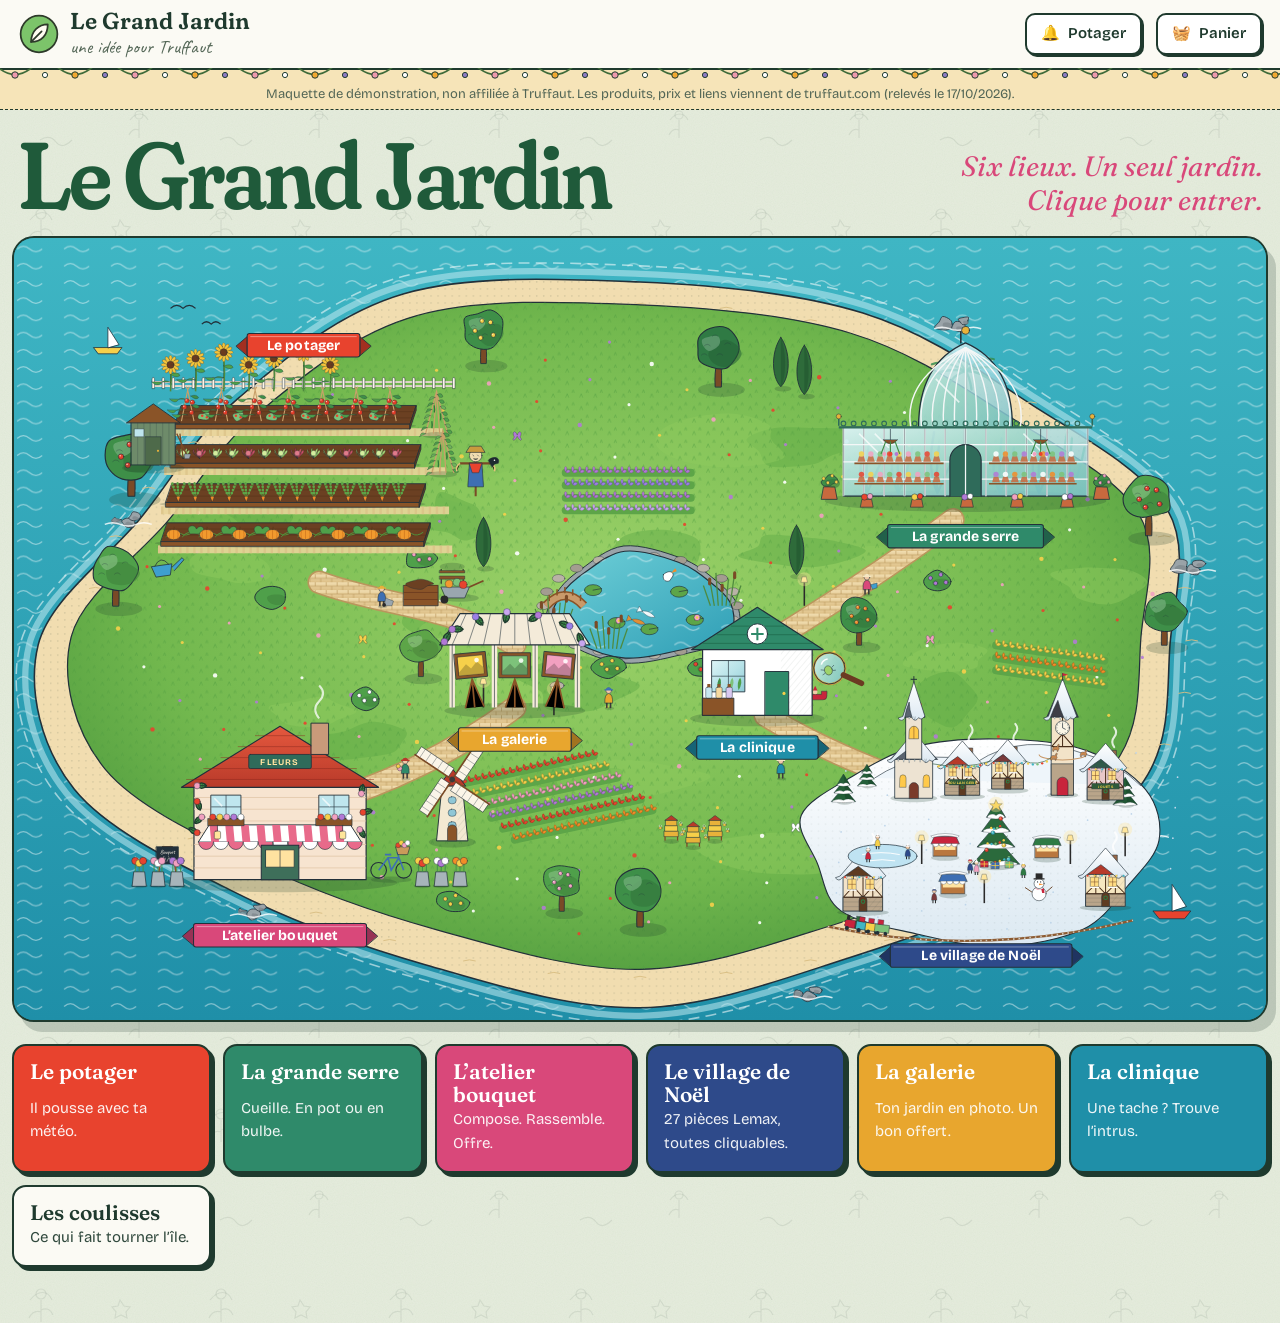
==== commit f53e922a: "Jardin-boutique façon jardinerie Truffaut et plantes redessinées (#3) - Nouvelle balade : façade d'e" ====
--- a/index.html
+++ b/index.html
@@ -7,7 +7,7 @@
 <meta name="description" content="Maquette de démonstration : un site ludique et interactif imaginé pour Truffaut — potager virtuel, jardin-boutique, atelier bouquet, village de Noël, galerie et clinique des plantes.">
 <link rel="preconnect" href="https://fonts.googleapis.com">
 <link rel="preconnect" href="https://fonts.gstatic.com" crossorigin>
-<link href="https://fonts.googleapis.com/css2?family=Brygada+1918:ital,wght@0,500;0,600;0,700;1,500&family=DM+Sans:opsz,wght@9..40,400;9..40,500;9..40,600;9..40,700&family=Caveat:wght@500;700&family=Fraunces:ital,opsz,wght@0,9..144,400..700;1,9..144,400..600&display=swap" rel="stylesheet">
+<link href="https://fonts.googleapis.com/css2?family=Bricolage+Grotesque:opsz,wght@12..96,400;12..96,600;12..96,700&family=Caveat:wght@500;700&family=Fraunces:ital,opsz,wght,SOFT,WONK@0,9..144,400..700,0..100,0..1;1,9..144,400..700,0..100,0..1&display=swap" rel="stylesheet">
 <style>:root {
   --sky: #E6EDDD;
   --paper: #FBFAF4;
@@ -28,9 +28,8 @@
   --r: 12px;
   --shadow: 3px 4px 0 rgba(31, 58, 46, .22);
   --hand: 'Caveat', 'Segoe Print', cursive;
-  --ui: 'DM Sans', 'Segoe UI', sans-serif;
-  --display: 'Brygada 1918', Georgia, serif;
-  --sapin: #0F4D36; --sapin-2: #136A55; --menthe: #2EBB99; --menthe-l: #DDF3EC; --gris: #6B7670; --ligne: #E2E0D8;
+  --ui: 'Bricolage Grotesque', 'Segoe UI', sans-serif;
+  --display: 'Fraunces', Georgia, serif;
 }
 
 * { box-sizing: border-box; }
@@ -63,25 +62,17 @@
 /* ---------- top bar ---------- */
 .topbar {
   position: sticky; top: env(safe-area-inset-top, 0px); z-index: 40;
-  display: flex; align-items: center; gap: 26px;
-  height: 64px; padding: 0 28px;
-  background: #fff; border-bottom: 1px solid var(--ligne);
+  display: flex; align-items: center; gap: 14px;
+  padding: 10px 18px;
+  background: var(--paper);
+  border-bottom: 2px solid var(--line);
 }
-.brand { display: flex; align-items: center; gap: 10px; color: var(--sapin); text-decoration: none; flex: 0 0 auto; }
-.brand i { width: 36px; height: 36px; border-radius: 50%; background: var(--sapin); display: grid; place-items: center; }
-.brand b { display: block; font-family: var(--display); font-size: 22px; font-weight: 700; line-height: 1; letter-spacing: -.01em; }
-.brand small { display: block; font: 500 10.5px var(--ui); letter-spacing: .16em; text-transform: uppercase; color: var(--gris); margin-top: 3px; }
-.mainnav { display: flex; gap: 20px; overflow-x: auto; scrollbar-width: none; }
-.mainnav::-webkit-scrollbar { display: none; }
-.mainnav a { white-space: nowrap; font-size: 14px; font-weight: 500; color: #3B4842; text-decoration: none; padding: 6px 0; border-bottom: 2px solid transparent; }
-.mainnav a:hover { color: var(--sapin); }
-.mainnav a.on { color: var(--sapin); font-weight: 600; border-bottom-color: var(--menthe); }
-.top-btn { position: relative; display: inline-flex; align-items: center; gap: 8px; height: 40px; padding: 0 12px; border-radius: 10px; border: 1px solid #D3D6CF; background: #fff; color: var(--sapin); font: 600 14px var(--ui); cursor: pointer; text-decoration: none; }
-.top-btn.cart { background: var(--sapin); color: #fff; border-color: var(--sapin); padding: 0 16px; }
-.top-btn:hover { filter: brightness(1.08); }
-.top-btn .count { min-width: 20px; height: 20px; padding: 0 6px; border-radius: 10px; display: grid; place-items: center; font-size: 12px; background: var(--menthe); color: #fff; }
-#bell-btn .count { position: absolute; top: -7px; right: -7px; background: #E86B4F; }
-.top-btn .count:empty { display: none; }
+.topbar::after { content: ''; position: absolute; left: 0; right: 0; bottom: -14px; height: 14px; pointer-events: none;
+  background: url("data:image/svg+xml,%3Csvg xmlns='http://www.w3.org/2000/svg' width='120' height='14'%3E%3Cg stroke='%231F3A2E' stroke-width='1' %3E%3Cpath d='M0 1 Q15 12 30 1 T60 1 T90 1 T120 1' fill='none' stroke='%233F6B3A' stroke-width='1.6'/%3E%3Ccircle cx='15' cy='7' r='3.2' fill='%23EE9AAE'/%3E%3Ccircle cx='45' cy='7' r='2.6' fill='%23FFFFFF'/%3E%3Ccircle cx='75' cy='7' r='3.2' fill='%23F0A830'/%3E%3Ccircle cx='105' cy='7' r='2.6' fill='%238E7CC3'/%3E%3C/g%3E%3C/svg%3E") repeat-x; }
+.brand { display: flex; align-items: center; gap: 10px; color: var(--ink); text-decoration: none; }
+.brand svg { width: 42px; height: 42px; }
+.brand b { font-family: var(--display); font-size: 23px; font-weight: 600; line-height: 1; font-variation-settings: "SOFT" 100, "WONK" 1; }
+.brand small { display: block; font-family: var(--hand); font-size: 19px; color: var(--ink-soft); line-height: 1.1; }
 .topbar .spacer { flex: 1; }
 .chip-btn {
   position: relative;
@@ -103,7 +94,11 @@
   background: var(--tomato); color: #fff; font-size: 13px;
 }
 .chip-btn .count:empty { display: none; }
-.ribbon { padding: 6px 18px; background: #EFEBE1; font-size: 12px; text-align: center; color: #6B6A60; letter-spacing: .01em; }
+.ribbon {
+  padding: 5px 18px;
+  margin-top: 0; padding-top: 14px; background: #F6E4B8; border-bottom: 1px dashed var(--line);
+  font-size: 13px; text-align: center; color: var(--ink-soft);
+}
 
 /* ---------- generic pieces ---------- */
 .view { min-height: calc(100vh - 110px); }
@@ -211,12 +206,12 @@
 }
 @media (max-width: 640px) {
   body { font-size: 16px; }
-  .topbar { flex-wrap: wrap; height: auto; padding: 10px 16px 0; gap: 10px 12px; }
+  .topbar { padding: 8px 12px; gap: 8px; }
   .brand small { display: none; }
-  .brand b { font-size: 19px; }
-  .mainnav { order: 3; flex: 1 0 100%; gap: 18px; padding-bottom: 4px; }
-  .top-btn .lbl { display: none; }
-  .ribbon { font-size: 12px; }
+  .brand b { font-size: 18px; }
+  .chip-btn { padding: 6px 10px; font-size: 14px; }
+  .chip-btn .lbl { display: none; }
+  .ribbon { font-size: 14px; }
 }
 
 /* ---------- en-têtes fleuris & Gaston ---------- */
@@ -278,85 +273,6 @@
 
 .hsign2 { font-family: var(--ui); font-weight: 700; font-size: 4.6px; letter-spacing: .08em; fill: #F6D04A; }
 .hbulb { animation: blink 1.6s steps(2) infinite; }
-
-/* ============================================================
-   NOUVEAU DESIGN « jardinerie en ligne » : surcharges communes
-   (vert sapin, vert menthe, fonds clairs, ombres douces)
-   ============================================================ */
-body { background: #FAFAF7; background-image: none; color: #1D2A24; font-size: 16px; }
-h1, h2, .modal h2 { font-family: var(--display); font-weight: 600; letter-spacing: -.01em; color: #1D2A24; }
-a { color: var(--sapin-2); }
-:focus-visible { outline: 2px solid var(--menthe); outline-offset: 3px; }
-.page-head p { color: var(--gris); }
-.panel { background: #fff; border: 1px solid var(--ligne); border-radius: 16px; box-shadow: 0 6px 24px rgba(15, 40, 30, .07); }
-.btn { padding: 10px 20px; border: 0; border-radius: 8px; background: var(--sapin); color: #fff; font-weight: 600; font-size: 15px; box-shadow: none; transition: background .2s, transform .12s; }
-.btn:hover { transform: none; box-shadow: none; background: #136A55; }
-.btn:active { transform: translateY(1px); box-shadow: none; }
-.btn.sun { background: var(--menthe); color: #fff; }
-.btn.sun:hover { background: #27A887; }
-.btn.white { background: #fff; color: var(--sapin); box-shadow: inset 0 0 0 1.5px var(--sapin); }
-.btn.white:hover { background: var(--menthe-l); }
-.btn.red { background: #E86B4F; }
-.btn.small { padding: 7px 14px; font-size: 13.5px; }
-.tag { border: 1px solid #D3D6CF; background: #fff; font-weight: 600; }
-.field input, .field select, .field textarea { border: 1px solid #D3D6CF; border-radius: 10px; }
-.field input:focus, .field select:focus, .field textarea:focus { border-color: var(--menthe); outline: none; box-shadow: 0 0 0 3px var(--menthe-l); }
-.toast { background: #fff; border: 1px solid var(--ligne); border-radius: 14px; box-shadow: 0 12px 34px rgba(15, 40, 30, .16); animation: pop .3s ease-out; }
-.toast span { color: var(--gris); font-size: 14px; }
-.modal-back { background: rgba(15, 40, 30, .45); backdrop-filter: blur(2px); }
-.modal { background: #fff; border: 0; border-radius: 18px; box-shadow: 0 24px 70px rgba(15, 40, 30, .3); animation: pop .25s ease-out; }
-.modal h2 { font-size: 26px; }
-.modal .close { width: 34px; height: 34px; border: 1px solid #D3D6CF; font-size: 18px; color: #3B4842; }
-.modal .close:hover { background: var(--menthe-l); }
-.chip-btn { border: 1px solid #D3D6CF; border-radius: 18px; box-shadow: none; font-size: 14px; padding: 6px 14px; }
-.chip-btn:hover { transform: none; box-shadow: none; background: var(--menthe-l); }
-.chip-btn.on { background: var(--sapin); color: #fff; border-color: var(--sapin); }
-
-/* ---------- Accueil : plan du magasin ---------- */
-.view-hub { background: #fff; }
-.plan { display: grid; grid-template-columns: minmax(0, 1fr) 380px; min-height: calc(100vh - 92px); }
-.plan-map { position: relative; background: radial-gradient(ellipse at 45% 45%, #F6F2E4 0%, #ECE6D2 70%, #E3DCC6 100%); overflow: hidden; }
-.plan-title { position: absolute; left: 40px; top: 28px; z-index: 2; pointer-events: none; }
-.plan-title h1 { margin: 0; font: 600 clamp(26px, 2.6vw, 36px) var(--display); color: var(--sapin); letter-spacing: -.01em; }
-.plan-title p { margin: 4px 0 0; color: var(--gris); font-size: 14px; }
-.plan-svg { display: block; width: 100%; height: auto; margin-top: 30px; }
-.pz { cursor: pointer; outline: none; }
-.pz-hit { fill: transparent; }
-.pz-ring { fill: none; stroke: var(--c); stroke-width: 3; stroke-dasharray: 8 6; opacity: 0; transition: opacity .2s; pointer-events: none; }
-.pz.on .pz-ring, .pz:focus-visible .pz-ring { opacity: .95; }
-.pz { transition: filter .2s; }
-.pz.on { filter: drop-shadow(0 6px 10px rgba(15, 77, 54, .18)); }
-.plan-svg .pin { pointer-events: none; }
-.plan-tip { position: absolute; z-index: 3; width: 260px; background: #fff; border-radius: 14px; box-shadow: 0 16px 40px rgba(15, 40, 30, .22); padding: 14px 16px; }
-.plan-tip .k { font-size: 11px; letter-spacing: .12em; text-transform: uppercase; font-weight: 700; }
-.plan-tip h3 { margin: 4px 0; font: 600 20px var(--display); color: var(--encre, #1D2A24); }
-.plan-tip p { margin: 0 0 10px; font-size: 13px; color: var(--gris); line-height: 1.45; }
-.plan-tip .row { display: flex; gap: 6px; flex-wrap: wrap; margin-bottom: 12px; }
-.plan-tip .row span { font-size: 11.5px; background: #F1F4F1; padding: 4px 9px; border-radius: 12px; }
-.plan-tip .go { display: flex; justify-content: center; align-items: center; height: 40px; border-radius: 8px; background: var(--menthe); color: #fff; font-weight: 600; font-size: 14px; text-decoration: none; }
-.plan-tip .go:hover { background: #27A887; }
-.plan-legend { position: absolute; left: 40px; bottom: 24px; display: flex; flex-wrap: wrap; gap: 18px; font-size: 12px; color: var(--gris); background: rgba(255, 255, 255, .82); padding: 8px 14px; border-radius: 10px; }
-.plan-legend i { display: inline-block; width: 10px; height: 10px; border-radius: 3px; margin-right: 6px; vertical-align: -1px; }
-.plan-side { background: #fff; border-left: 1px solid var(--ligne); padding: 28px 26px; }
-.plan-side h2 { margin: 0; font: 600 24px var(--display); }
-.plan-side > p { margin: 6px 0 18px; color: var(--gris); font-size: 14px; }
-.plan-list a { display: grid; grid-template-columns: 34px 1fr auto; gap: 12px; align-items: center; padding: 11px 12px; border-radius: 12px; margin-bottom: 4px; text-decoration: none; color: inherit; }
-.plan-list a:hover, .plan-list a.on { background: var(--menthe-l); box-shadow: inset 0 0 0 1.5px var(--menthe); }
-.plan-list .n { width: 30px; height: 30px; border-radius: 50%; display: grid; place-items: center; color: #fff; font-weight: 700; font-size: 14px; }
-.plan-list b { display: block; font-size: 15px; }
-.plan-list small { font-size: 12.5px; color: var(--gris); }
-.plan-list em { font-style: normal; font-size: 12px; color: var(--sapin-2); font-weight: 600; }
-.plan-list a.on em { background: var(--sapin); color: #fff; padding: 6px 12px; border-radius: 8px; }
-.plan-note { margin-top: 18px; padding: 12px 14px; border-radius: 12px; background: #FBF6EA; font-size: 13px; color: #5F5A4A; line-height: 1.45; }
-.plan-note b { display: inline-block; margin-right: 6px; font-size: 11px; letter-spacing: .1em; text-transform: uppercase; color: #fff; background: #E86B4F; padding: 2px 8px; border-radius: 8px; }
-@media (max-width: 900px) {
-  .plan { grid-template-columns: 1fr; }
-  .plan-title { position: static; padding: 20px 16px 0; }
-  .plan-svg { margin-top: 0; }
-  .plan-tip { display: none; }
-  .plan-legend { position: static; margin: 0 16px 16px; }
-  .plan-side { border-left: 0; border-top: 1px solid var(--ligne); padding: 20px 16px 40px; }
-}
 
 /* ---------- Silence ça truffe ---------- */
 .logo-title { display: inline-flex; flex-wrap: wrap; align-items: baseline; gap: 0 .25em; }
@@ -499,90 +415,75 @@
   .seed-list { grid-template-columns: repeat(4, 1fr); }
 }
 
-/* ---------- La grande serre : allée en perspective ---------- */
-.view-jardin { background: #fff; }
-.serre-stage { position: relative; height: min(calc(100vh - 92px), 860px); min-height: 520px; overflow: hidden; background: #E9EEF0; user-select: none; }
-.serre-svg { display: block; width: 100%; height: 100%; }
-.serre-svg text { pointer-events: none; }
-.bay { cursor: pointer; outline: none; }
-.bay .hit { fill: transparent; }
-.bay:hover use, .bay:focus-visible use { filter: brightness(1.08) saturate(1.1); }
-.bay:hover .tag rect:first-child, .bay:focus-visible .tag rect:first-child { stroke: #2EBB99; stroke-width: 2.5; }
-.checkout { cursor: pointer; outline: none; }
-.checkout:hover .zsign rect:first-of-type { filter: brightness(1.2); }
-
-.serre-crumb { position: absolute; left: 24px; top: 18px; display: flex; gap: 8px; align-items: center; background: rgba(255, 255, 255, .92); padding: 8px 14px; border-radius: 20px; font-size: 13px; color: var(--gris); box-shadow: 0 2px 10px rgba(0, 0, 0, .08); }
-.serre-crumb b { color: var(--sapin); }
-.serre-mini { position: absolute; right: 22px; top: 18px; width: 228px; background: rgba(255, 255, 255, .95); border-radius: 14px; padding: 12px 12px 10px; box-shadow: 0 6px 24px rgba(0, 0, 0, .12); }
-.serre-mini h4 { margin: 0 0 6px; font: 600 13px var(--ui); color: var(--sapin); display: flex; justify-content: space-between; }
-.serre-mini h4 span { color: var(--gris); font-weight: 500; }
-.serre-mini ol { list-style: none; margin: 0; padding: 0; display: grid; gap: 3px; }
-.serre-mini button { width: 100%; display: flex; justify-content: space-between; align-items: center; gap: 8px; padding: 6px 10px; border: 0; border-radius: 8px; background: #F1F4F0; font: 500 12.5px var(--ui); color: #3B4842; cursor: pointer; text-align: left; }
-.serre-mini button small { font-size: 11px; color: var(--gris); }
-.serre-mini button:hover { background: var(--menthe-l); }
-.serre-mini li.on button { background: var(--menthe); color: #fff; font-weight: 600; }
-.serre-mini li.on small { color: #E4FFF6; }
-
-.serre-walk { position: absolute; left: 50%; transform: translateX(-50%); bottom: 20px; display: flex; align-items: center; gap: 6px; background: rgba(255, 255, 255, .96); border-radius: 40px; padding: 6px; box-shadow: 0 8px 30px rgba(0, 0, 0, .18); max-width: calc(100% - 24px); }
-.serre-walk .b { height: 44px; padding: 0 20px; border-radius: 22px; border: 0; background: transparent; font: 600 14px var(--ui); color: var(--sapin); cursor: pointer; white-space: nowrap; }
-.serre-walk .b.go { background: var(--sapin); color: #fff; }
-.serre-walk .b:disabled { opacity: .35; cursor: default; }
-.serre-steps { display: flex; gap: 5px; padding: 0 10px; }
-.serre-steps i { width: 22px; height: 5px; border-radius: 3px; background: #D5DBD7; }
-.serre-steps i.on { background: var(--menthe); }
-.serre-walk .lbl { font-size: 12.5px; color: var(--gris); padding: 0 8px; min-width: 160px; text-align: center; }
-.serre-walk .lbl b { display: block; color: #1D2A24; font-size: 14px; }
-
-.serre-card { position: absolute; z-index: 4; width: 280px; background: #fff; border-radius: 16px; box-shadow: 0 18px 50px rgba(15, 40, 30, .28); overflow: hidden; }
-.serre-card .sc-ph { height: 140px; background: radial-gradient(circle at 50% 60%, #F1F5EE, #E4ECE5); display: grid; place-items: center; }
-.serre-card .sc-ph img, .serre-card .sc-ph svg { height: 128px; width: auto; }
-.serre-card .bd { padding: 12px 16px 16px; }
-.serre-card .rayon { font-size: 11px; letter-spacing: .12em; text-transform: uppercase; color: var(--sapin-2); font-weight: 600; }
-.serre-card h3 { margin: 3px 0 0; font: 600 19px var(--display); }
-.serre-card i { color: var(--gris); font-size: 13px; }
-.serre-card .row { display: flex; align-items: baseline; justify-content: space-between; gap: 10px; margin-top: 10px; }
-.serre-card .row b { font: 700 21px var(--ui); color: var(--sapin); white-space: nowrap; }
-.serre-card .row small { font-size: 12px; color: var(--gris); text-align: right; }
-.serre-card .opts { display: flex; gap: 6px; margin-top: 10px; }
-.serre-card .opts span { font-size: 12px; padding: 5px 10px; border-radius: 14px; background: var(--menthe-l); color: var(--sapin); font-weight: 600; }
-.serre-card .opts span.off { background: #F0F0EC; color: #9AA09C; text-decoration: line-through; }
-.serre-card .btn { width: 100%; justify-content: center; margin-top: 12px; }
-.serre-hint { margin: 10px 24px 24px; font-size: 13px; color: var(--gris); }
-
-/* fenêtre « choisir la forme » et panier */
-.pick-head { display: flex; gap: 14px; align-items: center; margin-bottom: 10px; }
-.pick-head h2 { margin: 0; }
-.pick-latin { margin: 2px 0 0; font-style: italic; color: var(--gris); }
-.pick-art { width: 104px; height: 120px; flex: 0 0 auto; border-radius: 14px; background: radial-gradient(circle at 50% 60%, #F1F5EE, #E4ECE5); display: grid; place-items: center; overflow: hidden; }
-.pick-art img, .pick-art svg { height: 112px; width: auto; }
-.form-opt { display: grid; grid-template-columns: 1fr auto; gap: 12px; align-items: center; padding: 12px 14px; margin: 8px 0; border: 1px solid var(--ligne); border-radius: 14px; background: #fff; }
-.form-opt.off { opacity: .55; border-style: dashed; grid-template-columns: 1fr; }
-.form-opt b { display: block; font-size: 16px; }
-.form-opt span { display: block; font-size: 13.5px; color: var(--gris); line-height: 1.3; }
-.form-opt .fo-price { color: var(--sapin); font-weight: 700; font-size: 16px; }
+/* ---------- Jardin-boutique ---------- */
+.walk-ctrl { display: flex; gap: 8px; align-items: center; }
+.walk-ctrl .btn { padding: 8px 16px; }
+.walk-ctrl select { padding: 9px 12px; border: 2px solid var(--line); border-radius: 999px; background: #fff; font-weight: 700; }
+.garden-scroll { overflow-x: auto; overflow-y: hidden; border-radius: 30px; padding: 0; scrollbar-color: var(--leaf) transparent; }
+.garden-svg { display: block; }
+.garden-scroll { background: #DDEEF0; box-shadow: inset 0 0 0 1px rgba(31,58,46,.08); cursor: pointer; }
+.garden-svg text { pointer-events: none; }
+.zone-sign { font-family: var(--display); font-size: 21px; font-weight: 600; fill: #F7F3E6; letter-spacing: .01em; }
+.store-sign { font-family: var(--display); font-size: 23px; font-weight: 600; fill: #F7F3E6; }
+.store-sub { font-family: var(--ui); font-size: 9px; font-weight: 700; letter-spacing: .06em; fill: #CFE3C9; }
+.door-label { font-family: var(--hand); font-size: 20px; fill: #F7F3E6; opacity: .9; }
+.rack-head { font-family: var(--ui); font-size: 10px; font-weight: 800; letter-spacing: .22em; fill: #F7F3E6; }
+.till { font-family: var(--ui); font-size: 11px; font-weight: 700; fill: #1F3A2E; }
+.till-note { font-family: var(--hand); font-size: 11px; fill: #1F3A2E; }
+.ptag-name { font-family: var(--ui); font-size: 12px; font-weight: 700; fill: #1F3A2E; }
+.ptag-price { font-family: var(--ui); font-size: 15px; font-weight: 800; fill: #2E6B3F; }
+.ptag-note { font-family: var(--ui); font-size: 10.5px; fill: #6B776F; }
+.shop-plant { cursor: pointer; }
+.shop-plant:focus { outline: none; }
+.shop-plant .glow { fill: #FFF6C8; opacity: 0; transition: opacity .25s; }
+.shop-plant:hover .glow, .shop-plant:focus-visible .glow { opacity: .75; }
+.shop-plant .ptag { transition: transform .2s; }
+.shop-plant:hover .ptag, .shop-plant:focus-visible .ptag { transform: translateY(-4px); }
+.shop-plant:hover .ptag rect:first-child, .shop-plant:focus-visible .ptag rect:first-child { stroke: #2E6B3F; stroke-width: 2.5; }
+.shop-plant:hover .sway, .shop-plant:focus-visible .sway { animation: shake .6s ease-in-out; }
+.sway { transform-box: fill-box; transform-origin: 50% 100%; }
+@keyframes shake { 25% { transform: rotate(-2.5deg); } 75% { transform: rotate(2.5deg); } }
+.hang { animation: hang 5s ease-in-out infinite alternate; }
+@keyframes hang { from { transform: rotate(-1.6deg); } to { transform: rotate(1.6deg); } }
+.checkout { cursor: pointer; }
+.checkout:focus { outline: none; }
+.checkout:hover rect:first-of-type, .checkout:focus-visible rect:first-of-type { stroke: #F0A830; stroke-width: 3; }
+.walking .hopper { animation: hop .36s ease-in-out infinite; }
+.walking .l1 { animation: legA .36s ease-in-out infinite; }
+.walking .l2 { animation: legA .36s ease-in-out infinite reverse; }
+.walking .wheel { animation: roll .5s linear infinite; }
+.wheel { transform-box: fill-box; transform-origin: center; }
+@keyframes roll { to { transform: rotate(360deg); } }
+@keyframes hop { 50% { transform: translateY(-3px); } }
+@keyframes legA { 50% { transform: translateY(-4px); } }
+.fly { animation: flyleaf .9s cubic-bezier(.4, -0.3, .6, 1) forwards; }
+@keyframes flyleaf { to { transform: translate(var(--dx), var(--dy)) scale(.6); opacity: .7; } }
+.pick-head { display: flex; gap: 14px; align-items: center; margin-bottom: 8px; }
+.pick-head h2 { margin: 0 0 4px; }
+.pick-art { width: 110px; height: 148px; flex: 0 0 auto; background: radial-gradient(circle at 50% 60%, #F1F5EA, #fff 70%); border-radius: 16px; }
+@media (prefers-reduced-motion: reduce) { .hang, .walking .hopper, .walking .wheel, .walking .l1, .walking .l2 { animation: none; } }
+.hint { color: var(--ink-soft); font-size: 18px; margin: 10px 4px 0; }
+.form-opt { display: grid; grid-template-columns: auto 1fr auto; gap: 12px; align-items: center; padding: 12px; margin: 8px 0; border: 2px solid var(--line); border-radius: 18px; background: #fff; }
+.form-opt.off { opacity: .55; border-style: dashed; grid-template-columns: auto 1fr; }
+.fo-em { font-size: 32px; }
+.form-opt b { display: block; font-size: 18px; }
+.form-opt span { display: block; font-size: 14px; color: var(--ink-soft); line-height: 1.3; }
+.form-opt .fo-price { color: var(--ink); font-weight: 700; font-size: 16px; }
 .basket-list { list-style: none; padding: 0; margin: 12px 0; display: grid; gap: 8px; }
-.basket-list li { display: flex; justify-content: space-between; gap: 12px; align-items: center; padding: 10px 12px; border: 1px solid var(--ligne); border-radius: 14px; background: #fff; }
-.basket-list li span { display: block; font-size: 13px; color: var(--gris); }
+.basket-list li { display: flex; justify-content: space-between; gap: 12px; align-items: center; padding: 10px 12px; border: 2px solid var(--line); border-radius: 14px; background: #fff; }
+.basket-list li span { display: block; font-size: 13px; color: var(--ink-soft); }
 .qty { display: flex; align-items: center; gap: 8px; }
-.qty button { width: 30px; height: 30px; border: 1px solid #D3D6CF; border-radius: 50%; background: var(--menthe-l); color: var(--sapin); font-weight: 700; cursor: pointer; }
+.qty button { width: 30px; height: 30px; border: 2px solid var(--line); border-radius: 50%; background: var(--sun); font-weight: 700; cursor: pointer; }
 .basket-total { font-size: 20px; text-align: right; margin: 6px 0 0; }
 .link-list { padding-left: 20px; }
 .link-list li { margin: 6px 0; }
 .jiggle { animation: jig .5s; }
-@keyframes jig { 25% { transform: rotate(-6deg) scale(1.08); } 75% { transform: rotate(5deg) scale(1.08); } }
-
-@media (max-width: 760px) {
-  .serre-stage { height: calc(100vh - 150px); min-height: 480px; }
-  .serre-mini { display: none; }
-  .serre-crumb { left: 12px; top: 12px; font-size: 12px; }
-  .serre-steps { display: none; }
-  .serre-walk { bottom: 12px; }
-  .serre-walk .b { padding: 0 14px; }
-  .serre-walk .lbl { min-width: 0; }
-  .serre-walk .lbl span { display: none; }
-  .serre-walk .lbl b { white-space: nowrap; font-size: 13px; }
-  .serre-card { display: none; }
-  .form-opt { grid-template-columns: 1fr; }
+@keyframes jig { 25% { transform: rotate(-10deg) scale(1.1); } 75% { transform: rotate(8deg) scale(1.1); } }
+@media (max-width: 640px) {
+  .walk-ctrl { width: 100%; }
+  .walk-ctrl select { flex: 1; min-width: 0; }
+  .form-opt { grid-template-columns: auto 1fr; }
+  .form-opt .btn { grid-column: 1 / -1; }
 }
 
 /* ---------- Mon bouquet ---------- */
@@ -912,18 +813,16 @@
 <body>
 <div id="deco-defs"></div>
 <header class="topbar">
-  <a class="brand" href="#" aria-label="Le Grand Jardin, plan du magasin">
-    <i aria-hidden="true"><svg viewBox="0 0 24 24" width="19" height="19"><path d="M5 19c0-8 6-13 14-14-1 8-6 14-14 14zm0 0 8-8" fill="none" stroke="#fff" stroke-width="2.2" stroke-linecap="round"/></svg></i>
-    <span><b>Le Grand Jardin</b><small>Jardinerie en ligne</small></span>
+  <a class="brand" href="#" aria-label="Le Grand Jardin, retour à la carte">
+    <svg viewBox="0 0 48 48" aria-hidden="true"><circle cx="24" cy="24" r="21" fill="#7CC46A" stroke="#2E3A2A" stroke-width="3"/><path d="M15 33 C15 20 24 13 34 13 C34 25 27 33 15 33 Z" fill="#FFFCF2" stroke="#2E3A2A" stroke-width="3" stroke-linejoin="round"/><path d="M15 33 L27 21" stroke="#2E3A2A" stroke-width="3" stroke-linecap="round"/></svg>
+    <span><b>Le Grand Jardin</b><small>une idée pour Truffaut</small></span>
   </a>
-  <nav class="mainnav" aria-label="Les espaces">
-    <a href="#" data-r="">Plan du magasin</a><a href="#jardin" data-r="jardin">La grande serre</a><a href="#bouquet" data-r="bouquet">Atelier bouquet</a><a href="#potager" data-r="potager">Potager</a><a href="#noel" data-r="noel">Village de Noël</a><a href="#galerie" data-r="galerie">Galerie</a><a href="#clinique" data-r="clinique">Clinique</a>
-  </nav>
   <span class="spacer"></span>
-  <a class="top-btn" id="bell-btn" href="#potager" aria-label="Alertes du potager"><svg viewBox="0 0 24 24" width="18" height="18" aria-hidden="true"><path d="M6 16V11a6 6 0 0 1 12 0v5l1.5 2h-15zM10 20a2 2 0 0 0 4 0" fill="none" stroke="currentColor" stroke-width="1.8" stroke-linejoin="round"/></svg><span class="count" id="bell-count"></span></a>
-  <button class="top-btn cart" id="basket-btn" type="button" aria-label="Mon panier"><svg viewBox="0 0 24 24" width="18" height="18" aria-hidden="true"><path d="M3 4h2.5l2.2 10.5h10.6L20.5 7H7" fill="none" stroke="currentColor" stroke-width="1.8" stroke-linejoin="round" stroke-linecap="round"/><circle cx="9.5" cy="19" r="1.5" fill="currentColor"/><circle cx="17" cy="19" r="1.5" fill="currentColor"/></svg><span class="lbl">Panier</span><span class="count" id="basket-count"></span></button>
+  <a class="chip-btn" id="home-btn" href="#" hidden><span aria-hidden="true">🗺️</span><span class="lbl">La carte</span></a>
+  <a class="chip-btn" id="bell-btn" href="#potager" aria-label="Alertes du potager"><span aria-hidden="true">🔔</span><span class="lbl">Potager</span><span class="count" id="bell-count"></span></a>
+  <button class="chip-btn" id="basket-btn" type="button" aria-label="Mon panier"><span aria-hidden="true">🧺</span><span class="lbl">Panier</span><span class="count" id="basket-count"></span></button>
 </header>
-<div class="ribbon">Maquette de démonstration, non affiliée à Truffaut. Les produits, prix et liens viennent de truffaut.com (relevés en octobre et novembre 2026).</div>
+<div class="ribbon">Maquette de démonstration, non affiliée à Truffaut. Les produits, prix et liens viennent de truffaut.com (relevés le 17/10/2026).</div>
 <main id="view" class="view"></main>
 <div class="toasts" id="toasts" aria-live="polite"></div>
 <script>/* ============================================================
@@ -988,11 +887,11 @@
     forms: { plante: { label: 'Pot de 5 L', price: 29.99, url: T + 'rosier-annapurna-pot-5l-830735.html' } } },
   { id: 'rosier-nd', zone: 'roseraie', name: "Rosier grimpant 'New Dawn'", kind: 'climber', color: '#F8D2D8',
     forms: { plante: { label: 'Pot de 5 L', price: 44.99, url: T + 'rosier-grimpant-new-dawn-pot-5-litres-830746.html' } } },
-  { id: 'olivier', zone: 'mediterranee', name: 'Olivier sur tige', kind: 'olive', color: '#8FA86A', img: 'olivier', h: 1.25,
+  { id: 'olivier', zone: 'mediterranee', name: 'Olivier sur tige', kind: 'olive', color: '#8FA86A',
     forms: { plante: { label: 'H 80-100 cm, pot 19 cm', price: 43.99, url: T + 'olea-europaea-olivier-sur-tige-plantes-de-jardin-80-100-cm-de-haut-pot-19-cm.html' } } },
-  { id: 'citron', zone: 'mediterranee', name: "Citronnier 'Eureka' 4 saisons", kind: 'lemon', color: '#FFD94A', img: 'citronnier', h: 1.35,
+  { id: 'citron', zone: 'mediterranee', name: "Citronnier 'Eureka' 4 saisons", kind: 'lemon', color: '#FFD94A',
     forms: { plante: { label: 'Pot de 10 L, 140-160 cm', price: 122.74, url: T + 'citrus-limon-var-eureka-citron-toute-l-annee-4-saisons-couleur-floraison-blanc-taille-pot-de-10-litres-140-160-cm.html' } } },
-  { id: 'lavande', zone: 'mediterranee', name: 'Lavande officinale', kind: 'lavender', color: '#9C7FD6', img: 'lavande', h: .5,
+  { id: 'lavande', zone: 'mediterranee', name: 'Lavande officinale', kind: 'lavender', color: '#9C7FD6',
     forms: { plante: { label: 'Pot de 1 L', price: 5.99, url: T + 'lavande-officinale-ctr-1-litre-26562.html' } } },
   { id: 'mimosa', zone: 'mediterranee', name: 'Mimosa chenille', kind: 'mimosa', color: '#FFE04D',
     forms: { plante: { label: '80-90 cm, pot 19 cm', price: 104.95, url: T + 'mimosa-chenille-acacia-longifolia-plante-fleurie-80-90-cm-19-cm-plante-d-exterieur.html' } } },
@@ -1004,23 +903,6 @@
     forms: { plante: { label: 'Pot de 5 L', price: 39.99, url: T + 'fargesia-scabrida-asian-wonder-c5l-814658.html' } } },
   { id: 'cyclamen', zone: 'ombre', name: "Cyclamen Indiaka® en jardinière", kind: 'cyclamen', color: '#E14C8B',
     forms: { plante: { label: 'Jardinière 40 cm', price: 24.99, url: T + 'cyclamen-indiaka-jardiniere-l40cm-804087.html' } } },
-  // Serre chaude : plantes d'intérieur (prix relevés sur truffaut.com le 03/11/2026)
-  { id: 'monstera', zone: 'interieur', name: 'Monstera avec tuteur mousse', kind: 'img', img: 'monstera', h: .8, color: '#3E8E5A', latin: 'Monstera deliciosa',
-    forms: { plante: { label: 'Avec tuteur mousse', price: 19.99, url: T + 'plantes/plantes-d-interieur.html' } } },
-  { id: 'ficus-lyrata', zone: 'interieur', name: 'Figuier lyre', kind: 'img', img: 'ficus-lyrata', h: .85, color: '#4E8A3E', latin: 'Ficus lyrata',
-    forms: { plante: { label: 'H 60 cm, pot Ø17 cm', price: 44.90, url: T + 'plante-d-interieur-ficus-lyrata-60cm-plante-d-interieur-60cm.html' } } },
-  { id: 'sansevieria', zone: 'interieur', name: 'Langue de belle-mère', kind: 'img', img: 'sansevieria', h: .55, color: '#5E8C3E', latin: 'Sansevieria futura',
-    forms: { plante: { label: 'Pot Ø12 cm', price: 10.99, url: T + 'sansevieria-futura-pot-d12-cm-691900.html' } } },
-  { id: 'pothos', zone: 'interieur', name: 'Pothos', kind: 'img', img: 'pothos', h: .55, hang: true, color: '#5DB565', latin: 'Epipremnum aureum',
-    forms: { plante: { label: 'Pot Ø13 cm', price: 6.49, url: T + 'pothos-plante-13cm-pot-333965.html' } } },
-  { id: 'orchidee', zone: 'interieur', name: 'Orchidée papillon', kind: 'img', img: 'orchidee', h: .52, color: '#F2B6D2', latin: 'Phalaenopsis 1 tige',
-    forms: { plante: { label: 'Pot Ø12 cm', price: 7.99, url: T + 'phalaenopsis-rose-1-tige-pot-588834.html' } } },
-  { id: 'anthurium', zone: 'interieur', name: 'Anthurium', kind: 'img', img: 'anthurium', h: .5, color: '#D9283A', latin: 'Anthurium andreanum',
-    forms: { plante: { label: 'Pot Ø12 cm, coloris variables', price: 14.99, url: T + 'anthurium-plante-12cm-pot-coloris-variables-196997.html' } } },
-  { id: 'cactus', zone: 'interieur', name: 'Cierge du Pérou', kind: 'img', img: 'cactus', h: .5, color: '#4E8A3E', latin: 'Cereus peruvianus',
-    forms: { plante: { label: 'Pot Ø8,5 cm', price: 7.49, url: T + 'cereus-peruvianus-monstr-cactus-de-roche-en-pot-de-8-5cm.html' } } },
-  { id: 'bonsai', zone: 'interieur', name: 'Bonsaï Ficus', kind: 'img', img: 'bonsai', h: .45, color: '#5DA14E', latin: 'Ficus microcarpa',
-    forms: { plante: { label: 'H 30 cm, pot Ø17 cm', price: 18.99, url: T + 'catalogsearch/result/?q=bonsai+ficus+microcarpa' } } },
   { id: 'pensee', zone: 'massif', name: 'Pensées', kind: 'pansy', color: '#7A5BD0',
     forms: { plante: { label: 'Barquette de 10 plants', price: 8.49, url: T + 'pensee-barquette-10-plants-coloris-variables-25130.html' } } },
   { id: 'dahlia', zone: 'massif', name: "Dahlia décoratif 'Byzance'", kind: 'dahlia', color: '#E8563F',
@@ -1054,7 +936,6 @@
   { id: 'roseraie', name: 'La roseraie' },
   { id: 'mediterranee', name: 'Le coin méditerranéen' },
   { id: 'ombre', name: 'Le sous-bois' },
-  { id: 'interieur', name: 'La serre chaude' },
   { id: 'massif', name: 'Les massifs à bulbes' },
   { id: 'potager', name: 'Le potager' },
 ];
@@ -1409,7 +1290,7 @@
   view.className = 'view view-' + (path || 'hub');
   current = mod;
   document.title = (mod.title ? mod.title + ' — ' : '') + 'Le Grand Jardin';
-  $$('.mainnav a').forEach((a) => { const on = a.dataset.r === (ROUTES[path] ? path : ''); a.classList.toggle('on', on); if (on) a.setAttribute('aria-current', 'page'); else a.removeAttribute('aria-current'); });
+  $('#home-btn').hidden = !path;
   mod.mount(view);
   window.scrollTo(0, 0);
   const h = view.querySelector('h1');
@@ -2570,194 +2451,317 @@
 })();
 
 /* ============================================================
-   PAGE D'ACCUEIL — plan du magasin en vue isométrique
-   Survoler un espace l'entoure et ouvre sa fiche ; cliquer y entre.
+   PAGE D'ACCUEIL — carte illustrée détaillée et colorée
    ============================================================ */
 const HubMap = (() => {
-  const VW = 1048, VH = 836;
-  const OX = 445, OY = 262, U = 13.2;
-  const COS = Math.cos(Math.PI / 6), SIN = .5;
-  const P = (x, y, z = 0) => [OX + (x - y) * COS * U, OY + (x + y) * SIN * U - z * U];
-  const pts = (a) => a.map((p) => P(...p).map((v) => v.toFixed(1)).join(',')).join(' ');
-  const sh = (c, k) => Deco.shade(c, k);
-  const poly = (a, fill, extra = '') => `<polygon points="${pts(a)}" fill="${fill}" ${extra}/>`;
-  const G = .62; // hauteur du sol (socle)
-
-  /* Les 7 espaces : route, numéro, couleur, nom, sous-titre, texte de la fiche, mots-clés, emprise au sol, point d'ancrage */
-  const ZONES7 = [
-    { r: 'jardin', n: 1, c: '#0F4D36', name: 'La grande serre', sub: 'Plantes en pot et bulbes', cta: 'Entrer dans la serre',
-      txt: () => `Pépinière, ombrière et serre chaude : ${SHOP.length} plantes à cueillir en pot ou en bulbe, avec leurs vrais prix.`, tags: ['Roseraie', 'Méditerranée', 'Plantes d’intérieur', 'Bulbes'],
-      foot: [[17, -.6], [42.2, -.6], [42.2, 11.6], [17, 11.6]], at: [25.5, 5.5, 6.6] },
-    { r: 'potager', n: 2, c: '#C4513B', name: 'Le potager', sub: 'Il pousse avec ta météo', cta: 'Voir mon potager',
-      txt: () => 'Recrée ton potager : il pousse avec la vraie météo de ta ville, et Gaston te prévient quand il a soif.', tags: ['Météo', 'Arrosage', 'Récolte'],
-      foot: [[-.4, -.4], [13.4, -.4], [13.4, 12.6], [-.4, 12.6]], at: [6.5, 4.5, .9] },
-    { r: 'bouquet', n: 3, c: '#D2527F', name: 'L’atelier bouquet', sub: 'Compose ton bouquet', cta: 'Composer un bouquet',
-      txt: () => `${typeof STEMS !== 'undefined' ? STEMS.length : 82} fleurs et feuillages à poser sur la table du fleuriste, et 12 plantes en pot à offrir avec.`, tags: ['Roses', 'Feuillages', 'Exotiques'],
-      foot: [[.4, 13.4], [8.6, 13.4], [8.6, 21.2], [.4, 21.2]], at: [4.5, 16.5, 3] },
-    { r: 'noel', n: 4, c: '#2F4A8A', name: 'Le village de Noël', sub: '27 pièces Lemax', cta: 'Visiter le village',
-      txt: () => 'Une balade en cinq scènes enneigées : chaque point lumineux ouvre une pièce du village vendue chez Truffaut.', tags: ['5 scènes', 'Lemax'],
-      foot: [[29.6, 24.6], [42.4, 24.6], [42.4, 32.4], [29.6, 32.4]], at: [36, 28.5, 2.6] },
-    { r: 'galerie', n: 5, c: '#C9962E', name: 'La galerie', sub: 'Ton jardin en photo', cta: 'Voir la galerie',
-      txt: () => 'Publie une photo de ton jardin ou de ton potager sur le mur des jardiniers, et reçois un bon de réduction.', tags: ['Photos', 'Bon offert'],
-      foot: [[18.6, 13.6], [27.4, 13.6], [27.4, 19.4], [18.6, 19.4]], at: [23, 16.5, 3] },
-    { r: 'clinique', n: 6, c: '#1F7F8C', name: 'La clinique des plantes', sub: 'Une tache ? Trouve l’intrus', cta: 'Soigner ma plante',
-      txt: () => '14 ravageurs et maladies en images : trouve le coupable, puis le remède doux, le remède fort et les plantes résistantes.', tags: ['Ravageurs', 'Remèdes'],
-      foot: [[28.6, 13.6], [34.4, 13.6], [34.4, 18.4], [28.6, 18.4]], at: [31.5, 16, 3.4] },
-    { r: 'coulisses', n: 7, c: '#6B7670', name: 'Les coulisses', sub: 'Ce qui fait tourner le magasin', cta: 'Voir les coulisses',
-      txt: () => 'Les automatisations derrière le site : météo, alertes, catalogue synchronisé, bons envoyés automatiquement.', tags: ['n8n', 'Automatisations'],
-      foot: [[35.6, 13.6], [41.4, 13.6], [41.4, 19.4], [35.6, 19.4]], at: [38.5, 16.5, 3] },
+  const K = '#22303A'; // encre de la carte
+  const sw = (w = 1.2) => `stroke="${K}" stroke-width="${w}" stroke-linejoin="round" stroke-linecap="round"`;
+  const shadow = (x, y, rx, ry) => `<ellipse cx="${x}" cy="${y}" rx="${rx}" ry="${ry}" fill="#1E3B2A" opacity=".22"/>`;
+
+  /* ---- motifs ---- */
+  const defs = `<defs>
+    <linearGradient id="hSea" x1="0" y1="0" x2="0" y2="1"><stop offset="0" stop-color="#3FB6C4"/><stop offset="1" stop-color="#1F8FA8"/></linearGradient>
+    <radialGradient id="hIsle" cx=".5" cy=".45" r=".6"><stop offset="0" stop-color="#9ED36A"/><stop offset=".7" stop-color="#72B84E"/><stop offset="1" stop-color="#4E9A3E"/></radialGradient>
+    <linearGradient id="hPond" x1="0" y1="0" x2="1" y2="1"><stop offset="0" stop-color="#6FD0D8"/><stop offset="1" stop-color="#2E9DB5"/></linearGradient>
+    <linearGradient id="hGlass" x1="0" y1="0" x2="1" y2="1"><stop offset="0" stop-color="#DDF4F6" stop-opacity=".95"/><stop offset=".5" stop-color="#A7DCE3" stop-opacity=".8"/><stop offset="1" stop-color="#7CC3CF" stop-opacity=".85"/></linearGradient>
+    <linearGradient id="hWood" x1="0" y1="0" x2="0" y2="1"><stop offset="0" stop-color="#B9773E"/><stop offset="1" stop-color="#8A5428"/></linearGradient>
+    <linearGradient id="hRoofR" x1="0" y1="0" x2="0" y2="1"><stop offset="0" stop-color="#E5583E"/><stop offset="1" stop-color="#B83A2A"/></linearGradient>
+    <linearGradient id="hSnow" x1="0" y1="0" x2="0" y2="1"><stop offset="0" stop-color="#FFFFFF"/><stop offset="1" stop-color="#DCE9F2"/></linearGradient>
+    <linearGradient id="hPath" x1="0" y1="0" x2="0" y2="1"><stop offset="0" stop-color="#F1DDB0"/><stop offset="1" stop-color="#DDBF86"/></linearGradient>
+    <pattern id="hCobble" width="14" height="10" patternUnits="userSpaceOnUse"><rect width="14" height="10" fill="url(#hPath)"/><path d="M0 5 h14 M7 0 v5 M0 5 v5 M14 5 v5" stroke="#B9965C" stroke-width=".8"/></pattern>
+    <pattern id="hWaves" width="60" height="22" patternUnits="userSpaceOnUse"><path d="M4 14 q8 -7 16 0 t16 0" fill="none" stroke="#fff" stroke-width="1.6" opacity=".45"/></pattern>
+    <pattern id="hGrass" width="18" height="16" patternUnits="userSpaceOnUse"><path d="M3 12 l2 -5 l2 5 M11 6 l1.5 -4 l1.5 4" stroke="#4E9A3E" stroke-width="1" fill="none" opacity=".55"/></pattern>
+    <filter id="hSoft"><feGaussianBlur stdDeviation="1.2"/></filter>
+  </defs>`;
+
+  /* ---- éléments ---- */
+  const tree = (x, y, s = 1, c = '#3E8F48', fruit = null) => `<g transform="translate(${x} ${y}) scale(${s})">${shadow(4, 4, 30, 9)}
+    <path d="M-4 0 Q-5 -18 -2 -30 L3 -30 Q5 -18 4 0Z" fill="#7A4A26" ${sw(1.2)}/>
+    <path d="${blob(0, -48, 30, 26, 10, .14, Math.round(x))}" fill="${c}" ${sw(1.4)}/><path d="${blob(8, -42, 20, 16, 8, .16, Math.round(y))}" fill="${Deco.shade(c, -0.2)}" opacity=".55"/>
+    <path d="${blob(-9, -56, 12, 9, 7, .2, 3)}" fill="${Deco.shade(c, 0.25)}" opacity=".8"/>
+    ${[[-14, -52], [-4, -64], [12, -54], [2, -40], [-18, -40]].map(([a, b]) => `<path d="M${a - 4} ${b} q4 -4 8 0" fill="none" stroke="${K}" stroke-width=".7" opacity=".5"/>`).join('')}
+    ${fruit ? [[-12, -46], [10, -58], [14, -40], [-4, -36], [-2, -60]].map(([a, b]) => `<circle cx="${a}" cy="${b}" r="3.2" fill="${fruit}" ${sw(.7)}/><circle cx="${a - 1}" cy="${b - 1}" r=".9" fill="#fff" opacity=".7"/>`).join('') : ''}</g>`;
+  const cypress = (x, y, s = 1) => `<g transform="translate(${x} ${y}) scale(${s})">${shadow(3, 3, 12, 4)}<path d="M0 -70 C14 -50 14 -14 0 0 C-14 -14 -14 -50 0 -70Z" fill="#2E6B3A" ${sw(1.2)}/><path d="M0 -70 C8 -50 8 -14 0 0Z" fill="#22552E" opacity=".6"/></g>`;
+  const bush = (x, y, s = 1, c = '#4FA04A', fl = null) => `<g transform="translate(${x} ${y}) scale(${s})"><path d="${blob(0, -10, 18, 12, 8, .2, Math.round(x + y))}" fill="${c}" ${sw(1.1)}/><path d="${blob(5, -7, 11, 7, 7, .2, 2)}" fill="${Deco.shade(c, -0.22)}" opacity=".5"/>${fl ? [[-8, -14], [4, -18], [10, -9], [-2, -8]].map(([a, b]) => `<circle cx="${a}" cy="${b}" r="2.4" fill="${fl}" ${sw(.5)}/>`).join('') : ''}</g>`;
+  const fence = (x1, y1, x2, y2, n) => { let g = `<path d="M${x1} ${y1 - 8} L${x2} ${y2 - 8} M${x1} ${y1 - 3} L${x2} ${y2 - 3}" stroke="#F4EBD9" stroke-width="2.6"/><path d="M${x1} ${y1 - 8} L${x2} ${y2 - 8} M${x1} ${y1 - 3} L${x2} ${y2 - 3}" stroke="${K}" stroke-width=".5" opacity=".6"/>`;
+    for (let i = 0; i <= n; i++) { const t = i / n, x = x1 + (x2 - x1) * t, y = y1 + (y2 - y1) * t; g += `<path d="M${x - 1.6} ${y} v-12 l1.6 -2.4 l1.6 2.4 v12z" fill="#FBF5E8" ${sw(.6)}/>`; } return g; };
+  const tulipRow = (x, y, len, c, ang = 0) => `<g transform="translate(${x} ${y}) rotate(${ang})"><rect x="0" y="-5" width="${len}" height="10" rx="5" fill="#5DA548"/>${Array.from({ length: Math.floor(len / 9) }, (_, i) => `<path d="M${5 + i * 9} -1 q-3 -5 0 -7 q3 2 0 7 q3 -5 6 -1 q-3 4 -6 1z" fill="${c}" stroke="${Deco.shade(c, -0.35)}" stroke-width=".5"/>`).join('')}</g>`;
+  const bannerSign = (x, y, label, c) => { const w = label.length * 11 + 34; return `<g class="hsign" transform="translate(${x} ${y})">
+    <path d="M${-w / 2 - 14} 2 l14 -12 v24z M${w / 2 + 14} 2 l-14 -12 v24z" fill="${Deco.shade(c, -0.3)}" ${sw(1.1)}/>
+    <rect x="${-w / 2}" y="-14" width="${w}" height="30" rx="3" fill="${c}" ${sw(1.3)}/><path d="M${-w / 2 + 4} -10 h${w - 8}" stroke="#fff" stroke-width="1" opacity=".5"/>
+    <text x="0" y="7" text-anchor="middle">${label}</text></g>`; };
+
+  /* ---- les six lieux ---- */
+  const potager = () => {
+    // planche de culture allongée, vue de trois-quarts
+    const bed = (x, y, w, crop, seed) => {
+      let g = `${shadow(x + w / 2, y + 26, w / 2 + 8, 6)}<path d="M${x + 8} ${y} H${x + w + 8} L${x + w} ${y + 24} H${x} Z" fill="#6B4022" ${sw(1.1)}/>
+        <path d="M${x} ${y + 24} H${x + w} V${y + 30} H${x} Z" fill="#8A5428" ${sw(1)}/><path d="M${x + w} ${y + 24} L${x + w + 8} ${y} V${y + 6} L${x + w} ${y + 30} Z" fill="#6B3A1E" ${sw(1)}/>
+        ${[0.33, 0.66].map((t) => `<path d="M${x + 8 - 8 * t} ${y + 24 * t} H${x + w + 8 - 8 * t}" stroke="#4E2E16" stroke-width=".8" opacity=".6"/>`).join('')}`;
+      const n = Math.floor(w / 22);
+      for (let i = 0; i < n; i++) {
+        const cx = x + 16 + i * (w - 20) / n, cy = y + 14;
+        if (crop === 'tomato' && i % 2 === 0) g += `<path d="M${cx - 8} ${cy + 6} L${cx} ${cy - 34} L${cx + 8} ${cy + 6} M${cx} ${cy - 34} l-2 -4 M${cx} ${cy - 34} l2 -4" stroke="#C9A06A" stroke-width="1.4" fill="none"/>
+          ${[[-6, -8], [5, -14], [-3, -22], [4, -26], [0, -2]].map(([dx, dy], k) => `<path d="M${cx + dx} ${cy + dy} q${dx > 0 ? 7 : -7} -3 ${dx > 0 ? 10 : -10} 2 q-4 4 -10 -2z" fill="${k % 2 ? '#3E8F48' : '#4FA04A'}" ${sw(.4)}/>`).join('')}
+          ${[[-4, -12], [5, -5], [-1, -20], [6, -18]].map(([dx, dy]) => `<circle cx="${cx + dx}" cy="${cy + dy}" r="3" fill="#E33B26" ${sw(.4)}/><circle cx="${cx + dx - 1}" cy="${cy + dy - 1}" r=".8" fill="#fff" opacity=".8"/>`).join('')}`;
+        if (crop === 'tomato' && i % 2 === 1) g += `<path d="${blob(cx, cy, 7, 5, 7, .3, i)}" fill="#7DC27A" ${sw(.5)}/>${[[-3, -1], [3, 1]].map(([dx, dy]) => `<circle cx="${cx + dx}" cy="${cy + dy}" r="1.6" fill="#E8432E"/>`).join('')}`;
+        if (crop === 'salad') { const red = (i + seed) % 3 === 0; g += Array.from({ length: 7 }, (_, k) => `<path d="M${cx} ${cy + 3} q${Math.cos(k * .9) * 10} ${-6 + Math.sin(k * .9) * 4} ${Math.cos(k * .9) * 8} ${-10 + Math.sin(k * .9) * 3} q-4 2 ${(-Math.cos(k * .9) * 8).toFixed(2)} ${(10 - Math.sin(k * .9) * 3).toFixed(2)}z" fill="${red ? (k % 2 ? '#B8344A' : '#D45468') : (k % 2 ? '#8CCB5E' : '#B2DD7A')}" ${sw(.35)}/>`).join('') + `<circle cx="${cx}" cy="${cy - 3}" r="3.4" fill="${red ? '#E07A8A' : '#D4EE9E'}" ${sw(.35)}/>`; }
+        if (crop === 'carrot') g += `<path d="M${cx} ${cy + 4} q-6 -10 -9 -18 M${cx} ${cy + 4} q0 -12 -1 -20 M${cx} ${cy + 4} q6 -10 9 -17" stroke="#4E9A3E" stroke-width="1" fill="none"/>${[-8, -1, 8].map((dx) => Array.from({ length: 4 }, (_, k) => `<circle cx="${cx + dx * (0.4 + k * .18)}" cy="${cy - 2 - k * 4}" r="1.7" fill="#5DA548"/>`).join('')).join('')}<path d="M${cx - 2.4} ${cy + 3} q2.4 -2 4.8 0 l-2.4 6z" fill="#F28C28" ${sw(.4)}/>`;
+        if (crop === 'pumpkin') g += `<path d="M${cx - 10} ${cy + 4} q8 -10 20 -4 q6 4 14 -2" stroke="#4E9A3E" stroke-width="1.2" fill="none"/>${i % 2 ? `<path d="M${cx} ${cy} c-8 -10 6 -14 8 -6 c6 -8 14 0 6 6z" fill="#4FA04A" ${sw(.5)}/>` : `<ellipse cx="${cx}" cy="${cy + 1}" rx="9" ry="6.5" fill="#F29A2E" ${sw(.6)}/>${[-5, 0, 5].map((dx) => `<path d="M${cx + dx} ${cy - 5} q${dx * .3} 6 0 12" stroke="#C26A1A" stroke-width=".7" fill="none"/>`).join('')}<path d="M${cx} ${cy - 5} l1 -4" stroke="#5E3B1E" stroke-width="1.6"/>`}`;
+      }
+      return `<g>${g}</g>`;
+    };
+    const sunflower = (x, y, h) => `<g transform="translate(${x} ${y})"><path d="M0 0 Q2 ${-h / 2} 0 ${-h}" stroke="#4E8A3E" stroke-width="2"/>${[-.35, -.65].map((t, k) => `<path d="M0 ${h * t} q${k ? 10 : -10} -4 ${k ? 12 : -12} 2 q-6 4 -12 -2z" fill="#4FA04A" ${sw(.4)}/>`).join('')}
+      ${Array.from({ length: 12 }, (_, k) => `<ellipse cx="0" cy="${-h - 7}" rx="2.2" ry="5" fill="#F6C43A" ${sw(.35)} transform="rotate(${k * 30} 0 ${-h})"/>`).join('')}<circle cy="${-h}" r="4.6" fill="#6B3A1E" ${sw(.5)}/><circle cy="${-h}" r="4.6" fill="url(#dots)"/></g>`;
+    const beans = (x, y) => `<g transform="translate(${x} ${y})">${shadow(0, 2, 18, 4)}<path d="M-14 0 L0 -54 L14 0 M-4 0 L0 -54 L4 0" stroke="#C9A06A" stroke-width="1.6" fill="none"/>${Array.from({ length: 14 }, (_, k) => { const t = k / 14, side = k % 2 ? 1 : -1; return `<path d="M${side * 14 * (1 - t)} ${-54 * t} q${side * 6} -3 ${side * 7} 3 q-4 3 ${-side * 7} -3z" fill="${k % 3 ? '#4FA04A' : '#6DB35A'}" ${sw(.35)}/>`; }).join('')}
+      ${[[-6, -16], [5, -26], [-3, -36]].map(([a, b2]) => `<path d="M${a} ${b2} q1 6 0 9" stroke="#2F7A3A" stroke-width="1.6"/>`).join('')}</g>`;
+    return `<g class="bob">
+      
+      ${fence(178, 192, 562, 192, 30)}
+      ${[200, 232, 268, 300, 332, 370, 404].map((x, i) => sunflower(x, 196, 34 + (i % 3) * 8)).join('')}
+      ${[0, 1, 2, 3].map((k) => `<path d="M${196 - k * 4} ${248 + k * 50} H${548 + k * 4}" stroke="#E9D59A" stroke-width="10" opacity=".9"/><path d="M${196 - k * 4} ${248 + k * 50} H${548 + k * 4}" stroke="#D9BE84" stroke-width="10" stroke-dasharray="3 6" opacity=".6"/>`).join('')}
+      ${bed(206, 214, 300, 'tomato', 1)}${bed(200, 264, 312, 'salad', 2)}${bed(194, 314, 324, 'carrot', 3)}${bed(188, 364, 336, 'pumpkin', 4)}
+      ${beans(540, 250)}${beans(548, 300)}
+      ${shadow(560, 420, 16, 5)}<g transform="translate(590 330)"><path d="M0 0 V-58 M-20 -42 H20" stroke="#7A4A26" stroke-width="2.6"/><path d="M-8 -42 L-10 -12 L10 -12 L8 -42Z" fill="#3E6FB3" ${sw(.8)}/><path d="M-8 -42 L8 -42 L4 -30 L-4 -30Z" fill="#E8432E" ${sw(.6)}/>
+        <path d="M-20 -42 q-6 4 -4 10 M20 -42 q6 4 4 10" stroke="#E2C27A" stroke-width="2"/><circle cy="-52" r="8" fill="#F0DDB0" ${sw(.8)}/><path d="M-12 -56 h24 l-5 -8 h-14z" fill="#C99A3E" ${sw(.8)}/><path d="M-4 -53 l2 2 M2 -53 l2 2 M-3 -48 q3 2 6 0" stroke="${K}" stroke-width=".7"/>
+        <g transform="translate(16 -46)"><path d="M0 0 c7 -7 16 -3 13 4 l-5 1 l-3 4z" fill="#1F2A30" ${sw(.5)}/><circle cx="8" cy="0" r="1" fill="#fff"/></g></g>
+      <g transform="translate(150 290)">${shadow(28, 4, 40, 7)}<rect x="0" y="-56" width="56" height="56" fill="#6E8B6A" ${sw(1.1)}/>${Array.from({ length: 7 }, (_, k) => `<path d="M${k * 8} -56 v56" stroke="${K}" stroke-width=".5" opacity=".5"/>`).join('')}
+        <path d="M-6 -54 L28 -78 L62 -54Z" fill="#8A5428" ${sw(1.1)}/><rect x="18" y="-36" width="20" height="36" fill="#4E6A4A" ${sw(.7)}/><circle cx="34" cy="-18" r="1.4" fill="#E8B23A"/><rect x="4" y="-46" width="12" height="10" fill="#BFE6EE" ${sw(.5)}/>
+        <path d="M58 -40 l14 30 M62 -40 l4 30" stroke="#7A4A26" stroke-width="1.6"/><path d="M68 -14 h8 l-2 6 h-6z" fill="#9AA6AE" ${sw(.5)}/></g>
+      <g transform="translate(560 452)">${shadow(10, 8, 24, 5)}<path d="M-14 -6 h36 l-6 14 h-24z" fill="#9AA6AE" ${sw(.9)}/><circle cx="-10" cy="10" r="5" fill="#2A2A2A"/><path d="M22 -6 l18 -8" stroke="#7A4A26" stroke-width="2.4"/>${[[-4, -10, '#F29A2E'], [6, -12, '#7DC27A'], [14, -9, '#E8432E']].map(([a2, b2, cc]) => `<circle cx="${a2}" cy="${b2}" r="5" fill="${cc}" ${sw(.5)}/>`).join('')}</g>
+      <g transform="translate(176 420) rotate(-8)"><path d="M0 0 h26 l-4 14 h-18z" fill="#3E9FCF" ${sw(.9)}/><path d="M26 4 l14 -10 l2 3 l-14 12" fill="#3E9FCF" ${sw(.9)}/><path d="M4 0 q9 -14 18 0" fill="none" ${sw(.9)}/></g>
+      <g transform="translate(520 470)"><rect x="-22" y="-26" width="44" height="26" fill="#8A5428" ${sw(.9)}/>${[0, 1, 2].map((k) => `<path d="M-22 ${-26 + k * 9} h44" stroke="#6B3A1E" stroke-width="1"/>`).join('')}<path d="${blob(0, -28, 18, 6, 8, .4, 4)}" fill="#6B4022" ${sw(.5)}/></g></g>`;
+  };
+
+  const serre = () => {
+    const x = 1060, y = 330;
+    let ribs = '';
+    for (let i = 0; i <= 12; i++) ribs += `<path d="M${x + i * 26} ${y} V${y - 88}" stroke="#F4F7F7" stroke-width="2.2"/><path d="M${x + i * 26} ${y} V${y - 88}" stroke="${K}" stroke-width=".5"/>`;
+    for (let j = 1; j < 4; j++) ribs += `<path d="M${x} ${y - j * 22} H${x + 312}" stroke="#F4F7F7" stroke-width="1.6"/>`;
+    let dome = '';
+    for (let i = -5; i <= 5; i++) dome += `<path d="M${x + 156} ${y - 190} Q${x + 156 + i * 16} ${y - 150} ${x + 156 + i * 14} ${y - 88}" stroke="#F4F7F7" stroke-width="1.8" fill="none"/>`;
+    const plants = [[x + 30, '#2F8A4A'], [x + 70, '#3FA05A'], [x + 120, '#2E7A44'], [x + 200, '#3FA05A'], [x + 250, '#2F8A4A'], [x + 290, '#45A85C']].map(([px, c], i) => `<path d="M${px} ${y - 4} q-14 -30 -4 -${50 + (i % 3) * 14} M${px} ${y - 4} q12 -26 18 -${40 + (i % 2) * 18} M${px} ${y - 4} q-2 -30 2 -${60 + (i % 2) * 10}" stroke="${c}" stroke-width="5" fill="none" opacity=".75" stroke-linecap="round"/>`).join('')
+      + `<path d="M${x + 156} ${y - 4} C${x + 150} ${y - 80} ${x + 160} ${y - 130} ${x + 156} ${y - 160}" stroke="#7A4A26" stroke-width="4"/>${[0, 40, 80, 120, 160, 200, 240, 280, 320].map((a) => `<path d="M${x + 156} ${y - 160} q${Math.cos(a / 57) * 30} ${-10 + Math.sin(a / 57) * 16} ${Math.cos(a / 57) * 46} ${Math.sin(a / 57) * 24}" stroke="#2F8A4A" stroke-width="5" fill="none" opacity=".8" stroke-linecap="round"/>`).join('')}`;
+    return `<g class="bob">${shadow(x + 156, y + 6, 180, 14)}
+      ${plants}
+      <path d="M${x} ${y} V${y - 88} H${x + 312} V${y}Z" fill="url(#hGlass)" ${sw(1.6)}/>
+      <path d="M${x + 96} ${y - 88} Q${x + 96} ${y - 170} ${x + 156} ${y - 196} Q${x + 216} ${y - 170} ${x + 216} ${y - 88}Z" fill="url(#hGlass)" ${sw(1.6)}/>
+      ${ribs}${dome}
+      <path d="M${x + 20} ${y - 80} l30 30 M${x + 40} ${y - 80} l18 18 M${x + 230} ${y - 80} l30 30 M${x + 118} ${y - 150} l30 30" stroke="#fff" stroke-width="3" opacity=".7"/>
+      ${[0, 1].map((r) => `<path d="M${x + 14} ${y - 16 - r * 26} H${x + 128} M${x + 186} ${y - 16 - r * 26} H${x + 298}" stroke="#8A5428" stroke-width="3"/>` + Array.from({ length: 9 }, (_, k) => `<path d="M${x + 18 + k * 12 + (k > 8 ? 60 : 0)} ${y - 18 - r * 26} l2 -7 h6 l2 7z" fill="#C8693E" opacity=".85"/><circle cx="${x + 23 + k * 12}" cy="${y - 28 - r * 26}" r="3.4" fill="${['#E8432E', '#F6D04A', '#F2A0C0', '#7DC27A'][(k + r) % 4]}" opacity=".85"/>` + `<path d="M${x + 190 + k * 12} ${y - 18 - r * 26} l2 -7 h6 l2 7z" fill="#C8693E" opacity=".85"/><circle cx="${x + 195 + k * 12}" cy="${y - 28 - r * 26}" r="3.4" fill="${['#B279D6', '#FFFFFF', '#F28C28', '#7DC27A'][(k + r) % 4]}" opacity=".85"/>`).join('')).join('')}
+      <path d="M${x - 6} ${y - 88} H${x + 318}" stroke="#2F6B5A" stroke-width="4"/>${Array.from({ length: 24 }, (_, k) => `<circle cx="${x + k * 13}" cy="${y - 93}" r="3" fill="none" stroke="#2F6B5A" stroke-width="1.4"/>`).join('')}
+      ${[x - 6, x + 318].map((px) => `<path d="M${px} ${y - 90} v-10" stroke="#2F6B5A" stroke-width="2"/><circle cx="${px}" cy="${y - 102}" r="3.2" fill="#E8B23A" ${sw(.6)}/>`).join('')}
+      ${[x + 60, x + 252].map((px) => `<path d="M${px} ${y - 86} v14" stroke="${K}" stroke-width=".8"/><path d="M${px - 9} ${y - 72} q9 10 18 0z" fill="#8A5428" ${sw(.6)}/>${[-6, 0, 6].map((dx, k) => `<path d="M${px + dx} ${y - 70} q${dx * .6} 10 ${dx} 16" stroke="#3E8F48" stroke-width="1.4" fill="none"/><circle cx="${px + dx * 1.3}" cy="${y - 54}" r="2.6" fill="${['#F2A0C0', '#E8432E', '#B279D6'][k]}"/>`).join('')}`).join('')}<path d="M${x + 150} ${y - 196} v-14" ${sw(2)}/><circle cx="${x + 156}" cy="${y - 212}" r="5" fill="#E8B23A" ${sw(1)}/>
+      <path d="M${x + 136} ${y} v-46 a20 20 0 0 1 40 0 v46" fill="#2F6B5A" ${sw(1.4)}/><path d="M${x + 156} ${y} v-66" stroke="#F4F7F7" stroke-width="1.6"/>
+      ${[x - 18, x + 330].map((px, i) => `<g transform="translate(${px} ${y + 4})"><path d="M-10 0 h20 l-3 -16 h-14z" fill="#C8693E" ${sw(1)}/>${bush(0, -14, .9, '#3E8F48', i ? '#F2A0C0' : '#F6D04A')}</g>`).join('')}
+      ${[0, 1, 2, 3, 4].map((k) => `<g transform="translate(${x + 30 + k * 64} ${y + 14})"><path d="M-8 0 h16 l-2 -10 h-12z" fill="#C8693E" ${sw(.8)}/><circle cx="-3" cy="-13" r="4" fill="${['#E8432E', '#F6D04A', '#B279D6', '#F2A0C0', '#FFFFFF'][k]}" ${sw(.6)}/><circle cx="4" cy="-14" r="3.6" fill="${['#F2A0C0', '#E8432E', '#FFFFFF', '#F6D04A', '#B279D6'][k]}" ${sw(.6)}/></g>`).join('')}</g>`;
+  };
+
+  const atelier = () => {
+    const x = 230, y = 820;
+    return `<g class="bob">${shadow(x + 110, y + 4, 150, 12)}
+      <rect x="${x}" y="${y - 120}" width="220" height="120" fill="#F7E4D0" ${sw(1.5)}/>
+      ${Array.from({ length: 8 }, (_, r) => `<path d="M${x} ${y - 120 + r * 15} h220" stroke="#E2C6A8" stroke-width="1"/>`).join('')}
+      <path d="M${x - 16} ${y - 118} L${x + 110} ${y - 196} L${x + 236} ${y - 118}Z" fill="url(#hRoofR)" ${sw(1.5)}/>
+      ${Array.from({ length: 5 }, (_, k) => { const yy = y - 128 - k * 14, half = 120 - k * 22; return `<path d="M${x + 110 - half} ${yy} h${half * 2}" stroke="#8E2A1E" stroke-width="1" opacity=".6"/>`; }).join('')}
+      <rect x="${x + 150}" y="${y - 200}" width="22" height="40" fill="#C99A7A" ${sw(1.2)}/><path d="M${x + 160} ${y - 206} q-10 -12 0 -22 q10 -10 0 -20" stroke="#fff" stroke-width="4" fill="none" opacity=".75"/>
+      <path d="M${x + 20} ${y - 70} h180 l14 22 h-208z" fill="#fff" ${sw(1.2)}/>${Array.from({ length: 9 }, (_, k) => `<path d="M${x + 20 + k * 20} ${y - 70} h10 l2 22 h-10z" fill="#E86A8A"/>`).join('')}
+      ${Array.from({ length: 11 }, (_, k) => `<path d="M${x + 6 + k * 19} ${y - 48} a9.5 9.5 0 0 0 19 0" fill="${k % 2 ? '#fff' : '#E86A8A'}" ${sw(.8)}/>`).join('')}
+      <rect x="${x + 86}" y="${y - 44}" width="48" height="44" fill="#3E6F5A" ${sw(1.3)}/><rect x="${x + 92}" y="${y - 38}" width="36" height="22" fill="#FFE3A0" ${sw(.8)}/><path d="M${x + 110} ${y - 38} v22" stroke="${K}" stroke-width=".8"/>
+      ${[x + 22, x + 160].map((wx) => `<rect x="${wx}" y="${y - 108}" width="38" height="30" fill="#BFE6EE" ${sw(1.1)}/><path d="M${wx + 19} ${y - 108} v30 M${wx} ${y - 93} h38" stroke="${K}" stroke-width=".8"/><path d="M${wx + 4} ${y - 104} l10 10" stroke="#fff" stroke-width="2" opacity=".7"/>
+        <rect x="${wx - 4}" y="${y - 78}" width="46" height="9" fill="#8A5428" ${sw(.8)}/>${[0, 1, 2, 3, 4].map((k) => `<circle cx="${wx + 2 + k * 9}" cy="${y - 80}" r="4" fill="${['#E8432E', '#F6D04A', '#F2A0C0', '#B279D6', '#FFFFFF'][k]}" ${sw(.5)}/>`).join('')}`).join('')}
+      ${[[x + 4, y - 120], [x + 4, y - 100], [x + 10, y - 80], [x + 4, y - 60], [x + 214, y - 110], [x + 216, y - 86], [x + 212, y - 64]].map(([a, b], k) => Deco.leaf(a, b, 12, k * 70, '#3E8F48') + `<circle cx="${a}" cy="${b}" r="4" fill="${k % 2 ? '#E8432E' : '#F2A0C0'}" ${sw(.6)}/>`).join('')}
+      <g transform="translate(${x + 252} ${y - 2})">${shadow(0, 2, 26, 4)}<circle cx="-16" cy="-10" r="10" fill="none" ${sw(1.4)}/><circle cx="16" cy="-10" r="10" fill="none" ${sw(1.4)}/><path d="M-16 -10 L-4 -26 L10 -26 L16 -10 M-4 -26 L0 -10 L10 -26 M-8 -30 h8 M10 -26 l-2 -6 h6" fill="none" stroke="#3E6FB3" stroke-width="2"/>
+        <path d="M6 -40 h18 l-3 10 h-12z" fill="#C99A5A" ${sw(.8)}/>${[0, 1, 2, 3].map((k) => `<circle cx="${9 + k * 4}" cy="${-42 - (k % 2) * 3}" r="3.2" fill="${['#E8432E', '#F6D04A', '#F2A0C0', '#FFFFFF'][k]}" ${sw(.4)}/>`).join('')}</g>
+      <g transform="translate(${x - 34} ${y - 2})"><path d="M-12 0 l6 -40 h12 l6 40 M-6 -20 h12" stroke="#8A5428" stroke-width="2" fill="none"/><rect x="-14" y="-40" width="28" height="22" fill="#22303A" ${sw(1)}/><text x="0" y="-31" text-anchor="middle" class="hchalk">Bouquet</text><text x="0" y="-23" text-anchor="middle" class="hchalk">du jour</text></g>
+      ${[x + 30, x + 190].map((lx) => `<path d="M${lx} ${y - 70} v8" stroke="${K}" stroke-width=".8"/><rect x="${lx - 4}" y="${y - 62}" width="8" height="10" rx="2" fill="#FFE59A" ${sw(.6)}/>`).join('')}
+      <rect x="${x + 70}" y="${y - 160}" width="80" height="18" rx="2" fill="#2F6B5A" ${sw(1)}/><text x="${x + 110}" y="${y - 147}" text-anchor="middle" class="hsmall">FLEURS</text>
+      ${[0, 1, 2, 3, 4, 5].map((k) => { const bx = x - 70 + k * 24 + (k > 2 ? 290 : 0), by = y + 8; const cols = [['#E8432E', '#F6D04A'], ['#F2A0C0', '#FFFFFF'], ['#B279D6', '#F2A0C0'], ['#F6D04A', '#E8432E'], ['#FFFFFF', '#B279D6'], ['#F28C28', '#F6D04A']][k];
+        return `<g>${shadow(bx, by, 11, 3)}<path d="M${bx - 9} ${by} l2 -18 h14 l2 18z" fill="#A7B4BA" ${sw(.9)}/>${[-5, 0, 5].map((dx, j) => `<path d="M${bx + dx} ${by - 18} v-12" stroke="#3E8F48" stroke-width="1.2"/><circle cx="${bx + dx}" cy="${by - 32 + (j % 2) * 3}" r="4.6" fill="${cols[j % 2]}" ${sw(.6)}/>`).join('')}</g>`; }).join('')}</g>`;
+  };
+
+  const noel = () => {
+    const snowRoof = (x1, y1, px, py, x2) => `<path d="M${x1 - 4} ${y1 + 1} L${px} ${py - 5} L${x2 + 4} ${y1 + 1} q-4 6 -8 2 q-4 6 -8 1 q-${(x2 - x1) * .2} -${(y1 - py) * .3} -${(x2 - px) - 6} -${(y1 - py) * .55} q-${(px - x1) * .4} ${(y1 - py) * .25} -${px - x1 - 4} ${(y1 - py) * .55} q-4 5 -8 0z" fill="url(#hSnow)" ${sw(.8)}/>
+      ${Array.from({ length: Math.floor((x2 - x1) / 7) }, (_, k) => `<path d="M${x1 + 3 + k * 7} ${y1 + 2} l1 ${3 + (k % 3)} l1 ${-(3 + (k % 3))}" fill="#E8F4FA" ${sw(.3)}/>`).join('')}`;
+    const win = (x, y, w, h) => `<rect x="${x}" y="${y}" width="${w}" height="${h}" fill="#FFC94A" ${sw(.6)}/><rect x="${x}" y="${y}" width="${w}" height="${h}" fill="#FFE9A8" opacity=".6"/><path d="M${x + w / 2} ${y} v${h} M${x} ${y + h / 2} h${w}" stroke="#6B3A22" stroke-width=".6"/><path d="M${x - 1} ${y + h + 1} h${w + 2}" stroke="#fff" stroke-width="1.6"/>`;
+    const garland = (x1, y1, x2, y2, n) => { const mx = (x1 + x2) / 2, my = Math.max(y1, y2) + 8; let g = `<path d="M${x1} ${y1} Q${mx} ${my} ${x2} ${y2}" stroke="#2F5A3A" stroke-width=".8" fill="none"/>`; for (let i = 1; i < n; i++) { const t = i / n, x = (1 - t) * (1 - t) * x1 + 2 * (1 - t) * t * mx + t * t * x2, y = (1 - t) * (1 - t) * y1 + 2 * (1 - t) * t * my + t * t * y2; g += `<circle cx="${x.toFixed(1)}" cy="${(y + 1.6).toFixed(1)}" r="1.5" fill="${['#E8432E', '#F6D04A', '#3FB6C4', '#7DC27A'][i % 4]}" class="hbulb" style="animation-delay:${(i % 4) * .3}s"/>`; } return g; };
+    const tudor = (x, y, w, h, wall, roof, sign) => { const py = y - h - w * .55;
+      return `<g>${shadow(x + w / 2, y + 2, w * .66, 4)}<rect x="${x}" y="${y - h}" width="${w}" height="${h}" fill="${wall}" ${sw(1)}/>
+      <rect x="${x}" y="${y - h * .38}" width="${w}" height="${h * .38}" fill="#B9A58A" ${sw(.8)}/>${Array.from({ length: 3 }, (_, r) => `<path d="M${x} ${y - h * .38 + r * h * .13} h${w}" stroke="${K}" stroke-width=".35" opacity=".5"/>`).join('')}
+      <path d="M${x} ${y - h * .38} h${w} M${x + w * .25} ${y - h} v${h * .62} M${x + w * .5} ${y - h} v${h * .62} M${x + w * .75} ${y - h} v${h * .62} M${x} ${y - h * .38} l${w * .25} ${-h * .3} l${w * .25} ${h * .3} l${w * .25} ${-h * .3} l${w * .25} ${h * .3}" stroke="#4A2E1A" stroke-width="1.3" fill="none"/>
+      <rect x="${x + w * .66}" y="${y - h}" width="${w * .34}" height="${h}" fill="url(#hatch)" opacity=".45"/>
+      <rect x="${x + w * .68}" y="${py + 4}" width="${w * .12}" height="${h * .55}" fill="#9A6A4A" ${sw(.7)}/><path class="smoke" d="M${x + w * .74} ${py} q-5 -7 0 -13 q5 -6 0 -12" stroke="#fff" stroke-width="2.6" fill="none" opacity=".8" stroke-linecap="round"/>
+      <path d="M${x - 3} ${y - h + 1} L${x + w / 2} ${py} L${x + w + 3} ${y - h + 1}Z" fill="${roof}" ${sw(1)}/>${Array.from({ length: 3 }, (_, k) => { const yy = y - h - (y - h - py) * ((k + 1) / 4), half = (w / 2 + 3) * (1 - (k + 1) / 4); return `<path d="M${x + w / 2 - half} ${yy} h${half * 2}" stroke="${K}" stroke-width=".4" opacity=".45"/>`; }).join('')}
+      ${snowRoof(x, y - h, x + w / 2, py, x + w)}
+      ${win(x + w * .12, y - h * .88, w * .2, h * .28)}${win(x + w * .58, y - h * .88, w * .2, h * .28)}
+      <path d="M${x + w * .4} ${y} v${-h * .3} a${w * .1} ${w * .1} 0 0 1 ${w * .2} 0 v${h * .3}z" fill="#5E3B22" ${sw(.7)}/><circle cx="${x + w * .5}" cy="${y - h * .26}" r="${w * .045}" fill="none" stroke="#2F7A44" stroke-width="1.4"/>
+      ${Array.from({ length: 6 }, (_, k) => `<circle cx="${x + 2 + k * (w - 4) / 5}" cy="${y - h + 3}" r="1.3" fill="${['#E8432E', '#F6D04A', '#3FB6C4'][k % 3]}" class="hbulb" style="animation-delay:${k * .2}s"/>`).join('')}
+      ${sign ? `<rect x="${x + w * .12}" y="${y - h * .5}" width="${w * .76}" height="7" fill="#2F5A3A" ${sw(.5)}/><text x="${x + w / 2}" y="${y - h * .5 + 5.6}" text-anchor="middle" class="hsign2">${sign}</text>` : ''}</g>`; };
+    const fir = (x, y, s) => `<g transform="translate(${x} ${y}) scale(${s})">${shadow(2, 2, 14, 4)}<rect x="-2.4" y="-4" width="4.8" height="6" fill="#6B4528"/>
+      ${[[0, 22, 26], [-16, 17, 22], [-30, 12, 20]].map(([yy, w, h]) => `<path d="M${-w} ${yy} L0 ${yy - h} L${w} ${yy}Z" fill="#245F38" ${sw(.8)}/><path d="M0 ${yy - h} L${w} ${yy} L${w * .2} ${yy}Z" fill="#1B4A2C" opacity=".7"/><path d="M${-w * .9} ${yy - 1} q${w * .45} -5 ${w * .9} -1 q${w * .45} -5 ${w * .9} 1 l0 2 q-${w * .9} 3 -${w * 1.8} 0z" fill="#fff" ${sw(.4)}/>`).join('')}</g>`;
+    const tree = (x, y) => `<g transform="translate(${x} ${y})">${shadow(0, 2, 24, 6)}<rect x="-3" y="-6" width="6" height="8" fill="#6B4528"/>
+      ${[[0, 30, 34], [-22, 24, 28], [-42, 18, 24], [-60, 12, 20]].map(([yy, w, h]) => `<path d="M${-w} ${yy} L0 ${yy - h} L${w} ${yy}Z" fill="#2B6A3C" ${sw(.8)}/><path d="M${-w * .9} ${yy - 1} q${w * .45} -5 ${w * .9} -1 q${w * .45} -5 ${w * .9} 1 l0 2 q-${w * .9} 3 -${w * 1.8} 0z" fill="#fff" ${sw(.4)}/>`).join('')}
+      ${garland(-24, -6, 22, -14, 8)}${garland(-16, -30, 15, -36, 6)}${garland(-10, -50, 9, -54, 5)}
+      ${[[-12, -18, '#E8432E'], [10, -24, '#F6D04A'], [-4, -40, '#3FB6C4'], [6, -58, '#E8432E'], [-18, -4, '#F6D04A'], [16, -6, '#3FB6C4']].map(([a2, b2, c]) => `<circle cx="${a2}" cy="${b2}" r="2.6" fill="${c}" ${sw(.4)}/><circle cx="${a2 - .8}" cy="${b2 - .8}" r=".7" fill="#fff"/>`).join('')}
+      <path d="M0 -82 l2.6 5 h5.4 l-4.4 3.4 l1.8 5.4 l-5.4 -3.4 l-5.4 3.4 l1.8 -5.4 l-4.4 -3.4 h5.4z" fill="#F6D04A" ${sw(.5)}/><circle cy="-76" r="10" fill="#FFE59A" opacity=".35"/>
+      ${[[-20, 4, '#C8243C'], [-6, 6, '#3E6FB3'], [12, 5, '#7DC27A']].map(([a2, b2, c]) => `<rect x="${a2}" y="${b2 - 8}" width="10" height="8" fill="${c}" ${sw(.5)}/><path d="M${a2 + 5} ${b2 - 8} v8 M${a2} ${b2 - 4} h10" stroke="#F6D04A" stroke-width="1"/>`).join('')}</g>`;
+    const stall = (x, y, c) => `<g transform="translate(${x} ${y})">${shadow(0, 2, 18, 4)}<rect x="-15" y="-16" width="30" height="16" fill="#B9773E" ${sw(.7)}/><rect x="-13" y="-14" width="26" height="6" fill="#FFE3A0"/><path d="M-18 -16 l4 -9 h28 l4 9z" fill="${c}" ${sw(.7)}/>${[-12, -4, 4, 12].map((dx) => `<path d="M${dx - 4} -16 a4 4 0 0 0 8 0" fill="#fff" ${sw(.4)}/>`).join('')}<path d="M-18 -26 q18 -6 36 0 l-2 2 q-16 -4 -32 0z" fill="#fff" ${sw(.4)}/></g>`;
+    const kid = (x, y, c, h) => `<g transform="translate(${x} ${y})"><path d="M-1.6 0 v-4 M1.6 0 v-4" stroke="#2A2A2A" stroke-width="1.3"/><path d="M-3.4 -4 q0 -8 3.4 -9 q3.4 1 3.4 9z" fill="${c}" ${sw(.4)}/><circle cy="-15.5" r="2.6" fill="#F0C9A8" ${sw(.4)}/><path d="M-3 -16 q3 -4 6 0z" fill="${h}"/><circle cy="-19" r="1.2" fill="#fff"/></g>`;
+    return `<g class="bob"><path d="${blob(1232, 770, 228, 132, 13, .1, 9)}" fill="url(#hSnow)" ${sw(1.4)}/><path d="${blob(1232, 770, 228, 132, 13, .1, 9)}" fill="url(#dots)" opacity=".25"/>
+      ${Array.from({ length: 40 }, (_, i) => `<circle cx="${1010 + (i * 53) % 480}" cy="${650 + (i * 31) % 240}" r="1.1" fill="#BFD6EA"/>`).join('')}
+      <path d="M1100 690 q60 -40 130 -20 q60 -40 140 -10 q40 10 70 40" fill="#EEF5FA" ${sw(.8)}/>
+      ${fir(1060, 720, .7)}${fir(1090, 700, .55)}${fir(1420, 724, .7)}${fir(1398, 700, .55)}
+      <g>${shadow(1150, 716, 30, 5)}<rect x="1126" y="664" width="48" height="52" fill="#EDE3D2" ${sw(1)}/><path d="M1120 666 L1150 636 L1180 666Z" fill="#5A6470" ${sw(1)}/>${snowRoof(1126, 664, 1150, 636, 1174)}
+        <rect x="1140" y="610" width="20" height="56" fill="#EDE3D2" ${sw(1)}/><path d="M1136 612 L1150 570 L1164 612Z" fill="#5A6470" ${sw(1)}/><path d="M1150 570 v-10 M1146 564 h8" stroke="${K}" stroke-width="1.2"/>${snowRoof(1140, 610, 1150, 572, 1160)}
+        <path d="M1144 630 a6 6 0 0 1 12 0 v10 h-12z" fill="#FFC94A" ${sw(.6)}/><path d="M1150 624 v16" stroke="#6B3A22" stroke-width=".6"/>${[1132, 1162].map((wx) => `<path d="M${wx} 690 a4 4 0 0 1 8 0 v12 h-8z" fill="#FFC94A" ${sw(.5)}/>`).join('')}<path d="M1144 716 v-14 a6 6 0 0 1 12 0 v14z" fill="#7A3A2A" ${sw(.6)}/></g>
+      ${tudor(1190, 712, 44, 40, '#F3E3C8', '#B83A2A', 'BOULANGERIE')}
+      <g>${shadow(1340, 712, 20, 4)}<rect x="1326" y="610" width="28" height="102" fill="#F3E3C8" ${sw(1)}/><path d="M1326 650 h28 M1340 610 v40 M1326 650 l14 -16 l14 16" stroke="#4A2E1A" stroke-width="1.3" fill="none"/>
+        <rect x="1326" y="672" width="28" height="40" fill="#B9A58A" ${sw(.8)}/><path d="M1333 712 v-16 a7 7 0 0 1 14 0 v16z" fill="#C8243C" ${sw(.7)}/><circle cx="1340" cy="626" r="9" fill="#FBF6E6" ${sw(.8)}/><path d="M1340 626 v-6 M1340 626 l4 2" stroke="${K}" stroke-width=".9"/>
+        ${Array.from({ length: 12 }, (_, k) => `<path d="M1340 618 v1.4" stroke="${K}" stroke-width=".6" transform="rotate(${k * 30} 1340 626)"/>`).join('')}
+        <path d="M1320 612 L1340 566 L1360 612Z" fill="#3E3E46" ${sw(1)}/>${snowRoof(1326, 610, 1340, 568, 1354)}<path d="M1340 566 v-10" stroke="${K}" stroke-width="1"/><path d="M1340 556 l7 2 l-7 2" fill="#C8243C"/>
+        <path d="M1310 660 a30 7 0 0 0 60 0" fill="none" stroke="#C99A6A" stroke-width="1.4"/>${[0, 1, 2].map((k) => `<g><g transform="scale(.5)"><path d="M-10 0 c0 -7 4 -10 11 -8 l4 -7 l3 2 l-3 6 c3 1 3 6 0 7 l-1 4 h-2 v-4 h-8 l-1 4 h-2z" fill="#C9874F" stroke="${K}" stroke-width=".8"/></g><animateMotion dur="8s" begin="${-k * 2.6}s" repeatCount="indefinite" path="M1312 660 a28 6 0 1 0 56 0 a28 6 0 1 0 -56 0"/></g>`).join('')}</g>
+      ${tudor(1372, 718, 46, 42, '#E8C7C7', '#2F5A4A', 'JOUETS')}${tudor(1250, 704, 40, 36, '#F6E7C1', '#7A3A3A')}
+      ${garland(1174, 672, 1250, 668, 10)}${garland(1290, 668, 1326, 664, 6)}
+      ${tree(1255, 800)}
+      ${stall(1190, 790, '#C8243C')}${stall(1320, 792, '#2F7A44')}${stall(1200, 838, '#3E6FB3')}
+      ${tudor(1060, 860, 50, 46, '#F3E3C8', '#5E3B22')}${tudor(1370, 854, 50, 42, '#F6E7C1', '#B83A2A')}
+      <ellipse cx="1110" cy="790" rx="44" ry="15" fill="#BFE3F2" ${sw(.9)}/><path d="M1084 788 q24 -5 48 0 M1092 796 q18 -3 34 0" stroke="#fff" stroke-width="1.2" fill="none"/>
+      ${['#C8243C', '#2E4A8A', '#F6D04A'].map((c, k) => `<g>${kid(0, 0, c, '#fff')}<animateMotion dur="10s" begin="${-k * 3.3}s" repeatCount="indefinite" path="M1074 790 a36 9 0 1 0 72 0 a36 9 0 1 0 -72 0"/></g>`).join('')}
+      <g transform="translate(1310 846)"><circle cy="-8" r="9" fill="#fff" ${sw(.7)}/><circle cy="-21" r="6.4" fill="#fff" ${sw(.7)}/><path d="M0 -21 l6 1 l-6 1z" fill="#F28C28"/><circle cx="-2" cy="-23" r=".8" fill="${K}"/><circle cx="2" cy="-23" r=".8" fill="${K}"/><rect x="-4.4" y="-34" width="8.8" height="7" fill="#2A2A2A"/><path d="M-7 -27 h14" stroke="#2A2A2A" stroke-width="1.6"/><path d="M-6 -15 q6 3 12 0 l1 6 h-3 l-1 -4" fill="#C8243C"/><path d="M-9 -10 l-9 -6 M9 -10 l8 -7" stroke="#6B4528" stroke-width="1.2"/></g>
+      ${[[1160, 800], [1350, 800], [1240, 850], [1420, 790]].map(([a2, b2]) => lamppost(a2, b2)).join('')}
+      ${kid(1222, 812, '#2E4A8A', '#C8243C')}${kid(1230, 814, '#F2A0C0', '#fff')}${kid(1290, 818, '#2F7A44', '#F6D04A')}${kid(1176, 850, '#7A3A3A', '#2E4A8A')}
+      <path d="M1040 880 Q1230 920 1430 872" stroke="#8C5A31" stroke-width="5" fill="none"/><path d="M1040 880 Q1230 920 1430 872" stroke="#CFC6B8" stroke-width="2" fill="none" stroke-dasharray="2 5"/><path id="hTrain" d="M1040 880 Q1230 920 1430 872" fill="none"/>
+      ${[[0, 'loco'], [-.5, '#3FB6C4'], [-1, '#F6D04A'], [-1.5, '#7DC27A']].map(([d, c]) => `<g>${c === 'loco' ? `<g transform="translate(0 -6)"><rect x="-12" y="-8" width="16" height="10" rx="4" fill="#C8243C" ${sw(.6)}/><rect x="2" y="-14" width="10" height="16" fill="#2F6B3A" ${sw(.6)}/><rect x="-10" y="-14" width="4" height="6" fill="#2A2A2A"/><circle cx="-8" cy="3" r="2.6" fill="${K}"/><circle cx="7" cy="3" r="2.6" fill="${K}"/><circle cx="-13" cy="-3" r="1.6" fill="#FFE59A"/></g>` : `<g transform="translate(0 -6)"><rect x="-9" y="-8" width="18" height="10" fill="${c}" ${sw(.6)}/><rect x="-6" y="-14" width="7" height="6" fill="#C8243C" ${sw(.4)}/><circle cx="-5" cy="3" r="2.4" fill="${K}"/><circle cx="5" cy="3" r="2.4" fill="${K}"/></g>`}<animateMotion dur="16s" begin="${d}s" repeatCount="indefinite" rotate="auto" keyPoints="0;1" keyTimes="0;1" calcMode="linear"><mpath href="#hTrain"/></animateMotion></g>`).join('')}
+      <g><g transform="translate(0 0)"><path d="M-30 0 l6 -9 l4 2 l2 -6 l4 4 l-4 9z M-16 2 l6 -9 l4 2 l2 -6 l4 4 l-4 9z" fill="#A9774C" ${sw(.5)}/><path d="M0 4 h22 q5 0 5 -5 v-6 h-7 v4 h-18z" fill="#C8243C" ${sw(.6)}/><circle cx="12" cy="-6" r="3" fill="#F0C9A8"/><path d="M9 -8 l3 -6 l3 6z" fill="#C8243C"/></g><animateMotion dur="20s" repeatCount="indefinite" path="M980 600 C1100 540 1260 560 1500 520"/></g>
+    </g>`;
+  };
+
+  const galerie = () => {
+    const x = 640, y = 600;
+    return `<g class="bob">${shadow(x, y + 4, 90, 10)}
+      <path d="M${x - 80} ${y} v-80 M${x + 80} ${y} v-80 M${x - 26} ${y} v-80 M${x + 26} ${y} v-80" stroke="#F4EBD9" stroke-width="7"/><path d="M${x - 80} ${y} v-80 M${x + 80} ${y} v-80 M${x - 26} ${y} v-80 M${x + 26} ${y} v-80" stroke="${K}" stroke-width=".8"/>
+      <path d="M${x - 96} ${y - 80} H${x + 96} L${x + 70} ${y - 120} H${x - 70}Z" fill="#F4EBD9" ${sw(1.4)}/>${Array.from({ length: 9 }, (_, k) => `<path d="M${x - 80 + k * 20} ${y - 80} L${x - 62 + k * 15.5} ${y - 120}" stroke="${K}" stroke-width=".7"/>`).join('')}
+      ${[[-80, -100], [-50, -116], [-10, -122], [30, -118], [70, -104], [86, -82], [-90, -84]].map(([a, b], k) => Deco.leaf(x + a, y + b, 14, k * 50, '#3E8F48') + `<circle cx="${x + a}" cy="${y + b}" r="4.4" fill="${['#B279D6', '#9C7FE6', '#C9A6F0'][k % 3]}" ${sw(.5)}/>`).join('')}
+      ${[[-54, '#F6D04A', 'tilt-l'], [0, '#7DC27A', ''], [54, '#F2A0C0', 'tilt-r']].map(([dx, c, cl]) => `<g transform="translate(${x + dx} ${y - 30}) rotate(${dx / 10})"><path d="M-12 30 l12 -36 l12 36 M0 -6 v36" stroke="#8A5428" stroke-width="2.2"/>
+        <rect x="-20" y="-40" width="40" height="32" fill="#8A5428" ${sw(1)}/><rect x="-16" y="-36" width="32" height="24" fill="${c}" ${sw(.6)}/><path d="M-16 -16 l10 -10 l6 6 l8 -8 l8 8 v8 h-32z" fill="${Deco.shade(c, -0.3)}" opacity=".7"/><circle cx="8" cy="-30" r="3" fill="#fff" opacity=".85"/></g>`).join('')}</g>`;
+  };
+
+  const clinique = () => {
+    const x = 950, y = 610;
+    return `<g class="bob">${shadow(x, y + 4, 86, 10)}
+      <rect x="${x - 70}" y="${y - 86}" width="140" height="86" fill="#FFFFFF" ${sw(1.5)}/><rect x="${x + 30}" y="${y - 86}" width="40" height="86" fill="url(#hatch)" opacity=".35"/>
+      <path d="M${x - 84} ${y - 84} L${x} ${y - 138} L${x + 84} ${y - 84}Z" fill="#2F8A6A" ${sw(1.5)}/>${Array.from({ length: 4 }, (_, k) => `<path d="M${x - 70 + k * 18} ${y - 92 - k * 11} h${140 - k * 36}" stroke="#1F6A4E" stroke-width="1"/>`).join('')}
+      <circle cx="${x}" cy="${y - 104}" r="13" fill="#fff" ${sw(1.2)}/><path d="M${x} ${y - 112} v16 M${x - 8} ${y - 104} h16" stroke="#2F8A6A" stroke-width="4"/>
+      <rect x="${x - 58}" y="${y - 70}" width="42" height="40" fill="url(#hGlass)" ${sw(1.1)}/><path d="M${x - 37} ${y - 70} v40 M${x - 58} ${y - 50} h42" stroke="${K}" stroke-width=".8"/>
+      ${[[-50, '#3E8F48'], [-34, '#7DC27A'], [-24, '#4FA04A']].map(([dx, c]) => `<path d="M${x + dx} ${y - 32} q-3 -10 2 -16 q4 6 -2 16" fill="${c}"/>`).join('')}
+      <rect x="${x + 10}" y="${y - 56}" width="30" height="56" fill="#2F8A6A" ${sw(1.2)}/><circle cx="${x + 34}" cy="${y - 28}" r="2" fill="#F6D04A"/>
+      <rect x="${x - 70}" y="${y - 22}" width="40" height="22" fill="#8A5428" ${sw(1)}/>${[0, 1, 2].map((k) => `<g transform="translate(${x - 62 + k * 13} ${y - 22})"><rect x="-4" y="-14" width="8" height="14" rx="2" fill="${['#C8E7F0', '#F6D9A0', '#D8C8F0'][k]}" ${sw(.6)}/><rect x="-2" y="-18" width="4" height="4" fill="#8A5428"/></g>`).join('')}
+      <g transform="translate(${x + 92} ${y - 60}) rotate(-20)"><circle r="20" fill="url(#hGlass)" stroke="#C99A3E" stroke-width="5"/><circle r="20" fill="none" ${sw(1)}/><path d="M-8 -8 a10 10 0 0 1 10 -4" stroke="#fff" stroke-width="3" fill="none"/><path d="M14 14 l18 18" stroke="#6B3A22" stroke-width="7" stroke-linecap="round"/>
+        <g transform="translate(-2 2)"><ellipse rx="5" ry="6" fill="#9ED36A" ${sw(.6)}/><path d="M-5 -2 l-4 -2 M5 -2 l4 -2 M-5 2 l-4 1 M5 2 l4 1" stroke="${K}" stroke-width=".6"/></g></g></g>`;
+  };
+
+  const pond = () => `<g><path d="${blob(800, 470, 128, 68, 11, .14, 5)}" fill="#9AA3A8" ${sw(1.2)}/>${Array.from({ length: 22 }, (_, i) => { const a = i / 22 * Math.PI * 2; return `<ellipse cx="${(800 + Math.cos(a) * 124).toFixed(0)}" cy="${(470 + Math.sin(a) * 64).toFixed(0)}" rx="8" ry="5" fill="${i % 2 ? '#B9B2A6' : '#A39C90'}" ${sw(.5)}/>`; }).join('')}<path d="${blob(800, 470, 120, 62, 11, .14, 5)}" fill="url(#hPond)" ${sw(1.5)}/><path d="${blob(800, 470, 120, 62, 11, .14, 5)}" fill="url(#hWaves)"/>
+    ${[[740, 450], [770, 492], [850, 452], [870, 488], [812, 500]].map(([a, b], i) => `<path d="M${a} ${b} m-11 0 a11 7 0 1 0 22 0 a11 7 0 1 0 -22 0 M${a} ${b} l11 -2" fill="#5DA548" ${sw(.8)}/>${i % 2 ? `<circle cx="${a + 3}" cy="${b - 3}" r="4" fill="#F7A8C4" ${sw(.6)}/><circle cx="${a + 3}" cy="${b - 3}" r="1.6" fill="#F6D04A"/>` : ''}`).join('')}
+    <g transform="translate(830 430)"><path d="M0 0 c6 -6 14 -4 12 2 l-4 6 c-4 2 -10 0 -8 -8z" fill="#fff" ${sw(.8)}/><path d="M10 -2 l5 -6 l2 4" fill="#F28C28"/></g>
+    <path d="M680 470 q24 -26 48 0" fill="none" stroke="#8A5428" stroke-width="12"/><path d="M680 470 q24 -26 48 0" fill="none" stroke="#C99A6A" stroke-width="8"/>${[0, 1, 2, 3, 4].map((k) => `<path d="M${684 + k * 10} ${466 - (k === 2 ? 12 : k % 4 ? 9 : 2)} v-8" stroke="#8A5428" stroke-width="2"/>`).join('')}</g>`;
+
+  const paths = `<path d="M390 440 C470 470 560 470 640 520 M960 520 C1040 470 1120 420 1200 360 M640 600 C560 660 470 700 400 720 M960 610 C1040 660 1150 700 1220 720 M860 480 C900 490 930 500 950 520" fill="none" stroke="#B9965C" stroke-width="30" stroke-linecap="round"/>
+    <path d="M390 440 C470 470 560 470 640 520 M960 520 C1040 470 1120 420 1200 360 M640 600 C560 660 470 700 400 720 M960 610 C1040 660 1150 700 1220 720 M860 480 C900 490 930 500 950 520" fill="none" stroke="url(#hCobble)" stroke-width="26" stroke-linecap="round"/>`;
+
+  const fields = [[560, 700, '#E8432E'], [575, 714, '#F6D04A'], [590, 728, '#F2A0C0'], [605, 742, '#B279D6'], [620, 756, '#E8432E'], [635, 770, '#F28C28']].map(([x, y, c]) => tulipRow(x, y, 190, c, -12)).join('')
+    + [[700, 300, '#B279D6'], [700, 316, '#9C7FE6'], [700, 332, '#B279D6'], [700, 348, '#C9A6F0']].map(([x, y, c]) => tulipRow(x, y, 170, c, 0)).join('')
+    + [[1250, 520, '#F6D04A'], [1250, 536, '#F28C28'], [1250, 552, '#F6D04A']].map(([x, y, c]) => tulipRow(x, y, 150, c, 8)).join('');
+
+  const greenery = [[150, 330, 1.1, '#3E8F48', '#E8432E'], [130, 470, 1, '#4FA04A', null], [600, 160, .9, '#3E8F48', '#F6D04A'], [900, 190, 1, '#2F7A44', null], [1450, 380, 1, '#4FA04A', '#E8432E'], [1470, 520, .9, '#3E8F48', null], [520, 560, .8, '#5DA548', null], [1080, 520, .8, '#3E8F48', '#F28C28'], [800, 880, 1, '#3E8F48', null], [700, 860, .8, '#4FA04A', '#F2A0C0']]
+    .map(([x, y, s, c, f]) => tree(x, y, s, c, f)).join('')
+    + [[980, 190], [1010, 200], [600, 420], [1000, 430]].map(([x, y]) => cypress(x, y, .9)).join('')
+    + [[520, 420, '#F2A0C0'], [760, 560, '#F6D04A'], [880, 560, '#E8432E'], [1180, 450, '#B279D6'], [450, 600, '#FFFFFF'], [1040, 760, '#F2A0C0'], [560, 860, '#F6D04A'], [330, 470, null]].map(([x, y, f]) => bush(x, y, 1.1, '#4FA04A', f)).join('');
+
+  const boats = `<g class="wave"><g transform="translate(1480 860)"><path d="M-24 0 h48 l-8 10 h-32z" fill="#E8432E" ${sw(1)}/><path d="M0 0 v-34 l18 28z" fill="#fff" ${sw(1)}/></g></g>
+    <g class="wave" style="animation-delay:-2s"><g transform="translate(120 140)"><path d="M-18 0 h36 l-6 8 h-24z" fill="#F6D04A" ${sw(1)}/><path d="M0 0 v-26 l14 22z" fill="#fff" ${sw(1)}/></g></g>`;
+  const birds = `<g class="cloud" style="animation-duration:70s"><path d="M200 90 q8 -8 16 0 q8 -8 16 0 M240 110 q6 -6 12 0 q6 -6 12 0" fill="none" stroke="${K}" stroke-width="1.6"/></g>`;
+
+
+  /* ---- détails supplémentaires ---- */
+  const person = (x, y, c = '#3E6FB3', hat = '#E8B23A', act = '') => `<g transform="translate(${x} ${y})">${shadow(1, 1, 6, 2)}
+    <path d="M-2.4 0 v-6 M2.4 0 v-6" stroke="#3A3A3A" stroke-width="2" stroke-linecap="round"/><path d="M-5 -6 Q-5.5 -17 0 -18 Q5.5 -17 5 -6Z" fill="${c}" ${sw(.7)}/>
+    <circle cy="-21.5" r="3.6" fill="#F0C9A8" ${sw(.6)}/><path d="M-5.5 -22.5 h11 M-3.4 -22.5 q3.4 -5 6.8 0" fill="${hat}" stroke="${hat}" stroke-width="1.6"/>${act}</g>`;
+  const windmill = (x, y) => `<g transform="translate(${x} ${y})">${shadow(0, 2, 30, 7)}
+    <path d="M-20 0 L-13 -70 L13 -70 L20 0Z" fill="#F3E9D2" ${sw(1.2)}/><path d="M5 -70 L13 -70 L20 0 L8 0Z" fill="url(#hatch)" opacity=".5"/>
+    ${[-56, -40, -24].map((yy) => `<rect x="-5" y="${yy}" width="10" height="9" rx="4" fill="#8FC7D6" ${sw(.6)}/>`).join('')}<path d="M-6 0 v-14 a6 6 0 0 1 12 0 v14z" fill="#8A5428" ${sw(.7)}/>
+    <path d="M-17 -70 L0 -92 L17 -70Z" fill="#B83A2A" ${sw(1.2)}/>
+    <g><animateTransform attributeName="transform" type="rotate" from="0 0 -78" to="360 0 -78" dur="14s" repeatCount="indefinite"/>
+      ${[0, 90, 180, 270].map((a) => `<g transform="rotate(${a} 0 -78)"><path d="M0 -78 V-136" stroke="#7A4A26" stroke-width="2.4"/><path d="M1 -84 h12 v-50 h-12" fill="#FBF5E8" ${sw(.7)}/>${[0, 1, 2, 3, 4].map((k) => `<path d="M1 ${-92 - k * 9} h12" stroke="${K}" stroke-width=".4"/>`).join('')}</g>`).join('')}
+      <circle cx="0" cy="-78" r="3.5" fill="#3A3A3A"/></g></g>`;
+  const beehive = (x, y) => `<g transform="translate(${x} ${y})">${shadow(0, 1, 10, 3)}<path d="M-8 0 v-6 M8 0 v-6" stroke="#7A4A26" stroke-width="1.6"/>${[0, 1, 2].map((k) => `<rect x="${-9 + k}" y="${-12 - k * 7}" width="${18 - k * 2}" height="7" fill="${k % 2 ? '#F6D04A' : '#E8B23A'}" ${sw(.6)}/>`).join('')}<path d="M-8 -26 L0 -32 L8 -26Z" fill="#B83A2A" ${sw(.6)}/>
+    ${[[12, -20], [16, -12], [-14, -16]].map(([a, b]) => `<g transform="translate(${a} ${b})"><ellipse rx="2.2" ry="1.6" fill="#F6D04A" ${sw(.4)}/><path d="M-1 -1.5 q-1 -2 0.5 -2.5 M1 -1.5 q1 -2 -0.5 -2.5" stroke="#fff" stroke-width=".8"/></g>`).join('')}</g>`;
+  const butterfly = (x, y, c, d) => `<g><g><path d="M0 0 c-6 -8 -12 -2 -6 3 c-6 3 -2 8 6 -1 c8 9 12 4 6 1 c6 -5 0 -11 -6 -3z" fill="${c}" ${sw(.5)}><animateTransform attributeName="transform" type="scale" values="1 1;.3 1;1 1" dur=".4s" repeatCount="indefinite"/></path></g>
+    <animateMotion dur="${d}s" repeatCount="indefinite" path="M${x} ${y} c40 -30 80 30 120 0 s60 -40 20 -60 s-100 10 -140 60z"/></g>`;
+  const reeds = (x, y) => Array.from({ length: 7 }, (_, i) => { const dx = (i - 3) * 5, h = 26 + (i % 3) * 8; return `<path d="M${x + dx} ${y} q${dx * .3} ${-h * .5} ${dx * .6} ${-h}" stroke="#4E8A3E" stroke-width="1.6" fill="none"/>${i % 2 ? `<rect x="${x + dx * 1.6 - 2}" y="${y - h - 2}" width="4" height="10" rx="2" fill="#7A4A26"/>` : ''}`; }).join('');
+  const koi = (x, y, c, d) => `<g><path d="M0 0 c6 -4 14 -3 18 0 c-4 3 -12 4 -18 0z M0 0 l-6 -4 v8z" fill="${c}" ${sw(.4)} opacity=".9"/><animateMotion dur="${d}s" repeatCount="indefinite" rotate="auto" path="M${x} ${y} a50 22 0 1 0 100 0 a50 22 0 1 0 -100 0"/></g>`;
+  const lamppost = (x, y) => `<g transform="translate(${x} ${y})"><path d="M0 0 v-30" stroke="#2A2A2A" stroke-width="2"/><path d="M-4 -30 h8 l-1.6 -7 h-4.8z" fill="#FFE59A" ${sw(.6)}/><circle cy="-34" r="9" fill="#FFE59A" opacity=".35"/></g>`;
+  const shore = () => {
+    const isle = blob(800, 520, 730, 450, 16, .08, 21);
+    let rocks = '';
+    [[140, 360], [110, 560], [300, 860], [1010, 965], [1440, 760], [1500, 420], [1200, 110], [520, 120]].forEach(([x, y], i) => {
+      rocks += `<g transform="translate(${x} ${y})">${[[-10, 0, 12], [6, 4, 9], [14, -4, 7]].map(([a, b, r]) => `<path d="${blob(a, b, r, r * .7, 7, .3, i + a)}" fill="#9AA3A8" ${sw(1)}/><path d="${blob(a + 2, b + 2, r * .6, r * .35, 6, .3, i)}" fill="#7C858A" opacity=".7"/>`).join('')}<path d="M-24 6 q10 -4 20 0 t20 0 t20 0" stroke="#fff" stroke-width="2" fill="none" opacity=".8"/></g>`;
+    });
+    return `<path d="${blob(800, 520, 752, 470, 16, .08, 21)}" fill="none" stroke="#fff" stroke-width="3" stroke-dasharray="14 8" opacity=".55"/>
+      <path d="${blob(800, 520, 741, 460, 16, .08, 21)}" fill="none" stroke="#BFEAF0" stroke-width="8" opacity=".55"/>${rocks}
+      ${Array.from({ length: 40 }, (_, i) => { const a = i / 40 * Math.PI * 2; const x = 800 + Math.cos(a) * 705, y = 515 + Math.sin(a) * 430; return `<path d="M${(x - 8).toFixed(0)} ${y.toFixed(0)} q8 -3 16 0" stroke="#D9BE84" stroke-width="1.2" fill="none"/>`; }).join('')}`;
+  };
+  const patches = Array.from({ length: 26 }, (_, i) => { const a = i * 2.4, r = 120 + (i * 37) % 500; const x = 800 + Math.cos(a) * r, y = 510 + Math.sin(a) * r * .55; return `<path d="${blob(x, y, 40 + (i % 4) * 14, 18 + (i % 3) * 6, 9, .3, i)}" fill="${i % 2 ? '#8FCB5E' : '#5EA845'}" opacity=".45"/>`; }).join('');
+  const extras = () => `
+    ${windmill(560, 770)}
+    ${[[840, 770], [868, 778], [896, 770]].map(([x, y]) => beehive(x, y)).join('')}
+    ${reeds(690, 500)}${reeds(905, 470)}${reeds(760, 525)}
+    ${koi(770, 470, '#F28C28', 11)}${koi(790, 462, '#FFFFFF', 15)}
+    ${[[718, 520], [705, 545], [694, 572]].map(([x, y]) => `<ellipse cx="${x}" cy="${y}" rx="9" ry="5" fill="#B9B2A6" ${sw(.7)}/>`).join('')}
+    <g transform="translate(860 520)"><path d="M0 0 l10 -1 M3 -1 l3 -6 M5 -1 l5 -5 M3 1 l3 6 M5 1 l5 5" stroke="#3FB6C4" stroke-width="1.4"/><animateMotion dur="7s" repeatCount="indefinite" path="M0 0 c20 -20 40 10 60 -10 s-20 -30 -60 10z"/></g>
+    ${butterfly(420, 520, '#F6D04A', 18)}${butterfly(1150, 520, '#F2A0C0', 22)}${butterfly(620, 260, '#B279D6', 20)}${butterfly(980, 760, '#FFFFFF', 24)}
+    ${person(470, 470, '#3E6FB3', '#E8B23A', `<path d="M5 -10 l10 4 l-2 6 h-10z" fill="#9AA6AE" stroke="${K}" stroke-width=".5"/><circle cx="3" cy="-1" r="2.4" fill="#2A2A2A"/>`)}
+    ${person(1090, 455, '#D9487A', '#F6E7C1', `<path d="M5 -12 l8 -2 v6 l-6 2z" fill="#3E9FCF" stroke="${K}" stroke-width=".5"/>`)}
+    ${person(500, 690, '#2F8A6A', '#B83A2A', `<circle cx="-7" cy="-12" r="3" fill="#F2A0C0" stroke="${K}" stroke-width=".5"/><circle cx="-9" cy="-15" r="2.6" fill="#F6D04A" stroke="${K}" stroke-width=".5"/>`)}
+    ${person(1160, 690, '#2E4A8A', '#C8243C')}${person(1172, 694, '#F6D04A', '#fff')}
+    ${person(760, 600, '#E8A62E', '#3E6FB3')}${person(980, 690, '#1F8FA8', '#F6E7C1')}
+    <g transform="translate(560 440)"><rect x="-16" y="-8" width="32" height="4" fill="#8A5428" ${sw(.6)}/><rect x="-16" y="-15" width="32" height="3" fill="#8A5428" ${sw(.6)}/><path d="M-14 -4 v6 M14 -4 v6 M-14 -15 v-2 M14 -15 v-2" stroke="#2A2A2A" stroke-width="1.4"/></g>
+    ${[[600, 600], [690, 610], [930, 610], [1010, 470]].map(([x, y]) => lamppost(x, y)).join('')}`;
+
+  const place = (path, label, inner, sign) => `<a class="place" href="#${path}" aria-label="${label}">${inner}${sign}</a>`;
+  function svg() {
+    return `<svg viewBox="0 0 1600 1000" role="img" aria-label="Carte de l’île du Grand Jardin">${defs}
+      <rect width="1600" height="1000" fill="url(#hSea)"/><rect width="1600" height="1000" fill="url(#hWaves)"/>
+      <path d="${blob(800, 520, 730, 450, 16, .08, 21)}" fill="#F1DDB0" ${sw(2)}/><path d="${blob(800, 520, 730, 450, 16, .08, 21)}" fill="url(#dots)" opacity=".5"/>
+      ${shore()}<path d="${blob(800, 510, 690, 412, 16, .08, 21)}" fill="url(#hIsle)" ${sw(1.6)}/>${patches}<path d="${blob(800, 510, 690, 412, 16, .08, 21)}" fill="url(#hGrass)"/>
+      ${Array.from({ length: 220 }, (_, i) => { const a = i * 2.39996, r = 60 + Math.sqrt(i / 220) * 600; const x = 800 + Math.cos(a) * r * 1.02, y = 510 + Math.sin(a) * r * .58; return `<circle cx="${x.toFixed(0)}" cy="${y.toFixed(0)}" r="${i % 4 ? 2 : 2.8}" fill="${['#FFFFFF', '#F6D04A', '#F2A0C0', '#E8432E', '#B279D6'][i % 5]}" opacity=".9"/>`; }).join('')}
+      ${paths}${fields}${pond()}${greenery}${boats}${extras()}
+      ${place('potager', 'Silence ça truffe, le potager', potager(), bannerSign(370, 136, 'Le potager', '#E8432E'))}
+      ${place('jardin', 'La grande serre, le jardin-boutique', serre(), bannerSign(1216, 380, 'La grande serre', '#2F8A6A'))}
+      ${place('bouquet', 'L’atelier bouquet', atelier(), bannerSign(340, 890, 'L’atelier bouquet', '#D9487A'))}
+      ${place('noel', 'Le village de Noël', noel(), bannerSign(1236, 916, 'Le village de Noël', '#2E4A8A'))}
+      ${place('galerie', 'La galerie', galerie(), bannerSign(640, 640, 'La galerie', '#E8A62E'))}
+      ${place('clinique', 'La clinique des plantes', clinique(), bannerSign(950, 650, 'La clinique', '#1F8FA8'))}
+      ${birds}
+    </svg>`;
+  }
+
+  const TILES = [
+    ['potager', 'Le potager', 'Il pousse avec ta météo.', '#E8432E'],
+    ['jardin', 'La grande serre', 'Cueille. En pot ou en bulbe.', '#2F8A6A'],
+    ['bouquet', 'L’atelier bouquet', 'Compose. Rassemble. Offre.', '#D9487A'],
+    ['noel', 'Le village de Noël', '27 pièces Lemax, toutes cliquables.', '#2E4A8A'],
+    ['galerie', 'La galerie', 'Ton jardin en photo. Un bon offert.', '#E8A62E'],
+    ['clinique', 'La clinique', 'Une tache ? Trouve l’intrus.', '#1F8FA8'],
   ];
-
-  /* ---------- briques de dessin ---------- */
-  function box(x, y, w, d, h, c, { z = 0, top = null } = {}) {
-    return poly([[x, y + d, z], [x + w, y + d, z], [x + w, y + d, z + h], [x, y + d, z + h]], sh(c, -.18))
-      + poly([[x + w, y, z], [x + w, y + d, z], [x + w, y + d, z + h], [x + w, y, z + h]], sh(c, -.32))
-      + poly([[x, y, z + h], [x + w, y, z + h], [x + w, y + d, z + h], [x, y + d, z + h]], top || c);
-  }
-  const shadow = (x, y, w, d, k = 1.2) => poly([[x + k, y + k, G], [x + w + k * 1.6, y + k, G], [x + w + k * 1.6, y + d + k * 1.6, G], [x + k, y + d + k * 1.6, G]], '#3B4A3F', 'opacity=".12"');
-  function tree(x, y, r = 1, c = '#5E9A5A') {
-    const [a, b] = P(x, y, G);
-    return `<ellipse cx="${a}" cy="${b}" rx="${r * U * 1.1}" ry="${r * U * .55}" fill="#000" opacity=".1"/><rect x="${a - 1.5}" y="${b - r * U * 1.3}" width="3" height="${r * U * 1.3}" fill="#7A5B3E"/><circle cx="${a}" cy="${b - r * U * 1.7}" r="${r * U * .95}" fill="${c}"/><circle cx="${a - r * U * .3}" cy="${b - r * U * 2}" r="${r * U * .5}" fill="${sh(c, .22)}"/>`;
-  }
-  const dot = (x, y, z, r, c) => { const [a, b] = P(x, y, z); return `<circle cx="${a.toFixed(1)}" cy="${b.toFixed(1)}" r="${r}" fill="${c}"/>`; };
-
-  /* ---------- décor (non cliquable) ---------- */
-  function ground() {
-    let o = box(-4, -4, 48, 38, G, '#D9C9A6', { top: '#BFD69C' });
-    for (let i = 0; i < 260; i++) o += dot(-2 + ((i * 37) % 440) / 10, -2 + ((i * 53) % 340) / 10, G, 1, '#93B86C');
-    for (let i = 0; i < 44; i += 1.2) o += box(-3.4 + i, -3.4, 1.1, .8, .9, '#5E9A4E', { z: G, top: '#78B45F' });
-    for (let i = 0; i < 34; i += 1.2) o += box(42.6, -3.4 + i, .8, 1.1, .9, '#5E9A4E', { z: G, top: '#78B45F' });
-    // parking et allées
-    o += poly([[-2, 22, G], [14, 22, G], [14, 32, G], [-2, 32, G]], '#C4C2BA');
-    for (let i = 0; i < 7; i++) o += poly([[-1 + i * 2.1, 23, G], [-.85 + i * 2.1, 23, G], [-.85 + i * 2.1, 26.5, G], [-1 + i * 2.1, 26.5, G]], '#F2F2EE');
-    [[0, 23.6, '#C04A3A'], [4.2, 23.6, '#3D5A8C'], [8.4, 23.6, '#E2E2DE'], [2.1, 28.6, '#2F3A36'], [10.5, 28.6, '#7FA7C9']].forEach(([x, y, c]) => { o += box(x, y, 1.5, 2.6, .7, c, { z: G }) + box(x + .2, y + .7, 1.1, 1.3, .45, sh(c, .2), { z: G + .7 }); });
-    o += poly([[14, 22, G], [42, 22, G], [42, 24.5, G], [14, 24.5, G]], '#EFE3C8') + poly([[14, -2, G], [16.5, -2, G], [16.5, 32, G], [14, 32, G]], '#EFE3C8');
-    // bassin
-    let d = ''; for (let k = 0; k < 14; k++) { const a = k / 14 * Math.PI * 2; const [x, y] = P(26 + Math.cos(a) * 2.6, 20.2 + Math.sin(a) * 1.4, G); d += (k ? 'L' : 'M') + x.toFixed(1) + ' ' + y.toFixed(1); }
-    o += `<path d="${d}Z" fill="#8EC6D6" stroke="#6FAFC2" stroke-width="2"/>`;
-    // massifs fleuris le long de l'allée
-    [[17, 21.2, 9], [30, 21.2, 10]].forEach(([x, y, w]) => { o += box(x, y, w, .7, .25, '#8A5A36', { z: G, top: '#6B4A30' }); for (let k = 0; k < w * 3; k++) o += dot(x + .2 + k * .33, y + .35, G + .32, 2.6, ['#E85B7A', '#F2C44E', '#9C7FD6', '#F6F1F4', '#E86B4F'][k % 5]); });
-    return o;
-  }
-  function people() {
-    return [[15.2, 9], [15.4, 17], [20, 22.8], [26, 23.3], [32, 23], [10, 22.4]].map(([x, y], i) => { const [a, b] = P(x, y, G); return `<circle cx="${a}" cy="${b - 12}" r="2.4" fill="#2F3A36"/><rect x="${a - 2}" y="${b - 10}" width="4" height="10" rx="2" fill="${['#2EBB99', '#C4513B', '#2F4A8A', '#E7B84A', '#D2527F', '#1F7F8C'][i]}"/>`; }).join('');
-  }
-  const trees = () => [[-1, 12], [-1, 15], [14.8, 1], [14.8, 6], [14.8, 11], [14.8, 15], [14.8, 19], [17, 20.3], [28, 20.3], [12, 12], [10, 21], [24, 12], [28.5, 12.2]]
-    .map(([x, y], i) => tree(x, y, .8 + (i % 3) * .15, ['#5E9A5A', '#4E8A4C', '#6FA764'][i % 3])).join('');
-
-  /* ---------- les espaces ---------- */
-  const DRAWZ = {
-    jardin() {
-      let o = shadow(17.5, 0, 16, 11) + box(17.5, 0, 16, 11, .5, '#F1F3F0', { z: G });
-      const gx = 17.5, gy = 0, gw = 16, gd = 11, gh = 4.8, z0 = G + .5;
-      o += poly([[gx, gy + gd, z0], [gx + gw, gy + gd, z0], [gx + gw, gy + gd, gh], [gx, gy + gd, gh]], '#CFE6EC', 'opacity=".9"');
-      o += poly([[gx + gw, gy, z0], [gx + gw, gy + gd, z0], [gx + gw, gy + gd, gh], [gx + gw, gy, gh]], '#B7D3DC', 'opacity=".9"');
-      for (let r = 0; r < 4; r++) for (let k = 0; k < 6; k++) { const x = gx + 1 + k * 2.5, y = gy + 1.2 + r * 2.5; o += box(x, y, 2, 1.4, .5, '#C9A06A', { z: z0, top: '#D8B27A' }); for (let q = 0; q < 4; q++) o += dot(x + .4 + (q % 2) * 1.1, y + .35 + Math.floor(q / 2) * .65, z0 + .6, U * .35, ['#4F9A4C', '#E06A8E', '#63A94F', '#F2C44E'][(r + k + q) % 4]); }
-      for (let i = 0; i <= 8; i++) { const x = gx + i * 2; o += poly([[x, gy + gd, z0], [x + .08, gy + gd, z0], [x + .08, gy + gd, gh], [x, gy + gd, gh]], '#FFFFFF'); }
-      for (let i = 0; i <= 5; i++) { const y = gy + i * 2.2; o += poly([[gx + gw, y, z0], [gx + gw, y + .08, z0], [gx + gw, y + .08, gh], [gx + gw, y, gh]], '#FFFFFF'); }
-      for (let i = 0; i < 4; i++) { const x = gx + i * 4; o += poly([[x, gy, gh], [x + 2, gy, gh + 1.6], [x + 2, gy + gd, gh + 1.6], [x, gy + gd, gh]], '#DDEEF2', 'opacity=".75" stroke="#FFFFFF" stroke-width="1.2"') + poly([[x + 2, gy, gh + 1.6], [x + 4, gy, gh], [x + 4, gy + gd, gh], [x + 2, gy + gd, gh + 1.6]], '#C2DDE6', 'opacity=".85" stroke="#FFFFFF" stroke-width="1.2"'); }
-      const [a, b] = P(gx + 4, gy + gd, gh - .1), [c2, d2] = P(gx + 12, gy + gd, gh - .1), ang = Math.atan2(d2 - b, c2 - a) * 180 / Math.PI;
-      o += `<polygon points="${a},${b} ${c2},${d2} ${c2},${d2 + 17} ${a},${b + 17}" fill="#0F4D36"/><text transform="translate(${(a + c2) / 2} ${(b + d2) / 2 + 12.5}) skewY(${ang.toFixed(1)})" text-anchor="middle" font-family="Brygada 1918, serif" font-weight="600" font-size="11.5" fill="#fff">La grande serre</text>`;
-      // ombrière (pépinière extérieure)
-      o += shadow(34.5, 0, 7, 11, .6);
-      for (let r = 0; r < 4; r++) for (let k = 0; k < 2; k++) { const x = 35 + k * 3.2, y = .8 + r * 2.6; for (let q = 0; q < 6; q++) o += dot(x + (q % 3) * .9, y + Math.floor(q / 3) * .9, G + .4, U * .4, ['#3F7D3A', '#F3A6B8', '#5E9A5A', '#C8243C', '#8FA47E', '#9C7FD6'][(q + r + k) % 6]); }
-      [[34.6, .2], [41.4, .2], [34.6, 10.8], [41.4, 10.8]].forEach(([x, y]) => { o += poly([[x, y, G], [x + .15, y, G], [x + .15, y, G + 3], [x, y, G + 3]], '#5E6662'); });
-      return o + poly([[34.5, 0, G + 3], [41.5, 0, G + 3], [41.5, 11, G + 3], [34.5, 11, G + 3]], '#1E3B2C', 'opacity=".55"');
-    },
-    potager() {
-      let o = poly([[0, 0, G], [13, 0, G], [13, 9, G], [0, 9, G]], '#D9C59C');
-      for (let r = 0; r < 4; r++) { o += box(.8, .8 + r * 2.1, 11.4, 1.3, .4, '#8A5A36', { z: G, top: '#6B4A30' }); for (let k = 0; k < 10; k++) o += dot(1.3 + k * 1.1, 1.45 + r * 2.1, G + .5, U * .28, ['#5DA14E', '#E2483A', '#7FBF5A', '#F09A3A'][r]); }
-      return o + box(.5, 10, 3, 2.2, 2, '#B78E5E', { z: G, top: '#8F3D2E' });
-    },
-    bouquet() {
-      let o = shadow(1, 14, 7, 5) + box(1, 14, 7, 5, 2.6, '#F4EDE3', { z: G });
-      for (let i = 0; i < 6; i++) o += poly([[1 + i * 7 / 6, 19, G + 2.6], [1 + (i + 1) * 7 / 6, 19, G + 2.6], [1 + (i + 1) * 7 / 6, 20, G + 2], [1 + i * 7 / 6, 20, G + 2]], i % 2 ? '#FFFFFF' : '#D2527F');
-      for (let k = 0; k < 6; k++) { const [a, b] = P(1.6 + k * 1.1, 20.4, G + .3); o += `<rect x="${a - 5}" y="${b - 9}" width="10" height="9" fill="#AEB8BC"/><circle cx="${a - 2}" cy="${b - 12}" r="4" fill="${['#E85B7A', '#F2C44E', '#F6F1F4', '#C8243C', '#F3A6B8', '#9C7FD6'][k]}"/><circle cx="${a + 3}" cy="${b - 13}" r="3.5" fill="${['#F3A6B8', '#E85B7A', '#F2C44E', '#9C7FD6', '#F6F1F4', '#C8243C'][k]}"/>`; }
-      return o;
-    },
-    noel() {
-      let o = poly([[30, 25, G], [42, 25, G], [42, 32, G], [30, 32, G]], '#F6F8F9');
-      [[31, 26, '#B4483C'], [34.2, 26, '#2F4A8A'], [37.4, 26, '#3E7D5A'], [31, 29.2, '#C9962E'], [37.4, 29.2, '#B4483C']].forEach(([x, y, c]) => {
-        o += box(x, y, 2.4, 2, 1.4, '#E9D6B8', { z: G }) + poly([[x, y, G + 1.4], [x + 2.4, y, G + 1.4], [x + 2.4, y + 1, G + 2.3], [x, y + 1, G + 2.3]], '#FFFFFF') + poly([[x, y + 1, G + 2.3], [x + 2.4, y + 1, G + 2.3], [x + 2.4, y + 2, G + 1.4], [x, y + 2, G + 1.4]], '#F1F4F6');
-        const [a, b] = P(x + 1.2, y + 2, G + .5); o += `<rect x="${a - 3}" y="${b - 9}" width="6" height="8" fill="${c}"/>`;
-      });
-      const [a, b] = P(35.4, 30.2, G);
-      return o + `<polygon points="${a},${b - 46} ${a - 14},${b} ${a + 14},${b}" fill="#2F6B45"/><polygon points="${a},${b - 46} ${a - 9},${b - 22} ${a + 9},${b - 22}" fill="#3E7D5A"/><circle cx="${a}" cy="${b - 48}" r="3.5" fill="#E7B84A"/>`;
-    },
-    galerie() {
-      let o = poly([[19, 14, G], [27, 14, G], [27, 19, G], [19, 19, G]], '#EADBBB');
-      for (let i = 0; i < 4; i++) for (let j = 0; j < 2; j++) o += box(19.2 + i * 2.5, 14.2 + j * 4.4, .3, .3, 2.6, '#9A7650', { z: G });
-      for (let i = 0; i < 9; i++) o += box(19 + i, 14, .2, 5, .2, '#B48C60', { z: G + 2.6 });
-      for (let i = 0; i < 3; i++) { const [a, b] = P(20.4 + i * 2.5, 19, G + 1.8); o += `<rect x="${a - 9}" y="${b - 10}" width="18" height="14" fill="#fff" stroke="#9A7650"/><rect x="${a - 7}" y="${b - 8}" width="14" height="10" fill="${['#8FC5A0', '#F0B9C8', '#A8C9E6'][i]}"/>`; }
-      return o;
-    },
-    clinique() {
-      let o = shadow(29, 14, 5, 4) + box(29, 14, 5, 4, 2.2, '#FFFFFF', { z: G });
-      o += poly([[29, 14, G + 2.2], [34, 14, G + 2.2], [34, 16, G + 3.2], [29, 16, G + 3.2]], '#1F7F8C') + poly([[29, 16, G + 3.2], [34, 16, G + 3.2], [34, 18, G + 2.2], [29, 18, G + 2.2]], '#2A97A6');
-      const [a, b] = P(31.5, 18, G + 1.4);
-      return o + `<rect x="${a - 8}" y="${b - 8}" width="16" height="16" rx="3" fill="#1F7F8C"/><path d="M${a} ${b - 5}v10M${a - 5} ${b}h10" stroke="#fff" stroke-width="2.6"/>`;
-    },
-    coulisses() { return box(36, 14, 5, 5, 2.6, '#C9CCC4', { z: G }) + box(37.2, 15, 1.4, 1.2, .8, '#9AA39E', { z: G + 2.6 }); },
-  };
-  function pin(z) {
-    const [a, b] = P(...z.at);
-    return `<g class="pin"><line x1="${a}" y1="${b}" x2="${a}" y2="${b - 26}" stroke="${z.c}" stroke-width="2"/><circle cx="${a}" cy="${b - 38}" r="14" fill="${z.c}" stroke="#fff" stroke-width="3"/><text x="${a}" y="${b - 33}" text-anchor="middle" font-family="DM Sans, sans-serif" font-weight="700" font-size="14" fill="#fff">${z.n}</text></g>`;
-  }
-
-  function svg() {
-    const zones = ZONES7.map((z) => `<g class="pz" data-r="${z.r}" tabindex="0" role="link" aria-label="${esc(z.name)} : ${esc(z.sub)}">
-        ${DRAWZ[z.r]()}
-        <polygon class="pz-hit" points="${pts(z.foot.map(([x, y]) => [x, y, G]))}"/>
-        <polygon class="pz-ring" points="${pts(z.foot.map(([x, y]) => [x, y, G]))}" style="--c:${z.c}"/>
-      </g>`).join('');
-    const [ex, ey] = P(16.5, 22.6, G);
-    return `<svg class="plan-svg" viewBox="0 0 ${VW} ${VH}" role="group" aria-label="Plan du magasin : 7 espaces">
-      ${ground()}${trees()}${zones}${people()}${ZONES7.map(pin).join('')}
-      <g transform="translate(${ex} ${ey})"><rect x="-38" y="-14" width="76" height="24" rx="12" fill="#0F4D36"/><text y="3" text-anchor="middle" font-family="DM Sans, sans-serif" font-weight="700" font-size="11" fill="#fff" letter-spacing=".08em">ENTRÉE</text></g>
-    </svg>`;
-  }
-
-  let el, cur = null;
-  function show(r) {
-    const z = ZONES7.find((x) => x.r === r); if (!z || !el) return;
-    cur = r;
-    $$('.pz', el).forEach((g) => g.classList.toggle('on', g.dataset.r === r));
-    $$('.plan-list a', el).forEach((a) => a.classList.toggle('on', a.dataset.r === r));
-    const tip = $('.plan-tip', el), [a, b] = P(...z.at);
-    tip.innerHTML = `<div class="k" style="color:${z.c}">Espace ${z.n}</div><h3>${esc(z.name)}</h3><p>${esc(z.txt())}</p>
-      <div class="row">${z.tags.map((t) => `<span>${esc(t)}</span>`).join('')}</div><a class="go" href="#${z.r}">${esc(z.cta)} →</a>`;
-    // fiche à droite du repère, ou à gauche s'il est trop près du bord
-    const left = a / VW * 100, top = (b - 46) / VH * 100;
-    tip.style.top = `max(12px, calc(${top}% - 150px))`;
-    if (left > 62) { tip.style.left = ''; tip.style.right = `calc(${100 - left}% + 26px)`; } else { tip.style.right = ''; tip.style.left = `calc(${left}% + 26px)`; }
-    tip.hidden = false;
-  }
-
-  function mount(view) {
-    el = view;
-    el.innerHTML = `<div class="plan">
-      <section class="plan-map">
-        <div class="plan-title"><h1>Bienvenue au Grand Jardin</h1><p>Survolez un espace du plan, cliquez pour y entrer.</p></div>
-        ${svg()}
-        <div class="plan-tip" hidden></div>
-        <div class="plan-legend"><span><i style="background:#2EBB99"></i>Espaces de vente</span><span><i style="background:#E7B84A"></i>Ateliers & services</span><span><i style="background:#9AA39E"></i>Allées & parking</span></div>
-      </section>
-      <aside class="plan-side">
-        <h2>Plan du magasin</h2><p>7 espaces à explorer, comme en vrai.</p>
-        <nav class="plan-list" aria-label="Les espaces">${ZONES7.map((z) => `<a href="#${z.r}" data-r="${z.r}"><span class="n" style="background:${z.c}">${z.n}</span><span><b>${esc(z.name)}</b><small>${esc(z.sub)}</small></span><em>${z.r === 'jardin' ? 'Entrer' : 'Voir'}</em></a>`).join('')}</nav>
-        <div class="plan-note"><b>Nouveau</b> La serre chaude et ses plantes d’intérieur : orchidées, monstera, bonsaïs…</div>
-      </aside>
+  function mount(el) {
+    el.innerHTML = `<div class="hub2">
+      <header class="hub2-head"><h1>Le Grand Jardin</h1><p>Six lieux. Un seul jardin.<br>Clique pour entrer.</p></header>
+      <div class="map2">${svg()}</div>
+      <nav class="tiles" aria-label="Tous les espaces">${TILES.map(([p, n, t, c]) => `<a class="tile" href="#${p}" style="--c:${c}"><b>${n}</b><span>${t}</span></a>`).join('')}
+        <a class="tile tile-ghost" href="#coulisses" style="--c:#22303A"><b>Les coulisses</b><span>Ce qui fait tourner l’île.</span></a></nav>
     </div>`;
-    $$('.pz', el).forEach((g) => {
-      g.addEventListener('mouseenter', () => show(g.dataset.r));
-      g.addEventListener('focus', () => show(g.dataset.r));
-      g.addEventListener('click', () => go(g.dataset.r));
-      g.addEventListener('keydown', (e) => { if (e.key === 'Enter' || e.key === ' ') { e.preventDefault(); go(g.dataset.r); } });
-    });
-    $$('.plan-list a', el).forEach((a) => { a.addEventListener('mouseenter', () => show(a.dataset.r)); a.addEventListener('focus', () => show(a.dataset.r)); });
-    show('jardin');
-  }
-  return { mount, ZONES7 };
+  }
+  return { mount };
 })();
 route('', { title: '', mount: (el) => HubMap.mount(el) });
 
@@ -3692,335 +3696,438 @@
 })();
 
 /* ============================================================
-   LA GRANDE SERRE — allée en perspective, à hauteur d'œil
-   On avance de table en table ; chaque groupe de plantes est cliquable.
-   Dessins : JArt.DRAW (jardin-art.js) ou illustrations img/serre/*.svg.
+   LE JARDIN-BOUTIQUE — balade dans une jardinerie dessinée
+   Entrée → pépinière (roseraie, coin méditerranéen) → ombrière (sous-bois)
+   → serre vitrée (massifs à bulbes, potager) → caisses.
+   Les dessins des plantes sont dans jardin-art.js (JArt).
    ============================================================ */
 const Jardin = (() => {
-  const VW = 1440, VH = 836, VX = 720, VY = 300, F = 720, CAM = 1.72;
-  const STEP = 3.2;            // distance entre deux tables (m)
-  const START = 3.0;           // première table devant la caméra
-  const TABLE_Y = .78;
-  const U = .005;              // 1 unité de dessin JArt = 5 mm
+  let el, walkerX = 210, target = 210, raf = null, facing = 1, keyHandler = null, k = 1, geo = null;
+  const H = 640, BACK = 470, FLOOR = 548, TOP = 458, FEET = 624;
+  const { grad, shadow, crown, nursery, priceTag, tint, rng, f, at, sh } = JArt;
   const DRAW = JArt.DRAW;
-
-  let el, camZ = 0, slot = 0, anim = null, keyHandler = null, resizeHandler = null, vbW = VW;
   const basket = () => store.get('basket', []);
   const setBasket = (b) => { store.set('basket', b); updateCount(); };
   function updateCount() { const n = basket().reduce((s, x) => s + x.qty, 0); const c = $('#basket-count'); if (c) c.textContent = n || ''; }
 
-  /* ---------- rangement des produits dans l'allée ---------- */
-  const FLOOR = ['climber', 'olive', 'lemon', 'mimosa', 'hydrangea', 'camellia', 'bamboo', 'dahlia', 'lily', 'gladiolus', 'freesia', 'garlic'];
-  const ZNAMES = { roseraie: ['La roseraie', 'ROSIERS · GRIMPANTS'], mediterranee: ['Méditerranée', 'OLIVIERS · AGRUMES · LAVANDES'], ombre: ['Le sous-bois', 'OMBRE · MI-OMBRE'], interieur: ['Plantes d’intérieur', 'VERTES · FLEURIES · CACTÉES'], massif: ['Massifs à bulbes', 'BULBES · PLANTES À MASSIF'], potager: ['Le potager', 'PLANTS · AROMATIQUES'] };
-  const FLAGS = { 'rosier-ep': ['COUP DE CŒUR', '#E86B4F'], orchidee: ['FLEURI', '#D2527F'], sansevieria: ['FACILE', '#2EBB99'], fraisier: ['DE SAISON', '#E7A23A'], lavande: ['PARFUMÉ', '#8E72C8'] };
-  let BAYS = [], ZSTART = {}, END = 0;
+  const STYLE = { roseraie: 'outdoor', mediterranee: 'outdoor', ombre: 'shade', massif: 'serre', potager: 'serre' };
+  const TABLE = ['lavender', 'cyclamen', 'pansy', 'strawberry', 'lettuce', 'tomato', 'herb', 'chive'];
+  const WIDTH = { rose: 200, climber: 230, olive: 250, lemon: 240, mimosa: 270, hydrangea: 240, camellia: 205, bamboo: 210, dahlia: 200, lily: 196, gladiolus: 196, freesia: 196, garlic: 196, lavender: 230, cyclamen: 200, pansy: 200, strawberry: 200, lettuce: 210, tomato: 220, herb: 210, chive: 210 };
+  const SCALE = { pansy: 1.25, strawberry: 1.25, lettuce: 1.2, cyclamen: 1.15 };
+  const shortName = (n) => n.replace(/^Rosier( grimpant)? /, 'Rosier ').replace(/ (non traçant|décoratif|sur tige|officinale)/, '').replace(/ ?—.*$/, '').replace(/'([^']+)'.*$/, '‘$1’').replace(/ en (jardinière|mélange)$/, '').slice(0, 22);
+  const shortForm = (l) => l.split(',')[0].replace('Barquette de', 'Barq.').replace('Conteneur de', 'Cont.').replace('Bulbes, spécial pot', 'Spécial pot').replace('Bulbes en mélange', 'En mélange').slice(0, 15);
+
+  /* ---------- plan de la jardinerie ---------- */
   function layout() {
-    BAYS = []; ZSTART = {};
-    let s = 0;
+    let x = 330; const items = [], zones = [];
     ZONES.forEach((z) => {
-      const list = SHOP.filter((p) => p.zone === z.id);
-      if (!list.length) return;
-      ZSTART[z.id] = s;
-      list.forEach((p, i) => { BAYS.push({ p, side: i % 2 ? 1 : -1, slot: s + Math.floor(i / 2), zone: z.id, floor: FLOOR.includes(p.kind) && !p.img || ['olive', 'lemon'].includes(p.kind) }); });
-      s += Math.ceil(list.length / 2);
+      const zone = { ...z, style: STYLE[z.id] || 'outdoor', x0: x - 40, signX: x + 70 };
+      x += 190;
+      SHOP.filter((p) => p.zone === z.id).forEach((p, i) => {
+        const w = WIDTH[p.kind] || 210;
+        items.push({ p, x: x + w / 2, w, table: TABLE.includes(p.kind), depth: TABLE.includes(p.kind) ? 0 : i % 2, zone: z.id });
+        x += w;
+      });
+      x += 80; zone.x1 = x; zones.push(zone);
     });
-    END = s;
-  }
-  const zOf = (sl) => START + sl * STEP;
-
-  /* ---------- symboles (un dessin par produit, réutilisé) ---------- */
-  function symbols() {
-    return SHOP.map((p) => p.img
-      ? `<symbol id="sp-${p.id}" viewBox="-150 -325 300 340" overflow="visible"><image href="img/serre/${p.img}.svg" x="-150" y="-325" width="300" height="340"/></symbol>`
-      : `<symbol id="sp-${p.id}" viewBox="-150 -345 300 350" overflow="visible">${DRAW[p.kind](p.color, 3, p)}</symbol>`).join('');
-  }
-  // taille réelle (m) d'un symbole : largeur, hauteur de la boîte
-  const symSize = (p) => (p.img ? [300 * p.h / 325, 340 * p.h / 325] : [300 * U, 350 * U]);
-  const symFoot = (p) => (p.img ? 325 / 340 : 345 / 350); // position du pied dans la boîte
-
-  /* ---------- projection ---------- */
-  const P = (X, Y, Z) => [VX + F * X / Z, VY + F * (CAM - Y) / Z];
-  const pts = (a) => a.map(([X, Y, Z]) => P(X, Y, Z).map((v) => v.toFixed(1)).join(',')).join(' ');
-  const q = (n) => n.toFixed(1);
-
-  /* ---------- la serre (structure) ---------- */
-  function shell(cz) {
-    const ZB = 46; let g = '';
-    const zw = (w) => w - cz; // monde -> caméra
-    g += `<rect x="-400" y="-50" width="2240" height="${VH + 100}" fill="url(#js-sky)"/>`;
-    [[260, 90, 90], [520, 60, 70], [980, 80, 110], [1240, 120, 80], [760, 150, 60], [60, 140, 70]].forEach(([x, y, r]) => { g += `<g opacity=".9"><ellipse cx="${x}" cy="${y}" rx="${r}" ry="${r * .32}" fill="#fff"/><ellipse cx="${x + r * .35}" cy="${y - r * .18}" rx="${r * .55}" ry="${r * .3}" fill="#fff"/></g>`; });
-    g += `<polygon points="${pts([[-4.4, 0, ZB], [4.4, 0, ZB], [4.4, 3.1, ZB], [0, 4.9, ZB], [-4.4, 3.1, ZB]])}" fill="#F3F1E4"/><ellipse cx="${VX}" cy="${VY - 30}" rx="420" ry="260" fill="url(#js-glow)"/>`;
-    g += `<polygon points="${pts([[-4.4, 0, 1.2], [4.4, 0, 1.2], [4.4, 0, ZB], [-4.4, 0, ZB]])}" fill="url(#js-floor)"/>`;
-    // tapis central en carreaux et bordures vertes
-    const t0 = Math.floor((cz + 1.2) / .9) * .9;
-    for (let w = t0; w < cz + ZB; w += .9) { const z = zw(w); if (z < 1.2) continue; const k = Math.round(w / .9) % 2; g += `<polygon points="${pts([[-.55, 0, z], [.55, 0, z], [.55, 0, z + .82], [-.55, 0, z + .82]])}" fill="${k ? '#D9C3A3' : '#E3CFB0'}"/>`; }
-    [-1.25, 1.25].forEach((x) => { g += `<polygon points="${pts([[x - .05, 0, 1.2], [x + .05, 0, 1.2], [x + .05, 0, ZB], [x - .05, 0, ZB]])}" fill="#2EBB99" opacity=".7"/>`; });
-    // taches de soleil (fixes dans le monde)
-    for (let k = 0; k < 40; k++) { const w = 4 + k * 4.3, z = zw(w); if (z < 1.6 || z > ZB) continue; const x = [-1.6, 1.2, -.4, 1.6, -1.2][k % 5], r = [1.3, 1.1, 1, .9, .8][k % 5]; const [a, b] = P(x, 0, z); g += `<ellipse cx="${q(a)}" cy="${q(b)}" rx="${q(F / z * r)}" ry="${q(F / z * r * .22)}" fill="url(#js-sun)"/>`; }
-    // parois vitrées et soubassement
-    [-4.4, 4.4].forEach((x) => { g += `<polygon points="${pts([[x, 0, 1.2], [x, 0, ZB], [x, 3.1, ZB], [x, 3.1, 1.2]])}" fill="url(#js-wall)" opacity=".75"/><polygon points="${pts([[x, 0, 1.2], [x, 0, ZB], [x, .6, ZB], [x, .6, 1.2]])}" fill="#F3F4F1"/>`; });
-    for (let k = 0; k < 60; k++) { const w = k * 1.6, z = zw(w); if (z < 2 || z > ZB) continue; [-1, 1].forEach((s) => { const [x, y] = P(s * 5.2, 1.6, z), r = F / z * .9; g += `<ellipse cx="${q(x)}" cy="${q(y)}" rx="${q(r * .7)}" ry="${q(r)}" fill="#8DBF85" opacity=".45"/>`; }); }
-    // toiture
-    g += `<polygon points="${pts([[-4.4, 3.1, 1.2], [0, 4.9, 1.2], [0, 4.9, ZB], [-4.4, 3.1, ZB]])}" fill="#D8E9F0" opacity=".5"/><polygon points="${pts([[4.4, 3.1, 1.2], [0, 4.9, 1.2], [0, 4.9, ZB], [4.4, 3.1, ZB]])}" fill="#CFE3EC" opacity=".5"/>`;
-    for (let i = 0; i <= 8; i++) { const t = i / 8; [[-4.4 + 4.4 * t, 3.1 + 1.8 * t], [4.4 - 4.4 * t, 3.1 + 1.8 * t]].forEach(([x, y]) => { g += `<polyline points="${pts([[x, y, 1.2], [x, y, ZB]])}" stroke="#fff" stroke-width="1.2" fill="none" opacity=".85"/>`; }); }
-    [.6, 1.6, 2.4, 3.1].forEach((y) => [-4.4, 4.4].forEach((x) => { g += `<polyline points="${pts([[x, y, 1.2], [x, y, ZB]])}" stroke="#fff" stroke-width="2" fill="none"/>`; }));
-    // rayons de soleil
-    for (let k = 0; k < 14; k++) { const w = 2 + k * 5.5, z = zw(w); if (z < 1.5 || z > 30) continue; const x = [-3.6, -1.2, 1.8][k % 3], wd = [1.6, 1.2, 1.4][k % 3]; g += `<polygon points="${pts([[x - 1.2, 4.6, Math.max(1.2, z - 2)], [x - 1.2 + wd, 4.6, Math.max(1.2, z - 2)], [x + wd + 1.4, 0, z + 3], [x + 1.4, 0, z + 3]])}" fill="url(#js-ray)" opacity=".5"/>`; }
-    // portiques blancs tous les 3 m + rampes d'éclairage
-    const roof = (z) => [[-4.4, 3.1, z], [0, 4.9, z], [4.4, 3.1, z]];
-    const p0 = Math.ceil((cz + 1.3 - 2.2) / 3) * 3 + 2.2;
-    for (let w = p0; w < cz + ZB; w += 3) {
-      const z = zw(w), sw = q(F / z * .07);
-      g += `<polyline points="${pts([[-4.4, 0, z], ...roof(z), [4.4, 0, z]])}" stroke="#fff" stroke-width="${sw}" fill="none" stroke-linejoin="round"/><polyline points="${pts([[-4.4, 3.1, z], [4.4, 3.1, z]])}" stroke="#fff" stroke-width="${q(sw * .45)}" fill="none"/>`;
-      for (let k = 0; k < 8; k++) { const x0 = -4.4 + k * 1.1; g += `<polyline points="${pts([[x0, 3.1, z], [x0 + .55, 3.45, z], [x0 + 1.1, 3.1, z]])}" stroke="#fff" stroke-width="${q(sw * .22)}" fill="none" opacity=".9"/>`; }
-      [-2, 2].forEach((x) => { const [a, b] = P(x, 2.98, z + .4); g += `<ellipse cx="${q(a)}" cy="${q(b + 2)}" rx="${q(F / z * .12)}" ry="${q(F / z * .03)}" fill="#FFF7D6" opacity=".9"/>`; });
+    // les tables de présentation regroupent les articles voisins de petite taille
+    const tables = [];
+    items.forEach((it, i) => {
+      if (!it.table) return;
+      const prev = items[i - 1];
+      if (prev && prev.table && prev.zone === it.zone) tables[tables.length - 1].x1 = it.x + it.w / 2 - 6;
+      else tables.push({ x0: it.x - it.w / 2 + 6, x1: it.x + it.w / 2 - 6 });
+    });
+    const checkout = { x0: x, x1: x + 400 };
+    return { items, zones, tables, checkout, W: x + 400 };
+  }
+
+  /* ---------- décor lointain (parallaxe) ---------- */
+  function farLayer(W) {
+    const R = rng(7); let g = '';
+    const W2 = W * 1.4;
+    g += `<path d="M0 360 ${Array.from({ length: Math.ceil(W2 / 300) + 1 }, (_, i) => `Q${i * 300 + 150} ${300 + (i % 3) * 18} ${(i + 1) * 300} ${352 + (i % 2) * 14}`).join(' ')} V${BACK} H0Z" fill="#B9CFAE"/>`;
+    for (let x = -40; x < W2; x += 70 + R() * 50) {
+      const h = 70 + R() * 70, w = 34 + R() * 26, y = 400 + R() * 20;
+      g += `<path d="${blob(x, y - h * .5, w, h * .55, 9, .18, Math.round(x))}" fill="${sh('#7FA27A', (R() - .5) * .2)}" opacity=".85"/>`;
     }
-    [-2, 2].forEach((x) => { g += `<polyline points="${pts([[x, 3.0, 1.2], [x, 3.0, ZB]])}" stroke="#2F3A36" stroke-width="2.4" fill="none" opacity=".5"/>`; });
+    for (let x = 0; x < W2; x += 120 + R() * 60) g += `<path d="${blob(x, 438, 70, 26, 9, .2, Math.round(x) + 3)}" fill="#97B78A"/>`;
+    for (let x = 300; x < W2; x += 700 + R() * 400) {
+      const y = 70 + R() * 70;
+      g += `<g opacity=".95"><path d="${blob(x, y, 70, 20, 10, .2, Math.round(x))}" fill="#FFFFFF"/><path d="${blob(x + 30, y - 12, 44, 18, 9, .2, Math.round(x) + 1)}" fill="#FFFFFF"/><path d="${blob(x + 6, y + 8, 60, 9, 9, .1, Math.round(x) + 2)}" fill="#E4EEF2"/></g>`;
+    }
     return g;
   }
 
-  /* ---------- objets de l'allée (triés par profondeur) ---------- */
-  function table(side, z1, z2) {
-    const s = side, xa = s * 1.45, xb = s * 3.6, Y = TABLE_Y; let t = '';
-    t += `<polygon points="${pts([[xa, 0, z1], [xb, 0, z1], [xb, 0, z2], [xa, 0, z2]])}" fill="#000" opacity=".1"/>`;
-    [[xa + s * .08, z1 + .1], [xb - s * .08, z1 + .1], [xa + s * .08, z2 - .1], [xb - s * .08, z2 - .1]].forEach(([x, z]) => {
-      t += `<polyline points="${pts([[x, .08, z], [x, Y - .04, z]])}" stroke="#1F5A43" stroke-width="${q(F / z * .035)}" fill="none"/>`;
-      const [cx, cy] = P(x, .04, z); t += `<circle cx="${q(cx)}" cy="${q(cy)}" r="${q(F / z * .045)}" fill="#2F3532"/>`;
+  /* ---------- façade d'entrée ---------- */
+  function entrance() {
+    let g = `<rect x="0" y="150" width="320" height="${BACK - 150}" fill="${grad('v', '#EEE6D3', .1, -.1)}"/>`;
+    for (let x = 8; x < 320; x += 16) g += `<path d="M${x} 176V${BACK}" stroke="#D6CBB3" stroke-width="1"/>`;
+    g += `<path d="M-10 150H330L320 176H0Z" fill="${grad('v', '#2E6B3F', .15, -.25)}"/><path d="M0 176H320" stroke="#1E4A2B" stroke-width="2"/>`;
+    g += `<rect x="30" y="192" width="270" height="64" rx="8" fill="${grad('v', '#2E6B3F', .12, -.2)}" stroke="#1E4A2B" stroke-width="1.5"/>
+      <g transform="translate(70 224)"><circle r="17" fill="#F4F1E6"/><path d="M-8 8C-10 -6 0 -12 10 -10C10 2 2 10 -8 8ZM-8 8L4 -4" fill="#4E9A4E" stroke="#2E6B3F" stroke-width="1.6" stroke-linecap="round"/></g>
+      <text x="96" y="222" class="store-sign">Le Grand Jardin</text><text x="97" y="243" class="store-sub">JARDINERIE · FLEURS · POTAGER</text>`;
+    g += `<rect x="92" y="282" width="136" height="${BACK - 282}" fill="#2D3B35"/><rect x="98" y="288" width="60" height="${BACK - 288}" fill="${grad('v', '#5E7C70', .15, -.3)}" stroke="#AEB5B0" stroke-width="2"/><rect x="162" y="288" width="60" height="${BACK - 288}" fill="${grad('v', '#5E7C70', .15, -.3)}" stroke="#AEB5B0" stroke-width="2"/>
+      <path d="M104 300L150 260M112 420L156 370M168 330L214 290" stroke="#fff" stroke-width="8" opacity=".12"/><rect x="88" y="276" width="144" height="8" fill="#AEB5B0"/>
+      <text x="160" y="310" text-anchor="middle" class="door-label">Bienvenue</text>`;
+    [44, 276].forEach((x, i) => { g += at(x, BACK + 6, `${shadow(0, 0, 30)}<path d="M-3 -40V-78" stroke="#6B5236" stroke-width="5"/>${crown(0, -100, 30, 30, { c: '#3E7D3A', n: 50, L: 11, w: .5, seed: 40 + i })}${JArt.terracotta(40, 40, '#B65A35')}`); });
+    return g;
+  }
+
+  /* ---------- fonds de chaque espace ---------- */
+  function hedge(x0, x1, y = 396) {
+    let g = `<path d="M${x0} ${BACK}V${y + 20}${Array.from({ length: Math.ceil((x1 - x0) / 60) }, (_, i) => `q30 ${-22 - (i % 3) * 6} 60 0`).join('')}V${BACK}Z" fill="${grad('v', '#4A7C43', .1, -.3)}"/>`;
+    for (let x = x0 + 30; x < x1 - 10; x += 110) g += crown(x, y + 26, 52, 22, { c: '#4E8446', n: 26, L: 13, w: .5, seed: Math.round(x), base: false });
+    return g;
+  }
+  function backStock(x0, x1, y, palette, seed) {
+    const R = rng(seed); let g = '';
+    for (let x = x0 + 24; x < x1 - 20; x += 40 + R() * 10) {
+      const c = palette[Math.floor(R() * palette.length)], h = 18 + R() * 12;
+      g += at(x, y, `<path d="M-11 -14H11L9 0H-9Z" fill="#33393A"/><path d="${blob(0, -14 - h * .5, 15, h * .6, 8, .2, Math.round(x))}" fill="${grad('b', '#5F8C55', .2, -.3)}"/>`
+        + (c ? Array.from({ length: 5 }, (_, i) => `<circle cx="${f(-9 + i * 4.5 + R() * 2)}" cy="${f(-14 - h * (.4 + R() * .6))}" r="${f(2.4 + R() * 1.4)}" fill="${grad('b', c, .4, -.3)}"/>`).join('') : ''));
+    }
+    return `<g opacity=".92">${g}</g>`;
+  }
+  function pergola(x0, x1) {
+    let g = '';
+    for (let x = x0 + 60; x < x1; x += 220) g += `<rect x="${x - 6}" y="250" width="12" height="${BACK - 246}" fill="${grad('c', '#9A7650', .25, -.35)}" stroke="#5E4630" stroke-width=".8"/>`;
+    g += `<rect x="${x0}" y="240" width="${x1 - x0}" height="14" fill="${grad('v', '#A98258', .2, -.3)}" stroke="#5E4630" stroke-width=".8"/>`;
+    for (let x = x0 + 20; x < x1; x += 46) g += `<rect x="${x - 4}" y="232" width="8" height="30" rx="2" fill="${grad('c', '#B48C60', .2, -.3)}" stroke="#5E4630" stroke-width=".6"/>`;
+    const R = rng(x0);
+    for (let x = x0 + 30; x < x1; x += 90) {
+      g += crown(x, 246, 50, 16, { c: '#4A8440', n: 22, L: 12, w: .5, seed: Math.round(x), base: false });
+      for (let i = 0; i < 4; i++) g += `<circle cx="${f(x - 40 + R() * 80)}" cy="${f(236 + R() * 24)}" r="${f(4 + R() * 2)}" fill="${grad('b', R() > .5 ? '#F2B6C4' : '#E7859C', .4, -.3)}"/>`;
+    }
+    for (let x = x0 + 60; x < x1; x += 220) g += crown(x, 340, 14, 80, { c: '#4A8440', n: 24, L: 11, w: .5, seed: Math.round(x) + 9, base: false });
+    return g;
+  }
+  function stoneWall(x0, x1) {
+    const R = rng(x0 + 1);
+    let g = '';
+    for (let x = x0 + 50; x < x1; x += 130 + R() * 60) g += `<path d="M${f(x)} ${BACK - 30}C${f(x - 22)} 380 ${f(x - 10)} 260 ${f(x)} ${f(200 + R() * 30)}C${f(x + 10)} 260 ${f(x + 22)} 380 ${f(x)} ${BACK - 30}Z" fill="${grad('b', '#3E6A3E', .2, -.35)}"/>`;
+    g += `<rect x="${x0}" y="420" width="${x1 - x0}" height="${BACK - 420}" fill="#CDBA94"/>`;
+    for (let row = 0; row < 3; row++) for (let x = x0 - (row % 2) * 20; x < x1; x += 34 + R() * 12) {
+      const w = 28 + R() * 12, y = 422 + row * 16;
+      g += `<rect x="${f(x)}" y="${y}" width="${f(w)}" height="14" rx="5" fill="${grad('b', sh('#DCC9A2', (R() - .5) * .16), .25, -.2)}" stroke="#A48E66" stroke-width=".6"/>`;
+    }
+    g += `<rect x="${x0}" y="414" width="${x1 - x0}" height="9" rx="3" fill="${grad('v', '#E2D2AE', .1, -.15)}" stroke="#A48E66" stroke-width=".6"/>`;
+    return g;
+  }
+  function ombriere(x0, x1) {
+    const R = rng(x0 + 5);
+    let g = `<rect x="${x0}" y="60" width="${x1 - x0}" height="${BACK - 60}" fill="${grad('v', '#5F8A64', .1, -.35)}"/>`;
+    for (let x = x0 + 20; x < x1; x += 50 + R() * 40) g += `<path d="M${f(x)} ${BACK}V120" stroke="#3E5A40" stroke-width="${f(6 + R() * 8)}" opacity=".6"/>`;
+    for (let x = x0; x < x1; x += 90) g += `<path d="${blob(x + R() * 30, 160 + R() * 60, 80, 50, 9, .2, Math.round(x))}" fill="${sh('#4D7A50', (R() - .5) * .2)}" opacity=".7"/>`;
+    for (let x = x0 + 20; x < x1; x += 70) { const y = BACK - 2; for (let i = 0; i < 7; i++) { const a = -150 + i * 20; g += JArt.leaf(x, y, 34 + R() * 10, a, '#3F7A45', .22, false); } }
+    for (let x = x0 + 10; x < x1; x += 260) g += `<rect x="${x - 4}" y="62" width="8" height="${BACK - 62}" fill="${grad('c', '#3D4B42', .3, -.3)}"/>`;
+    const net = '#24402D';
+    g += `<path d="M${x0} 50${Array.from({ length: Math.ceil((x1 - x0) / 260) }, () => 'q130 26 260 0').join('')}V80${Array.from({ length: Math.ceil((x1 - x0) / 260) }, () => 'q-130 26 -260 0').join('')}Z" fill="${net}" opacity=".88"/>`;
+    g += `<path d="M${x0} 50${Array.from({ length: Math.ceil((x1 - x0) / 260) }, () => 'q130 26 260 0').join('')}" fill="none" stroke="#14261A" stroke-width="2"/>`;
+    for (let i = 0; i < 26; i++) { const x = x0 + R() * (x1 - x0), y = 120 + R() * 320; g += `<ellipse cx="${f(x)}" cy="${f(y)}" rx="${f(10 + R() * 18)}" ry="${f(4 + R() * 6)}" fill="#F7F3D0" opacity=".14"/>`; }
+    return g;
+  }
+  function serre(x0, x1) {
+    let g = `<rect x="${x0}" y="128" width="${x1 - x0}" height="${BACK - 128}" fill="#FFFFFF" opacity=".26"/>`;
+    // panneaux vitrés, reflets et montants
+    for (let x = x0; x < x1; x += 100) {
+      g += `<path d="M${x + 14} 330L${x + 60} 150M${x + 30} 440L${x + 90} 210" stroke="#FFFFFF" stroke-width="10" opacity=".14"/>`;
+      g += `<rect x="${x - 3}" y="128" width="6" height="${BACK - 128}" fill="${grad('c', '#F2F4F1', .3, -.2)}" stroke="#AFB8B2" stroke-width=".6"/>`;
+    }
+    g += `<rect x="${x0}" y="300" width="${x1 - x0}" height="5" fill="#E9ECE8" stroke="#AFB8B2" stroke-width=".6"/>`;
+    g += `<rect x="${x0}" y="430" width="${x1 - x0}" height="${BACK - 430}" fill="${grad('v', '#CFC9BC', .1, -.12)}"/><path d="M${x0} 430H${x1}" stroke="#A9A293" stroke-width="1.5"/>`;
+    // toit en dents de scie (serre Venlo)
+    let roof = '';
+    for (let x = x0; x < x1; x += 160) roof += `<path d="M${x} 128L${x + 80} 44L${x + 160} 128Z" fill="#FFFFFF" fill-opacity=".22" stroke="#E8EBE7" stroke-width="4"/><path d="M${x + 80} 44V128M${x + 40} 86V128M${x + 120} 86V128" stroke="#E8EBE7" stroke-width="2"/>`;
+    g += roof + `<rect x="${x0}" y="124" width="${x1 - x0}" height="10" fill="${grad('v', '#F4F6F3', .2, -.2)}" stroke="#AFB8B2" stroke-width=".7"/>`;
+    // poutre treillis
+    let tr = `<path d="M${x0} 150H${x1}M${x0} 168H${x1}" stroke="#EEF1ED" stroke-width="3"/>`;
+    for (let x = x0; x < x1; x += 24) tr += `<path d="M${x} 150L${x + 12} 168L${x + 24} 150" fill="none" stroke="#EEF1ED" stroke-width="1.6"/>`;
+    g += `<g opacity=".95">${tr}</g>`;
+    // tablette du fond chargée de plantes
+    g += `<rect x="${x0}" y="452" width="${x1 - x0}" height="8" fill="${grad('v', '#9AA49C', .2, -.2)}"/>`;
+    return g;
+  }
+  function hangingBasket(x, seed, flower) {
+    const R = rng(seed);
+    let g = `<path d="M${x} 168L${x - 16} 228M${x} 168L${x + 16} 228M${x} 168V226" stroke="#6F7570" stroke-width=".9"/>`;
+    let trail = '';
+    for (let s = 0; s < 6; s++) { const sx = x - 22 + s * 9, len = 30 + R() * 50; for (let y = 236; y < 236 + len; y += 9) trail += JArt.leaf(sx + Math.sin(y * .2 + s) * 3, y, 9, s % 2 ? 60 : 120, '#4F9A4A', .6, false); if (flower) trail += `<circle cx="${f(sx)}" cy="${f(236 + len)}" r="3.2" fill="${grad('b', flower, .4, -.3)}"/>`; }
+    g += `<path d="M${x - 24} 228Q${x} 262 ${x + 24} 228Z" fill="${grad('b', '#8C6A44', .25, -.35)}" stroke="#5E4630" stroke-width=".7"/>` + crown(x, 224, 26, 10, { c: '#4F9A4A', n: 22, L: 10, w: .6, seed, base: false }) + trail;
+    return `<g class="hang" style="transform-origin:${x}px 168px">${g}</g>`;
+  }
+  function zoneSign(z) {
+    if (z.style === 'serre') return `<g transform="translate(${z.signX} 0)"><path d="M-80 168V198M80 168V198" stroke="#6F7570" stroke-width="1"/><rect x="-128" y="196" width="256" height="46" rx="6" fill="${grad('v', '#2E6B3F', .12, -.2)}" stroke="#1E4A2B" stroke-width="1.2"/><text y="226" text-anchor="middle" class="zone-sign">${esc(z.name)}</text></g>`;
+    const top = z.style === 'shade' ? 280 : 300;
+    return `<g transform="translate(${z.signX} 0)">${shadow(0, FLOOR - 2, 50)}<rect x="-5" y="${top}" width="10" height="${FLOOR - top}" fill="${grad('c', '#3D4B42', .3, -.3)}"/>
+      <rect x="-106" y="${top - 26}" width="212" height="52" rx="6" fill="${grad('v', '#2E6B3F', .12, -.2)}" stroke="#1E4A2B" stroke-width="1.2"/><text y="${top + 7}" text-anchor="middle" class="zone-sign">${esc(z.name)}</text></g>`;
+  }
+
+  /* ---------- sol ---------- */
+  function floorSeg(x0, x1, style) {
+    const base = { outdoor: '#E2D5B3', shade: '#CDBB97', serre: '#D9D4C8', entry: '#DAD3C4', checkout: '#D9D4C8' }[style];
+    const pat = style === 'outdoor' || style === 'shade'
+      ? JArt.grad('v', base, .1, -.12)
+      : JArt.grad('v', base, .1, -.1);
+    let g = `<rect x="${x0}" y="${BACK}" width="${x1 - x0}" height="${H - BACK}" fill="${pat}"/>`;
+    if (style === 'outdoor' || style === 'shade') g += `<rect x="${x0}" y="${BACK}" width="${x1 - x0}" height="${H - BACK}" fill="url(#jgravel)"/>`;
+    else for (let x = x0 + 80; x < x1; x += 160) g += `<path d="M${x} ${BACK}L${x - 40} ${H}" stroke="#BFB8A8" stroke-width="1"/>`;
+    if (style !== 'outdoor' && style !== 'shade') g += `<path d="M${x0} 560H${x1}" stroke="#BFB8A8" stroke-width="1"/>`;
+    g += `<rect x="${x0}" y="${BACK}" width="${x1 - x0}" height="16" fill="#000" opacity=".06"/>`;
+    return g;
+  }
+
+  /* ---------- mobilier ---------- */
+  function table(x0, x1) {
+    let g = shadow((x0 + x1) / 2, FLOOR, (x1 - x0) / 2 + 10, 8);
+    for (let x = x0 + 14; x <= x1 - 10; x += Math.max(60, (x1 - x0 - 28) / Math.max(1, Math.round((x1 - x0) / 220)))) g += `<rect x="${f(x - 3)}" y="${TOP + 10}" width="6" height="${FLOOR - TOP - 10}" fill="${grad('c', '#566760', .3, -.3)}"/>`;
+    g += `<rect x="${x0 - 4}" y="${TOP - 4}" width="${x1 - x0 + 8}" height="10" fill="${grad('v', '#C99D69', .25, -.1)}"/>`;
+    for (let x = x0; x < x1; x += 34) g += `<path d="M${x} ${TOP - 4}v10" stroke="#9C7448" stroke-width=".8"/>`;
+    g += `<rect x="${x0 - 6}" y="${TOP + 6}" width="${x1 - x0 + 12}" height="12" rx="2" fill="${grad('v', '#A57A4C', .15, -.3)}" stroke="#6E4E2E" stroke-width=".8"/>`;
+    g += `<rect x="${x0 + 10}" y="${FLOOR - 26}" width="${x1 - x0 - 20}" height="4" fill="#566760" opacity=".8"/>`;
+    return g;
+  }
+  function checkoutSVG(c) {
+    const x = c.x0 + 170;
+    let g = floorSeg(c.x0, c.x1, 'checkout');
+    g += `<rect x="${c.x0}" y="150" width="${c.x1 - c.x0}" height="${BACK - 150}" fill="${grad('v', '#EEE6D3', .1, -.1)}"/>`;
+    for (let xx = c.x0 + 8; xx < c.x1; xx += 16) g += `<path d="M${xx} 150V${BACK}" stroke="#D6CBB3" stroke-width="1"/>`;
+    g += `<g class="checkout" tabindex="0" role="button" aria-label="Passer en caisse : ouvrir mon panier">
+      <path d="M${x - 80} 168V196M${x + 80} 168V196" stroke="#6F7570" stroke-width="1"/><path d="M${c.x0} 168H${c.x1}" stroke="#AFB8B2" stroke-width="3"/>
+      <rect x="${x - 110}" y="194" width="220" height="50" rx="6" fill="${grad('v', '#2E6B3F', .12, -.2)}" stroke="#1E4A2B" stroke-width="1.2"/><text x="${x}" y="226" text-anchor="middle" class="zone-sign">Caisses →</text>
+      ${shadow(x, FLOOR + 2, 130, 10)}
+      <path d="M${x - 120} ${FLOOR}V420H${x + 120}V${FLOOR}Z" fill="${grad('v', '#C99D69', .15, -.25)}" stroke="#6E4E2E" stroke-width="1"/>
+      <rect x="${x - 128}" y="410" width="256" height="14" rx="3" fill="${grad('v', '#E9E4D8', .2, -.15)}" stroke="#8E877A" stroke-width=".8"/>
+      ${Array.from({ length: 7 }, (_, i) => `<path d="M${x - 110 + i * 36} 430V${FLOOR - 8}" stroke="#9C7448" stroke-width="1"/>`).join('')}
+      <rect x="${x + 40}" y="366" width="56" height="40" rx="4" fill="${grad('v', '#3C4743', .2, -.3)}"/><rect x="${x + 46}" y="372" width="44" height="22" rx="2" fill="#9FD3B2"/><text x="${x + 68}" y="388" text-anchor="middle" class="till">0,00</text>
+      <rect x="${x + 50}" y="402" width="36" height="8" fill="#3C4743"/>
+      ${at(x - 80, 410, `<path d="M-20 0H20L16 -22H-16Z" fill="${grad('c', '#C66B40', .3, -.35)}"/>${crown(0, -34, 22, 16, { c: '#4C8A3E', n: 26, L: 9, w: .5, seed: 5 })}${JArt.roseHead(-8, -38, 6, '#F3A6B8')}${JArt.roseHead(8, -34, 5.5, '#F8F3E7')}`)}
+      <g transform="translate(${x - 20} 380)"><rect x="-26" y="0" width="52" height="30" rx="3" fill="#FBF8F0" stroke="#B9B4A4"/><text y="13" text-anchor="middle" class="till-note">Clique ici</text><text y="24" text-anchor="middle" class="till-note">pour payer</text></g>
+    </g>`;
+    return g;
+  }
+
+  /* ---------- la scène complète ---------- */
+  function sceneSVG() {
+    geo = layout();
+    const { items, zones, tables, checkout, W } = geo;
+    def();
+    let back = '', floor = floorSeg(0, 330, 'entry'), stock = '', signs = '', light = '';
+    zones.forEach((z, i) => {
+      const x0 = z.x0, x1 = (zones[i + 1] ? zones[i + 1].x0 : z.x1) + 1;
+      floor += floorSeg(x0, x1, z.style);
+      if (z.style === 'outdoor') {
+        back += hedge(x0, x1) + (z.id === 'roseraie' ? pergola(x0, x1) : stoneWall(x0, x1));
+        stock += backStock(x0, x1, BACK + 8, z.id === 'roseraie' ? ['#F3A6B8', '#C8243C', '#F8F3E7', null] : ['#9C7FD6', null, '#F5CF2E', null], i + 1);
+        for (let x = x0 + 100; x < x1; x += 520) light += `<path d="M${x} 0L${x + 140} 0L${x + 340} ${BACK}L${x + 120} ${BACK}Z" fill="url(#jray)"/>`;
+      } else if (z.style === 'shade') {
+        back += ombriere(x0, x1);
+        stock += backStock(x0, x1, BACK + 8, ['#F8F3E7', null, '#E14C8B', null], i + 9);
+      } else {
+        back += serre(x0, x1);
+        stock += backStock(x0, x1, 456, z.id === 'massif' ? ['#7A5BD0', '#FFD35A', '#F28DB2', '#F2694A'] : [null, '#E2402E', null, '#F5CF2E'], i + 17);
+        for (let x = x0 + 140; x < x1 - 60; x += 300) stock += hangingBasket(x, Math.round(x), ['#E0447A', '#F28DB2', null][Math.round(x / 300) % 3]);
+        for (let x = x0 + 60; x < x1; x += 480) light += `<path d="M${x} 130L${x + 70} 130L${x + 260} ${FLOOR}L${x + 120} ${FLOOR}Z" fill="url(#jray)"/>`;
+      }
+      signs += zoneSign(z);
     });
-    t += `<polygon points="${pts([[xa, .22, z1], [xa, .26, z1], [xa, .26, z2], [xa, .22, z2]])}" fill="#2A6B52"/>`;
-    t += `<polygon points="${pts([[xa, Y, z1], [xb, Y, z1], [xb, Y, z2], [xa, Y, z2]])}" fill="url(#js-top)"/>`;
-    for (let k = 1; k < 6; k++) { const xx = xa + (xb - xa) * k / 6; t += `<polyline points="${pts([[xx, Y, z1], [xx, Y, z2]])}" stroke="#A97C45" stroke-width="${q(F / z1 * .006)}" fill="none" opacity=".6"/>`; }
-    t += `<polygon points="${pts([[xa, Y - .11, z1], [xa, Y, z1], [xa, Y, z2], [xa, Y - .11, z2]])}" fill="#0F4D36"/><polygon points="${pts([[xa, Y - .11, z1], [xa, Y - .095, z1], [xa, Y - .095, z2], [xa, Y - .11, z2]])}" fill="#2EBB99"/>`;
-    t += `<polygon points="${pts([[xa, Y - .11, z1], [xb, Y - .11, z1], [xb, Y, z1], [xa, Y, z1]])}" fill="#1C6A50"/>`;
-    return t;
-  }
-  function use(p, X, Y, Z, k = 1) {
-    const [w, h] = symSize(p), wp = F * w * k / Z, hp = F * h * k / Z, [x, y] = P(X, Y, Z);
-    return `<ellipse cx="${q(x)}" cy="${q(y)}" rx="${q(wp * .22)}" ry="${q(wp * .045)}" fill="url(#js-shad)"/><use href="#sp-${p.id}" x="${q(x - wp / 2)}" y="${q(y - hp * symFoot(p))}" width="${q(wp)}" height="${q(hp)}"/>`;
-  }
-  // nombre de pots par rangée et pas entre rangées selon la taille du dessin
-  function stock(p) {
-    if (p.img) return p.h > .7 ? [2, .7] : [3, .45];
-    return { rose: [2, .8], cyclamen: [2, .6], pansy: [2, .5], strawberry: [2, .5], lettuce: [2, .5], tomato: [2, .7], herb: [2, .55], chive: [2, .55], lavender: [2, .6] }[p.kind] || [2, .7];
-  }
-  function tag(p, side, Z, Y) {
-    const f = p.forms.plante || p.forms.bulbe, [x, y] = P(side * 1.5, Y, Z), k = F / Z / 330, w = 156 * k, h = 52 * k;
-    const name = p.name.replace(/^Rosier( grimpant)? /, 'Rosier ').replace(/ en (jardinière|mélange)$/, '').replace(/'([^']+)'.*$/, '‘$1’').slice(0, 24);
-    const fmt = f.label.split(',')[0].slice(0, 16);
-    return `<g class="tag" transform="translate(${q(x - (side < 0 ? w * .12 : w * .88))} ${q(y - h * .6)})"><rect width="${q(w)}" height="${q(h)}" rx="${q(4 * k)}" fill="#fff" stroke="#D8DCD6" stroke-width="${q(.6 * k)}"/><rect width="${q(6 * k)}" height="${q(h)}" rx="${q(2 * k)}" fill="#0F4D36"/>
-      <text x="${q(12 * k)}" y="${q(18 * k)}" font-family="DM Sans, sans-serif" font-weight="600" font-size="${q(12.5 * k)}" fill="#1D2A24">${esc(name)}</text>
-      <text x="${q(12 * k)}" y="${q(41 * k)}" font-family="DM Sans, sans-serif" font-weight="700" font-size="${q(f.price == null ? 12 * k : 19 * k)}" fill="#0F4D36">${f.price == null ? 'Voir le prix' : euro(f.price)}</text>
-      <text x="${q(w - 8 * k)}" y="${q(41 * k)}" text-anchor="end" font-family="DM Sans, sans-serif" font-size="${q(9 * k)}" fill="#7A847E">${esc(fmt)}</text></g>`;
-  }
-  function flag(side, Z, Y, [txt, col]) {
-    const [x, y] = P(side * 1.62, Y, Z), [, y2] = P(side * 1.62, Y + .55, Z), k = F / Z / 250;
-    return `<line x1="${q(x)}" y1="${q(y)}" x2="${q(x)}" y2="${q(y2)}" stroke="#5E4630" stroke-width="${q(Math.max(1, 2 * k))}"/><path d="M${q(x)} ${q(y2)}h${q(70 * k)}l${q(-10 * k)} ${q(11 * k)}l${q(10 * k)} ${q(11 * k)}h${q(-70 * k)}z" fill="${col}"/><text x="${q(x + 6 * k)}" y="${q(y2 + 15 * k)}" font-family="DM Sans, sans-serif" font-weight="700" font-size="${q(8.6 * k)}" fill="#fff">${txt}</text>`;
-  }
-  function bay(b, cz) {
-    const z1 = zOf(b.slot) - cz, z2 = z1 + 2.6, s = b.side, p = b.p;
-    let o = `<g class="bay" data-id="${p.id}" tabindex="0" role="button" aria-label="${esc(p.name)}, ${esc(euro((p.forms.plante || p.forms.bulbe).price))}. Ouvrir la fiche.">`;
-    if (b.floor) {
-      // grands sujets posés au sol, deux exemplaires
-      const pos = [[s * 2.95, z1 + 1.9], [s * 2.05, z1 + 1.1]];
-      if (z1 + .9 > 1.3) pos.forEach(([X, Z]) => { if (Z > 1.3) o += use(p, X, 0, Z); });
-      o += `<polygon class="hit" points="${pts([[s * 1.4, 0, Math.max(1.3, z1)], [s * 3.6, 0, Math.max(1.3, z1)], [s * 3.6, 2.2, Math.max(1.3, z1)], [s * 1.4, 2.2, Math.max(1.3, z1)]])}"/>`;
-      if (z1 + .8 > 1.4) o += tag(p, s, z1 + .8, .9);
-    } else {
-      o += table(s, Math.max(1.25, z1), z2);
-      const [cols, step] = stock(p), gap = cols > 1 ? (3.4 - 1.72) / (cols - 1) : 0;
-      const items = [];
-      for (let z = z2 - .3; z > z1 + .15; z -= step) for (let c = 0; c < cols; c++) { if (z < 1.35) continue; items.push([s * (1.72 + c * gap + ((z * 7.3 + c) % 1) * .06), z, .94 + ((z * 13 + c * 3) % 1) * .1]); }
-      items.sort((a, c) => c[1] - a[1]).forEach(([X, Z, k]) => { o += use(p, X, TABLE_Y, Z, k); });
-      if (p.hang) [[s * 2.3, z1 + 1.4], [s * 3.1, z1 + 1.9]].forEach(([X, Z]) => { if (Z < 1.5) return; const [a, b2] = P(X, 3.0, Z), [, b3] = P(X, 2.25, Z); o += `<line x1="${q(a)}" y1="${q(b2)}" x2="${q(a)}" y2="${q(b3)}" stroke="#5E6662" stroke-width="1"/>` + use(p, X, 1.78, Z); });
-      if (z1 + .9 > 1.4) o += tag(p, s, z1 + .9, TABLE_Y);
-    }
-    if (FLAGS[p.id] && z1 + 2 > 1.5) o += flag(s, z1 + 2, b.floor ? 0 : TABLE_Y, FLAGS[p.id]);
-    return o + '</g>';
-  }
-  function sign(Z, title, sub) {
-    const w = 2.6, [x1, y1] = P(-w / 2, 2.72, Z), [x2, y2] = P(w / 2, 2.3, Z), [ax] = P(-w / 2 + .15, 3.05, Z), [bx] = P(w / 2 - .15, 3.05, Z), [, yt] = P(0, 3.05, Z), k = F / Z / 200;
-    return `<g class="zsign"><line x1="${q(ax)}" y1="${q(yt)}" x2="${q(ax)}" y2="${q(y1)}" stroke="#4A524E" stroke-width="${q(Math.max(.6, k))}"/><line x1="${q(bx)}" y1="${q(yt)}" x2="${q(bx)}" y2="${q(y1)}" stroke="#4A524E" stroke-width="${q(Math.max(.6, k))}"/>
-      <rect x="${q(x1)}" y="${q(y1)}" width="${q(x2 - x1)}" height="${q(y2 - y1)}" rx="${q(3 * k)}" fill="url(#js-sign)"/><rect x="${q(x1)}" y="${q(y2 - 4 * k)}" width="${q(x2 - x1)}" height="${q(4 * k)}" fill="#2EBB99"/>
-      <text x="${q((x1 + x2) / 2)}" y="${q(y1 + (y2 - y1) * .52)}" text-anchor="middle" font-family="Brygada 1918, serif" font-weight="600" font-size="${q((y2 - y1) * .34)}" fill="#fff">${esc(title)}</text>
-      <text x="${q((x1 + x2) / 2)}" y="${q(y1 + (y2 - y1) * .8)}" text-anchor="middle" font-family="DM Sans, sans-serif" font-weight="500" letter-spacing="${q(k)}" font-size="${q((y2 - y1) * .15)}" fill="#BFE6D8">${esc(sub)}</text></g>`;
-  }
-  function checkout(Z) {
-    // les caisses au fond de l'allée
-    let o = `<g class="checkout" tabindex="0" role="button" aria-label="Passer en caisse : ouvrir mon panier">`;
-    o += `<polygon points="${pts([[-2.4, 0, Z], [2.4, 0, Z], [2.4, 1.0, Z], [-2.4, 1.0, Z]])}" fill="#C39558"/><polygon points="${pts([[-2.5, 1.0, Z - .2], [2.5, 1.0, Z - .2], [2.5, 1.06, Z - .2], [-2.5, 1.06, Z - .2]])}" fill="#EDE7DA"/>`;
-    for (let k = 0; k < 6; k++) { const x = -2.2 + k * .88; o += `<polyline points="${pts([[x, .1, Z - .01], [x, .9, Z - .01]])}" stroke="#A97C45" stroke-width="${q(F / Z * .01)}" fill="none"/>`; }
-    const [a, b] = P(1.2, 1.06, Z - .2), k = F / Z / 100;
-    o += `<rect x="${q(a - 14 * k)}" y="${q(b - 18 * k)}" width="${q(28 * k)}" height="${q(18 * k)}" rx="${q(2 * k)}" fill="#3C4743"/><rect x="${q(a - 11 * k)}" y="${q(b - 15 * k)}" width="${q(22 * k)}" height="${q(9 * k)}" fill="#9FD3B2"/>`;
-    o += sign(Z - .3, 'Caisses', 'CLIQUEZ POUR PAYER');
-    return o + '</g>';
-  }
-
-  /* ---------- rendu ---------- */
-  function scene(cz) {
-    const parts = [];
-    BAYS.forEach((b) => { const z = zOf(b.slot) - cz; if (z + 2.6 > 1.25 && z < 34) parts.push([z + 1.3, () => bay(b, cz)]); });
-    ZONES.forEach((zn) => { if (ZSTART[zn.id] == null) return; const z = zOf(ZSTART[zn.id]) - cz + 1.6; if (z > 2.2 && z < 34) parts.push([z + .01, () => sign(z, ...ZNAMES[zn.id])]); });
-    const zc = zOf(END) - cz + .8; if (zc > 1.5 && zc < 40) parts.push([zc, () => checkout(zc)]);
-    parts.sort((a, b) => b[0] - a[0]);
-    return shell(cz) + parts.map(([, f]) => f()).join('');
-  }
-  function draw() {
-    const g = $('#js-world', el); if (!g) return;
-    g.innerHTML = scene(camZ);
-    bindBays();
-  }
-  function frame() {
-    const s = $('.serre-svg', el); if (!s) return;
-    const box = s.getBoundingClientRect(); const ratio = box.width / Math.max(1, box.height);
-    vbW = Math.max(640, Math.min(VW, VH * ratio));
-    s.setAttribute('viewBox', `${q(VX - vbW / 2)} 0 ${q(vbW)} ${VH}`);
-  }
-  function walkTo(target) {
-    target = clamp(target, 0, Math.max(0, END - 1));
-    if (target === slot && !anim) return;
-    slot = target;
-    const from = camZ, to = slot * STEP, t0 = performance.now(), dur = matchMedia('(prefers-reduced-motion: reduce)').matches ? 0 : Math.min(1400, 420 + Math.abs(to - from) * 60);
-    if (anim) cancelAnimationFrame(anim);
-    hideCard();
-    const tick = (t) => {
-      const k = dur ? Math.min(1, (t - t0) / dur) : 1, e = k < .5 ? 2 * k * k : 1 - Math.pow(-2 * k + 2, 2) / 2;
-      camZ = from + (to - from) * e; draw();
-      if (k < 1) anim = requestAnimationFrame(tick); else { anim = null; updateHud(); }
+    // la serre se termine par un pignon, l'ombrière par un poteau
+    zones.forEach((z, i) => { if (z.style === 'serre' && (!zones[i - 1] || zones[i - 1].style !== 'serre')) back += `<rect x="${z.x0 - 8}" y="40" width="16" height="${BACK - 40}" fill="${grad('c', '#F2F4F1', .3, -.25)}" stroke="#AFB8B2" stroke-width=".8"/>`; });
+
+    const tablesSVG = tables.map((t) => table(t.x0, t.x1)).join('');
+    const plants = items.map(({ p, x, table: onTable, depth }, i) => {
+      const y = onTable ? TOP : FLOOR + depth * 10, sc = (SCALE[p.kind] || 1) * (onTable ? 1 : 1 - depth * .04);
+      const form = p.forms.plante ? 'plante' : 'bulbe', fm = p.forms[form];
+      const price = fm.price == null ? 'Prix sur la fiche' : euro(fm.price);
+      const tagY = onTable ? TOP + 22 : FLOOR + 18;
+      const label = `${p.name}, ${form === 'bulbe' ? 'vendu en bulbes' : 'en plante'}, ${fm.price == null ? 'prix affiché sur la fiche produit' : euro(fm.price)}. Cliquer pour cueillir.`;
+      return `<g class="shop-plant" data-id="${p.id}" data-x="${f(x)}" tabindex="0" role="button" aria-label="${esc(label)}">
+        <ellipse class="glow" cx="${f(x)}" cy="${f(y - 4)}" rx="${f(WIDTH[p.kind] * .42)}" ry="16"/>
+        <g transform="translate(${f(x)} ${f(y)}) scale(${f(sc)})"><g class="sway">${DRAW[p.kind](p.color, i + 2, p)}</g></g>
+        ${onTable ? '' : `<path d="M${f(x - 50)} ${tagY - 2}V${tagY + 2}" stroke="#7E8781" stroke-width="2"/>`}
+        <g transform="translate(${f(x)} ${tagY})">${priceTag(shortName(p.name), price, fm.price == null ? '' : shortForm(fm.label))}</g>
+      </g>`;
+    }).join('');
+    const border = (() => { let g = `<rect x="0" y="${H - 12}" width="${W}" height="12" fill="${grad('v', '#7A5A3A', .2, -.2)}"/>`; const R = rng(3); for (let x = 6; x < W; x += 26 + R() * 30) { for (let j = 0; j < 5; j++) g += `<path d="M${f(x)} ${H - 10}q${f((j - 2) * 3)} -10 ${f((j - 2) * 6 + (R() - .5) * 4)} ${f(-14 - R() * 10)}" stroke="${sh('#5E8C3E', (R() - .5) * .3)}" stroke-width="1.6" fill="none" stroke-linecap="round"/>`; } return g; })();
+
+    const svg = `<svg class="garden-svg" viewBox="0 0 ${W} ${H}" style="width:${f(W * k)}px;height:${f(H * k)}px" role="group" aria-label="Le jardin-boutique, une jardinerie à parcourir">
+      <rect width="${W}" height="${H}" fill="url(#jsky)"/>
+      <g id="far">${farLayer(W)}</g>
+      ${entrance()}${back}${floor}${stock}${checkoutSVG(checkout)}${tablesSVG}${signs}${plants}
+      <g id="walker" transform="translate(${walkerX} ${FEET}) scale(1.1)">${walkerSVG()}</g>
+      <g id="flyfx"></g>${border}
+      <g class="light" pointer-events="none">${light}</g></svg>`;
+    return { W, svg };
+  }
+  // dégradés propres à la scène
+  function def() {
+    grad('v', '#FFFFFF');
+    const host = document.querySelector('svg[aria-hidden="true"] > defs');
+    if (!host || host.querySelector('#jsky')) return;
+    host.insertAdjacentHTML('beforeend', `<linearGradient id="jsky" x1="0" y1="0" x2="0" y2="1"><stop offset="0" stop-color="#A9D3E6"/><stop offset=".6" stop-color="#DDEEF0"/><stop offset="1" stop-color="#F2F0E2"/></linearGradient>
+      <linearGradient id="jray" x1="0" y1="0" x2="0" y2="1"><stop offset="0" stop-color="#FFF8DC" stop-opacity=".34"/><stop offset="1" stop-color="#FFF8DC" stop-opacity="0"/></linearGradient>
+      <pattern id="jgravel" width="22" height="14" patternUnits="userSpaceOnUse"><circle cx="3" cy="3" r="1.3" fill="#A8977A" opacity=".55"/><circle cx="14" cy="9" r="1.6" fill="#FFFFFF" opacity=".45"/><circle cx="9" cy="12" r="1" fill="#8E7E62" opacity=".5"/><circle cx="19" cy="4" r="1.1" fill="#C9BA98"/></pattern>`);
+  }
+
+  /* ---------- le jardinier et son chariot ---------- */
+  function walkerSVG() {
+    return `<g class="hopper"><g class="walker-body" transform="scale(${facing} 1)">
+      <ellipse cx="40" cy="2" rx="96" ry="9" fill="url(#jshadow)"/>
+      <g class="cart">
+        <path d="M40 -40V-112" stroke="#1E4A2B" stroke-width="5" stroke-linecap="round"/><path d="M40 -40V-112" stroke="#3C8A50" stroke-width="2.6" stroke-linecap="round"/>
+        <rect x="32" y="-118" width="16" height="7" rx="3.5" fill="#2A2F2C"/>
+        <rect x="40" y="-46" width="118" height="10" rx="2" fill="${grad('v', '#C99D69', .25, -.2)}" stroke="#6E4E2E" stroke-width="1"/>
+        <path d="M40 -36H158M48 -36V-12M150 -36V-12" stroke="#1E4A2B" stroke-width="3.5"/><path d="M40 -36H158" stroke="#3C8A50" stroke-width="1.6"/>
+        <g transform="translate(52 -9)"><g class="wheel"><circle r="9" fill="#2A2F2C"/><circle r="3.4" fill="#9AA39D"/><path d="M0 -9V9M-9 0H9" stroke="#5A615C" stroke-width="1"/></g></g>
+        <g transform="translate(146 -9)"><g class="wheel"><circle r="9" fill="#2A2F2C"/><circle r="3.4" fill="#9AA39D"/><path d="M0 -9V9M-9 0H9" stroke="#5A615C" stroke-width="1"/></g></g>
+        <g id="basket-load" transform="translate(99 -46)"></g>
+      </g>
+      <rect class="leg l1" x="-12" y="-36" width="10" height="36" rx="5" fill="${grad('c', '#4F5F94', .25, -.3)}" stroke="${INK}" stroke-width="1.6"/>
+      <rect class="leg l2" x="2" y="-36" width="10" height="36" rx="5" fill="${grad('c', '#4F5F94', .25, -.3)}" stroke="${INK}" stroke-width="1.6"/>
+      <rect x="-14" y="-5" width="13" height="7" rx="3.5" fill="#5E4630" stroke="${INK}" stroke-width="1.2"/><rect x="2" y="-5" width="13" height="7" rx="3.5" fill="#5E4630" stroke="${INK}" stroke-width="1.2"/>
+      <path d="M-22 -32Q-24 -86 0 -88Q24 -86 22 -32Z" fill="${grad('c', '#3F7D46', .25, -.35)}" stroke="${INK}" stroke-width="1.8"/>
+      <path d="M-14 -32L-12 -68Q0 -72 12 -68L14 -32Z" fill="${grad('v', '#E9D3A8', .2, -.1)}" stroke="${INK}" stroke-width="1.4"/><path d="M-12 -68L-18 -84M12 -68L18 -84" stroke="${INK}" stroke-width="1.4"/>
+      <rect x="-7" y="-54" width="14" height="10" rx="2" fill="none" stroke="${INK}" stroke-width="1"/><path d="M-4 -54v-6M3 -54v-8" stroke="#7E5432" stroke-width="1.6"/>
+      <path d="M12 -76Q30 -84 38 -112" stroke="${INK}" stroke-width="9" fill="none" stroke-linecap="round"/><path d="M12 -76Q30 -84 38 -112" stroke="#3F7D46" stroke-width="6" fill="none" stroke-linecap="round"/><circle cx="39" cy="-114" r="5" fill="#F3CDB0" stroke="${INK}" stroke-width="1.2"/>
+      <circle cx="0" cy="-106" r="22" fill="${grad('b', '#F6D2B5', .2, -.15)}" stroke="${INK}" stroke-width="1.8"/>
+      <path d="M4 -110q4 -3 8 0" stroke="${INK}" stroke-width="1.4" fill="none"/><circle cx="8" cy="-107" r="2" fill="${INK}"/><path d="M18 -106q5 3 2 7q-3 1 -4 -1" fill="#F0BFA0" stroke="${INK}" stroke-width="1.1"/>
+      <path d="M2 -98q8 4 14 -2q-2 6 -8 6q-4 0 -6 -4" fill="#7E5432" stroke="${INK}" stroke-width="1"/><path d="M6 -96q4 3 8 0" stroke="${INK}" stroke-width="1.2" fill="none"/>
+      <circle cx="14" cy="-100" r="4" fill="#F5A3BC" opacity=".6"/>
+      <ellipse cx="0" cy="-122" rx="36" ry="8" fill="${grad('v', '#F4D98A', .2, -.2)}" stroke="${INK}" stroke-width="1.8"/>
+      <path d="M-18 -124Q-16 -148 0 -148Q16 -148 18 -124Z" fill="${grad('b', '#F2D27A', .3, -.2)}" stroke="${INK}" stroke-width="1.8"/>
+      <path d="M-17 -128H17" stroke="#2E6B3F" stroke-width="5"/>${Deco.daisy(14, -129, 5, '#FFFFFF', '#F0A830', 8)}
+    </g></g>`;
+  }
+
+  /* ---------- marche ---------- */
+  function zoneAt(x) { const z = geo.zones.find((zz) => x >= zz.x0 && x < zz.x1 + 40); return z ? z.id : geo.zones[0].id; }
+  function step() {
+    const d = target - walkerX;
+    const g = $('#walker', el); if (!g) return;
+    if (Math.abs(d) < 2) { walkerX = target; g.classList.remove('walking'); raf = null; place(); return; }
+    walkerX += Math.sign(d) * Math.min(Math.abs(d), Math.max(8, Math.abs(d) * .07));
+    const fc = Math.sign(d);
+    if (fc !== facing) { facing = fc; $('.walker-body', g).setAttribute('transform', `scale(${facing} 1)`); }
+    g.classList.add('walking');
+    place();
+    raf = requestAnimationFrame(step);
+  }
+  function place() {
+    const g = $('#walker', el); if (!g) return;
+    g.setAttribute('transform', `translate(${walkerX} ${FEET}) scale(1.1)`);
+    const sc = $('.garden-scroll', el);
+    const want = walkerX * k - sc.clientWidth / 2;
+    if (Math.abs(sc.scrollLeft - want) > sc.clientWidth * 0.22) sc.scrollLeft += (want - sc.scrollLeft) * 0.12;
+    const sel = $('#zone-jump', el); const z = zoneAt(walkerX); if (sel && sel.value !== z && document.activeElement !== sel) sel.value = z;
+  }
+  function parallax() { const sc = $('.garden-scroll', el), far = $('#far', el); if (sc && far) far.setAttribute('transform', `translate(${f(sc.scrollLeft / k * .4)} 0)`); }
+  function walkTo(x, then) {
+    target = clamp(x, 80, geo.W - 120); if (!raf) raf = requestAnimationFrame(step);
+    if (then) { const t0 = Date.now(); const wait = () => { if (Math.abs(walkerX - target) < 3 || Date.now() - t0 > 6000) then(); else setTimeout(wait, 60); }; wait(); }
+  }
+
+  /* ---------- cueillette ---------- */
+  function pick(id) {
+    const item = SHOP.find((p) => p.id === id);
+    const x = +$(`.shop-plant[data-id="${id}"]`, el).dataset.x;
+    walkTo(walkerX < x ? x - 150 : x + 150, () => chooseForm(item));
+  }
+  function chooseForm(item) {
+    const opt = (key, title, emoji) => {
+      const fm = item.forms[key];
+      return fm ? `<div class="form-opt"><span class="fo-em" aria-hidden="true">${emoji}</span><div><b>${title}</b><span>${esc(fm.label)}</span><span class="fo-price">${euro(fm.price)}</span></div>
+          <button class="btn small" data-form="${key}" type="button">Mettre dans le chariot</button></div>`
+        : `<div class="form-opt off"><span class="fo-em" aria-hidden="true">${emoji}</span><div><b>${title}</b><span>Pas vendu sous cette forme en ligne</span></div></div>`;
     };
-    anim = requestAnimationFrame(tick);
-    updateHud();
-  }
-  function zoneAt(sl) { let z = ZONES[0].id; ZONES.forEach((zn) => { if (ZSTART[zn.id] != null && sl >= ZSTART[zn.id]) z = zn.id; }); return z; }
-  function updateHud() {
-    const z = zoneAt(slot), zn = ZONES.find((x) => x.id === z);
-    $('#serre-zone', el).textContent = ZNAMES[z][0];
-    $('#serre-sub', el).textContent = `${SHOP.filter((p) => p.zone === z).length} plantes · table ${slot - ZSTART[z] + 1}`;
-    $('#serre-crumb', el).textContent = zn ? zn.name : '';
-    $$('.serre-steps i', el).forEach((i) => i.classList.toggle('on', ZSTART[i.dataset.z] <= slot));
-    $$('.serre-mini li', el).forEach((li) => li.classList.toggle('on', li.dataset.z === z));
-    $('#go-back', el).disabled = slot <= 0; $('#go-fwd', el).disabled = slot >= END - 1;
-  }
-
-  /* ---------- fiche au survol et cueillette ---------- */
-  const art = (p) => (p.img ? `<img src="img/serre/${p.img}.svg" alt="">` : `<svg viewBox="-150 -345 300 350" aria-hidden="true">${DRAW[p.kind](p.color, 3, p)}</svg>`);
-  function hideCard() { const c = $('.serre-card', el); if (c) c.hidden = true; }
-  function showCard(id, g) {
-    const p = SHOP.find((x) => x.id === id), c = $('.serre-card', el), f = p.forms.plante || p.forms.bulbe, zn = ZONES.find((z) => z.id === p.zone);
-    c.innerHTML = `<div class="sc-ph">${art(p)}</div><div class="bd"><div class="rayon">${esc(zn ? zn.name : '')}</div><h3>${esc(p.name)}</h3>${p.latin ? `<i>${esc(p.latin)}</i>` : ''}
-      <div class="row"><b>${f.price == null ? 'Prix sur la fiche' : euro(f.price)}</b><small>${esc(f.label)}</small></div>
-      <div class="opts"><span class="${p.forms.plante ? '' : 'off'}">Plante en pot</span><span class="${p.forms.bulbe ? '' : 'off'}">Bulbe</span></div>
-      <button class="btn" type="button" data-pick="${p.id}">Choisir et ajouter</button></div>`;
-    const sc = $('.serre-stage', el).getBoundingClientRect(), r = g.getBoundingClientRect();
-    const right = r.left + r.width / 2 > sc.left + sc.width / 2;
-    c.style.left = right ? `${Math.max(8, r.left - sc.left - 290)}px` : `${Math.min(sc.width - 290, r.right - sc.left + 10)}px`;
-    c.style.top = `${clamp(r.top - sc.top - 40, 70, sc.height - 360)}px`;
-    c.hidden = false;
-    $('[data-pick]', c).addEventListener('click', () => chooseForm(p));
-  }
-  function bindBays() {
-    $$('.bay', el).forEach((g) => {
-      g.addEventListener('mouseenter', () => { if (!anim) showCard(g.dataset.id, g); });
-      g.addEventListener('focus', () => showCard(g.dataset.id, g));
-      g.addEventListener('click', () => chooseForm(SHOP.find((x) => x.id === g.dataset.id)));
-      g.addEventListener('keydown', (e) => { if (e.key === 'Enter' || e.key === ' ') { e.preventDefault(); chooseForm(SHOP.find((x) => x.id === g.dataset.id)); } });
-    });
-    const co = $('.checkout', el);
-    if (co) { co.addEventListener('click', openBasket); co.addEventListener('keydown', (e) => { if (e.key === 'Enter' || e.key === ' ') { e.preventDefault(); openBasket(); } }); }
-  }
-  function chooseForm(item) {
-    const opt = (key, title) => {
-      const f = item.forms[key];
-      return f ? `<div class="form-opt"><div><b>${title}</b><span>${esc(f.label)}</span><span class="fo-price">${euro(f.price)}</span></div>
-          <button class="btn small" data-form="${key}" type="button">Ajouter au panier</button></div>`
-        : `<div class="form-opt off"><div><b>${title}</b><span>Pas vendu sous cette forme en ligne</span></div></div>`;
-    };
-    const box = modal(`<div class="pick-head"><div class="pick-art">${art(item)}</div><div><h2>${esc(item.name)}</h2>${item.latin ? `<p class="pick-latin">${esc(item.latin)}</p>` : ''}</div></div>
-      ${opt('plante', 'Plante en pot')}${opt('bulbe', 'Bulbe à planter')}
+    const art = `<svg class="pick-art" viewBox="-130 -330 260 350" aria-hidden="true">${DRAW[item.kind](item.color, 3, item)}</svg>`;
+    const box = modal(`<div class="pick-head">${art}<div><h2>${esc(item.name)}</h2>
+      <p class="hand" style="font-size:19px;margin:0 0 4px">Tu la veux en plante ou en bulbe ?</p></div></div>
+      ${opt('plante', 'Plante en pot', '🪴')}${opt('bulbe', 'Bulbe à planter', '🧅')}
       <p class="small"><a href="${(item.forms.plante || item.forms.bulbe).url}" target="_blank" rel="noopener">Voir la fiche produit sur truffaut.com</a></p>`);
     $$('[data-form]', box).forEach((b) => b.addEventListener('click', () => { add(item, b.dataset.form); closeModal(); }));
   }
   function add(item, form) {
-    const b = basket(); const ex = b.find((x) => x.id === item.id && x.form === form);
+    const b = basket();
+    const ex = b.find((x) => x.id === item.id && x.form === form);
     if (ex) ex.qty++; else b.push({ id: item.id, form, qty: 1 });
     setBasket(b);
+    const g = $(`.shop-plant[data-id="${item.id}"]`, el);
+    const fx = $('#flyfx', el);
+    const x0 = +g.dataset.x, y0 = FLOOR - 140;
+    const x1 = walkerX + 110 * facing, y1 = FEET - 60;
+    fx.innerHTML = `<g class="fly" style="--dx:${x1 - x0}px;--dy:${y1 - y0}px"><g transform="translate(${x0} ${y0})">${miniPot(item.color, 1.6)}</g></g>`;
+    setTimeout(() => { fx.innerHTML = ''; fillBasket(); }, 900);
     const btn = $('#basket-btn'); btn.classList.remove('jiggle'); void btn.offsetWidth; btn.classList.add('jiggle');
-    toast('🛒', `${item.name} dans ton panier`, form === 'bulbe' ? 'En bulbes, à planter.' : 'En plante, prête à planter.', 2600);
+    toast('🛒', `${item.name} dans ton chariot`, form === 'bulbe' ? 'En bulbes, à planter.' : 'En plante, prête à planter.', 2600);
+  }
+  const miniPot = (c, s = 1) => `<g transform="scale(${s})"><path d="M-7 -12H7L5.5 0H-5.5Z" fill="${grad('c', '#C66B40', .3, -.35)}" stroke="#6E3618" stroke-width=".5"/><circle cx="-3" cy="-17" r="6" fill="${grad('b', '#4C8A3E', .3, -.3)}"/><circle cx="4" cy="-18" r="5.5" fill="${grad('b', '#5A9A48', .3, -.3)}"/><circle cx="1" cy="-21" r="4" fill="${grad('b', tint(c), .4, -.3)}" stroke="${sh(tint(c), -.4)}" stroke-width=".4"/></g>`;
+  function fillBasket() {
+    const load = $('#basket-load', el); if (!load) return;
+    const items = basket().flatMap((x) => Array(Math.min(x.qty, 3)).fill(x)).slice(-8);
+    load.innerHTML = items.map((x, i) => { const p = SHOP.find((s) => s.id === x.id); return at(-46 + (i % 6) * 18 + (i >= 6 ? 9 : 0), i >= 6 ? -12 : 0, miniPot(p ? p.color : '#5DB565', 1.3)); }).join('');
   }
 
   function openBasket() {
     const b = basket();
-    const rows = b.map((x, i) => { const p = SHOP.find((s) => s.id === x.id); if (!p) return ''; const f = p.forms[x.form];
-      return `<li><div><b>${esc(p.name)}</b><span>${x.form === 'bulbe' ? 'Bulbe' : 'Plante'} · ${esc(f.label)} · ${euro(f.price)}</span></div>
+    const rows = b.map((x, i) => { const p = SHOP.find((s) => s.id === x.id); const fm = p.forms[x.form];
+      return `<li><div><b>${esc(p.name)}</b><span>${x.form === 'bulbe' ? 'Bulbe' : 'Plante'} · ${esc(fm.label)} · ${euro(fm.price)}</span></div>
         <div class="qty"><button type="button" data-i="${i}" data-d="-1" aria-label="Retirer un">−</button><b>${x.qty}</b><button type="button" data-i="${i}" data-d="1" aria-label="Ajouter un">+</button></div></li>`; }).join('');
-    const known = b.filter((x) => SHOP.find((p) => p.id === x.id));
-    const total = known.reduce((s, x) => { const f = SHOP.find((p) => p.id === x.id).forms[x.form]; return s + (f.price || 0) * x.qty; }, 0);
-    const unknown = known.some((x) => SHOP.find((p) => p.id === x.id).forms[x.form].price == null);
+    const total = b.reduce((s, x) => { const fm = SHOP.find((p) => p.id === x.id).forms[x.form]; return s + (fm.price || 0) * x.qty; }, 0);
+    const unknown = b.some((x) => SHOP.find((p) => p.id === x.id).forms[x.form].price == null);
     const box = modal(`<h2>Mon panier</h2>
-      ${known.length ? `<ul class="basket-list">${rows}</ul>
+      ${b.length ? `<ul class="basket-list">${rows}</ul>
         <p class="basket-total">Total : <b>${euro(total)}</b>${unknown ? '<br><span class="small">+ articles dont le prix s’affiche sur la fiche produit</span>' : ''}</p>
         <div class="actions"><button class="btn sun" id="order" type="button">Commander</button><button class="btn white" id="empty" type="button">Vider le panier</button></div>`
-      : `<p>Ton panier est vide. Promène-toi dans la grande serre et clique sur les plantes pour les ajouter.</p>
-         <div class="actions"><a class="btn" href="#jardin" id="to-garden">Aller dans la serre</a></div>`}`);
+      : `<p class="hand" style="font-size:20px">Ton chariot est vide. Va te balader dans le jardin-boutique et clique sur les plantes pour les cueillir.</p>
+         <div class="actions"><a class="btn" href="#jardin" id="to-garden">Aller au jardin</a></div>`}`);
     $$('.qty button', box).forEach((btn) => btn.addEventListener('click', () => {
-      const bb = basket(); const it = bb[+btn.dataset.i]; it.qty += +btn.dataset.d; if (it.qty <= 0) bb.splice(+btn.dataset.i, 1); setBasket(bb); openBasket();
+      const bb = basket(); const it = bb[+btn.dataset.i]; it.qty += +btn.dataset.d; if (it.qty <= 0) bb.splice(+btn.dataset.i, 1); setBasket(bb); fillBasket(); openBasket();
     }));
     const tg = $('#to-garden', box); if (tg) tg.addEventListener('click', closeModal);
-    const em = $('#empty', box); if (em) em.addEventListener('click', () => { setBasket([]); openBasket(); });
+    const em = $('#empty', box); if (em) em.addEventListener('click', () => { setBasket([]); fillBasket(); openBasket(); });
     const or = $('#order', box); if (or) or.addEventListener('click', () => {
       modal(`<h2>Finaliser sur truffaut.com</h2>
         <p>Dans la version en ligne, ton panier serait transmis directement au panier Truffaut. Dans cette maquette, ouvre chaque fiche pour commander :</p>
-        <ul class="link-list">${basket().map((x) => { const p = SHOP.find((s) => s.id === x.id); if (!p) return ''; const f = p.forms[x.form]; return `<li><a href="${f.url}" target="_blank" rel="noopener">${esc(p.name)} (${x.qty})</a></li>`; }).join('')}</ul>`);
+        <ul class="link-list">${basket().map((x) => { const p = SHOP.find((s) => s.id === x.id); const fm = p.forms[x.form]; return `<li><a href="${fm.url}" target="_blank" rel="noopener">${esc(p.name)} (${x.qty})</a></li>`; }).join('')}</ul>`);
     });
   }
 
-  /* ---------- montage ---------- */
   function mount(view) {
-    el = view; layout();
-    camZ = slot * STEP;
-    const zl = ZONES.filter((z) => ZSTART[z.id] != null);
-    el.innerHTML = `<div class="serre">
-      <div class="serre-stage">
-        <svg class="serre-svg" viewBox="0 0 ${VW} ${VH}" preserveAspectRatio="xMidYMid slice" role="group" aria-label="L’allée de la grande serre. Flèches gauche et droite pour avancer ou reculer.">
-          <defs>
-            <linearGradient id="js-sky" x1="0" y1="0" x2="0" y2="1"><stop offset="0" stop-color="#8EC3E6"/><stop offset=".45" stop-color="#CFE6F2"/><stop offset="1" stop-color="#F6F4EC"/></linearGradient>
-            <linearGradient id="js-floor" x1="0" y1="0" x2="0" y2="1"><stop offset="0" stop-color="#EFE7D6"/><stop offset=".5" stop-color="#E4D9C3"/><stop offset="1" stop-color="#D6C8AE"/></linearGradient>
-            <linearGradient id="js-wall" x1="0" y1="0" x2="1" y2="0"><stop offset="0" stop-color="#DCEAEE"/><stop offset="1" stop-color="#EEF4F2"/></linearGradient>
-            <linearGradient id="js-top" x1="0" y1="0" x2="0" y2="1"><stop offset="0" stop-color="#D8B27A"/><stop offset="1" stop-color="#C39558"/></linearGradient>
-            <linearGradient id="js-ray" x1="0" y1="0" x2="0" y2="1"><stop offset="0" stop-color="#FFF4CF" stop-opacity=".55"/><stop offset="1" stop-color="#FFF4CF" stop-opacity="0"/></linearGradient>
-            <radialGradient id="js-sun"><stop offset="0" stop-color="#FFF6D6" stop-opacity=".75"/><stop offset="1" stop-color="#FFF6D6" stop-opacity="0"/></radialGradient>
-            <radialGradient id="js-glow" cx=".5" cy=".42" r=".5"><stop offset="0" stop-color="#FFF6D6"/><stop offset="1" stop-color="#FFF6D6" stop-opacity="0"/></radialGradient>
-            <linearGradient id="js-sign" x1="0" y1="0" x2="0" y2="1"><stop offset="0" stop-color="#16614A"/><stop offset="1" stop-color="#0E4A36"/></linearGradient>
-            <radialGradient id="js-shad"><stop offset="0" stop-color="#000" stop-opacity=".28"/><stop offset="1" stop-color="#000" stop-opacity="0"/></radialGradient>
-            ${symbols()}
-          </defs>
-          <g id="js-world"></g>
-        </svg>
-        <div class="serre-crumb">La grande serre <span>›</span> <b id="serre-crumb"></b></div>
-        <div class="serre-mini"><h4>Plan de la serre <span>Vous êtes ici</span></h4><ol>${zl.map((z) => `<li data-z="${z.id}"><button type="button" data-z="${z.id}">${esc(ZNAMES[z.id][0])}<small>${SHOP.filter((p) => p.zone === z.id).length}</small></button></li>`).join('')}<li data-z="caisse"><button type="button" data-z="caisse">Caisses</button></li></ol></div>
-        <div class="serre-card" hidden></div>
-        <div class="serre-walk">
-          <button class="b" id="go-back" type="button">← Reculer</button>
-          <div class="serre-steps">${zl.map((z) => `<i data-z="${z.id}" title="${esc(ZNAMES[z.id][0])}"></i>`).join('')}</div>
-          <div class="lbl"><b id="serre-zone"></b><span id="serre-sub"></span></div>
-          <button class="b go" id="go-fwd" type="button">Avancer →</button>
-        </div>
-      </div>
-      <p class="serre-hint">Astuce : flèches ← → pour vous déplacer, survolez une table pour voir la fiche, cliquez pour ajouter au panier. Les caisses sont au bout de l’allée.</p>
+    el = view;
+    k = window.innerWidth < 700 ? 0.6 : window.innerHeight < 800 ? 0.78 : 0.9;
+    const { svg } = sceneSVG();
+    el.innerHTML = `<div class="page jardin">
+      ${Deco.head('Le jardin-boutique', 'Pousse la porte et promène-toi dans les allées : la pépinière, l’ombrière, puis la grande serre. Clique sur une plante pour la mettre dans ton chariot, en pot ou en bulbe, et passe en caisse au bout de l’allée.',
+        ['Je te suis, mais à mon rythme.', 'Le rosier ‘Edith Piaf’ ? Je ne regrette rien.', 'Les bulbes, c’est comme moi : ça prend son temps, mais ça finit par sortir.', 'Dans la serre, il fait bon. J’y passerais l’hiver.'], 1)}
+      <div class="walk-bar"><div class="walk-ctrl"><button class="btn white" id="go-l" type="button" aria-label="Marcher vers la gauche">◀</button>
+        <select id="zone-jump" aria-label="Aller directement à">${ZONES.map((z) => `<option value="${z.id}">${z.name}</option>`).join('')}</select>
+        <button class="btn white" id="go-r" type="button" aria-label="Marcher vers la droite">▶</button></div></div>
+      <div class="garden-scroll panel" tabindex="0" aria-label="Le jardin. Flèches gauche et droite pour marcher.">${svg}</div>
+      <p class="hand hint">Astuce : flèches du clavier pour te promener, ou clique sur l’allée pour y aller.</p>
     </div>`;
-    frame(); draw(); updateHud();
-    $('#go-back', el).addEventListener('click', () => walkTo(slot - 1));
-    $('#go-fwd', el).addEventListener('click', () => walkTo(slot + 1));
-    $$('.serre-mini button', el).forEach((b) => b.addEventListener('click', () => walkTo(b.dataset.z === 'caisse' ? END - 1 : ZSTART[b.dataset.z])));
-    $('.serre-stage', el).addEventListener('mouseleave', hideCard);
-    keyHandler = (e) => { if (document.querySelector('#modal-back')) return; if (e.key === 'ArrowRight' || e.key === 'ArrowUp') { e.preventDefault(); walkTo(slot + 1); } if (e.key === 'ArrowLeft' || e.key === 'ArrowDown') { e.preventDefault(); walkTo(slot - 1); } };
+    fillBasket();
+    const sc = $('.garden-scroll', el);
+    sc.scrollLeft = walkerX * k - sc.clientWidth / 2;
+    sc.addEventListener('scroll', parallax, { passive: true }); parallax();
+    $$('.shop-plant', el).forEach((g) => {
+      g.addEventListener('click', (e) => { e.stopPropagation(); pick(g.dataset.id); });
+      g.addEventListener('keydown', (e) => { if (e.key === 'Enter' || e.key === ' ') { e.preventDefault(); pick(g.dataset.id); } });
+    });
+    const co = $('.checkout', el);
+    const goPay = (e) => { e.stopPropagation(); walkTo(geo.checkout.x0 + 30, openBasket); };
+    co.addEventListener('click', goPay); co.addEventListener('keydown', (e) => { if (e.key === 'Enter' || e.key === ' ') { e.preventDefault(); goPay(e); } });
+    $('.garden-svg', el).addEventListener('click', (e) => { const r = e.currentTarget.getBoundingClientRect(); walkTo((e.clientX - r.left) / k); });
+    const move = (dir) => walkTo(target + dir * 280);
+    $('#go-l', el).addEventListener('click', () => move(-1));
+    $('#go-r', el).addEventListener('click', () => move(1));
+    $('#zone-jump', el).addEventListener('change', (e) => { const z = geo.zones.find((zz) => zz.id === e.target.value); walkTo(z.signX + 80); });
+    keyHandler = (e) => { if (document.querySelector('#modal-back')) return; if (e.target.closest && e.target.closest('select')) return; if (e.key === 'ArrowRight') { e.preventDefault(); move(1); } if (e.key === 'ArrowLeft') { e.preventDefault(); move(-1); } };
     window.addEventListener('keydown', keyHandler);
-    resizeHandler = () => { frame(); };
-    window.addEventListener('resize', resizeHandler);
   }
 
   return {
-    title: 'La grande serre', mount,
-    unmount() { if (anim) cancelAnimationFrame(anim); anim = null; window.removeEventListener('keydown', keyHandler); window.removeEventListener('resize', resizeHandler); },
+    title: 'Le jardin-boutique', mount,
+    unmount() { if (raf) cancelAnimationFrame(raf); raf = null; window.removeEventListener('keydown', keyHandler); },
     openBasket, updateCount, DRAW,
   };
 })();
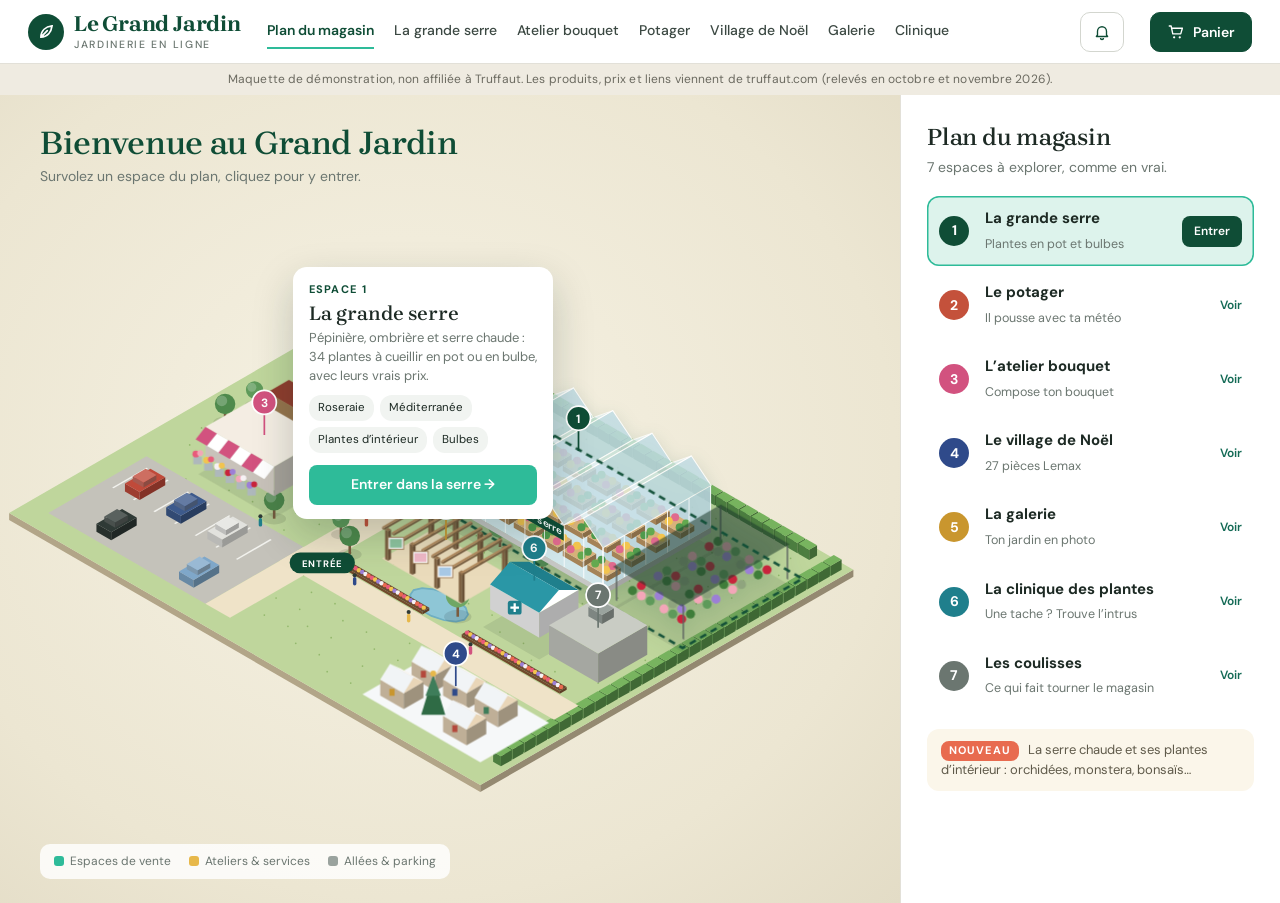
==== commit 0774fa66: "Nouveau design : plan du magasin en accueil, allée de serre en perspective (#4) - Accueil : plan iso" ====
--- a/index.html
+++ b/index.html
@@ -7,7 +7,7 @@
 <meta name="description" content="Maquette de démonstration : un site ludique et interactif imaginé pour Truffaut — potager virtuel, jardin-boutique, atelier bouquet, village de Noël, galerie et clinique des plantes.">
 <link rel="preconnect" href="https://fonts.googleapis.com">
 <link rel="preconnect" href="https://fonts.gstatic.com" crossorigin>
-<link href="https://fonts.googleapis.com/css2?family=Bricolage+Grotesque:opsz,wght@12..96,400;12..96,600;12..96,700&family=Caveat:wght@500;700&family=Fraunces:ital,opsz,wght,SOFT,WONK@0,9..144,400..700,0..100,0..1;1,9..144,400..700,0..100,0..1&display=swap" rel="stylesheet">
+<link href="https://fonts.googleapis.com/css2?family=Brygada+1918:ital,wght@0,500;0,600;0,700;1,500&family=DM+Sans:opsz,wght@9..40,400;9..40,500;9..40,600;9..40,700&family=Caveat:wght@500;700&family=Fraunces:ital,opsz,wght@0,9..144,400..700;1,9..144,400..600&display=swap" rel="stylesheet">
 <style>:root {
   --sky: #E6EDDD;
   --paper: #FBFAF4;
@@ -28,8 +28,9 @@
   --r: 12px;
   --shadow: 3px 4px 0 rgba(31, 58, 46, .22);
   --hand: 'Caveat', 'Segoe Print', cursive;
-  --ui: 'Bricolage Grotesque', 'Segoe UI', sans-serif;
-  --display: 'Fraunces', Georgia, serif;
+  --ui: 'DM Sans', 'Segoe UI', sans-serif;
+  --display: 'Brygada 1918', Georgia, serif;
+  --sapin: #0F4D36; --sapin-2: #136A55; --menthe: #2EBB99; --menthe-l: #DDF3EC; --gris: #6B7670; --ligne: #E2E0D8;
 }
 
 * { box-sizing: border-box; }
@@ -62,17 +63,25 @@
 /* ---------- top bar ---------- */
 .topbar {
   position: sticky; top: env(safe-area-inset-top, 0px); z-index: 40;
-  display: flex; align-items: center; gap: 14px;
-  padding: 10px 18px;
-  background: var(--paper);
-  border-bottom: 2px solid var(--line);
+  display: flex; align-items: center; gap: 26px;
+  height: 64px; padding: 0 28px;
+  background: #fff; border-bottom: 1px solid var(--ligne);
 }
-.topbar::after { content: ''; position: absolute; left: 0; right: 0; bottom: -14px; height: 14px; pointer-events: none;
-  background: url("data:image/svg+xml,%3Csvg xmlns='http://www.w3.org/2000/svg' width='120' height='14'%3E%3Cg stroke='%231F3A2E' stroke-width='1' %3E%3Cpath d='M0 1 Q15 12 30 1 T60 1 T90 1 T120 1' fill='none' stroke='%233F6B3A' stroke-width='1.6'/%3E%3Ccircle cx='15' cy='7' r='3.2' fill='%23EE9AAE'/%3E%3Ccircle cx='45' cy='7' r='2.6' fill='%23FFFFFF'/%3E%3Ccircle cx='75' cy='7' r='3.2' fill='%23F0A830'/%3E%3Ccircle cx='105' cy='7' r='2.6' fill='%238E7CC3'/%3E%3C/g%3E%3C/svg%3E") repeat-x; }
-.brand { display: flex; align-items: center; gap: 10px; color: var(--ink); text-decoration: none; }
-.brand svg { width: 42px; height: 42px; }
-.brand b { font-family: var(--display); font-size: 23px; font-weight: 600; line-height: 1; font-variation-settings: "SOFT" 100, "WONK" 1; }
-.brand small { display: block; font-family: var(--hand); font-size: 19px; color: var(--ink-soft); line-height: 1.1; }
+.brand { display: flex; align-items: center; gap: 10px; color: var(--sapin); text-decoration: none; flex: 0 0 auto; }
+.brand i { width: 36px; height: 36px; border-radius: 50%; background: var(--sapin); display: grid; place-items: center; }
+.brand b { display: block; font-family: var(--display); font-size: 22px; font-weight: 700; line-height: 1; letter-spacing: -.01em; }
+.brand small { display: block; font: 500 10.5px var(--ui); letter-spacing: .16em; text-transform: uppercase; color: var(--gris); margin-top: 3px; }
+.mainnav { display: flex; gap: 20px; overflow-x: auto; scrollbar-width: none; }
+.mainnav::-webkit-scrollbar { display: none; }
+.mainnav a { white-space: nowrap; font-size: 14px; font-weight: 500; color: #3B4842; text-decoration: none; padding: 6px 0; border-bottom: 2px solid transparent; }
+.mainnav a:hover { color: var(--sapin); }
+.mainnav a.on { color: var(--sapin); font-weight: 600; border-bottom-color: var(--menthe); }
+.top-btn { position: relative; display: inline-flex; align-items: center; gap: 8px; height: 40px; padding: 0 12px; border-radius: 10px; border: 1px solid #D3D6CF; background: #fff; color: var(--sapin); font: 600 14px var(--ui); cursor: pointer; text-decoration: none; }
+.top-btn.cart { background: var(--sapin); color: #fff; border-color: var(--sapin); padding: 0 16px; }
+.top-btn:hover { filter: brightness(1.08); }
+.top-btn .count { min-width: 20px; height: 20px; padding: 0 6px; border-radius: 10px; display: grid; place-items: center; font-size: 12px; background: var(--menthe); color: #fff; }
+#bell-btn .count { position: absolute; top: -7px; right: -7px; background: #E86B4F; }
+.top-btn .count:empty { display: none; }
 .topbar .spacer { flex: 1; }
 .chip-btn {
   position: relative;
@@ -94,11 +103,7 @@
   background: var(--tomato); color: #fff; font-size: 13px;
 }
 .chip-btn .count:empty { display: none; }
-.ribbon {
-  padding: 5px 18px;
-  margin-top: 0; padding-top: 14px; background: #F6E4B8; border-bottom: 1px dashed var(--line);
-  font-size: 13px; text-align: center; color: var(--ink-soft);
-}
+.ribbon { padding: 6px 18px; background: #EFEBE1; font-size: 12px; text-align: center; color: #6B6A60; letter-spacing: .01em; }
 
 /* ---------- generic pieces ---------- */
 .view { min-height: calc(100vh - 110px); }
@@ -206,12 +211,12 @@
 }
 @media (max-width: 640px) {
   body { font-size: 16px; }
-  .topbar { padding: 8px 12px; gap: 8px; }
+  .topbar { flex-wrap: wrap; height: auto; padding: 10px 16px 0; gap: 10px 12px; }
   .brand small { display: none; }
-  .brand b { font-size: 18px; }
-  .chip-btn { padding: 6px 10px; font-size: 14px; }
-  .chip-btn .lbl { display: none; }
-  .ribbon { font-size: 14px; }
+  .brand b { font-size: 19px; }
+  .mainnav { order: 3; flex: 1 0 100%; gap: 18px; padding-bottom: 4px; }
+  .top-btn .lbl { display: none; }
+  .ribbon { font-size: 12px; }
 }
 
 /* ---------- en-têtes fleuris & Gaston ---------- */
@@ -273,6 +278,85 @@
 
 .hsign2 { font-family: var(--ui); font-weight: 700; font-size: 4.6px; letter-spacing: .08em; fill: #F6D04A; }
 .hbulb { animation: blink 1.6s steps(2) infinite; }
+
+/* ============================================================
+   NOUVEAU DESIGN « jardinerie en ligne » : surcharges communes
+   (vert sapin, vert menthe, fonds clairs, ombres douces)
+   ============================================================ */
+body { background: #FAFAF7; background-image: none; color: #1D2A24; font-size: 16px; }
+h1, h2, .modal h2 { font-family: var(--display); font-weight: 600; letter-spacing: -.01em; color: #1D2A24; }
+a { color: var(--sapin-2); }
+:focus-visible { outline: 2px solid var(--menthe); outline-offset: 3px; }
+.page-head p { color: var(--gris); }
+.panel { background: #fff; border: 1px solid var(--ligne); border-radius: 16px; box-shadow: 0 6px 24px rgba(15, 40, 30, .07); }
+.btn { padding: 10px 20px; border: 0; border-radius: 8px; background: var(--sapin); color: #fff; font-weight: 600; font-size: 15px; box-shadow: none; transition: background .2s, transform .12s; }
+.btn:hover { transform: none; box-shadow: none; background: #136A55; }
+.btn:active { transform: translateY(1px); box-shadow: none; }
+.btn.sun { background: var(--menthe); color: #fff; }
+.btn.sun:hover { background: #27A887; }
+.btn.white { background: #fff; color: var(--sapin); box-shadow: inset 0 0 0 1.5px var(--sapin); }
+.btn.white:hover { background: var(--menthe-l); }
+.btn.red { background: #E86B4F; }
+.btn.small { padding: 7px 14px; font-size: 13.5px; }
+.tag { border: 1px solid #D3D6CF; background: #fff; font-weight: 600; }
+.field input, .field select, .field textarea { border: 1px solid #D3D6CF; border-radius: 10px; }
+.field input:focus, .field select:focus, .field textarea:focus { border-color: var(--menthe); outline: none; box-shadow: 0 0 0 3px var(--menthe-l); }
+.toast { background: #fff; border: 1px solid var(--ligne); border-radius: 14px; box-shadow: 0 12px 34px rgba(15, 40, 30, .16); animation: pop .3s ease-out; }
+.toast span { color: var(--gris); font-size: 14px; }
+.modal-back { background: rgba(15, 40, 30, .45); backdrop-filter: blur(2px); }
+.modal { background: #fff; border: 0; border-radius: 18px; box-shadow: 0 24px 70px rgba(15, 40, 30, .3); animation: pop .25s ease-out; }
+.modal h2 { font-size: 26px; }
+.modal .close { width: 34px; height: 34px; border: 1px solid #D3D6CF; font-size: 18px; color: #3B4842; }
+.modal .close:hover { background: var(--menthe-l); }
+.chip-btn { border: 1px solid #D3D6CF; border-radius: 18px; box-shadow: none; font-size: 14px; padding: 6px 14px; }
+.chip-btn:hover { transform: none; box-shadow: none; background: var(--menthe-l); }
+.chip-btn.on { background: var(--sapin); color: #fff; border-color: var(--sapin); }
+
+/* ---------- Accueil : plan du magasin ---------- */
+.view-hub { background: #fff; }
+.plan { display: grid; grid-template-columns: minmax(0, 1fr) 380px; min-height: calc(100vh - 92px); }
+.plan-map { position: relative; background: radial-gradient(ellipse at 45% 45%, #F6F2E4 0%, #ECE6D2 70%, #E3DCC6 100%); overflow: hidden; }
+.plan-title { position: absolute; left: 40px; top: 28px; z-index: 2; pointer-events: none; }
+.plan-title h1 { margin: 0; font: 600 clamp(26px, 2.6vw, 36px) var(--display); color: var(--sapin); letter-spacing: -.01em; }
+.plan-title p { margin: 4px 0 0; color: var(--gris); font-size: 14px; }
+.plan-svg { display: block; width: 100%; height: auto; margin-top: 30px; }
+.pz { cursor: pointer; outline: none; }
+.pz-hit { fill: transparent; }
+.pz-ring { fill: none; stroke: var(--c); stroke-width: 3; stroke-dasharray: 8 6; opacity: 0; transition: opacity .2s; pointer-events: none; }
+.pz.on .pz-ring, .pz:focus-visible .pz-ring { opacity: .95; }
+.pz { transition: filter .2s; }
+.pz.on { filter: drop-shadow(0 6px 10px rgba(15, 77, 54, .18)); }
+.plan-svg .pin { pointer-events: none; }
+.plan-tip { position: absolute; z-index: 3; width: 260px; background: #fff; border-radius: 14px; box-shadow: 0 16px 40px rgba(15, 40, 30, .22); padding: 14px 16px; }
+.plan-tip .k { font-size: 11px; letter-spacing: .12em; text-transform: uppercase; font-weight: 700; }
+.plan-tip h3 { margin: 4px 0; font: 600 20px var(--display); color: var(--encre, #1D2A24); }
+.plan-tip p { margin: 0 0 10px; font-size: 13px; color: var(--gris); line-height: 1.45; }
+.plan-tip .row { display: flex; gap: 6px; flex-wrap: wrap; margin-bottom: 12px; }
+.plan-tip .row span { font-size: 11.5px; background: #F1F4F1; padding: 4px 9px; border-radius: 12px; }
+.plan-tip .go { display: flex; justify-content: center; align-items: center; height: 40px; border-radius: 8px; background: var(--menthe); color: #fff; font-weight: 600; font-size: 14px; text-decoration: none; }
+.plan-tip .go:hover { background: #27A887; }
+.plan-legend { position: absolute; left: 40px; bottom: 24px; display: flex; flex-wrap: wrap; gap: 18px; font-size: 12px; color: var(--gris); background: rgba(255, 255, 255, .82); padding: 8px 14px; border-radius: 10px; }
+.plan-legend i { display: inline-block; width: 10px; height: 10px; border-radius: 3px; margin-right: 6px; vertical-align: -1px; }
+.plan-side { background: #fff; border-left: 1px solid var(--ligne); padding: 28px 26px; }
+.plan-side h2 { margin: 0; font: 600 24px var(--display); }
+.plan-side > p { margin: 6px 0 18px; color: var(--gris); font-size: 14px; }
+.plan-list a { display: grid; grid-template-columns: 34px 1fr auto; gap: 12px; align-items: center; padding: 11px 12px; border-radius: 12px; margin-bottom: 4px; text-decoration: none; color: inherit; }
+.plan-list a:hover, .plan-list a.on { background: var(--menthe-l); box-shadow: inset 0 0 0 1.5px var(--menthe); }
+.plan-list .n { width: 30px; height: 30px; border-radius: 50%; display: grid; place-items: center; color: #fff; font-weight: 700; font-size: 14px; }
+.plan-list b { display: block; font-size: 15px; }
+.plan-list small { font-size: 12.5px; color: var(--gris); }
+.plan-list em { font-style: normal; font-size: 12px; color: var(--sapin-2); font-weight: 600; }
+.plan-list a.on em { background: var(--sapin); color: #fff; padding: 6px 12px; border-radius: 8px; }
+.plan-note { margin-top: 18px; padding: 12px 14px; border-radius: 12px; background: #FBF6EA; font-size: 13px; color: #5F5A4A; line-height: 1.45; }
+.plan-note b { display: inline-block; margin-right: 6px; font-size: 11px; letter-spacing: .1em; text-transform: uppercase; color: #fff; background: #E86B4F; padding: 2px 8px; border-radius: 8px; }
+@media (max-width: 900px) {
+  .plan { grid-template-columns: 1fr; }
+  .plan-title { position: static; padding: 20px 16px 0; }
+  .plan-svg { margin-top: 0; }
+  .plan-tip { display: none; }
+  .plan-legend { position: static; margin: 0 16px 16px; }
+  .plan-side { border-left: 0; border-top: 1px solid var(--ligne); padding: 20px 16px 40px; }
+}
 
 /* ---------- Silence ça truffe ---------- */
 .logo-title { display: inline-flex; flex-wrap: wrap; align-items: baseline; gap: 0 .25em; }
@@ -415,75 +499,90 @@
   .seed-list { grid-template-columns: repeat(4, 1fr); }
 }
 
-/* ---------- Jardin-boutique ---------- */
-.walk-ctrl { display: flex; gap: 8px; align-items: center; }
-.walk-ctrl .btn { padding: 8px 16px; }
-.walk-ctrl select { padding: 9px 12px; border: 2px solid var(--line); border-radius: 999px; background: #fff; font-weight: 700; }
-.garden-scroll { overflow-x: auto; overflow-y: hidden; border-radius: 30px; padding: 0; scrollbar-color: var(--leaf) transparent; }
-.garden-svg { display: block; }
-.garden-scroll { background: #DDEEF0; box-shadow: inset 0 0 0 1px rgba(31,58,46,.08); cursor: pointer; }
-.garden-svg text { pointer-events: none; }
-.zone-sign { font-family: var(--display); font-size: 21px; font-weight: 600; fill: #F7F3E6; letter-spacing: .01em; }
-.store-sign { font-family: var(--display); font-size: 23px; font-weight: 600; fill: #F7F3E6; }
-.store-sub { font-family: var(--ui); font-size: 9px; font-weight: 700; letter-spacing: .06em; fill: #CFE3C9; }
-.door-label { font-family: var(--hand); font-size: 20px; fill: #F7F3E6; opacity: .9; }
-.rack-head { font-family: var(--ui); font-size: 10px; font-weight: 800; letter-spacing: .22em; fill: #F7F3E6; }
-.till { font-family: var(--ui); font-size: 11px; font-weight: 700; fill: #1F3A2E; }
-.till-note { font-family: var(--hand); font-size: 11px; fill: #1F3A2E; }
-.ptag-name { font-family: var(--ui); font-size: 12px; font-weight: 700; fill: #1F3A2E; }
-.ptag-price { font-family: var(--ui); font-size: 15px; font-weight: 800; fill: #2E6B3F; }
-.ptag-note { font-family: var(--ui); font-size: 10.5px; fill: #6B776F; }
-.shop-plant { cursor: pointer; }
-.shop-plant:focus { outline: none; }
-.shop-plant .glow { fill: #FFF6C8; opacity: 0; transition: opacity .25s; }
-.shop-plant:hover .glow, .shop-plant:focus-visible .glow { opacity: .75; }
-.shop-plant .ptag { transition: transform .2s; }
-.shop-plant:hover .ptag, .shop-plant:focus-visible .ptag { transform: translateY(-4px); }
-.shop-plant:hover .ptag rect:first-child, .shop-plant:focus-visible .ptag rect:first-child { stroke: #2E6B3F; stroke-width: 2.5; }
-.shop-plant:hover .sway, .shop-plant:focus-visible .sway { animation: shake .6s ease-in-out; }
-.sway { transform-box: fill-box; transform-origin: 50% 100%; }
-@keyframes shake { 25% { transform: rotate(-2.5deg); } 75% { transform: rotate(2.5deg); } }
-.hang { animation: hang 5s ease-in-out infinite alternate; }
-@keyframes hang { from { transform: rotate(-1.6deg); } to { transform: rotate(1.6deg); } }
-.checkout { cursor: pointer; }
-.checkout:focus { outline: none; }
-.checkout:hover rect:first-of-type, .checkout:focus-visible rect:first-of-type { stroke: #F0A830; stroke-width: 3; }
-.walking .hopper { animation: hop .36s ease-in-out infinite; }
-.walking .l1 { animation: legA .36s ease-in-out infinite; }
-.walking .l2 { animation: legA .36s ease-in-out infinite reverse; }
-.walking .wheel { animation: roll .5s linear infinite; }
-.wheel { transform-box: fill-box; transform-origin: center; }
-@keyframes roll { to { transform: rotate(360deg); } }
-@keyframes hop { 50% { transform: translateY(-3px); } }
-@keyframes legA { 50% { transform: translateY(-4px); } }
-.fly { animation: flyleaf .9s cubic-bezier(.4, -0.3, .6, 1) forwards; }
-@keyframes flyleaf { to { transform: translate(var(--dx), var(--dy)) scale(.6); opacity: .7; } }
-.pick-head { display: flex; gap: 14px; align-items: center; margin-bottom: 8px; }
-.pick-head h2 { margin: 0 0 4px; }
-.pick-art { width: 110px; height: 148px; flex: 0 0 auto; background: radial-gradient(circle at 50% 60%, #F1F5EA, #fff 70%); border-radius: 16px; }
-@media (prefers-reduced-motion: reduce) { .hang, .walking .hopper, .walking .wheel, .walking .l1, .walking .l2 { animation: none; } }
-.hint { color: var(--ink-soft); font-size: 18px; margin: 10px 4px 0; }
-.form-opt { display: grid; grid-template-columns: auto 1fr auto; gap: 12px; align-items: center; padding: 12px; margin: 8px 0; border: 2px solid var(--line); border-radius: 18px; background: #fff; }
-.form-opt.off { opacity: .55; border-style: dashed; grid-template-columns: auto 1fr; }
-.fo-em { font-size: 32px; }
-.form-opt b { display: block; font-size: 18px; }
-.form-opt span { display: block; font-size: 14px; color: var(--ink-soft); line-height: 1.3; }
-.form-opt .fo-price { color: var(--ink); font-weight: 700; font-size: 16px; }
+/* ---------- La grande serre : allée en perspective ---------- */
+.view-jardin { background: #fff; }
+.serre-stage { position: relative; height: min(calc(100vh - 92px), 860px); min-height: 520px; overflow: hidden; background: #E9EEF0; user-select: none; }
+.serre-svg { display: block; width: 100%; height: 100%; }
+.serre-svg text { pointer-events: none; }
+.bay { cursor: pointer; outline: none; }
+.bay .hit { fill: transparent; }
+.bay:hover use, .bay:focus-visible use { filter: brightness(1.08) saturate(1.1); }
+.bay:hover .tag rect:first-child, .bay:focus-visible .tag rect:first-child { stroke: #2EBB99; stroke-width: 2.5; }
+.checkout { cursor: pointer; outline: none; }
+.checkout:hover .zsign rect:first-of-type { filter: brightness(1.2); }
+
+.serre-crumb { position: absolute; left: 24px; top: 18px; display: flex; gap: 8px; align-items: center; background: rgba(255, 255, 255, .92); padding: 8px 14px; border-radius: 20px; font-size: 13px; color: var(--gris); box-shadow: 0 2px 10px rgba(0, 0, 0, .08); }
+.serre-crumb b { color: var(--sapin); }
+.serre-mini { position: absolute; right: 22px; top: 18px; width: 228px; background: rgba(255, 255, 255, .95); border-radius: 14px; padding: 12px 12px 10px; box-shadow: 0 6px 24px rgba(0, 0, 0, .12); }
+.serre-mini h4 { margin: 0 0 6px; font: 600 13px var(--ui); color: var(--sapin); display: flex; justify-content: space-between; }
+.serre-mini h4 span { color: var(--gris); font-weight: 500; }
+.serre-mini ol { list-style: none; margin: 0; padding: 0; display: grid; gap: 3px; }
+.serre-mini button { width: 100%; display: flex; justify-content: space-between; align-items: center; gap: 8px; padding: 6px 10px; border: 0; border-radius: 8px; background: #F1F4F0; font: 500 12.5px var(--ui); color: #3B4842; cursor: pointer; text-align: left; }
+.serre-mini button small { font-size: 11px; color: var(--gris); }
+.serre-mini button:hover { background: var(--menthe-l); }
+.serre-mini li.on button { background: var(--menthe); color: #fff; font-weight: 600; }
+.serre-mini li.on small { color: #E4FFF6; }
+
+.serre-walk { position: absolute; left: 50%; transform: translateX(-50%); bottom: 20px; display: flex; align-items: center; gap: 6px; background: rgba(255, 255, 255, .96); border-radius: 40px; padding: 6px; box-shadow: 0 8px 30px rgba(0, 0, 0, .18); max-width: calc(100% - 24px); }
+.serre-walk .b { height: 44px; padding: 0 20px; border-radius: 22px; border: 0; background: transparent; font: 600 14px var(--ui); color: var(--sapin); cursor: pointer; white-space: nowrap; }
+.serre-walk .b.go { background: var(--sapin); color: #fff; }
+.serre-walk .b:disabled { opacity: .35; cursor: default; }
+.serre-steps { display: flex; gap: 5px; padding: 0 10px; }
+.serre-steps i { width: 22px; height: 5px; border-radius: 3px; background: #D5DBD7; }
+.serre-steps i.on { background: var(--menthe); }
+.serre-walk .lbl { font-size: 12.5px; color: var(--gris); padding: 0 8px; min-width: 160px; text-align: center; }
+.serre-walk .lbl b { display: block; color: #1D2A24; font-size: 14px; }
+
+.serre-card { position: absolute; z-index: 4; width: 280px; background: #fff; border-radius: 16px; box-shadow: 0 18px 50px rgba(15, 40, 30, .28); overflow: hidden; }
+.serre-card .sc-ph { height: 140px; background: radial-gradient(circle at 50% 60%, #F1F5EE, #E4ECE5); display: grid; place-items: center; }
+.serre-card .sc-ph img, .serre-card .sc-ph svg { height: 128px; width: auto; }
+.serre-card .bd { padding: 12px 16px 16px; }
+.serre-card .rayon { font-size: 11px; letter-spacing: .12em; text-transform: uppercase; color: var(--sapin-2); font-weight: 600; }
+.serre-card h3 { margin: 3px 0 0; font: 600 19px var(--display); }
+.serre-card i { color: var(--gris); font-size: 13px; }
+.serre-card .row { display: flex; align-items: baseline; justify-content: space-between; gap: 10px; margin-top: 10px; }
+.serre-card .row b { font: 700 21px var(--ui); color: var(--sapin); white-space: nowrap; }
+.serre-card .row small { font-size: 12px; color: var(--gris); text-align: right; }
+.serre-card .opts { display: flex; gap: 6px; margin-top: 10px; }
+.serre-card .opts span { font-size: 12px; padding: 5px 10px; border-radius: 14px; background: var(--menthe-l); color: var(--sapin); font-weight: 600; }
+.serre-card .opts span.off { background: #F0F0EC; color: #9AA09C; text-decoration: line-through; }
+.serre-card .btn { width: 100%; justify-content: center; margin-top: 12px; }
+.serre-hint { margin: 10px 24px 24px; font-size: 13px; color: var(--gris); }
+
+/* fenêtre « choisir la forme » et panier */
+.pick-head { display: flex; gap: 14px; align-items: center; margin-bottom: 10px; }
+.pick-head h2 { margin: 0; }
+.pick-latin { margin: 2px 0 0; font-style: italic; color: var(--gris); }
+.pick-art { width: 104px; height: 120px; flex: 0 0 auto; border-radius: 14px; background: radial-gradient(circle at 50% 60%, #F1F5EE, #E4ECE5); display: grid; place-items: center; overflow: hidden; }
+.pick-art img, .pick-art svg { height: 112px; width: auto; }
+.form-opt { display: grid; grid-template-columns: 1fr auto; gap: 12px; align-items: center; padding: 12px 14px; margin: 8px 0; border: 1px solid var(--ligne); border-radius: 14px; background: #fff; }
+.form-opt.off { opacity: .55; border-style: dashed; grid-template-columns: 1fr; }
+.form-opt b { display: block; font-size: 16px; }
+.form-opt span { display: block; font-size: 13.5px; color: var(--gris); line-height: 1.3; }
+.form-opt .fo-price { color: var(--sapin); font-weight: 700; font-size: 16px; }
 .basket-list { list-style: none; padding: 0; margin: 12px 0; display: grid; gap: 8px; }
-.basket-list li { display: flex; justify-content: space-between; gap: 12px; align-items: center; padding: 10px 12px; border: 2px solid var(--line); border-radius: 14px; background: #fff; }
-.basket-list li span { display: block; font-size: 13px; color: var(--ink-soft); }
+.basket-list li { display: flex; justify-content: space-between; gap: 12px; align-items: center; padding: 10px 12px; border: 1px solid var(--ligne); border-radius: 14px; background: #fff; }
+.basket-list li span { display: block; font-size: 13px; color: var(--gris); }
 .qty { display: flex; align-items: center; gap: 8px; }
-.qty button { width: 30px; height: 30px; border: 2px solid var(--line); border-radius: 50%; background: var(--sun); font-weight: 700; cursor: pointer; }
+.qty button { width: 30px; height: 30px; border: 1px solid #D3D6CF; border-radius: 50%; background: var(--menthe-l); color: var(--sapin); font-weight: 700; cursor: pointer; }
 .basket-total { font-size: 20px; text-align: right; margin: 6px 0 0; }
 .link-list { padding-left: 20px; }
 .link-list li { margin: 6px 0; }
 .jiggle { animation: jig .5s; }
-@keyframes jig { 25% { transform: rotate(-10deg) scale(1.1); } 75% { transform: rotate(8deg) scale(1.1); } }
-@media (max-width: 640px) {
-  .walk-ctrl { width: 100%; }
-  .walk-ctrl select { flex: 1; min-width: 0; }
-  .form-opt { grid-template-columns: auto 1fr; }
-  .form-opt .btn { grid-column: 1 / -1; }
+@keyframes jig { 25% { transform: rotate(-6deg) scale(1.08); } 75% { transform: rotate(5deg) scale(1.08); } }
+
+@media (max-width: 760px) {
+  .serre-stage { height: calc(100vh - 150px); min-height: 480px; }
+  .serre-mini { display: none; }
+  .serre-crumb { left: 12px; top: 12px; font-size: 12px; }
+  .serre-steps { display: none; }
+  .serre-walk { bottom: 12px; }
+  .serre-walk .b { padding: 0 14px; }
+  .serre-walk .lbl { min-width: 0; }
+  .serre-walk .lbl span { display: none; }
+  .serre-walk .lbl b { white-space: nowrap; font-size: 13px; }
+  .serre-card { display: none; }
+  .form-opt { grid-template-columns: 1fr; }
 }
 
 /* ---------- Mon bouquet ---------- */
@@ -813,16 +912,18 @@
 <body>
 <div id="deco-defs"></div>
 <header class="topbar">
-  <a class="brand" href="#" aria-label="Le Grand Jardin, retour à la carte">
-    <svg viewBox="0 0 48 48" aria-hidden="true"><circle cx="24" cy="24" r="21" fill="#7CC46A" stroke="#2E3A2A" stroke-width="3"/><path d="M15 33 C15 20 24 13 34 13 C34 25 27 33 15 33 Z" fill="#FFFCF2" stroke="#2E3A2A" stroke-width="3" stroke-linejoin="round"/><path d="M15 33 L27 21" stroke="#2E3A2A" stroke-width="3" stroke-linecap="round"/></svg>
-    <span><b>Le Grand Jardin</b><small>une idée pour Truffaut</small></span>
+  <a class="brand" href="#" aria-label="Le Grand Jardin, plan du magasin">
+    <i aria-hidden="true"><svg viewBox="0 0 24 24" width="19" height="19"><path d="M5 19c0-8 6-13 14-14-1 8-6 14-14 14zm0 0 8-8" fill="none" stroke="#fff" stroke-width="2.2" stroke-linecap="round"/></svg></i>
+    <span><b>Le Grand Jardin</b><small>Jardinerie en ligne</small></span>
   </a>
+  <nav class="mainnav" aria-label="Les espaces">
+    <a href="#" data-r="">Plan du magasin</a><a href="#jardin" data-r="jardin">La grande serre</a><a href="#bouquet" data-r="bouquet">Atelier bouquet</a><a href="#potager" data-r="potager">Potager</a><a href="#noel" data-r="noel">Village de Noël</a><a href="#galerie" data-r="galerie">Galerie</a><a href="#clinique" data-r="clinique">Clinique</a>
+  </nav>
   <span class="spacer"></span>
-  <a class="chip-btn" id="home-btn" href="#" hidden><span aria-hidden="true">🗺️</span><span class="lbl">La carte</span></a>
-  <a class="chip-btn" id="bell-btn" href="#potager" aria-label="Alertes du potager"><span aria-hidden="true">🔔</span><span class="lbl">Potager</span><span class="count" id="bell-count"></span></a>
-  <button class="chip-btn" id="basket-btn" type="button" aria-label="Mon panier"><span aria-hidden="true">🧺</span><span class="lbl">Panier</span><span class="count" id="basket-count"></span></button>
+  <a class="top-btn" id="bell-btn" href="#potager" aria-label="Alertes du potager"><svg viewBox="0 0 24 24" width="18" height="18" aria-hidden="true"><path d="M6 16V11a6 6 0 0 1 12 0v5l1.5 2h-15zM10 20a2 2 0 0 0 4 0" fill="none" stroke="currentColor" stroke-width="1.8" stroke-linejoin="round"/></svg><span class="count" id="bell-count"></span></a>
+  <button class="top-btn cart" id="basket-btn" type="button" aria-label="Mon panier"><svg viewBox="0 0 24 24" width="18" height="18" aria-hidden="true"><path d="M3 4h2.5l2.2 10.5h10.6L20.5 7H7" fill="none" stroke="currentColor" stroke-width="1.8" stroke-linejoin="round" stroke-linecap="round"/><circle cx="9.5" cy="19" r="1.5" fill="currentColor"/><circle cx="17" cy="19" r="1.5" fill="currentColor"/></svg><span class="lbl">Panier</span><span class="count" id="basket-count"></span></button>
 </header>
-<div class="ribbon">Maquette de démonstration, non affiliée à Truffaut. Les produits, prix et liens viennent de truffaut.com (relevés le 17/10/2026).</div>
+<div class="ribbon">Maquette de démonstration, non affiliée à Truffaut. Les produits, prix et liens viennent de truffaut.com (relevés en octobre et novembre 2026).</div>
 <main id="view" class="view"></main>
 <div class="toasts" id="toasts" aria-live="polite"></div>
 <script>/* ============================================================
@@ -887,11 +988,11 @@
     forms: { plante: { label: 'Pot de 5 L', price: 29.99, url: T + 'rosier-annapurna-pot-5l-830735.html' } } },
   { id: 'rosier-nd', zone: 'roseraie', name: "Rosier grimpant 'New Dawn'", kind: 'climber', color: '#F8D2D8',
     forms: { plante: { label: 'Pot de 5 L', price: 44.99, url: T + 'rosier-grimpant-new-dawn-pot-5-litres-830746.html' } } },
-  { id: 'olivier', zone: 'mediterranee', name: 'Olivier sur tige', kind: 'olive', color: '#8FA86A',
+  { id: 'olivier', zone: 'mediterranee', name: 'Olivier sur tige', kind: 'olive', color: '#8FA86A', img: 'olivier', h: 1.25,
     forms: { plante: { label: 'H 80-100 cm, pot 19 cm', price: 43.99, url: T + 'olea-europaea-olivier-sur-tige-plantes-de-jardin-80-100-cm-de-haut-pot-19-cm.html' } } },
-  { id: 'citron', zone: 'mediterranee', name: "Citronnier 'Eureka' 4 saisons", kind: 'lemon', color: '#FFD94A',
+  { id: 'citron', zone: 'mediterranee', name: "Citronnier 'Eureka' 4 saisons", kind: 'lemon', color: '#FFD94A', img: 'citronnier', h: 1.35,
     forms: { plante: { label: 'Pot de 10 L, 140-160 cm', price: 122.74, url: T + 'citrus-limon-var-eureka-citron-toute-l-annee-4-saisons-couleur-floraison-blanc-taille-pot-de-10-litres-140-160-cm.html' } } },
-  { id: 'lavande', zone: 'mediterranee', name: 'Lavande officinale', kind: 'lavender', color: '#9C7FD6',
+  { id: 'lavande', zone: 'mediterranee', name: 'Lavande officinale', kind: 'lavender', color: '#9C7FD6', img: 'lavande', h: .5,
     forms: { plante: { label: 'Pot de 1 L', price: 5.99, url: T + 'lavande-officinale-ctr-1-litre-26562.html' } } },
   { id: 'mimosa', zone: 'mediterranee', name: 'Mimosa chenille', kind: 'mimosa', color: '#FFE04D',
     forms: { plante: { label: '80-90 cm, pot 19 cm', price: 104.95, url: T + 'mimosa-chenille-acacia-longifolia-plante-fleurie-80-90-cm-19-cm-plante-d-exterieur.html' } } },
@@ -903,6 +1004,23 @@
     forms: { plante: { label: 'Pot de 5 L', price: 39.99, url: T + 'fargesia-scabrida-asian-wonder-c5l-814658.html' } } },
   { id: 'cyclamen', zone: 'ombre', name: "Cyclamen Indiaka® en jardinière", kind: 'cyclamen', color: '#E14C8B',
     forms: { plante: { label: 'Jardinière 40 cm', price: 24.99, url: T + 'cyclamen-indiaka-jardiniere-l40cm-804087.html' } } },
+  // Serre chaude : plantes d'intérieur (prix relevés sur truffaut.com le 03/11/2026)
+  { id: 'monstera', zone: 'interieur', name: 'Monstera avec tuteur mousse', kind: 'img', img: 'monstera', h: .8, color: '#3E8E5A', latin: 'Monstera deliciosa',
+    forms: { plante: { label: 'Avec tuteur mousse', price: 19.99, url: T + 'plantes/plantes-d-interieur.html' } } },
+  { id: 'ficus-lyrata', zone: 'interieur', name: 'Figuier lyre', kind: 'img', img: 'ficus-lyrata', h: .85, color: '#4E8A3E', latin: 'Ficus lyrata',
+    forms: { plante: { label: 'H 60 cm, pot Ø17 cm', price: 44.90, url: T + 'plante-d-interieur-ficus-lyrata-60cm-plante-d-interieur-60cm.html' } } },
+  { id: 'sansevieria', zone: 'interieur', name: 'Langue de belle-mère', kind: 'img', img: 'sansevieria', h: .55, color: '#5E8C3E', latin: 'Sansevieria futura',
+    forms: { plante: { label: 'Pot Ø12 cm', price: 10.99, url: T + 'sansevieria-futura-pot-d12-cm-691900.html' } } },
+  { id: 'pothos', zone: 'interieur', name: 'Pothos', kind: 'img', img: 'pothos', h: .55, hang: true, color: '#5DB565', latin: 'Epipremnum aureum',
+    forms: { plante: { label: 'Pot Ø13 cm', price: 6.49, url: T + 'pothos-plante-13cm-pot-333965.html' } } },
+  { id: 'orchidee', zone: 'interieur', name: 'Orchidée papillon', kind: 'img', img: 'orchidee', h: .52, color: '#F2B6D2', latin: 'Phalaenopsis 1 tige',
+    forms: { plante: { label: 'Pot Ø12 cm', price: 7.99, url: T + 'phalaenopsis-rose-1-tige-pot-588834.html' } } },
+  { id: 'anthurium', zone: 'interieur', name: 'Anthurium', kind: 'img', img: 'anthurium', h: .5, color: '#D9283A', latin: 'Anthurium andreanum',
+    forms: { plante: { label: 'Pot Ø12 cm, coloris variables', price: 14.99, url: T + 'anthurium-plante-12cm-pot-coloris-variables-196997.html' } } },
+  { id: 'cactus', zone: 'interieur', name: 'Cierge du Pérou', kind: 'img', img: 'cactus', h: .5, color: '#4E8A3E', latin: 'Cereus peruvianus',
+    forms: { plante: { label: 'Pot Ø8,5 cm', price: 7.49, url: T + 'cereus-peruvianus-monstr-cactus-de-roche-en-pot-de-8-5cm.html' } } },
+  { id: 'bonsai', zone: 'interieur', name: 'Bonsaï Ficus', kind: 'img', img: 'bonsai', h: .45, color: '#5DA14E', latin: 'Ficus microcarpa',
+    forms: { plante: { label: 'H 30 cm, pot Ø17 cm', price: 18.99, url: T + 'catalogsearch/result/?q=bonsai+ficus+microcarpa' } } },
   { id: 'pensee', zone: 'massif', name: 'Pensées', kind: 'pansy', color: '#7A5BD0',
     forms: { plante: { label: 'Barquette de 10 plants', price: 8.49, url: T + 'pensee-barquette-10-plants-coloris-variables-25130.html' } } },
   { id: 'dahlia', zone: 'massif', name: "Dahlia décoratif 'Byzance'", kind: 'dahlia', color: '#E8563F',
@@ -936,6 +1054,7 @@
   { id: 'roseraie', name: 'La roseraie' },
   { id: 'mediterranee', name: 'Le coin méditerranéen' },
   { id: 'ombre', name: 'Le sous-bois' },
+  { id: 'interieur', name: 'La serre chaude' },
   { id: 'massif', name: 'Les massifs à bulbes' },
   { id: 'potager', name: 'Le potager' },
 ];
@@ -1290,7 +1409,7 @@
   view.className = 'view view-' + (path || 'hub');
   current = mod;
   document.title = (mod.title ? mod.title + ' — ' : '') + 'Le Grand Jardin';
-  $('#home-btn').hidden = !path;
+  $$('.mainnav a').forEach((a) => { const on = a.dataset.r === (ROUTES[path] ? path : ''); a.classList.toggle('on', on); if (on) a.setAttribute('aria-current', 'page'); else a.removeAttribute('aria-current'); });
   mod.mount(view);
   window.scrollTo(0, 0);
   const h = view.querySelector('h1');
@@ -2451,317 +2570,194 @@
 })();
 
 /* ============================================================
-   PAGE D'ACCUEIL — carte illustrée détaillée et colorée
+   PAGE D'ACCUEIL — plan du magasin en vue isométrique
+   Survoler un espace l'entoure et ouvre sa fiche ; cliquer y entre.
    ============================================================ */
 const HubMap = (() => {
-  const K = '#22303A'; // encre de la carte
-  const sw = (w = 1.2) => `stroke="${K}" stroke-width="${w}" stroke-linejoin="round" stroke-linecap="round"`;
-  const shadow = (x, y, rx, ry) => `<ellipse cx="${x}" cy="${y}" rx="${rx}" ry="${ry}" fill="#1E3B2A" opacity=".22"/>`;
-
-  /* ---- motifs ---- */
-  const defs = `<defs>
-    <linearGradient id="hSea" x1="0" y1="0" x2="0" y2="1"><stop offset="0" stop-color="#3FB6C4"/><stop offset="1" stop-color="#1F8FA8"/></linearGradient>
-    <radialGradient id="hIsle" cx=".5" cy=".45" r=".6"><stop offset="0" stop-color="#9ED36A"/><stop offset=".7" stop-color="#72B84E"/><stop offset="1" stop-color="#4E9A3E"/></radialGradient>
-    <linearGradient id="hPond" x1="0" y1="0" x2="1" y2="1"><stop offset="0" stop-color="#6FD0D8"/><stop offset="1" stop-color="#2E9DB5"/></linearGradient>
-    <linearGradient id="hGlass" x1="0" y1="0" x2="1" y2="1"><stop offset="0" stop-color="#DDF4F6" stop-opacity=".95"/><stop offset=".5" stop-color="#A7DCE3" stop-opacity=".8"/><stop offset="1" stop-color="#7CC3CF" stop-opacity=".85"/></linearGradient>
-    <linearGradient id="hWood" x1="0" y1="0" x2="0" y2="1"><stop offset="0" stop-color="#B9773E"/><stop offset="1" stop-color="#8A5428"/></linearGradient>
-    <linearGradient id="hRoofR" x1="0" y1="0" x2="0" y2="1"><stop offset="0" stop-color="#E5583E"/><stop offset="1" stop-color="#B83A2A"/></linearGradient>
-    <linearGradient id="hSnow" x1="0" y1="0" x2="0" y2="1"><stop offset="0" stop-color="#FFFFFF"/><stop offset="1" stop-color="#DCE9F2"/></linearGradient>
-    <linearGradient id="hPath" x1="0" y1="0" x2="0" y2="1"><stop offset="0" stop-color="#F1DDB0"/><stop offset="1" stop-color="#DDBF86"/></linearGradient>
-    <pattern id="hCobble" width="14" height="10" patternUnits="userSpaceOnUse"><rect width="14" height="10" fill="url(#hPath)"/><path d="M0 5 h14 M7 0 v5 M0 5 v5 M14 5 v5" stroke="#B9965C" stroke-width=".8"/></pattern>
-    <pattern id="hWaves" width="60" height="22" patternUnits="userSpaceOnUse"><path d="M4 14 q8 -7 16 0 t16 0" fill="none" stroke="#fff" stroke-width="1.6" opacity=".45"/></pattern>
-    <pattern id="hGrass" width="18" height="16" patternUnits="userSpaceOnUse"><path d="M3 12 l2 -5 l2 5 M11 6 l1.5 -4 l1.5 4" stroke="#4E9A3E" stroke-width="1" fill="none" opacity=".55"/></pattern>
-    <filter id="hSoft"><feGaussianBlur stdDeviation="1.2"/></filter>
-  </defs>`;
-
-  /* ---- éléments ---- */
-  const tree = (x, y, s = 1, c = '#3E8F48', fruit = null) => `<g transform="translate(${x} ${y}) scale(${s})">${shadow(4, 4, 30, 9)}
-    <path d="M-4 0 Q-5 -18 -2 -30 L3 -30 Q5 -18 4 0Z" fill="#7A4A26" ${sw(1.2)}/>
-    <path d="${blob(0, -48, 30, 26, 10, .14, Math.round(x))}" fill="${c}" ${sw(1.4)}/><path d="${blob(8, -42, 20, 16, 8, .16, Math.round(y))}" fill="${Deco.shade(c, -0.2)}" opacity=".55"/>
-    <path d="${blob(-9, -56, 12, 9, 7, .2, 3)}" fill="${Deco.shade(c, 0.25)}" opacity=".8"/>
-    ${[[-14, -52], [-4, -64], [12, -54], [2, -40], [-18, -40]].map(([a, b]) => `<path d="M${a - 4} ${b} q4 -4 8 0" fill="none" stroke="${K}" stroke-width=".7" opacity=".5"/>`).join('')}
-    ${fruit ? [[-12, -46], [10, -58], [14, -40], [-4, -36], [-2, -60]].map(([a, b]) => `<circle cx="${a}" cy="${b}" r="3.2" fill="${fruit}" ${sw(.7)}/><circle cx="${a - 1}" cy="${b - 1}" r=".9" fill="#fff" opacity=".7"/>`).join('') : ''}</g>`;
-  const cypress = (x, y, s = 1) => `<g transform="translate(${x} ${y}) scale(${s})">${shadow(3, 3, 12, 4)}<path d="M0 -70 C14 -50 14 -14 0 0 C-14 -14 -14 -50 0 -70Z" fill="#2E6B3A" ${sw(1.2)}/><path d="M0 -70 C8 -50 8 -14 0 0Z" fill="#22552E" opacity=".6"/></g>`;
-  const bush = (x, y, s = 1, c = '#4FA04A', fl = null) => `<g transform="translate(${x} ${y}) scale(${s})"><path d="${blob(0, -10, 18, 12, 8, .2, Math.round(x + y))}" fill="${c}" ${sw(1.1)}/><path d="${blob(5, -7, 11, 7, 7, .2, 2)}" fill="${Deco.shade(c, -0.22)}" opacity=".5"/>${fl ? [[-8, -14], [4, -18], [10, -9], [-2, -8]].map(([a, b]) => `<circle cx="${a}" cy="${b}" r="2.4" fill="${fl}" ${sw(.5)}/>`).join('') : ''}</g>`;
-  const fence = (x1, y1, x2, y2, n) => { let g = `<path d="M${x1} ${y1 - 8} L${x2} ${y2 - 8} M${x1} ${y1 - 3} L${x2} ${y2 - 3}" stroke="#F4EBD9" stroke-width="2.6"/><path d="M${x1} ${y1 - 8} L${x2} ${y2 - 8} M${x1} ${y1 - 3} L${x2} ${y2 - 3}" stroke="${K}" stroke-width=".5" opacity=".6"/>`;
-    for (let i = 0; i <= n; i++) { const t = i / n, x = x1 + (x2 - x1) * t, y = y1 + (y2 - y1) * t; g += `<path d="M${x - 1.6} ${y} v-12 l1.6 -2.4 l1.6 2.4 v12z" fill="#FBF5E8" ${sw(.6)}/>`; } return g; };
-  const tulipRow = (x, y, len, c, ang = 0) => `<g transform="translate(${x} ${y}) rotate(${ang})"><rect x="0" y="-5" width="${len}" height="10" rx="5" fill="#5DA548"/>${Array.from({ length: Math.floor(len / 9) }, (_, i) => `<path d="M${5 + i * 9} -1 q-3 -5 0 -7 q3 2 0 7 q3 -5 6 -1 q-3 4 -6 1z" fill="${c}" stroke="${Deco.shade(c, -0.35)}" stroke-width=".5"/>`).join('')}</g>`;
-  const bannerSign = (x, y, label, c) => { const w = label.length * 11 + 34; return `<g class="hsign" transform="translate(${x} ${y})">
-    <path d="M${-w / 2 - 14} 2 l14 -12 v24z M${w / 2 + 14} 2 l-14 -12 v24z" fill="${Deco.shade(c, -0.3)}" ${sw(1.1)}/>
-    <rect x="${-w / 2}" y="-14" width="${w}" height="30" rx="3" fill="${c}" ${sw(1.3)}/><path d="M${-w / 2 + 4} -10 h${w - 8}" stroke="#fff" stroke-width="1" opacity=".5"/>
-    <text x="0" y="7" text-anchor="middle">${label}</text></g>`; };
-
-  /* ---- les six lieux ---- */
-  const potager = () => {
-    // planche de culture allongée, vue de trois-quarts
-    const bed = (x, y, w, crop, seed) => {
-      let g = `${shadow(x + w / 2, y + 26, w / 2 + 8, 6)}<path d="M${x + 8} ${y} H${x + w + 8} L${x + w} ${y + 24} H${x} Z" fill="#6B4022" ${sw(1.1)}/>
-        <path d="M${x} ${y + 24} H${x + w} V${y + 30} H${x} Z" fill="#8A5428" ${sw(1)}/><path d="M${x + w} ${y + 24} L${x + w + 8} ${y} V${y + 6} L${x + w} ${y + 30} Z" fill="#6B3A1E" ${sw(1)}/>
-        ${[0.33, 0.66].map((t) => `<path d="M${x + 8 - 8 * t} ${y + 24 * t} H${x + w + 8 - 8 * t}" stroke="#4E2E16" stroke-width=".8" opacity=".6"/>`).join('')}`;
-      const n = Math.floor(w / 22);
-      for (let i = 0; i < n; i++) {
-        const cx = x + 16 + i * (w - 20) / n, cy = y + 14;
-        if (crop === 'tomato' && i % 2 === 0) g += `<path d="M${cx - 8} ${cy + 6} L${cx} ${cy - 34} L${cx + 8} ${cy + 6} M${cx} ${cy - 34} l-2 -4 M${cx} ${cy - 34} l2 -4" stroke="#C9A06A" stroke-width="1.4" fill="none"/>
-          ${[[-6, -8], [5, -14], [-3, -22], [4, -26], [0, -2]].map(([dx, dy], k) => `<path d="M${cx + dx} ${cy + dy} q${dx > 0 ? 7 : -7} -3 ${dx > 0 ? 10 : -10} 2 q-4 4 -10 -2z" fill="${k % 2 ? '#3E8F48' : '#4FA04A'}" ${sw(.4)}/>`).join('')}
-          ${[[-4, -12], [5, -5], [-1, -20], [6, -18]].map(([dx, dy]) => `<circle cx="${cx + dx}" cy="${cy + dy}" r="3" fill="#E33B26" ${sw(.4)}/><circle cx="${cx + dx - 1}" cy="${cy + dy - 1}" r=".8" fill="#fff" opacity=".8"/>`).join('')}`;
-        if (crop === 'tomato' && i % 2 === 1) g += `<path d="${blob(cx, cy, 7, 5, 7, .3, i)}" fill="#7DC27A" ${sw(.5)}/>${[[-3, -1], [3, 1]].map(([dx, dy]) => `<circle cx="${cx + dx}" cy="${cy + dy}" r="1.6" fill="#E8432E"/>`).join('')}`;
-        if (crop === 'salad') { const red = (i + seed) % 3 === 0; g += Array.from({ length: 7 }, (_, k) => `<path d="M${cx} ${cy + 3} q${Math.cos(k * .9) * 10} ${-6 + Math.sin(k * .9) * 4} ${Math.cos(k * .9) * 8} ${-10 + Math.sin(k * .9) * 3} q-4 2 ${(-Math.cos(k * .9) * 8).toFixed(2)} ${(10 - Math.sin(k * .9) * 3).toFixed(2)}z" fill="${red ? (k % 2 ? '#B8344A' : '#D45468') : (k % 2 ? '#8CCB5E' : '#B2DD7A')}" ${sw(.35)}/>`).join('') + `<circle cx="${cx}" cy="${cy - 3}" r="3.4" fill="${red ? '#E07A8A' : '#D4EE9E'}" ${sw(.35)}/>`; }
-        if (crop === 'carrot') g += `<path d="M${cx} ${cy + 4} q-6 -10 -9 -18 M${cx} ${cy + 4} q0 -12 -1 -20 M${cx} ${cy + 4} q6 -10 9 -17" stroke="#4E9A3E" stroke-width="1" fill="none"/>${[-8, -1, 8].map((dx) => Array.from({ length: 4 }, (_, k) => `<circle cx="${cx + dx * (0.4 + k * .18)}" cy="${cy - 2 - k * 4}" r="1.7" fill="#5DA548"/>`).join('')).join('')}<path d="M${cx - 2.4} ${cy + 3} q2.4 -2 4.8 0 l-2.4 6z" fill="#F28C28" ${sw(.4)}/>`;
-        if (crop === 'pumpkin') g += `<path d="M${cx - 10} ${cy + 4} q8 -10 20 -4 q6 4 14 -2" stroke="#4E9A3E" stroke-width="1.2" fill="none"/>${i % 2 ? `<path d="M${cx} ${cy} c-8 -10 6 -14 8 -6 c6 -8 14 0 6 6z" fill="#4FA04A" ${sw(.5)}/>` : `<ellipse cx="${cx}" cy="${cy + 1}" rx="9" ry="6.5" fill="#F29A2E" ${sw(.6)}/>${[-5, 0, 5].map((dx) => `<path d="M${cx + dx} ${cy - 5} q${dx * .3} 6 0 12" stroke="#C26A1A" stroke-width=".7" fill="none"/>`).join('')}<path d="M${cx} ${cy - 5} l1 -4" stroke="#5E3B1E" stroke-width="1.6"/>`}`;
-      }
-      return `<g>${g}</g>`;
-    };
-    const sunflower = (x, y, h) => `<g transform="translate(${x} ${y})"><path d="M0 0 Q2 ${-h / 2} 0 ${-h}" stroke="#4E8A3E" stroke-width="2"/>${[-.35, -.65].map((t, k) => `<path d="M0 ${h * t} q${k ? 10 : -10} -4 ${k ? 12 : -12} 2 q-6 4 -12 -2z" fill="#4FA04A" ${sw(.4)}/>`).join('')}
-      ${Array.from({ length: 12 }, (_, k) => `<ellipse cx="0" cy="${-h - 7}" rx="2.2" ry="5" fill="#F6C43A" ${sw(.35)} transform="rotate(${k * 30} 0 ${-h})"/>`).join('')}<circle cy="${-h}" r="4.6" fill="#6B3A1E" ${sw(.5)}/><circle cy="${-h}" r="4.6" fill="url(#dots)"/></g>`;
-    const beans = (x, y) => `<g transform="translate(${x} ${y})">${shadow(0, 2, 18, 4)}<path d="M-14 0 L0 -54 L14 0 M-4 0 L0 -54 L4 0" stroke="#C9A06A" stroke-width="1.6" fill="none"/>${Array.from({ length: 14 }, (_, k) => { const t = k / 14, side = k % 2 ? 1 : -1; return `<path d="M${side * 14 * (1 - t)} ${-54 * t} q${side * 6} -3 ${side * 7} 3 q-4 3 ${-side * 7} -3z" fill="${k % 3 ? '#4FA04A' : '#6DB35A'}" ${sw(.35)}/>`; }).join('')}
-      ${[[-6, -16], [5, -26], [-3, -36]].map(([a, b2]) => `<path d="M${a} ${b2} q1 6 0 9" stroke="#2F7A3A" stroke-width="1.6"/>`).join('')}</g>`;
-    return `<g class="bob">
-      
-      ${fence(178, 192, 562, 192, 30)}
-      ${[200, 232, 268, 300, 332, 370, 404].map((x, i) => sunflower(x, 196, 34 + (i % 3) * 8)).join('')}
-      ${[0, 1, 2, 3].map((k) => `<path d="M${196 - k * 4} ${248 + k * 50} H${548 + k * 4}" stroke="#E9D59A" stroke-width="10" opacity=".9"/><path d="M${196 - k * 4} ${248 + k * 50} H${548 + k * 4}" stroke="#D9BE84" stroke-width="10" stroke-dasharray="3 6" opacity=".6"/>`).join('')}
-      ${bed(206, 214, 300, 'tomato', 1)}${bed(200, 264, 312, 'salad', 2)}${bed(194, 314, 324, 'carrot', 3)}${bed(188, 364, 336, 'pumpkin', 4)}
-      ${beans(540, 250)}${beans(548, 300)}
-      ${shadow(560, 420, 16, 5)}<g transform="translate(590 330)"><path d="M0 0 V-58 M-20 -42 H20" stroke="#7A4A26" stroke-width="2.6"/><path d="M-8 -42 L-10 -12 L10 -12 L8 -42Z" fill="#3E6FB3" ${sw(.8)}/><path d="M-8 -42 L8 -42 L4 -30 L-4 -30Z" fill="#E8432E" ${sw(.6)}/>
-        <path d="M-20 -42 q-6 4 -4 10 M20 -42 q6 4 4 10" stroke="#E2C27A" stroke-width="2"/><circle cy="-52" r="8" fill="#F0DDB0" ${sw(.8)}/><path d="M-12 -56 h24 l-5 -8 h-14z" fill="#C99A3E" ${sw(.8)}/><path d="M-4 -53 l2 2 M2 -53 l2 2 M-3 -48 q3 2 6 0" stroke="${K}" stroke-width=".7"/>
-        <g transform="translate(16 -46)"><path d="M0 0 c7 -7 16 -3 13 4 l-5 1 l-3 4z" fill="#1F2A30" ${sw(.5)}/><circle cx="8" cy="0" r="1" fill="#fff"/></g></g>
-      <g transform="translate(150 290)">${shadow(28, 4, 40, 7)}<rect x="0" y="-56" width="56" height="56" fill="#6E8B6A" ${sw(1.1)}/>${Array.from({ length: 7 }, (_, k) => `<path d="M${k * 8} -56 v56" stroke="${K}" stroke-width=".5" opacity=".5"/>`).join('')}
-        <path d="M-6 -54 L28 -78 L62 -54Z" fill="#8A5428" ${sw(1.1)}/><rect x="18" y="-36" width="20" height="36" fill="#4E6A4A" ${sw(.7)}/><circle cx="34" cy="-18" r="1.4" fill="#E8B23A"/><rect x="4" y="-46" width="12" height="10" fill="#BFE6EE" ${sw(.5)}/>
-        <path d="M58 -40 l14 30 M62 -40 l4 30" stroke="#7A4A26" stroke-width="1.6"/><path d="M68 -14 h8 l-2 6 h-6z" fill="#9AA6AE" ${sw(.5)}/></g>
-      <g transform="translate(560 452)">${shadow(10, 8, 24, 5)}<path d="M-14 -6 h36 l-6 14 h-24z" fill="#9AA6AE" ${sw(.9)}/><circle cx="-10" cy="10" r="5" fill="#2A2A2A"/><path d="M22 -6 l18 -8" stroke="#7A4A26" stroke-width="2.4"/>${[[-4, -10, '#F29A2E'], [6, -12, '#7DC27A'], [14, -9, '#E8432E']].map(([a2, b2, cc]) => `<circle cx="${a2}" cy="${b2}" r="5" fill="${cc}" ${sw(.5)}/>`).join('')}</g>
-      <g transform="translate(176 420) rotate(-8)"><path d="M0 0 h26 l-4 14 h-18z" fill="#3E9FCF" ${sw(.9)}/><path d="M26 4 l14 -10 l2 3 l-14 12" fill="#3E9FCF" ${sw(.9)}/><path d="M4 0 q9 -14 18 0" fill="none" ${sw(.9)}/></g>
-      <g transform="translate(520 470)"><rect x="-22" y="-26" width="44" height="26" fill="#8A5428" ${sw(.9)}/>${[0, 1, 2].map((k) => `<path d="M-22 ${-26 + k * 9} h44" stroke="#6B3A1E" stroke-width="1"/>`).join('')}<path d="${blob(0, -28, 18, 6, 8, .4, 4)}" fill="#6B4022" ${sw(.5)}/></g></g>`;
+  const VW = 1048, VH = 836;
+  const OX = 445, OY = 262, U = 13.2;
+  const COS = Math.cos(Math.PI / 6), SIN = .5;
+  const P = (x, y, z = 0) => [OX + (x - y) * COS * U, OY + (x + y) * SIN * U - z * U];
+  const pts = (a) => a.map((p) => P(...p).map((v) => v.toFixed(1)).join(',')).join(' ');
+  const sh = (c, k) => Deco.shade(c, k);
+  const poly = (a, fill, extra = '') => `<polygon points="${pts(a)}" fill="${fill}" ${extra}/>`;
+  const G = .62; // hauteur du sol (socle)
+
+  /* Les 7 espaces : route, numéro, couleur, nom, sous-titre, texte de la fiche, mots-clés, emprise au sol, point d'ancrage */
+  const ZONES7 = [
+    { r: 'jardin', n: 1, c: '#0F4D36', name: 'La grande serre', sub: 'Plantes en pot et bulbes', cta: 'Entrer dans la serre',
+      txt: () => `Pépinière, ombrière et serre chaude : ${SHOP.length} plantes à cueillir en pot ou en bulbe, avec leurs vrais prix.`, tags: ['Roseraie', 'Méditerranée', 'Plantes d’intérieur', 'Bulbes'],
+      foot: [[17, -.6], [42.2, -.6], [42.2, 11.6], [17, 11.6]], at: [25.5, 5.5, 6.6] },
+    { r: 'potager', n: 2, c: '#C4513B', name: 'Le potager', sub: 'Il pousse avec ta météo', cta: 'Voir mon potager',
+      txt: () => 'Recrée ton potager : il pousse avec la vraie météo de ta ville, et Gaston te prévient quand il a soif.', tags: ['Météo', 'Arrosage', 'Récolte'],
+      foot: [[-.4, -.4], [13.4, -.4], [13.4, 12.6], [-.4, 12.6]], at: [6.5, 4.5, .9] },
+    { r: 'bouquet', n: 3, c: '#D2527F', name: 'L’atelier bouquet', sub: 'Compose ton bouquet', cta: 'Composer un bouquet',
+      txt: () => `${typeof STEMS !== 'undefined' ? STEMS.length : 82} fleurs et feuillages à poser sur la table du fleuriste, et 12 plantes en pot à offrir avec.`, tags: ['Roses', 'Feuillages', 'Exotiques'],
+      foot: [[.4, 13.4], [8.6, 13.4], [8.6, 21.2], [.4, 21.2]], at: [4.5, 16.5, 3] },
+    { r: 'noel', n: 4, c: '#2F4A8A', name: 'Le village de Noël', sub: '27 pièces Lemax', cta: 'Visiter le village',
+      txt: () => 'Une balade en cinq scènes enneigées : chaque point lumineux ouvre une pièce du village vendue chez Truffaut.', tags: ['5 scènes', 'Lemax'],
+      foot: [[29.6, 24.6], [42.4, 24.6], [42.4, 32.4], [29.6, 32.4]], at: [36, 28.5, 2.6] },
+    { r: 'galerie', n: 5, c: '#C9962E', name: 'La galerie', sub: 'Ton jardin en photo', cta: 'Voir la galerie',
+      txt: () => 'Publie une photo de ton jardin ou de ton potager sur le mur des jardiniers, et reçois un bon de réduction.', tags: ['Photos', 'Bon offert'],
+      foot: [[18.6, 13.6], [27.4, 13.6], [27.4, 19.4], [18.6, 19.4]], at: [23, 16.5, 3] },
+    { r: 'clinique', n: 6, c: '#1F7F8C', name: 'La clinique des plantes', sub: 'Une tache ? Trouve l’intrus', cta: 'Soigner ma plante',
+      txt: () => '14 ravageurs et maladies en images : trouve le coupable, puis le remède doux, le remède fort et les plantes résistantes.', tags: ['Ravageurs', 'Remèdes'],
+      foot: [[28.6, 13.6], [34.4, 13.6], [34.4, 18.4], [28.6, 18.4]], at: [31.5, 16, 3.4] },
+    { r: 'coulisses', n: 7, c: '#6B7670', name: 'Les coulisses', sub: 'Ce qui fait tourner le magasin', cta: 'Voir les coulisses',
+      txt: () => 'Les automatisations derrière le site : météo, alertes, catalogue synchronisé, bons envoyés automatiquement.', tags: ['n8n', 'Automatisations'],
+      foot: [[35.6, 13.6], [41.4, 13.6], [41.4, 19.4], [35.6, 19.4]], at: [38.5, 16.5, 3] },
+  ];
+
+  /* ---------- briques de dessin ---------- */
+  function box(x, y, w, d, h, c, { z = 0, top = null } = {}) {
+    return poly([[x, y + d, z], [x + w, y + d, z], [x + w, y + d, z + h], [x, y + d, z + h]], sh(c, -.18))
+      + poly([[x + w, y, z], [x + w, y + d, z], [x + w, y + d, z + h], [x + w, y, z + h]], sh(c, -.32))
+      + poly([[x, y, z + h], [x + w, y, z + h], [x + w, y + d, z + h], [x, y + d, z + h]], top || c);
+  }
+  const shadow = (x, y, w, d, k = 1.2) => poly([[x + k, y + k, G], [x + w + k * 1.6, y + k, G], [x + w + k * 1.6, y + d + k * 1.6, G], [x + k, y + d + k * 1.6, G]], '#3B4A3F', 'opacity=".12"');
+  function tree(x, y, r = 1, c = '#5E9A5A') {
+    const [a, b] = P(x, y, G);
+    return `<ellipse cx="${a}" cy="${b}" rx="${r * U * 1.1}" ry="${r * U * .55}" fill="#000" opacity=".1"/><rect x="${a - 1.5}" y="${b - r * U * 1.3}" width="3" height="${r * U * 1.3}" fill="#7A5B3E"/><circle cx="${a}" cy="${b - r * U * 1.7}" r="${r * U * .95}" fill="${c}"/><circle cx="${a - r * U * .3}" cy="${b - r * U * 2}" r="${r * U * .5}" fill="${sh(c, .22)}"/>`;
+  }
+  const dot = (x, y, z, r, c) => { const [a, b] = P(x, y, z); return `<circle cx="${a.toFixed(1)}" cy="${b.toFixed(1)}" r="${r}" fill="${c}"/>`; };
+
+  /* ---------- décor (non cliquable) ---------- */
+  function ground() {
+    let o = box(-4, -4, 48, 38, G, '#D9C9A6', { top: '#BFD69C' });
+    for (let i = 0; i < 260; i++) o += dot(-2 + ((i * 37) % 440) / 10, -2 + ((i * 53) % 340) / 10, G, 1, '#93B86C');
+    for (let i = 0; i < 44; i += 1.2) o += box(-3.4 + i, -3.4, 1.1, .8, .9, '#5E9A4E', { z: G, top: '#78B45F' });
+    for (let i = 0; i < 34; i += 1.2) o += box(42.6, -3.4 + i, .8, 1.1, .9, '#5E9A4E', { z: G, top: '#78B45F' });
+    // parking et allées
+    o += poly([[-2, 22, G], [14, 22, G], [14, 32, G], [-2, 32, G]], '#C4C2BA');
+    for (let i = 0; i < 7; i++) o += poly([[-1 + i * 2.1, 23, G], [-.85 + i * 2.1, 23, G], [-.85 + i * 2.1, 26.5, G], [-1 + i * 2.1, 26.5, G]], '#F2F2EE');
+    [[0, 23.6, '#C04A3A'], [4.2, 23.6, '#3D5A8C'], [8.4, 23.6, '#E2E2DE'], [2.1, 28.6, '#2F3A36'], [10.5, 28.6, '#7FA7C9']].forEach(([x, y, c]) => { o += box(x, y, 1.5, 2.6, .7, c, { z: G }) + box(x + .2, y + .7, 1.1, 1.3, .45, sh(c, .2), { z: G + .7 }); });
+    o += poly([[14, 22, G], [42, 22, G], [42, 24.5, G], [14, 24.5, G]], '#EFE3C8') + poly([[14, -2, G], [16.5, -2, G], [16.5, 32, G], [14, 32, G]], '#EFE3C8');
+    // bassin
+    let d = ''; for (let k = 0; k < 14; k++) { const a = k / 14 * Math.PI * 2; const [x, y] = P(26 + Math.cos(a) * 2.6, 20.2 + Math.sin(a) * 1.4, G); d += (k ? 'L' : 'M') + x.toFixed(1) + ' ' + y.toFixed(1); }
+    o += `<path d="${d}Z" fill="#8EC6D6" stroke="#6FAFC2" stroke-width="2"/>`;
+    // massifs fleuris le long de l'allée
+    [[17, 21.2, 9], [30, 21.2, 10]].forEach(([x, y, w]) => { o += box(x, y, w, .7, .25, '#8A5A36', { z: G, top: '#6B4A30' }); for (let k = 0; k < w * 3; k++) o += dot(x + .2 + k * .33, y + .35, G + .32, 2.6, ['#E85B7A', '#F2C44E', '#9C7FD6', '#F6F1F4', '#E86B4F'][k % 5]); });
+    return o;
+  }
+  function people() {
+    return [[15.2, 9], [15.4, 17], [20, 22.8], [26, 23.3], [32, 23], [10, 22.4]].map(([x, y], i) => { const [a, b] = P(x, y, G); return `<circle cx="${a}" cy="${b - 12}" r="2.4" fill="#2F3A36"/><rect x="${a - 2}" y="${b - 10}" width="4" height="10" rx="2" fill="${['#2EBB99', '#C4513B', '#2F4A8A', '#E7B84A', '#D2527F', '#1F7F8C'][i]}"/>`; }).join('');
+  }
+  const trees = () => [[-1, 12], [-1, 15], [14.8, 1], [14.8, 6], [14.8, 11], [14.8, 15], [14.8, 19], [17, 20.3], [28, 20.3], [12, 12], [10, 21], [24, 12], [28.5, 12.2]]
+    .map(([x, y], i) => tree(x, y, .8 + (i % 3) * .15, ['#5E9A5A', '#4E8A4C', '#6FA764'][i % 3])).join('');
+
+  /* ---------- les espaces ---------- */
+  const DRAWZ = {
+    jardin() {
+      let o = shadow(17.5, 0, 16, 11) + box(17.5, 0, 16, 11, .5, '#F1F3F0', { z: G });
+      const gx = 17.5, gy = 0, gw = 16, gd = 11, gh = 4.8, z0 = G + .5;
+      o += poly([[gx, gy + gd, z0], [gx + gw, gy + gd, z0], [gx + gw, gy + gd, gh], [gx, gy + gd, gh]], '#CFE6EC', 'opacity=".9"');
+      o += poly([[gx + gw, gy, z0], [gx + gw, gy + gd, z0], [gx + gw, gy + gd, gh], [gx + gw, gy, gh]], '#B7D3DC', 'opacity=".9"');
+      for (let r = 0; r < 4; r++) for (let k = 0; k < 6; k++) { const x = gx + 1 + k * 2.5, y = gy + 1.2 + r * 2.5; o += box(x, y, 2, 1.4, .5, '#C9A06A', { z: z0, top: '#D8B27A' }); for (let q = 0; q < 4; q++) o += dot(x + .4 + (q % 2) * 1.1, y + .35 + Math.floor(q / 2) * .65, z0 + .6, U * .35, ['#4F9A4C', '#E06A8E', '#63A94F', '#F2C44E'][(r + k + q) % 4]); }
+      for (let i = 0; i <= 8; i++) { const x = gx + i * 2; o += poly([[x, gy + gd, z0], [x + .08, gy + gd, z0], [x + .08, gy + gd, gh], [x, gy + gd, gh]], '#FFFFFF'); }
+      for (let i = 0; i <= 5; i++) { const y = gy + i * 2.2; o += poly([[gx + gw, y, z0], [gx + gw, y + .08, z0], [gx + gw, y + .08, gh], [gx + gw, y, gh]], '#FFFFFF'); }
+      for (let i = 0; i < 4; i++) { const x = gx + i * 4; o += poly([[x, gy, gh], [x + 2, gy, gh + 1.6], [x + 2, gy + gd, gh + 1.6], [x, gy + gd, gh]], '#DDEEF2', 'opacity=".75" stroke="#FFFFFF" stroke-width="1.2"') + poly([[x + 2, gy, gh + 1.6], [x + 4, gy, gh], [x + 4, gy + gd, gh], [x + 2, gy + gd, gh + 1.6]], '#C2DDE6', 'opacity=".85" stroke="#FFFFFF" stroke-width="1.2"'); }
+      const [a, b] = P(gx + 4, gy + gd, gh - .1), [c2, d2] = P(gx + 12, gy + gd, gh - .1), ang = Math.atan2(d2 - b, c2 - a) * 180 / Math.PI;
+      o += `<polygon points="${a},${b} ${c2},${d2} ${c2},${d2 + 17} ${a},${b + 17}" fill="#0F4D36"/><text transform="translate(${(a + c2) / 2} ${(b + d2) / 2 + 12.5}) skewY(${ang.toFixed(1)})" text-anchor="middle" font-family="Brygada 1918, serif" font-weight="600" font-size="11.5" fill="#fff">La grande serre</text>`;
+      // ombrière (pépinière extérieure)
+      o += shadow(34.5, 0, 7, 11, .6);
+      for (let r = 0; r < 4; r++) for (let k = 0; k < 2; k++) { const x = 35 + k * 3.2, y = .8 + r * 2.6; for (let q = 0; q < 6; q++) o += dot(x + (q % 3) * .9, y + Math.floor(q / 3) * .9, G + .4, U * .4, ['#3F7D3A', '#F3A6B8', '#5E9A5A', '#C8243C', '#8FA47E', '#9C7FD6'][(q + r + k) % 6]); }
+      [[34.6, .2], [41.4, .2], [34.6, 10.8], [41.4, 10.8]].forEach(([x, y]) => { o += poly([[x, y, G], [x + .15, y, G], [x + .15, y, G + 3], [x, y, G + 3]], '#5E6662'); });
+      return o + poly([[34.5, 0, G + 3], [41.5, 0, G + 3], [41.5, 11, G + 3], [34.5, 11, G + 3]], '#1E3B2C', 'opacity=".55"');
+    },
+    potager() {
+      let o = poly([[0, 0, G], [13, 0, G], [13, 9, G], [0, 9, G]], '#D9C59C');
+      for (let r = 0; r < 4; r++) { o += box(.8, .8 + r * 2.1, 11.4, 1.3, .4, '#8A5A36', { z: G, top: '#6B4A30' }); for (let k = 0; k < 10; k++) o += dot(1.3 + k * 1.1, 1.45 + r * 2.1, G + .5, U * .28, ['#5DA14E', '#E2483A', '#7FBF5A', '#F09A3A'][r]); }
+      return o + box(.5, 10, 3, 2.2, 2, '#B78E5E', { z: G, top: '#8F3D2E' });
+    },
+    bouquet() {
+      let o = shadow(1, 14, 7, 5) + box(1, 14, 7, 5, 2.6, '#F4EDE3', { z: G });
+      for (let i = 0; i < 6; i++) o += poly([[1 + i * 7 / 6, 19, G + 2.6], [1 + (i + 1) * 7 / 6, 19, G + 2.6], [1 + (i + 1) * 7 / 6, 20, G + 2], [1 + i * 7 / 6, 20, G + 2]], i % 2 ? '#FFFFFF' : '#D2527F');
+      for (let k = 0; k < 6; k++) { const [a, b] = P(1.6 + k * 1.1, 20.4, G + .3); o += `<rect x="${a - 5}" y="${b - 9}" width="10" height="9" fill="#AEB8BC"/><circle cx="${a - 2}" cy="${b - 12}" r="4" fill="${['#E85B7A', '#F2C44E', '#F6F1F4', '#C8243C', '#F3A6B8', '#9C7FD6'][k]}"/><circle cx="${a + 3}" cy="${b - 13}" r="3.5" fill="${['#F3A6B8', '#E85B7A', '#F2C44E', '#9C7FD6', '#F6F1F4', '#C8243C'][k]}"/>`; }
+      return o;
+    },
+    noel() {
+      let o = poly([[30, 25, G], [42, 25, G], [42, 32, G], [30, 32, G]], '#F6F8F9');
+      [[31, 26, '#B4483C'], [34.2, 26, '#2F4A8A'], [37.4, 26, '#3E7D5A'], [31, 29.2, '#C9962E'], [37.4, 29.2, '#B4483C']].forEach(([x, y, c]) => {
+        o += box(x, y, 2.4, 2, 1.4, '#E9D6B8', { z: G }) + poly([[x, y, G + 1.4], [x + 2.4, y, G + 1.4], [x + 2.4, y + 1, G + 2.3], [x, y + 1, G + 2.3]], '#FFFFFF') + poly([[x, y + 1, G + 2.3], [x + 2.4, y + 1, G + 2.3], [x + 2.4, y + 2, G + 1.4], [x, y + 2, G + 1.4]], '#F1F4F6');
+        const [a, b] = P(x + 1.2, y + 2, G + .5); o += `<rect x="${a - 3}" y="${b - 9}" width="6" height="8" fill="${c}"/>`;
+      });
+      const [a, b] = P(35.4, 30.2, G);
+      return o + `<polygon points="${a},${b - 46} ${a - 14},${b} ${a + 14},${b}" fill="#2F6B45"/><polygon points="${a},${b - 46} ${a - 9},${b - 22} ${a + 9},${b - 22}" fill="#3E7D5A"/><circle cx="${a}" cy="${b - 48}" r="3.5" fill="#E7B84A"/>`;
+    },
+    galerie() {
+      let o = poly([[19, 14, G], [27, 14, G], [27, 19, G], [19, 19, G]], '#EADBBB');
+      for (let i = 0; i < 4; i++) for (let j = 0; j < 2; j++) o += box(19.2 + i * 2.5, 14.2 + j * 4.4, .3, .3, 2.6, '#9A7650', { z: G });
+      for (let i = 0; i < 9; i++) o += box(19 + i, 14, .2, 5, .2, '#B48C60', { z: G + 2.6 });
+      for (let i = 0; i < 3; i++) { const [a, b] = P(20.4 + i * 2.5, 19, G + 1.8); o += `<rect x="${a - 9}" y="${b - 10}" width="18" height="14" fill="#fff" stroke="#9A7650"/><rect x="${a - 7}" y="${b - 8}" width="14" height="10" fill="${['#8FC5A0', '#F0B9C8', '#A8C9E6'][i]}"/>`; }
+      return o;
+    },
+    clinique() {
+      let o = shadow(29, 14, 5, 4) + box(29, 14, 5, 4, 2.2, '#FFFFFF', { z: G });
+      o += poly([[29, 14, G + 2.2], [34, 14, G + 2.2], [34, 16, G + 3.2], [29, 16, G + 3.2]], '#1F7F8C') + poly([[29, 16, G + 3.2], [34, 16, G + 3.2], [34, 18, G + 2.2], [29, 18, G + 2.2]], '#2A97A6');
+      const [a, b] = P(31.5, 18, G + 1.4);
+      return o + `<rect x="${a - 8}" y="${b - 8}" width="16" height="16" rx="3" fill="#1F7F8C"/><path d="M${a} ${b - 5}v10M${a - 5} ${b}h10" stroke="#fff" stroke-width="2.6"/>`;
+    },
+    coulisses() { return box(36, 14, 5, 5, 2.6, '#C9CCC4', { z: G }) + box(37.2, 15, 1.4, 1.2, .8, '#9AA39E', { z: G + 2.6 }); },
   };
-
-  const serre = () => {
-    const x = 1060, y = 330;
-    let ribs = '';
-    for (let i = 0; i <= 12; i++) ribs += `<path d="M${x + i * 26} ${y} V${y - 88}" stroke="#F4F7F7" stroke-width="2.2"/><path d="M${x + i * 26} ${y} V${y - 88}" stroke="${K}" stroke-width=".5"/>`;
-    for (let j = 1; j < 4; j++) ribs += `<path d="M${x} ${y - j * 22} H${x + 312}" stroke="#F4F7F7" stroke-width="1.6"/>`;
-    let dome = '';
-    for (let i = -5; i <= 5; i++) dome += `<path d="M${x + 156} ${y - 190} Q${x + 156 + i * 16} ${y - 150} ${x + 156 + i * 14} ${y - 88}" stroke="#F4F7F7" stroke-width="1.8" fill="none"/>`;
-    const plants = [[x + 30, '#2F8A4A'], [x + 70, '#3FA05A'], [x + 120, '#2E7A44'], [x + 200, '#3FA05A'], [x + 250, '#2F8A4A'], [x + 290, '#45A85C']].map(([px, c], i) => `<path d="M${px} ${y - 4} q-14 -30 -4 -${50 + (i % 3) * 14} M${px} ${y - 4} q12 -26 18 -${40 + (i % 2) * 18} M${px} ${y - 4} q-2 -30 2 -${60 + (i % 2) * 10}" stroke="${c}" stroke-width="5" fill="none" opacity=".75" stroke-linecap="round"/>`).join('')
-      + `<path d="M${x + 156} ${y - 4} C${x + 150} ${y - 80} ${x + 160} ${y - 130} ${x + 156} ${y - 160}" stroke="#7A4A26" stroke-width="4"/>${[0, 40, 80, 120, 160, 200, 240, 280, 320].map((a) => `<path d="M${x + 156} ${y - 160} q${Math.cos(a / 57) * 30} ${-10 + Math.sin(a / 57) * 16} ${Math.cos(a / 57) * 46} ${Math.sin(a / 57) * 24}" stroke="#2F8A4A" stroke-width="5" fill="none" opacity=".8" stroke-linecap="round"/>`).join('')}`;
-    return `<g class="bob">${shadow(x + 156, y + 6, 180, 14)}
-      ${plants}
-      <path d="M${x} ${y} V${y - 88} H${x + 312} V${y}Z" fill="url(#hGlass)" ${sw(1.6)}/>
-      <path d="M${x + 96} ${y - 88} Q${x + 96} ${y - 170} ${x + 156} ${y - 196} Q${x + 216} ${y - 170} ${x + 216} ${y - 88}Z" fill="url(#hGlass)" ${sw(1.6)}/>
-      ${ribs}${dome}
-      <path d="M${x + 20} ${y - 80} l30 30 M${x + 40} ${y - 80} l18 18 M${x + 230} ${y - 80} l30 30 M${x + 118} ${y - 150} l30 30" stroke="#fff" stroke-width="3" opacity=".7"/>
-      ${[0, 1].map((r) => `<path d="M${x + 14} ${y - 16 - r * 26} H${x + 128} M${x + 186} ${y - 16 - r * 26} H${x + 298}" stroke="#8A5428" stroke-width="3"/>` + Array.from({ length: 9 }, (_, k) => `<path d="M${x + 18 + k * 12 + (k > 8 ? 60 : 0)} ${y - 18 - r * 26} l2 -7 h6 l2 7z" fill="#C8693E" opacity=".85"/><circle cx="${x + 23 + k * 12}" cy="${y - 28 - r * 26}" r="3.4" fill="${['#E8432E', '#F6D04A', '#F2A0C0', '#7DC27A'][(k + r) % 4]}" opacity=".85"/>` + `<path d="M${x + 190 + k * 12} ${y - 18 - r * 26} l2 -7 h6 l2 7z" fill="#C8693E" opacity=".85"/><circle cx="${x + 195 + k * 12}" cy="${y - 28 - r * 26}" r="3.4" fill="${['#B279D6', '#FFFFFF', '#F28C28', '#7DC27A'][(k + r) % 4]}" opacity=".85"/>`).join('')).join('')}
-      <path d="M${x - 6} ${y - 88} H${x + 318}" stroke="#2F6B5A" stroke-width="4"/>${Array.from({ length: 24 }, (_, k) => `<circle cx="${x + k * 13}" cy="${y - 93}" r="3" fill="none" stroke="#2F6B5A" stroke-width="1.4"/>`).join('')}
-      ${[x - 6, x + 318].map((px) => `<path d="M${px} ${y - 90} v-10" stroke="#2F6B5A" stroke-width="2"/><circle cx="${px}" cy="${y - 102}" r="3.2" fill="#E8B23A" ${sw(.6)}/>`).join('')}
-      ${[x + 60, x + 252].map((px) => `<path d="M${px} ${y - 86} v14" stroke="${K}" stroke-width=".8"/><path d="M${px - 9} ${y - 72} q9 10 18 0z" fill="#8A5428" ${sw(.6)}/>${[-6, 0, 6].map((dx, k) => `<path d="M${px + dx} ${y - 70} q${dx * .6} 10 ${dx} 16" stroke="#3E8F48" stroke-width="1.4" fill="none"/><circle cx="${px + dx * 1.3}" cy="${y - 54}" r="2.6" fill="${['#F2A0C0', '#E8432E', '#B279D6'][k]}"/>`).join('')}`).join('')}<path d="M${x + 150} ${y - 196} v-14" ${sw(2)}/><circle cx="${x + 156}" cy="${y - 212}" r="5" fill="#E8B23A" ${sw(1)}/>
-      <path d="M${x + 136} ${y} v-46 a20 20 0 0 1 40 0 v46" fill="#2F6B5A" ${sw(1.4)}/><path d="M${x + 156} ${y} v-66" stroke="#F4F7F7" stroke-width="1.6"/>
-      ${[x - 18, x + 330].map((px, i) => `<g transform="translate(${px} ${y + 4})"><path d="M-10 0 h20 l-3 -16 h-14z" fill="#C8693E" ${sw(1)}/>${bush(0, -14, .9, '#3E8F48', i ? '#F2A0C0' : '#F6D04A')}</g>`).join('')}
-      ${[0, 1, 2, 3, 4].map((k) => `<g transform="translate(${x + 30 + k * 64} ${y + 14})"><path d="M-8 0 h16 l-2 -10 h-12z" fill="#C8693E" ${sw(.8)}/><circle cx="-3" cy="-13" r="4" fill="${['#E8432E', '#F6D04A', '#B279D6', '#F2A0C0', '#FFFFFF'][k]}" ${sw(.6)}/><circle cx="4" cy="-14" r="3.6" fill="${['#F2A0C0', '#E8432E', '#FFFFFF', '#F6D04A', '#B279D6'][k]}" ${sw(.6)}/></g>`).join('')}</g>`;
-  };
-
-  const atelier = () => {
-    const x = 230, y = 820;
-    return `<g class="bob">${shadow(x + 110, y + 4, 150, 12)}
-      <rect x="${x}" y="${y - 120}" width="220" height="120" fill="#F7E4D0" ${sw(1.5)}/>
-      ${Array.from({ length: 8 }, (_, r) => `<path d="M${x} ${y - 120 + r * 15} h220" stroke="#E2C6A8" stroke-width="1"/>`).join('')}
-      <path d="M${x - 16} ${y - 118} L${x + 110} ${y - 196} L${x + 236} ${y - 118}Z" fill="url(#hRoofR)" ${sw(1.5)}/>
-      ${Array.from({ length: 5 }, (_, k) => { const yy = y - 128 - k * 14, half = 120 - k * 22; return `<path d="M${x + 110 - half} ${yy} h${half * 2}" stroke="#8E2A1E" stroke-width="1" opacity=".6"/>`; }).join('')}
-      <rect x="${x + 150}" y="${y - 200}" width="22" height="40" fill="#C99A7A" ${sw(1.2)}/><path d="M${x + 160} ${y - 206} q-10 -12 0 -22 q10 -10 0 -20" stroke="#fff" stroke-width="4" fill="none" opacity=".75"/>
-      <path d="M${x + 20} ${y - 70} h180 l14 22 h-208z" fill="#fff" ${sw(1.2)}/>${Array.from({ length: 9 }, (_, k) => `<path d="M${x + 20 + k * 20} ${y - 70} h10 l2 22 h-10z" fill="#E86A8A"/>`).join('')}
-      ${Array.from({ length: 11 }, (_, k) => `<path d="M${x + 6 + k * 19} ${y - 48} a9.5 9.5 0 0 0 19 0" fill="${k % 2 ? '#fff' : '#E86A8A'}" ${sw(.8)}/>`).join('')}
-      <rect x="${x + 86}" y="${y - 44}" width="48" height="44" fill="#3E6F5A" ${sw(1.3)}/><rect x="${x + 92}" y="${y - 38}" width="36" height="22" fill="#FFE3A0" ${sw(.8)}/><path d="M${x + 110} ${y - 38} v22" stroke="${K}" stroke-width=".8"/>
-      ${[x + 22, x + 160].map((wx) => `<rect x="${wx}" y="${y - 108}" width="38" height="30" fill="#BFE6EE" ${sw(1.1)}/><path d="M${wx + 19} ${y - 108} v30 M${wx} ${y - 93} h38" stroke="${K}" stroke-width=".8"/><path d="M${wx + 4} ${y - 104} l10 10" stroke="#fff" stroke-width="2" opacity=".7"/>
-        <rect x="${wx - 4}" y="${y - 78}" width="46" height="9" fill="#8A5428" ${sw(.8)}/>${[0, 1, 2, 3, 4].map((k) => `<circle cx="${wx + 2 + k * 9}" cy="${y - 80}" r="4" fill="${['#E8432E', '#F6D04A', '#F2A0C0', '#B279D6', '#FFFFFF'][k]}" ${sw(.5)}/>`).join('')}`).join('')}
-      ${[[x + 4, y - 120], [x + 4, y - 100], [x + 10, y - 80], [x + 4, y - 60], [x + 214, y - 110], [x + 216, y - 86], [x + 212, y - 64]].map(([a, b], k) => Deco.leaf(a, b, 12, k * 70, '#3E8F48') + `<circle cx="${a}" cy="${b}" r="4" fill="${k % 2 ? '#E8432E' : '#F2A0C0'}" ${sw(.6)}/>`).join('')}
-      <g transform="translate(${x + 252} ${y - 2})">${shadow(0, 2, 26, 4)}<circle cx="-16" cy="-10" r="10" fill="none" ${sw(1.4)}/><circle cx="16" cy="-10" r="10" fill="none" ${sw(1.4)}/><path d="M-16 -10 L-4 -26 L10 -26 L16 -10 M-4 -26 L0 -10 L10 -26 M-8 -30 h8 M10 -26 l-2 -6 h6" fill="none" stroke="#3E6FB3" stroke-width="2"/>
-        <path d="M6 -40 h18 l-3 10 h-12z" fill="#C99A5A" ${sw(.8)}/>${[0, 1, 2, 3].map((k) => `<circle cx="${9 + k * 4}" cy="${-42 - (k % 2) * 3}" r="3.2" fill="${['#E8432E', '#F6D04A', '#F2A0C0', '#FFFFFF'][k]}" ${sw(.4)}/>`).join('')}</g>
-      <g transform="translate(${x - 34} ${y - 2})"><path d="M-12 0 l6 -40 h12 l6 40 M-6 -20 h12" stroke="#8A5428" stroke-width="2" fill="none"/><rect x="-14" y="-40" width="28" height="22" fill="#22303A" ${sw(1)}/><text x="0" y="-31" text-anchor="middle" class="hchalk">Bouquet</text><text x="0" y="-23" text-anchor="middle" class="hchalk">du jour</text></g>
-      ${[x + 30, x + 190].map((lx) => `<path d="M${lx} ${y - 70} v8" stroke="${K}" stroke-width=".8"/><rect x="${lx - 4}" y="${y - 62}" width="8" height="10" rx="2" fill="#FFE59A" ${sw(.6)}/>`).join('')}
-      <rect x="${x + 70}" y="${y - 160}" width="80" height="18" rx="2" fill="#2F6B5A" ${sw(1)}/><text x="${x + 110}" y="${y - 147}" text-anchor="middle" class="hsmall">FLEURS</text>
-      ${[0, 1, 2, 3, 4, 5].map((k) => { const bx = x - 70 + k * 24 + (k > 2 ? 290 : 0), by = y + 8; const cols = [['#E8432E', '#F6D04A'], ['#F2A0C0', '#FFFFFF'], ['#B279D6', '#F2A0C0'], ['#F6D04A', '#E8432E'], ['#FFFFFF', '#B279D6'], ['#F28C28', '#F6D04A']][k];
-        return `<g>${shadow(bx, by, 11, 3)}<path d="M${bx - 9} ${by} l2 -18 h14 l2 18z" fill="#A7B4BA" ${sw(.9)}/>${[-5, 0, 5].map((dx, j) => `<path d="M${bx + dx} ${by - 18} v-12" stroke="#3E8F48" stroke-width="1.2"/><circle cx="${bx + dx}" cy="${by - 32 + (j % 2) * 3}" r="4.6" fill="${cols[j % 2]}" ${sw(.6)}/>`).join('')}</g>`; }).join('')}</g>`;
-  };
-
-  const noel = () => {
-    const snowRoof = (x1, y1, px, py, x2) => `<path d="M${x1 - 4} ${y1 + 1} L${px} ${py - 5} L${x2 + 4} ${y1 + 1} q-4 6 -8 2 q-4 6 -8 1 q-${(x2 - x1) * .2} -${(y1 - py) * .3} -${(x2 - px) - 6} -${(y1 - py) * .55} q-${(px - x1) * .4} ${(y1 - py) * .25} -${px - x1 - 4} ${(y1 - py) * .55} q-4 5 -8 0z" fill="url(#hSnow)" ${sw(.8)}/>
-      ${Array.from({ length: Math.floor((x2 - x1) / 7) }, (_, k) => `<path d="M${x1 + 3 + k * 7} ${y1 + 2} l1 ${3 + (k % 3)} l1 ${-(3 + (k % 3))}" fill="#E8F4FA" ${sw(.3)}/>`).join('')}`;
-    const win = (x, y, w, h) => `<rect x="${x}" y="${y}" width="${w}" height="${h}" fill="#FFC94A" ${sw(.6)}/><rect x="${x}" y="${y}" width="${w}" height="${h}" fill="#FFE9A8" opacity=".6"/><path d="M${x + w / 2} ${y} v${h} M${x} ${y + h / 2} h${w}" stroke="#6B3A22" stroke-width=".6"/><path d="M${x - 1} ${y + h + 1} h${w + 2}" stroke="#fff" stroke-width="1.6"/>`;
-    const garland = (x1, y1, x2, y2, n) => { const mx = (x1 + x2) / 2, my = Math.max(y1, y2) + 8; let g = `<path d="M${x1} ${y1} Q${mx} ${my} ${x2} ${y2}" stroke="#2F5A3A" stroke-width=".8" fill="none"/>`; for (let i = 1; i < n; i++) { const t = i / n, x = (1 - t) * (1 - t) * x1 + 2 * (1 - t) * t * mx + t * t * x2, y = (1 - t) * (1 - t) * y1 + 2 * (1 - t) * t * my + t * t * y2; g += `<circle cx="${x.toFixed(1)}" cy="${(y + 1.6).toFixed(1)}" r="1.5" fill="${['#E8432E', '#F6D04A', '#3FB6C4', '#7DC27A'][i % 4]}" class="hbulb" style="animation-delay:${(i % 4) * .3}s"/>`; } return g; };
-    const tudor = (x, y, w, h, wall, roof, sign) => { const py = y - h - w * .55;
-      return `<g>${shadow(x + w / 2, y + 2, w * .66, 4)}<rect x="${x}" y="${y - h}" width="${w}" height="${h}" fill="${wall}" ${sw(1)}/>
-      <rect x="${x}" y="${y - h * .38}" width="${w}" height="${h * .38}" fill="#B9A58A" ${sw(.8)}/>${Array.from({ length: 3 }, (_, r) => `<path d="M${x} ${y - h * .38 + r * h * .13} h${w}" stroke="${K}" stroke-width=".35" opacity=".5"/>`).join('')}
-      <path d="M${x} ${y - h * .38} h${w} M${x + w * .25} ${y - h} v${h * .62} M${x + w * .5} ${y - h} v${h * .62} M${x + w * .75} ${y - h} v${h * .62} M${x} ${y - h * .38} l${w * .25} ${-h * .3} l${w * .25} ${h * .3} l${w * .25} ${-h * .3} l${w * .25} ${h * .3}" stroke="#4A2E1A" stroke-width="1.3" fill="none"/>
-      <rect x="${x + w * .66}" y="${y - h}" width="${w * .34}" height="${h}" fill="url(#hatch)" opacity=".45"/>
-      <rect x="${x + w * .68}" y="${py + 4}" width="${w * .12}" height="${h * .55}" fill="#9A6A4A" ${sw(.7)}/><path class="smoke" d="M${x + w * .74} ${py} q-5 -7 0 -13 q5 -6 0 -12" stroke="#fff" stroke-width="2.6" fill="none" opacity=".8" stroke-linecap="round"/>
-      <path d="M${x - 3} ${y - h + 1} L${x + w / 2} ${py} L${x + w + 3} ${y - h + 1}Z" fill="${roof}" ${sw(1)}/>${Array.from({ length: 3 }, (_, k) => { const yy = y - h - (y - h - py) * ((k + 1) / 4), half = (w / 2 + 3) * (1 - (k + 1) / 4); return `<path d="M${x + w / 2 - half} ${yy} h${half * 2}" stroke="${K}" stroke-width=".4" opacity=".45"/>`; }).join('')}
-      ${snowRoof(x, y - h, x + w / 2, py, x + w)}
-      ${win(x + w * .12, y - h * .88, w * .2, h * .28)}${win(x + w * .58, y - h * .88, w * .2, h * .28)}
-      <path d="M${x + w * .4} ${y} v${-h * .3} a${w * .1} ${w * .1} 0 0 1 ${w * .2} 0 v${h * .3}z" fill="#5E3B22" ${sw(.7)}/><circle cx="${x + w * .5}" cy="${y - h * .26}" r="${w * .045}" fill="none" stroke="#2F7A44" stroke-width="1.4"/>
-      ${Array.from({ length: 6 }, (_, k) => `<circle cx="${x + 2 + k * (w - 4) / 5}" cy="${y - h + 3}" r="1.3" fill="${['#E8432E', '#F6D04A', '#3FB6C4'][k % 3]}" class="hbulb" style="animation-delay:${k * .2}s"/>`).join('')}
-      ${sign ? `<rect x="${x + w * .12}" y="${y - h * .5}" width="${w * .76}" height="7" fill="#2F5A3A" ${sw(.5)}/><text x="${x + w / 2}" y="${y - h * .5 + 5.6}" text-anchor="middle" class="hsign2">${sign}</text>` : ''}</g>`; };
-    const fir = (x, y, s) => `<g transform="translate(${x} ${y}) scale(${s})">${shadow(2, 2, 14, 4)}<rect x="-2.4" y="-4" width="4.8" height="6" fill="#6B4528"/>
-      ${[[0, 22, 26], [-16, 17, 22], [-30, 12, 20]].map(([yy, w, h]) => `<path d="M${-w} ${yy} L0 ${yy - h} L${w} ${yy}Z" fill="#245F38" ${sw(.8)}/><path d="M0 ${yy - h} L${w} ${yy} L${w * .2} ${yy}Z" fill="#1B4A2C" opacity=".7"/><path d="M${-w * .9} ${yy - 1} q${w * .45} -5 ${w * .9} -1 q${w * .45} -5 ${w * .9} 1 l0 2 q-${w * .9} 3 -${w * 1.8} 0z" fill="#fff" ${sw(.4)}/>`).join('')}</g>`;
-    const tree = (x, y) => `<g transform="translate(${x} ${y})">${shadow(0, 2, 24, 6)}<rect x="-3" y="-6" width="6" height="8" fill="#6B4528"/>
-      ${[[0, 30, 34], [-22, 24, 28], [-42, 18, 24], [-60, 12, 20]].map(([yy, w, h]) => `<path d="M${-w} ${yy} L0 ${yy - h} L${w} ${yy}Z" fill="#2B6A3C" ${sw(.8)}/><path d="M${-w * .9} ${yy - 1} q${w * .45} -5 ${w * .9} -1 q${w * .45} -5 ${w * .9} 1 l0 2 q-${w * .9} 3 -${w * 1.8} 0z" fill="#fff" ${sw(.4)}/>`).join('')}
-      ${garland(-24, -6, 22, -14, 8)}${garland(-16, -30, 15, -36, 6)}${garland(-10, -50, 9, -54, 5)}
-      ${[[-12, -18, '#E8432E'], [10, -24, '#F6D04A'], [-4, -40, '#3FB6C4'], [6, -58, '#E8432E'], [-18, -4, '#F6D04A'], [16, -6, '#3FB6C4']].map(([a2, b2, c]) => `<circle cx="${a2}" cy="${b2}" r="2.6" fill="${c}" ${sw(.4)}/><circle cx="${a2 - .8}" cy="${b2 - .8}" r=".7" fill="#fff"/>`).join('')}
-      <path d="M0 -82 l2.6 5 h5.4 l-4.4 3.4 l1.8 5.4 l-5.4 -3.4 l-5.4 3.4 l1.8 -5.4 l-4.4 -3.4 h5.4z" fill="#F6D04A" ${sw(.5)}/><circle cy="-76" r="10" fill="#FFE59A" opacity=".35"/>
-      ${[[-20, 4, '#C8243C'], [-6, 6, '#3E6FB3'], [12, 5, '#7DC27A']].map(([a2, b2, c]) => `<rect x="${a2}" y="${b2 - 8}" width="10" height="8" fill="${c}" ${sw(.5)}/><path d="M${a2 + 5} ${b2 - 8} v8 M${a2} ${b2 - 4} h10" stroke="#F6D04A" stroke-width="1"/>`).join('')}</g>`;
-    const stall = (x, y, c) => `<g transform="translate(${x} ${y})">${shadow(0, 2, 18, 4)}<rect x="-15" y="-16" width="30" height="16" fill="#B9773E" ${sw(.7)}/><rect x="-13" y="-14" width="26" height="6" fill="#FFE3A0"/><path d="M-18 -16 l4 -9 h28 l4 9z" fill="${c}" ${sw(.7)}/>${[-12, -4, 4, 12].map((dx) => `<path d="M${dx - 4} -16 a4 4 0 0 0 8 0" fill="#fff" ${sw(.4)}/>`).join('')}<path d="M-18 -26 q18 -6 36 0 l-2 2 q-16 -4 -32 0z" fill="#fff" ${sw(.4)}/></g>`;
-    const kid = (x, y, c, h) => `<g transform="translate(${x} ${y})"><path d="M-1.6 0 v-4 M1.6 0 v-4" stroke="#2A2A2A" stroke-width="1.3"/><path d="M-3.4 -4 q0 -8 3.4 -9 q3.4 1 3.4 9z" fill="${c}" ${sw(.4)}/><circle cy="-15.5" r="2.6" fill="#F0C9A8" ${sw(.4)}/><path d="M-3 -16 q3 -4 6 0z" fill="${h}"/><circle cy="-19" r="1.2" fill="#fff"/></g>`;
-    return `<g class="bob"><path d="${blob(1232, 770, 228, 132, 13, .1, 9)}" fill="url(#hSnow)" ${sw(1.4)}/><path d="${blob(1232, 770, 228, 132, 13, .1, 9)}" fill="url(#dots)" opacity=".25"/>
-      ${Array.from({ length: 40 }, (_, i) => `<circle cx="${1010 + (i * 53) % 480}" cy="${650 + (i * 31) % 240}" r="1.1" fill="#BFD6EA"/>`).join('')}
-      <path d="M1100 690 q60 -40 130 -20 q60 -40 140 -10 q40 10 70 40" fill="#EEF5FA" ${sw(.8)}/>
-      ${fir(1060, 720, .7)}${fir(1090, 700, .55)}${fir(1420, 724, .7)}${fir(1398, 700, .55)}
-      <g>${shadow(1150, 716, 30, 5)}<rect x="1126" y="664" width="48" height="52" fill="#EDE3D2" ${sw(1)}/><path d="M1120 666 L1150 636 L1180 666Z" fill="#5A6470" ${sw(1)}/>${snowRoof(1126, 664, 1150, 636, 1174)}
-        <rect x="1140" y="610" width="20" height="56" fill="#EDE3D2" ${sw(1)}/><path d="M1136 612 L1150 570 L1164 612Z" fill="#5A6470" ${sw(1)}/><path d="M1150 570 v-10 M1146 564 h8" stroke="${K}" stroke-width="1.2"/>${snowRoof(1140, 610, 1150, 572, 1160)}
-        <path d="M1144 630 a6 6 0 0 1 12 0 v10 h-12z" fill="#FFC94A" ${sw(.6)}/><path d="M1150 624 v16" stroke="#6B3A22" stroke-width=".6"/>${[1132, 1162].map((wx) => `<path d="M${wx} 690 a4 4 0 0 1 8 0 v12 h-8z" fill="#FFC94A" ${sw(.5)}/>`).join('')}<path d="M1144 716 v-14 a6 6 0 0 1 12 0 v14z" fill="#7A3A2A" ${sw(.6)}/></g>
-      ${tudor(1190, 712, 44, 40, '#F3E3C8', '#B83A2A', 'BOULANGERIE')}
-      <g>${shadow(1340, 712, 20, 4)}<rect x="1326" y="610" width="28" height="102" fill="#F3E3C8" ${sw(1)}/><path d="M1326 650 h28 M1340 610 v40 M1326 650 l14 -16 l14 16" stroke="#4A2E1A" stroke-width="1.3" fill="none"/>
-        <rect x="1326" y="672" width="28" height="40" fill="#B9A58A" ${sw(.8)}/><path d="M1333 712 v-16 a7 7 0 0 1 14 0 v16z" fill="#C8243C" ${sw(.7)}/><circle cx="1340" cy="626" r="9" fill="#FBF6E6" ${sw(.8)}/><path d="M1340 626 v-6 M1340 626 l4 2" stroke="${K}" stroke-width=".9"/>
-        ${Array.from({ length: 12 }, (_, k) => `<path d="M1340 618 v1.4" stroke="${K}" stroke-width=".6" transform="rotate(${k * 30} 1340 626)"/>`).join('')}
-        <path d="M1320 612 L1340 566 L1360 612Z" fill="#3E3E46" ${sw(1)}/>${snowRoof(1326, 610, 1340, 568, 1354)}<path d="M1340 566 v-10" stroke="${K}" stroke-width="1"/><path d="M1340 556 l7 2 l-7 2" fill="#C8243C"/>
-        <path d="M1310 660 a30 7 0 0 0 60 0" fill="none" stroke="#C99A6A" stroke-width="1.4"/>${[0, 1, 2].map((k) => `<g><g transform="scale(.5)"><path d="M-10 0 c0 -7 4 -10 11 -8 l4 -7 l3 2 l-3 6 c3 1 3 6 0 7 l-1 4 h-2 v-4 h-8 l-1 4 h-2z" fill="#C9874F" stroke="${K}" stroke-width=".8"/></g><animateMotion dur="8s" begin="${-k * 2.6}s" repeatCount="indefinite" path="M1312 660 a28 6 0 1 0 56 0 a28 6 0 1 0 -56 0"/></g>`).join('')}</g>
-      ${tudor(1372, 718, 46, 42, '#E8C7C7', '#2F5A4A', 'JOUETS')}${tudor(1250, 704, 40, 36, '#F6E7C1', '#7A3A3A')}
-      ${garland(1174, 672, 1250, 668, 10)}${garland(1290, 668, 1326, 664, 6)}
-      ${tree(1255, 800)}
-      ${stall(1190, 790, '#C8243C')}${stall(1320, 792, '#2F7A44')}${stall(1200, 838, '#3E6FB3')}
-      ${tudor(1060, 860, 50, 46, '#F3E3C8', '#5E3B22')}${tudor(1370, 854, 50, 42, '#F6E7C1', '#B83A2A')}
-      <ellipse cx="1110" cy="790" rx="44" ry="15" fill="#BFE3F2" ${sw(.9)}/><path d="M1084 788 q24 -5 48 0 M1092 796 q18 -3 34 0" stroke="#fff" stroke-width="1.2" fill="none"/>
-      ${['#C8243C', '#2E4A8A', '#F6D04A'].map((c, k) => `<g>${kid(0, 0, c, '#fff')}<animateMotion dur="10s" begin="${-k * 3.3}s" repeatCount="indefinite" path="M1074 790 a36 9 0 1 0 72 0 a36 9 0 1 0 -72 0"/></g>`).join('')}
-      <g transform="translate(1310 846)"><circle cy="-8" r="9" fill="#fff" ${sw(.7)}/><circle cy="-21" r="6.4" fill="#fff" ${sw(.7)}/><path d="M0 -21 l6 1 l-6 1z" fill="#F28C28"/><circle cx="-2" cy="-23" r=".8" fill="${K}"/><circle cx="2" cy="-23" r=".8" fill="${K}"/><rect x="-4.4" y="-34" width="8.8" height="7" fill="#2A2A2A"/><path d="M-7 -27 h14" stroke="#2A2A2A" stroke-width="1.6"/><path d="M-6 -15 q6 3 12 0 l1 6 h-3 l-1 -4" fill="#C8243C"/><path d="M-9 -10 l-9 -6 M9 -10 l8 -7" stroke="#6B4528" stroke-width="1.2"/></g>
-      ${[[1160, 800], [1350, 800], [1240, 850], [1420, 790]].map(([a2, b2]) => lamppost(a2, b2)).join('')}
-      ${kid(1222, 812, '#2E4A8A', '#C8243C')}${kid(1230, 814, '#F2A0C0', '#fff')}${kid(1290, 818, '#2F7A44', '#F6D04A')}${kid(1176, 850, '#7A3A3A', '#2E4A8A')}
-      <path d="M1040 880 Q1230 920 1430 872" stroke="#8C5A31" stroke-width="5" fill="none"/><path d="M1040 880 Q1230 920 1430 872" stroke="#CFC6B8" stroke-width="2" fill="none" stroke-dasharray="2 5"/><path id="hTrain" d="M1040 880 Q1230 920 1430 872" fill="none"/>
-      ${[[0, 'loco'], [-.5, '#3FB6C4'], [-1, '#F6D04A'], [-1.5, '#7DC27A']].map(([d, c]) => `<g>${c === 'loco' ? `<g transform="translate(0 -6)"><rect x="-12" y="-8" width="16" height="10" rx="4" fill="#C8243C" ${sw(.6)}/><rect x="2" y="-14" width="10" height="16" fill="#2F6B3A" ${sw(.6)}/><rect x="-10" y="-14" width="4" height="6" fill="#2A2A2A"/><circle cx="-8" cy="3" r="2.6" fill="${K}"/><circle cx="7" cy="3" r="2.6" fill="${K}"/><circle cx="-13" cy="-3" r="1.6" fill="#FFE59A"/></g>` : `<g transform="translate(0 -6)"><rect x="-9" y="-8" width="18" height="10" fill="${c}" ${sw(.6)}/><rect x="-6" y="-14" width="7" height="6" fill="#C8243C" ${sw(.4)}/><circle cx="-5" cy="3" r="2.4" fill="${K}"/><circle cx="5" cy="3" r="2.4" fill="${K}"/></g>`}<animateMotion dur="16s" begin="${d}s" repeatCount="indefinite" rotate="auto" keyPoints="0;1" keyTimes="0;1" calcMode="linear"><mpath href="#hTrain"/></animateMotion></g>`).join('')}
-      <g><g transform="translate(0 0)"><path d="M-30 0 l6 -9 l4 2 l2 -6 l4 4 l-4 9z M-16 2 l6 -9 l4 2 l2 -6 l4 4 l-4 9z" fill="#A9774C" ${sw(.5)}/><path d="M0 4 h22 q5 0 5 -5 v-6 h-7 v4 h-18z" fill="#C8243C" ${sw(.6)}/><circle cx="12" cy="-6" r="3" fill="#F0C9A8"/><path d="M9 -8 l3 -6 l3 6z" fill="#C8243C"/></g><animateMotion dur="20s" repeatCount="indefinite" path="M980 600 C1100 540 1260 560 1500 520"/></g>
-    </g>`;
-  };
-
-  const galerie = () => {
-    const x = 640, y = 600;
-    return `<g class="bob">${shadow(x, y + 4, 90, 10)}
-      <path d="M${x - 80} ${y} v-80 M${x + 80} ${y} v-80 M${x - 26} ${y} v-80 M${x + 26} ${y} v-80" stroke="#F4EBD9" stroke-width="7"/><path d="M${x - 80} ${y} v-80 M${x + 80} ${y} v-80 M${x - 26} ${y} v-80 M${x + 26} ${y} v-80" stroke="${K}" stroke-width=".8"/>
-      <path d="M${x - 96} ${y - 80} H${x + 96} L${x + 70} ${y - 120} H${x - 70}Z" fill="#F4EBD9" ${sw(1.4)}/>${Array.from({ length: 9 }, (_, k) => `<path d="M${x - 80 + k * 20} ${y - 80} L${x - 62 + k * 15.5} ${y - 120}" stroke="${K}" stroke-width=".7"/>`).join('')}
-      ${[[-80, -100], [-50, -116], [-10, -122], [30, -118], [70, -104], [86, -82], [-90, -84]].map(([a, b], k) => Deco.leaf(x + a, y + b, 14, k * 50, '#3E8F48') + `<circle cx="${x + a}" cy="${y + b}" r="4.4" fill="${['#B279D6', '#9C7FE6', '#C9A6F0'][k % 3]}" ${sw(.5)}/>`).join('')}
-      ${[[-54, '#F6D04A', 'tilt-l'], [0, '#7DC27A', ''], [54, '#F2A0C0', 'tilt-r']].map(([dx, c, cl]) => `<g transform="translate(${x + dx} ${y - 30}) rotate(${dx / 10})"><path d="M-12 30 l12 -36 l12 36 M0 -6 v36" stroke="#8A5428" stroke-width="2.2"/>
-        <rect x="-20" y="-40" width="40" height="32" fill="#8A5428" ${sw(1)}/><rect x="-16" y="-36" width="32" height="24" fill="${c}" ${sw(.6)}/><path d="M-16 -16 l10 -10 l6 6 l8 -8 l8 8 v8 h-32z" fill="${Deco.shade(c, -0.3)}" opacity=".7"/><circle cx="8" cy="-30" r="3" fill="#fff" opacity=".85"/></g>`).join('')}</g>`;
-  };
-
-  const clinique = () => {
-    const x = 950, y = 610;
-    return `<g class="bob">${shadow(x, y + 4, 86, 10)}
-      <rect x="${x - 70}" y="${y - 86}" width="140" height="86" fill="#FFFFFF" ${sw(1.5)}/><rect x="${x + 30}" y="${y - 86}" width="40" height="86" fill="url(#hatch)" opacity=".35"/>
-      <path d="M${x - 84} ${y - 84} L${x} ${y - 138} L${x + 84} ${y - 84}Z" fill="#2F8A6A" ${sw(1.5)}/>${Array.from({ length: 4 }, (_, k) => `<path d="M${x - 70 + k * 18} ${y - 92 - k * 11} h${140 - k * 36}" stroke="#1F6A4E" stroke-width="1"/>`).join('')}
-      <circle cx="${x}" cy="${y - 104}" r="13" fill="#fff" ${sw(1.2)}/><path d="M${x} ${y - 112} v16 M${x - 8} ${y - 104} h16" stroke="#2F8A6A" stroke-width="4"/>
-      <rect x="${x - 58}" y="${y - 70}" width="42" height="40" fill="url(#hGlass)" ${sw(1.1)}/><path d="M${x - 37} ${y - 70} v40 M${x - 58} ${y - 50} h42" stroke="${K}" stroke-width=".8"/>
-      ${[[-50, '#3E8F48'], [-34, '#7DC27A'], [-24, '#4FA04A']].map(([dx, c]) => `<path d="M${x + dx} ${y - 32} q-3 -10 2 -16 q4 6 -2 16" fill="${c}"/>`).join('')}
-      <rect x="${x + 10}" y="${y - 56}" width="30" height="56" fill="#2F8A6A" ${sw(1.2)}/><circle cx="${x + 34}" cy="${y - 28}" r="2" fill="#F6D04A"/>
-      <rect x="${x - 70}" y="${y - 22}" width="40" height="22" fill="#8A5428" ${sw(1)}/>${[0, 1, 2].map((k) => `<g transform="translate(${x - 62 + k * 13} ${y - 22})"><rect x="-4" y="-14" width="8" height="14" rx="2" fill="${['#C8E7F0', '#F6D9A0', '#D8C8F0'][k]}" ${sw(.6)}/><rect x="-2" y="-18" width="4" height="4" fill="#8A5428"/></g>`).join('')}
-      <g transform="translate(${x + 92} ${y - 60}) rotate(-20)"><circle r="20" fill="url(#hGlass)" stroke="#C99A3E" stroke-width="5"/><circle r="20" fill="none" ${sw(1)}/><path d="M-8 -8 a10 10 0 0 1 10 -4" stroke="#fff" stroke-width="3" fill="none"/><path d="M14 14 l18 18" stroke="#6B3A22" stroke-width="7" stroke-linecap="round"/>
-        <g transform="translate(-2 2)"><ellipse rx="5" ry="6" fill="#9ED36A" ${sw(.6)}/><path d="M-5 -2 l-4 -2 M5 -2 l4 -2 M-5 2 l-4 1 M5 2 l4 1" stroke="${K}" stroke-width=".6"/></g></g></g>`;
-  };
-
-  const pond = () => `<g><path d="${blob(800, 470, 128, 68, 11, .14, 5)}" fill="#9AA3A8" ${sw(1.2)}/>${Array.from({ length: 22 }, (_, i) => { const a = i / 22 * Math.PI * 2; return `<ellipse cx="${(800 + Math.cos(a) * 124).toFixed(0)}" cy="${(470 + Math.sin(a) * 64).toFixed(0)}" rx="8" ry="5" fill="${i % 2 ? '#B9B2A6' : '#A39C90'}" ${sw(.5)}/>`; }).join('')}<path d="${blob(800, 470, 120, 62, 11, .14, 5)}" fill="url(#hPond)" ${sw(1.5)}/><path d="${blob(800, 470, 120, 62, 11, .14, 5)}" fill="url(#hWaves)"/>
-    ${[[740, 450], [770, 492], [850, 452], [870, 488], [812, 500]].map(([a, b], i) => `<path d="M${a} ${b} m-11 0 a11 7 0 1 0 22 0 a11 7 0 1 0 -22 0 M${a} ${b} l11 -2" fill="#5DA548" ${sw(.8)}/>${i % 2 ? `<circle cx="${a + 3}" cy="${b - 3}" r="4" fill="#F7A8C4" ${sw(.6)}/><circle cx="${a + 3}" cy="${b - 3}" r="1.6" fill="#F6D04A"/>` : ''}`).join('')}
-    <g transform="translate(830 430)"><path d="M0 0 c6 -6 14 -4 12 2 l-4 6 c-4 2 -10 0 -8 -8z" fill="#fff" ${sw(.8)}/><path d="M10 -2 l5 -6 l2 4" fill="#F28C28"/></g>
-    <path d="M680 470 q24 -26 48 0" fill="none" stroke="#8A5428" stroke-width="12"/><path d="M680 470 q24 -26 48 0" fill="none" stroke="#C99A6A" stroke-width="8"/>${[0, 1, 2, 3, 4].map((k) => `<path d="M${684 + k * 10} ${466 - (k === 2 ? 12 : k % 4 ? 9 : 2)} v-8" stroke="#8A5428" stroke-width="2"/>`).join('')}</g>`;
-
-  const paths = `<path d="M390 440 C470 470 560 470 640 520 M960 520 C1040 470 1120 420 1200 360 M640 600 C560 660 470 700 400 720 M960 610 C1040 660 1150 700 1220 720 M860 480 C900 490 930 500 950 520" fill="none" stroke="#B9965C" stroke-width="30" stroke-linecap="round"/>
-    <path d="M390 440 C470 470 560 470 640 520 M960 520 C1040 470 1120 420 1200 360 M640 600 C560 660 470 700 400 720 M960 610 C1040 660 1150 700 1220 720 M860 480 C900 490 930 500 950 520" fill="none" stroke="url(#hCobble)" stroke-width="26" stroke-linecap="round"/>`;
-
-  const fields = [[560, 700, '#E8432E'], [575, 714, '#F6D04A'], [590, 728, '#F2A0C0'], [605, 742, '#B279D6'], [620, 756, '#E8432E'], [635, 770, '#F28C28']].map(([x, y, c]) => tulipRow(x, y, 190, c, -12)).join('')
-    + [[700, 300, '#B279D6'], [700, 316, '#9C7FE6'], [700, 332, '#B279D6'], [700, 348, '#C9A6F0']].map(([x, y, c]) => tulipRow(x, y, 170, c, 0)).join('')
-    + [[1250, 520, '#F6D04A'], [1250, 536, '#F28C28'], [1250, 552, '#F6D04A']].map(([x, y, c]) => tulipRow(x, y, 150, c, 8)).join('');
-
-  const greenery = [[150, 330, 1.1, '#3E8F48', '#E8432E'], [130, 470, 1, '#4FA04A', null], [600, 160, .9, '#3E8F48', '#F6D04A'], [900, 190, 1, '#2F7A44', null], [1450, 380, 1, '#4FA04A', '#E8432E'], [1470, 520, .9, '#3E8F48', null], [520, 560, .8, '#5DA548', null], [1080, 520, .8, '#3E8F48', '#F28C28'], [800, 880, 1, '#3E8F48', null], [700, 860, .8, '#4FA04A', '#F2A0C0']]
-    .map(([x, y, s, c, f]) => tree(x, y, s, c, f)).join('')
-    + [[980, 190], [1010, 200], [600, 420], [1000, 430]].map(([x, y]) => cypress(x, y, .9)).join('')
-    + [[520, 420, '#F2A0C0'], [760, 560, '#F6D04A'], [880, 560, '#E8432E'], [1180, 450, '#B279D6'], [450, 600, '#FFFFFF'], [1040, 760, '#F2A0C0'], [560, 860, '#F6D04A'], [330, 470, null]].map(([x, y, f]) => bush(x, y, 1.1, '#4FA04A', f)).join('');
-
-  const boats = `<g class="wave"><g transform="translate(1480 860)"><path d="M-24 0 h48 l-8 10 h-32z" fill="#E8432E" ${sw(1)}/><path d="M0 0 v-34 l18 28z" fill="#fff" ${sw(1)}/></g></g>
-    <g class="wave" style="animation-delay:-2s"><g transform="translate(120 140)"><path d="M-18 0 h36 l-6 8 h-24z" fill="#F6D04A" ${sw(1)}/><path d="M0 0 v-26 l14 22z" fill="#fff" ${sw(1)}/></g></g>`;
-  const birds = `<g class="cloud" style="animation-duration:70s"><path d="M200 90 q8 -8 16 0 q8 -8 16 0 M240 110 q6 -6 12 0 q6 -6 12 0" fill="none" stroke="${K}" stroke-width="1.6"/></g>`;
-
-
-  /* ---- détails supplémentaires ---- */
-  const person = (x, y, c = '#3E6FB3', hat = '#E8B23A', act = '') => `<g transform="translate(${x} ${y})">${shadow(1, 1, 6, 2)}
-    <path d="M-2.4 0 v-6 M2.4 0 v-6" stroke="#3A3A3A" stroke-width="2" stroke-linecap="round"/><path d="M-5 -6 Q-5.5 -17 0 -18 Q5.5 -17 5 -6Z" fill="${c}" ${sw(.7)}/>
-    <circle cy="-21.5" r="3.6" fill="#F0C9A8" ${sw(.6)}/><path d="M-5.5 -22.5 h11 M-3.4 -22.5 q3.4 -5 6.8 0" fill="${hat}" stroke="${hat}" stroke-width="1.6"/>${act}</g>`;
-  const windmill = (x, y) => `<g transform="translate(${x} ${y})">${shadow(0, 2, 30, 7)}
-    <path d="M-20 0 L-13 -70 L13 -70 L20 0Z" fill="#F3E9D2" ${sw(1.2)}/><path d="M5 -70 L13 -70 L20 0 L8 0Z" fill="url(#hatch)" opacity=".5"/>
-    ${[-56, -40, -24].map((yy) => `<rect x="-5" y="${yy}" width="10" height="9" rx="4" fill="#8FC7D6" ${sw(.6)}/>`).join('')}<path d="M-6 0 v-14 a6 6 0 0 1 12 0 v14z" fill="#8A5428" ${sw(.7)}/>
-    <path d="M-17 -70 L0 -92 L17 -70Z" fill="#B83A2A" ${sw(1.2)}/>
-    <g><animateTransform attributeName="transform" type="rotate" from="0 0 -78" to="360 0 -78" dur="14s" repeatCount="indefinite"/>
-      ${[0, 90, 180, 270].map((a) => `<g transform="rotate(${a} 0 -78)"><path d="M0 -78 V-136" stroke="#7A4A26" stroke-width="2.4"/><path d="M1 -84 h12 v-50 h-12" fill="#FBF5E8" ${sw(.7)}/>${[0, 1, 2, 3, 4].map((k) => `<path d="M1 ${-92 - k * 9} h12" stroke="${K}" stroke-width=".4"/>`).join('')}</g>`).join('')}
-      <circle cx="0" cy="-78" r="3.5" fill="#3A3A3A"/></g></g>`;
-  const beehive = (x, y) => `<g transform="translate(${x} ${y})">${shadow(0, 1, 10, 3)}<path d="M-8 0 v-6 M8 0 v-6" stroke="#7A4A26" stroke-width="1.6"/>${[0, 1, 2].map((k) => `<rect x="${-9 + k}" y="${-12 - k * 7}" width="${18 - k * 2}" height="7" fill="${k % 2 ? '#F6D04A' : '#E8B23A'}" ${sw(.6)}/>`).join('')}<path d="M-8 -26 L0 -32 L8 -26Z" fill="#B83A2A" ${sw(.6)}/>
-    ${[[12, -20], [16, -12], [-14, -16]].map(([a, b]) => `<g transform="translate(${a} ${b})"><ellipse rx="2.2" ry="1.6" fill="#F6D04A" ${sw(.4)}/><path d="M-1 -1.5 q-1 -2 0.5 -2.5 M1 -1.5 q1 -2 -0.5 -2.5" stroke="#fff" stroke-width=".8"/></g>`).join('')}</g>`;
-  const butterfly = (x, y, c, d) => `<g><g><path d="M0 0 c-6 -8 -12 -2 -6 3 c-6 3 -2 8 6 -1 c8 9 12 4 6 1 c6 -5 0 -11 -6 -3z" fill="${c}" ${sw(.5)}><animateTransform attributeName="transform" type="scale" values="1 1;.3 1;1 1" dur=".4s" repeatCount="indefinite"/></path></g>
-    <animateMotion dur="${d}s" repeatCount="indefinite" path="M${x} ${y} c40 -30 80 30 120 0 s60 -40 20 -60 s-100 10 -140 60z"/></g>`;
-  const reeds = (x, y) => Array.from({ length: 7 }, (_, i) => { const dx = (i - 3) * 5, h = 26 + (i % 3) * 8; return `<path d="M${x + dx} ${y} q${dx * .3} ${-h * .5} ${dx * .6} ${-h}" stroke="#4E8A3E" stroke-width="1.6" fill="none"/>${i % 2 ? `<rect x="${x + dx * 1.6 - 2}" y="${y - h - 2}" width="4" height="10" rx="2" fill="#7A4A26"/>` : ''}`; }).join('');
-  const koi = (x, y, c, d) => `<g><path d="M0 0 c6 -4 14 -3 18 0 c-4 3 -12 4 -18 0z M0 0 l-6 -4 v8z" fill="${c}" ${sw(.4)} opacity=".9"/><animateMotion dur="${d}s" repeatCount="indefinite" rotate="auto" path="M${x} ${y} a50 22 0 1 0 100 0 a50 22 0 1 0 -100 0"/></g>`;
-  const lamppost = (x, y) => `<g transform="translate(${x} ${y})"><path d="M0 0 v-30" stroke="#2A2A2A" stroke-width="2"/><path d="M-4 -30 h8 l-1.6 -7 h-4.8z" fill="#FFE59A" ${sw(.6)}/><circle cy="-34" r="9" fill="#FFE59A" opacity=".35"/></g>`;
-  const shore = () => {
-    const isle = blob(800, 520, 730, 450, 16, .08, 21);
-    let rocks = '';
-    [[140, 360], [110, 560], [300, 860], [1010, 965], [1440, 760], [1500, 420], [1200, 110], [520, 120]].forEach(([x, y], i) => {
-      rocks += `<g transform="translate(${x} ${y})">${[[-10, 0, 12], [6, 4, 9], [14, -4, 7]].map(([a, b, r]) => `<path d="${blob(a, b, r, r * .7, 7, .3, i + a)}" fill="#9AA3A8" ${sw(1)}/><path d="${blob(a + 2, b + 2, r * .6, r * .35, 6, .3, i)}" fill="#7C858A" opacity=".7"/>`).join('')}<path d="M-24 6 q10 -4 20 0 t20 0 t20 0" stroke="#fff" stroke-width="2" fill="none" opacity=".8"/></g>`;
+  function pin(z) {
+    const [a, b] = P(...z.at);
+    return `<g class="pin"><line x1="${a}" y1="${b}" x2="${a}" y2="${b - 26}" stroke="${z.c}" stroke-width="2"/><circle cx="${a}" cy="${b - 38}" r="14" fill="${z.c}" stroke="#fff" stroke-width="3"/><text x="${a}" y="${b - 33}" text-anchor="middle" font-family="DM Sans, sans-serif" font-weight="700" font-size="14" fill="#fff">${z.n}</text></g>`;
+  }
+
+  function svg() {
+    const zones = ZONES7.map((z) => `<g class="pz" data-r="${z.r}" tabindex="0" role="link" aria-label="${esc(z.name)} : ${esc(z.sub)}">
+        ${DRAWZ[z.r]()}
+        <polygon class="pz-hit" points="${pts(z.foot.map(([x, y]) => [x, y, G]))}"/>
+        <polygon class="pz-ring" points="${pts(z.foot.map(([x, y]) => [x, y, G]))}" style="--c:${z.c}"/>
+      </g>`).join('');
+    const [ex, ey] = P(16.5, 22.6, G);
+    return `<svg class="plan-svg" viewBox="0 0 ${VW} ${VH}" role="group" aria-label="Plan du magasin : 7 espaces">
+      ${ground()}${trees()}${zones}${people()}${ZONES7.map(pin).join('')}
+      <g transform="translate(${ex} ${ey})"><rect x="-38" y="-14" width="76" height="24" rx="12" fill="#0F4D36"/><text y="3" text-anchor="middle" font-family="DM Sans, sans-serif" font-weight="700" font-size="11" fill="#fff" letter-spacing=".08em">ENTRÉE</text></g>
+    </svg>`;
+  }
+
+  let el, cur = null;
+  function show(r) {
+    const z = ZONES7.find((x) => x.r === r); if (!z || !el) return;
+    cur = r;
+    $$('.pz', el).forEach((g) => g.classList.toggle('on', g.dataset.r === r));
+    $$('.plan-list a', el).forEach((a) => a.classList.toggle('on', a.dataset.r === r));
+    const tip = $('.plan-tip', el), [a, b] = P(...z.at);
+    tip.innerHTML = `<div class="k" style="color:${z.c}">Espace ${z.n}</div><h3>${esc(z.name)}</h3><p>${esc(z.txt())}</p>
+      <div class="row">${z.tags.map((t) => `<span>${esc(t)}</span>`).join('')}</div><a class="go" href="#${z.r}">${esc(z.cta)} →</a>`;
+    // fiche à droite du repère, ou à gauche s'il est trop près du bord
+    const left = a / VW * 100, top = (b - 46) / VH * 100;
+    tip.style.top = `max(12px, calc(${top}% - 150px))`;
+    if (left > 62) { tip.style.left = ''; tip.style.right = `calc(${100 - left}% + 26px)`; } else { tip.style.right = ''; tip.style.left = `calc(${left}% + 26px)`; }
+    tip.hidden = false;
+  }
+
+  function mount(view) {
+    el = view;
+    el.innerHTML = `<div class="plan">
+      <section class="plan-map">
+        <div class="plan-title"><h1>Bienvenue au Grand Jardin</h1><p>Survolez un espace du plan, cliquez pour y entrer.</p></div>
+        ${svg()}
+        <div class="plan-tip" hidden></div>
+        <div class="plan-legend"><span><i style="background:#2EBB99"></i>Espaces de vente</span><span><i style="background:#E7B84A"></i>Ateliers & services</span><span><i style="background:#9AA39E"></i>Allées & parking</span></div>
+      </section>
+      <aside class="plan-side">
+        <h2>Plan du magasin</h2><p>7 espaces à explorer, comme en vrai.</p>
+        <nav class="plan-list" aria-label="Les espaces">${ZONES7.map((z) => `<a href="#${z.r}" data-r="${z.r}"><span class="n" style="background:${z.c}">${z.n}</span><span><b>${esc(z.name)}</b><small>${esc(z.sub)}</small></span><em>${z.r === 'jardin' ? 'Entrer' : 'Voir'}</em></a>`).join('')}</nav>
+        <div class="plan-note"><b>Nouveau</b> La serre chaude et ses plantes d’intérieur : orchidées, monstera, bonsaïs…</div>
+      </aside>
+    </div>`;
+    $$('.pz', el).forEach((g) => {
+      g.addEventListener('mouseenter', () => show(g.dataset.r));
+      g.addEventListener('focus', () => show(g.dataset.r));
+      g.addEventListener('click', () => go(g.dataset.r));
+      g.addEventListener('keydown', (e) => { if (e.key === 'Enter' || e.key === ' ') { e.preventDefault(); go(g.dataset.r); } });
     });
-    return `<path d="${blob(800, 520, 752, 470, 16, .08, 21)}" fill="none" stroke="#fff" stroke-width="3" stroke-dasharray="14 8" opacity=".55"/>
-      <path d="${blob(800, 520, 741, 460, 16, .08, 21)}" fill="none" stroke="#BFEAF0" stroke-width="8" opacity=".55"/>${rocks}
-      ${Array.from({ length: 40 }, (_, i) => { const a = i / 40 * Math.PI * 2; const x = 800 + Math.cos(a) * 705, y = 515 + Math.sin(a) * 430; return `<path d="M${(x - 8).toFixed(0)} ${y.toFixed(0)} q8 -3 16 0" stroke="#D9BE84" stroke-width="1.2" fill="none"/>`; }).join('')}`;
-  };
-  const patches = Array.from({ length: 26 }, (_, i) => { const a = i * 2.4, r = 120 + (i * 37) % 500; const x = 800 + Math.cos(a) * r, y = 510 + Math.sin(a) * r * .55; return `<path d="${blob(x, y, 40 + (i % 4) * 14, 18 + (i % 3) * 6, 9, .3, i)}" fill="${i % 2 ? '#8FCB5E' : '#5EA845'}" opacity=".45"/>`; }).join('');
-  const extras = () => `
-    ${windmill(560, 770)}
-    ${[[840, 770], [868, 778], [896, 770]].map(([x, y]) => beehive(x, y)).join('')}
-    ${reeds(690, 500)}${reeds(905, 470)}${reeds(760, 525)}
-    ${koi(770, 470, '#F28C28', 11)}${koi(790, 462, '#FFFFFF', 15)}
-    ${[[718, 520], [705, 545], [694, 572]].map(([x, y]) => `<ellipse cx="${x}" cy="${y}" rx="9" ry="5" fill="#B9B2A6" ${sw(.7)}/>`).join('')}
-    <g transform="translate(860 520)"><path d="M0 0 l10 -1 M3 -1 l3 -6 M5 -1 l5 -5 M3 1 l3 6 M5 1 l5 5" stroke="#3FB6C4" stroke-width="1.4"/><animateMotion dur="7s" repeatCount="indefinite" path="M0 0 c20 -20 40 10 60 -10 s-20 -30 -60 10z"/></g>
-    ${butterfly(420, 520, '#F6D04A', 18)}${butterfly(1150, 520, '#F2A0C0', 22)}${butterfly(620, 260, '#B279D6', 20)}${butterfly(980, 760, '#FFFFFF', 24)}
-    ${person(470, 470, '#3E6FB3', '#E8B23A', `<path d="M5 -10 l10 4 l-2 6 h-10z" fill="#9AA6AE" stroke="${K}" stroke-width=".5"/><circle cx="3" cy="-1" r="2.4" fill="#2A2A2A"/>`)}
-    ${person(1090, 455, '#D9487A', '#F6E7C1', `<path d="M5 -12 l8 -2 v6 l-6 2z" fill="#3E9FCF" stroke="${K}" stroke-width=".5"/>`)}
-    ${person(500, 690, '#2F8A6A', '#B83A2A', `<circle cx="-7" cy="-12" r="3" fill="#F2A0C0" stroke="${K}" stroke-width=".5"/><circle cx="-9" cy="-15" r="2.6" fill="#F6D04A" stroke="${K}" stroke-width=".5"/>`)}
-    ${person(1160, 690, '#2E4A8A', '#C8243C')}${person(1172, 694, '#F6D04A', '#fff')}
-    ${person(760, 600, '#E8A62E', '#3E6FB3')}${person(980, 690, '#1F8FA8', '#F6E7C1')}
-    <g transform="translate(560 440)"><rect x="-16" y="-8" width="32" height="4" fill="#8A5428" ${sw(.6)}/><rect x="-16" y="-15" width="32" height="3" fill="#8A5428" ${sw(.6)}/><path d="M-14 -4 v6 M14 -4 v6 M-14 -15 v-2 M14 -15 v-2" stroke="#2A2A2A" stroke-width="1.4"/></g>
-    ${[[600, 600], [690, 610], [930, 610], [1010, 470]].map(([x, y]) => lamppost(x, y)).join('')}`;
-
-  const place = (path, label, inner, sign) => `<a class="place" href="#${path}" aria-label="${label}">${inner}${sign}</a>`;
-  function svg() {
-    return `<svg viewBox="0 0 1600 1000" role="img" aria-label="Carte de l’île du Grand Jardin">${defs}
-      <rect width="1600" height="1000" fill="url(#hSea)"/><rect width="1600" height="1000" fill="url(#hWaves)"/>
-      <path d="${blob(800, 520, 730, 450, 16, .08, 21)}" fill="#F1DDB0" ${sw(2)}/><path d="${blob(800, 520, 730, 450, 16, .08, 21)}" fill="url(#dots)" opacity=".5"/>
-      ${shore()}<path d="${blob(800, 510, 690, 412, 16, .08, 21)}" fill="url(#hIsle)" ${sw(1.6)}/>${patches}<path d="${blob(800, 510, 690, 412, 16, .08, 21)}" fill="url(#hGrass)"/>
-      ${Array.from({ length: 220 }, (_, i) => { const a = i * 2.39996, r = 60 + Math.sqrt(i / 220) * 600; const x = 800 + Math.cos(a) * r * 1.02, y = 510 + Math.sin(a) * r * .58; return `<circle cx="${x.toFixed(0)}" cy="${y.toFixed(0)}" r="${i % 4 ? 2 : 2.8}" fill="${['#FFFFFF', '#F6D04A', '#F2A0C0', '#E8432E', '#B279D6'][i % 5]}" opacity=".9"/>`; }).join('')}
-      ${paths}${fields}${pond()}${greenery}${boats}${extras()}
-      ${place('potager', 'Silence ça truffe, le potager', potager(), bannerSign(370, 136, 'Le potager', '#E8432E'))}
-      ${place('jardin', 'La grande serre, le jardin-boutique', serre(), bannerSign(1216, 380, 'La grande serre', '#2F8A6A'))}
-      ${place('bouquet', 'L’atelier bouquet', atelier(), bannerSign(340, 890, 'L’atelier bouquet', '#D9487A'))}
-      ${place('noel', 'Le village de Noël', noel(), bannerSign(1236, 916, 'Le village de Noël', '#2E4A8A'))}
-      ${place('galerie', 'La galerie', galerie(), bannerSign(640, 640, 'La galerie', '#E8A62E'))}
-      ${place('clinique', 'La clinique des plantes', clinique(), bannerSign(950, 650, 'La clinique', '#1F8FA8'))}
-      ${birds}
-    </svg>`;
-  }
-
-  const TILES = [
-    ['potager', 'Le potager', 'Il pousse avec ta météo.', '#E8432E'],
-    ['jardin', 'La grande serre', 'Cueille. En pot ou en bulbe.', '#2F8A6A'],
-    ['bouquet', 'L’atelier bouquet', 'Compose. Rassemble. Offre.', '#D9487A'],
-    ['noel', 'Le village de Noël', '27 pièces Lemax, toutes cliquables.', '#2E4A8A'],
-    ['galerie', 'La galerie', 'Ton jardin en photo. Un bon offert.', '#E8A62E'],
-    ['clinique', 'La clinique', 'Une tache ? Trouve l’intrus.', '#1F8FA8'],
-  ];
-  function mount(el) {
-    el.innerHTML = `<div class="hub2">
-      <header class="hub2-head"><h1>Le Grand Jardin</h1><p>Six lieux. Un seul jardin.<br>Clique pour entrer.</p></header>
-      <div class="map2">${svg()}</div>
-      <nav class="tiles" aria-label="Tous les espaces">${TILES.map(([p, n, t, c]) => `<a class="tile" href="#${p}" style="--c:${c}"><b>${n}</b><span>${t}</span></a>`).join('')}
-        <a class="tile tile-ghost" href="#coulisses" style="--c:#22303A"><b>Les coulisses</b><span>Ce qui fait tourner l’île.</span></a></nav>
-    </div>`;
-  }
-  return { mount };
+    $$('.plan-list a', el).forEach((a) => { a.addEventListener('mouseenter', () => show(a.dataset.r)); a.addEventListener('focus', () => show(a.dataset.r)); });
+    show('jardin');
+  }
+  return { mount, ZONES7 };
 })();
 route('', { title: '', mount: (el) => HubMap.mount(el) });
 
@@ -3696,438 +3692,335 @@
 })();
 
 /* ============================================================
-   LE JARDIN-BOUTIQUE — balade dans une jardinerie dessinée
-   Entrée → pépinière (roseraie, coin méditerranéen) → ombrière (sous-bois)
-   → serre vitrée (massifs à bulbes, potager) → caisses.
-   Les dessins des plantes sont dans jardin-art.js (JArt).
+   LA GRANDE SERRE — allée en perspective, à hauteur d'œil
+   On avance de table en table ; chaque groupe de plantes est cliquable.
+   Dessins : JArt.DRAW (jardin-art.js) ou illustrations img/serre/*.svg.
    ============================================================ */
 const Jardin = (() => {
-  let el, walkerX = 210, target = 210, raf = null, facing = 1, keyHandler = null, k = 1, geo = null;
-  const H = 640, BACK = 470, FLOOR = 548, TOP = 458, FEET = 624;
-  const { grad, shadow, crown, nursery, priceTag, tint, rng, f, at, sh } = JArt;
+  const VW = 1440, VH = 836, VX = 720, VY = 300, F = 720, CAM = 1.72;
+  const STEP = 3.2;            // distance entre deux tables (m)
+  const START = 3.0;           // première table devant la caméra
+  const TABLE_Y = .78;
+  const U = .005;              // 1 unité de dessin JArt = 5 mm
   const DRAW = JArt.DRAW;
+
+  let el, camZ = 0, slot = 0, anim = null, keyHandler = null, resizeHandler = null, vbW = VW;
   const basket = () => store.get('basket', []);
   const setBasket = (b) => { store.set('basket', b); updateCount(); };
   function updateCount() { const n = basket().reduce((s, x) => s + x.qty, 0); const c = $('#basket-count'); if (c) c.textContent = n || ''; }
 
-  const STYLE = { roseraie: 'outdoor', mediterranee: 'outdoor', ombre: 'shade', massif: 'serre', potager: 'serre' };
-  const TABLE = ['lavender', 'cyclamen', 'pansy', 'strawberry', 'lettuce', 'tomato', 'herb', 'chive'];
-  const WIDTH = { rose: 200, climber: 230, olive: 250, lemon: 240, mimosa: 270, hydrangea: 240, camellia: 205, bamboo: 210, dahlia: 200, lily: 196, gladiolus: 196, freesia: 196, garlic: 196, lavender: 230, cyclamen: 200, pansy: 200, strawberry: 200, lettuce: 210, tomato: 220, herb: 210, chive: 210 };
-  const SCALE = { pansy: 1.25, strawberry: 1.25, lettuce: 1.2, cyclamen: 1.15 };
-  const shortName = (n) => n.replace(/^Rosier( grimpant)? /, 'Rosier ').replace(/ (non traçant|décoratif|sur tige|officinale)/, '').replace(/ ?—.*$/, '').replace(/'([^']+)'.*$/, '‘$1’').replace(/ en (jardinière|mélange)$/, '').slice(0, 22);
-  const shortForm = (l) => l.split(',')[0].replace('Barquette de', 'Barq.').replace('Conteneur de', 'Cont.').replace('Bulbes, spécial pot', 'Spécial pot').replace('Bulbes en mélange', 'En mélange').slice(0, 15);
-
-  /* ---------- plan de la jardinerie ---------- */
+  /* ---------- rangement des produits dans l'allée ---------- */
+  const FLOOR = ['climber', 'olive', 'lemon', 'mimosa', 'hydrangea', 'camellia', 'bamboo', 'dahlia', 'lily', 'gladiolus', 'freesia', 'garlic'];
+  const ZNAMES = { roseraie: ['La roseraie', 'ROSIERS · GRIMPANTS'], mediterranee: ['Méditerranée', 'OLIVIERS · AGRUMES · LAVANDES'], ombre: ['Le sous-bois', 'OMBRE · MI-OMBRE'], interieur: ['Plantes d’intérieur', 'VERTES · FLEURIES · CACTÉES'], massif: ['Massifs à bulbes', 'BULBES · PLANTES À MASSIF'], potager: ['Le potager', 'PLANTS · AROMATIQUES'] };
+  const FLAGS = { 'rosier-ep': ['COUP DE CŒUR', '#E86B4F'], orchidee: ['FLEURI', '#D2527F'], sansevieria: ['FACILE', '#2EBB99'], fraisier: ['DE SAISON', '#E7A23A'], lavande: ['PARFUMÉ', '#8E72C8'] };
+  let BAYS = [], ZSTART = {}, END = 0;
   function layout() {
-    let x = 330; const items = [], zones = [];
+    BAYS = []; ZSTART = {};
+    let s = 0;
     ZONES.forEach((z) => {
-      const zone = { ...z, style: STYLE[z.id] || 'outdoor', x0: x - 40, signX: x + 70 };
-      x += 190;
-      SHOP.filter((p) => p.zone === z.id).forEach((p, i) => {
-        const w = WIDTH[p.kind] || 210;
-        items.push({ p, x: x + w / 2, w, table: TABLE.includes(p.kind), depth: TABLE.includes(p.kind) ? 0 : i % 2, zone: z.id });
-        x += w;
-      });
-      x += 80; zone.x1 = x; zones.push(zone);
+      const list = SHOP.filter((p) => p.zone === z.id);
+      if (!list.length) return;
+      ZSTART[z.id] = s;
+      list.forEach((p, i) => { BAYS.push({ p, side: i % 2 ? 1 : -1, slot: s + Math.floor(i / 2), zone: z.id, floor: FLOOR.includes(p.kind) && !p.img || ['olive', 'lemon'].includes(p.kind) }); });
+      s += Math.ceil(list.length / 2);
     });
-    // les tables de présentation regroupent les articles voisins de petite taille
-    const tables = [];
-    items.forEach((it, i) => {
-      if (!it.table) return;
-      const prev = items[i - 1];
-      if (prev && prev.table && prev.zone === it.zone) tables[tables.length - 1].x1 = it.x + it.w / 2 - 6;
-      else tables.push({ x0: it.x - it.w / 2 + 6, x1: it.x + it.w / 2 - 6 });
+    END = s;
+  }
+  const zOf = (sl) => START + sl * STEP;
+
+  /* ---------- symboles (un dessin par produit, réutilisé) ---------- */
+  function symbols() {
+    return SHOP.map((p) => p.img
+      ? `<symbol id="sp-${p.id}" viewBox="-150 -325 300 340" overflow="visible"><image href="img/serre/${p.img}.svg" x="-150" y="-325" width="300" height="340"/></symbol>`
+      : `<symbol id="sp-${p.id}" viewBox="-150 -345 300 350" overflow="visible">${DRAW[p.kind](p.color, 3, p)}</symbol>`).join('');
+  }
+  // taille réelle (m) d'un symbole : largeur, hauteur de la boîte
+  const symSize = (p) => (p.img ? [300 * p.h / 325, 340 * p.h / 325] : [300 * U, 350 * U]);
+  const symFoot = (p) => (p.img ? 325 / 340 : 345 / 350); // position du pied dans la boîte
+
+  /* ---------- projection ---------- */
+  const P = (X, Y, Z) => [VX + F * X / Z, VY + F * (CAM - Y) / Z];
+  const pts = (a) => a.map(([X, Y, Z]) => P(X, Y, Z).map((v) => v.toFixed(1)).join(',')).join(' ');
+  const q = (n) => n.toFixed(1);
+
+  /* ---------- la serre (structure) ---------- */
+  function shell(cz) {
+    const ZB = 46; let g = '';
+    const zw = (w) => w - cz; // monde -> caméra
+    g += `<rect x="-400" y="-50" width="2240" height="${VH + 100}" fill="url(#js-sky)"/>`;
+    [[260, 90, 90], [520, 60, 70], [980, 80, 110], [1240, 120, 80], [760, 150, 60], [60, 140, 70]].forEach(([x, y, r]) => { g += `<g opacity=".9"><ellipse cx="${x}" cy="${y}" rx="${r}" ry="${r * .32}" fill="#fff"/><ellipse cx="${x + r * .35}" cy="${y - r * .18}" rx="${r * .55}" ry="${r * .3}" fill="#fff"/></g>`; });
+    g += `<polygon points="${pts([[-4.4, 0, ZB], [4.4, 0, ZB], [4.4, 3.1, ZB], [0, 4.9, ZB], [-4.4, 3.1, ZB]])}" fill="#F3F1E4"/><ellipse cx="${VX}" cy="${VY - 30}" rx="420" ry="260" fill="url(#js-glow)"/>`;
+    g += `<polygon points="${pts([[-4.4, 0, 1.2], [4.4, 0, 1.2], [4.4, 0, ZB], [-4.4, 0, ZB]])}" fill="url(#js-floor)"/>`;
+    // tapis central en carreaux et bordures vertes
+    const t0 = Math.floor((cz + 1.2) / .9) * .9;
+    for (let w = t0; w < cz + ZB; w += .9) { const z = zw(w); if (z < 1.2) continue; const k = Math.round(w / .9) % 2; g += `<polygon points="${pts([[-.55, 0, z], [.55, 0, z], [.55, 0, z + .82], [-.55, 0, z + .82]])}" fill="${k ? '#D9C3A3' : '#E3CFB0'}"/>`; }
+    [-1.25, 1.25].forEach((x) => { g += `<polygon points="${pts([[x - .05, 0, 1.2], [x + .05, 0, 1.2], [x + .05, 0, ZB], [x - .05, 0, ZB]])}" fill="#2EBB99" opacity=".7"/>`; });
+    // taches de soleil (fixes dans le monde)
+    for (let k = 0; k < 40; k++) { const w = 4 + k * 4.3, z = zw(w); if (z < 1.6 || z > ZB) continue; const x = [-1.6, 1.2, -.4, 1.6, -1.2][k % 5], r = [1.3, 1.1, 1, .9, .8][k % 5]; const [a, b] = P(x, 0, z); g += `<ellipse cx="${q(a)}" cy="${q(b)}" rx="${q(F / z * r)}" ry="${q(F / z * r * .22)}" fill="url(#js-sun)"/>`; }
+    // parois vitrées et soubassement
+    [-4.4, 4.4].forEach((x) => { g += `<polygon points="${pts([[x, 0, 1.2], [x, 0, ZB], [x, 3.1, ZB], [x, 3.1, 1.2]])}" fill="url(#js-wall)" opacity=".75"/><polygon points="${pts([[x, 0, 1.2], [x, 0, ZB], [x, .6, ZB], [x, .6, 1.2]])}" fill="#F3F4F1"/>`; });
+    for (let k = 0; k < 60; k++) { const w = k * 1.6, z = zw(w); if (z < 2 || z > ZB) continue; [-1, 1].forEach((s) => { const [x, y] = P(s * 5.2, 1.6, z), r = F / z * .9; g += `<ellipse cx="${q(x)}" cy="${q(y)}" rx="${q(r * .7)}" ry="${q(r)}" fill="#8DBF85" opacity=".45"/>`; }); }
+    // toiture
+    g += `<polygon points="${pts([[-4.4, 3.1, 1.2], [0, 4.9, 1.2], [0, 4.9, ZB], [-4.4, 3.1, ZB]])}" fill="#D8E9F0" opacity=".5"/><polygon points="${pts([[4.4, 3.1, 1.2], [0, 4.9, 1.2], [0, 4.9, ZB], [4.4, 3.1, ZB]])}" fill="#CFE3EC" opacity=".5"/>`;
+    for (let i = 0; i <= 8; i++) { const t = i / 8; [[-4.4 + 4.4 * t, 3.1 + 1.8 * t], [4.4 - 4.4 * t, 3.1 + 1.8 * t]].forEach(([x, y]) => { g += `<polyline points="${pts([[x, y, 1.2], [x, y, ZB]])}" stroke="#fff" stroke-width="1.2" fill="none" opacity=".85"/>`; }); }
+    [.6, 1.6, 2.4, 3.1].forEach((y) => [-4.4, 4.4].forEach((x) => { g += `<polyline points="${pts([[x, y, 1.2], [x, y, ZB]])}" stroke="#fff" stroke-width="2" fill="none"/>`; }));
+    // rayons de soleil
+    for (let k = 0; k < 14; k++) { const w = 2 + k * 5.5, z = zw(w); if (z < 1.5 || z > 30) continue; const x = [-3.6, -1.2, 1.8][k % 3], wd = [1.6, 1.2, 1.4][k % 3]; g += `<polygon points="${pts([[x - 1.2, 4.6, Math.max(1.2, z - 2)], [x - 1.2 + wd, 4.6, Math.max(1.2, z - 2)], [x + wd + 1.4, 0, z + 3], [x + 1.4, 0, z + 3]])}" fill="url(#js-ray)" opacity=".5"/>`; }
+    // portiques blancs tous les 3 m + rampes d'éclairage
+    const roof = (z) => [[-4.4, 3.1, z], [0, 4.9, z], [4.4, 3.1, z]];
+    const p0 = Math.ceil((cz + 1.3 - 2.2) / 3) * 3 + 2.2;
+    for (let w = p0; w < cz + ZB; w += 3) {
+      const z = zw(w), sw = q(F / z * .07);
+      g += `<polyline points="${pts([[-4.4, 0, z], ...roof(z), [4.4, 0, z]])}" stroke="#fff" stroke-width="${sw}" fill="none" stroke-linejoin="round"/><polyline points="${pts([[-4.4, 3.1, z], [4.4, 3.1, z]])}" stroke="#fff" stroke-width="${q(sw * .45)}" fill="none"/>`;
+      for (let k = 0; k < 8; k++) { const x0 = -4.4 + k * 1.1; g += `<polyline points="${pts([[x0, 3.1, z], [x0 + .55, 3.45, z], [x0 + 1.1, 3.1, z]])}" stroke="#fff" stroke-width="${q(sw * .22)}" fill="none" opacity=".9"/>`; }
+      [-2, 2].forEach((x) => { const [a, b] = P(x, 2.98, z + .4); g += `<ellipse cx="${q(a)}" cy="${q(b + 2)}" rx="${q(F / z * .12)}" ry="${q(F / z * .03)}" fill="#FFF7D6" opacity=".9"/>`; });
+    }
+    [-2, 2].forEach((x) => { g += `<polyline points="${pts([[x, 3.0, 1.2], [x, 3.0, ZB]])}" stroke="#2F3A36" stroke-width="2.4" fill="none" opacity=".5"/>`; });
+    return g;
+  }
+
+  /* ---------- objets de l'allée (triés par profondeur) ---------- */
+  function table(side, z1, z2) {
+    const s = side, xa = s * 1.45, xb = s * 3.6, Y = TABLE_Y; let t = '';
+    t += `<polygon points="${pts([[xa, 0, z1], [xb, 0, z1], [xb, 0, z2], [xa, 0, z2]])}" fill="#000" opacity=".1"/>`;
+    [[xa + s * .08, z1 + .1], [xb - s * .08, z1 + .1], [xa + s * .08, z2 - .1], [xb - s * .08, z2 - .1]].forEach(([x, z]) => {
+      t += `<polyline points="${pts([[x, .08, z], [x, Y - .04, z]])}" stroke="#1F5A43" stroke-width="${q(F / z * .035)}" fill="none"/>`;
+      const [cx, cy] = P(x, .04, z); t += `<circle cx="${q(cx)}" cy="${q(cy)}" r="${q(F / z * .045)}" fill="#2F3532"/>`;
     });
-    const checkout = { x0: x, x1: x + 400 };
-    return { items, zones, tables, checkout, W: x + 400 };
-  }
-
-  /* ---------- décor lointain (parallaxe) ---------- */
-  function farLayer(W) {
-    const R = rng(7); let g = '';
-    const W2 = W * 1.4;
-    g += `<path d="M0 360 ${Array.from({ length: Math.ceil(W2 / 300) + 1 }, (_, i) => `Q${i * 300 + 150} ${300 + (i % 3) * 18} ${(i + 1) * 300} ${352 + (i % 2) * 14}`).join(' ')} V${BACK} H0Z" fill="#B9CFAE"/>`;
-    for (let x = -40; x < W2; x += 70 + R() * 50) {
-      const h = 70 + R() * 70, w = 34 + R() * 26, y = 400 + R() * 20;
-      g += `<path d="${blob(x, y - h * .5, w, h * .55, 9, .18, Math.round(x))}" fill="${sh('#7FA27A', (R() - .5) * .2)}" opacity=".85"/>`;
+    t += `<polygon points="${pts([[xa, .22, z1], [xa, .26, z1], [xa, .26, z2], [xa, .22, z2]])}" fill="#2A6B52"/>`;
+    t += `<polygon points="${pts([[xa, Y, z1], [xb, Y, z1], [xb, Y, z2], [xa, Y, z2]])}" fill="url(#js-top)"/>`;
+    for (let k = 1; k < 6; k++) { const xx = xa + (xb - xa) * k / 6; t += `<polyline points="${pts([[xx, Y, z1], [xx, Y, z2]])}" stroke="#A97C45" stroke-width="${q(F / z1 * .006)}" fill="none" opacity=".6"/>`; }
+    t += `<polygon points="${pts([[xa, Y - .11, z1], [xa, Y, z1], [xa, Y, z2], [xa, Y - .11, z2]])}" fill="#0F4D36"/><polygon points="${pts([[xa, Y - .11, z1], [xa, Y - .095, z1], [xa, Y - .095, z2], [xa, Y - .11, z2]])}" fill="#2EBB99"/>`;
+    t += `<polygon points="${pts([[xa, Y - .11, z1], [xb, Y - .11, z1], [xb, Y, z1], [xa, Y, z1]])}" fill="#1C6A50"/>`;
+    return t;
+  }
+  function use(p, X, Y, Z, k = 1) {
+    const [w, h] = symSize(p), wp = F * w * k / Z, hp = F * h * k / Z, [x, y] = P(X, Y, Z);
+    return `<ellipse cx="${q(x)}" cy="${q(y)}" rx="${q(wp * .22)}" ry="${q(wp * .045)}" fill="url(#js-shad)"/><use href="#sp-${p.id}" x="${q(x - wp / 2)}" y="${q(y - hp * symFoot(p))}" width="${q(wp)}" height="${q(hp)}"/>`;
+  }
+  // nombre de pots par rangée et pas entre rangées selon la taille du dessin
+  function stock(p) {
+    if (p.img) return p.h > .7 ? [2, .7] : [3, .45];
+    return { rose: [2, .8], cyclamen: [2, .6], pansy: [2, .5], strawberry: [2, .5], lettuce: [2, .5], tomato: [2, .7], herb: [2, .55], chive: [2, .55], lavender: [2, .6] }[p.kind] || [2, .7];
+  }
+  function tag(p, side, Z, Y) {
+    const f = p.forms.plante || p.forms.bulbe, [x, y] = P(side * 1.5, Y, Z), k = F / Z / 330, w = 156 * k, h = 52 * k;
+    const name = p.name.replace(/^Rosier( grimpant)? /, 'Rosier ').replace(/ en (jardinière|mélange)$/, '').replace(/'([^']+)'.*$/, '‘$1’').slice(0, 24);
+    const fmt = f.label.split(',')[0].slice(0, 16);
+    return `<g class="tag" transform="translate(${q(x - (side < 0 ? w * .12 : w * .88))} ${q(y - h * .6)})"><rect width="${q(w)}" height="${q(h)}" rx="${q(4 * k)}" fill="#fff" stroke="#D8DCD6" stroke-width="${q(.6 * k)}"/><rect width="${q(6 * k)}" height="${q(h)}" rx="${q(2 * k)}" fill="#0F4D36"/>
+      <text x="${q(12 * k)}" y="${q(18 * k)}" font-family="DM Sans, sans-serif" font-weight="600" font-size="${q(12.5 * k)}" fill="#1D2A24">${esc(name)}</text>
+      <text x="${q(12 * k)}" y="${q(41 * k)}" font-family="DM Sans, sans-serif" font-weight="700" font-size="${q(f.price == null ? 12 * k : 19 * k)}" fill="#0F4D36">${f.price == null ? 'Voir le prix' : euro(f.price)}</text>
+      <text x="${q(w - 8 * k)}" y="${q(41 * k)}" text-anchor="end" font-family="DM Sans, sans-serif" font-size="${q(9 * k)}" fill="#7A847E">${esc(fmt)}</text></g>`;
+  }
+  function flag(side, Z, Y, [txt, col]) {
+    const [x, y] = P(side * 1.62, Y, Z), [, y2] = P(side * 1.62, Y + .55, Z), k = F / Z / 250;
+    return `<line x1="${q(x)}" y1="${q(y)}" x2="${q(x)}" y2="${q(y2)}" stroke="#5E4630" stroke-width="${q(Math.max(1, 2 * k))}"/><path d="M${q(x)} ${q(y2)}h${q(70 * k)}l${q(-10 * k)} ${q(11 * k)}l${q(10 * k)} ${q(11 * k)}h${q(-70 * k)}z" fill="${col}"/><text x="${q(x + 6 * k)}" y="${q(y2 + 15 * k)}" font-family="DM Sans, sans-serif" font-weight="700" font-size="${q(8.6 * k)}" fill="#fff">${txt}</text>`;
+  }
+  function bay(b, cz) {
+    const z1 = zOf(b.slot) - cz, z2 = z1 + 2.6, s = b.side, p = b.p;
+    let o = `<g class="bay" data-id="${p.id}" tabindex="0" role="button" aria-label="${esc(p.name)}, ${esc(euro((p.forms.plante || p.forms.bulbe).price))}. Ouvrir la fiche.">`;
+    if (b.floor) {
+      // grands sujets posés au sol, deux exemplaires
+      const pos = [[s * 2.95, z1 + 1.9], [s * 2.05, z1 + 1.1]];
+      if (z1 + .9 > 1.3) pos.forEach(([X, Z]) => { if (Z > 1.3) o += use(p, X, 0, Z); });
+      o += `<polygon class="hit" points="${pts([[s * 1.4, 0, Math.max(1.3, z1)], [s * 3.6, 0, Math.max(1.3, z1)], [s * 3.6, 2.2, Math.max(1.3, z1)], [s * 1.4, 2.2, Math.max(1.3, z1)]])}"/>`;
+      if (z1 + .8 > 1.4) o += tag(p, s, z1 + .8, .9);
+    } else {
+      o += table(s, Math.max(1.25, z1), z2);
+      const [cols, step] = stock(p), gap = cols > 1 ? (3.4 - 1.72) / (cols - 1) : 0;
+      const items = [];
+      for (let z = z2 - .3; z > z1 + .15; z -= step) for (let c = 0; c < cols; c++) { if (z < 1.35) continue; items.push([s * (1.72 + c * gap + ((z * 7.3 + c) % 1) * .06), z, .94 + ((z * 13 + c * 3) % 1) * .1]); }
+      items.sort((a, c) => c[1] - a[1]).forEach(([X, Z, k]) => { o += use(p, X, TABLE_Y, Z, k); });
+      if (p.hang) [[s * 2.3, z1 + 1.4], [s * 3.1, z1 + 1.9]].forEach(([X, Z]) => { if (Z < 1.5) return; const [a, b2] = P(X, 3.0, Z), [, b3] = P(X, 2.25, Z); o += `<line x1="${q(a)}" y1="${q(b2)}" x2="${q(a)}" y2="${q(b3)}" stroke="#5E6662" stroke-width="1"/>` + use(p, X, 1.78, Z); });
+      if (z1 + .9 > 1.4) o += tag(p, s, z1 + .9, TABLE_Y);
     }
-    for (let x = 0; x < W2; x += 120 + R() * 60) g += `<path d="${blob(x, 438, 70, 26, 9, .2, Math.round(x) + 3)}" fill="#97B78A"/>`;
-    for (let x = 300; x < W2; x += 700 + R() * 400) {
-      const y = 70 + R() * 70;
-      g += `<g opacity=".95"><path d="${blob(x, y, 70, 20, 10, .2, Math.round(x))}" fill="#FFFFFF"/><path d="${blob(x + 30, y - 12, 44, 18, 9, .2, Math.round(x) + 1)}" fill="#FFFFFF"/><path d="${blob(x + 6, y + 8, 60, 9, 9, .1, Math.round(x) + 2)}" fill="#E4EEF2"/></g>`;
-    }
-    return g;
-  }
-
-  /* ---------- façade d'entrée ---------- */
-  function entrance() {
-    let g = `<rect x="0" y="150" width="320" height="${BACK - 150}" fill="${grad('v', '#EEE6D3', .1, -.1)}"/>`;
-    for (let x = 8; x < 320; x += 16) g += `<path d="M${x} 176V${BACK}" stroke="#D6CBB3" stroke-width="1"/>`;
-    g += `<path d="M-10 150H330L320 176H0Z" fill="${grad('v', '#2E6B3F', .15, -.25)}"/><path d="M0 176H320" stroke="#1E4A2B" stroke-width="2"/>`;
-    g += `<rect x="30" y="192" width="270" height="64" rx="8" fill="${grad('v', '#2E6B3F', .12, -.2)}" stroke="#1E4A2B" stroke-width="1.5"/>
-      <g transform="translate(70 224)"><circle r="17" fill="#F4F1E6"/><path d="M-8 8C-10 -6 0 -12 10 -10C10 2 2 10 -8 8ZM-8 8L4 -4" fill="#4E9A4E" stroke="#2E6B3F" stroke-width="1.6" stroke-linecap="round"/></g>
-      <text x="96" y="222" class="store-sign">Le Grand Jardin</text><text x="97" y="243" class="store-sub">JARDINERIE · FLEURS · POTAGER</text>`;
-    g += `<rect x="92" y="282" width="136" height="${BACK - 282}" fill="#2D3B35"/><rect x="98" y="288" width="60" height="${BACK - 288}" fill="${grad('v', '#5E7C70', .15, -.3)}" stroke="#AEB5B0" stroke-width="2"/><rect x="162" y="288" width="60" height="${BACK - 288}" fill="${grad('v', '#5E7C70', .15, -.3)}" stroke="#AEB5B0" stroke-width="2"/>
-      <path d="M104 300L150 260M112 420L156 370M168 330L214 290" stroke="#fff" stroke-width="8" opacity=".12"/><rect x="88" y="276" width="144" height="8" fill="#AEB5B0"/>
-      <text x="160" y="310" text-anchor="middle" class="door-label">Bienvenue</text>`;
-    [44, 276].forEach((x, i) => { g += at(x, BACK + 6, `${shadow(0, 0, 30)}<path d="M-3 -40V-78" stroke="#6B5236" stroke-width="5"/>${crown(0, -100, 30, 30, { c: '#3E7D3A', n: 50, L: 11, w: .5, seed: 40 + i })}${JArt.terracotta(40, 40, '#B65A35')}`); });
-    return g;
-  }
-
-  /* ---------- fonds de chaque espace ---------- */
-  function hedge(x0, x1, y = 396) {
-    let g = `<path d="M${x0} ${BACK}V${y + 20}${Array.from({ length: Math.ceil((x1 - x0) / 60) }, (_, i) => `q30 ${-22 - (i % 3) * 6} 60 0`).join('')}V${BACK}Z" fill="${grad('v', '#4A7C43', .1, -.3)}"/>`;
-    for (let x = x0 + 30; x < x1 - 10; x += 110) g += crown(x, y + 26, 52, 22, { c: '#4E8446', n: 26, L: 13, w: .5, seed: Math.round(x), base: false });
-    return g;
-  }
-  function backStock(x0, x1, y, palette, seed) {
-    const R = rng(seed); let g = '';
-    for (let x = x0 + 24; x < x1 - 20; x += 40 + R() * 10) {
-      const c = palette[Math.floor(R() * palette.length)], h = 18 + R() * 12;
-      g += at(x, y, `<path d="M-11 -14H11L9 0H-9Z" fill="#33393A"/><path d="${blob(0, -14 - h * .5, 15, h * .6, 8, .2, Math.round(x))}" fill="${grad('b', '#5F8C55', .2, -.3)}"/>`
-        + (c ? Array.from({ length: 5 }, (_, i) => `<circle cx="${f(-9 + i * 4.5 + R() * 2)}" cy="${f(-14 - h * (.4 + R() * .6))}" r="${f(2.4 + R() * 1.4)}" fill="${grad('b', c, .4, -.3)}"/>`).join('') : ''));
-    }
-    return `<g opacity=".92">${g}</g>`;
-  }
-  function pergola(x0, x1) {
-    let g = '';
-    for (let x = x0 + 60; x < x1; x += 220) g += `<rect x="${x - 6}" y="250" width="12" height="${BACK - 246}" fill="${grad('c', '#9A7650', .25, -.35)}" stroke="#5E4630" stroke-width=".8"/>`;
-    g += `<rect x="${x0}" y="240" width="${x1 - x0}" height="14" fill="${grad('v', '#A98258', .2, -.3)}" stroke="#5E4630" stroke-width=".8"/>`;
-    for (let x = x0 + 20; x < x1; x += 46) g += `<rect x="${x - 4}" y="232" width="8" height="30" rx="2" fill="${grad('c', '#B48C60', .2, -.3)}" stroke="#5E4630" stroke-width=".6"/>`;
-    const R = rng(x0);
-    for (let x = x0 + 30; x < x1; x += 90) {
-      g += crown(x, 246, 50, 16, { c: '#4A8440', n: 22, L: 12, w: .5, seed: Math.round(x), base: false });
-      for (let i = 0; i < 4; i++) g += `<circle cx="${f(x - 40 + R() * 80)}" cy="${f(236 + R() * 24)}" r="${f(4 + R() * 2)}" fill="${grad('b', R() > .5 ? '#F2B6C4' : '#E7859C', .4, -.3)}"/>`;
-    }
-    for (let x = x0 + 60; x < x1; x += 220) g += crown(x, 340, 14, 80, { c: '#4A8440', n: 24, L: 11, w: .5, seed: Math.round(x) + 9, base: false });
-    return g;
-  }
-  function stoneWall(x0, x1) {
-    const R = rng(x0 + 1);
-    let g = '';
-    for (let x = x0 + 50; x < x1; x += 130 + R() * 60) g += `<path d="M${f(x)} ${BACK - 30}C${f(x - 22)} 380 ${f(x - 10)} 260 ${f(x)} ${f(200 + R() * 30)}C${f(x + 10)} 260 ${f(x + 22)} 380 ${f(x)} ${BACK - 30}Z" fill="${grad('b', '#3E6A3E', .2, -.35)}"/>`;
-    g += `<rect x="${x0}" y="420" width="${x1 - x0}" height="${BACK - 420}" fill="#CDBA94"/>`;
-    for (let row = 0; row < 3; row++) for (let x = x0 - (row % 2) * 20; x < x1; x += 34 + R() * 12) {
-      const w = 28 + R() * 12, y = 422 + row * 16;
-      g += `<rect x="${f(x)}" y="${y}" width="${f(w)}" height="14" rx="5" fill="${grad('b', sh('#DCC9A2', (R() - .5) * .16), .25, -.2)}" stroke="#A48E66" stroke-width=".6"/>`;
-    }
-    g += `<rect x="${x0}" y="414" width="${x1 - x0}" height="9" rx="3" fill="${grad('v', '#E2D2AE', .1, -.15)}" stroke="#A48E66" stroke-width=".6"/>`;
-    return g;
-  }
-  function ombriere(x0, x1) {
-    const R = rng(x0 + 5);
-    let g = `<rect x="${x0}" y="60" width="${x1 - x0}" height="${BACK - 60}" fill="${grad('v', '#5F8A64', .1, -.35)}"/>`;
-    for (let x = x0 + 20; x < x1; x += 50 + R() * 40) g += `<path d="M${f(x)} ${BACK}V120" stroke="#3E5A40" stroke-width="${f(6 + R() * 8)}" opacity=".6"/>`;
-    for (let x = x0; x < x1; x += 90) g += `<path d="${blob(x + R() * 30, 160 + R() * 60, 80, 50, 9, .2, Math.round(x))}" fill="${sh('#4D7A50', (R() - .5) * .2)}" opacity=".7"/>`;
-    for (let x = x0 + 20; x < x1; x += 70) { const y = BACK - 2; for (let i = 0; i < 7; i++) { const a = -150 + i * 20; g += JArt.leaf(x, y, 34 + R() * 10, a, '#3F7A45', .22, false); } }
-    for (let x = x0 + 10; x < x1; x += 260) g += `<rect x="${x - 4}" y="62" width="8" height="${BACK - 62}" fill="${grad('c', '#3D4B42', .3, -.3)}"/>`;
-    const net = '#24402D';
-    g += `<path d="M${x0} 50${Array.from({ length: Math.ceil((x1 - x0) / 260) }, () => 'q130 26 260 0').join('')}V80${Array.from({ length: Math.ceil((x1 - x0) / 260) }, () => 'q-130 26 -260 0').join('')}Z" fill="${net}" opacity=".88"/>`;
-    g += `<path d="M${x0} 50${Array.from({ length: Math.ceil((x1 - x0) / 260) }, () => 'q130 26 260 0').join('')}" fill="none" stroke="#14261A" stroke-width="2"/>`;
-    for (let i = 0; i < 26; i++) { const x = x0 + R() * (x1 - x0), y = 120 + R() * 320; g += `<ellipse cx="${f(x)}" cy="${f(y)}" rx="${f(10 + R() * 18)}" ry="${f(4 + R() * 6)}" fill="#F7F3D0" opacity=".14"/>`; }
-    return g;
-  }
-  function serre(x0, x1) {
-    let g = `<rect x="${x0}" y="128" width="${x1 - x0}" height="${BACK - 128}" fill="#FFFFFF" opacity=".26"/>`;
-    // panneaux vitrés, reflets et montants
-    for (let x = x0; x < x1; x += 100) {
-      g += `<path d="M${x + 14} 330L${x + 60} 150M${x + 30} 440L${x + 90} 210" stroke="#FFFFFF" stroke-width="10" opacity=".14"/>`;
-      g += `<rect x="${x - 3}" y="128" width="6" height="${BACK - 128}" fill="${grad('c', '#F2F4F1', .3, -.2)}" stroke="#AFB8B2" stroke-width=".6"/>`;
-    }
-    g += `<rect x="${x0}" y="300" width="${x1 - x0}" height="5" fill="#E9ECE8" stroke="#AFB8B2" stroke-width=".6"/>`;
-    g += `<rect x="${x0}" y="430" width="${x1 - x0}" height="${BACK - 430}" fill="${grad('v', '#CFC9BC', .1, -.12)}"/><path d="M${x0} 430H${x1}" stroke="#A9A293" stroke-width="1.5"/>`;
-    // toit en dents de scie (serre Venlo)
-    let roof = '';
-    for (let x = x0; x < x1; x += 160) roof += `<path d="M${x} 128L${x + 80} 44L${x + 160} 128Z" fill="#FFFFFF" fill-opacity=".22" stroke="#E8EBE7" stroke-width="4"/><path d="M${x + 80} 44V128M${x + 40} 86V128M${x + 120} 86V128" stroke="#E8EBE7" stroke-width="2"/>`;
-    g += roof + `<rect x="${x0}" y="124" width="${x1 - x0}" height="10" fill="${grad('v', '#F4F6F3', .2, -.2)}" stroke="#AFB8B2" stroke-width=".7"/>`;
-    // poutre treillis
-    let tr = `<path d="M${x0} 150H${x1}M${x0} 168H${x1}" stroke="#EEF1ED" stroke-width="3"/>`;
-    for (let x = x0; x < x1; x += 24) tr += `<path d="M${x} 150L${x + 12} 168L${x + 24} 150" fill="none" stroke="#EEF1ED" stroke-width="1.6"/>`;
-    g += `<g opacity=".95">${tr}</g>`;
-    // tablette du fond chargée de plantes
-    g += `<rect x="${x0}" y="452" width="${x1 - x0}" height="8" fill="${grad('v', '#9AA49C', .2, -.2)}"/>`;
-    return g;
-  }
-  function hangingBasket(x, seed, flower) {
-    const R = rng(seed);
-    let g = `<path d="M${x} 168L${x - 16} 228M${x} 168L${x + 16} 228M${x} 168V226" stroke="#6F7570" stroke-width=".9"/>`;
-    let trail = '';
-    for (let s = 0; s < 6; s++) { const sx = x - 22 + s * 9, len = 30 + R() * 50; for (let y = 236; y < 236 + len; y += 9) trail += JArt.leaf(sx + Math.sin(y * .2 + s) * 3, y, 9, s % 2 ? 60 : 120, '#4F9A4A', .6, false); if (flower) trail += `<circle cx="${f(sx)}" cy="${f(236 + len)}" r="3.2" fill="${grad('b', flower, .4, -.3)}"/>`; }
-    g += `<path d="M${x - 24} 228Q${x} 262 ${x + 24} 228Z" fill="${grad('b', '#8C6A44', .25, -.35)}" stroke="#5E4630" stroke-width=".7"/>` + crown(x, 224, 26, 10, { c: '#4F9A4A', n: 22, L: 10, w: .6, seed, base: false }) + trail;
-    return `<g class="hang" style="transform-origin:${x}px 168px">${g}</g>`;
-  }
-  function zoneSign(z) {
-    if (z.style === 'serre') return `<g transform="translate(${z.signX} 0)"><path d="M-80 168V198M80 168V198" stroke="#6F7570" stroke-width="1"/><rect x="-128" y="196" width="256" height="46" rx="6" fill="${grad('v', '#2E6B3F', .12, -.2)}" stroke="#1E4A2B" stroke-width="1.2"/><text y="226" text-anchor="middle" class="zone-sign">${esc(z.name)}</text></g>`;
-    const top = z.style === 'shade' ? 280 : 300;
-    return `<g transform="translate(${z.signX} 0)">${shadow(0, FLOOR - 2, 50)}<rect x="-5" y="${top}" width="10" height="${FLOOR - top}" fill="${grad('c', '#3D4B42', .3, -.3)}"/>
-      <rect x="-106" y="${top - 26}" width="212" height="52" rx="6" fill="${grad('v', '#2E6B3F', .12, -.2)}" stroke="#1E4A2B" stroke-width="1.2"/><text y="${top + 7}" text-anchor="middle" class="zone-sign">${esc(z.name)}</text></g>`;
-  }
-
-  /* ---------- sol ---------- */
-  function floorSeg(x0, x1, style) {
-    const base = { outdoor: '#E2D5B3', shade: '#CDBB97', serre: '#D9D4C8', entry: '#DAD3C4', checkout: '#D9D4C8' }[style];
-    const pat = style === 'outdoor' || style === 'shade'
-      ? JArt.grad('v', base, .1, -.12)
-      : JArt.grad('v', base, .1, -.1);
-    let g = `<rect x="${x0}" y="${BACK}" width="${x1 - x0}" height="${H - BACK}" fill="${pat}"/>`;
-    if (style === 'outdoor' || style === 'shade') g += `<rect x="${x0}" y="${BACK}" width="${x1 - x0}" height="${H - BACK}" fill="url(#jgravel)"/>`;
-    else for (let x = x0 + 80; x < x1; x += 160) g += `<path d="M${x} ${BACK}L${x - 40} ${H}" stroke="#BFB8A8" stroke-width="1"/>`;
-    if (style !== 'outdoor' && style !== 'shade') g += `<path d="M${x0} 560H${x1}" stroke="#BFB8A8" stroke-width="1"/>`;
-    g += `<rect x="${x0}" y="${BACK}" width="${x1 - x0}" height="16" fill="#000" opacity=".06"/>`;
-    return g;
-  }
-
-  /* ---------- mobilier ---------- */
-  function table(x0, x1) {
-    let g = shadow((x0 + x1) / 2, FLOOR, (x1 - x0) / 2 + 10, 8);
-    for (let x = x0 + 14; x <= x1 - 10; x += Math.max(60, (x1 - x0 - 28) / Math.max(1, Math.round((x1 - x0) / 220)))) g += `<rect x="${f(x - 3)}" y="${TOP + 10}" width="6" height="${FLOOR - TOP - 10}" fill="${grad('c', '#566760', .3, -.3)}"/>`;
-    g += `<rect x="${x0 - 4}" y="${TOP - 4}" width="${x1 - x0 + 8}" height="10" fill="${grad('v', '#C99D69', .25, -.1)}"/>`;
-    for (let x = x0; x < x1; x += 34) g += `<path d="M${x} ${TOP - 4}v10" stroke="#9C7448" stroke-width=".8"/>`;
-    g += `<rect x="${x0 - 6}" y="${TOP + 6}" width="${x1 - x0 + 12}" height="12" rx="2" fill="${grad('v', '#A57A4C', .15, -.3)}" stroke="#6E4E2E" stroke-width=".8"/>`;
-    g += `<rect x="${x0 + 10}" y="${FLOOR - 26}" width="${x1 - x0 - 20}" height="4" fill="#566760" opacity=".8"/>`;
-    return g;
-  }
-  function checkoutSVG(c) {
-    const x = c.x0 + 170;
-    let g = floorSeg(c.x0, c.x1, 'checkout');
-    g += `<rect x="${c.x0}" y="150" width="${c.x1 - c.x0}" height="${BACK - 150}" fill="${grad('v', '#EEE6D3', .1, -.1)}"/>`;
-    for (let xx = c.x0 + 8; xx < c.x1; xx += 16) g += `<path d="M${xx} 150V${BACK}" stroke="#D6CBB3" stroke-width="1"/>`;
-    g += `<g class="checkout" tabindex="0" role="button" aria-label="Passer en caisse : ouvrir mon panier">
-      <path d="M${x - 80} 168V196M${x + 80} 168V196" stroke="#6F7570" stroke-width="1"/><path d="M${c.x0} 168H${c.x1}" stroke="#AFB8B2" stroke-width="3"/>
-      <rect x="${x - 110}" y="194" width="220" height="50" rx="6" fill="${grad('v', '#2E6B3F', .12, -.2)}" stroke="#1E4A2B" stroke-width="1.2"/><text x="${x}" y="226" text-anchor="middle" class="zone-sign">Caisses →</text>
-      ${shadow(x, FLOOR + 2, 130, 10)}
-      <path d="M${x - 120} ${FLOOR}V420H${x + 120}V${FLOOR}Z" fill="${grad('v', '#C99D69', .15, -.25)}" stroke="#6E4E2E" stroke-width="1"/>
-      <rect x="${x - 128}" y="410" width="256" height="14" rx="3" fill="${grad('v', '#E9E4D8', .2, -.15)}" stroke="#8E877A" stroke-width=".8"/>
-      ${Array.from({ length: 7 }, (_, i) => `<path d="M${x - 110 + i * 36} 430V${FLOOR - 8}" stroke="#9C7448" stroke-width="1"/>`).join('')}
-      <rect x="${x + 40}" y="366" width="56" height="40" rx="4" fill="${grad('v', '#3C4743', .2, -.3)}"/><rect x="${x + 46}" y="372" width="44" height="22" rx="2" fill="#9FD3B2"/><text x="${x + 68}" y="388" text-anchor="middle" class="till">0,00</text>
-      <rect x="${x + 50}" y="402" width="36" height="8" fill="#3C4743"/>
-      ${at(x - 80, 410, `<path d="M-20 0H20L16 -22H-16Z" fill="${grad('c', '#C66B40', .3, -.35)}"/>${crown(0, -34, 22, 16, { c: '#4C8A3E', n: 26, L: 9, w: .5, seed: 5 })}${JArt.roseHead(-8, -38, 6, '#F3A6B8')}${JArt.roseHead(8, -34, 5.5, '#F8F3E7')}`)}
-      <g transform="translate(${x - 20} 380)"><rect x="-26" y="0" width="52" height="30" rx="3" fill="#FBF8F0" stroke="#B9B4A4"/><text y="13" text-anchor="middle" class="till-note">Clique ici</text><text y="24" text-anchor="middle" class="till-note">pour payer</text></g>
-    </g>`;
-    return g;
-  }
-
-  /* ---------- la scène complète ---------- */
-  function sceneSVG() {
-    geo = layout();
-    const { items, zones, tables, checkout, W } = geo;
-    def();
-    let back = '', floor = floorSeg(0, 330, 'entry'), stock = '', signs = '', light = '';
-    zones.forEach((z, i) => {
-      const x0 = z.x0, x1 = (zones[i + 1] ? zones[i + 1].x0 : z.x1) + 1;
-      floor += floorSeg(x0, x1, z.style);
-      if (z.style === 'outdoor') {
-        back += hedge(x0, x1) + (z.id === 'roseraie' ? pergola(x0, x1) : stoneWall(x0, x1));
-        stock += backStock(x0, x1, BACK + 8, z.id === 'roseraie' ? ['#F3A6B8', '#C8243C', '#F8F3E7', null] : ['#9C7FD6', null, '#F5CF2E', null], i + 1);
-        for (let x = x0 + 100; x < x1; x += 520) light += `<path d="M${x} 0L${x + 140} 0L${x + 340} ${BACK}L${x + 120} ${BACK}Z" fill="url(#jray)"/>`;
-      } else if (z.style === 'shade') {
-        back += ombriere(x0, x1);
-        stock += backStock(x0, x1, BACK + 8, ['#F8F3E7', null, '#E14C8B', null], i + 9);
-      } else {
-        back += serre(x0, x1);
-        stock += backStock(x0, x1, 456, z.id === 'massif' ? ['#7A5BD0', '#FFD35A', '#F28DB2', '#F2694A'] : [null, '#E2402E', null, '#F5CF2E'], i + 17);
-        for (let x = x0 + 140; x < x1 - 60; x += 300) stock += hangingBasket(x, Math.round(x), ['#E0447A', '#F28DB2', null][Math.round(x / 300) % 3]);
-        for (let x = x0 + 60; x < x1; x += 480) light += `<path d="M${x} 130L${x + 70} 130L${x + 260} ${FLOOR}L${x + 120} ${FLOOR}Z" fill="url(#jray)"/>`;
-      }
-      signs += zoneSign(z);
+    if (FLAGS[p.id] && z1 + 2 > 1.5) o += flag(s, z1 + 2, b.floor ? 0 : TABLE_Y, FLAGS[p.id]);
+    return o + '</g>';
+  }
+  function sign(Z, title, sub) {
+    const w = 2.6, [x1, y1] = P(-w / 2, 2.72, Z), [x2, y2] = P(w / 2, 2.3, Z), [ax] = P(-w / 2 + .15, 3.05, Z), [bx] = P(w / 2 - .15, 3.05, Z), [, yt] = P(0, 3.05, Z), k = F / Z / 200;
+    return `<g class="zsign"><line x1="${q(ax)}" y1="${q(yt)}" x2="${q(ax)}" y2="${q(y1)}" stroke="#4A524E" stroke-width="${q(Math.max(.6, k))}"/><line x1="${q(bx)}" y1="${q(yt)}" x2="${q(bx)}" y2="${q(y1)}" stroke="#4A524E" stroke-width="${q(Math.max(.6, k))}"/>
+      <rect x="${q(x1)}" y="${q(y1)}" width="${q(x2 - x1)}" height="${q(y2 - y1)}" rx="${q(3 * k)}" fill="url(#js-sign)"/><rect x="${q(x1)}" y="${q(y2 - 4 * k)}" width="${q(x2 - x1)}" height="${q(4 * k)}" fill="#2EBB99"/>
+      <text x="${q((x1 + x2) / 2)}" y="${q(y1 + (y2 - y1) * .52)}" text-anchor="middle" font-family="Brygada 1918, serif" font-weight="600" font-size="${q((y2 - y1) * .34)}" fill="#fff">${esc(title)}</text>
+      <text x="${q((x1 + x2) / 2)}" y="${q(y1 + (y2 - y1) * .8)}" text-anchor="middle" font-family="DM Sans, sans-serif" font-weight="500" letter-spacing="${q(k)}" font-size="${q((y2 - y1) * .15)}" fill="#BFE6D8">${esc(sub)}</text></g>`;
+  }
+  function checkout(Z) {
+    // les caisses au fond de l'allée
+    let o = `<g class="checkout" tabindex="0" role="button" aria-label="Passer en caisse : ouvrir mon panier">`;
+    o += `<polygon points="${pts([[-2.4, 0, Z], [2.4, 0, Z], [2.4, 1.0, Z], [-2.4, 1.0, Z]])}" fill="#C39558"/><polygon points="${pts([[-2.5, 1.0, Z - .2], [2.5, 1.0, Z - .2], [2.5, 1.06, Z - .2], [-2.5, 1.06, Z - .2]])}" fill="#EDE7DA"/>`;
+    for (let k = 0; k < 6; k++) { const x = -2.2 + k * .88; o += `<polyline points="${pts([[x, .1, Z - .01], [x, .9, Z - .01]])}" stroke="#A97C45" stroke-width="${q(F / Z * .01)}" fill="none"/>`; }
+    const [a, b] = P(1.2, 1.06, Z - .2), k = F / Z / 100;
+    o += `<rect x="${q(a - 14 * k)}" y="${q(b - 18 * k)}" width="${q(28 * k)}" height="${q(18 * k)}" rx="${q(2 * k)}" fill="#3C4743"/><rect x="${q(a - 11 * k)}" y="${q(b - 15 * k)}" width="${q(22 * k)}" height="${q(9 * k)}" fill="#9FD3B2"/>`;
+    o += sign(Z - .3, 'Caisses', 'CLIQUEZ POUR PAYER');
+    return o + '</g>';
+  }
+
+  /* ---------- rendu ---------- */
+  function scene(cz) {
+    const parts = [];
+    BAYS.forEach((b) => { const z = zOf(b.slot) - cz; if (z + 2.6 > 1.25 && z < 34) parts.push([z + 1.3, () => bay(b, cz)]); });
+    ZONES.forEach((zn) => { if (ZSTART[zn.id] == null) return; const z = zOf(ZSTART[zn.id]) - cz + 1.6; if (z > 2.2 && z < 34) parts.push([z + .01, () => sign(z, ...ZNAMES[zn.id])]); });
+    const zc = zOf(END) - cz + .8; if (zc > 1.5 && zc < 40) parts.push([zc, () => checkout(zc)]);
+    parts.sort((a, b) => b[0] - a[0]);
+    return shell(cz) + parts.map(([, f]) => f()).join('');
+  }
+  function draw() {
+    const g = $('#js-world', el); if (!g) return;
+    g.innerHTML = scene(camZ);
+    bindBays();
+  }
+  function frame() {
+    const s = $('.serre-svg', el); if (!s) return;
+    const box = s.getBoundingClientRect(); const ratio = box.width / Math.max(1, box.height);
+    vbW = Math.max(640, Math.min(VW, VH * ratio));
+    s.setAttribute('viewBox', `${q(VX - vbW / 2)} 0 ${q(vbW)} ${VH}`);
+  }
+  function walkTo(target) {
+    target = clamp(target, 0, Math.max(0, END - 1));
+    if (target === slot && !anim) return;
+    slot = target;
+    const from = camZ, to = slot * STEP, t0 = performance.now(), dur = matchMedia('(prefers-reduced-motion: reduce)').matches ? 0 : Math.min(1400, 420 + Math.abs(to - from) * 60);
+    if (anim) cancelAnimationFrame(anim);
+    hideCard();
+    const tick = (t) => {
+      const k = dur ? Math.min(1, (t - t0) / dur) : 1, e = k < .5 ? 2 * k * k : 1 - Math.pow(-2 * k + 2, 2) / 2;
+      camZ = from + (to - from) * e; draw();
+      if (k < 1) anim = requestAnimationFrame(tick); else { anim = null; updateHud(); }
+    };
+    anim = requestAnimationFrame(tick);
+    updateHud();
+  }
+  function zoneAt(sl) { let z = ZONES[0].id; ZONES.forEach((zn) => { if (ZSTART[zn.id] != null && sl >= ZSTART[zn.id]) z = zn.id; }); return z; }
+  function updateHud() {
+    const z = zoneAt(slot), zn = ZONES.find((x) => x.id === z);
+    $('#serre-zone', el).textContent = ZNAMES[z][0];
+    $('#serre-sub', el).textContent = `${SHOP.filter((p) => p.zone === z).length} plantes · table ${slot - ZSTART[z] + 1}`;
+    $('#serre-crumb', el).textContent = zn ? zn.name : '';
+    $$('.serre-steps i', el).forEach((i) => i.classList.toggle('on', ZSTART[i.dataset.z] <= slot));
+    $$('.serre-mini li', el).forEach((li) => li.classList.toggle('on', li.dataset.z === z));
+    $('#go-back', el).disabled = slot <= 0; $('#go-fwd', el).disabled = slot >= END - 1;
+  }
+
+  /* ---------- fiche au survol et cueillette ---------- */
+  const art = (p) => (p.img ? `<img src="img/serre/${p.img}.svg" alt="">` : `<svg viewBox="-150 -345 300 350" aria-hidden="true">${DRAW[p.kind](p.color, 3, p)}</svg>`);
+  function hideCard() { const c = $('.serre-card', el); if (c) c.hidden = true; }
+  function showCard(id, g) {
+    const p = SHOP.find((x) => x.id === id), c = $('.serre-card', el), f = p.forms.plante || p.forms.bulbe, zn = ZONES.find((z) => z.id === p.zone);
+    c.innerHTML = `<div class="sc-ph">${art(p)}</div><div class="bd"><div class="rayon">${esc(zn ? zn.name : '')}</div><h3>${esc(p.name)}</h3>${p.latin ? `<i>${esc(p.latin)}</i>` : ''}
+      <div class="row"><b>${f.price == null ? 'Prix sur la fiche' : euro(f.price)}</b><small>${esc(f.label)}</small></div>
+      <div class="opts"><span class="${p.forms.plante ? '' : 'off'}">Plante en pot</span><span class="${p.forms.bulbe ? '' : 'off'}">Bulbe</span></div>
+      <button class="btn" type="button" data-pick="${p.id}">Choisir et ajouter</button></div>`;
+    const sc = $('.serre-stage', el).getBoundingClientRect(), r = g.getBoundingClientRect();
+    const right = r.left + r.width / 2 > sc.left + sc.width / 2;
+    c.style.left = right ? `${Math.max(8, r.left - sc.left - 290)}px` : `${Math.min(sc.width - 290, r.right - sc.left + 10)}px`;
+    c.style.top = `${clamp(r.top - sc.top - 40, 70, sc.height - 360)}px`;
+    c.hidden = false;
+    $('[data-pick]', c).addEventListener('click', () => chooseForm(p));
+  }
+  function bindBays() {
+    $$('.bay', el).forEach((g) => {
+      g.addEventListener('mouseenter', () => { if (!anim) showCard(g.dataset.id, g); });
+      g.addEventListener('focus', () => showCard(g.dataset.id, g));
+      g.addEventListener('click', () => chooseForm(SHOP.find((x) => x.id === g.dataset.id)));
+      g.addEventListener('keydown', (e) => { if (e.key === 'Enter' || e.key === ' ') { e.preventDefault(); chooseForm(SHOP.find((x) => x.id === g.dataset.id)); } });
     });
-    // la serre se termine par un pignon, l'ombrière par un poteau
-    zones.forEach((z, i) => { if (z.style === 'serre' && (!zones[i - 1] || zones[i - 1].style !== 'serre')) back += `<rect x="${z.x0 - 8}" y="40" width="16" height="${BACK - 40}" fill="${grad('c', '#F2F4F1', .3, -.25)}" stroke="#AFB8B2" stroke-width=".8"/>`; });
-
-    const tablesSVG = tables.map((t) => table(t.x0, t.x1)).join('');
-    const plants = items.map(({ p, x, table: onTable, depth }, i) => {
-      const y = onTable ? TOP : FLOOR + depth * 10, sc = (SCALE[p.kind] || 1) * (onTable ? 1 : 1 - depth * .04);
-      const form = p.forms.plante ? 'plante' : 'bulbe', fm = p.forms[form];
-      const price = fm.price == null ? 'Prix sur la fiche' : euro(fm.price);
-      const tagY = onTable ? TOP + 22 : FLOOR + 18;
-      const label = `${p.name}, ${form === 'bulbe' ? 'vendu en bulbes' : 'en plante'}, ${fm.price == null ? 'prix affiché sur la fiche produit' : euro(fm.price)}. Cliquer pour cueillir.`;
-      return `<g class="shop-plant" data-id="${p.id}" data-x="${f(x)}" tabindex="0" role="button" aria-label="${esc(label)}">
-        <ellipse class="glow" cx="${f(x)}" cy="${f(y - 4)}" rx="${f(WIDTH[p.kind] * .42)}" ry="16"/>
-        <g transform="translate(${f(x)} ${f(y)}) scale(${f(sc)})"><g class="sway">${DRAW[p.kind](p.color, i + 2, p)}</g></g>
-        ${onTable ? '' : `<path d="M${f(x - 50)} ${tagY - 2}V${tagY + 2}" stroke="#7E8781" stroke-width="2"/>`}
-        <g transform="translate(${f(x)} ${tagY})">${priceTag(shortName(p.name), price, fm.price == null ? '' : shortForm(fm.label))}</g>
-      </g>`;
-    }).join('');
-    const border = (() => { let g = `<rect x="0" y="${H - 12}" width="${W}" height="12" fill="${grad('v', '#7A5A3A', .2, -.2)}"/>`; const R = rng(3); for (let x = 6; x < W; x += 26 + R() * 30) { for (let j = 0; j < 5; j++) g += `<path d="M${f(x)} ${H - 10}q${f((j - 2) * 3)} -10 ${f((j - 2) * 6 + (R() - .5) * 4)} ${f(-14 - R() * 10)}" stroke="${sh('#5E8C3E', (R() - .5) * .3)}" stroke-width="1.6" fill="none" stroke-linecap="round"/>`; } return g; })();
-
-    const svg = `<svg class="garden-svg" viewBox="0 0 ${W} ${H}" style="width:${f(W * k)}px;height:${f(H * k)}px" role="group" aria-label="Le jardin-boutique, une jardinerie à parcourir">
-      <rect width="${W}" height="${H}" fill="url(#jsky)"/>
-      <g id="far">${farLayer(W)}</g>
-      ${entrance()}${back}${floor}${stock}${checkoutSVG(checkout)}${tablesSVG}${signs}${plants}
-      <g id="walker" transform="translate(${walkerX} ${FEET}) scale(1.1)">${walkerSVG()}</g>
-      <g id="flyfx"></g>${border}
-      <g class="light" pointer-events="none">${light}</g></svg>`;
-    return { W, svg };
-  }
-  // dégradés propres à la scène
-  function def() {
-    grad('v', '#FFFFFF');
-    const host = document.querySelector('svg[aria-hidden="true"] > defs');
-    if (!host || host.querySelector('#jsky')) return;
-    host.insertAdjacentHTML('beforeend', `<linearGradient id="jsky" x1="0" y1="0" x2="0" y2="1"><stop offset="0" stop-color="#A9D3E6"/><stop offset=".6" stop-color="#DDEEF0"/><stop offset="1" stop-color="#F2F0E2"/></linearGradient>
-      <linearGradient id="jray" x1="0" y1="0" x2="0" y2="1"><stop offset="0" stop-color="#FFF8DC" stop-opacity=".34"/><stop offset="1" stop-color="#FFF8DC" stop-opacity="0"/></linearGradient>
-      <pattern id="jgravel" width="22" height="14" patternUnits="userSpaceOnUse"><circle cx="3" cy="3" r="1.3" fill="#A8977A" opacity=".55"/><circle cx="14" cy="9" r="1.6" fill="#FFFFFF" opacity=".45"/><circle cx="9" cy="12" r="1" fill="#8E7E62" opacity=".5"/><circle cx="19" cy="4" r="1.1" fill="#C9BA98"/></pattern>`);
-  }
-
-  /* ---------- le jardinier et son chariot ---------- */
-  function walkerSVG() {
-    return `<g class="hopper"><g class="walker-body" transform="scale(${facing} 1)">
-      <ellipse cx="40" cy="2" rx="96" ry="9" fill="url(#jshadow)"/>
-      <g class="cart">
-        <path d="M40 -40V-112" stroke="#1E4A2B" stroke-width="5" stroke-linecap="round"/><path d="M40 -40V-112" stroke="#3C8A50" stroke-width="2.6" stroke-linecap="round"/>
-        <rect x="32" y="-118" width="16" height="7" rx="3.5" fill="#2A2F2C"/>
-        <rect x="40" y="-46" width="118" height="10" rx="2" fill="${grad('v', '#C99D69', .25, -.2)}" stroke="#6E4E2E" stroke-width="1"/>
-        <path d="M40 -36H158M48 -36V-12M150 -36V-12" stroke="#1E4A2B" stroke-width="3.5"/><path d="M40 -36H158" stroke="#3C8A50" stroke-width="1.6"/>
-        <g transform="translate(52 -9)"><g class="wheel"><circle r="9" fill="#2A2F2C"/><circle r="3.4" fill="#9AA39D"/><path d="M0 -9V9M-9 0H9" stroke="#5A615C" stroke-width="1"/></g></g>
-        <g transform="translate(146 -9)"><g class="wheel"><circle r="9" fill="#2A2F2C"/><circle r="3.4" fill="#9AA39D"/><path d="M0 -9V9M-9 0H9" stroke="#5A615C" stroke-width="1"/></g></g>
-        <g id="basket-load" transform="translate(99 -46)"></g>
-      </g>
-      <rect class="leg l1" x="-12" y="-36" width="10" height="36" rx="5" fill="${grad('c', '#4F5F94', .25, -.3)}" stroke="${INK}" stroke-width="1.6"/>
-      <rect class="leg l2" x="2" y="-36" width="10" height="36" rx="5" fill="${grad('c', '#4F5F94', .25, -.3)}" stroke="${INK}" stroke-width="1.6"/>
-      <rect x="-14" y="-5" width="13" height="7" rx="3.5" fill="#5E4630" stroke="${INK}" stroke-width="1.2"/><rect x="2" y="-5" width="13" height="7" rx="3.5" fill="#5E4630" stroke="${INK}" stroke-width="1.2"/>
-      <path d="M-22 -32Q-24 -86 0 -88Q24 -86 22 -32Z" fill="${grad('c', '#3F7D46', .25, -.35)}" stroke="${INK}" stroke-width="1.8"/>
-      <path d="M-14 -32L-12 -68Q0 -72 12 -68L14 -32Z" fill="${grad('v', '#E9D3A8', .2, -.1)}" stroke="${INK}" stroke-width="1.4"/><path d="M-12 -68L-18 -84M12 -68L18 -84" stroke="${INK}" stroke-width="1.4"/>
-      <rect x="-7" y="-54" width="14" height="10" rx="2" fill="none" stroke="${INK}" stroke-width="1"/><path d="M-4 -54v-6M3 -54v-8" stroke="#7E5432" stroke-width="1.6"/>
-      <path d="M12 -76Q30 -84 38 -112" stroke="${INK}" stroke-width="9" fill="none" stroke-linecap="round"/><path d="M12 -76Q30 -84 38 -112" stroke="#3F7D46" stroke-width="6" fill="none" stroke-linecap="round"/><circle cx="39" cy="-114" r="5" fill="#F3CDB0" stroke="${INK}" stroke-width="1.2"/>
-      <circle cx="0" cy="-106" r="22" fill="${grad('b', '#F6D2B5', .2, -.15)}" stroke="${INK}" stroke-width="1.8"/>
-      <path d="M4 -110q4 -3 8 0" stroke="${INK}" stroke-width="1.4" fill="none"/><circle cx="8" cy="-107" r="2" fill="${INK}"/><path d="M18 -106q5 3 2 7q-3 1 -4 -1" fill="#F0BFA0" stroke="${INK}" stroke-width="1.1"/>
-      <path d="M2 -98q8 4 14 -2q-2 6 -8 6q-4 0 -6 -4" fill="#7E5432" stroke="${INK}" stroke-width="1"/><path d="M6 -96q4 3 8 0" stroke="${INK}" stroke-width="1.2" fill="none"/>
-      <circle cx="14" cy="-100" r="4" fill="#F5A3BC" opacity=".6"/>
-      <ellipse cx="0" cy="-122" rx="36" ry="8" fill="${grad('v', '#F4D98A', .2, -.2)}" stroke="${INK}" stroke-width="1.8"/>
-      <path d="M-18 -124Q-16 -148 0 -148Q16 -148 18 -124Z" fill="${grad('b', '#F2D27A', .3, -.2)}" stroke="${INK}" stroke-width="1.8"/>
-      <path d="M-17 -128H17" stroke="#2E6B3F" stroke-width="5"/>${Deco.daisy(14, -129, 5, '#FFFFFF', '#F0A830', 8)}
-    </g></g>`;
-  }
-
-  /* ---------- marche ---------- */
-  function zoneAt(x) { const z = geo.zones.find((zz) => x >= zz.x0 && x < zz.x1 + 40); return z ? z.id : geo.zones[0].id; }
-  function step() {
-    const d = target - walkerX;
-    const g = $('#walker', el); if (!g) return;
-    if (Math.abs(d) < 2) { walkerX = target; g.classList.remove('walking'); raf = null; place(); return; }
-    walkerX += Math.sign(d) * Math.min(Math.abs(d), Math.max(8, Math.abs(d) * .07));
-    const fc = Math.sign(d);
-    if (fc !== facing) { facing = fc; $('.walker-body', g).setAttribute('transform', `scale(${facing} 1)`); }
-    g.classList.add('walking');
-    place();
-    raf = requestAnimationFrame(step);
-  }
-  function place() {
-    const g = $('#walker', el); if (!g) return;
-    g.setAttribute('transform', `translate(${walkerX} ${FEET}) scale(1.1)`);
-    const sc = $('.garden-scroll', el);
-    const want = walkerX * k - sc.clientWidth / 2;
-    if (Math.abs(sc.scrollLeft - want) > sc.clientWidth * 0.22) sc.scrollLeft += (want - sc.scrollLeft) * 0.12;
-    const sel = $('#zone-jump', el); const z = zoneAt(walkerX); if (sel && sel.value !== z && document.activeElement !== sel) sel.value = z;
-  }
-  function parallax() { const sc = $('.garden-scroll', el), far = $('#far', el); if (sc && far) far.setAttribute('transform', `translate(${f(sc.scrollLeft / k * .4)} 0)`); }
-  function walkTo(x, then) {
-    target = clamp(x, 80, geo.W - 120); if (!raf) raf = requestAnimationFrame(step);
-    if (then) { const t0 = Date.now(); const wait = () => { if (Math.abs(walkerX - target) < 3 || Date.now() - t0 > 6000) then(); else setTimeout(wait, 60); }; wait(); }
-  }
-
-  /* ---------- cueillette ---------- */
-  function pick(id) {
-    const item = SHOP.find((p) => p.id === id);
-    const x = +$(`.shop-plant[data-id="${id}"]`, el).dataset.x;
-    walkTo(walkerX < x ? x - 150 : x + 150, () => chooseForm(item));
+    const co = $('.checkout', el);
+    if (co) { co.addEventListener('click', openBasket); co.addEventListener('keydown', (e) => { if (e.key === 'Enter' || e.key === ' ') { e.preventDefault(); openBasket(); } }); }
   }
   function chooseForm(item) {
-    const opt = (key, title, emoji) => {
-      const fm = item.forms[key];
-      return fm ? `<div class="form-opt"><span class="fo-em" aria-hidden="true">${emoji}</span><div><b>${title}</b><span>${esc(fm.label)}</span><span class="fo-price">${euro(fm.price)}</span></div>
-          <button class="btn small" data-form="${key}" type="button">Mettre dans le chariot</button></div>`
-        : `<div class="form-opt off"><span class="fo-em" aria-hidden="true">${emoji}</span><div><b>${title}</b><span>Pas vendu sous cette forme en ligne</span></div></div>`;
+    const opt = (key, title) => {
+      const f = item.forms[key];
+      return f ? `<div class="form-opt"><div><b>${title}</b><span>${esc(f.label)}</span><span class="fo-price">${euro(f.price)}</span></div>
+          <button class="btn small" data-form="${key}" type="button">Ajouter au panier</button></div>`
+        : `<div class="form-opt off"><div><b>${title}</b><span>Pas vendu sous cette forme en ligne</span></div></div>`;
     };
-    const art = `<svg class="pick-art" viewBox="-130 -330 260 350" aria-hidden="true">${DRAW[item.kind](item.color, 3, item)}</svg>`;
-    const box = modal(`<div class="pick-head">${art}<div><h2>${esc(item.name)}</h2>
-      <p class="hand" style="font-size:19px;margin:0 0 4px">Tu la veux en plante ou en bulbe ?</p></div></div>
-      ${opt('plante', 'Plante en pot', '🪴')}${opt('bulbe', 'Bulbe à planter', '🧅')}
+    const box = modal(`<div class="pick-head"><div class="pick-art">${art(item)}</div><div><h2>${esc(item.name)}</h2>${item.latin ? `<p class="pick-latin">${esc(item.latin)}</p>` : ''}</div></div>
+      ${opt('plante', 'Plante en pot')}${opt('bulbe', 'Bulbe à planter')}
       <p class="small"><a href="${(item.forms.plante || item.forms.bulbe).url}" target="_blank" rel="noopener">Voir la fiche produit sur truffaut.com</a></p>`);
     $$('[data-form]', box).forEach((b) => b.addEventListener('click', () => { add(item, b.dataset.form); closeModal(); }));
   }
   function add(item, form) {
-    const b = basket();
-    const ex = b.find((x) => x.id === item.id && x.form === form);
+    const b = basket(); const ex = b.find((x) => x.id === item.id && x.form === form);
     if (ex) ex.qty++; else b.push({ id: item.id, form, qty: 1 });
     setBasket(b);
-    const g = $(`.shop-plant[data-id="${item.id}"]`, el);
-    const fx = $('#flyfx', el);
-    const x0 = +g.dataset.x, y0 = FLOOR - 140;
-    const x1 = walkerX + 110 * facing, y1 = FEET - 60;
-    fx.innerHTML = `<g class="fly" style="--dx:${x1 - x0}px;--dy:${y1 - y0}px"><g transform="translate(${x0} ${y0})">${miniPot(item.color, 1.6)}</g></g>`;
-    setTimeout(() => { fx.innerHTML = ''; fillBasket(); }, 900);
     const btn = $('#basket-btn'); btn.classList.remove('jiggle'); void btn.offsetWidth; btn.classList.add('jiggle');
-    toast('🛒', `${item.name} dans ton chariot`, form === 'bulbe' ? 'En bulbes, à planter.' : 'En plante, prête à planter.', 2600);
-  }
-  const miniPot = (c, s = 1) => `<g transform="scale(${s})"><path d="M-7 -12H7L5.5 0H-5.5Z" fill="${grad('c', '#C66B40', .3, -.35)}" stroke="#6E3618" stroke-width=".5"/><circle cx="-3" cy="-17" r="6" fill="${grad('b', '#4C8A3E', .3, -.3)}"/><circle cx="4" cy="-18" r="5.5" fill="${grad('b', '#5A9A48', .3, -.3)}"/><circle cx="1" cy="-21" r="4" fill="${grad('b', tint(c), .4, -.3)}" stroke="${sh(tint(c), -.4)}" stroke-width=".4"/></g>`;
-  function fillBasket() {
-    const load = $('#basket-load', el); if (!load) return;
-    const items = basket().flatMap((x) => Array(Math.min(x.qty, 3)).fill(x)).slice(-8);
-    load.innerHTML = items.map((x, i) => { const p = SHOP.find((s) => s.id === x.id); return at(-46 + (i % 6) * 18 + (i >= 6 ? 9 : 0), i >= 6 ? -12 : 0, miniPot(p ? p.color : '#5DB565', 1.3)); }).join('');
+    toast('🛒', `${item.name} dans ton panier`, form === 'bulbe' ? 'En bulbes, à planter.' : 'En plante, prête à planter.', 2600);
   }
 
   function openBasket() {
     const b = basket();
-    const rows = b.map((x, i) => { const p = SHOP.find((s) => s.id === x.id); const fm = p.forms[x.form];
-      return `<li><div><b>${esc(p.name)}</b><span>${x.form === 'bulbe' ? 'Bulbe' : 'Plante'} · ${esc(fm.label)} · ${euro(fm.price)}</span></div>
+    const rows = b.map((x, i) => { const p = SHOP.find((s) => s.id === x.id); if (!p) return ''; const f = p.forms[x.form];
+      return `<li><div><b>${esc(p.name)}</b><span>${x.form === 'bulbe' ? 'Bulbe' : 'Plante'} · ${esc(f.label)} · ${euro(f.price)}</span></div>
         <div class="qty"><button type="button" data-i="${i}" data-d="-1" aria-label="Retirer un">−</button><b>${x.qty}</b><button type="button" data-i="${i}" data-d="1" aria-label="Ajouter un">+</button></div></li>`; }).join('');
-    const total = b.reduce((s, x) => { const fm = SHOP.find((p) => p.id === x.id).forms[x.form]; return s + (fm.price || 0) * x.qty; }, 0);
-    const unknown = b.some((x) => SHOP.find((p) => p.id === x.id).forms[x.form].price == null);
+    const known = b.filter((x) => SHOP.find((p) => p.id === x.id));
+    const total = known.reduce((s, x) => { const f = SHOP.find((p) => p.id === x.id).forms[x.form]; return s + (f.price || 0) * x.qty; }, 0);
+    const unknown = known.some((x) => SHOP.find((p) => p.id === x.id).forms[x.form].price == null);
     const box = modal(`<h2>Mon panier</h2>
-      ${b.length ? `<ul class="basket-list">${rows}</ul>
+      ${known.length ? `<ul class="basket-list">${rows}</ul>
         <p class="basket-total">Total : <b>${euro(total)}</b>${unknown ? '<br><span class="small">+ articles dont le prix s’affiche sur la fiche produit</span>' : ''}</p>
         <div class="actions"><button class="btn sun" id="order" type="button">Commander</button><button class="btn white" id="empty" type="button">Vider le panier</button></div>`
-      : `<p class="hand" style="font-size:20px">Ton chariot est vide. Va te balader dans le jardin-boutique et clique sur les plantes pour les cueillir.</p>
-         <div class="actions"><a class="btn" href="#jardin" id="to-garden">Aller au jardin</a></div>`}`);
+      : `<p>Ton panier est vide. Promène-toi dans la grande serre et clique sur les plantes pour les ajouter.</p>
+         <div class="actions"><a class="btn" href="#jardin" id="to-garden">Aller dans la serre</a></div>`}`);
     $$('.qty button', box).forEach((btn) => btn.addEventListener('click', () => {
-      const bb = basket(); const it = bb[+btn.dataset.i]; it.qty += +btn.dataset.d; if (it.qty <= 0) bb.splice(+btn.dataset.i, 1); setBasket(bb); fillBasket(); openBasket();
+      const bb = basket(); const it = bb[+btn.dataset.i]; it.qty += +btn.dataset.d; if (it.qty <= 0) bb.splice(+btn.dataset.i, 1); setBasket(bb); openBasket();
     }));
     const tg = $('#to-garden', box); if (tg) tg.addEventListener('click', closeModal);
-    const em = $('#empty', box); if (em) em.addEventListener('click', () => { setBasket([]); fillBasket(); openBasket(); });
+    const em = $('#empty', box); if (em) em.addEventListener('click', () => { setBasket([]); openBasket(); });
     const or = $('#order', box); if (or) or.addEventListener('click', () => {
       modal(`<h2>Finaliser sur truffaut.com</h2>
         <p>Dans la version en ligne, ton panier serait transmis directement au panier Truffaut. Dans cette maquette, ouvre chaque fiche pour commander :</p>
-        <ul class="link-list">${basket().map((x) => { const p = SHOP.find((s) => s.id === x.id); const fm = p.forms[x.form]; return `<li><a href="${fm.url}" target="_blank" rel="noopener">${esc(p.name)} (${x.qty})</a></li>`; }).join('')}</ul>`);
+        <ul class="link-list">${basket().map((x) => { const p = SHOP.find((s) => s.id === x.id); if (!p) return ''; const f = p.forms[x.form]; return `<li><a href="${f.url}" target="_blank" rel="noopener">${esc(p.name)} (${x.qty})</a></li>`; }).join('')}</ul>`);
     });
   }
 
+  /* ---------- montage ---------- */
   function mount(view) {
-    el = view;
-    k = window.innerWidth < 700 ? 0.6 : window.innerHeight < 800 ? 0.78 : 0.9;
-    const { svg } = sceneSVG();
-    el.innerHTML = `<div class="page jardin">
-      ${Deco.head('Le jardin-boutique', 'Pousse la porte et promène-toi dans les allées : la pépinière, l’ombrière, puis la grande serre. Clique sur une plante pour la mettre dans ton chariot, en pot ou en bulbe, et passe en caisse au bout de l’allée.',
-        ['Je te suis, mais à mon rythme.', 'Le rosier ‘Edith Piaf’ ? Je ne regrette rien.', 'Les bulbes, c’est comme moi : ça prend son temps, mais ça finit par sortir.', 'Dans la serre, il fait bon. J’y passerais l’hiver.'], 1)}
-      <div class="walk-bar"><div class="walk-ctrl"><button class="btn white" id="go-l" type="button" aria-label="Marcher vers la gauche">◀</button>
-        <select id="zone-jump" aria-label="Aller directement à">${ZONES.map((z) => `<option value="${z.id}">${z.name}</option>`).join('')}</select>
-        <button class="btn white" id="go-r" type="button" aria-label="Marcher vers la droite">▶</button></div></div>
-      <div class="garden-scroll panel" tabindex="0" aria-label="Le jardin. Flèches gauche et droite pour marcher.">${svg}</div>
-      <p class="hand hint">Astuce : flèches du clavier pour te promener, ou clique sur l’allée pour y aller.</p>
+    el = view; layout();
+    camZ = slot * STEP;
+    const zl = ZONES.filter((z) => ZSTART[z.id] != null);
+    el.innerHTML = `<div class="serre">
+      <div class="serre-stage">
+        <svg class="serre-svg" viewBox="0 0 ${VW} ${VH}" preserveAspectRatio="xMidYMid slice" role="group" aria-label="L’allée de la grande serre. Flèches gauche et droite pour avancer ou reculer.">
+          <defs>
+            <linearGradient id="js-sky" x1="0" y1="0" x2="0" y2="1"><stop offset="0" stop-color="#8EC3E6"/><stop offset=".45" stop-color="#CFE6F2"/><stop offset="1" stop-color="#F6F4EC"/></linearGradient>
+            <linearGradient id="js-floor" x1="0" y1="0" x2="0" y2="1"><stop offset="0" stop-color="#EFE7D6"/><stop offset=".5" stop-color="#E4D9C3"/><stop offset="1" stop-color="#D6C8AE"/></linearGradient>
+            <linearGradient id="js-wall" x1="0" y1="0" x2="1" y2="0"><stop offset="0" stop-color="#DCEAEE"/><stop offset="1" stop-color="#EEF4F2"/></linearGradient>
+            <linearGradient id="js-top" x1="0" y1="0" x2="0" y2="1"><stop offset="0" stop-color="#D8B27A"/><stop offset="1" stop-color="#C39558"/></linearGradient>
+            <linearGradient id="js-ray" x1="0" y1="0" x2="0" y2="1"><stop offset="0" stop-color="#FFF4CF" stop-opacity=".55"/><stop offset="1" stop-color="#FFF4CF" stop-opacity="0"/></linearGradient>
+            <radialGradient id="js-sun"><stop offset="0" stop-color="#FFF6D6" stop-opacity=".75"/><stop offset="1" stop-color="#FFF6D6" stop-opacity="0"/></radialGradient>
+            <radialGradient id="js-glow" cx=".5" cy=".42" r=".5"><stop offset="0" stop-color="#FFF6D6"/><stop offset="1" stop-color="#FFF6D6" stop-opacity="0"/></radialGradient>
+            <linearGradient id="js-sign" x1="0" y1="0" x2="0" y2="1"><stop offset="0" stop-color="#16614A"/><stop offset="1" stop-color="#0E4A36"/></linearGradient>
+            <radialGradient id="js-shad"><stop offset="0" stop-color="#000" stop-opacity=".28"/><stop offset="1" stop-color="#000" stop-opacity="0"/></radialGradient>
+            ${symbols()}
+          </defs>
+          <g id="js-world"></g>
+        </svg>
+        <div class="serre-crumb">La grande serre <span>›</span> <b id="serre-crumb"></b></div>
+        <div class="serre-mini"><h4>Plan de la serre <span>Vous êtes ici</span></h4><ol>${zl.map((z) => `<li data-z="${z.id}"><button type="button" data-z="${z.id}">${esc(ZNAMES[z.id][0])}<small>${SHOP.filter((p) => p.zone === z.id).length}</small></button></li>`).join('')}<li data-z="caisse"><button type="button" data-z="caisse">Caisses</button></li></ol></div>
+        <div class="serre-card" hidden></div>
+        <div class="serre-walk">
+          <button class="b" id="go-back" type="button">← Reculer</button>
+          <div class="serre-steps">${zl.map((z) => `<i data-z="${z.id}" title="${esc(ZNAMES[z.id][0])}"></i>`).join('')}</div>
+          <div class="lbl"><b id="serre-zone"></b><span id="serre-sub"></span></div>
+          <button class="b go" id="go-fwd" type="button">Avancer →</button>
+        </div>
+      </div>
+      <p class="serre-hint">Astuce : flèches ← → pour vous déplacer, survolez une table pour voir la fiche, cliquez pour ajouter au panier. Les caisses sont au bout de l’allée.</p>
     </div>`;
-    fillBasket();
-    const sc = $('.garden-scroll', el);
-    sc.scrollLeft = walkerX * k - sc.clientWidth / 2;
-    sc.addEventListener('scroll', parallax, { passive: true }); parallax();
-    $$('.shop-plant', el).forEach((g) => {
-      g.addEventListener('click', (e) => { e.stopPropagation(); pick(g.dataset.id); });
-      g.addEventListener('keydown', (e) => { if (e.key === 'Enter' || e.key === ' ') { e.preventDefault(); pick(g.dataset.id); } });
-    });
-    const co = $('.checkout', el);
-    const goPay = (e) => { e.stopPropagation(); walkTo(geo.checkout.x0 + 30, openBasket); };
-    co.addEventListener('click', goPay); co.addEventListener('keydown', (e) => { if (e.key === 'Enter' || e.key === ' ') { e.preventDefault(); goPay(e); } });
-    $('.garden-svg', el).addEventListener('click', (e) => { const r = e.currentTarget.getBoundingClientRect(); walkTo((e.clientX - r.left) / k); });
-    const move = (dir) => walkTo(target + dir * 280);
-    $('#go-l', el).addEventListener('click', () => move(-1));
-    $('#go-r', el).addEventListener('click', () => move(1));
-    $('#zone-jump', el).addEventListener('change', (e) => { const z = geo.zones.find((zz) => zz.id === e.target.value); walkTo(z.signX + 80); });
-    keyHandler = (e) => { if (document.querySelector('#modal-back')) return; if (e.target.closest && e.target.closest('select')) return; if (e.key === 'ArrowRight') { e.preventDefault(); move(1); } if (e.key === 'ArrowLeft') { e.preventDefault(); move(-1); } };
+    frame(); draw(); updateHud();
+    $('#go-back', el).addEventListener('click', () => walkTo(slot - 1));
+    $('#go-fwd', el).addEventListener('click', () => walkTo(slot + 1));
+    $$('.serre-mini button', el).forEach((b) => b.addEventListener('click', () => walkTo(b.dataset.z === 'caisse' ? END - 1 : ZSTART[b.dataset.z])));
+    $('.serre-stage', el).addEventListener('mouseleave', hideCard);
+    keyHandler = (e) => { if (document.querySelector('#modal-back')) return; if (e.key === 'ArrowRight' || e.key === 'ArrowUp') { e.preventDefault(); walkTo(slot + 1); } if (e.key === 'ArrowLeft' || e.key === 'ArrowDown') { e.preventDefault(); walkTo(slot - 1); } };
     window.addEventListener('keydown', keyHandler);
+    resizeHandler = () => { frame(); };
+    window.addEventListener('resize', resizeHandler);
   }
 
   return {
-    title: 'Le jardin-boutique', mount,
-    unmount() { if (raf) cancelAnimationFrame(raf); raf = null; window.removeEventListener('keydown', keyHandler); },
+    title: 'La grande serre', mount,
+    unmount() { if (anim) cancelAnimationFrame(anim); anim = null; window.removeEventListener('keydown', keyHandler); window.removeEventListener('resize', resizeHandler); },
     openBasket, updateCount, DRAW,
   };
 })();
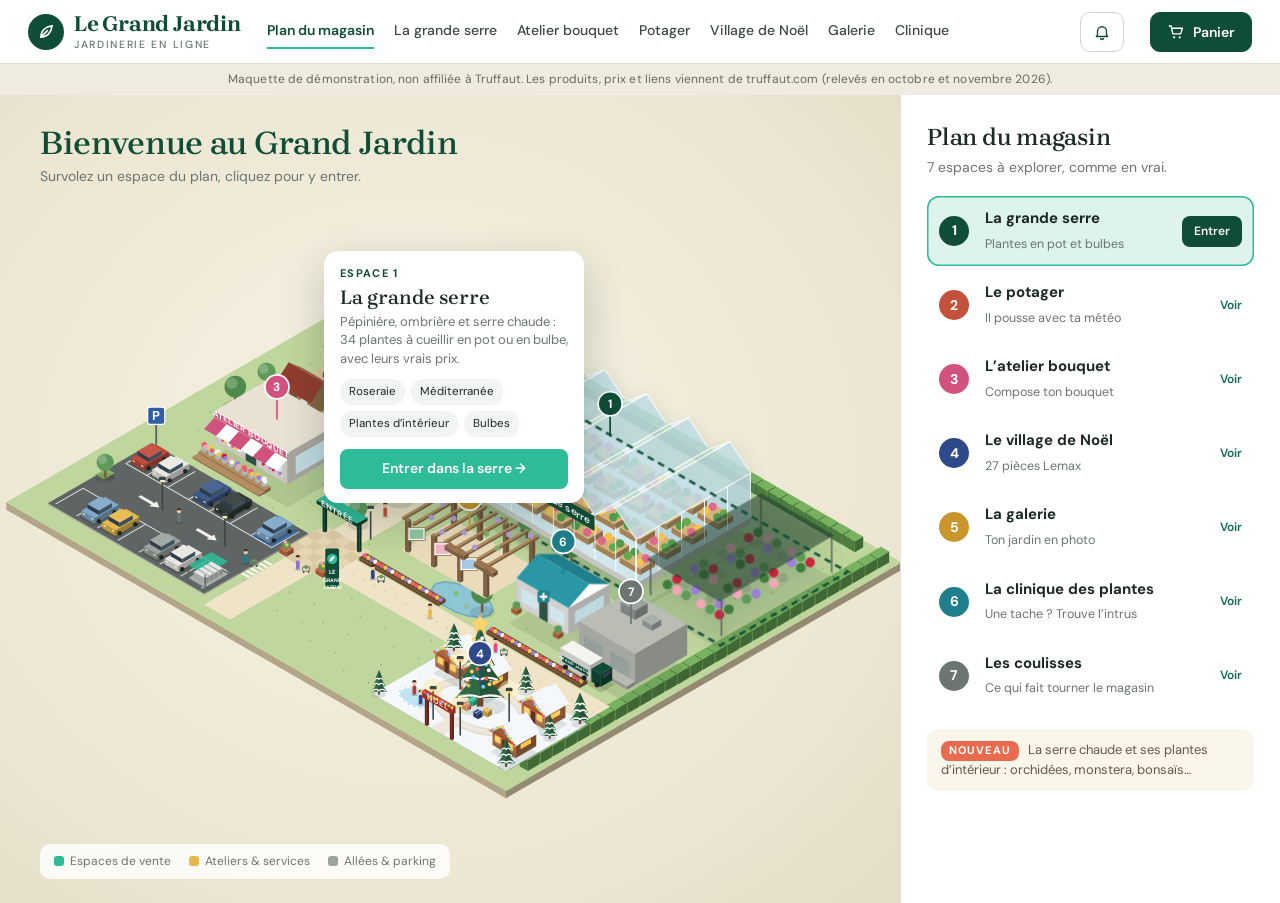
==== commit b564b3bb: "Plan du magasin : parking, village de Noël et bâtiments retravaillés - Parking : enrobé avec bordure" ====
--- a/index.html
+++ b/index.html
@@ -2575,7 +2575,7 @@
    ============================================================ */
 const HubMap = (() => {
   const VW = 1048, VH = 836;
-  const OX = 445, OY = 262, U = 13.2;
+  const OX = 468, OY = 238, U = 14;
   const COS = Math.cos(Math.PI / 6), SIN = .5;
   const P = (x, y, z = 0) => [OX + (x - y) * COS * U, OY + (x + y) * SIN * U - z * U];
   const pts = (a) => a.map((p) => P(...p).map((v) => v.toFixed(1)).join(',')).join(' ');
@@ -2609,17 +2609,74 @@
   ];
 
   /* ---------- briques de dessin ---------- */
-  function box(x, y, w, d, h, c, { z = 0, top = null } = {}) {
-    return poly([[x, y + d, z], [x + w, y + d, z], [x + w, y + d, z + h], [x, y + d, z + h]], sh(c, -.18))
-      + poly([[x + w, y, z], [x + w, y + d, z], [x + w, y + d, z + h], [x + w, y, z + h]], sh(c, -.32))
+  const f1 = (v) => v.toFixed(1);
+  function box(x, y, w, d, h, c, { z = 0, top = null, front = null, side = null } = {}) {
+    return poly([[x, y + d, z], [x + w, y + d, z], [x + w, y + d, z + h], [x, y + d, z + h]], front || sh(c, -.18))
+      + poly([[x + w, y, z], [x + w, y + d, z], [x + w, y + d, z + h], [x + w, y, z + h]], side || sh(c, -.32))
       + poly([[x, y, z + h], [x + w, y, z + h], [x + w, y + d, z + h], [x, y + d, z + h]], top || c);
   }
+  // maison à toit à deux pentes ; ridge 'x' = faîtage parallèle à x (pignon visible à droite), 'y' = pignon visible devant
+  function gable(x, y, w, d, h, rh, wall, roof, { z = G, ridge = 'y', edge = null, o = .18 } = {}) {
+    const t = z + h, r = t + rh; let s = '';
+    if (ridge === 'y') {
+      const m = x + w / 2;
+      s += poly([[x - o, y - o, t - .1], [m, y - o, r], [m, y + d + o, r], [x - o, y + d + o, t - .1]], sh(roof, .14));          // pente gauche (arrière)
+      s += poly([[x, y + d, z], [x + w, y + d, z], [x + w, y + d, t], [m, y + d, r], [x, y + d, t]], sh(wall, -.12));           // pignon avant
+      s += poly([[x + w, y, z], [x + w, y + d, z], [x + w, y + d, t], [x + w, y, t]], sh(wall, -.3));                          // mur droit
+      s += poly([[m, y - o, r], [x + w + o, y - o, t - .1], [x + w + o, y + d + o, t - .1], [m, y + d + o, r]], roof);          // pente droite
+      if (edge) s += `<polyline points="${pts([[x - o, y + d + o, t - .1], [m, y + d + o, r], [x + w + o, y + d + o, t - .1]])}" fill="none" stroke="${edge}" stroke-width="2.2" stroke-linejoin="round"/>`;
+    } else {
+      const m = y + d / 2;
+      s += poly([[x - o, y - o, t - .1], [x + w + o, y - o, t - .1], [x + w + o, m, r], [x - o, m, r]], sh(roof, .14));
+      s += poly([[x + w, y, z], [x + w, y + d, z], [x + w, y + d, t], [x + w, m, r], [x + w, y, t]], sh(wall, -.3));
+      s += poly([[x, y + d, z], [x + w, y + d, z], [x + w, y + d, t], [x, y + d, t]], sh(wall, -.12));
+      s += poly([[x - o, m, r], [x + w + o, m, r], [x + w + o, y + d + o, t - .1], [x - o, y + d + o, t - .1]], roof);
+      if (edge) s += `<polyline points="${pts([[x - o, y + d + o, t - .1], [x + w + o, y + d + o, t - .1]])}" fill="none" stroke="${edge}" stroke-width="2.2"/>`;
+    }
+    return s;
+  }
+  // rectangle sur une façade : 'f' = façade avant (y fixe), 'r' = façade droite (x fixe)
+  const pane = (face, k, a0, a1, z0, z1, c, extra = '') => poly(face === 'f' ? [[a0, k, z0], [a1, k, z0], [a1, k, z1], [a0, k, z1]] : [[k, a0, z0], [k, a1, z0], [k, a1, z1], [k, a0, z1]], c, extra);
   const shadow = (x, y, w, d, k = 1.2) => poly([[x + k, y + k, G], [x + w + k * 1.6, y + k, G], [x + w + k * 1.6, y + d + k * 1.6, G], [x + k, y + d + k * 1.6, G]], '#3B4A3F', 'opacity=".12"');
   function tree(x, y, r = 1, c = '#5E9A5A') {
     const [a, b] = P(x, y, G);
-    return `<ellipse cx="${a}" cy="${b}" rx="${r * U * 1.1}" ry="${r * U * .55}" fill="#000" opacity=".1"/><rect x="${a - 1.5}" y="${b - r * U * 1.3}" width="3" height="${r * U * 1.3}" fill="#7A5B3E"/><circle cx="${a}" cy="${b - r * U * 1.7}" r="${r * U * .95}" fill="${c}"/><circle cx="${a - r * U * .3}" cy="${b - r * U * 2}" r="${r * U * .5}" fill="${sh(c, .22)}"/>`;
-  }
-  const dot = (x, y, z, r, c) => { const [a, b] = P(x, y, z); return `<circle cx="${a.toFixed(1)}" cy="${b.toFixed(1)}" r="${r}" fill="${c}"/>`; };
+    return `<ellipse cx="${f1(a)}" cy="${f1(b)}" rx="${f1(r * U * 1.1)}" ry="${f1(r * U * .55)}" fill="#000" opacity=".1"/><rect x="${f1(a - 1.5)}" y="${f1(b - r * U * 1.3)}" width="3" height="${f1(r * U * 1.3)}" fill="#7A5B3E"/><circle cx="${f1(a)}" cy="${f1(b - r * U * 1.7)}" r="${f1(r * U * .95)}" fill="${c}"/><circle cx="${f1(a - r * U * .3)}" cy="${f1(b - r * U * 2)}" r="${f1(r * U * .5)}" fill="${sh(c, .22)}"/>`;
+  }
+  function fir(x, y, s = 1, { snow = true, c = '#2F6B45' } = {}) {
+    const [a, b] = P(x, y, G), H = 34 * s, W = 13 * s; let o = `<ellipse cx="${f1(a)}" cy="${f1(b)}" rx="${f1(W * .9)}" ry="${f1(W * .38)}" fill="#000" opacity=".1"/><rect x="${f1(a - 1.6 * s)}" y="${f1(b - 6 * s)}" width="${f1(3.2 * s)}" height="${f1(6 * s)}" fill="#6B4A30"/>`;
+    [[0, 1], [.3, .78], [.56, .55]].forEach(([k, wk]) => { const yb = b - 5 * s - H * k, yt = yb - H * .5; o += `<polygon points="${f1(a)},${f1(yt)} ${f1(a - W * wk)},${f1(yb)} ${f1(a + W * wk)},${f1(yb)}" fill="${c}"/><polygon points="${f1(a)},${f1(yt)} ${f1(a + W * wk)},${f1(yb)} ${f1(a)},${f1(yb)}" fill="${sh(c, -.22)}"/>`; if (snow) o += `<path d="M${f1(a - W * wk * .8)} ${f1(yb - 1)}q${f1(W * wk * .4)} -3 ${f1(W * wk * .8)} 0q${f1(W * wk * .4)} -3 ${f1(W * wk * .8)} 0" fill="none" stroke="#fff" stroke-width="${f1(2 * s)}" stroke-linecap="round"/>`; });
+    return o;
+  }
+  const dot = (x, y, z, r, c, extra = '') => { const [a, b] = P(x, y, z); return `<circle cx="${f1(a)}" cy="${f1(b)}" r="${r}" fill="${c}" ${extra}/>`; };
+  function garland(p0, p1, n, cols = ['#FFD36B', '#F25C54', '#7CC6FE', '#FFD36B', '#8BE38B']) {
+    let o = ''; for (let i = 0; i <= n; i++) { const t = i / n; o += dot(p0[0] + (p1[0] - p0[0]) * t, p0[1] + (p1[1] - p0[1]) * t, p0[2] + (p1[2] - p0[2]) * t - Math.sin(t * Math.PI * 2) * .05, 1.6, cols[i % cols.length]); }
+    return o;
+  }
+  function lamp(x, y, warm = false) {
+    const [a, b] = P(x, y, G), [, t] = P(x, y, G + 2.6);
+    return `${warm ? `<circle cx="${f1(a)}" cy="${f1(t)}" r="12" fill="#FFE7A3" opacity=".45"/>` : ''}<line x1="${f1(a)}" y1="${f1(b)}" x2="${f1(a)}" y2="${f1(t)}" stroke="#3B4542" stroke-width="1.8"/><rect x="${f1(a - 4)}" y="${f1(t - 3)}" width="8" height="4" rx="1.5" fill="#3B4542"/><ellipse cx="${f1(a)}" cy="${f1(t + 2)}" rx="3.2" ry="1.4" fill="${warm ? '#FFD36B' : '#FFF6D0'}"/>`;
+  }
+  // voiture garée, longueur selon y
+  function car(x, y, c) {
+    let o = poly([[x - .1, y - .1, G + .13], [x + 1.4, y - .1, G + .13], [x + 1.4, y + 2.4, G + .13], [x - .1, y + 2.4, G + .13]], '#000', 'opacity=".16"');
+    o += box(x, y, 1.3, 2.3, .45, c, { z: G + .2 });
+    o += box(x + .1, y + .55, 1.1, 1.25, .36, c, { z: G + .65, front: '#2E3D49', side: '#3C5060', top: sh(c, .08) });
+    o += pane('f', y + 2.3, x + .15, x + .35, G + .45, G + .55, '#FFF5C2') + pane('f', y + 2.3, x + .95, x + 1.15, G + .45, G + .55, '#FFF5C2');
+    [[x + 1.3, y + .4], [x + 1.3, y + 1.9]].forEach(([wx, wy]) => { o += dot(wx, wy, G + .22, 2.6, '#1E2422'); });
+    return o;
+  }
+  function person(x, y, c, cartOn = false) {
+    const [a, b] = P(x, y, G);
+    let o = `<ellipse cx="${f1(a)}" cy="${f1(b)}" rx="4" ry="1.6" fill="#000" opacity=".15"/><rect x="${f1(a - 2.2)}" y="${f1(b - 11)}" width="4.4" height="11" rx="2.2" fill="${c}"/><circle cx="${f1(a)}" cy="${f1(b - 13.5)}" r="2.6" fill="#F0C9A8"/><path d="M${f1(a - 2.6)} ${f1(b - 14.5)}a2.6 2.6 0 0 1 5.2 0" fill="#3A2A20"/>`;
+    if (cartOn) { const [c1, d1] = P(x + .55, y, G); o += `<rect x="${f1(c1 - 1)}" y="${f1(d1 - 7)}" width="8" height="5" rx="1" fill="none" stroke="#7D8681" stroke-width="1.3"/><circle cx="${f1(c1)}" cy="${f1(d1 - 1)}" r="1.1" fill="#3B4542"/><circle cx="${f1(c1 + 6)}" cy="${f1(d1 - 1)}" r="1.1" fill="#3B4542"/><circle cx="${f1(c1 + 3)}" cy="${f1(d1 - 7)}" r="2.2" fill="#5E9A5A"/>`; }
+    return o;
+  }
+  // texte posé sur une façade (avant : le long de x ; droite : le long de y)
+  function facadeText(face, k, a0, a1, z, txt, size = 11, col = '#fff', font = 'DM Sans, sans-serif', weight = 700) {
+    const p0 = face === 'f' ? P(a0, k, z) : P(k, a0, z), p1 = face === 'f' ? P(a1, k, z) : P(k, a1, z);
+    const ang = Math.atan2(p1[1] - p0[1], p1[0] - p0[0]) * 180 / Math.PI;
+    return `<text transform="translate(${f1((p0[0] + p1[0]) / 2)} ${f1((p0[1] + p1[1]) / 2)}) skewY(${ang.toFixed(1)})" text-anchor="middle" font-family="${font}" font-weight="${weight}" font-size="${size}" letter-spacing=".04em" fill="${col}">${txt}</text>`;
+  }
 
   /* ---------- décor (non cliquable) ---------- */
   function ground() {
@@ -2627,23 +2684,66 @@
     for (let i = 0; i < 260; i++) o += dot(-2 + ((i * 37) % 440) / 10, -2 + ((i * 53) % 340) / 10, G, 1, '#93B86C');
     for (let i = 0; i < 44; i += 1.2) o += box(-3.4 + i, -3.4, 1.1, .8, .9, '#5E9A4E', { z: G, top: '#78B45F' });
     for (let i = 0; i < 34; i += 1.2) o += box(42.6, -3.4 + i, .8, 1.1, .9, '#5E9A4E', { z: G, top: '#78B45F' });
-    // parking et allées
-    o += poly([[-2, 22, G], [14, 22, G], [14, 32, G], [-2, 32, G]], '#C4C2BA');
-    for (let i = 0; i < 7; i++) o += poly([[-1 + i * 2.1, 23, G], [-.85 + i * 2.1, 23, G], [-.85 + i * 2.1, 26.5, G], [-1 + i * 2.1, 26.5, G]], '#F2F2EE');
-    [[0, 23.6, '#C04A3A'], [4.2, 23.6, '#3D5A8C'], [8.4, 23.6, '#E2E2DE'], [2.1, 28.6, '#2F3A36'], [10.5, 28.6, '#7FA7C9']].forEach(([x, y, c]) => { o += box(x, y, 1.5, 2.6, .7, c, { z: G }) + box(x + .2, y + .7, 1.1, 1.3, .45, sh(c, .2), { z: G + .7 }); });
-    o += poly([[14, 22, G], [42, 22, G], [42, 24.5, G], [14, 24.5, G]], '#EFE3C8') + poly([[14, -2, G], [16.5, -2, G], [16.5, 32, G], [14, 32, G]], '#EFE3C8');
+    // allées principales (pavés clairs) et parvis
+    o += poly([[14, 22, G], [42, 22, G], [42, 24.5, G], [14, 24.5, G]], '#EFE3C8') + poly([[14, -2, G], [16.5, -2, G], [16.5, 33, G], [14, 33, G]], '#EFE3C8');
+    for (let i = 0; i < 28; i++) o += dot(14.6 + i, 23.25, G, 1, '#D8C7A2');
+    o += poly([[13.2, 20.6, G + .01], [17.6, 20.6, G + .01], [17.6, 25.2, G + .01], [13.2, 25.2, G + .01]], '#E6D6B4');
+    for (let i = 0; i < 5; i++) for (let j = 0; j < 5; j++) if ((i + j) % 2) o += poly([[13.2 + i * .88, 20.6 + j * .92, G + .02], [14.08 + i * .88, 20.6 + j * .92, G + .02], [14.08 + i * .88, 21.52 + j * .92, G + .02], [13.2 + i * .88, 21.52 + j * .92, G + .02]], '#DCCAA4');
+    o += parking();
+    // passage piéton entre le parking et le parvis
+    for (let i = 0; i < 6; i++) o += poly([[13.25, 26.4 + i * .42, G + .03], [14, 26.4 + i * .42, G + .03], [14, 26.62 + i * .42, G + .03], [13.25, 26.62 + i * .42, G + .03]], '#F7F7F2');
     // bassin
-    let d = ''; for (let k = 0; k < 14; k++) { const a = k / 14 * Math.PI * 2; const [x, y] = P(26 + Math.cos(a) * 2.6, 20.2 + Math.sin(a) * 1.4, G); d += (k ? 'L' : 'M') + x.toFixed(1) + ' ' + y.toFixed(1); }
+    let d = ''; for (let k = 0; k < 14; k++) { const a = k / 14 * Math.PI * 2; const [x, y] = P(26 + Math.cos(a) * 2.6, 20.2 + Math.sin(a) * 1.4, G); d += (k ? 'L' : 'M') + f1(x) + ' ' + f1(y); }
     o += `<path d="${d}Z" fill="#8EC6D6" stroke="#6FAFC2" stroke-width="2"/>`;
+    o += dot(25.2, 20, G + .02, 3.2, '#7FC07A') + dot(26.8, 20.6, G + .02, 2.6, '#7FC07A') + dot(26.8, 20.6, G + .05, 1.2, '#F3A6B8');
     // massifs fleuris le long de l'allée
-    [[17, 21.2, 9], [30, 21.2, 10]].forEach(([x, y, w]) => { o += box(x, y, w, .7, .25, '#8A5A36', { z: G, top: '#6B4A30' }); for (let k = 0; k < w * 3; k++) o += dot(x + .2 + k * .33, y + .35, G + .32, 2.6, ['#E85B7A', '#F2C44E', '#9C7FD6', '#F6F1F4', '#E86B4F'][k % 5]); });
+    [[17.8, 21.2, 7.6], [30, 21.2, 9]].forEach(([x, y, w]) => { o += box(x, y, w, .7, .25, '#8A5A36', { z: G, top: '#6B4A30' }); for (let k = 0; k < w * 3; k++) o += dot(x + .2 + k * .33, y + .35, G + .32, 2.6, ['#E85B7A', '#F2C44E', '#9C7FD6', '#F6F1F4', '#E86B4F'][k % 5]); });
     return o;
   }
+  function parking() {
+    const X0 = -1.8, X1 = 13.2, Y0 = 22.2, Y1 = 32.2, A = G + .12;
+    let o = box(X0, Y0, X1 - X0, Y1 - Y0, .12, '#D6D3CA', { z: G, top: '#5F6564' });
+    // bandes de places (2 rangées de 7) et allée de circulation
+    for (let i = 0; i <= 7; i++) { const x = X0 + .4 + i * 2; [[Y0 + .3, Y0 + 2.9], [Y1 - 2.9, Y1 - .3]].forEach(([a, b]) => { o += poly([[x, a, A], [x + .08, a, A], [x + .08, b, A], [x, b, A]], '#F2F2EC'); }); }
+    o += poly([[X0 + .4, Y0 + 2.9, A], [X0 + 14.48, Y0 + 2.9, A], [X0 + 14.48, Y0 + 2.98, A], [X0 + .4, Y0 + 2.98, A]], '#F2F2EC') + poly([[X0 + .4, Y1 - 2.98, A], [X0 + 14.48, Y1 - 2.98, A], [X0 + 14.48, Y1 - 2.9, A], [X0 + .4, Y1 - 2.9, A]], '#F2F2EC');
+    // flèches au sol
+    [2, 7.5].forEach((x) => { const y = (Y0 + Y1) / 2; o += poly([[x, y - .14, A], [x + 1.3, y - .14, A], [x + 1.3, y - .38, A], [x + 1.9, y, A], [x + 1.3, y + .38, A], [x + 1.3, y + .14, A], [x, y + .14, A]], '#F2F2EC'); });
+    // place PMR
+    o += poly([[X0 + 12.48, Y0 + .3, A + .005], [X0 + 14.4, Y0 + .3, A + .005], [X0 + 14.4, Y0 + 2.9, A + .005], [X0 + 12.48, Y0 + 2.9, A + .005]], '#3D6FB6', 'opacity=".75"');
+    // voitures
+    const colors = ['#C04A3A', '#E9E7E1', '#3D5A8C', '#2F3A36', '#7FA7C9', '#E7B84A', '#9AA39E', '#E9E7E1'];
+    [0, 1, 3, 4, 6].forEach((i, k) => { o += car(X0 + .75 + i * 2, Y0 + .45, colors[k]); });
+    [1, 2, 4, 5].forEach((i, k) => { o += car(X0 + .75 + i * 2, Y1 - 2.75, colors[k + 4]); });
+    // îlots plantés, lampadaires, abri à chariots, panneau P
+    o += box(X0 + .1, (Y0 + Y1) / 2 - .5, .8, 1, .2, '#7F8A6E', { z: A, top: '#86B866' }) + tree(X0 + .5, (Y0 + Y1) / 2, .75, '#5E9A5A');
+    o += lamp(4.2, (Y0 + Y1) / 2) + lamp(10.2, (Y0 + Y1) / 2);
+    const cx = 11.2, cy = Y1 - 2.7;
+    o += box(cx, cy, 1.6, 2.2, .06, '#A9B0AD', { z: A }) + poly([[cx, cy + 2.2, A + 1.1], [cx + 1.6, cy + 2.2, A + 1.1], [cx + 1.6, cy, A + 1.1], [cx, cy, A + 1.1]], '#2EBB99', 'opacity=".85"');
+    for (let k = 0; k < 4; k++) o += box(cx + .2, cy + .2 + k * .45, 1.1, .35, .5, '#C9CECB', { z: A, top: '#E4E7E5' });
+    [[cx, cy + 2.2], [cx + 1.6, cy + 2.2], [cx + 1.6, cy]].forEach(([px, py]) => { o += `<polyline points="${pts([[px, py, A], [px, py, A + 1.1]])}" stroke="#55605B" stroke-width="1.4" fill="none"/>`; });
+    const [pa, pb] = P(X0 + .2, Y0 - .2, G), [, pt] = P(X0 + .2, Y0 - .2, G + 2.4);
+    o += `<line x1="${f1(pa)}" y1="${f1(pb)}" x2="${f1(pa)}" y2="${f1(pt + 10)}" stroke="#55605B" stroke-width="2"/><rect x="${f1(pa - 10)}" y="${f1(pt - 10)}" width="20" height="20" rx="3" fill="#2F5DA8" stroke="#fff" stroke-width="1.5"/><text x="${f1(pa)}" y="${f1(pt + 5)}" text-anchor="middle" font-family="DM Sans, sans-serif" font-weight="700" font-size="15" fill="#fff">P</text>`;
+    return o;
+  }
+  function entrance() {
+    // auvent d'entrée au-dessus de l'allée + totem
+    let o = '';
+    [[13.6, 21], [16.9, 21]].forEach(([x, y]) => { o += box(x, y, .22, .22, 2.4, '#0F4D36', { z: G }); });
+    o += box(13.4, 20.6, 3.9, 1.0, .28, '#0F4D36', { z: G + 2.4, top: '#2EBB99' });
+    o += facadeText('f', 21.6, 13.4, 17.3, G + 2.45, 'ENTRÉE', 9.5);
+    // jardinières de part et d'autre
+    [[13.3, 24.4], [16.8, 24.4]].forEach(([x, y]) => { o += box(x, y, .7, .7, .4, '#C46A43', { z: G }); o += dot(x + .35, y + .35, G + .65, 5, '#5E9A5A') + dot(x + .2, y + .3, G + .8, 2, '#F3A6B8') + dot(x + .5, y + .45, G + .78, 2, '#F2C44E'); });
+    const [a, b] = P(18.7, 25.4, G), [, t] = P(18.7, 25.4, G + 3.2);
+    o += `<rect x="${f1(a - 8)}" y="${f1(t)}" width="16" height="${f1(b - t)}" rx="2" fill="#0F4D36"/><circle cx="${f1(a)}" cy="${f1(t + 12)}" r="6" fill="#2EBB99"/><path d="M${f1(a - 3)} ${f1(t + 15)}c0-4 3-6 6-6-1 4-3 6-6 6z" fill="#fff"/><text x="${f1(a)}" y="${f1(t + 30)}" text-anchor="middle" font-family="Brygada 1918, serif" font-weight="700" font-size="7" fill="#fff">LE</text><text x="${f1(a)}" y="${f1(t + 39)}" text-anchor="middle" font-family="Brygada 1918, serif" font-weight="700" font-size="6" fill="#fff">GRAND</text><text x="${f1(a)}" y="${f1(t + 47)}" text-anchor="middle" font-family="Brygada 1918, serif" font-weight="700" font-size="6" fill="#fff">JARDIN</text>`;
+    return o;
+  }
   function people() {
-    return [[15.2, 9], [15.4, 17], [20, 22.8], [26, 23.3], [32, 23], [10, 22.4]].map(([x, y], i) => { const [a, b] = P(x, y, G); return `<circle cx="${a}" cy="${b - 12}" r="2.4" fill="#2F3A36"/><rect x="${a - 2}" y="${b - 10}" width="4" height="10" rx="2" fill="${['#2EBB99', '#C4513B', '#2F4A8A', '#E7B84A', '#D2527F', '#1F7F8C'][i]}"/>`; }).join('');
-  }
-  const trees = () => [[-1, 12], [-1, 15], [14.8, 1], [14.8, 6], [14.8, 11], [14.8, 15], [14.8, 19], [17, 20.3], [28, 20.3], [12, 12], [10, 21], [24, 12], [28.5, 12.2]]
-    .map(([x, y], i) => tree(x, y, .8 + (i % 3) * .15, ['#5E9A5A', '#4E8A4C', '#6FA764'][i % 3])).join('');
+    return [[15.2, 9, '#2EBB99', 1], [15.4, 17, '#C4513B', 0], [20, 22.8, '#2F4A8A', 1], [26, 23.3, '#E7B84A', 0], [32, 23, '#D2527F', 1], [12.6, 27.6, '#1F7F8C', 1], [6, 27.4, '#6B7670', 0], [15.6, 25.6, '#8E72C8', 1]]
+      .map(([x, y, c, k]) => person(x, y, c, !!k)).join('');
+  }
+  const trees = () => [[-1, 12], [-1, 15], [14.8, 1], [14.8, 6], [14.8, 11], [14.8, 15], [14.8, 19], [28, 20.3], [12, 12], [24, 12], [28.5, 12.2]]
+    .map(([x, y], i) => tree(x, y, .8 + (i % 3) * .15, ['#5E9A5A', '#4E8A4C', '#6FA764'][i % 3])).join('')
+    + [[16.6, 4], [16.6, 12], [16.6, 19.6]].map(([x, y]) => lamp(x, y)).join('');
 
   /* ---------- les espaces ---------- */
   const DRAWZ = {
@@ -2665,39 +2765,110 @@
       return o + poly([[34.5, 0, G + 3], [41.5, 0, G + 3], [41.5, 11, G + 3], [34.5, 11, G + 3]], '#1E3B2C', 'opacity=".55"');
     },
     potager() {
-      let o = poly([[0, 0, G], [13, 0, G], [13, 9, G], [0, 9, G]], '#D9C59C');
-      for (let r = 0; r < 4; r++) { o += box(.8, .8 + r * 2.1, 11.4, 1.3, .4, '#8A5A36', { z: G, top: '#6B4A30' }); for (let k = 0; k < 10; k++) o += dot(1.3 + k * 1.1, 1.45 + r * 2.1, G + .5, U * .28, ['#5DA14E', '#E2483A', '#7FBF5A', '#F09A3A'][r]); }
-      return o + box(.5, 10, 3, 2.2, 2, '#B78E5E', { z: G, top: '#8F3D2E' });
+      let o = poly([[0, 0, G], [13, 0, G], [13, 9.4, G], [0, 9.4, G]], '#D9C59C');
+      for (let r = 0; r < 4; r++) {
+        o += box(.8, .8 + r * 2.1, 9.6, 1.3, .4, '#8A5A36', { z: G, top: '#6B4A30' });
+        for (let k = 0; k < 9; k++) { const c = ['#5DA14E', '#E2483A', '#7FBF5A', '#F09A3A'][r]; o += dot(1.3 + k * 1.05, 1.45 + r * 2.1, G + .5, U * .3, '#4E8A3E') + dot(1.3 + k * 1.05, 1.45 + r * 2.1, G + .7, U * .16, c); }
+      }
+      // tunnel de culture
+      o += box(10.9, .8, 1.6, 7.6, .1, '#E9E3D3', { z: G });
+      for (let i = 0; i < 6; i++) { const y = .8 + i * 1.52; o += `<path d="${(() => { const a = P(10.9, y, G), b = P(11.7, y, G + 1.4), c = P(12.5, y, G); return `M${f1(a[0])} ${f1(a[1])}Q${f1(b[0])} ${f1(b[1] - 14)} ${f1(c[0])} ${f1(c[1])}`; })()}" fill="none" stroke="#FFFFFF" stroke-width="1.6" opacity=".9"/>`; }
+      o += poly([[12.5, .8, G], [12.5, 8.4, G], [12.5, 8.4, G + .9], [12.5, .8, G + .9]], '#DCEFF2', 'opacity=".6"');
+      // clôture en piquets (côtés visibles)
+      for (let x = 0; x < 13; x += .55) o += box(x, 9.3, .1, .1, .7, '#F4EFE4', { z: G });
+      for (let y = 0; y < 9.4; y += .55) o += box(12.9, y, .1, .1, .7, '#F4EFE4', { z: G });
+      o += poly([[0, 9.4, G + .5], [13, 9.4, G + .5], [13, 9.4, G + .58], [0, 9.4, G + .58]], '#E3DCCB') + poly([[13, 0, G + .5], [13, 9.4, G + .5], [13, 9.4, G + .58], [13, 0, G + .58]], '#D3CBB8');
+      // cabane de jardin et composteur
+      o += shadow(.6, 10.2, 3, 2.2, .5) + gable(.6, 10.2, 3, 2.2, 1.5, 1.0, '#B78E5E', '#8F3D2E', { ridge: 'x' });
+      o += pane('f', 12.4, 1.6, 2.3, G, G + 1.2, '#6B4A30') + pane('f', 12.4, 2.7, 3.3, G + .7, G + 1.2, '#CFE6EC');
+      o += box(4.4, 10.6, 1.2, 1.2, .7, '#7A5B3E', { z: G, top: '#4E3A26' });
+      return o;
     },
     bouquet() {
-      let o = shadow(1, 14, 7, 5) + box(1, 14, 7, 5, 2.6, '#F4EDE3', { z: G });
-      for (let i = 0; i < 6; i++) o += poly([[1 + i * 7 / 6, 19, G + 2.6], [1 + (i + 1) * 7 / 6, 19, G + 2.6], [1 + (i + 1) * 7 / 6, 20, G + 2], [1 + i * 7 / 6, 20, G + 2]], i % 2 ? '#FFFFFF' : '#D2527F');
-      for (let k = 0; k < 6; k++) { const [a, b] = P(1.6 + k * 1.1, 20.4, G + .3); o += `<rect x="${a - 5}" y="${b - 9}" width="10" height="9" fill="#AEB8BC"/><circle cx="${a - 2}" cy="${b - 12}" r="4" fill="${['#E85B7A', '#F2C44E', '#F6F1F4', '#C8243C', '#F3A6B8', '#9C7FD6'][k]}"/><circle cx="${a + 3}" cy="${b - 13}" r="3.5" fill="${['#F3A6B8', '#E85B7A', '#F2C44E', '#9C7FD6', '#F6F1F4', '#C8243C'][k]}"/>`; }
+      let o = shadow(1, 14, 7, 5) + box(1, 14, 7, 5, 2.6, '#F7F1E8', { z: G, top: '#E9E1D3' });
+      // vitrines et porte sur la façade avant
+      o += pane('f', 19, 1.5, 3.6, G + .35, G + 1.9, '#CFE6EC') + pane('f', 19, 5.4, 7.5, G + .35, G + 1.9, '#CFE6EC') + pane('f', 19, 4, 5, G, G + 1.9, '#2F5045');
+      for (let i = 0; i < 6; i++) o += dot(1.8 + i * .32, 19, G + .55, 2.2, ['#E85B7A', '#F2C44E', '#F6F1F4'][i % 3]) + dot(5.7 + i * .32, 19, G + .55, 2.2, ['#C8243C', '#F3A6B8', '#9C7FD6'][i % 3]);
+      o += pane('r', 8, 14.6, 18.2, G + .4, G + 1.9, '#BFD9E0');
+      // enseigne
+      o += pane('f', 19, 1, 8, G + 2.1, G + 2.6, '#D2527F') + facadeText('f', 19, 1, 8, G + 2.2, 'ATELIER BOUQUET', 9.5);
+      // store rayé
+      for (let i = 0; i < 6; i++) o += poly([[1 + i * 7 / 6, 19, G + 2.05], [1 + (i + 1) * 7 / 6, 19, G + 2.05], [1 + (i + 1) * 7 / 6, 20, G + 1.6], [1 + i * 7 / 6, 20, G + 1.6]], i % 2 ? '#FFFFFF' : '#D2527F');
+      // étal de seaux en gradins
+      o += box(1.3, 20.3, 6.4, .55, .3, '#B48C60', { z: G }) + box(1.3, 20.85, 6.4, .55, .15, '#B48C60', { z: G });
+      for (let k = 0; k < 10; k++) { const x = 1.6 + k * .64; o += dot(x, 20.55, G + .5, 3.6, '#AEB8BC') + dot(x - .08, 20.5, G + .8, 3.2, ['#E85B7A', '#F2C44E', '#F6F1F4', '#C8243C', '#F3A6B8', '#9C7FD6', '#E86B4F'][k % 7]) + dot(x + .12, 20.6, G + .78, 2.6, ['#F3A6B8', '#E85B7A', '#F2C44E', '#9C7FD6', '#F6F1F4'][k % 5]); }
       return o;
     },
     noel() {
-      let o = poly([[30, 25, G], [42, 25, G], [42, 32, G], [30, 32, G]], '#F6F8F9');
-      [[31, 26, '#B4483C'], [34.2, 26, '#2F4A8A'], [37.4, 26, '#3E7D5A'], [31, 29.2, '#C9962E'], [37.4, 29.2, '#B4483C']].forEach(([x, y, c]) => {
-        o += box(x, y, 2.4, 2, 1.4, '#E9D6B8', { z: G }) + poly([[x, y, G + 1.4], [x + 2.4, y, G + 1.4], [x + 2.4, y + 1, G + 2.3], [x, y + 1, G + 2.3]], '#FFFFFF') + poly([[x, y + 1, G + 2.3], [x + 2.4, y + 1, G + 2.3], [x + 2.4, y + 2, G + 1.4], [x, y + 2, G + 1.4]], '#F1F4F6');
-        const [a, b] = P(x + 1.2, y + 2, G + .5); o += `<rect x="${a - 3}" y="${b - 9}" width="6" height="8" fill="${c}"/>`;
+      const S = G + .06;
+      let o = box(29.6, 24.6, 12.8, 7.8, .06, '#E6EDF3', { z: G, top: '#F4F8FB' });
+      // reflets de neige
+      for (let i = 0; i < 40; i++) o += dot(29.8 + ((i * 37) % 124) / 10, 24.8 + ((i * 53) % 74) / 10, S, 1.2, '#DCE7F0');
+      // allée damée en boucle
+      let d = ''; for (let k = 0; k <= 24; k++) { const a = k / 24 * Math.PI * 2; const [x, y] = P(35.8 + Math.cos(a) * 3.6, 28.4 + Math.sin(a) * 2.3, S); d += (k ? 'L' : 'M') + f1(x) + ' ' + f1(y); }
+      o += `<path d="${d}" fill="none" stroke="#E3DCCF" stroke-width="9" stroke-linecap="round"/><path d="${d}" fill="none" stroke="#EDE7DC" stroke-width="6"/>`;
+      o += poly([[35.2, 30.6, S], [36.4, 30.6, S], [36.4, 32.4, S], [35.2, 32.4, S]], '#EDE7DC');
+      // patinoire
+      let r = ''; for (let k = 0; k < 20; k++) { const a = k / 20 * Math.PI * 2; const [x, y] = P(32.1 + Math.cos(a) * 1.5, 30.6 + Math.sin(a) * .95, S + .02); r += (k ? 'L' : 'M') + f1(x) + ' ' + f1(y); }
+      o += `<path d="${r}Z" fill="#BFE3F2" stroke="#FFFFFF" stroke-width="3"/><path d="${r}Z" fill="none" stroke="#9CCBE0" stroke-width="1" stroke-dasharray="3 4"/>`;
+      o += person(31.6, 30.4, '#C0392B') + person(32.7, 30.9, '#2F4A8A');
+      // chalets : toit enneigé, fenêtres allumées, guirlandes
+      const chalets = [[30.3, 25.1, '#B97A4E'], [33, 25, '#A86B43'], [38.6, 25.1, '#B97A4E'], [39.6, 28.9, '#A86B43']];
+      chalets.forEach(([x, y, w]) => {
+        const W = 2.2, D = 2.0, H = 1.25, RH = .95;
+        o += shadow(x, y, W, D, .4) + gable(x, y, W, D, H, RH, w, '#F5F8FB', { ridge: 'y', edge: '#C9D6E2', z: S });
+        o += pane('f', y + D, x + .25, x + .75, S + .45, S + .95, '#FFD36B', 'filter="url(#pm-glow)"') + pane('f', y + D, x + 1.45, x + 1.95, S + .45, S + .95, '#FFD36B', 'filter="url(#pm-glow)"');
+        o += pane('f', y + D, x + .9, x + 1.3, S, S + .95, '#5A3420') + pane('r', x + W, y + .5, y + 1.5, S + .5, S + .9, '#FFC94F');
+        o += garland([x - .1, y + D + .2, S + H], [x + W / 2, y + D + .2, S + H + RH - .05], 6) + garland([x + W / 2, y + D + .2, S + H + RH - .05], [x + W + .1, y + D + .2, S + H], 6);
+        o += pane('f', y + D, x + .2, x + 2, S + 1.05, S + 1.2, '#C0392B');
       });
-      const [a, b] = P(35.4, 30.2, G);
-      return o + `<polygon points="${a},${b - 46} ${a - 14},${b} ${a + 14},${b}" fill="#2F6B45"/><polygon points="${a},${b - 46} ${a - 9},${b - 22} ${a + 9},${b - 22}" fill="#3E7D5A"/><circle cx="${a}" cy="${b - 48}" r="3.5" fill="#E7B84A"/>`;
+      // grand sapin décoré au centre, cadeaux
+      const [ta, tb] = P(35.8, 28.3, S); const H = 76, W = 29;
+      o += `<ellipse cx="${f1(ta)}" cy="${f1(tb)}" rx="30" ry="11" fill="#000" opacity=".1"/><rect x="${f1(ta - 4)}" y="${f1(tb - 12)}" width="8" height="12" fill="#6B4A30"/>`;
+      [[0, 1], [.27, .8], [.5, .6], [.7, .38]].forEach(([k, wk]) => { const yb = tb - 10 - H * k, yt = yb - H * .42; o += `<polygon points="${f1(ta)},${f1(yt)} ${f1(ta - W * wk)},${f1(yb)} ${f1(ta + W * wk)},${f1(yb)}" fill="#2F6B45"/><polygon points="${f1(ta)},${f1(yt)} ${f1(ta + W * wk)},${f1(yb)} ${f1(ta)},${f1(yb)}" fill="#245637"/><path d="M${f1(ta - W * wk * .85)} ${f1(yb - 1)}q${f1(W * wk * .42)} -4 ${f1(W * wk * .85)} 0q${f1(W * wk * .42)} -4 ${f1(W * wk * .85)} 0" fill="none" stroke="#fff" stroke-width="2.4" stroke-linecap="round"/>`; });
+      for (let i = 0; i < 22; i++) { const t = (i * .37) % 1, k = .1 + (i * .61) % .85, w = W * (1 - k * .75) * .8; o += `<circle cx="${f1(ta + (t - .5) * 2 * w)}" cy="${f1(tb - 14 - H * k * .98)}" r="2.3" fill="${['#F25C54', '#FFD36B', '#7CC6FE', '#F6F1F4', '#E7B84A'][i % 5]}"/>`; }
+      o += `<polygon points="${f1(ta)},${f1(tb - H * 1.2 - 16)} ${f1(ta + 3)},${f1(tb - H * 1.2 - 8)} ${f1(ta + 10)},${f1(tb - H * 1.2 - 7)} ${f1(ta + 4)},${f1(tb - H * 1.2 - 2)} ${f1(ta + 6)},${f1(tb - H * 1.2 + 5)} ${f1(ta)},${f1(tb - H * 1.2 + 1)} ${f1(ta - 6)},${f1(tb - H * 1.2 + 5)} ${f1(ta - 4)},${f1(tb - H * 1.2 - 2)} ${f1(ta - 10)},${f1(tb - H * 1.2 - 7)} ${f1(ta - 3)},${f1(tb - H * 1.2 - 8)}" fill="#FFD36B" filter="url(#pm-glow)"/>`;
+      [[35.1, 28.9, '#C0392B'], [36.3, 29, '#2F4A8A'], [36.6, 28.4, '#E7B84A'], [35, 28.2, '#2EBB99']].forEach(([x, y, c]) => { o += box(x, y, .45, .45, .4, c, { z: S }) + poly([[x + .2, y, S + .4], [x + .25, y, S + .4], [x + .25, y + .45, S + .4], [x + .2, y + .45, S + .4]], '#fff'); });
+      // sapins enneigés, lampadaires chauds
+      [[29.9, 24.9, .8], [42, 24.9, .9], [42, 32, .8], [29.9, 32.1, .7], [36.8, 24.9, .75], [41.8, 27.6, .7]].forEach(([x, y, s]) => { o += fir(x, y, s); });
+      o += lamp(33.4, 27.8, true) + lamp(38.4, 28.1, true) + lamp(34.6, 31.6, true) + lamp(37.2, 31.6, true);
+      // arche d'entrée
+      [[34.6, 32.2], [37, 32.2]].forEach(([x, y]) => { o += box(x, y, .2, .2, 2.2, '#8E2B22', { z: G }); });
+      o += box(34.4, 32.15, 2.9, .3, .55, '#C0392B', { z: G + 2.2 }) + facadeText('f', 32.45, 34.4, 37.3, G + 2.32, 'NOËL', 8.5, '#FFF4D6', 'Brygada 1918, serif') + garland([34.4, 32.5, G + 2.8], [37.3, 32.5, G + 2.8], 10);
+      return o;
     },
     galerie() {
       let o = poly([[19, 14, G], [27, 14, G], [27, 19, G], [19, 19, G]], '#EADBBB');
       for (let i = 0; i < 4; i++) for (let j = 0; j < 2; j++) o += box(19.2 + i * 2.5, 14.2 + j * 4.4, .3, .3, 2.6, '#9A7650', { z: G });
       for (let i = 0; i < 9; i++) o += box(19 + i, 14, .2, 5, .2, '#B48C60', { z: G + 2.6 });
-      for (let i = 0; i < 3; i++) { const [a, b] = P(20.4 + i * 2.5, 19, G + 1.8); o += `<rect x="${a - 9}" y="${b - 10}" width="18" height="14" fill="#fff" stroke="#9A7650"/><rect x="${a - 7}" y="${b - 8}" width="14" height="10" fill="${['#8FC5A0', '#F0B9C8', '#A8C9E6'][i]}"/>`; }
+      // glycine sur la pergola
+      for (let i = 0; i < 14; i++) o += dot(19.4 + (i * 0.57) % 7.6, 14.3 + ((i * 1.7) % 4.4), G + 2.85, 3.2, i % 3 ? '#B39DDB' : '#7FB06A');
+      for (let i = 0; i < 3; i++) { const [a, b] = P(20.4 + i * 2.5, 19, G + 1.8); o += `<rect x="${f1(a - 10)}" y="${f1(b - 11)}" width="20" height="15" fill="#fff" stroke="#9A7650"/><rect x="${f1(a - 8)}" y="${f1(b - 9)}" width="16" height="11" fill="${['#8FC5A0', '#F0B9C8', '#A8C9E6'][i]}"/>`; }
+      o += box(21, 16.4, 1.8, .5, .35, '#9A7650', { z: G }) + box(23.8, 16.4, 1.8, .5, .35, '#9A7650', { z: G });
       return o;
     },
     clinique() {
       let o = shadow(29, 14, 5, 4) + box(29, 14, 5, 4, 2.2, '#FFFFFF', { z: G });
       o += poly([[29, 14, G + 2.2], [34, 14, G + 2.2], [34, 16, G + 3.2], [29, 16, G + 3.2]], '#1F7F8C') + poly([[29, 16, G + 3.2], [34, 16, G + 3.2], [34, 18, G + 2.2], [29, 18, G + 2.2]], '#2A97A6');
-      const [a, b] = P(31.5, 18, G + 1.4);
-      return o + `<rect x="${a - 8}" y="${b - 8}" width="16" height="16" rx="3" fill="#1F7F8C"/><path d="M${a} ${b - 5}v10M${a - 5} ${b}h10" stroke="#fff" stroke-width="2.6"/>`;
+      o += pane('f', 18, 29.5, 31, G + .5, G + 1.6, '#CFE6EC') + pane('f', 18, 32.2, 33.6, G + .5, G + 1.6, '#CFE6EC') + pane('f', 18, 31.2, 32, G, G + 1.6, '#2F5045');
+      o += pane('r', 34, 14.6, 17.4, G + .6, G + 1.6, '#BFD9E0');
+      const [a, b] = P(31.6, 18, G + 1.95);
+      o += `<rect x="${f1(a - 7)}" y="${f1(b - 7)}" width="14" height="14" rx="3" fill="#1F7F8C"/><path d="M${f1(a)} ${f1(b - 4.5)}v9M${f1(a - 4.5)} ${f1(b)}h9" stroke="#fff" stroke-width="2.4"/>`;
+      [[29.4, 18.4], [33.4, 18.4]].forEach(([x, y]) => { o += box(x, y, .5, .5, .35, '#C46A43', { z: G }) + dot(x + .25, y + .25, G + .6, 4.5, '#5E9A5A'); });
+      return o;
     },
-    coulisses() { return box(36, 14, 5, 5, 2.6, '#C9CCC4', { z: G }) + box(37.2, 15, 1.4, 1.2, .8, '#9AA39E', { z: G + 2.6 }); },
+    coulisses() {
+      let o = shadow(36, 14, 5.4, 5) + box(36, 14, 5.4, 5, 2.6, '#C9CCC4', { z: G, top: '#B9BDB4' });
+      for (let i = 0; i < 2; i++) { const x0 = 36.5 + i * 2.5; o += pane('f', 19, x0, x0 + 1.8, G, G + 1.7, '#9AA39E'); for (let k = 1; k < 8; k++) o += pane('f', 19, x0, x0 + 1.8, G + k * .21, G + k * .21 + .03, '#7F8883'); }
+      o += box(37.2, 15, 1.4, 1.2, .8, '#9AA39E', { z: G + 2.6 }) + box(39.4, 15.4, .9, .9, .5, '#A9B0AD', { z: G + 2.6 });
+      o += box(36, 19, 5.4, .8, .3, '#B6BAB2', { z: G });
+      // camion de livraison aux couleurs du magasin
+      o += poly([[36.2, 19.9, G + .01], [40.4, 19.9, G + .01], [40.4, 21.3, G + .01], [36.2, 21.3, G + .01]], '#000', 'opacity=".14"');
+      o += box(36.3, 19.9, 2.9, 1.2, 1.35, '#F4F4F1', { z: G + .25 }) + pane('f', 21.1, 36.5, 39, G + .55, G + 1.05, '#0F4D36') + facadeText('f', 21.1, 36.4, 38.9, G + .72, 'GRAND JARDIN', 4.4, '#fff', 'Brygada 1918, serif');
+      o += box(39.25, 19.95, .9, 1.1, 1.05, '#0F4D36', { z: G + .25 }) + pane('r', 40.15, 20.1, 20.9, G + .85, G + 1.2, '#2E3D49');
+      [[36.8, 21.1], [38.6, 21.1], [39.8, 21.05]].forEach(([x, y]) => { o += dot(x, y, G + .25, 3, '#1E2422'); });
+      return o;
+    },
   };
   function pin(z) {
     const [a, b] = P(...z.at);
@@ -2710,10 +2881,9 @@
         <polygon class="pz-hit" points="${pts(z.foot.map(([x, y]) => [x, y, G]))}"/>
         <polygon class="pz-ring" points="${pts(z.foot.map(([x, y]) => [x, y, G]))}" style="--c:${z.c}"/>
       </g>`).join('');
-    const [ex, ey] = P(16.5, 22.6, G);
     return `<svg class="plan-svg" viewBox="0 0 ${VW} ${VH}" role="group" aria-label="Plan du magasin : 7 espaces">
-      ${ground()}${trees()}${zones}${people()}${ZONES7.map(pin).join('')}
-      <g transform="translate(${ex} ${ey})"><rect x="-38" y="-14" width="76" height="24" rx="12" fill="#0F4D36"/><text y="3" text-anchor="middle" font-family="DM Sans, sans-serif" font-weight="700" font-size="11" fill="#fff" letter-spacing=".08em">ENTRÉE</text></g>
+      <defs><filter id="pm-glow" x="-50%" y="-50%" width="200%" height="200%"><feGaussianBlur stdDeviation="1.6" result="b"/><feMerge><feMergeNode in="b"/><feMergeNode in="SourceGraphic"/></feMerge></filter></defs>
+      ${ground()}${trees()}${zones}${entrance()}${people()}${ZONES7.map(pin).join('')}
     </svg>`;
   }
 
